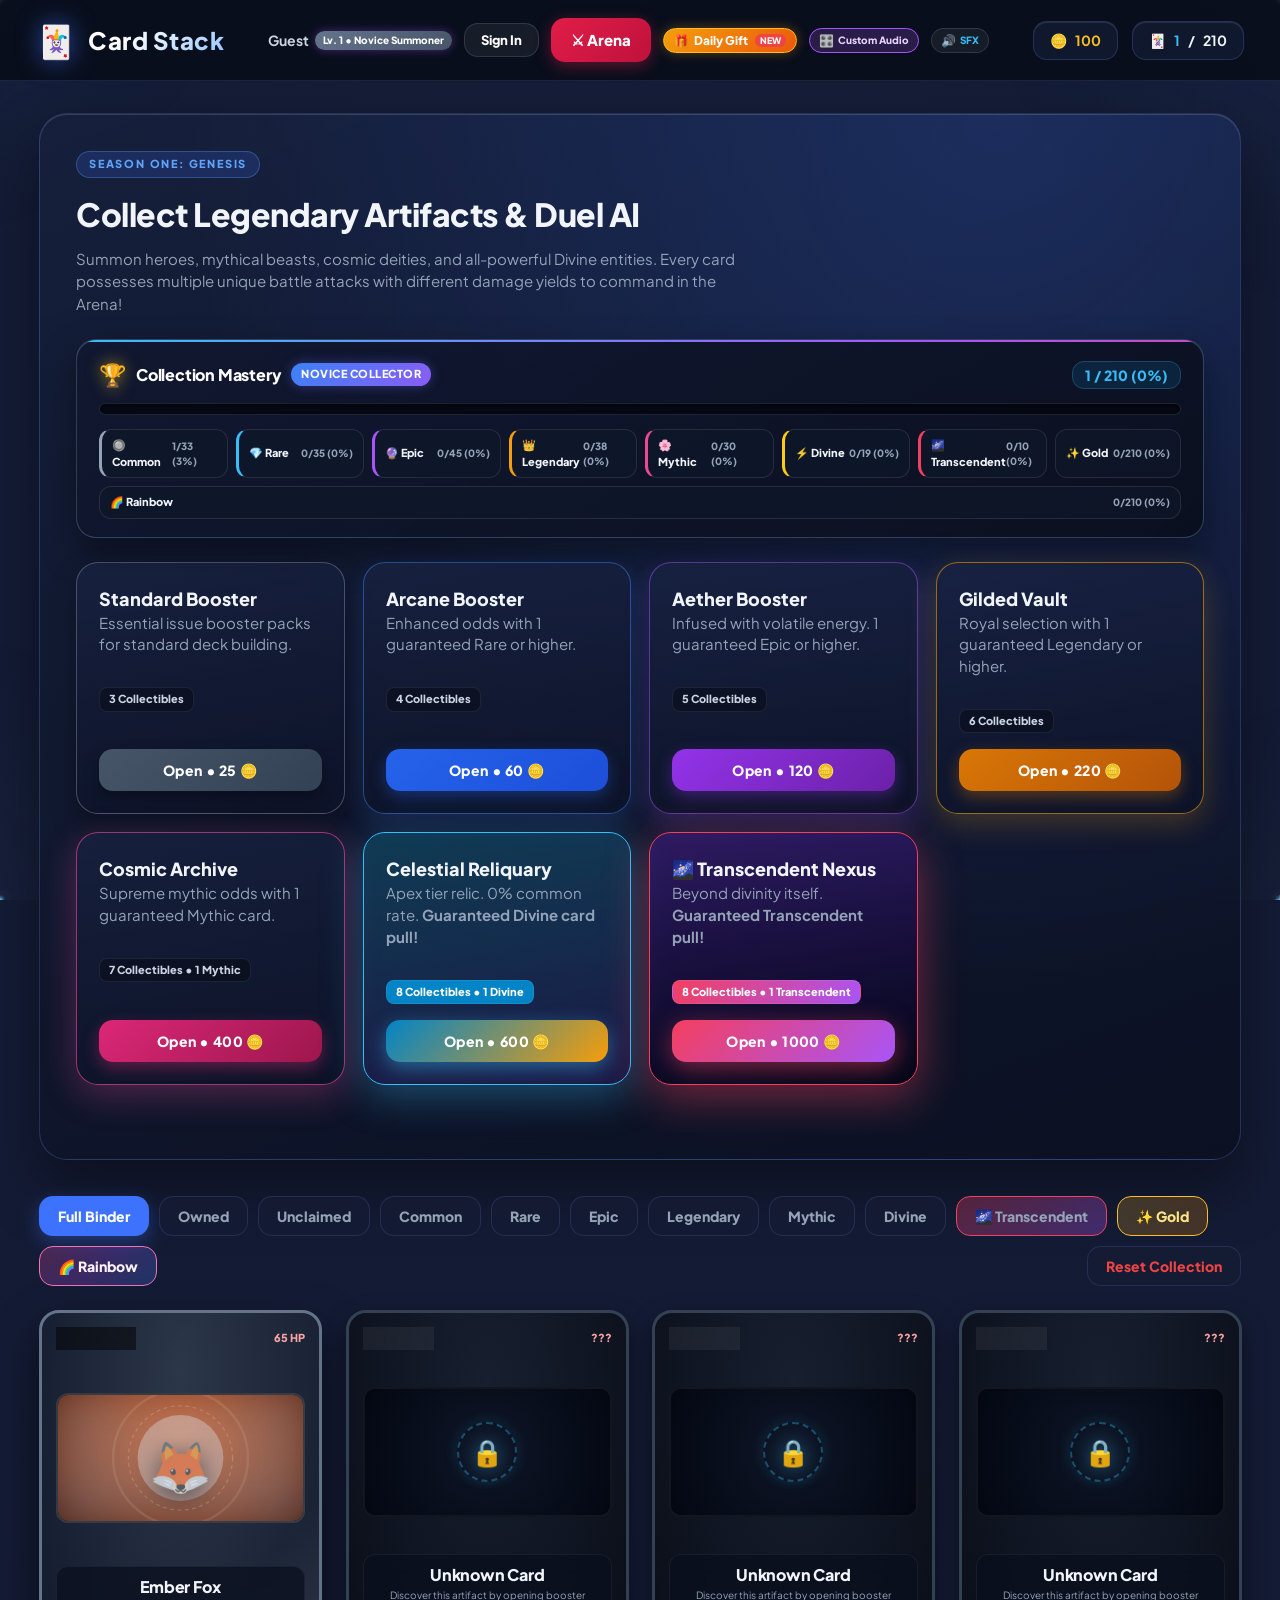
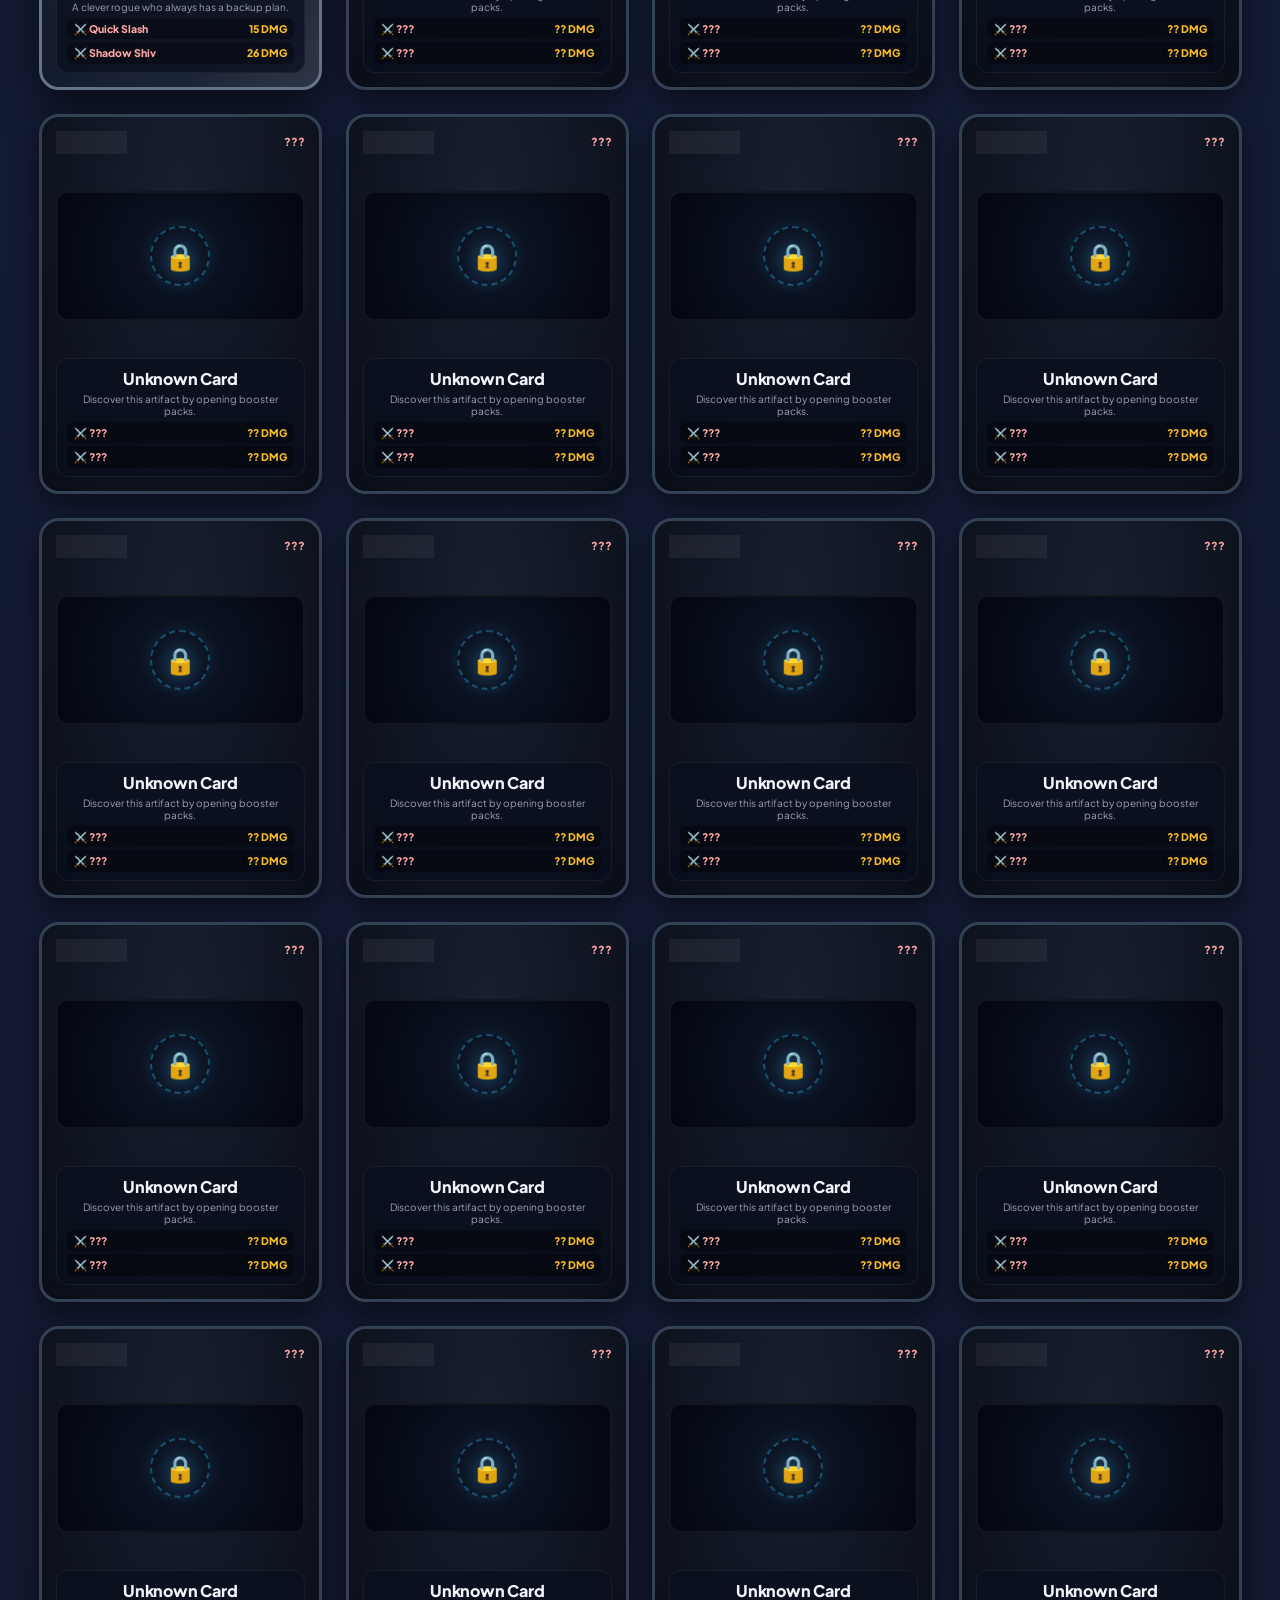
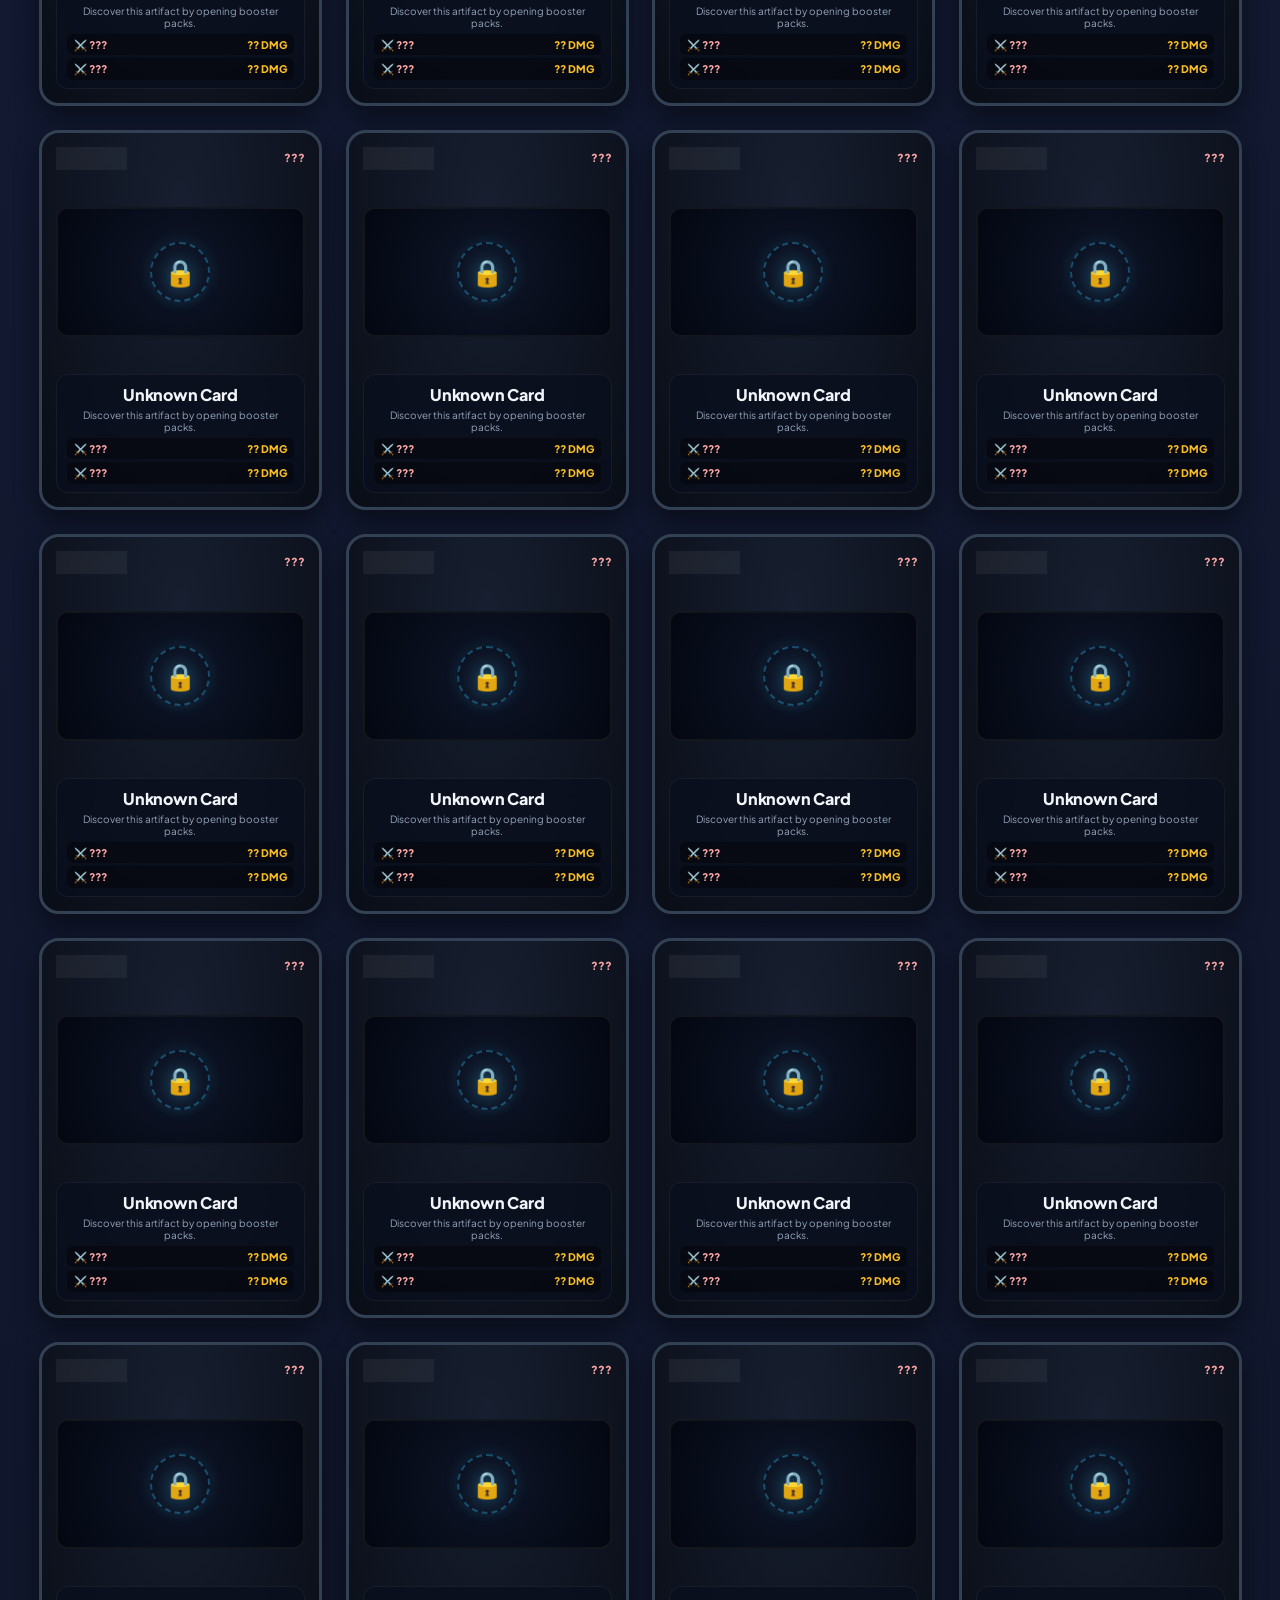
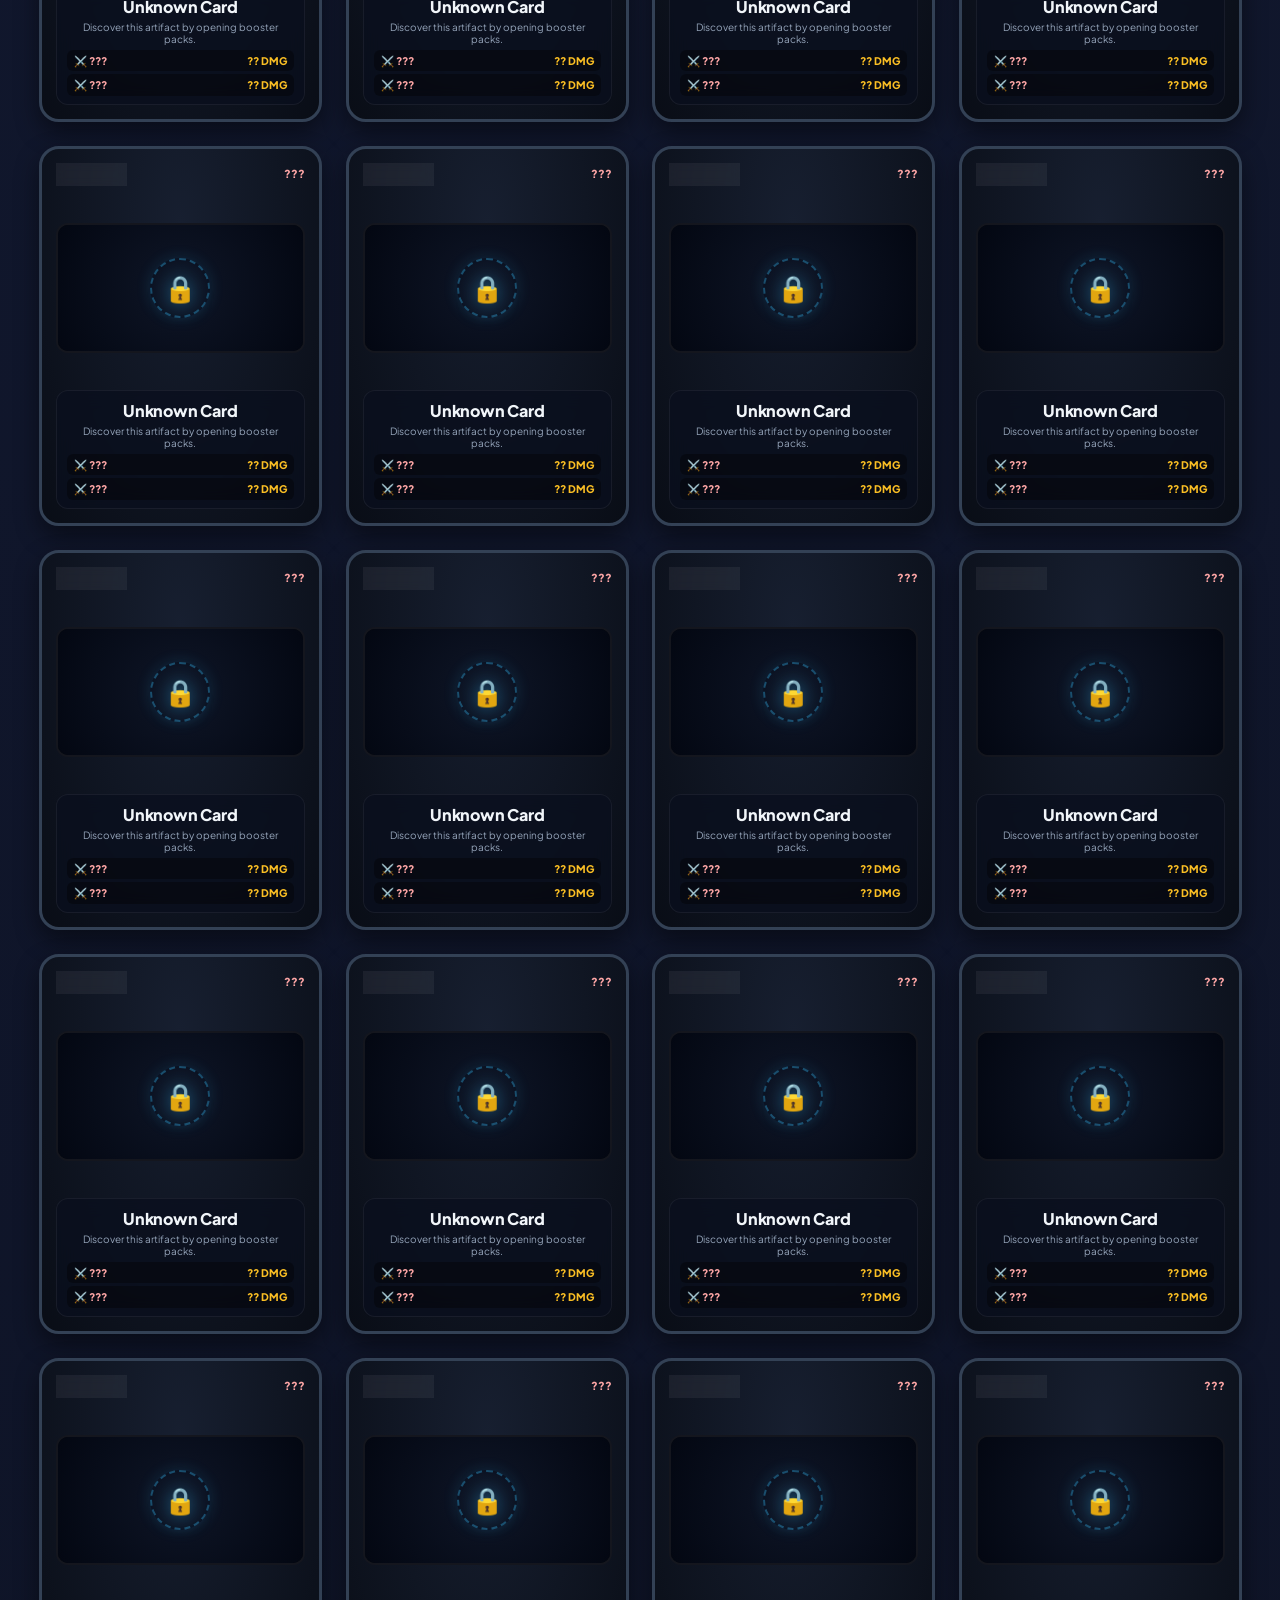
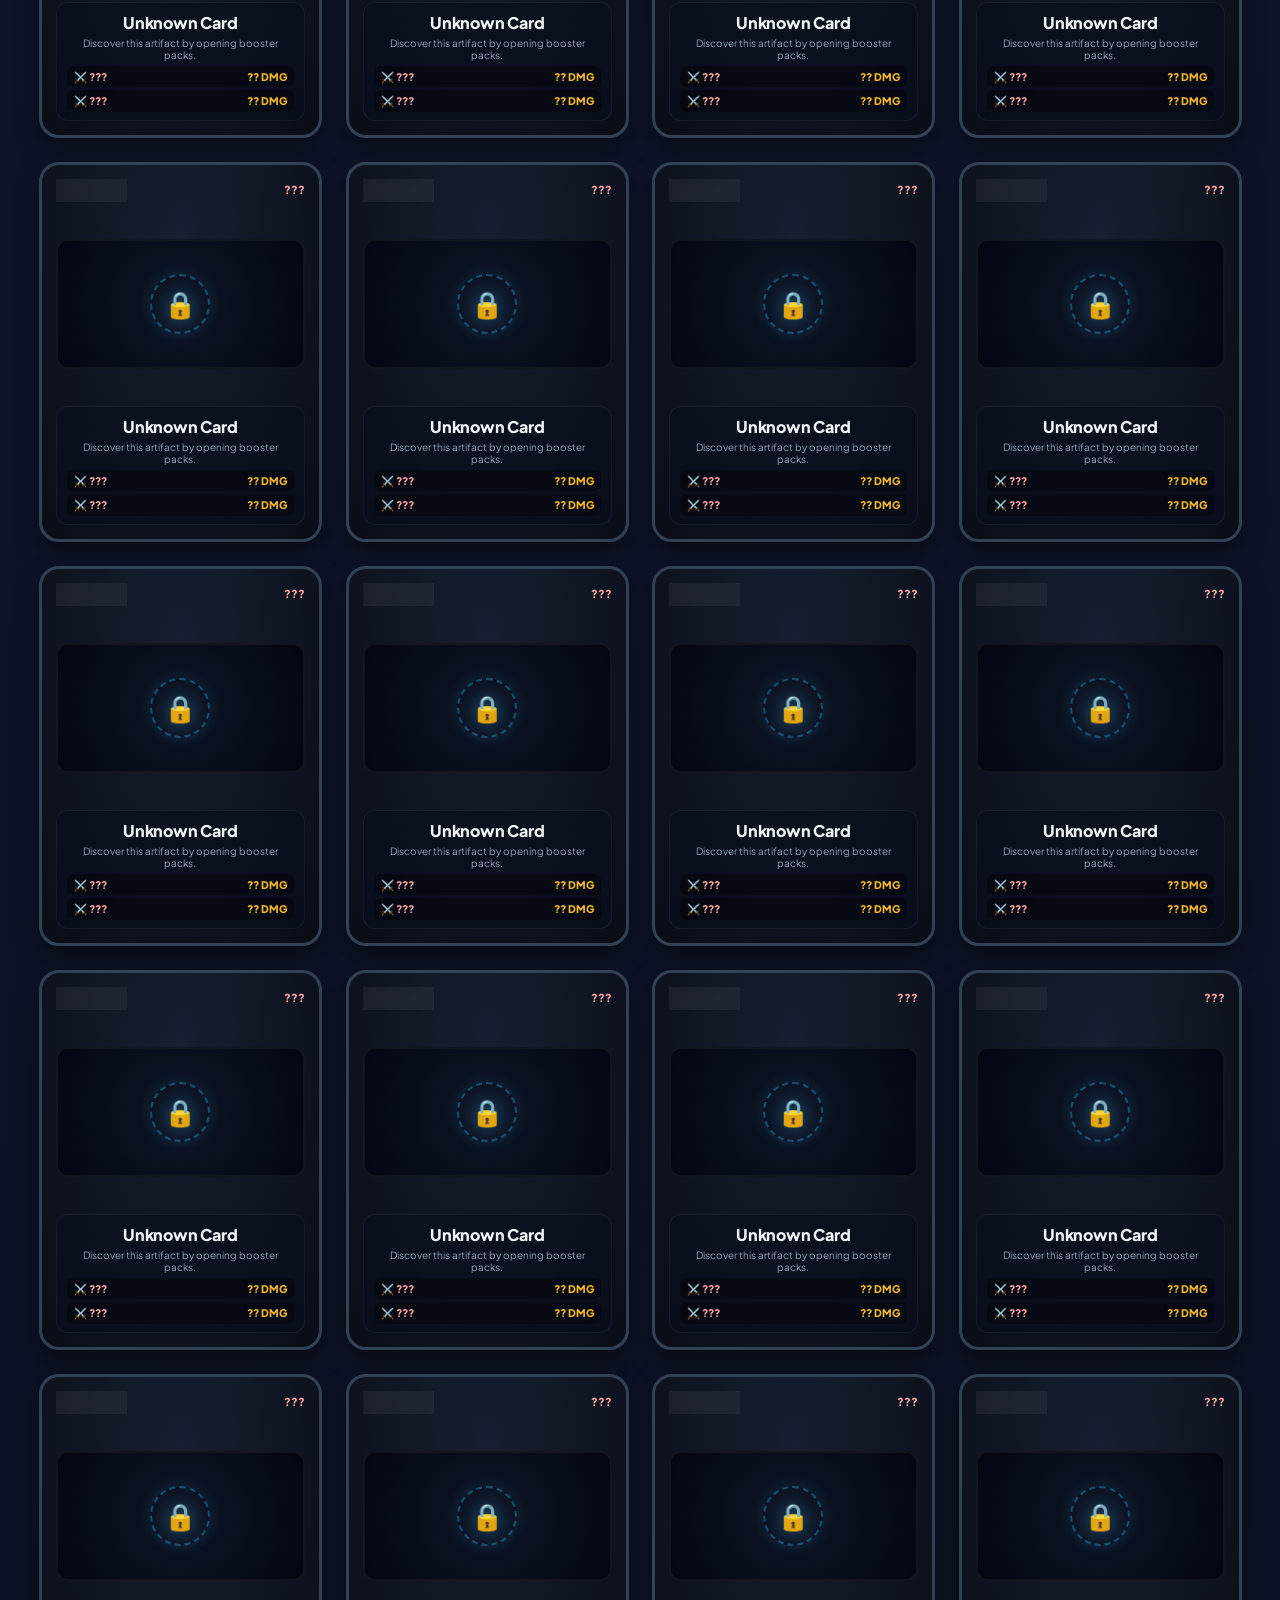
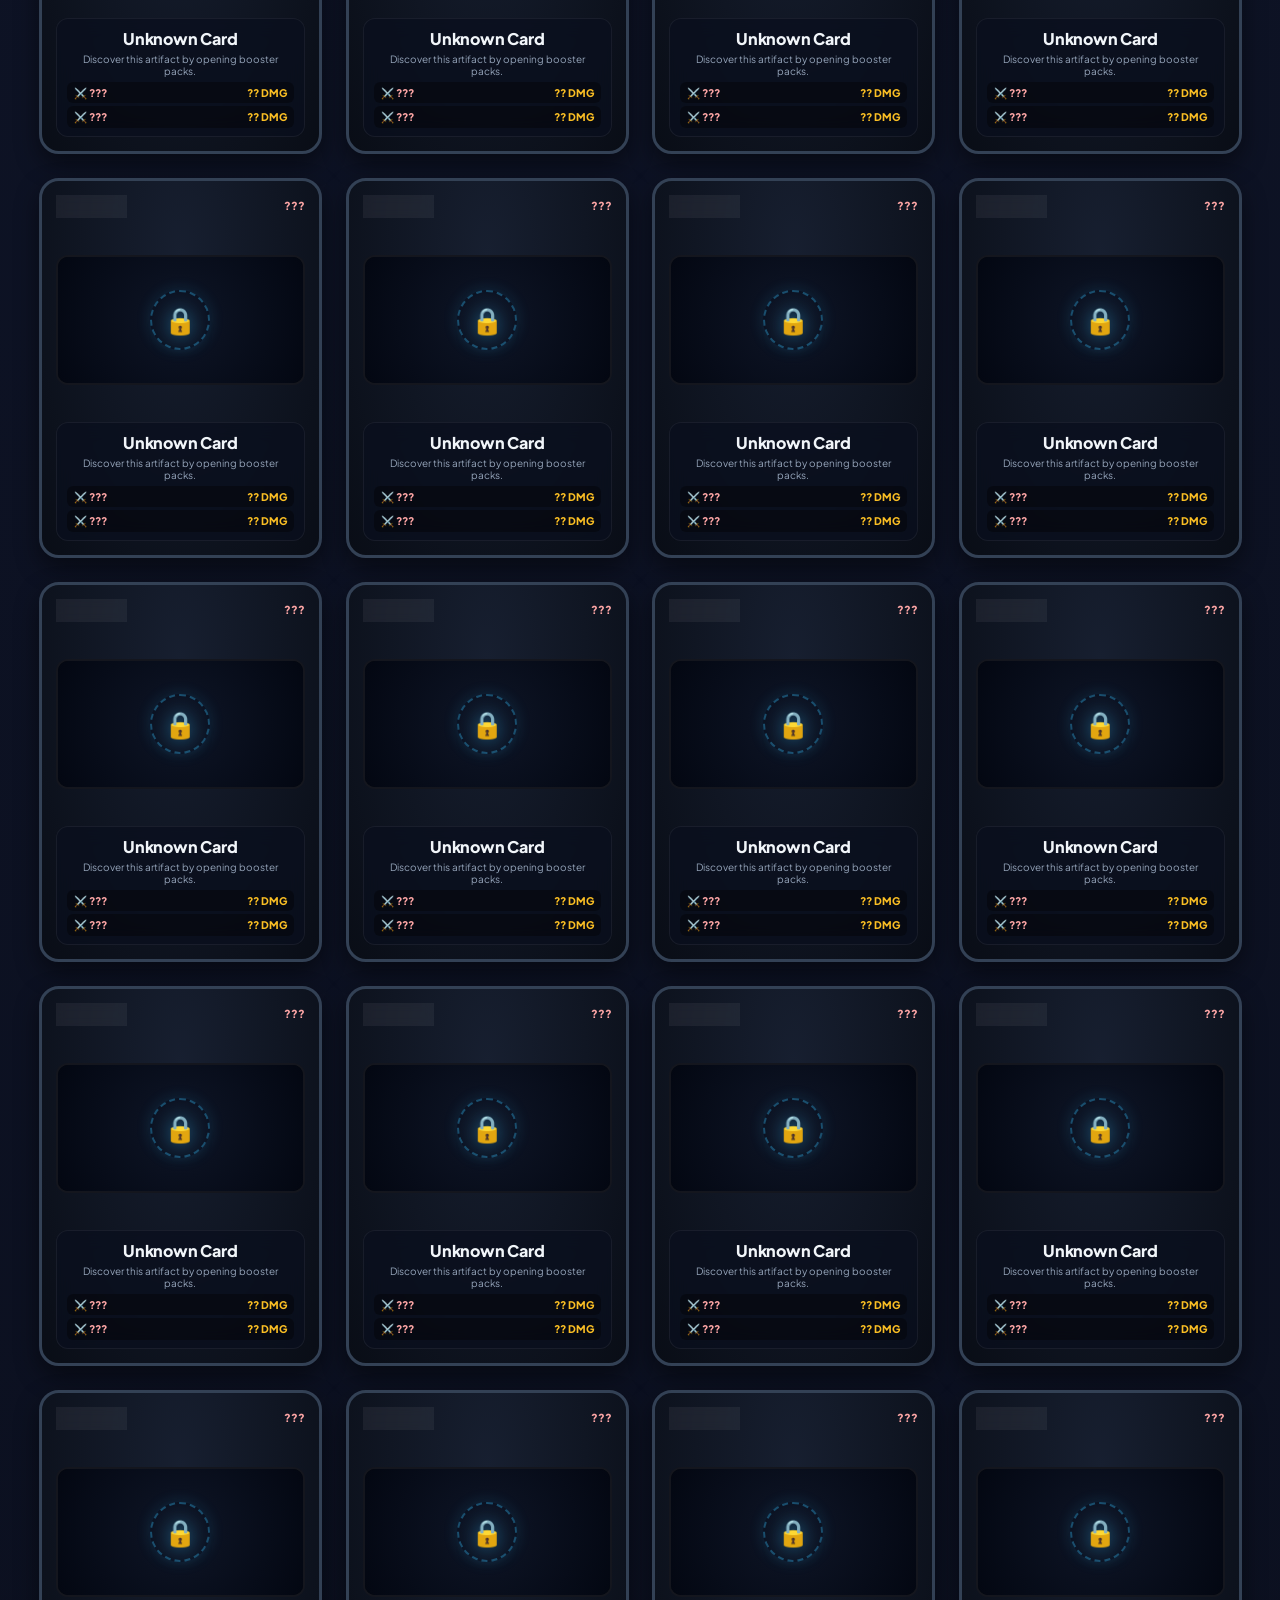
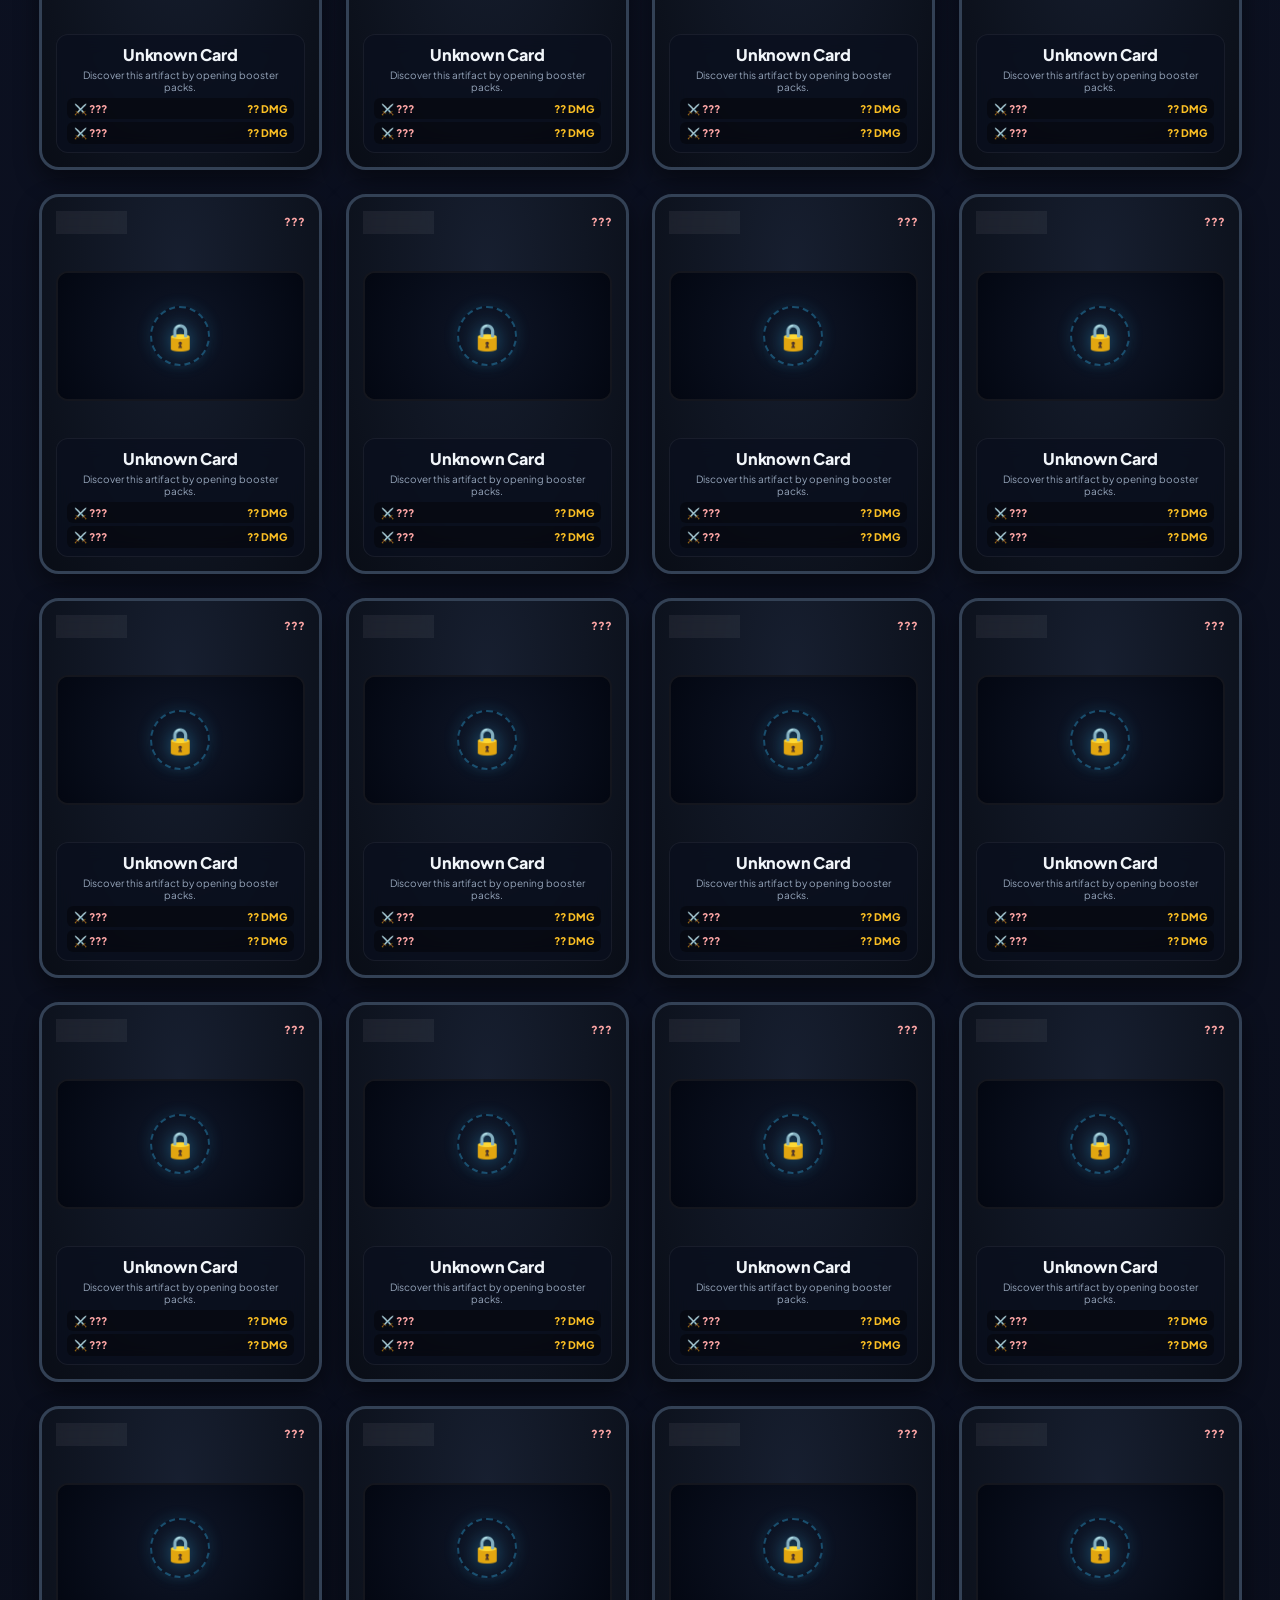
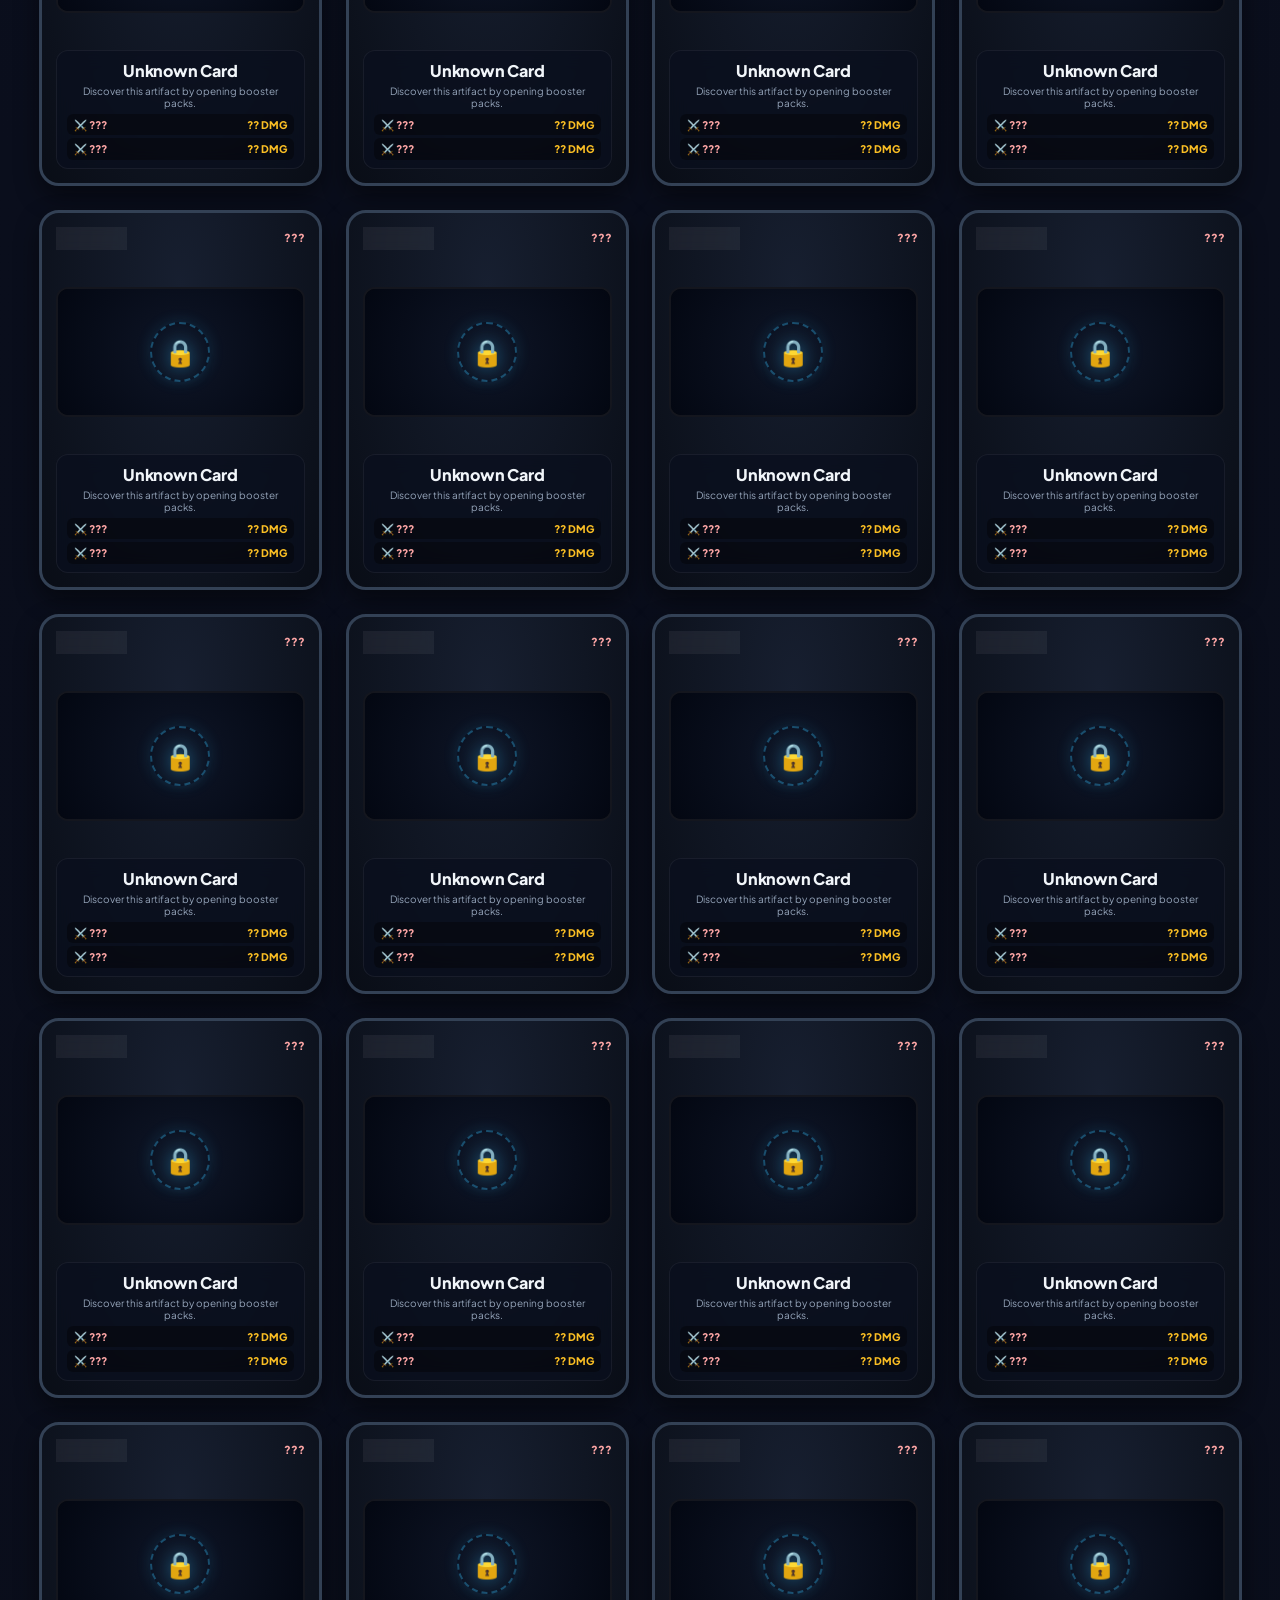
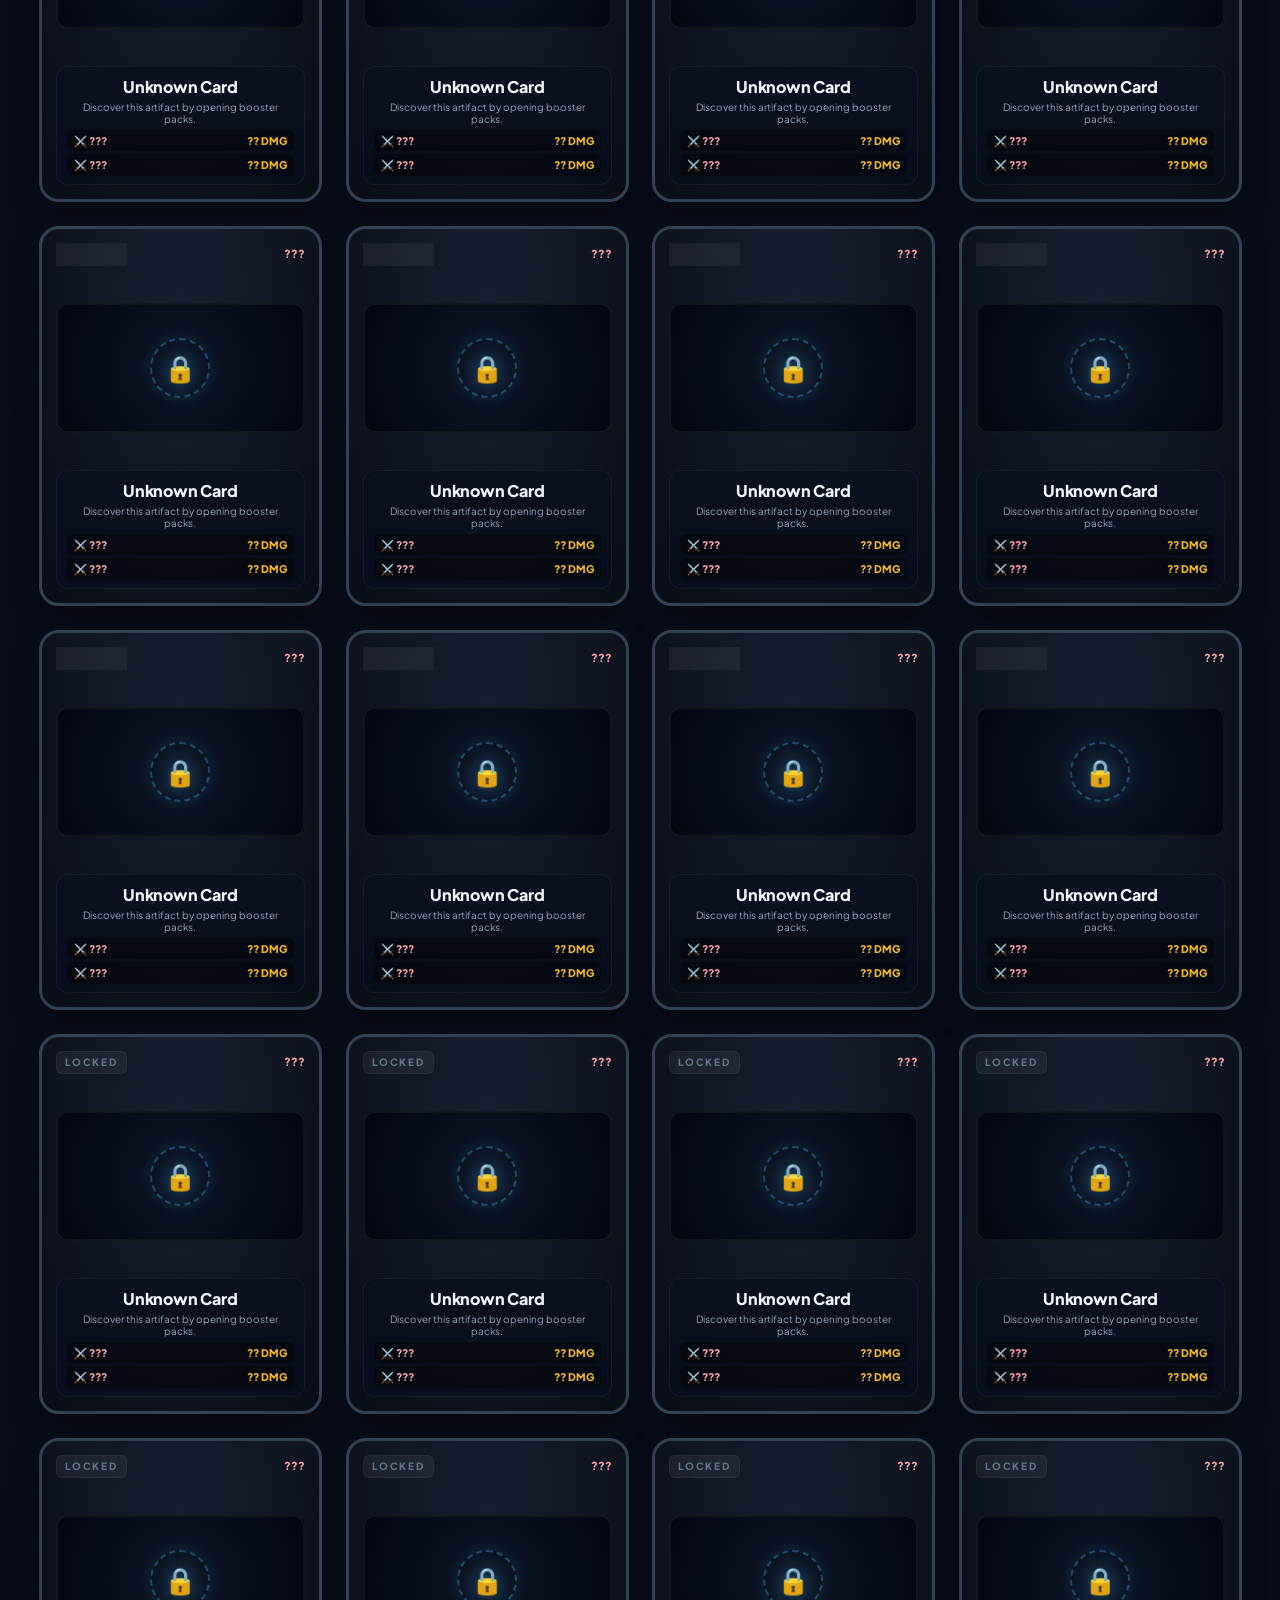
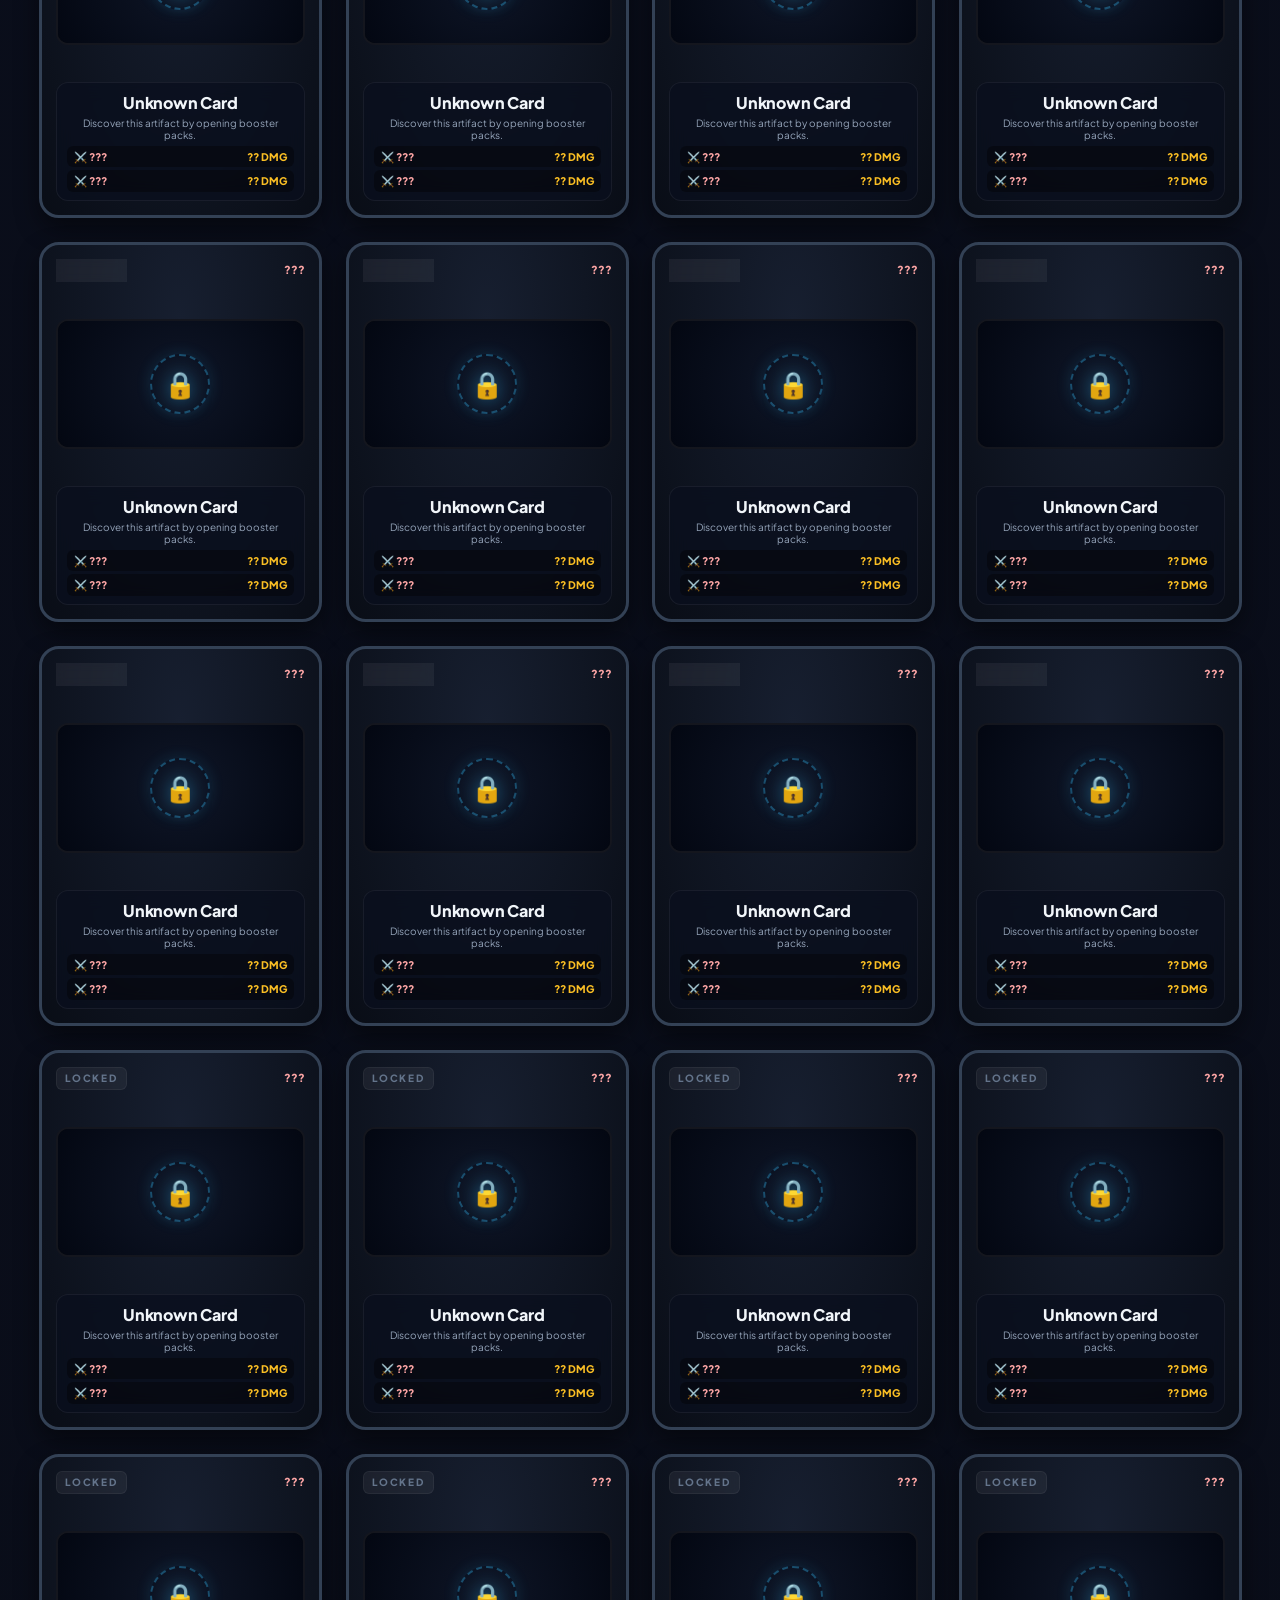
==== index.html @ 078e55ce "Add full All Rainbows and All Golds gifting functionality to Admin Hub" ====
<!DOCTYPE html>
<html lang="en">
<head>
<meta charset="UTF-8">
<meta name="viewport" content="width=device-width, initial-scale=1.0">
<title>Card Collector Pro & Arena</title>
<link rel="preconnect" href="https://fonts.googleapis.com">
<link rel="preconnect" href="https://fonts.gstatic.com" crossorigin>
<link href="https://fonts.googleapis.com/css2?family=Plus+Jakarta+Sans:wght@400;600;700;800;900&display=swap" rel="stylesheet">
<!-- Free WebRTC P2P library to connect two devices via room codes -->
<script src="https://unpkg.com/peerjs@1.5.2/dist/peerjs.min.js"></script>
<script src="https://cdn.jsdelivr.net/npm/canvas-confetti@1.9.3/dist/confetti.browser.min.js"></script>
<script src="https://accounts.google.com/gsi/client" async defer></script>
<link rel="stylesheet" href="css/styles.css?v=3.0">
</head>
<body>

<div id="lockdownBanner" style="display:none;background:linear-gradient(90deg, #7f1d1d, #ef4444, #7f1d1d);color:#fff;font-weight:900;text-align:center;padding:12px 16px;letter-spacing:1px;font-size:13px;box-shadow:0 0 25px rgba(239,68,68,0.7);z-index:9999;position:sticky;top:0">🚨 HIGH-ALERT SERVER LOCKDOWN IN EFFECT — Arena Matches and Booster Packs are Temporarily Prohibited 🚨</div>
<div id="maintenanceBanner">⚠ MAINTENANCE IN PROGRESS — Admin Test Mode Active</div>
<div id="serverEventBanner">🎉 2X COIN EVENT ACTIVE — All pack and battle rewards doubled!</div>

<div id="timedEventCountdownBanner" style="display:none;background:linear-gradient(90deg, #b45309, #f59e0b, #b45309);color:#000;font-weight:900;text-align:center;padding:10px 16px;letter-spacing:1px;font-size:13px;box-shadow:0 0 25px rgba(245,158,11,0.6);position:sticky;top:0;z-index:9998">
  ⚡ FLASH EVENT: <span id="timedEventNameDisplay">TRIPLE COINS</span> [<span id="timedEventTimerDisplay">05:00</span> REMAINING]!
</div>

<header>
  <div class="brand">
    <div class="brand-icon">🃏</div>
    <div>
      <h1>Card Stack</h1>
    </div>
  </div>
  <div class="accountArea">
    <div style="display:flex;align-items:center;gap:6px">
      <span class="accountName" id="accountLabel">Guest</span>
      <span id="summonerRankBadge" style="background:linear-gradient(135deg,#6366f1,#a855f7);color:#fff;font-size:10px;font-weight:900;padding:2px 8px;border-radius:999px;box-shadow:0 0 10px rgba(168,85,247,0.4);cursor:pointer;white-space:nowrap" title="Click to view Summoner Rank">Lv. 1 • Novice</span>
    </div>
    <button class="accountBtn" id="accountBtn">Account</button>
    <button id="arenaBtn">⚔ Arena</button>
    <button id="dailyRewardBtn" class="accountBtn" style="background:linear-gradient(135deg,#f59e0b,#ea580c);color:#fff;font-weight:900;display:flex;align-items:center;gap:5px;box-shadow:0 0 12px rgba(245,158,11,0.35);padding:4px 10px;font-size:12px;border:1px solid #fbbf24"><span id="dailyRewardIcon">🎁</span> <span>Daily Gift</span><span id="dailyRewardBadge" style="background:#ef4444;color:#fff;font-size:9px;font-weight:900;padding:1px 5px;border-radius:999px;margin-left:2px;display:none">NEW</span></button>
    <button id="openCustomAudioBtn" class="accountBtn" style="padding:4px 9px;font-size:12px;display:flex;align-items:center;gap:4px;background:rgba(168,85,247,0.2);border:1px solid #a855f7;color:#e9d5ff" title="Customize Game Sounds & Music">
      <span>🎛️</span> <span style="font-size:10px;font-weight:800">Custom Audio</span>
    </button>
    <button id="headerSfxToggleBtn" class="accountBtn" style="padding:4px 9px;font-size:12px;display:flex;align-items:center;gap:4px">
      <span id="headerSfxIcon">🔊</span> <span id="headerSfxText" style="font-size:10px;font-weight:800">SFX</span>
    </button>
    <button id="adminOpenBtn">⚡ Admin Hub <span id="homeOnlineBadge" style="background:#10b981;color:#052e16;font-size:10px;font-weight:900;padding:1px 6px;border-radius:10px;margin-left:4px">🟢 1</span></button>
  </div>
  <div class="stats">
    <div class="stat">🪙 <span id="coins" class="stat-val coin-color">100</span></div>
    <div class="stat">🃏 <span id="count" class="stat-val">0</span>/<span id="totalCardsCount">210</span></div>
  </div>
</header>

<div id="globalXpFrenzyBanner" class="global-xp-frenzy-banner" style="display:none">
  <span class="xp-frenzy-icon">🌟</span>
  <span id="globalXpFrenzyText">GLOBAL 5X XP FRENZY IS ACTIVE! (+400% Bonus Summoner XP)</span>
  <span id="globalXpFrenzyTimer" class="xp-frenzy-countdown">05:00</span>
</div>


<div id="packOverlay">
  <div class="anim-pack-container" id="packAnimStage" style="display:flex;flex-direction:column;align-items:center;gap:18px">
    <div id="animPackModel" class="pack-model">
      <div class="pack-crimp pack-crimp-top"></div>
      <div class="pack-wrapper-content">
        <div class="pack-wrapper-brand">✦ CARDSTACK TCG ✦</div>
        <div id="animPackIcon" class="pack-wrapper-icon">📦</div>
        <div id="animPackLabel" class="pack-wrapper-title">Common Pack</div>
        <div class="pack-wrapper-badge">OFFICIAL BOOSTER</div>
      </div>
      <div class="pack-tear-line" id="packTearLine"></div>
      <div class="pack-crimp pack-crimp-bottom"></div>
    </div>
    <h3 id="packOpeningStatus" style="font-weight:700;color:#94a3b8;margin:0">Unsealing Booster Pack...</h3>
  </div>

  <div class="reveal-results" id="packRevealResults" style="display:none;flex-direction:column;align-items:center;width:100%;max-width:1200px">
    <h2 id="packRevealTitle" style="font-size:28px;font-weight:900;margin:0">Cards Acquired</h2>
    <div style="font-size:13px;color:#94a3b8;margin:4px 0 10px 0">Click facedown cards to reveal your discovery!</div>
    <div class="reveal-cards-container" id="revealCardsContainer"></div>
    <div style="display:flex;gap:12px;margin-top:16px">
      <button id="packRevealAllBtn" class="accountBtn" style="padding:12px 24px;font-size:14px;background:linear-gradient(135deg,#0284c7,#2563eb);color:#fff;font-weight:800">⚡ Reveal All</button>
      <button id="packCollectBtn" style="padding:14px 40px;font-size:16px">Claim Cards</button>
    </div>
  </div>
</div>

<!-- DAILY REWARD MYSTERY VAULT MODAL -->
<div id="dailyRewardModal" class="modal-backdrop" style="display:none;position:fixed;inset:0;background:rgba(2,6,23,0.85);backdrop-filter:blur(12px);z-index:99990;align-items:center;justify-content:center;padding:16px">
  <div style="background:radial-gradient(ellipse at top, #1e1b4b, #0f172a);border:1px solid rgba(245,158,11,0.5);border-radius:24px;padding:26px;max-width:680px;width:100%;box-shadow:0 0 60px rgba(245,158,11,0.25);position:relative;max-height:92vh;overflow-y:auto">
    <button id="closeDailyRewardModalBtn" class="accountBtn" style="position:absolute;top:16px;right:16px;width:34px;height:34px;border-radius:50%;display:flex;align-items:center;justify-content:center;background:rgba(255,255,255,0.1)">✕</button>

    <div style="text-align:center;margin-bottom:20px">
      <div style="font-size:36px;margin-bottom:6px">🎁</div>
      <h2 style="margin:0;font-size:24px;font-weight:900;color:#fff;text-shadow:0 0 20px rgba(245,158,11,0.5)">Daily Fortune Vault</h2>
      <p style="margin:4px 0 0 0;font-size:13px;color:#94a3b8">Log in daily to advance your streak and unlock mythic booster packs and treasure!</p>
      <div id="dailyStreakBadge" style="display:inline-block;margin-top:10px;background:linear-gradient(135deg,#f59e0b,#d97706);color:#000;font-weight:900;font-size:12px;padding:4px 14px;border-radius:999px;box-shadow:0 0 15px rgba(245,158,11,0.4)">
        🔥 1-Day Streak
      </div>
    </div>

    <!-- 7-Day Streak Grid -->
    <div id="dailyStreakGrid" style="display:grid;grid-template-columns:repeat(auto-fit, minmax(80px, 1fr));gap:10px;margin-bottom:24px">
      <!-- 7 day cards rendered dynamically -->
    </div>

    <div style="display:flex;flex-direction:column;align-items:center;gap:12px">
      <button id="claimDailyRewardBtn" style="width:100%;max-width:360px;background:linear-gradient(135deg,#f59e0b,#ea580c);color:#000;font-weight:900;font-size:16px;padding:14px;border-radius:14px;box-shadow:0 0 30px rgba(245,158,11,0.5);cursor:pointer;border:none">
        🎁 CLAIM TODAY'S BOUNTY
      </button>
      <div id="dailyTimerStatus" style="font-size:12px;color:#94a3b8">
        Ready to claim!
      </div>
    </div>
  </div>
</div>

<div id="accountModal">
  <div class="accountBox" style="width:min(500px,94vw);max-height:92vh;overflow-y:auto">
    <div style="display:flex;justify-content:space-between;align-items:center;border-bottom:1px solid rgba(255,255,255,0.1);padding-bottom:12px;margin-bottom:16px">
      <h2 id="accountTitle" style="margin:0;font-size:22px;display:flex;align-items:center;gap:8px">
        <span>👤</span> <span>Account & Profile</span>
      </h2>
      <button id="accountModalCloseBtn" class="accountBtn" style="padding:4px 10px;font-size:14px">✕</button>
    </div>

    <!-- Cloud Sync Indicator Header -->
    <div style="display:flex;align-items:center;justify-content:space-between;background:rgba(56,189,248,0.08);border:1px solid rgba(56,189,248,0.25);border-radius:10px;padding:8px 12px;margin-bottom:14px">
      <div style="display:flex;align-items:center;gap:8px">
        <span style="font-size:16px">☁️</span>
        <div>
          <div style="font-size:12px;font-weight:800;color:#38bdf8">Global Cloud Sync Active</div>
          <div style="font-size:10px;color:#94a3b8">Play on any device & sign into different Google accounts seamlessly</div>
        </div>
      </div>
      <span id="cloudSyncLiveBadge" style="background:#0284c7;color:#fff;font-size:10px;font-weight:900;padding:2px 7px;border-radius:6px">ONLINE</span>
    </div>

    <!-- Active Profile Card (shown when logged in) -->
    <div id="activeProfileCard" style="display:none;background:rgba(255,255,255,0.04);border:1px solid rgba(255,255,255,0.12);border-radius:14px;padding:14px;margin-bottom:16px">
      <div style="display:flex;justify-content:space-between;align-items:center;flex-wrap:wrap;gap:8px">
        <div>
          <div style="font-size:11px;color:#94a3b8;text-transform:uppercase;font-weight:700">Currently Logged In</div>
          <div style="display:flex;align-items:center;gap:8px;margin-top:2px">
            <span id="activeProfileUsername" style="font-size:18px;font-weight:900;color:#fff">Cam</span>
            <span id="activeProfileBadge"></span>
          </div>
        </div>
        <button id="accountSignOutBtn" class="accountBtn" style="background:rgba(239,68,68,0.15);border-color:#ef4444;color:#fca5a5;padding:6px 12px;font-size:12px;font-weight:800">
          🚪 Sign Out
        </button>
      </div>

      <!-- Google Account Linking Status in Active Profile -->
      <div id="activeProfileGoogleSection" style="margin-top:14px;border-top:1px solid rgba(255,255,255,0.08);padding-top:12px">
        <div style="display:flex;align-items:center;justify-content:space-between;margin-bottom:6px">
          <span style="font-size:13px;font-weight:800;color:#e2e8f0;display:flex;align-items:center;gap:6px">
            <svg width="14" height="14" viewBox="0 0 48 48"><path fill="#EA4335" d="M24 9.5c3.54 0 6.71 1.22 9.21 3.6l6.85-6.85C35.9 2.38 30.47 0 24 0 14.62 0 6.51 5.38 2.56 13.22l7.98 6.19C12.43 13.72 17.74 9.5 24 9.5z"/><path fill="#4285F4" d="M46.98 24.55c0-1.57-.15-3.09-.38-4.55H24v9.02h12.94c-.58 2.96-2.26 5.48-4.78 7.18l7.73 6c4.51-4.18 7.09-10.36 7.09-17.65z"/><path fill="#FBBC05" d="M10.53 28.59c-.48-1.45-.76-2.99-.76-4.59s.27-3.14.76-4.59l-7.98-6.19C.92 16.46 0 20.12 0 24c0 3.88.92 7.54 2.56 10.78l7.97-6.19z"/><path fill="#34A853" d="M24 48c6.48 0 11.93-2.13 15.89-5.81l-7.73-6c-2.15 1.45-4.92 2.3-8.16 2.3-6.26 0-11.57-4.22-13.47-9.91l-7.98 6.19C6.51 42.62 14.62 48 24 48z"/></svg>
            <span>Linked Google Account</span>
          </span>
          <span id="profileGoogleStatusBadge" style="font-size:10px;font-weight:800;padding:2px 6px;border-radius:4px;background:rgba(255,255,255,0.08);color:#94a3b8">Checking...</span>
        </div>
        <div id="profileGoogleEmailText" style="font-size:12px;color:#cbd5e1;margin-bottom:8px">No Google account linked yet.</div>
        <div style="display:flex;gap:8px;flex-wrap:wrap">
          <button id="linkGoogleAccountBtn" type="button" class="accountBtn" style="flex:1;background:linear-gradient(135deg,#0284c7,#2563eb);color:#fff;font-size:11px;font-weight:800;padding:7px">
            🔗 Link to Google
          </button>
          <button id="unlinkGoogleAccountBtn" type="button" class="accountBtn" style="display:none;background:rgba(239,68,68,0.15);border-color:#ef4444;color:#fca5a5;font-size:11px;font-weight:800;padding:7px">
            Unlink
          </button>
          <button id="switchGoogleAccountBtn" type="button" class="accountBtn" style="background:rgba(255,255,255,0.08);border:1px solid rgba(255,255,255,0.2);color:#e2e8f0;font-size:11px;font-weight:800;padding:7px">
            🔄 Switch Google
          </button>
        </div>
      </div>

      <!-- Change Password Section inside active profile -->
      <div style="margin-top:14px;border-top:1px solid rgba(255,255,255,0.08);padding-top:12px">
        <div style="display:flex;align-items:center;justify-content:space-between;margin-bottom:8px">
          <span style="font-size:13px;font-weight:800;color:#e2e8f0;display:flex;align-items:center;gap:6px">
            🔑 Change Your Password
          </span>
        </div>
        <div style="display:flex;flex-direction:column;gap:8px">
          <input id="changePasswordNew" type="password" class="adminInput" placeholder="New Password (min 3 chars)" maxlength="40" style="margin:0">
          <input id="changePasswordConfirm" type="password" class="adminInput" placeholder="Confirm New Password" maxlength="40" style="margin:0">
          <div id="changePasswordMsg" style="font-size:12px;min-height:16px"></div>
          <button id="changePasswordBtn" style="background:linear-gradient(135deg, #10b981, #059669);color:#fff;font-weight:800;font-size:13px;padding:9px;margin:0">
            💾 Save New Password
          </button>
        </div>
      </div>

      <!-- Cross-Device Sign In & Device Link Section -->
      <div style="margin-top:14px;border-top:1px solid rgba(255,255,255,0.08);padding-top:12px">
        <div style="display:flex;align-items:center;justify-content:space-between;margin-bottom:6px">
          <span style="font-size:13px;font-weight:800;color:#38bdf8;display:flex;align-items:center;gap:6px">
            📱 Sign In on Another Device
          </span>
          <span style="font-size:10px;font-weight:800;background:rgba(56,189,248,0.2);color:#38bdf8;padding:2px 6px;border-radius:4px">INSTANT</span>
        </div>
        <p style="font-size:11px;color:#94a3b8;margin:0 0 10px 0;line-height:1.4">
          Want to play on your phone, tablet, or another computer? Use any of these 1-click methods:
        </p>
        <div style="display:flex;gap:8px;flex-wrap:wrap">
          <button id="generateDevicePairCodeBtn" class="accountBtn" style="flex:1;min-width:130px;background:linear-gradient(135deg,#7c3aed,#6d28d9);border:1px solid #a78bfa;color:#fff;font-size:11px;font-weight:800;padding:8px" type="button">
            ⚡ 6-Digit Pair Code
          </button>
          <button id="showQrCodeModalBtn" class="accountBtn" style="flex:1;min-width:110px;background:linear-gradient(135deg,#059669,#10b981);border:1px solid #34d399;color:#fff;font-size:11px;font-weight:800;padding:8px" type="button">
            📷 Scan QR Code
          </button>
          <button id="copyDeviceSyncLinkBtn" class="accountBtn" style="flex:1;min-width:130px;background:linear-gradient(135deg,#0284c7,#0369a1);border:1px solid #38bdf8;color:#fff;font-size:11px;font-weight:800;padding:8px" type="button">
            🔗 Copy Direct Link
          </button>
          <button id="copyDeviceSyncCodeBtn" class="accountBtn" style="flex:1;min-width:110px;background:rgba(255,255,255,0.08);border:1px solid rgba(255,255,255,0.2);color:#e2e8f0;font-size:11px;font-weight:800;padding:8px" type="button">
            📋 Copy Sync Code
          </button>
        </div>

        <!-- Pair Code Display Box -->
        <div id="devicePairCodeDisplayBox" style="display:none;margin-top:10px;background:rgba(124,58,237,0.15);border:1px dashed #a78bfa;border-radius:10px;padding:12px;text-align:center">
          <div style="font-size:11px;color:#c4b5fd;font-weight:700;text-transform:uppercase">6-Digit Pair Code for this account:</div>
          <div id="devicePairCodeText" style="font-size:28px;font-weight:900;letter-spacing:6px;color:#fff;margin:8px 0;font-family:monospace">------</div>
          <div style="font-size:11px;color:#ddd6fe">Enter this 6-digit code on your other device to sign in instantly!</div>
        </div>

        <!-- QR Code Display Box -->
        <div id="deviceQrCodeDisplayBox" style="display:none;margin-top:10px;background:rgba(16,185,129,0.1);border:1px solid #10b981;border-radius:10px;padding:12px;text-align:center">
          <div style="font-size:11px;color:#6ee7b7;font-weight:700;margin-bottom:8px">Point your phone camera at this QR code:</div>
          <div style="display:inline-block;padding:8px;background:#fff;border-radius:10px;box-shadow:0 4px 14px rgba(0,0,0,0.4)">
            <img id="deviceQrCodeImg" src="" alt="Sign-In QR Code" width="160" height="160" style="display:block">
          </div>
          <div style="font-size:11px;color:#a7f3d0;margin-top:8px">Scanning immediately transfers your cards and signs you in!</div>
        </div>

        <div id="deviceSyncCopiedMsg" style="color:#4ade80;font-size:12px;min-height:16px;margin-top:6px;font-weight:700"></div>
      </div>
    </div>

    <!-- Sign In / Switch Account Form -->
    <div id="signInSection" style="background:rgba(15,23,42,0.6);border:1px solid rgba(255,255,255,0.08);border-radius:14px;padding:16px">
      <div style="margin-bottom:12px;display:flex;align-items:center;justify-content:space-between">
        <h4 id="signInSectionTitle" style="margin:0;font-size:14px;color:#cbd5e1">Sign In / Switch Account</h4>
        <div style="display:flex;gap:6px">
          <button id="togglePairCodeViewBtn" type="button" class="accountBtn" style="font-size:11px;padding:3px 8px;color:#c084fc;border:1px solid #7c3aed;background:rgba(124,58,237,0.15)">
            ⚡ 6-Digit Pair
          </button>
          <button id="toggleSyncCodeViewBtn" type="button" class="accountBtn" style="font-size:11px;padding:3px 8px;color:#38bdf8;border:1px solid #0284c7;background:rgba(2,132,199,0.15)">
            📱 Sync Code
          </button>
        </div>
      </div>

      <!-- Google Sign-In Area -->
      <div style="margin-bottom:14px">
        <button id="googleSignInBtn" type="button" style="width:100%;display:flex;align-items:center;justify-content:center;gap:10px;background:#ffffff;color:#1f2937;border:1px solid #d1d5db;border-radius:12px;padding:10px 16px;font-weight:800;font-size:13px;cursor:pointer;box-shadow:0 2px 6px rgba(0,0,0,0.15);transition:all 0.2s">
          <svg width="18" height="18" viewBox="0 0 48 48"><path fill="#EA4335" d="M24 9.5c3.54 0 6.71 1.22 9.21 3.6l6.85-6.85C35.9 2.38 30.47 0 24 0 14.62 0 6.51 5.38 2.56 13.22l7.98 6.19C12.43 13.72 17.74 9.5 24 9.5z"/><path fill="#4285F4" d="M46.98 24.55c0-1.57-.15-3.09-.38-4.55H24v9.02h12.94c-.58 2.96-2.26 5.48-4.78 7.18l7.73 6c4.51-4.18 7.09-10.36 7.09-17.65z"/><path fill="#FBBC05" d="M10.53 28.59c-.48-1.45-.76-2.99-.76-4.59s.27-3.14.76-4.59l-7.98-6.19C.92 16.46 0 20.12 0 24c0 3.88.92 7.54 2.56 10.78l7.97-6.19z"/><path fill="#34A853" d="M24 48c6.48 0 11.93-2.13 15.89-5.81l-7.73-6c-2.15 1.45-4.92 2.3-8.16 2.3-6.26 0-11.57-4.22-13.47-9.91l-7.98 6.19C6.51 42.62 14.62 48 24 48z"/></svg>
          <span>Sign in with Google</span>
        </button>
      </div>

      <!-- Multiple Google Accounts Switcher (shown if 1 or more Google accounts exist on device) -->
      <div id="knownGoogleAccountsContainer" style="display:none;margin-bottom:14px;background:rgba(255,255,255,0.03);padding:10px 12px;border-radius:12px;border:1px solid rgba(255,255,255,0.08)">
        <div style="display:flex;justify-content:space-between;align-items:center;margin-bottom:8px">
          <span style="font-size:11px;font-weight:800;color:#94a3b8;text-transform:uppercase;letter-spacing:0.5px">Switch Google Account:</span>
          <button id="addGoogleAccountPromptBtn" type="button" class="accountBtn" style="font-size:10px;padding:2px 7px;color:#38bdf8;border:1px solid #0284c7;background:rgba(2,132,199,0.15)">+ Use Another</button>
        </div>
        <div id="knownGoogleAccountsList" style="display:flex;flex-direction:column;gap:6px"></div>
      </div>

      <!-- Google Account Input Prompt -->
      <div id="googleEmailPromptSection" style="display:none;margin-bottom:14px;background:rgba(15,23,42,0.85);border:1px solid rgba(56,189,248,0.3);border-radius:12px;padding:12px">
        <div style="font-size:12px;color:#cbd5e1;font-weight:700;margin-bottom:6px;display:flex;align-items:center;gap:6px">
          <svg width="14" height="14" viewBox="0 0 48 48"><path fill="#EA4335" d="M24 9.5c3.54 0 6.71 1.22 9.21 3.6l6.85-6.85C35.9 2.38 30.47 0 24 0 14.62 0 6.51 5.38 2.56 13.22l7.98 6.19C12.43 13.72 17.74 9.5 24 9.5z"/><path fill="#4285F4" d="M46.98 24.55c0-1.57-.15-3.09-.38-4.55H24v9.02h12.94c-.58 2.96-2.26 5.48-4.78 7.18l7.73 6c4.51-4.18 7.09-10.36 7.09-17.65z"/><path fill="#FBBC05" d="M10.53 28.59c-.48-1.45-.76-2.99-.76-4.59s.27-3.14.76-4.59l-7.98-6.19C.92 16.46 0 20.12 0 24c0 3.88.92 7.54 2.56 10.78l7.97-6.19z"/><path fill="#34A853" d="M24 48c6.48 0 11.93-2.13 15.89-5.81l-7.73-6c-2.15 1.45-4.92 2.3-8.16 2.3-6.26 0-11.57-4.22-13.47-9.91l-7.98 6.19C6.51 42.62 14.62 48 24 48z"/></svg>
          <span>Enter your Google Account email:</span>
        </div>
        <div style="display:flex;gap:6px">
          <input id="googleEmailInput" type="email" class="adminInput" placeholder="e.g. name@gmail.com or school Google email" style="margin:0;font-size:12px;flex:1">
          <button id="googleEmailSubmitBtn" type="button" class="accountBtn" style="background:linear-gradient(135deg,#0284c7,#2563eb);color:#fff;font-weight:800;font-size:12px;padding:8px 14px;white-space:nowrap">Continue</button>
        </div>
        <div style="display:flex;justify-content:space-between;margin-top:6px;font-size:11px">
          <span style="color:#94a3b8">Sign in with any Gmail or school Google account</span>
          <button id="cancelGooglePromptBtn" type="button" style="background:none;border:none;color:#f87171;cursor:pointer;font-size:11px">Cancel</button>
        </div>
      </div>

      <div style="display:flex;align-items:center;gap:10px;margin-bottom:14px">
        <div style="flex:1;height:1px;background:rgba(255,255,255,0.1)"></div>
        <span style="font-size:11px;font-weight:700;color:#64748b;letter-spacing:0.5px">OR SIGN IN WITH USERNAME & PASSWORD</span>
        <div style="flex:1;height:1px;background:rgba(255,255,255,0.1)"></div>
      </div>

      <!-- Quick Account Switcher for accounts existing on this device -->
      <div id="quickAccountSwitcherContainer" style="display:none;margin-bottom:12px;background:rgba(255,255,255,0.03);padding:8px 10px;border-radius:10px;border:1px solid rgba(255,255,255,0.06)">
        <div style="font-size:10px;font-weight:800;color:#94a3b8;text-transform:uppercase;letter-spacing:0.5px;margin-bottom:6px">Accounts on this Device:</div>
        <div id="quickAccountList" style="display:flex;gap:6px;flex-wrap:wrap"></div>
      </div>

      <!-- Standard Username & Password Inputs -->
      <div id="standardSignInFields">
        <input id="usernameInput" class="adminInput" placeholder="Username or Google Email" maxlength="40" style="margin-bottom:10px">
        <input id="passwordInput" type="password" class="adminInput" placeholder="Password" maxlength="40" style="margin-bottom:6px">
      </div>

      <!-- 6-Digit Pair Code Input Form -->
      <div id="devicePairCodeInputFields" style="display:none;margin-bottom:10px;background:rgba(124,58,237,0.12);border:1px dashed #7c3aed;border-radius:10px;padding:12px;text-align:center">
        <div style="font-size:12px;color:#ddd6fe;font-weight:700;margin-bottom:6px">Enter 6-Digit Pair Code from your other device:</div>
        <input id="devicePairCodeInput" type="text" class="adminInput" maxlength="6" placeholder="e.g. 842193" style="text-align:center;font-size:24px;letter-spacing:6px;width:200px;font-family:monospace;margin:0 auto;display:block">
        <button id="devicePairCodeSubmitBtn" type="button" class="accountBtn" style="margin-top:8px;background:linear-gradient(135deg,#7c3aed,#6d28d9);color:#fff;font-weight:800;padding:8px 16px;font-size:12px">⚡ Pair & Log In</button>
      </div>

      <!-- Device Sync Code Input Form (Alternative cross-device method) -->
      <div id="deviceSyncCodeFields" style="display:none;margin-bottom:6px">
        <div style="font-size:12px;color:#94a3b8;margin-bottom:6px">Paste your Device Sync Code from your other device:</div>
        <textarea id="deviceSyncCodeInput" class="adminTextarea" placeholder="Paste your Device Sync Code here..." style="min-height:54px;font-family:monospace;font-size:11px;resize:vertical"></textarea>
      </div>

      <div id="accountError" style="color:#f87171;font-size:12px;min-height:18px"></div>
      
      <div style="display:flex;gap:10px;margin-top:12px">
        <button id="accountSubmit" style="flex:1;background:linear-gradient(135deg, #3b82f6, #1d4ed8);font-weight:800">Sign In</button>
        <button id="accountCancel" class="accountBtn" style="flex:1">Close</button>
      </div>
    </div>
  </div>
</div>

<!-- Arena Hub Modal -->
<div id="battleModal">
  <div class="battleBox">
    <div style="display:flex;justify-content:space-between;align-items:center;border-bottom:1px solid rgba(255,255,255,0.1);padding-bottom:10px">
      <h2 style="margin:0;color:#fb7185">⚔ Combat Arena</h2>
      <button class="accountBtn" id="closeBattleBtn">Exit Arena</button>
    </div>

    <div id="arenaHubArea" style="display:flex;flex-direction:column;gap:18px">
      <div class="arena-picker-container">
        <div style="display:flex;justify-content:space-between;align-items:center;margin-bottom:6px">
          <b>Select Champion from your Collection:</b>
          <span id="selectedChampionBadge" style="color:#38bdf8;font-size:13px;font-weight:800"></span>
        </div>
        <div class="arena-card-carousel" id="arenaCardDeckCarousel"></div>
      </div>

      <div class="arena-mode-grid">
        <div class="arena-choice-card">
          <div style="font-size:32px">🤖</div>
          <b style="font-size:18px">Battle AI Champion</b>
          <p style="font-size:13px;color:#94a3b8;margin:0">Fight offline against an automated AI card equipped with unique attacks. Win to earn coins!</p>
          <button id="startAiMatchBtn" style="margin-top:auto;width:100%;background:#e11d48">Fight AI</button>
        </div>

        <div class="arena-choice-card">
          <div style="font-size:32px">👥</div>
          <b style="font-size:18px">Custom Match (PVP)</b>
          <p style="font-size:13px;color:#94a3b8;margin:0">Create an arena code or join another device using a 6-digit code.</p>
          <div style="display:flex;gap:8px;width:100%;margin-top:auto">
            <button id="hostMatchBtn" style="flex:1;background:#2563eb;padding:10px 8px;font-size:13px">Host Arena</button>
            <button id="showJoinMatchBtn" style="flex:1;background:#059669;padding:10px 8px;font-size:13px">Join with Code</button>
          </div>
        </div>
      </div>
    </div>

    <div id="arenaHostWaitArea" style="display:none;flex-direction:column;align-items:center;gap:14px;text-align:center;padding:20px 0">
      <h3 style="margin:0;color:#38bdf8">Arena Created!</h3>
      <p style="color:#cbd5e1;margin:0">Give this 6-digit code to another player/device to join:</p>
      <div class="code-display" id="roomCodeDisplay">------</div>
      <small style="color:#94a3b8">Waiting for rival to connect with code...</small>
      <button class="accountBtn" id="cancelHostBtn">Cancel Lobby</button>
    </div>

    <div id="arenaJoinArea" style="display:none;flex-direction:column;align-items:center;gap:14px;text-align:center;padding:20px 0">
      <h3 style="margin:0;color:#4ade80">Join Arena Match</h3>
      <p style="color:#cbd5e1;margin:0">Enter the 6-digit code shown on the host device:</p>
      <input type="text" id="joinCodeInput" class="adminInput" maxlength="6" placeholder="e.g. 842193" style="text-align:center;font-size:24px;letter-spacing:6px;width:240px;text-transform:uppercase">
      <div style="display:flex;gap:10px">
        <button id="confirmJoinCodeBtn" style="background:#059669">Connect & Fight</button>
        <button class="accountBtn" id="cancelJoinBtn">Back</button>
      </div>
    </div>

    <div id="battleFieldArea" style="display:none;flex-direction:column;gap:18px">
      <div id="victoryBanner" class="outcome-banner">
        <h2 style="margin:0;font-size:28px" id="battleOutcomeTitle">🏆 You Win!</h2>
        <span style="font-size:15px;font-weight:700;color:#fde047" id="victoryCoinsLabel">+25 Coins Added to Your Account! 🪙</span>
        <div style="display:flex;gap:12px;margin-top:12px;justify-content:center">
          <button id="battlePlayAgainBtn" class="accountBtn" style="background:#22c55e;color:#052e16;font-weight:800;padding:10px 22px;font-size:14px;border:none;border-radius:10px;cursor:pointer">Play Again</button>
          <button id="battleBackToCardsBtn" class="accountBtn" style="background:#3b82f6;color:#eff6ff;font-weight:800;padding:10px 22px;font-size:14px;border:none;border-radius:10px;cursor:pointer">Back to Cards</button>
        </div>
      </div>

      <div class="battle-arena">
        <div class="fighter-card" id="playerFighterCard">
          <span style="font-size:12px;font-weight:900;color:#38bdf8" id="playerLabelTag">YOUR HERO</span>
          <img id="playerBattleImg" src="" style="width:140px;height:95px;object-fit:cover;border-radius:10px">
          <b id="playerBattleName" style="font-size:17px">Hero</b>
          <div class="health-bar-container">
            <div id="playerHpBar" class="health-bar"></div>
          </div>
          <span id="playerHpText" style="font-size:12px;font-weight:800">100 / 100 HP</span>
        </div>

        <div style="font-size:32px;font-weight:900;color:#ef4444">VS</div>

        <div class="fighter-card" id="aiFighterCard">
          <span style="font-size:12px;font-weight:900;color:#f43f5e" id="oppLabelTag">OPPONENT</span>
          <img id="aiBattleImg" src="" style="width:140px;height:95px;object-fit:cover;border-radius:10px">
          <b id="aiBattleName" style="font-size:17px">Opponent</b>
          <div class="health-bar-container">
            <div id="aiHpBar" class="health-bar"></div>
          </div>
          <span id="aiHpText" style="font-size:12px;font-weight:800">100 / 100 HP</span>
        </div>
      </div>

      <div class="battle-log" id="battleLog"></div>

      <div class="battle-actions">
        <!-- ATTACK SKILL METER (ACTION TIMING GAUGE) -->
        <div id="attackSkillMeterContainer" style="display:none;background:rgba(15,23,42,0.95);border:2px solid #38bdf8;border-radius:14px;padding:12px;margin-bottom:12px;box-shadow:0 0 25px rgba(56,189,248,0.3);text-align:center">
          <div style="display:flex;justify-content:space-between;align-items:center;margin-bottom:8px">
            <span id="skillMeterAttackName" style="font-size:13px;font-weight:900;color:#fde047">⚔️ Readying Attack...</span>
            <span style="font-size:11px;font-weight:800;color:#94a3b8">Press [SPACEBAR] or Click STRIKE!</span>
          </div>

          <!-- Gauge Bar with 3 Skill Zones -->
          <div id="skillMeterBar" style="position:relative;height:38px;background:#090d16;border-radius:19px;overflow:hidden;border:2px solid rgba(255,255,255,0.2);margin-bottom:10px;box-shadow:inset 0 0 10px rgba(0,0,0,0.8);cursor:pointer" title="Click anywhere or press Spacebar to strike!">
            <!-- Outer Left Zone: 1/2 Power -->
            <div style="position:absolute;left:0;width:25%;height:100%;background:rgba(239,68,68,0.35);display:flex;align-items:center;justify-content:center;font-size:10px;font-weight:900;color:#fca5a5;border-right:1px solid rgba(255,255,255,0.15)">1/2 POWER</div>
            <!-- Mid Left Zone: 3/4 Power -->
            <div style="position:absolute;left:25%;width:17%;height:100%;background:rgba(245,158,11,0.4);display:flex;align-items:center;justify-content:center;font-size:10px;font-weight:900;color:#fde68a;border-right:1px solid rgba(255,255,255,0.15)">3/4</div>
            <!-- Center Zone: FULL POWER (100%) -->
            <div style="position:absolute;left:42%;width:16%;height:100%;background:linear-gradient(135deg,rgba(16,185,129,0.7),rgba(6,182,212,0.8));display:flex;align-items:center;justify-content:center;font-size:11px;font-weight:900;color:#fff;text-shadow:0 0 8px #10b981;box-shadow:0 0 15px rgba(16,185,129,0.5)">🎯 FULL</div>
            <!-- Mid Right Zone: 3/4 Power -->
            <div style="position:absolute;left:58%;width:17%;height:100%;background:rgba(245,158,11,0.4);display:flex;align-items:center;justify-content:center;font-size:10px;font-weight:900;color:#fde68a;border-left:1px solid rgba(255,255,255,0.15)">3/4</div>
            <!-- Outer Right Zone: 1/2 Power -->
            <div style="position:absolute;left:75%;width:25%;height:100%;background:rgba(239,68,68,0.35);display:flex;align-items:center;justify-content:center;font-size:10px;font-weight:900;color:#fca5a5;border-left:1px solid rgba(255,255,255,0.15)">1/2 POWER</div>

            <!-- Moving Timing Needle -->
            <div id="skillMeterNeedle" style="position:absolute;top:0;left:0%;width:8px;height:100%;background:#ffffff;border-radius:4px;box-shadow:0 0 16px 4px #38bdf8;transform:translateX(-50%);z-index:10;pointer-events:none;transition:none"></div>
          </div>

          <!-- Strike Trigger & Feedback -->
          <div style="display:flex;align-items:center;justify-content:space-between;gap:10px">
            <div id="skillMeterFeedback" style="font-size:12px;font-weight:800;color:#cbd5e1;flex:1;text-align:left">Hit when needle is in the CENTER!</div>
            <button id="skillMeterStrikeBtn" type="button" class="accountBtn" style="background:linear-gradient(135deg, #10b981, #059669);color:#fff;font-weight:900;font-size:13px;padding:8px 22px;border:none;border-radius:10px;box-shadow:0 0 15px rgba(16,185,129,0.4);cursor:pointer">
              ⚡ STRIKE!
            </button>
          </div>
        </div>

        <div style="font-size:13px;font-weight:800;color:#94a3b8" id="turnInstructionText">Choose an attack:</div>
        <div class="attacks-grid-buttons" id="playerAttacksContainer"></div>
        <div style="display:flex;gap:10px">
          <button id="godModeStrikeBtn" class="accountBtn" style="display:none;background:#f59e0b;color:#000;font-weight:900">⚡ God Strike (1-Hit KO)</button>
          <button id="forfeitBattleBtn" class="accountBtn" style="flex:1">Leave Battle</button>
        </div>
      </div>
    </div>
  </div>
</div>

<!-- Tabbed Admin Hub Modal -->
<div id="adminModal">
  <div class="adminDashboard">
    <div style="display:flex;justify-content:space-between;align-items:center;border-bottom:1px solid rgba(255,255,255,0.1);padding-bottom:12px">
      <h2 style="margin:0;color:#f43f5e" id="adminHubHeader">⚡ Supreme Admin Suite (Cam)</h2>
      <button class="accountBtn" id="adminCloseBtn">✕</button>
    </div>

    <!-- LIVE ONLINE PRESENCE BAR -->
    <div id="adminLivePresenceBar" style="display:flex;align-items:center;justify-content:space-between;background:rgba(16,185,129,0.12);border:1px solid rgba(16,185,129,0.3);padding:8px 14px;border-radius:10px;margin:12px 0;flex-wrap:wrap;gap:8px">
      <div style="display:flex;align-items:center;gap:8px">
        <span class="live-dot" style="width:10px;height:10px;background:#10b981;border-radius:50%;display:inline-block;box-shadow:0 0 10px #10b981"></span>
        <b style="font-size:13px;color:#6ee7b7">Online Players:</b>
        <span id="adminLiveOnlineCount" style="background:#10b981;color:#022c22;font-size:11px;font-weight:900;padding:2px 7px;border-radius:999px">1 Online</span>
      </div>
      <div id="adminLiveOnlineChips" style="display:flex;align-items:center;gap:6px;flex-wrap:wrap"></div>
    </div>

    <div class="admin-tabs">
      <button class="admin-tab-btn active" data-tab="tabPlayers">👥 Player Manager</button>
      <button class="admin-tab-btn" data-tab="tabEconomy">🪙 Economy & RNG</button>
      <button class="admin-tab-btn" data-tab="tabStudio">🎨 Card Studio</button>
      <button class="admin-tab-btn" data-tab="tabCardManager" id="cardManagerTabBtn">🃏 Card Manager</button>
      <button class="admin-tab-btn" data-tab="tabEvents">🌪️ World Events</button>
      <button class="admin-tab-btn" data-tab="tabBroadcast">📢 Broadcast & Leaks</button>
      <button class="admin-tab-btn" data-tab="tabChaosLab" id="chaosLabTabBtn" style="color:#fbbf24">⚡ Chaos Lab</button>
      <button class="admin-tab-btn" data-tab="tabGodRealm" id="godRealmTabBtn" style="color:#e879f9;font-weight:900">🔮 God Realm & Arcade</button>
      <button class="admin-tab-btn" data-tab="tabPermissions" id="permissionsTabBtn" style="display:none">🛡 Sub-Admin Roles</button>
      <button class="admin-tab-btn" data-tab="tabAuditLog" id="auditLogTabBtn" style="color:#38bdf8">📜 Audit & Live Log</button>
      <button class="admin-tab-btn" data-tab="tabUnreleased" id="unreleasedTabBtn" style="display:none;color:#fb7185">🔒 Unreleased Vault</button>
    </div>

    <!-- TAB 1: PLAYER MANAGER -->
    <div class="admin-tab-content active" id="tabPlayers">
      <div class="adminGrid">
        <div class="adminCard">
          <h4>🎁 Gift Cards & Skins Dispatcher</h4>
          <label style="font-size:12px;color:#94a3b8">Target Player:</label>
          <div style="display:flex;gap:8px;margin-bottom:6px">
            <input id="skinPlayerInput" class="adminInput" placeholder="Type player username..." style="flex:1;margin:0">
            <select id="skinPlayerSelect" class="adminSelect" style="flex:1;margin:0"></select>
          </div>
          <label style="font-size:12px;color:#94a3b8">Select Card to Gift:</label>
          <select id="skinSelect" class="adminSelect"></select>
          <div class="adminBtnGroup">
            <button id="adminGiveSkinBtn" style="background:#059669">🎁 Gift Card</button>
            <button id="adminTakeSkinBtn" style="background:#dc2626">Revoke Card</button>
          </div>
          <div class="adminBtnGroup" style="margin-top:4px">
            <button id="adminUnlockAllPlayerBtn" style="background:#2563eb">Unlock All for Player</button>
            <button id="adminWipePlayerBtn" style="background:#7f1d1d">Wipe Player Cards</button>
          </div>
          <div class="adminBtnGroup" style="margin-top:6px">
            <button id="adminGrantDivineMythicBtn" style="background:linear-gradient(135deg, #f59e0b, #ec4899);color:#000;font-weight:900;font-size:11px">👑 Grant All Divine & Mythics</button>
            <button id="adminMaxAccountBtn" style="background:linear-gradient(135deg, #10b981, #06b6d4);color:#000;font-weight:900;font-size:11px">💎 Max Out (∞ Coins + 100% Cards)</button>
          </div>
          <div class="adminBtnGroup" style="margin-top:6px">
            <button id="adminGiftAllRainbowsBtn" type="button" style="background:linear-gradient(135deg, #a855f7, #ec4899, #06b6d4);color:#fff;font-weight:900;font-size:11px;box-shadow:0 0 10px rgba(168,85,247,0.35)">🌈 Gift All Rainbows</button>
            <button id="adminGiftAllGoldsBtn" type="button" style="background:linear-gradient(135deg, #f59e0b, #eab308, #fbbf24);color:#000;font-weight:900;font-size:11px;box-shadow:0 0 10px rgba(234,179,8,0.35)">✨ Gift All Golds</button>
          </div>
          <div class="adminBtnGroup" style="margin-top:6px">
            <button id="adminGiftAllRainbowsAndGoldsBtn" type="button" style="background:linear-gradient(135deg, #f59e0b, #ec4899, #8b5cf6, #3b82f6);color:#fff;font-weight:900;font-size:11px;width:100%;box-shadow:0 0 12px rgba(236,72,153,0.35)">👑 Gift BOTH All Rainbows & All Golds</button>
          </div>
        </div>

        <!-- OFFLINE & DIRECT PLAYER BAN / SUSPENSION -->
        <div class="adminCard" style="border:1px solid rgba(239,68,68,0.35);background:radial-gradient(circle at top right, rgba(239,68,68,0.12), rgba(15,23,42,0.75))">
          <div style="display:flex;align-items:center;justify-content:space-between;margin-bottom:8px">
            <h4 style="margin:0;color:#fca5a5;display:flex;align-items:center;gap:6px">
              <span>⛔</span> <span>Suspend Player (Online or Offline)</span>
            </h4>
            <span style="font-size:10px;background:rgba(239,68,68,0.25);color:#fca5a5;padding:2px 8px;border-radius:4px;font-weight:800">GLOBAL CLOUD BAN</span>
          </div>
          <p style="font-size:11px;color:#94a3b8;margin:0 0 10px 0;line-height:1.4">
            Ban any player whether they are online now or completely offline. When they open the game or sign in on any device, they are immediately locked out and see your custom message with a live countdown timer.
          </p>
          <label style="font-size:12px;color:#94a3b8">Target Player Username (Online or Offline):</label>
          <div style="display:flex;gap:8px;margin-bottom:8px">
            <input id="adminBanDirectUsernameInput" class="adminInput" placeholder="Type player username to ban..." style="flex:1;margin:0">
            <select id="adminBanDirectUserSelect" class="adminSelect" style="flex:1;margin:0">
              <option value="">-- Or Select Account --</option>
            </select>
          </div>
          <div class="adminBtnGroup">
            <button id="adminBanDirectOpenBtn" type="button" style="background:linear-gradient(135deg, #ef4444, #b91c1c);color:#fff;font-weight:900">
              ⛔ Configure Ban & Send to Screen
            </button>
            <button id="adminUnbanDirectBtn" type="button" style="background:#059669;color:#fff;font-weight:900">
              🟢 Unban Player
            </button>
          </div>
        </div>

        <div class="adminCard">
          <div style="display:flex;align-items:center;justify-content:space-between;margin-bottom:6px">
            <h4 style="margin:0">👥 Active Players</h4>
            <div style="display:flex;align-items:center;gap:6px">
              <select id="adminPlayerStatusFilter" class="adminSelect" style="padding:2px 6px;font-size:11px;margin:0;min-width:115px;background:#0f172a;color:#cbd5e1;border:1px solid rgba(255,255,255,0.15)">
                <option value="all">All Accounts</option>
                <option value="online">🟢 Online Only</option>
                <option value="away">🟡 Away Only</option>
                <option value="offline">⚪ Offline Only</option>
                <option value="banned">⛔ Banned Only</option>
              </select>
            </div>
          </div>
          <div style="max-height:260px;overflow-x:auto;overflow-y:auto">
            <table style="width:100%;border-collapse:collapse;font-size:13px">
              <thead>
                <tr style="text-align:left;color:#94a3b8;border-bottom:1px solid rgba(255,255,255,0.1)">
                  <th style="padding:6px">User</th><th>Role</th><th>Status</th><th>Coins</th><th>Cards</th><th>Action</th>
                </tr>
              </thead>
              <tbody id="playerTableBody"></tbody>
            </table>
          </div>
          <div class="adminBtnGroup" style="margin-top:10px" id="adminWipeSection">
            <button id="adminUnlockAllCamBtn" style="background:#2563eb">Unlock All For Master</button>
            <button id="adminWipeOtherAccountsBtn" style="background:#991b1b">Delete All Other Accounts</button>
          </div>
        </div>

        <!-- PLAYER PRESTIGE TITLE & NAME GLOW STUDIO -->
        <div class="adminCard" style="border:1px solid rgba(245,158,11,0.35);background:radial-gradient(circle at top right, rgba(245,158,11,0.12), rgba(15,23,42,0.75))">
          <div style="display:flex;align-items:center;justify-content:space-between;margin-bottom:6px">
            <h4 style="margin:0;color:#fde047;display:flex;align-items:center;gap:6px">
              <span>👑</span> <span>Player Prestige Title & Name Glow Studio</span>
            </h4>
            <span style="font-size:10px;background:rgba(245,158,11,0.25);color:#fde047;padding:2px 8px;border-radius:4px;font-weight:800">PRESTIGE ACCENT</span>
          </div>
          <p style="font-size:11px;color:#94a3b8;margin:0 0 8px 0;line-height:1.4">
            Bestow exclusive prestigious titles and glowing animated color auras to any player. Displays prominently on their Summoner Rank badge, chat, player list, and arena cards.
          </p>
          <label style="font-size:12px;color:#94a3b8">Target Player:</label>
          <div style="display:flex;gap:8px;margin-bottom:8px">
            <select id="adminTitlePlayerSelect" class="adminSelect" style="flex:1;margin:0"></select>
            <input id="adminTitlePlayerInput" class="adminInput" placeholder="Or type username..." style="flex:1;margin:0">
          </div>
          <label style="font-size:12px;color:#94a3b8">Prestige Title Preset or Custom Text:</label>
          <div style="display:flex;gap:8px;margin-bottom:8px">
            <select id="adminTitlePresetSelect" class="adminSelect" style="flex:1;margin:0">
              <option value="">-- Choose Title Preset --</option>
              <option value="👑 Realm Sovereign">👑 Realm Sovereign</option>
              <option value="⚡ Thunder God">⚡ Thunder God</option>
              <option value="🐉 Dragon Knight">🐉 Dragon Knight</option>
              <option value="💎 Master Collector">💎 Master Collector</option>
              <option value="🔥 Hellfire Archmage">🔥 Hellfire Archmage</option>
              <option value="🃏 Cardstack Legend">🃏 Cardstack Legend</option>
              <option value="🌌 Cosmic Voidwalker">🌌 Cosmic Voidwalker</option>
              <option value="⚔️ Supreme Gladiator">⚔️ Supreme Gladiator</option>
              <option value="🌟 Transcendent Deity">🌟 Transcendent Deity</option>
            </select>
            <input id="adminTitleCustomInput" class="adminInput" placeholder="Or custom title..." style="flex:1;margin:0">
          </div>
          <label style="font-size:12px;color:#94a3b8">Title Glow & Accent Color:</label>
          <div style="display:flex;gap:8px;align-items:center;margin-bottom:10px">
            <select id="adminTitleColorSelect" class="adminSelect" style="flex:1;margin:0">
              <option value="#f59e0b">🟡 Solar Gold Glow (#f59e0b)</option>
              <option value="#a855f7">🟣 Void Violet Glow (#a855f7)</option>
              <option value="#06b6d4">🔵 Neon Cyan Glow (#06b6d4)</option>
              <option value="#10b981">🟢 Emerald Radiance (#10b981)</option>
              <option value="#ef4444">🔴 Crimson Hellfire (#ef4444)</option>
              <option value="rainbow">🌈 Prismatic Rainbow Shimmer</option>
            </select>
            <input type="color" id="adminTitleCustomColorPicker" value="#f59e0b" style="border:0;width:38px;height:38px;border-radius:8px;cursor:pointer;background:transparent" title="Custom color picker">
          </div>
          <div class="adminBtnGroup">
            <button id="adminGrantTitleBtn" type="button" style="background:linear-gradient(135deg, #f59e0b, #d97706);color:#000;font-weight:900">
              👑 Grant Prestige Title
            </button>
            <button id="adminRevokeTitleBtn" type="button" class="accountBtn" style="background:#475569;color:#fff">
              Revoke Title
            </button>
          </div>
        </div>

        <!-- LIVE PLAYER BINDER & INVENTORY INSPECTOR -->
        <div class="adminCard" style="grid-column:1 / -1;border:1px solid rgba(56,189,248,0.35);background:radial-gradient(circle at top left, rgba(14,165,233,0.12), rgba(15,23,42,0.85))">
          <div style="display:flex;align-items:center;justify-content:space-between;flex-wrap:wrap;gap:8px;margin-bottom:8px">
            <div>
              <h4 style="margin:0;color:#38bdf8;display:flex;align-items:center;gap:6px">
                <span>🔍</span> <span>Live Player Binder & Inventory Inspector</span>
              </h4>
              <span style="font-size:12px;color:#94a3b8">Inspect every card, edition, and enchantment currently owned by any player. Modify their cards live with immediate cloud sync.</span>
            </div>
            <div id="adminInspectorUserStats" style="display:flex;align-items:center;gap:8px;flex-wrap:wrap;font-size:12px">
              <span id="adminInspectorStatusBadge" style="background:rgba(100,116,139,0.2);color:#94a3b8;padding:2px 8px;border-radius:6px;font-weight:800">NO PLAYER SELECTED</span>
              <span id="adminInspectorCardCount" style="color:#cbd5e1;font-weight:700">0 Cards</span>
              <span id="adminInspectorFoilCount" style="color:#fde047;font-weight:700">0 Foils</span>
            </div>
          </div>

          <div style="display:flex;gap:10px;align-items:center;flex-wrap:wrap;margin-bottom:10px">
            <div style="flex:2;min-width:200px">
              <label style="font-size:11px;color:#94a3b8">Inspecting Player:</label>
              <select id="adminInspectorPlayerSelect" class="adminSelect" style="margin:0"></select>
            </div>
            <div style="flex:2;min-width:220px">
              <label style="font-size:11px;color:#94a3b8">Quick-Add Card to Binder:</label>
              <div style="display:flex;gap:6px">
                <select id="adminInspectorAddCardSelect" class="adminSelect" style="margin:0;flex:1"></select>
                <button id="adminInspectorAddCardBtn" type="button" class="accountBtn" style="background:#059669;color:#fff;font-weight:900;padding:6px 12px;font-size:12px">➕ Add</button>
              </div>
            </div>
            <div style="display:flex;gap:6px;padding-top:16px;flex-wrap:wrap">
              <button id="adminInspectorAllGoldBtn" type="button" class="accountBtn" style="background:rgba(245,158,11,0.2);border-color:#f59e0b;color:#fde047;font-size:11px">✨ All Gold</button>
              <button id="adminInspectorAllRainbowBtn" type="button" class="accountBtn" style="background:rgba(236,72,153,0.2);border-color:#ec4899;color:#f472b6;font-size:11px">🌈 All Rainbow</button>
              <button id="adminInspectorAllRainbowAndGoldBtn" type="button" class="accountBtn" style="background:linear-gradient(135deg,rgba(245,158,11,0.3),rgba(236,72,153,0.3));border:1px solid #f472b6;color:#fdf4ff;font-size:11px;font-weight:900">👑 Both All Rainbow & Gold</button>
              <button id="adminInspectorClearFoilsBtn" type="button" class="accountBtn" style="background:#334155;color:#94a3b8;font-size:11px">🧹 Clear Foils</button>
            </div>
          </div>

          <!-- Live Card Grid Container -->
          <div id="adminInspectorCardsGrid" style="display:grid;grid-template-columns:repeat(auto-fill,minmax(175px,1fr));gap:10px;max-height:360px;overflow-y:auto;padding-right:4px;background:rgba(0,0,0,0.3);padding:10px;border-radius:10px;border:1px solid rgba(255,255,255,0.06)">
            <div style="grid-column:1/-1;text-align:center;padding:24px;color:#64748b">Select a player above to inspect their live inventory.</div>
          </div>
        </div>

      </div>
    </div>

    <!-- TAB 2: ECONOMY & RNG -->
    <div class="admin-tab-content" id="tabEconomy">
      <div class="adminGrid">
        <div class="adminCard">
          <h4>🪙 Player Treasury Operations</h4>
          <label style="font-size:12px;color:#94a3b8">Target Player:</label>
          <div style="display:flex;gap:8px;margin-bottom:6px">
            <input id="economyPlayerInput" class="adminInput" placeholder="Type player username..." style="flex:1;margin:0">
            <select id="economyPlayerSelect" class="adminSelect" style="flex:1;margin:0"></select>
          </div>
          <label style="font-size:12px;color:#94a3b8">Coin Amount (Number or Infinity / ∞):</label>
          <div style="display:flex;gap:8px;margin-bottom:6px">
            <input type="text" id="adminPlayerCoinsAmount" class="adminInput" placeholder="Coin amount or type 'Infinity' / '∞'" value="500" style="flex:1;margin:0">
            <button id="adminQuickInfiniteCoinInputBtn" type="button" class="accountBtn" style="background:#7c3aed;padding:4px 10px;font-size:12px;font-weight:900" title="Set input to Infinite">∞ Infinite</button>
          </div>
          <div class="adminBtnGroup">
            <button id="adminAddPlayerCoinsBtn" style="background:#0284c7">+ Gift Coins</button>
            <button id="adminDeductPlayerCoinsBtn" style="background:#dc2626">- Take Coins</button>
            <button id="adminGiftInfiniteCoinsBtn" style="background:linear-gradient(135deg, #8b5cf6, #3b82f6);font-weight:800">⚡ Gift ∞ Infinite</button>
            <button id="adminSetPlayerCoinsBtn" style="background:#4f46e5">= Set Exact</button>
            <button id="adminDrainPlayerCoinsBtn" style="background:#b91c1c">Drain to 0</button>
          </div>
          <div style="border-top:1px solid rgba(255,255,255,0.1);padding-top:8px;margin-top:4px" id="masterDepositSection">
            <button id="adminAddSelfCoinsBtn" style="width:100%;background:#d97706">+10,000 Coins to Cam</button>
            <button id="adminAddSelfInfiniteCoinsBtn" style="width:100%;margin-top:6px;background:linear-gradient(135deg, #ec4899, #8b5cf6);font-weight:900">⚡ Give Cam ∞ Infinite Coins</button>
          </div>
        </div>

        <!-- CARD: REALM BACKUP & DISASTER RECOVERY SUITE -->
        <div class="adminCard" style="grid-column:1 / -1;border:1px solid rgba(16,185,129,0.3);background:rgba(15,23,42,0.85)">
          <h4 style="color:#34d399;margin:0 0 6px 0">📦 Realm Backup & Disaster Recovery Suite</h4>
          <p style="font-size:12px;color:#94a3b8;margin:0 0 10px 0">
            Export a full JSON backup of all player accounts, card ownerships, economy values, custom packs, and server settings. Restore any snapshot in one click.
          </p>
          <div style="display:flex;gap:10px;flex-wrap:wrap">
            <button id="exportRealmBackupBtn" style="background:linear-gradient(135deg, #10b981, #059669);color:#fff;font-weight:800;flex:1;min-width:180px">
              💾 Export Realm Backup (JSON)
            </button>
            <label class="accountBtn" style="background:#0284c7;color:#fff;font-weight:800;cursor:pointer;display:flex;align-items:center;justify-content:center;flex:1;min-width:180px">
              📥 Import Backup File
              <input type="file" id="importRealmBackupFileInput" accept=".json" style="display:none">
            </label>
            <button id="repairCollectionsBtn" class="accountBtn" style="background:#475569;flex:1;min-width:180px">
              🔄 Verify & Repair Collections
            </button>
          </div>
          <div id="realmBackupStatus" style="font-size:11px;color:#94a3b8;margin-top:8px;min-height:16px">Backup engine ready.</div>
        </div>

        <div class="adminCard">
          <h4>🍀 Pack Luck Multiplier (RNG)</h4>
          <select id="adminLuckSelect" class="adminSelect">
            <option value="1">1x Standard Luck (Default)</option>
            <option value="2">2x High Roller Luck</option>
            <option value="5">5x Insane Odds (Frequent Epics/Legends)</option>
            <option value="10">10x God Mode (Rain of Mythics/Divines)</option>
          </select>
          <button id="adminSaveLuckBtn" style="background:#10b981">Apply Luck Setting</button>
          <small style="color:#94a3b8">Applies to all booster pack openings across the platform.</small>
        </div>

        <!-- SUMMONER RANK CONTROLLER & GLOBAL XP FRENZY -->
        <div class="adminCard" style="grid-column:1 / -1;border:1px solid rgba(168,85,247,0.35);background:radial-gradient(circle at top, rgba(168,85,247,0.12), rgba(15,23,42,0.85))">
          <div style="display:flex;align-items:center;justify-content:space-between;flex-wrap:wrap;gap:8px">
            <h4 style="margin:0;color:#c084fc;display:flex;align-items:center;gap:6px">
              <span>🌟</span> <span>Summoner Rank Controller & Global XP Frenzy</span>
            </h4>
            <span id="adminActiveXpFrenzyBadge" style="font-size:10px;font-weight:900;padding:2px 8px;border-radius:999px;background:#475569;color:#fff">NO ACTIVE XP FRENZY</span>
          </div>
          <p style="font-size:12px;color:#94a3b8;margin:6px 0 10px 0">
            Set player Summoner Ranks & XP directly, or initiate a synchronized global XP Frenzy across all connected players with animated on-screen multipliers!
          </p>
          <div style="display:grid;grid-template-columns:2fr 1fr 1fr;gap:10px;align-items:center;margin-bottom:10px">
            <div>
              <label style="font-size:11px;color:#94a3b8">Target Player:</label>
              <select id="adminRankPlayerSelect" class="adminSelect" style="margin:0"></select>
            </div>
            <div>
              <label style="font-size:11px;color:#94a3b8">Target Level (1-50):</label>
              <input type="number" id="adminRankLevelInput" class="adminInput" min="1" max="50" value="15" style="margin:0">
            </div>
            <div style="padding-top:16px">
              <button id="adminSetRankLevelBtn" type="button" class="accountBtn" style="width:100%;background:linear-gradient(135deg, #a855f7, #6366f1);color:#fff;font-weight:900;padding:10px;font-size:12px">
                ⚡ Set Summoner Level
              </button>
            </div>
          </div>
          <div style="display:flex;gap:8px;flex-wrap:wrap;align-items:center">
            <span style="font-size:11px;font-weight:800;color:#cbd5e1">Timed XP Frenzy:</span>
            <button id="adminLaunch3xXpBtn" type="button" class="accountBtn" style="background:rgba(245,158,11,0.2);border-color:#f59e0b;color:#fde047;font-size:11px">
              🔥 5-Min 3x Global XP Surge
            </button>
            <button id="adminLaunch5xXpBtn" type="button" class="accountBtn" style="background:rgba(236,72,153,0.2);border-color:#ec4899;color:#f472b6;font-size:11px">
              🌟 10-Min 5x Transcendent XP Frenzy
            </button>
            <button id="adminCancelXpBtn" type="button" class="accountBtn" style="background:rgba(239,68,68,0.2);border-color:#ef4444;color:#fca5a5;font-size:11px">
              🛑 Cancel XP Frenzy
            </button>
          </div>
        </div>

      </div>
    </div>

    <!-- TAB 3: CARD STUDIO -->
    <div class="admin-tab-content" id="tabStudio">
      <div class="adminCard">
        <h4>🎨 Card Picture Studio & Multiple Attacks Creator</h4>
        <div style="display:grid;grid-template-columns:1fr 1fr;gap:16px">
          <div class="draw-canvas-container">
            <span style="font-size:12px;font-weight:700;color:#cbd5e1">Draw / Sketch Picture</span>
            <canvas id="artCanvas" width="240" height="150"></canvas>
            <div class="canvas-tools">
              <input type="color" id="brushColor" value="#38bdf8" style="border:0;width:34px;height:34px;border-radius:8px;cursor:pointer">
              <input type="range" id="brushSize" min="2" max="25" value="6" style="width:70px">
              <button class="accountBtn" id="clearCanvasBtn" style="padding:6px 12px;font-size:12px">Clear</button>
            </div>
          </div>

          <div style="display:flex;flex-direction:column;gap:8px">
            <input id="newCardName" class="adminInput" placeholder="Card Name (e.g. Solar Phoenix)" maxlength="20">
            <select id="newCardRarity" class="adminSelect">
              <option value="common">Common</option>
              <option value="rare">Rare</option>
              <option value="epic">Epic</option>
              <option value="legendary">Legendary</option>
              <option value="mythic">Mythic</option>
              <option value="divine">Divine</option>
            </select>
            <input id="newCardDesc" class="adminInput" placeholder="Card lore description...">

            <div style="display:flex;gap:6px">
              <input id="newCardAttack1Name" class="adminInput" placeholder="Attack 1 (e.g. Flame Kick)">
              <input id="newCardAttack1Dmg" type="number" class="adminInput" placeholder="DMG 1" style="width:90px" value="20">
            </div>

            <div style="display:flex;gap:6px">
              <input id="newCardAttack2Name" class="adminInput" placeholder="Attack 2 (e.g. Solar Burst)">
              <input id="newCardAttack2Dmg" type="number" class="adminInput" placeholder="DMG 2" style="width:90px" value="38">
            </div>

            <input id="newCardImageUrl" class="adminInput" placeholder="Paste Image URL (https://...)">
            <div style="display:flex;gap:6px;align-items:center">
              <span style="font-size:12px;color:#94a3b8">Or Upload:</span>
              <input type="file" id="imageFileInput" accept="image/*" style="font-size:12px;color:#94a3b8">
            </div>
          </div>
        </div>

        <div style="margin-top:8px;margin-bottom:4px">
          <label style="font-size:12px;color:#cbd5e1;display:flex;align-items:center;gap:7px;cursor:pointer">
            <input type="checkbox" id="newCardAutoUnlock" style="cursor:pointer;accent-color:#9333ea;width:15px;height:15px">
            <span>Instant claim to my collection (Leave unchecked to discover from booster packs like every other card)</span>
          </label>
        </div>
        <div class="adminBtnGroup" style="margin-top:6px">
          <button id="adminCreateCardBtn" style="background:#9333ea">Spawn Brand New Card with Art</button>
          <button id="adminUpdateCardArtBtn" style="background:#0284c7">Update Selected Existing Card's Art</button>
        </div>

        <div id="studioCustomCardsContainer" style="margin-top:16px;border-top:1px solid rgba(255,255,255,0.1);padding-top:14px">
          <div style="display:flex;align-items:center;justify-content:space-between;margin-bottom:8px">
            <span style="font-size:13px;font-weight:800;color:#cbd5e1">🌐 Live Studio Cards on Home Page & Packs (<span id="studioCustomCardsCount">0</span>)</span>
            <span style="font-size:11px;color:#94a3b8">Active in Home Binder & drops from packs for everyone</span>
          </div>
          <div id="studioCustomCardsList" style="display:flex;flex-direction:column;gap:8px;max-height:220px;overflow-y:auto"></div>
        </div>
      </div>
    </div>

    <!-- TAB: CARD MANAGER -->
    <div class="admin-tab-content" id="tabCardManager">
      <div class="adminCard" style="margin-bottom:12px;background:rgba(15,23,42,0.7);border:1px solid rgba(56,189,248,0.3)">
        <div style="display:flex;align-items:center;justify-content:space-between;flex-wrap:wrap;gap:10px;margin-bottom:10px">
          <div>
            <h4 style="margin:0;color:#38bdf8;display:flex;align-items:center;gap:6px;font-size:16px">
              <span>🃏</span> Master Card Manager
            </h4>
            <span style="font-size:12px;color:#94a3b8">Inspect every card in Cardstack, edit card health to custom values or Infinite HP (∞), edit attack damage or make attacks deal Infinite Damage (⚡ ∞ Instant KO), add/delete attacks, and manage cards.</span>
          </div>
          <div style="font-size:12px;color:#38bdf8;font-weight:900;background:rgba(56,189,248,0.15);padding:4px 12px;border-radius:20px;border:1px solid rgba(56,189,248,0.4)">
            Showing <span id="cardManagerShowingCount">0</span> of <span id="cardManagerTotalCount">0</span> Cards
          </div>
        </div>
        <div style="display:flex;gap:10px;flex-wrap:wrap">
          <input type="text" id="cardManagerSearchInput" class="adminInput" placeholder="🔍 Search cards by name or attack..." style="flex:2;margin:0;min-width:180px">
          <select id="cardManagerRarityFilter" class="adminSelect" style="flex:1;margin:0;min-width:140px">
            <option value="all">All Rarities & Types</option>
            <option value="common">Common</option>
            <option value="rare">Rare</option>
            <option value="epic">Epic</option>
            <option value="legendary">Legendary</option>
            <option value="mythic">Mythic</option>
            <option value="divine">Divine</option>
            <option value="studio">🎨 Studio Cards Only</option>
            <option value="vault">🔒 Unreleased Vault Only</option>
            <option value="infinite_hp">❤️ Infinite HP Cards</option>
            <option value="infinite_dmg">⚡ Infinite DMG Cards</option>
          </select>
        </div>
        <div style="display:flex;gap:8px;margin-top:10px;flex-wrap:wrap;align-items:center">
          <span style="font-size:11px;font-weight:800;color:#94a3b8">⚡ Quick Stat Balancers:</span>
          <button id="bulkBuffDamageBtn" class="accountBtn" style="font-size:11px;background:rgba(245,158,11,0.2);border-color:#f59e0b;color:#fde047">
            ⚔️ Buff All Attacks (+15% DMG)
          </button>
          <button id="bulkBuffHpBtn" class="accountBtn" style="font-size:11px;background:rgba(16,185,129,0.2);border-color:#10b981;color:#6ee7b7">
            🛡️ Buff All Tankiness (+20% HP)
          </button>
          <button id="bulkResetStatsBtn" class="accountBtn" style="font-size:11px;background:rgba(239,68,68,0.2);border-color:#ef4444;color:#fca5a5">
            🔄 Reset Custom Stats
          </button>
        </div>
      </div>

      <div id="cardManagerList" style="display:flex;flex-direction:column;gap:14px;max-height:72vh;overflow-y:auto;padding-right:8px">
        <!-- Rendered dynamically -->
      </div>
    </div>

    <!-- TAB 4: WORLD EVENTS & CHAOS -->
    <div class="admin-tab-content" id="tabEvents">
      <div class="adminGrid">
        <div class="adminCard" style="border:1px solid rgba(239,68,68,0.5);background:radial-gradient(circle at top, rgba(239,68,68,0.18), rgba(15,23,42,0.85));grid-column:1 / -1">
          <div style="display:flex;align-items:center;justify-content:space-between;margin-bottom:8px">
            <h4 style="margin:0;color:#ef4444;display:flex;align-items:center;gap:6px">
              <span>🚨</span> High-Alert Server Lockdown Mode
            </h4>
            <span id="lockdownBadgeStatus" style="font-size:11px;font-weight:900;padding:3px 10px;border-radius:6px;background:rgba(239,68,68,0.2);color:#fca5a5;border:1px solid rgba(239,68,68,0.4)">
              STATUS: INACTIVE
            </span>
          </div>
          <p style="font-size:12px;color:#cbd5e1;margin-bottom:12px;line-height:1.4">
            Initiate a full emergency lockdown. While active, <b>people cannot enter any matches</b> (solo battles, hosting multiplayer, joining rooms) and <b>people cannot open any booster packs</b>.
          </p>
          <div style="display:flex;align-items:center;justify-content:space-between;background:rgba(0,0,0,0.35);padding:10px 14px;border-radius:8px;border:1px solid rgba(239,68,68,0.3)">
            <div>
              <b style="font-size:13px;display:block;color:#fff">Emergency Lockdown Switch:</b>
              <small style="color:#94a3b8">Instant network broadcast across all connected players & tabs</small>
            </div>
            <button id="toggleLockdownBtn" class="accountBtn" style="background:#475569;min-width:120px;font-weight:900;font-size:13px;letter-spacing:0.5px">LOCKDOWN: OFF</button>
          </div>
        </div>
        <div class="adminCard">
          <h4>🎉 Global Booster & Economy Modifiers</h4>
          <label style="font-size:12px;color:#94a3b8">Coin Multiplier Event:</label>
          <select id="eventCoinMultiplierSelect" class="adminSelect">
            <option value="1">1x Standard Coins</option>
            <option value="2">2x Double Coin Fever (Active)</option>
            <option value="3">3x Triple Coin Extravaganza</option>
          </select>
          
          <label style="font-size:12px;color:#94a3b8">Pack Cost Discount:</label>
          <select id="eventPackDiscountSelect" class="adminSelect">
            <option value="0">Full Standard Price (0% Off)</option>
            <option value="25">Flash Sale (25% Off All Packs)</option>
            <option value="50">Black Friday Mega Sale (50% Off!)</option>
          </select>
          <button id="applyServerEventsBtn" style="background:#f59e0b;color:#000;font-weight:900">Broadcast World Event</button>
        </div>

        <!-- CARD: TIMED FLASH EVENTS SCHEDULER -->
        <div class="adminCard" style="grid-column:1 / -1;border:1px solid rgba(245,158,11,0.4);background:radial-gradient(circle at top, rgba(245,158,11,0.15), rgba(15,23,42,0.85))">
          <div style="display:flex;align-items:center;justify-content:space-between">
            <h4 style="margin:0;color:#fbbf24">⏱️ Timed Flash Events Scheduler (Live Countdown)</h4>
            <span id="activeFlashEventBadge" style="font-size:11px;font-weight:900;padding:2px 8px;border-radius:999px;background:#475569;color:#fff">NO FLASH EVENT</span>
          </div>
          <p style="font-size:12px;color:#cbd5e1;margin:8px 0">
            Launch temporary high-stakes events with a synchronized live countdown timer across all players' screens! Automatically reverts when timer ends.
          </p>
          <div style="display:grid;grid-template-columns:repeat(auto-fit,minmax(200px,1fr));gap:8px">
            <button class="accountBtn flashEventLaunchBtn" data-event="tripleCoins" data-dur="300" data-name="3X COIN FRENZY" style="background:rgba(245,158,11,0.2);border-color:#f59e0b;color:#fde047">
              ⚡ 5-Min Triple Coins (3x)
            </button>
            <button class="accountBtn flashEventLaunchBtn" data-event="godLuck" data-dur="600" data-name="50X GOD LUCK SURGE" style="background:rgba(236,72,153,0.2);border-color:#ec4899;color:#f472b6">
              🔥 10-Min 50x God Luck Surge
            </button>
            <button class="accountBtn flashEventLaunchBtn" data-event="packSale" data-dur="900" data-name="50% PACK FLASH SALE" style="background:rgba(6,182,212,0.2);border-color:#06b6d4;color:#67e8f9">
              🎁 15-Min 50% Off Pack Sale
            </button>
          </div>
          <button id="cancelActiveFlashEventBtn" class="accountBtn" style="width:100%;margin-top:8px;background:rgba(239,68,68,0.2);border-color:#ef4444;color:#fca5a5">
            🛑 Cancel Current Flash Event
          </button>
        </div>

        <div class="adminCard">
          <h4>⚠️ Security & Superpowers</h4>
          <div style="display:flex;flex-direction:column;gap:10px">
            <div style="display:flex;align-items:center;justify-content:space-between">
              <span><b>Maintenance Mode Lock:</b></span>
              <button id="toggleMaintenanceBtn" class="accountBtn" style="background:#ef4444">OFF</button>
            </div>
            <div style="display:flex;align-items:center;justify-content:space-between">
              <span><b>Admin Arena God Strike:</b></span>
              <button id="toggleGodModeBtn" class="accountBtn" style="background:#10b981">ENABLED</button>
            </div>
          </div>
          <small style="color:#94a3b8;margin-top:10px">Maintenance mode locks the packs and arena for non-admins. God Strike enables an instant-kill cheat inside battles for quick testing.</small>
        </div>
      </div>
    </div>

    <!-- TAB 5: BROADCAST -->
    <div class="admin-tab-content" id="tabBroadcast">
      <div class="adminGrid">
        <div class="adminCard">
          <h4>📢 Global News, Leaks & Game Broadcasts</h4>
          <textarea id="adminLeakInput" class="adminTextarea" placeholder="Type secret leaks, patch notes, or updates to display on the main page..."></textarea>
          <div class="adminBtnGroup">
            <button id="adminPostLeakBtn" style="background:#3b82f6">Broadcast</button>
            <button id="adminClearLeakBtn" style="background:#475569">Delete Announcement</button>
          </div>
        </div>

        <div class="adminCard">
          <h4>⚡ Instant Screen Marquee & Hype Ticker</h4>
          <p style="font-size:12px;color:#94a3b8;margin:0 0 8px 0">Broadcast an animated glowing cyberpunk banner across the top of all connected players' screens.</p>
          <div style="display:flex;gap:6px;flex-wrap:wrap;margin-bottom:8px">
            <button type="button" class="accountBtn hypePresetBtn" data-text="👑 MASTER CAM HAS ENTERED THE REALM!" style="font-size:11px;background:rgba(245,158,11,0.2);color:#fde047;border:1px solid #f59e0b">👑 Cam Entered</button>
            <button type="button" class="accountBtn hypePresetBtn" data-text="🏆 ARENA TOURNAMENT IS NOW COMMENCING!" style="font-size:11px;background:rgba(16,185,129,0.2);color:#6ee7b7;border:1px solid #10b981">🏆 Tournament</button>
            <button type="button" class="accountBtn hypePresetBtn" data-text="🔥 10X GOD LUCK IS ACTIVE FOR ALL PACKS!" style="font-size:11px;background:rgba(236,72,153,0.2);color:#f472b6;border:1px solid #ec4899">🔥 10x God Luck</button>
            <button type="button" class="accountBtn hypePresetBtn" data-text="🚨 EMERGENCY: WORLD BOSS HAS AWOKEN!" style="font-size:11px;background:rgba(239,68,68,0.2);color:#fca5a5;border:1px solid #ef4444">🚨 World Boss</button>
            <button type="button" class="accountBtn hypePresetBtn" data-text="🎁 GOLDEN AIRDROP IS DROPPING ACROSS THE REALM!" style="font-size:11px;background:rgba(6,182,212,0.2);color:#67e8f9;border:1px solid #06b6d4">🎁 Airdrop Alert</button>
          </div>
          <input id="adminMarqueeInput" class="adminInput" placeholder="Or type custom screen banner announcement..." style="margin-bottom:8px">
          <div class="adminBtnGroup">
            <button id="adminBroadcastMarqueeBtn" style="background:linear-gradient(135deg, #06b6d4, #3b82f6);font-weight:900">📢 Broadcast Screen Banner</button>
            <button id="adminDismissMarqueeBtn" style="background:#475569">Dismiss Banner</button>
          </div>
        </div>
      </div>
    </div>

    <!-- TAB: CHAOS LAB & GOD TOOLS -->
    <div class="admin-tab-content" id="tabChaosLab">
      <div class="adminGrid">

        <!-- CARD 1: VISUAL GOD POWERS & SCREEN FX -->
        <div class="adminCard">
          <h4>⚡ Screen FX & Particle Cannons</h4>
          <p style="font-size:12px;color:#94a3b8;margin:0">
            Trigger visual phenomena, card showers, and chromatic screen FX across the client.
          </p>
          <div style="display:grid;grid-template-columns:1fr 1fr;gap:8px">
            <button id="chaosCardRainBtn" class="accountBtn" style="background:#8b5cf6;padding:9px;font-size:12px;font-weight:700">🌧️ Card Rain Storm</button>
            <button id="chaosConfettiStormBtn" class="accountBtn" style="background:#ec4899;padding:9px;font-size:12px;font-weight:700">🎉 Mega Confetti</button>
            <button id="chaosEmpGlitchBtn" class="accountBtn" style="background:#ef4444;padding:9px;font-size:12px;font-weight:700">💥 Nuclear EMP Shake</button>
            <button id="chaosDiscoModeBtn" class="accountBtn" style="background:#06b6d4;padding:9px;font-size:12px;font-weight:700">🌈 Rainbow Disco Aura</button>
            <button id="chaosCoinRainBtn" class="accountBtn" style="background:#eab308;padding:9px;font-size:12px;font-weight:700;grid-column:1/-1;color:#000">🪙 Interactive Coin Shower</button>
          </div>
          <div id="chaosFxStatus" style="font-size:11px;color:#cbd5e1;background:rgba(0,0,0,0.3);padding:6px 10px;border-radius:6px;min-height:22px;display:flex;align-items:center">
            Ready to broadcast visual phenomena.
          </div>
        </div>

        <!-- CARD 2: HIGH-ROLLER CASINO & LUCKY WHEEL -->
        <div class="adminCard">
          <h4>🎰 High-Roller Lucky Wheel</h4>
          <label style="font-size:12px;color:#94a3b8">Target Beneficiary:</label>
          <div style="display:flex;gap:8px">
            <select id="chaosCasinoTargetSelect" class="adminSelect" style="flex:1;margin:0"></select>
            <input id="chaosCasinoTargetInput" class="adminInput" placeholder="Or type username..." style="flex:1;margin:0">
          </div>
          <div id="chaosCasinoDisplay" style="background:radial-gradient(circle, #1e1b4b, #0f172a);border:2px solid #f59e0b;border-radius:12px;padding:14px;text-align:center;box-shadow:0 0 15px rgba(245,158,11,0.25)">
            <div style="font-size:11px;font-weight:800;text-transform:uppercase;color:#fde68a;letter-spacing:1px">Lucky Wheel Prize Reel</div>
            <div id="chaosCasinoReel" style="font-size:16px;font-weight:900;color:#fff;margin:8px 0;text-shadow:0 0 10px #fbbf24">✨ PULL LEVER TO SPIN ✨</div>
            <div id="chaosCasinoSub" style="font-size:11px;color:#94a3b8">Prizes: 10k-50k Coins, Mythic & Divine Cards, God Luck Boosts</div>
          </div>
          <button id="chaosSpinReelBtn" style="background:linear-gradient(135deg, #f59e0b, #d97706);color:#000;font-weight:900;font-size:13px;padding:10px">🎰 SPIN LUCKY REEL</button>
        </div>

        <!-- CARD 3: 100x SPEED PACK BUSTER (BENCHMARK & MASS OPENER) -->
        <div class="adminCard" style="grid-column: 1 / -1">
          <div style="display:flex;align-items:center;justify-content:space-between;flex-wrap:wrap;gap:8px">
            <h4>🌪️ 100x Pack Buster & Drop Matrix Benchmark</h4>
            <div style="display:flex;align-items:center;gap:12px">
              <label style="font-size:12px;color:#cbd5e1;display:flex;align-items:center;gap:6px;cursor:pointer">
                <input type="checkbox" id="chaosPackClaimCards" style="cursor:pointer;accent-color:#10b981;width:15px;height:15px">
                <span>Keep Pulled Cards in Collection</span>
              </label>
            </div>
          </div>
          <div style="display:grid;grid-template-columns:2fr 1fr 1fr auto;gap:8px;align-items:center">
            <select id="chaosPackSelect" class="adminSelect" style="margin:0"></select>
            <select id="chaosPackCountSelect" class="adminSelect" style="margin:0">
              <option value="10">10 Packs</option>
              <option value="25">25 Packs</option>
              <option value="50">50 Packs</option>
              <option value="100" selected>100 Packs</option>
            </select>
            <button id="chaosRunPackBusterBtn" style="background:linear-gradient(135deg, #8b5cf6, #6366f1);font-weight:900;margin:0;padding:10px 14px">⚡ Unleash Simulation</button>
          </div>
          <div id="chaosPackBusterStats" style="background:rgba(0,0,0,0.35);border:1px solid rgba(255,255,255,0.08);border-radius:10px;padding:12px;font-size:12px;min-height:60px">
            <span style="color:#94a3b8">Select a booster pack tier and run simulation to benchmark drop rates or instantly mass-open into your collection.</span>
          </div>
        </div>

        <!-- CARD 4: SYNTH SFX SOUNDBOARD -->
        <div class="adminCard">
          <div style="display:flex;align-items:center;justify-content:space-between;flex-wrap:wrap;gap:6px">
            <h4>🔊 Master SFX Synth Soundboard</h4>
            <div style="display:flex;align-items:center;gap:10px">
              <label style="font-size:11px;color:#cbd5e1;display:flex;align-items:center;gap:5px;cursor:pointer">
                <input type="checkbox" id="chaosBroadcastSfxToggle" style="accent-color:#10b981;cursor:pointer">
                <span style="font-weight:700;color:#6ee7b7">📢 Realm Broadcast</span>
              </label>
              <div style="display:flex;align-items:center;gap:4px">
                <label style="font-size:11px;color:#94a3b8">Vol:</label>
                <input type="range" id="chaosSfxVolume" min="0" max="100" value="70" style="width:60px;accent-color:#38bdf8">
              </div>
            </div>
          </div>
          <div style="display:grid;grid-template-columns:repeat(auto-fill, minmax(135px, 1fr));gap:6px;max-height:260px;overflow-y:auto;padding-right:4px">
            <button class="accountBtn chaosSoundBtn" data-sfx="triumph" style="background:rgba(16,185,129,0.15);border-color:#10b981;color:#6ee7b7">🎺 Victory Brass</button>
            <button class="accountBtn chaosSoundBtn" data-sfx="packTear" style="background:rgba(56,189,248,0.15);border-color:#38bdf8;color:#7dd3fc">📦 Foil Unseal</button>
            <button class="accountBtn chaosSoundBtn" data-sfx="laser" style="background:rgba(236,72,153,0.15);border-color:#ec4899;color:#f472b6">⚡ Plasma Laser</button>
            <button class="accountBtn chaosSoundBtn" data-sfx="warp" style="background:rgba(139,92,246,0.15);border-color:#8b5cf6;color:#c084fc">🌌 Cosmic Warp</button>
            <button class="accountBtn chaosSoundBtn" data-sfx="coins" style="background:rgba(245,158,11,0.15);border-color:#f59e0b;color:#fcd34d">💰 Gold Cascade</button>
            <button class="accountBtn chaosSoundBtn" data-sfx="siren" style="background:rgba(239,68,68,0.15);border-color:#ef4444;color:#fca5a5">🚨 Alert Siren</button>
            <button class="accountBtn chaosSoundBtn" data-sfx="ascension" style="background:rgba(6,182,212,0.15);border-color:#06b6d4;color:#67e8f9">👑 Celestial Bells</button>
            <button class="accountBtn chaosSoundBtn" data-sfx="detonation" style="background:rgba(220,38,38,0.15);border-color:#dc2626;color:#f87171">💣 Seismic Blast</button>
            <button class="accountBtn chaosSoundBtn" data-sfx="critical" style="background:rgba(244,63,94,0.15);border-color:#f43f5e;color:#fda4af">💥 Lethal Critical</button>
            <button class="accountBtn chaosSoundBtn" data-sfx="hit" style="background:rgba(251,146,60,0.15);border-color:#fb923c;color:#fed7aa">🥊 Melee Impact</button>
            <button class="accountBtn chaosSoundBtn" data-sfx="cardFlip" style="background:rgba(59,130,246,0.15);border-color:#3b82f6;color:#93c5fd">🃏 Card Turnover</button>
            <button class="accountBtn chaosSoundBtn" data-sfx="cardSlide" style="background:rgba(100,116,139,0.25);border-color:#64748b;color:#cbd5e1">🗂️ Card Sleeve</button>
            <button class="accountBtn chaosSoundBtn" data-sfx="goldGlint" style="background:rgba(234,179,8,0.18);border-color:#eab308;color:#fef08a">✨ 24K Glint</button>
            <button class="accountBtn chaosSoundBtn" data-sfx="sparkle" style="background:rgba(168,85,247,0.18);border-color:#a855f7;color:#e9d5ff">🌈 Rainbow Gleam</button>
            <button class="accountBtn chaosSoundBtn" data-sfx="fire" style="background:rgba(239,68,68,0.18);border-color:#ef4444;color:#fca5a5">🔥 Nether Inferno</button>
            <button class="accountBtn chaosSoundBtn" data-sfx="ice" style="background:rgba(56,189,248,0.18);border-color:#38bdf8;color:#bae6fd">❄️ Frost Glacial</button>
            <button class="accountBtn chaosSoundBtn" data-sfx="lightning" style="background:rgba(234,179,8,0.18);border-color:#eab308;color:#fef08a">⚡ Lightning Arc</button>
            <button class="accountBtn chaosSoundBtn" data-sfx="void" style="background:rgba(124,58,237,0.18);border-color:#7c3aed;color:#ddd6fe">🕳️ Singularity Void</button>
            <button class="accountBtn chaosSoundBtn" data-sfx="heal" style="background:rgba(16,185,129,0.18);border-color:#10b981;color:#a7f3d0">🌿 Gaia Vitality</button>
            <button class="accountBtn chaosSoundBtn" data-sfx="shield" style="background:rgba(14,165,233,0.18);border-color:#0ea5e9;color:#bae6fd">🛡️ Shield Deflect</button>
            <button class="accountBtn chaosSoundBtn" data-sfx="click" style="background:rgba(148,163,184,0.15);border-color:#94a3b8;color:#e2e8f0">👆 Haptic Tap</button>
          </div>
        </div>

        <!-- CARD 5: WORLD BOSS RAID SUMMONER -->
        <div class="adminCard">
          <h4>👾 World Boss Raid Summoner</h4>
          <div style="display:flex;gap:8px">
            <select id="chaosBossSelect" class="adminSelect" style="flex:1;margin:0">
              <option value="ignis">🔥 Ignis, The Solar Behemoth (10,000 HP)</option>
              <option value="umbra">🌑 Umbra, The Void Leviathan (25,000 HP)</option>
              <option value="chronos">⚡ Chronos, The Time Devourer (50,000 HP)</option>
              <option value="custom">✨ Custom World Boss...</option>
            </select>
          </div>
          <div id="chaosCustomBossInputs" style="display:none;grid-template-columns:1fr 1fr;gap:6px">
            <input id="chaosCustomBossName" class="adminInput" placeholder="Boss Name..." style="margin:0">
            <input id="chaosCustomBossHp" class="adminInput" type="number" placeholder="Boss Max HP..." value="15000" style="margin:0">
          </div>
          <div class="adminBtnGroup">
            <button id="chaosSummonBossBtn" style="background:linear-gradient(135deg, #dc2626, #b91c1c);color:#fff;font-weight:900">⚔️ Summon World Boss</button>
            <button id="chaosDismissBossBtn" style="background:#475569">🛑 Dismiss Raid</button>
          </div>
          <div id="chaosBossAdminControls" style="display:none;margin-top:6px;gap:6px" class="adminBtnGroup">
            <button id="chaosHealBossBtn" class="accountBtn" style="background:#059669;font-size:11px">💖 Restore Full HP</button>
            <button id="chaosNukeBossBtn" class="accountBtn" style="background:#991b1b;font-size:11px">⚡ Admin 5,000 DMG Strike</button>
          </div>
        </div>

        <!-- CARD 6: REALM MYSTERY LOOT CRATE AIRDROP -->
        <div class="adminCard">
          <h4>🎁 Realm Mystery Loot Crate Airdrop</h4>
          <p style="font-size:12px;color:#94a3b8;margin:0 0 10px 0">
            Air-drop a floating golden parachute crate onto all players' screens! Anyone who clicks the crate claims 10k-30k coins + a guaranteed random Mythic or Divine card.
          </p>
          <div class="adminBtnGroup">
            <button id="chaosAirdropBtn" style="background:linear-gradient(135deg, #f59e0b, #ea580c);color:#000;font-weight:900;font-size:13px;padding:11px">
              🚀 Launch Realm Airdrop to All Players
            </button>
          </div>
          <div id="chaosAirdropStatus" style="font-size:11px;color:#cbd5e1;background:rgba(0,0,0,0.3);padding:6px 10px;border-radius:6px;margin-top:8px;min-height:20px">
            Airdrop ready for launch.
          </div>
        </div>

        <!-- CARD 7: REALM WEATHER & ENVIRONMENTAL AURA -->
        <div class="adminCard">
          <div style="display:flex;align-items:center;justify-content:space-between">
            <h4 style="margin:0">🌌 Realm Weather & Environmental Aura</h4>
            <span id="chaosWeatherBadge" style="font-size:10px;font-weight:900;padding:2px 8px;border-radius:999px;background:#475569;color:#fff">CLEAR SKIES</span>
          </div>
          <p style="font-size:12px;color:#94a3b8;margin:8px 0">
            Cast ambient weather phenomena and glowing particle auras across all connected players' browsers in real time.
          </p>
          <div style="display:grid;grid-template-columns:1fr 1fr;gap:8px">
            <button class="accountBtn chaosWeatherBtn" data-weather="blizzard" style="background:rgba(56,189,248,0.15);border-color:#38bdf8;color:#7dd3fc">❄️ Glacial Blizzard</button>
            <button class="accountBtn chaosWeatherBtn" data-weather="solar" style="background:rgba(245,158,11,0.15);border-color:#f59e0b;color:#fcd34d">🌋 Solar Ember Storm</button>
            <button class="accountBtn chaosWeatherBtn" data-weather="cosmic" style="background:rgba(139,92,246,0.15);border-color:#8b5cf6;color:#c084fc">🌌 Cosmic Starfield</button>
            <button class="accountBtn chaosWeatherBtn" data-weather="matrix" style="background:rgba(16,185,129,0.15);border-color:#10b981;color:#6ee7b7">⚡ Cyber Matrix</button>
          </div>
          <button id="chaosWeatherClearBtn" class="accountBtn" style="width:100%;margin-top:8px;background:rgba(255,255,255,0.08);border-color:rgba(255,255,255,0.2);color:#cbd5e1">☀️ Reset to Clear Skies</button>
        </div>

        <!-- CARD 8: CHAOS CARD FUSION & MUTATION CHAMBER -->
        <div class="adminCard" style="grid-column: 1 / -1; border: 1px solid rgba(168, 85, 247, 0.4); background: radial-gradient(ellipse at top, rgba(88, 28, 135, 0.45), rgba(15, 23, 42, 0.95))">
          <div style="display:flex;align-items:center;justify-content:space-between;flex-wrap:wrap;gap:8px">
            <h4 style="margin:0;color:#c084fc">🧬 Chaos Card Fusion & Mutation Chamber</h4>
            <span style="font-size:11px;background:rgba(168,85,247,0.25);border:1px solid #a855f7;color:#e9d5ff;padding:3px 10px;border-radius:999px;font-weight:800">ALCHEMIST FORGE</span>
          </div>
          <p style="font-size:12px;color:#94a3b8;margin:6px 0 12px 0">
            Synthesize two existing cards into a powerful mutated hybrid card with composite dual-elemental attacks, amplified damage multipliers, and unique hybrid artwork.
          </p>

          <div style="display:grid;grid-template-columns:1fr 1fr;gap:12px">
            <div>
              <label style="font-size:12px;color:#cbd5e1;font-weight:700">Primary Catalyst Card:</label>
              <select id="chaosFusionCardA" class="adminSelect"></select>
            </div>
            <div>
              <label style="font-size:12px;color:#cbd5e1;font-weight:700">Secondary Essence Card:</label>
              <select id="chaosFusionCardB" class="adminSelect"></select>
            </div>
          </div>

          <div style="display:grid;grid-template-columns:2fr 1fr 1fr;gap:10px;margin-top:8px;align-items:center">
            <div>
              <label style="font-size:12px;color:#cbd5e1;font-weight:700">Mutation Archetype:</label>
              <select id="chaosFusionTier" class="adminSelect" style="margin:0">
                <option value="synergy">⚡ Dual-Synergy (+35% DMG Boost & Hybrid Attacks)</option>
                <option value="void">🔮 Void Transmutation (Dark Matter Aura & 2x Crit)</option>
                <option value="omega" selected>👑 Omega Ascension (Transcendent Divine Rarity & 3 Multi-Attacks)</option>
              </select>
            </div>
            <div>
              <label style="font-size:12px;color:#cbd5e1;font-weight:700">Custom Hybrid Name:</label>
              <input id="chaosFusionCustomName" class="adminInput" placeholder="Auto-generated if blank..." style="margin:0">
            </div>
            <div style="padding-top:16px">
              <button id="chaosRandomFusionBtn" type="button" class="accountBtn" style="background:#334155;color:#e2e8f0;width:100%;padding:10px;font-size:12px;font-weight:700">🎲 Random Pair</button>
            </div>
          </div>

          <!-- Fusion Hologram Preview -->
          <div id="chaosFusionPreviewBox" style="margin-top:12px;background:rgba(0,0,0,0.45);border:1px dashed rgba(168,85,247,0.5);border-radius:10px;padding:12px;display:flex;align-items:center;gap:16px;flex-wrap:wrap">
            <div id="chaosFusionPreviewThumb" style="width:70px;height:95px;border-radius:8px;border:2px solid #a855f7;background:#0f172a;display:flex;align-items:center;justify-content:center;font-size:28px;box-shadow:0 0 15px rgba(168,85,247,0.5)">🧬</div>
            <div style="flex:1;min-width:200px">
              <div id="chaosFusionPreviewName" style="font-weight:900;font-size:15px;color:#f3e8ff">Select two cards to generate fusion matrix...</div>
              <div id="chaosFusionPreviewRarity" style="font-size:12px;color:#c084fc;font-weight:700">Rarity: Transcendent Mutation</div>
              <div id="chaosFusionPreviewAttacks" style="font-size:11px;color:#94a3b8;margin-top:4px">Attacks will be synthesized from both parents with synergy multipliers.</div>
            </div>
            <div>
              <button id="chaosIgniteFusionBtn" style="background:linear-gradient(135deg, #a855f7, #6366f1);color:#fff;font-weight:900;padding:12px 20px;font-size:13px;border-radius:8px;box-shadow:0 0 20px rgba(168,85,247,0.6)">
                ⚡ Ignite Fusion & Claim
              </button>
            </div>
          </div>
        </div>

        <!-- CARD 9: CHAOS LOOT GOBLIN RUSH -->
        <div class="adminCard">
          <div style="display:flex;align-items:center;justify-content:space-between">
            <h4 style="margin:0;color:#fbbf24">💰 Chaos Loot Goblin Rush</h4>
            <span style="font-size:10px;font-weight:800;background:rgba(245,158,11,0.2);color:#fde68a;padding:2px 8px;border-radius:999px">MINIGAME</span>
          </div>
          <p style="font-size:12px;color:#94a3b8;margin:8px 0">
            Unleash a frantic Golden Loot Goblin across the screen! Click or tap the goblin to smack coins out of its sack (+250 to +500 coins per tap). Smacking it 10 times triggers a Jackpot Loot Explosion!
          </p>
          <div class="adminBtnGroup">
            <button id="chaosSpawnGoblinBtn" style="background:linear-gradient(135deg, #f59e0b, #d97706);color:#000;font-weight:900;font-size:12px;padding:10px">
              🏃 Unleash Loot Goblin
            </button>
            <button id="chaosBroadcastGoblinBtn" style="background:#7c3aed;color:#fff;font-weight:800;font-size:12px;padding:10px">
              📢 Realm-Wide Goblin Hunt
            </button>
          </div>
          <div id="chaosGoblinStatus" style="font-size:11px;color:#94a3b8;margin-top:8px">
            Goblin is resting in the treasury dungeon.
          </div>
        </div>

        <!-- CARD 10: ZERO-G PHYSICS & SINGULARITY FIELD -->
        <div class="adminCard">
          <div style="display:flex;align-items:center;justify-content:space-between">
            <h4 style="margin:0;color:#38bdf8">🌀 Zero-G Physics & Cosmic Singularity</h4>
            <span style="font-size:10px;font-weight:800;background:rgba(56,189,248,0.2);color:#bae6fd;padding:2px 8px;border-radius:999px">PHYSICS ANOMALY</span>
          </div>
          <p style="font-size:12px;color:#94a3b8;margin:8px 0">
            Override the realm gravitational constant. Float interactive card shards in 3D zero-G space, spawn a gravity black hole, or enter bullet-time.
          </p>
          <div style="display:grid;grid-template-columns:1fr 1fr;gap:8px">
            <button id="chaosZeroGBtn" class="accountBtn" style="background:rgba(56,189,248,0.15);border-color:#38bdf8;color:#7dd3fc;padding:9px;font-weight:700">🚀 Float Zero-G Cards</button>
            <button id="chaosSingularityBtn" class="accountBtn" style="background:rgba(168,85,247,0.15);border-color:#a855f7;color:#d8b4fe;padding:9px;font-weight:700">🕳️ Black Hole Vortex</button>
            <button id="chaosSlomoBtn" class="accountBtn" style="background:rgba(16,185,129,0.15);border-color:#10b981;color:#6ee7b7;padding:9px;font-weight:700">⏳ Matrix Bullet-Time</button>
            <button id="chaosClearGravityBtn" class="accountBtn" style="background:rgba(239,68,68,0.15);border-color:#ef4444;color:#fca5a5;padding:9px;font-weight:700">⏹️ Restore Gravity</button>
          </div>
          <div id="chaosGravityStatus" style="font-size:11px;color:#94a3b8;margin-top:8px">
            Standard Earth gravity (1.0G).
          </div>
        </div>

        <!-- CARD 11: CARD POWER OVERDRIVE & FINISHER INFUSION -->
        <div class="adminCard" style="grid-column: 1 / -1">
          <div style="display:flex;align-items:center;justify-content:space-between">
            <h4 style="margin:0;color:#f43f5e">⚡ Card Stat Overdrive & Finisher Infusion</h4>
            <span style="font-size:10px;font-weight:800;background:rgba(244,63,94,0.2);color:#fecdd3;padding:2px 8px;border-radius:999px">GOD LAB STATS</span>
          </div>
          <p style="font-size:12px;color:#94a3b8;margin:8px 0">
            Select any card to inject God Mode multipliers into its attack damage, or equip an exclusive 3rd ultimate finisher attack to obliterate opponents in Arena.
          </p>
          <div style="display:grid;grid-template-columns:2fr 1fr 1fr 1fr;gap:8px;align-items:center">
            <select id="chaosOverdriveCardSelect" class="adminSelect" style="margin:0"></select>
            <select id="chaosOverdriveMultiplier" class="adminSelect" style="margin:0">
              <option value="2">2x DMG Surge</option>
              <option value="5" selected>5x Chaos Overdrive</option>
              <option value="10">10x Cosmic Wrath</option>
              <option value="999">🌌 God Finisher (999 DMG)</option>
            </select>
            <button id="chaosApplyOverdriveBtn" style="background:linear-gradient(135deg, #f43f5e, #e11d48);color:#fff;font-weight:900;padding:10px 14px;margin:0">
              ⚡ Inject Overdrive
            </button>
            <button id="chaosResetOverdriveBtn" class="accountBtn" style="background:#334155;color:#94a3b8;padding:10px 14px;margin:0">
              🔄 Reset Stat Buffs
            </button>
          </div>
          <div id="chaosOverdriveStatus" style="font-size:11px;color:#94a3b8;margin-top:8px">
            Select a card to inspect attack values and inject overdrive power.
          </div>
        </div>

        <!-- CARD 12: MYTHIC CHAOS TITAN GENERATOR -->
        <div class="adminCard" style="grid-column: 1 / -1; border: 1px solid rgba(236, 72, 153, 0.45); background: radial-gradient(ellipse at top, rgba(131, 24, 67, 0.4), rgba(15, 23, 42, 0.95))">
          <div style="display:flex;align-items:center;justify-content:space-between;flex-wrap:wrap;gap:8px">
            <h4 style="margin:0;color:#f472b6">🐉 Mythic Chaos Titan Generator</h4>
            <span style="font-size:11px;background:rgba(236,72,153,0.25);border:1px solid #ec4899;color:#fbcfe8;padding:3px 10px;border-radius:999px;font-weight:800">PRIMORDIAL FORGE</span>
          </div>
          <p style="font-size:12px;color:#94a3b8;margin:6px 0 12px 0">
            Synthesize an omnipotent mythical god beast with custom primal element, high vitality, and 3 devastating cosmic attacks. Once forged, claims directly into your binder and Arena deck.
          </p>

          <div style="display:grid;grid-template-columns:repeat(auto-fit,minmax(200px,1fr));gap:10px">
            <div>
              <label style="font-size:12px;color:#cbd5e1;font-weight:700">Element & Domain:</label>
              <select id="chaosTitanElement" class="adminSelect" style="margin:0">
                <option value="solar">🔥 Solar Nether (Hellfire & Blaze)</option>
                <option value="cosmic" selected>⚡ Cosmic Thunder (Plasma Storm & Supernova)</option>
                <option value="void">🔮 Void Abyssal (Dark Matter & Event Horizon)</option>
                <option value="gaia">🌿 Primordial Gaia (Earthquake & Titan Wrath)</option>
                <option value="cryo">❄️ Glacial Cryo (Absolute Zero & Cataclysm)</option>
                <option value="omni">👑 Omni Chaos (Genesis & Divine Retribution)</option>
              </select>
            </div>
            <div>
              <label style="font-size:12px;color:#cbd5e1;font-weight:700">Titan Archetype:</label>
              <select id="chaosTitanArchetype" class="adminSelect" style="margin:0">
                <option value="Wyrm">🐉 Primordial Wyrm</option>
                <option value="Phoenix">🦅 Solar Phoenix</option>
                <option value="Behemoth" selected>🦣 Cataclysmic Behemoth</option>
                <option value="Sovereign">👑 Cosmic Sovereign</option>
                <option value="Leviathan">🐋 Abyssal Leviathan</option>
              </select>
            </div>
            <div>
              <label style="font-size:12px;color:#cbd5e1;font-weight:700">Titan Name (Optional):</label>
              <input id="chaosTitanNameInput" class="adminInput" placeholder="Auto-generated if blank..." style="margin:0">
            </div>
            <div>
              <label style="font-size:12px;color:#cbd5e1;font-weight:700">Rarity Tier:</label>
              <select id="chaosTitanRarity" class="adminSelect" style="margin:0">
                <option value="transcendent" selected>✨ Transcendent (Divine Aura)</option>
                <option value="divine">👑 Divine (Gold Shimmer)</option>
                <option value="mythic">🔮 Mythic (Violet Radiance)</option>
              </select>
            </div>
          </div>

          <!-- Titan Preview Box -->
          <div id="chaosTitanPreviewBox" style="margin-top:12px;background:rgba(0,0,0,0.45);border:1px dashed rgba(236,72,153,0.5);border-radius:10px;padding:12px;display:flex;align-items:center;gap:16px;flex-wrap:wrap">
            <div id="chaosTitanPreviewThumb" style="width:75px;height:105px;border-radius:8px;border:2px solid #ec4899;background:#0f172a;display:flex;align-items:center;justify-content:center;font-size:32px;box-shadow:0 0 15px rgba(236,72,153,0.5)">⚡</div>
            <div style="flex:1;min-width:220px">
              <div id="chaosTitanPreviewName" style="font-weight:900;font-size:16px;color:#fff">Thunder Behemoth of the Stars</div>
              <div id="chaosTitanPreviewMeta" style="font-size:12px;color:#f472b6;font-weight:700">Rarity: Transcendent • HP: 220</div>
              <div id="chaosTitanPreviewAttacks" style="font-size:11px;color:#cbd5e1;margin-top:4px">
                1. Plasma Spark (65 DMG) • 2. Thunderstorm (110 DMG) • 3. Supernova Blast (240 DMG)
              </div>
            </div>
            <div style="display:flex;gap:8px;flex-wrap:wrap">
              <button id="chaosRandomTitanBtn" type="button" class="accountBtn" style="background:#334155;color:#e2e8f0;padding:10px 14px;font-size:12px;font-weight:700">🎲 Randomize</button>
              <button id="chaosForgeTitanBtn" style="background:linear-gradient(135deg, #ec4899, #be185d);color:#fff;font-weight:900;padding:10px 20px;font-size:13px;border-radius:8px;box-shadow:0 0 20px rgba(236,72,153,0.6)">
                👑 Forge & Claim Titan Card
              </button>
            </div>
          </div>
        </div>

        <!-- CARD 13: COLOSSEUM BOSS RUSH GAUNTLET -->
        <div class="adminCard" style="grid-column: 1 / -1; border: 1px solid rgba(59, 130, 246, 0.45)">
          <div style="display:flex;align-items:center;justify-content:space-between;flex-wrap:wrap;gap:8px">
            <h4 style="margin:0;color:#60a5fa">⚔️ Colosseum Boss Rush Gauntlet</h4>
            <span style="font-size:11px;background:rgba(59,130,246,0.25);border:1px solid #3b82f6;color:#bfdbfe;padding:3px 10px;border-radius:999px;font-weight:800">COMBAT MINIGAME</span>
          </div>
          <p style="font-size:12px;color:#94a3b8;margin:6px 0 10px 0">
            Pick your strongest card and test its mettle through 5 relentless waves of Chaos Monsters. Conquer all 5 stages to claim +10,000 Coins and a guaranteed high-rarity card reward!
          </p>

          <div style="display:grid;grid-template-columns:2fr 1fr 1fr;gap:10px;align-items:center">
            <div>
              <label style="font-size:12px;color:#cbd5e1;font-weight:700">Select Gladiator Champion:</label>
              <select id="chaosGauntletChampionSelect" class="adminSelect" style="margin:0"></select>
            </div>
            <div>
              <label style="font-size:12px;color:#cbd5e1;font-weight:700">Combat Speed:</label>
              <select id="chaosGauntletSpeedSelect" class="adminSelect" style="margin:0">
                <option value="600">Normal (600ms)</option>
                <option value="250" selected>Turbo (250ms)</option>
                <option value="0">⚡ Instant Sim</option>
              </select>
            </div>
            <div style="padding-top:16px">
              <button id="chaosStartGauntletBtn" style="background:linear-gradient(135deg, #2563eb, #1d4ed8);color:#fff;font-weight:900;width:100%;padding:10px;font-size:13px;border-radius:8px">
                ⚔️ Start Boss Rush
              </button>
            </div>
          </div>

          <!-- Live Gauntlet Arena Viewport -->
          <div id="chaosGauntletArenaBox" style="display:none;margin-top:12px;background:rgba(0,0,0,0.5);border:1px solid rgba(59,130,246,0.3);border-radius:10px;padding:12px">
            <div style="display:flex;align-items:center;justify-content:space-between;margin-bottom:8px">
              <span id="chaosGauntletStageBadge" style="font-size:12px;font-weight:900;color:#fde047;background:rgba(234,179,8,0.2);padding:2px 8px;border-radius:6px">WAVE 1 / 5</span>
              <span id="chaosGauntletOpponentTitle" style="font-size:13px;font-weight:800;color:#f87171">Shadow Stalker</span>
            </div>

            <div style="display:grid;grid-template-columns:1fr 1fr;gap:12px;margin-bottom:10px">
              <!-- Player Fighter -->
              <div style="background:rgba(15,23,42,0.8);border:1px solid #3b82f6;border-radius:8px;padding:8px">
                <div style="display:flex;justify-content:space-between;font-size:11px;font-weight:800;color:#93c5fd">
                  <span id="chaosGauntletHeroName">Champion</span>
                  <span id="chaosGauntletHeroHpText">100 / 100 HP</span>
                </div>
                <div style="height:10px;background:#1e293b;border-radius:5px;overflow:hidden;margin-top:4px">
                  <div id="chaosGauntletHeroHpBar" style="height:100%;width:100%;background:linear-gradient(90deg, #3b82f6, #60a5fa);transition:width 0.2s"></div>
                </div>
              </div>

              <!-- Enemy Fighter -->
              <div style="background:rgba(15,23,42,0.8);border:1px solid #ef4444;border-radius:8px;padding:8px">
                <div style="display:flex;justify-content:space-between;font-size:11px;font-weight:800;color:#fca5a5">
                  <span id="chaosGauntletEnemyName">Enemy Boss</span>
                  <span id="chaosGauntletEnemyHpText">200 / 200 HP</span>
                </div>
                <div style="height:10px;background:#1e293b;border-radius:5px;overflow:hidden;margin-top:4px">
                  <div id="chaosGauntletEnemyHpBar" style="height:100%;width:100%;background:linear-gradient(90deg, #ef4444, #f87171);transition:width 0.2s"></div>
                </div>
              </div>
            </div>

            <!-- Action Log -->
            <div id="chaosGauntletCombatLog" style="height:90px;overflow-y:auto;background:rgba(0,0,0,0.4);border-radius:6px;padding:8px;font-family:monospace;font-size:11px;color:#cbd5e1;line-height:1.4"></div>
          </div>
        </div>

        <!-- CARD 14: PRISMATIC REALITY SHADERS & ATMOSPHERE -->
        <div class="adminCard">
          <div style="display:flex;align-items:center;justify-content:space-between">
            <h4 style="margin:0;color:#c084fc">🔮 Prismatic Reality Shaders</h4>
            <span id="chaosShaderBadge" style="font-size:10px;font-weight:800;background:rgba(168,85,247,0.2);color:#e9d5ff;padding:2px 8px;border-radius:999px">STANDARD</span>
          </div>
          <p style="font-size:12px;color:#94a3b8;margin:8px 0">
            Engage visual screen post-processing filters across the entire browser client in real time.
          </p>
          <div style="display:grid;grid-template-columns:1fr 1fr;gap:8px">
            <button class="accountBtn chaosShaderBtn" data-shader="neon" style="background:rgba(6,182,212,0.15);border-color:#06b6d4;color:#67e8f9;padding:9px;font-weight:700">🌆 Cyber Neon</button>
            <button class="accountBtn chaosShaderBtn" data-shader="blood" style="background:rgba(239,68,68,0.15);border-color:#ef4444;color:#fca5a5;padding:9px;font-weight:700">🩸 Blood Moon</button>
            <button class="accountBtn chaosShaderBtn" data-shader="vhs" style="background:rgba(234,179,8,0.15);border-color:#eab308;color:#fde047;padding:9px;font-weight:700">📼 Retro VHS</button>
            <button class="accountBtn chaosShaderBtn" data-shader="chroma" style="background:rgba(236,72,153,0.15);border-color:#ec4899;color:#fbcfe8;padding:9px;font-weight:700">🌈 Chroma Shift</button>
          </div>
          <button id="chaosClearShadersBtn" class="accountBtn" style="width:100%;margin-top:8px;background:rgba(255,255,255,0.08);border-color:rgba(255,255,255,0.2);color:#cbd5e1">☀️ Reset Normal Atmosphere</button>
        </div>

        <!-- CARD 15: INSTANT CHAOS DIVINE PACK UNPACKER -->
        <div class="adminCard">
          <div style="display:flex;align-items:center;justify-content:space-between">
            <h4 style="margin:0;color:#fde047">📦 Instant Chaos Divine Pack</h4>
            <span style="font-size:10px;font-weight:800;background:rgba(245,158,11,0.2);color:#fef08a;padding:2px 8px;border-radius:999px">100% GOD TIER</span>
          </div>
          <p style="font-size:12px;color:#94a3b8;margin:8px 0">
            Instantly burst open a 5-card God Pack with 100% guaranteed Divine, Mythic, or Transcendent cards. Auto-adds unowned cards + 2,500 bonus coins!
          </p>
          <div style="display:flex;gap:8px">
            <select id="chaosInstantPackTheme" class="adminSelect" style="flex:1;margin:0">
              <option value="divine">👑 All-Divine Celestial Pack</option>
              <option value="mythic">🔮 Void & Mythic Dominator</option>
              <option value="transcendent">✨ Transcendent Chaos Gods</option>
            </select>
            <button id="chaosInstantPackBtn" style="background:linear-gradient(135deg, #f59e0b, #d97706);color:#000;font-weight:900;padding:9px 14px;border-radius:8px">
              ⚡ Open Pack
            </button>
          </div>
          <div id="chaosInstantPackResults" style="display:none;margin-top:10px;background:rgba(0,0,0,0.4);border-radius:8px;padding:8px">
            <div id="chaosInstantPackCardsRow" style="display:flex;gap:8px;overflow-x:auto;padding-bottom:4px"></div>
          </div>
        </div>

        <!-- MASTER AMBIENT SOUNDSCAPE & SYNTH JUKEBOX -->
        <div class="adminCard" style="grid-column:1 / -1;border:1px solid rgba(6,182,212,0.35);background:radial-gradient(circle at top right, rgba(6,182,212,0.12), rgba(15,23,42,0.85))">
          <div style="display:flex;align-items:center;justify-content:space-between;flex-wrap:wrap;gap:8px">
            <h4 style="margin:0;color:#22d3ee;display:flex;align-items:center;gap:6px">
              <span>🎵</span> <span>Master Ambient Soundscape & Synthwave Jukebox</span>
            </h4>
            <div style="display:flex;align-items:center;gap:12px">
              <label style="font-size:11px;color:#cbd5e1;display:flex;align-items:center;gap:5px;cursor:pointer">
                <input type="checkbox" id="adminJukeboxBroadcastToggle" style="accent-color:#06b6d4;cursor:pointer">
                <span style="font-weight:700;color:#67e8f9">📢 Broadcast Soundtrack to Realm</span>
              </label>
              <div style="display:flex;align-items:center;gap:4px">
                <label style="font-size:11px;color:#94a3b8">Vol:</label>
                <input type="range" id="adminJukeboxVolume" min="0" max="100" value="40" style="width:70px;accent-color:#06b6d4">
              </div>
            </div>
          </div>
          <p style="font-size:12px;color:#94a3b8;margin:6px 0 10px 0">
            Procedural client-side audio synthesis using Web Audio API oscillators, stereo reverbs, and resonant filters. Stream atmospheric background soundtrack loops locally or to all connected peers!
          </p>
          <div style="display:grid;grid-template-columns:repeat(auto-fit,minmax(180px,1fr));gap:8px">
            <button type="button" class="accountBtn adminJukeboxTrackBtn" data-track="cyberwave" style="background:rgba(6,182,212,0.15);border-color:#06b6d4;color:#67e8f9;padding:10px;font-size:12px;font-weight:700">
              🌃 Cyber Synthwave
            </button>
            <button type="button" class="accountBtn adminJukeboxTrackBtn" data-track="bossbattle" style="background:rgba(239,68,68,0.15);border-color:#ef4444;color:#fca5a5;padding:10px;font-size:12px;font-weight:700">
              🌋 Hellfire Boss Battle
            </button>
            <button type="button" class="accountBtn adminJukeboxTrackBtn" data-track="celestial" style="background:rgba(168,85,247,0.15);border-color:#a855f7;color:#d8b4fe;padding:10px;font-size:12px;font-weight:700">
              🌌 Celestial Orbit
            </button>
            <button type="button" class="accountBtn adminJukeboxTrackBtn" data-track="tavern" style="background:rgba(245,158,11,0.15);border-color:#f59e0b;color:#fcd34d;padding:10px;font-size:12px;font-weight:700">
              🏰 Citadel Tavern
            </button>
          </div>
          <div style="display:flex;align-items:center;justify-content:space-between;margin-top:10px;background:rgba(0,0,0,0.3);padding:8px 12px;border-radius:8px">
            <span id="adminJukeboxStatusText" style="font-size:12px;color:#94a3b8">Current Track: None (Silent)</span>
            <button id="adminJukeboxStopBtn" type="button" class="accountBtn" style="background:#334155;color:#f87171;font-size:11px;padding:6px 14px">
              ⏹️ Silence Music
            </button>
          </div>
        </div>

      </div>
    </div>

    <!-- TAB: GOD REALM & ARCADE -->
    <div class="admin-tab-content" id="tabGodRealm">
      <div class="adminGrid">

        <!-- CARD 1: REALITY WARP & SCREEN PHYSICS ENGINE -->
        <div class="adminCard">
          <div style="display:flex;align-items:center;justify-content:space-between">
            <h4 style="margin:0;color:#e879f9">🛸 Reality Warp & Screen Physics</h4>
            <span id="realityWarpBadge" style="font-size:10px;font-weight:900;padding:2px 8px;border-radius:999px;background:#475569;color:#fff">NORMAL SPACE</span>
          </div>
          <p style="font-size:12px;color:#94a3b8;margin:8px 0">
            Manipulate game physics, viewport gravity, and CRT filters across all connected players' screens.
          </p>
          <div style="display:grid;grid-template-columns:1fr 1fr;gap:8px">
            <button id="toggleZeroGravityBtn" class="accountBtn" style="background:rgba(168,85,247,0.2);border-color:#a855f7;color:#d8b4fe">🎈 Zero-G Floating</button>
            <button id="toggleTurboSpeedBtn" class="accountBtn" style="background:rgba(234,179,8,0.2);border-color:#eab308;color:#fde047">⚡ 2x Turbo Speed</button>
            <button id="toggleCrtArcadeBtn" class="accountBtn" style="background:rgba(6,182,212,0.2);border-color:#06b6d4;color:#67e8f9">📺 80s Retro CRT</button>
            <button id="toggleMirrorWorldBtn" class="accountBtn" style="background:rgba(244,63,94,0.2);border-color:#f43f5e;color:#fda4af">🪞 Mirror World</button>
          </div>
          <button id="resetAllRealityWarpsBtn" class="accountBtn" style="width:100%;margin-top:8px;background:rgba(255,255,255,0.08);color:#cbd5e1">☀️ Reset Normal Physics</button>
        </div>

        <!-- CARD 2: DIVINE MEGA-JACKPOT SLOT MACHINE -->
        <div class="adminCard">
          <h4 style="color:#fbbf24">🎰 Divine Omni-Jackpot Slot Machine</h4>
          <p style="font-size:12px;color:#94a3b8;margin:0 0 10px 0">
            Pull the arcade slot machine lever! Matching 3 symbols rewards all active players across the realm.
          </p>
          <div class="slot-machine-frame">
            <div style="font-size:11px;font-weight:900;color:#fde68a;text-transform:uppercase;letter-spacing:1px">Retro Omni-Slot</div>
            <div class="slot-reels-container">
              <div class="slot-reel" id="slotReel1">👑</div>
              <div class="slot-reel" id="slotReel2">💎</div>
              <div class="slot-reel" id="slotReel3">⚡</div>
            </div>
            <div id="slotMachineOutcome" style="font-size:12px;font-weight:800;color:#cbd5e1;min-height:20px">Pull the lever to test your luck!</div>
          </div>
          <div class="adminBtnGroup" style="margin-top:10px">
            <button id="spinOmniSlotBtn" style="background:linear-gradient(135deg, #f59e0b, #d97706);color:#000;font-weight:900;flex:2">🎰 PULL SLOT LEVER</button>
            <button id="forceJackpotBtn" class="accountBtn" style="background:#7c3aed;color:#fff;font-weight:800;flex:1">👑 Force Jackpot</button>
          </div>
        </div>

        <!-- CARD 3: GLADIATOR ARENA MATCH SIMULATOR (FULL WIDTH) -->
        <div class="adminCard" style="grid-column:1 / -1">
          <h4 style="color:#38bdf8">⚔️ Gladiator Duel Simulator (Card vs Card Benchmarker)</h4>
          <p style="font-size:12px;color:#94a3b8;margin:0 0 10px 0">
            Pit any two cards from the 55+ card roster against each other in automated simulation duels with real combat damage formulas and skill timing.
          </p>
          <div style="display:grid;grid-template-columns:repeat(auto-fit,minmax(220px,1fr));gap:10px;align-items:center">
            <div>
              <label style="font-size:11px;color:#94a3b8">Challenger A (Blue Corner):</label>
              <select id="simChallengerASelect" class="adminSelect" style="margin:0"></select>
            </div>
            <div>
              <label style="font-size:11px;color:#94a3b8">Challenger B (Red Corner):</label>
              <select id="simChallengerBSelect" class="adminSelect" style="margin:0"></select>
            </div>
            <div>
              <label style="font-size:11px;color:#94a3b8">Match Rounds:</label>
              <select id="simRoundsSelect" class="adminSelect" style="margin:0">
                <option value="1">1 Epic Showcase Round</option>
                <option value="10">10 Fast Benchmark Rounds</option>
                <option value="100" selected>100 Statistical Simulation Rounds</option>
              </select>
            </div>
            <div style="display:flex;align-items:flex-end">
              <button id="runGladiatorSimBtn" style="background:linear-gradient(135deg,#0284c7,#2563eb);color:#fff;font-weight:900;margin:0;width:100%;height:38px">
                ⚔️ Run Gladiator Duel
              </button>
            </div>
          </div>

          <div id="simResultsContainer" style="display:none;margin-top:12px;background:rgba(0,0,0,0.4);border:1px solid rgba(255,255,255,0.08);border-radius:10px;padding:12px">
            <div id="simHeaderBadge" style="text-align:center;font-size:14px;font-weight:900;color:#fbbf24;margin-bottom:8px"></div>
            <div style="display:flex;gap:12px;align-items:center;margin-bottom:8px">
              <div id="simBarA" style="height:14px;background:#38bdf8;border-radius:7px;transition:width 0.4s;min-width:5%"></div>
              <div id="simBarB" style="height:14px;background:#f43f5e;border-radius:7px;transition:width 0.4s;min-width:5%"></div>
            </div>
            <div id="simScoreText" style="display:flex;justify-content:space-between;font-size:12px;font-weight:800;color:#cbd5e1;margin-bottom:8px"></div>
            <div id="simCombatLog" style="font-family:monospace;font-size:11px;color:#94a3b8;max-height:120px;overflow-y:auto;background:rgba(0,0,0,0.3);padding:8px;border-radius:6px"></div>
          </div>
        </div>

        <!-- CARD 4: SECRET PROMO CODES & EASTER EGGS -->
        <div class="adminCard">
          <h4 style="color:#34d399">🎟️ Secret Promo Codes & Easter Egg Cheats</h4>
          <p style="font-size:12px;color:#94a3b8;margin:0 0 8px 0">
            Create custom redemption promo codes or trigger instant one-click cheat codes for any player.
          </p>

          <label style="font-size:11px;color:#94a3b8">Instant One-Click Cheats (Click to Run):</label>
          <div style="display:grid;grid-template-columns:1fr 1fr;gap:6px;margin-bottom:10px">
            <button class="accountBtn instantCheatBtn" data-cheat="rich" style="font-size:11px;background:rgba(234,179,8,0.15);color:#fde047;border-color:#eab308">🪙 +1M Coins Cheat</button>
            <button class="accountBtn instantCheatBtn" data-cheat="divine" style="font-size:11px;background:rgba(168,85,247,0.15);color:#d8b4fe;border-color:#a855f7">👑 All Divines Cheat</button>
            <button class="accountBtn instantCheatBtn" data-cheat="godArmor" style="font-size:11px;background:rgba(16,185,129,0.15);color:#6ee7b7;border-color:#10b981">🛡️ God-HP Next Battle</button>
            <button class="accountBtn instantCheatBtn" data-cheat="onePunch" style="font-size:11px;background:rgba(239,68,68,0.15);color:#fca5a5;border-color:#ef4444">⚡ One-Punch 99K DMG</button>
            <button class="accountBtn instantCheatBtn" data-cheat="allRainbows" style="font-size:11px;background:rgba(236,72,153,0.15);color:#f472b6;border-color:#ec4899">🌈 All Rainbows Cheat</button>
            <button class="accountBtn instantCheatBtn" data-cheat="allGolds" style="font-size:11px;background:rgba(234,179,8,0.15);color:#fde047;border-color:#eab308">✨ All Golds Cheat</button>
            <button class="accountBtn instantCheatBtn" data-cheat="bothFoils" style="grid-column:1/-1;font-size:11px;background:linear-gradient(135deg,rgba(236,72,153,0.2),rgba(234,179,8,0.2));color:#fdf4ff;border:1px solid #f472b6;font-weight:800">👑 All Rainbows & Golds Cheat</button>
          </div>

          <label style="font-size:11px;color:#94a3b8">Create Custom Promo Code:</label>
          <div style="display:flex;gap:6px;margin-bottom:6px">
            <input id="customPromoCodeInput" class="adminInput" placeholder="Code (e.g. CAM50K)" style="margin:0;flex:1;text-transform:uppercase">
            <input type="number" id="customPromoCoinsInput" class="adminInput" placeholder="Coins" value="25000" style="margin:0;width:90px">
          </div>
          <div class="adminBtnGroup">
            <button id="createPromoCodeBtn" style="background:#10b981;font-weight:800;font-size:12px">✨ Create & Broadcast Code</button>
            <button id="clearAllPromoCodesBtn" class="accountBtn" style="font-size:12px">Clear Codes</button>
          </div>
          <div id="activePromoCodesList" style="margin-top:8px;font-size:11px;color:#cbd5e1;max-height:80px;overflow-y:auto"></div>
        </div>

        <!-- CARD 5: REDEEM SECRET CODE BOX -->
        <div class="adminCard">
          <h4 style="color:#fde047">🎁 Promo Code Redemption Box</h4>
          <p style="font-size:12px;color:#94a3b8;margin:0 0 8px 0">
            Enter any active promo code to instantly claim coins, cards, and special powers.
          </p>
          <div style="display:flex;gap:6px;margin-bottom:8px">
            <input id="redeemPromoInput" class="adminInput" placeholder="Enter Promo Code..." style="margin:0;text-transform:uppercase;flex:1">
            <button id="redeemPromoBtn" style="background:linear-gradient(135deg, #10b981, #059669);color:#fff;font-weight:900;padding:8px 16px;margin:0">
              Claim Code
            </button>
          </div>
          <div id="redeemPromoStatus" style="font-size:12px;font-weight:800;min-height:20px;color:#cbd5e1"></div>
        </div>

      </div>
    </div>

    <!-- TAB 6: SUB-ADMIN PERMISSIONS (Master Cam Only) -->
    <div class="admin-tab-content" id="tabPermissions">
      <div class="adminGrid">
        <div class="adminCard">
          <h4>🛡️ Appoint Sub-Admin & Configure Privileges</h4>
          <label style="font-size:12px;color:#94a3b8">Target Player:</label>
          <div style="display:flex;gap:8px">
            <select id="subAdminTargetSelect" class="adminSelect" style="flex:1"></select>
            <input id="subAdminCustomPlayerInput" class="adminInput" placeholder="Or type player username..." style="flex:1;margin:0">
          </div>

          <label style="font-size:11px;color:#94a3b8;margin-top:6px;display:block">Eligible Players in Game (Click to Select):</label>
          <div id="subAdminAvailablePlayersList" style="display:flex;flex-direction:column;gap:6px;max-height:130px;overflow-y:auto;background:rgba(0,0,0,0.25);border:1px solid rgba(255,255,255,0.08);border-radius:8px;padding:8px;margin-bottom:8px"></div>

          <label style="font-size:12px;color:#94a3b8">Daily Gift Coin Cap (0 = cannot gift coins):</label>
          <input type="number" id="subAdminDailyCapInput" class="adminInput" value="500" min="0">

          <div style="display:flex;align-items:center;gap:8px;margin:4px 0">
            <input type="checkbox" id="subAdminAllowSkinsCheck" checked style="width:16px;height:16px">
            <label for="subAdminAllowSkinsCheck" style="font-size:13px;font-weight:700">Allow Gifting Card Skins</label>
          </div>

          <label style="font-size:12px;color:#94a3b8">Allowed Skins Sub-Admin Can Gift:</label>
          <div class="skin-checklist-box" id="subAdminSkinsChecklist"></div>

          <label style="font-size:12px;color:#cbd5e1;font-weight:700;display:block;margin-top:10px">Allowed Console Features & Powers:</label>
          <div style="display:grid;grid-template-columns:1fr 1fr;gap:8px;background:rgba(0,0,0,0.3);padding:10px;border-radius:8px;border:1px solid rgba(255,255,255,0.08);margin-bottom:10px">
            <label style="display:flex;align-items:center;gap:6px;font-size:12px;color:#e2e8f0;cursor:pointer">
              <input type="checkbox" id="subAdminPermPlayers" checked style="width:15px;height:15px">
              <span>👥 Player Manager</span>
            </label>
            <label style="display:flex;align-items:center;gap:6px;font-size:12px;color:#e2e8f0;cursor:pointer">
              <input type="checkbox" id="subAdminPermStudio" style="width:15px;height:15px">
              <span>🎨 Card Studio</span>
            </label>
            <label style="display:flex;align-items:center;gap:6px;font-size:12px;color:#e2e8f0;cursor:pointer">
              <input type="checkbox" id="subAdminPermCardManager" style="width:15px;height:15px">
              <span>🃏 Card Manager</span>
            </label>
            <label style="display:flex;align-items:center;gap:6px;font-size:12px;color:#e2e8f0;cursor:pointer">
              <input type="checkbox" id="subAdminPermEconomy" style="width:15px;height:15px">
              <span>🪙 Economy & RNG</span>
            </label>
            <label style="display:flex;align-items:center;gap:6px;font-size:12px;color:#e2e8f0;cursor:pointer">
              <input type="checkbox" id="subAdminPermEvents" style="width:15px;height:15px">
              <span>🌪️ World Events</span>
            </label>
            <label style="display:flex;align-items:center;gap:6px;font-size:12px;color:#e2e8f0;cursor:pointer">
              <input type="checkbox" id="subAdminPermBroadcast" style="width:15px;height:15px">
              <span>📢 Broadcast & Leaks</span>
            </label>
            <label style="display:flex;align-items:center;gap:6px;font-size:12px;color:#e2e8f0;cursor:pointer">
              <input type="checkbox" id="subAdminPermChaosLab" style="width:15px;height:15px">
              <span>⚡ Chaos Lab</span>
            </label>
          </div>

          <button id="saveSubAdminRoleBtn" style="background:linear-gradient(135deg,#059669,#10b981);margin-top:6px">Assign Sub-Admin Privileges</button>
        </div>

        <div class="adminCard">
          <h4>📋 Active Appointed Admins</h4>
          <div id="subAdminRolesList" style="display:flex;flex-direction:column;gap:10px;max-height:360px;overflow-y:auto"></div>
        </div>
      </div>
    </div>

    <!-- TAB 7: UNRELEASED VAULT (Master Cam Only) -->
    <div class="admin-tab-content" id="tabUnreleased">
      <div style="display:flex;align-items:center;justify-content:space-between;background:rgba(244,63,94,0.1);border:1px solid rgba(244,63,94,0.3);padding:12px 16px;border-radius:12px;margin-bottom:18px">
        <div>
          <b style="color:#fb7185;font-size:14px">🔒 Stealth Mode Creator Studio</b>
          <div style="font-size:12px;color:#94a3b8">Everything designed here is 100% private to Cam. Invisible to normal players, guests, and sub-admins.</div>
        </div>
        <label style="display:flex;align-items:center;gap:8px;cursor:pointer;font-size:12px;color:#cbd5e1;font-weight:700">
          <input type="checkbox" id="toggleShowUnreleasedInBinderCheck" style="width:16px;height:16px">
          <span>Show in Cam's Collection Binder</span>
        </label>
      </div>

      <div class="adminGrid">
        <!-- Card 1: Custom Rarity Designer -->
        <div class="adminCard">
          <h4>🌟 Custom Rarity Designer</h4>
          <p style="font-size:12px;color:#94a3b8;margin:0">Invent brand new rarity tiers with custom names, custom colors, and glowing foils.</p>

          <label style="font-size:12px;color:#cbd5e1;font-weight:700;display:block;margin-top:8px">Rarity Name:</label>
          <input id="customRarityName" class="adminInput" placeholder="Type new rarity name (e.g. Transcendent, Nebula, Void, Celestial)..." style="font-size:13px">

          <label style="font-size:12px;color:#cbd5e1;font-weight:700;display:block;margin-top:6px">Choose Custom Color:</label>
          <div style="display:flex;align-items:center;gap:10px;background:rgba(0,0,0,0.3);padding:10px 12px;border-radius:10px;border:1px solid rgba(255,255,255,0.08)">
            <input type="color" id="customRarityColor" value="#ec4899" style="width:44px;height:38px;padding:2px;border-radius:8px;border:1px solid rgba(255,255,255,0.2);cursor:pointer;background:none">
            <input type="text" id="customRarityHex" class="adminInput" value="#ec4899" placeholder="#ec4899" style="width:90px;margin:0;font-family:monospace;font-weight:700;text-transform:uppercase">
            <div id="customRarityColorPreview" style="flex:1;height:38px;border-radius:8px;background:radial-gradient(ellipse at 50% 15%, #ec489955 0%, #030712 100%);border:2px solid #ec4899;display:flex;align-items:center;justify-content:center;font-size:12px;font-weight:800;color:#ec4899;box-shadow:0 0 12px rgba(236,72,153,0.5)">
              ✦ Foil Preview
            </div>
          </div>

          <div style="display:flex;gap:10px;margin-top:8px">
            <div style="flex:2">
              <label style="font-size:11px;color:#94a3b8">Theme Preset (Optional):</label>
              <select id="customRarityPreset" class="adminSelect" style="margin:0">
                <option value="custom" selected>Use Custom Color</option>
                <option value="prismatic">Prismatic Hologram (#38bdf8)</option>
                <option value="void">Abyssal Void (#f43f5e)</option>
                <option value="nebula">Cosmic Nebula (#c084fc)</option>
                <option value="solar">Solar Radiance (#fbbf24)</option>
                <option value="cyber">Cyber Matrix (#10b981)</option>
              </select>
            </div>
            <div style="flex:1">
              <label style="font-size:11px;color:#94a3b8">Power Rank:</label>
              <input type="number" id="customRarityRank" class="adminInput" value="7" min="1" max="25" style="margin:0">
            </div>
          </div>

          <button id="createCustomRarityBtn" style="background:linear-gradient(135deg,#8b5cf6,#6d28d9);font-weight:700;margin-top:10px">✨ Create Custom Rarity</button>

          <h5 style="margin:12px 0 4px;color:#cbd5e1;font-size:13px">Active Custom Rarities</h5>
          <div id="customRaritiesList" style="display:flex;flex-wrap:wrap;gap:8px;max-height:160px;overflow-y:auto"></div>
        </div>

        <!-- Card 2: Unreleased Card Designer -->
        <div class="adminCard">
          <h4>🎴 Card Designer</h4>
          <p style="font-size:12px;color:#94a3b8;margin:0">Create private cards with custom stats, HP, and attacks using any standard or custom rarity.</p>
          
          <input id="unreleasedCardName" class="adminInput" placeholder="Card Name (e.g. Chronos Eclipse)">
          
          <div style="display:flex;gap:8px">
            <div style="flex:1">
              <label style="font-size:11px;color:#94a3b8">Rarity Tier:</label>
              <select id="unreleasedCardRarity" class="adminSelect"></select>
            </div>
            <div style="flex:1">
              <label style="font-size:11px;color:#94a3b8">Health Points (HP):</label>
              <input type="number" id="unreleasedCardHp" class="adminInput" value="180" min="50" max="999">
            </div>
          </div>

          <div style="display:flex;gap:8px">
            <input id="unreleasedCardAtk1Name" class="adminInput" placeholder="Attack 1 (e.g. Void Slash)" style="flex:2">
            <input type="number" id="unreleasedCardAtk1Dmg" class="adminInput" placeholder="DMG" value="45" min="1" max="500" style="flex:1">
          </div>

          <div style="display:flex;gap:8px">
            <input id="unreleasedCardAtk2Name" class="adminInput" placeholder="Attack 2 (e.g. Cosmic Rift)" style="flex:2">
            <input type="number" id="unreleasedCardAtk2Dmg" class="adminInput" placeholder="DMG" value="85" min="1" max="500" style="flex:1">
          </div>

          <label style="font-size:11px;color:#cbd5e1;font-weight:700;display:block;margin-top:6px">Card Artwork / Picture:</label>
          <div style="background:rgba(0,0,0,0.25);border:1px solid rgba(255,255,255,0.08);border-radius:10px;padding:8px 10px;margin-bottom:6px">
            <input id="unreleasedCardImageUrl" class="adminInput" placeholder="Paste Image URL (https://... or upload below)" style="margin-bottom:6px">
            <div style="display:flex;align-items:center;justify-content:space-between;gap:8px">
              <label style="font-size:11px;color:#94a3b8;display:flex;align-items:center;gap:6px;cursor:pointer">
                <span>📁 Upload Picture:</span>
                <input type="file" id="unreleasedCardFileInput" accept="image/*" style="font-size:11px;color:#cbd5e1">
              </label>
              <div id="unreleasedCardImagePreviewWrap" style="display:none;align-items:center;gap:6px">
                <img id="unreleasedCardImagePreview" src="" style="width:36px;height:48px;border-radius:6px;object-fit:cover;border:1px solid #f43f5e">
                <button type="button" id="unreleasedCardImageClearBtn" style="padding:2px 6px;font-size:10px;background:#ef4444;border-radius:4px;border:none;color:#fff;cursor:pointer">✕</button>
              </div>
            </div>
            <div style="font-size:10px;color:#64748b;margin-top:4px">Upload any picture file from device, or paste a link. (Fallback: emoji icon below).</div>
          </div>

          <div style="display:flex;gap:8px">
            <div style="flex:1">
              <label style="font-size:11px;color:#94a3b8">Emoji Icon:</label>
              <input id="unreleasedCardEmoji" class="adminInput" value="🗝️" placeholder="Emoji" style="text-align:center">
            </div>
            <div style="flex:1">
              <label style="font-size:11px;color:#94a3b8">Aura Theme:</label>
              <select id="unreleasedCardTheme" class="adminSelect">
                <option value="crimson">Crimson Void</option>
                <option value="glitch">Glitch Cyber</option>
                <option value="abyss">Deep Abyss</option>
                <option value="celestial">Celestial Gold</option>
                <option value="emerald">Shadow Emerald</option>
              </select>
            </div>
          </div>

          <textarea id="unreleasedCardDesc" class="adminTextarea" placeholder="Card Lore / Description (e.g. A classified entity discovered in deep spacetime.)"></textarea>
          
          <button id="createUnreleasedCardBtn" style="background:linear-gradient(135deg,#f43f5e,#be123c);font-weight:700">✨ Create Unreleased Card</button>

          <h5 style="margin:10px 0 4px;color:#cbd5e1;font-size:13px">Active Private Cards</h5>
          <div id="unreleasedCardsList" style="display:flex;flex-direction:column;gap:8px;max-height:200px;overflow-y:auto"></div>
        </div>

        <!-- Card 3: Pack Designer & Vault Rack (Full Width) -->
        <div class="adminCard" style="grid-column:1/-1">
          <h4>📦 Pack Designer & Vault Rack</h4>
          <p style="font-size:12px;color:#94a3b8;margin:0">Design custom booster packs with custom card counts, guaranteed rarities, and test-open them right here.</p>

          <div style="display:grid;grid-template-columns:repeat(auto-fit,minmax(200px,1fr));gap:10px;margin-top:10px">
            <div>
              <label style="font-size:11px;color:#94a3b8">Pack Name:</label>
              <input id="unreleasedPackName" class="adminInput" placeholder="Pack Name (e.g. Classified Black Ops Vault)">
            </div>
            <div>
              <label style="font-size:11px;color:#94a3b8">Coin Cost:</label>
              <input type="number" id="unreleasedPackCost" class="adminInput" value="100" min="0" max="99999">
            </div>
            <div>
              <label style="font-size:11px;color:#94a3b8">Cards Count:</label>
              <input type="number" id="unreleasedPackCardCount" class="adminInput" value="5" min="1" max="12">
            </div>
            <div>
              <label style="font-size:11px;color:#94a3b8">Pack Icon (Emoji):</label>
              <input id="unreleasedPackIcon" class="adminInput" value="🔒" placeholder="Icon" style="text-align:center">
            </div>
          </div>

          <div style="display:grid;grid-template-columns:repeat(auto-fit,minmax(200px,1fr));gap:10px;margin-top:8px">
            <div>
              <label style="font-size:11px;color:#94a3b8">Foil Visual Styling:</label>
              <select id="unreleasedPackVisual" class="adminSelect">
                <option value="crimson">Crimson Obsidian</option>
                <option value="violet">Void Neon Violet</option>
                <option value="gold">Classified Gilded</option>
                <option value="cyber">Matrix Cyber Glitch</option>
                <option value="prismatic">Prismatic Rainbow</option>
              </select>
            </div>
            <div>
              <label style="font-size:11px;color:#94a3b8">Guaranteed Minimum Rarity:</label>
              <select id="unreleasedPackMinRarity" class="adminSelect"></select>
            </div>
            <div>
              <label style="font-size:11px;color:#94a3b8">Card Drop Mode:</label>
              <select id="unreleasedPackDropMode" class="adminSelect">
                <option value="unreleased_only">Unreleased Cards Only</option>
                <option value="unreleased_guaranteed">Guaranteed Unreleased + All Tiers</option>
                <option value="high_tier">High-Tier Mythic / Divine / Custom Focus</option>
              </select>
            </div>
            <div>
              <label style="font-size:11px;color:#94a3b8">Pack Description:</label>
              <input id="unreleasedPackDesc" class="adminInput" placeholder="Pack Lore" value="Experimental booster pack with classified unreleased prototypes.">
            </div>
          </div>

          <button id="createUnreleasedPackBtn" style="background:linear-gradient(135deg,#e11d48,#9f1239);font-weight:700;margin-top:10px">📦 Create Booster Pack</button>

          <h5 style="margin:16px 0 6px;color:#cbd5e1;font-size:13px">Active Private Booster Packs (Click ✨ Open to Test)</h5>
          <div id="unreleasedPacksList" style="display:grid;grid-template-columns:repeat(auto-fill,minmax(280px,1fr));gap:10px"></div>
        </div>
      </div>
    </div>

    <!-- TAB: REALM AUDIT LOG & LIVE ACTIVITY FEED -->
    <div class="admin-tab-content" id="tabAuditLog">
      <div class="adminCard" style="background:rgba(15,23,42,0.85);border:1px solid rgba(56,189,248,0.3)">
        <div style="display:flex;align-items:center;justify-content:space-between;flex-wrap:wrap;gap:10px;margin-bottom:8px">
          <div>
            <h4 style="margin:0;color:#38bdf8;display:flex;align-items:center;gap:6px;font-size:16px">
              <span>📜</span> Master Realm Audit Log & Live Activity Stream
            </h4>
            <span style="font-size:12px;color:#94a3b8">Real-time tamper-evident ledger tracking every moderation command, coin grant, card transfer, world event, and chaos invocation.</span>
          </div>
          <div style="display:flex;gap:6px">
            <button id="adminAuditExportJsonBtn" type="button" class="accountBtn" style="background:#0284c7;color:#fff;font-size:11px;padding:6px 12px;font-weight:700">📥 Export JSON</button>
            <button id="adminAuditExportTxtBtn" type="button" class="accountBtn" style="background:#475569;color:#fff;font-size:11px;padding:6px 12px">📄 Export Text</button>
            <button id="adminAuditClearBtn" type="button" class="accountBtn" style="background:#991b1b;color:#fca5a5;font-size:11px;padding:6px 12px">🗑️ Clear</button>
          </div>
        </div>

        <div style="display:flex;gap:8px;flex-wrap:wrap;align-items:center;margin-bottom:10px">
          <input type="text" id="adminAuditSearchInput" class="adminInput" placeholder="🔍 Search audit log by user, command, or keyword..." style="flex:2;margin:0;min-width:200px">
          <div style="display:flex;gap:4px;flex-wrap:wrap">
            <button type="button" class="accountBtn auditCategoryPill active" data-cat="all" style="font-size:11px;padding:5px 10px">All</button>
            <button type="button" class="accountBtn auditCategoryPill" data-cat="MODERATION" style="font-size:11px;padding:5px 10px;color:#f87171">🛡️ Mod</button>
            <button type="button" class="accountBtn auditCategoryPill" data-cat="ECONOMY" style="font-size:11px;padding:5px 10px;color:#fde047">🪙 Economy</button>
            <button type="button" class="accountBtn auditCategoryPill" data-cat="INVENTORY" style="font-size:11px;padding:5px 10px;color:#67e8f9">🃏 Cards</button>
            <button type="button" class="accountBtn auditCategoryPill" data-cat="CHAOS" style="font-size:11px;padding:5px 10px;color:#e879f9">⚡ Chaos</button>
            <button type="button" class="accountBtn auditCategoryPill" data-cat="AUDIO" style="font-size:11px;padding:5px 10px;color:#34d399">🎵 Audio</button>
          </div>
        </div>

        <!-- Live Log Container -->
        <div id="adminAuditFeedList" style="display:flex;flex-direction:column;gap:6px;max-height:55vh;overflow-y:auto;background:rgba(0,0,0,0.5);border:1px solid rgba(255,255,255,0.08);border-radius:10px;padding:10px;font-family:monospace;font-size:12px">
          <!-- Populated dynamically -->
        </div>
      </div>
    </div>

  </div>
</div>

<main>
  <section id="leaksSection" style="display:none;background:rgba(30,41,59,0.7);border-left:4px solid #a855f7;padding:16px 20px;border-radius:12px;margin-bottom:24px">
    <div style="font-size:12px;font-weight:800;color:#c084fc;text-transform:uppercase;letter-spacing:1px">Developer Broadcast</div>
    <div id="leaksContent" style="color:#e2e8f0;margin-top:4px"></div>
  </section>

  <section class="hero">
    <span class="hero-tag">Season One: Genesis</span>
    <h2>Collect Legendary Artifacts & Duel AI</h2>
    <p>Summon heroes, mythical beasts, cosmic deities, and all-powerful Divine entities. Every card possesses multiple unique battle attacks with different damage yields to command in the Arena!</p>
    
    <!-- COLLECTION MASTERY & COMPLETION HUD -->
    <div class="mastery-hud-container" id="masteryHudContainer">
      <div class="mastery-hud-header">
        <div class="mastery-hud-rank">
          <span class="mastery-hud-icon">🏆</span>
          <span class="mastery-hud-title">Collection Mastery</span>
          <span class="mastery-hud-tier" id="masteryTierBadge">Novice Collector</span>
        </div>
        <div class="mastery-hud-stats">
          <span id="masteryProgressText" class="mastery-hud-counter">0 / 210 (0%)</span>
        </div>
      </div>
      <div class="mastery-progress-bar-track">
        <div class="mastery-progress-bar-fill" id="masteryProgressBarFill" style="width: 0%">
          <div class="mastery-progress-bar-shine"></div>
        </div>
      </div>
      <div class="mastery-rarity-breakdown" id="masteryRarityBreakdown"></div>
    </div>
    
    <div class="pack-grid">
      <div class="pack-card pack-common">
        <div>
          <div class="pack-title">Standard Booster</div>
          <p class="pack-info">Essential issue booster packs for standard deck building.</p>
          <span class="pack-badge">3 Collectibles</span>
        </div>
        <button class="pack-btn pack-common-btn" onclick="startPackOpening('common')"><span id="price-common">Open • 25 🪙</span></button>
      </div>
      <div class="pack-card pack-rare">
        <div>
          <div class="pack-title">Arcane Booster</div>
          <p class="pack-info">Enhanced odds with 1 guaranteed Rare or higher.</p>
          <span class="pack-badge">4 Collectibles</span>
        </div>
        <button class="pack-btn pack-rare-btn" onclick="startPackOpening('rare')"><span id="price-rare">Open • 60 🪙</span></button>
      </div>
      <div class="pack-card pack-epic">
        <div>
          <div class="pack-title">Aether Booster</div>
          <p class="pack-info">Infused with volatile energy. 1 guaranteed Epic or higher.</p>
          <span class="pack-badge">5 Collectibles</span>
        </div>
        <button class="pack-btn pack-epic-btn" onclick="startPackOpening('epic')"><span id="price-epic">Open • 120 🪙</span></button>
      </div>
      <div class="pack-card pack-legendary">
        <div>
          <div class="pack-title">Gilded Vault</div>
          <p class="pack-info">Royal selection with 1 guaranteed Legendary or higher.</p>
          <span class="pack-badge">6 Collectibles</span>
        </div>
        <button class="pack-btn pack-legendary-btn" onclick="startPackOpening('legendary')"><span id="price-legendary">Open • 220 🪙</span></button>
      </div>
      <div class="pack-card pack-mythic">
        <div>
          <div class="pack-title">Cosmic Archive</div>
          <p class="pack-info">Supreme mythic odds with 1 guaranteed Mythic card.</p>
          <span class="pack-badge">7 Collectibles • 1 Mythic</span>
        </div>
        <button class="pack-btn pack-mythic-btn" onclick="startPackOpening('mythic')"><span id="price-mythic">Open • 400 🪙</span></button>
      </div>
      <div class="pack-card pack-divine">
        <div>
          <div class="pack-title">Celestial Reliquary</div>
          <p class="pack-info">Apex tier relic. 0% common rate. <b>Guaranteed Divine card pull!</b></p>
          <span class="pack-badge" style="background:#0284c7;color:#fff">8 Collectibles • 1 Divine</span>
        </div>
        <button class="pack-btn pack-divine-btn" onclick="startPackOpening('divine')"><span id="price-divine">Open • 600 🪙</span></button>
      </div>
      <div class="pack-card pack-transcendent">
        <div>
          <div class="pack-title">🌌 Transcendent Nexus</div>
          <p class="pack-info">Beyond divinity itself. <b>Guaranteed Transcendent pull!</b></p>
          <span class="pack-badge" style="background:linear-gradient(135deg,#f43f5e,#a855f7);color:#fff">8 Collectibles • 1 Transcendent</span>
        </div>
        <button class="pack-btn pack-transcendent-btn" onclick="startPackOpening('transcendent')"><span id="price-transcendent">Open • 1,000 🪙</span></button>
      </div>
    </div>
    <div id="message" style="margin-top:14px;font-weight:700;color:#60a5fa;min-height:24px"></div>
  </section>

  <div id="worldBossBanner" style="display:none"></div>
  <div class="controls">
    <button class="active" data-filter="all">Full Binder</button>
    <button data-filter="collected">Owned</button>
    <button data-filter="missing">Unclaimed</button>
    <button data-filter="rarity-common">Common</button>
    <button data-filter="rarity-rare">Rare</button>
    <button data-filter="rarity-epic">Epic</button>
    <button data-filter="rarity-legendary">Legendary</button>
    <button data-filter="rarity-mythic">Mythic</button>
    <button data-filter="rarity-divine">Divine</button>
    <button data-filter="rarity-transcendent" style="background:linear-gradient(135deg,rgba(244,63,94,0.3),rgba(168,85,247,0.3));border-color:#f43f5e">🌌 Transcendent</button>
    <button data-filter="foil-gold" style="background:linear-gradient(135deg,rgba(251,191,36,0.2),rgba(217,119,6,0.25));border-color:#fbbf24;color:#fde68a">✨ Gold</button>
    <button data-filter="foil-rainbow" style="background:linear-gradient(135deg,rgba(236,72,153,0.25),rgba(168,85,247,0.25),rgba(59,130,246,0.25));border-color:#f472b6;color:#fdf2f8">🌈 Rainbow</button>
    <button id="resetBtn" style="margin-left:auto;color:#ef4444">Reset Collection</button>
  </div>

  <div id="grid" class="grid"></div>
</main>

<!-- 3D HOLOGRAPHIC CARD INSPECTION MODAL -->
<div id="cardDetailModal" class="modal-backdrop" style="display:none;position:fixed;inset:0;background:rgba(2,6,23,0.85);backdrop-filter:blur(10px);z-index:99990;align-items:center;justify-content:center;padding:16px">
  <div class="card-detail-stage" style="display:flex;gap:24px;background:rgba(15,23,42,0.95);border:1px solid rgba(56,189,248,0.3);border-radius:24px;padding:24px;max-width:850px;width:100%;box-shadow:0 0 50px rgba(56,189,248,0.25);position:relative;flex-wrap:wrap;max-height:92vh;overflow-y:auto">
    <button id="closeCardDetailBtn" class="accountBtn" style="position:absolute;top:14px;right:14px;font-size:16px;padding:4px 10px;background:rgba(255,255,255,0.1);border-radius:50%;width:36px;height:36px;display:flex;align-items:center;justify-content:center">✕</button>

    <div style="flex:1;min-width:260px;display:flex;flex-direction:column;align-items:center;justify-content:center;perspective:1000px">
      <div class="detail-pedestal-wrapper">
        <div id="detailCardElement" class="card" style="width:260px;height:420px;cursor:grab">
          <!-- Rendered dynamically -->
        </div>
        <div class="detail-card-pedestal">
          <div class="detail-pedestal-ring ring-outer"></div>
          <div class="detail-pedestal-ring ring-inner"></div>
          <div class="detail-pedestal-glow"></div>
        </div>
      </div>
      <div style="display:flex;gap:8px;margin-top:12px;align-items:center;flex-wrap:wrap;justify-content:center">
        <small style="color:#94a3b8;font-size:11px">✨ Hover to tilt foil</small>
        <button id="detailOrbitToggleBtn" class="accountBtn" style="font-size:11px;padding:4px 10px;background:rgba(255,255,255,0.08);border-radius:20px">🔄 Auto-Orbit</button>
      </div>
    </div>

    <div style="flex:1.4;min-width:280px;display:flex;flex-direction:column;justify-content:space-between">
      <div>
        <div style="display:flex;align-items:center;justify-content:space-between;margin-bottom:6px">
          <span id="detailCardRarity" class="rarity" style="font-size:11px">DIVINE</span>
          <span id="detailCardHp" style="font-size:16px;font-weight:900;color:#f87171">❤️ 230 HP</span>
        </div>
        <h2 id="detailCardName" style="margin:0 0 8px 0;font-size:26px;color:#fff;font-weight:900">Solarius Omnis</h2>
        <p id="detailCardDesc" style="color:#94a3b8;font-size:13px;line-height:1.5;margin:0 0 16px 0">Emperor of the Stellar Pantheon.</p>

        <h4 style="margin:0 0 8px 0;font-size:13px;color:#38bdf8;text-transform:uppercase;letter-spacing:1px">Combat Abilities</h4>
        <div id="detailCardAttacks" style="display:flex;flex-direction:column;gap:8px;margin-bottom:16px">
          <!-- Dynamic attacks -->
        </div>

        <!-- ELEMENTAL AURA INFUSION & FORGE -->
        <div style="margin-bottom:16px;background:rgba(255,255,255,0.03);border:1px solid rgba(255,255,255,0.08);border-radius:12px;padding:12px">
          <div style="display:flex;align-items:center;justify-content:space-between;margin-bottom:6px">
            <h4 style="margin:0;font-size:12px;color:#38bdf8;text-transform:uppercase;letter-spacing:1px">⚡ Elemental Aura Infusion</h4>
            <span id="detailActiveEnchantBadge" style="font-size:9.5px;padding:2px 8px;border-radius:999px;background:rgba(255,255,255,0.08);color:#94a3b8;font-weight:800">NONE</span>
          </div>
          <p style="font-size:11px;color:#94a3b8;margin:0 0 8px 0">Infuse your artifact with elemental power to unlock special glowing auras and Arena combat buffs.</p>
          <div style="display:grid;grid-template-columns:repeat(auto-fit, minmax(75px, 1fr));gap:6px" id="detailEnchantButtonGroup">
            <button class="accountBtn detailEnchantBtn active" data-enchant="none" style="font-size:10.5px;padding:6px 2px">None</button>
            <button class="accountBtn detailEnchantBtn" data-enchant="inferno" style="font-size:10.5px;padding:6px 2px;border-color:#f97316;color:#fdba74">🔥 Inferno</button>
            <button class="accountBtn detailEnchantBtn" data-enchant="plasma" style="font-size:10.5px;padding:6px 2px;border-color:#38bdf8;color:#7dd3fc">⚡ Plasma</button>
            <button class="accountBtn detailEnchantBtn" data-enchant="glacial" style="font-size:10.5px;padding:6px 2px;border-color:#06b6d4;color:#67e8f9">❄️ Glacial</button>
            <button class="accountBtn detailEnchantBtn" data-enchant="void" style="font-size:10.5px;padding:6px 2px;border-color:#a855f7;color:#d8b4fe">🌌 Void</button>
            <button class="accountBtn detailEnchantBtn" data-enchant="gaia" style="font-size:10.5px;padding:6px 2px;border-color:#10b981;color:#6ee7b7">🌿 Gaia</button>
          </div>
          <div id="detailEnchantBuffDesc" style="font-size:10.5px;color:#cbd5e1;margin-top:6px;font-style:italic">No active elemental infusion.</div>
        </div>

        <h4 style="margin:0 0 8px 0;font-size:13px;color:#fbbf24;text-transform:uppercase;letter-spacing:1px">Holographic Foil Edition</h4>
        <div style="display:grid;grid-template-columns:repeat(auto-fit, minmax(80px, 1fr));gap:6px;margin-bottom:16px" id="detailFoilButtonGroup">
          <button class="accountBtn detailFoilBtn active" data-foil="standard" style="font-size:11px;padding:6px 4px">Standard</button>
          <button class="accountBtn detailFoilBtn" data-foil="holo" style="font-size:11px;padding:6px 4px">Prism Holo</button>
          <button class="accountBtn detailFoilBtn" data-foil="gold" style="font-size:11px;padding:6px 4px">Golden Sun</button>
          <button class="accountBtn detailFoilBtn" data-foil="shadow" style="font-size:11px;padding:6px 4px">Void Dark</button>
          <button class="accountBtn detailFoilBtn" data-foil="cyber" style="font-size:11px;padding:6px 4px">Cyber Neon</button>
          <button class="accountBtn detailFoilBtn" data-foil="starlight" style="font-size:11px;padding:6px 4px">✨ Starlight</button>
          <button class="accountBtn detailFoilBtn" data-foil="lava" style="font-size:11px;padding:6px 4px">🌋 Lava</button>
        </div>
      </div>

      <div style="display:flex;gap:8px;flex-wrap:wrap">
        <button id="detailSetChampionBtn" style="flex:1.3;background:linear-gradient(135deg,#e11d48,#be123c);color:#fff;font-weight:900;padding:12px 14px">
          ⚔️ Set as Arena Champion
        </button>
        <button id="detailPlayCryBtn" class="accountBtn" style="flex:1;background:rgba(56,189,248,0.2);border-color:#38bdf8;color:#38bdf8;font-weight:800;padding:12px 14px">
          🔊 Battle Cry
        </button>
      </div>
    </div>
  </div>
</div>

<!-- SUMMONER MASTERY & ACHIEVEMENTS MODAL -->
<div id="summonerModal" class="modal-backdrop" style="display:none;position:fixed;inset:0;background:rgba(2,6,23,0.85);backdrop-filter:blur(10px);z-index:99990;align-items:center;justify-content:center;padding:16px">
  <div style="background:rgba(15,23,42,0.95);border:1px solid rgba(168,85,247,0.3);border-radius:24px;padding:24px;max-width:620px;width:100%;box-shadow:0 0 50px rgba(168,85,247,0.25);position:relative;max-height:92vh;overflow-y:auto">
    <div style="display:flex;justify-content:space-between;align-items:center;border-bottom:1px solid rgba(255,255,255,0.08);padding-bottom:12px;margin-bottom:16px">
      <div style="display:flex;align-items:center;gap:10px">
        <span style="font-size:26px">👑</span>
        <div>
          <h2 style="margin:0;font-size:20px;color:#fff;font-weight:900">Summoner Mastery & Trophies</h2>
          <span style="font-size:12px;color:#94a3b8">Earn XP, rank up, and claim bounties!</span>
        </div>
      </div>
      <button id="closeSummonerModalBtn" class="accountBtn" style="padding:4px 10px;font-size:14px">✕</button>
    </div>

    <!-- Level & XP Hero Box -->
    <div style="background:linear-gradient(135deg, rgba(99,102,241,0.2), rgba(168,85,247,0.2));border:1px solid rgba(168,85,247,0.4);border-radius:16px;padding:16px;margin-bottom:18px">
      <div style="display:flex;justify-content:space-between;align-items:center;margin-bottom:8px">
        <div>
          <span id="masteryRankTitle" style="font-size:18px;font-weight:900;color:#fff">Novice Summoner</span>
          <div style="font-size:12px;color:#c084fc;font-weight:700" id="masteryLevelText">Level 1</div>
        </div>
        <div style="text-align:right">
          <span style="font-size:12px;color:#94a3b8">Total XP:</span>
          <div style="font-size:18px;font-weight:900;color:#fde047" id="masteryXpText">120 XP</div>
        </div>
      </div>
      <div style="height:10px;background:rgba(0,0,0,0.4);border-radius:5px;overflow:hidden">
        <div id="masteryXpBar" style="height:100%;width:20%;background:linear-gradient(90deg, #6366f1, #a855f7, #ec4899);border-radius:5px;transition:width 0.4s ease"></div>
      </div>
      <div style="display:flex;justify-content:space-between;font-size:11px;color:#94a3b8;margin-top:6px">
        <span id="masteryCurLevelSpan">Lv. 1</span>
        <span id="masteryNextLevelSpan">Lv. 2 (350 XP)</span>
      </div>
    </div>

    <h4 style="margin:0 0 10px 0;font-size:14px;color:#38bdf8;text-transform:uppercase;letter-spacing:1px">Mastery Trophies & Coin Bounties</h4>
    <div id="masteryAchievementsList" style="display:flex;flex-direction:column;gap:10px">
      <!-- Rendered dynamically -->
    </div>
  </div>
</div>

<!-- ADMIN SUSPEND/BAN PLAYER MODAL -->
<div id="adminBanDialogModal" class="modal-backdrop" style="display:none;position:fixed;inset:0;background:rgba(2,6,23,0.88);backdrop-filter:blur(10px);z-index:99995;align-items:center;justify-content:center;padding:16px">
  <div style="background:linear-gradient(135deg, #1e1014, #0f172a);border:1px solid #ef4444;border-radius:20px;padding:24px;max-width:500px;width:100%;box-shadow:0 0 45px rgba(239,68,68,0.35);position:relative">
    <div style="display:flex;justify-content:space-between;align-items:center;border-bottom:1px solid rgba(255,255,255,0.08);padding-bottom:12px;margin-bottom:16px">
      <div style="display:flex;align-items:center;gap:10px">
        <span style="font-size:24px">⛔</span>
        <div>
          <h3 style="margin:0;font-size:18px;color:#fca5a5;font-weight:900">Suspend Player Account</h3>
          <span style="font-size:12px;color:#94a3b8">Target Player: <b id="adminBanTargetName" style="color:#fff">Player</b></span>
        </div>
      </div>
      <button id="closeAdminBanModalBtn" class="accountBtn" style="padding:4px 10px;font-size:14px">✕</button>
    </div>

    <!-- Custom Message Input -->
    <div style="margin-bottom:14px">
      <label style="display:block;font-size:12px;font-weight:700;color:#cbd5e1;margin-bottom:6px">Message to Display on Their Screen:</label>
      <input id="adminBanMessageInput" class="adminInput" placeholder="e.g. 15-minute cooldown for spamming packs..." style="margin:0 0 6px 0;width:100%;font-size:13px" value="Your account has been temporarily suspended by Master Cam.">
      <div style="display:flex;flex-wrap:wrap;gap:6px">
        <button type="button" class="accountBtn banPresetBtn" data-msg="15-minute cooldown for spamming packs." data-duration="15" style="font-size:10px;padding:3px 8px;background:rgba(239,68,68,0.15);color:#fca5a5;border-color:#ef4444">⏱️ 15m Cooldown</button>
        <button type="button" class="accountBtn banPresetBtn" data-msg="Suspended for trade policy violation." data-duration="60" style="font-size:10px;padding:3px 8px;background:rgba(239,68,68,0.15);color:#fca5a5;border-color:#ef4444">⚠️ Trade Violation (1h)</button>
        <button type="button" class="accountBtn banPresetBtn" data-msg="Suspended for disruptive or toxic conduct." data-duration="1440" style="font-size:10px;padding:3px 8px;background:rgba(239,68,68,0.15);color:#fca5a5;border-color:#ef4444">🛑 Disruptive Conduct (24h)</button>
        <button type="button" class="accountBtn banPresetBtn" data-msg="Permanent suspension. Contact Master Cam." data-duration="perm" style="font-size:10px;padding:3px 8px;background:rgba(239,68,68,0.15);color:#fca5a5;border-color:#ef4444">🔒 Permanent</button>
      </div>
    </div>

    <!-- Duration Selector -->
    <div style="margin-bottom:18px">
      <label style="display:block;font-size:12px;font-weight:700;color:#cbd5e1;margin-bottom:6px">Suspension Duration:</label>
      <select id="adminBanDurationSelect" class="adminSelect" style="margin:0 0 8px 0;width:100%">
        <option value="5">5 Minutes</option>
        <option value="15" selected>15 Minutes</option>
        <option value="60">1 Hour</option>
        <option value="1440">24 Hours (1 Day)</option>
        <option value="10080">7 Days (1 Week)</option>
        <option value="perm">Permanent (Indefinite)</option>
        <option value="custom">Custom Duration (Minutes)...</option>
      </select>
      <input type="number" id="adminBanCustomMinutesInput" class="adminInput" placeholder="Enter duration in minutes..." style="display:none;margin:0;width:100%" min="1">
    </div>

    <!-- Action Buttons -->
    <div style="display:flex;gap:10px">
      <button id="adminCancelBanBtn" class="accountBtn" style="flex:1;padding:10px;font-weight:700">Cancel</button>
      <button id="adminConfirmBanBtn" style="flex:2;background:linear-gradient(135deg, #ef4444, #b91c1c);color:#fff;font-weight:900;padding:10px;border-radius:8px;box-shadow:0 0 15px rgba(239,68,68,0.4)">
        ⛔ Confirm Ban & Send to Screen
      </button>
    </div>
  </div>
</div>

<!-- PLAYER SUSPENSION / BANNED SCREEN OVERLAY -->
<div id="bannedScreenOverlay" style="display:none;position:fixed;inset:0;background:rgba(8,10,18,0.96);backdrop-filter:blur(16px);z-index:9999999;align-items:center;justify-content:center;padding:20px;text-align:center">
  <div style="background:radial-gradient(circle at top, #200f14, #0b0c10);border:2px solid #ef4444;border-radius:20px;padding:32px 24px;max-width:520px;width:100%;box-shadow:0 0 60px rgba(239,68,68,0.5), inset 0 0 20px rgba(239,68,68,0.2);color:#fff;position:relative">
    <div style="font-size:54px;margin-bottom:10px;filter:drop-shadow(0 0 16px #ef4444)">⛔</div>
    <h2 style="margin:0 0 4px 0;color:#fca5a5;font-size:24px;font-weight:900;letter-spacing:1px">ACCOUNT SUSPENDED</h2>
    <div style="font-size:13px;color:#94a3b8;margin-bottom:16px">Account: <b id="bannedScreenAccountName" style="color:#fff">Player</b></div>

    <div style="margin-bottom:16px;text-align:left">
      <div style="font-size:11px;font-weight:800;color:#f87171;text-transform:uppercase;letter-spacing:1px;margin-bottom:6px">Message from Master Admin Cam:</div>
      <div id="bannedScreenReasonText" style="background:rgba(0,0,0,0.55);border:1px solid rgba(239,68,68,0.4);border-radius:12px;padding:14px;font-size:14px;color:#fecaca;line-height:1.5;font-weight:600;min-height:50px;display:flex;align-items:center;justify-content:center;text-align:center">
        Your account has been suspended by Master Cam.
      </div>
    </div>

    <!-- Countdown Timer Container (for timed bans) -->
    <div id="bannedCountdownContainer" style="display:none;margin-bottom:18px;background:rgba(239,68,68,0.12);border:1px solid rgba(239,68,68,0.35);border-radius:12px;padding:14px">
      <div style="font-size:11px;font-weight:800;color:#fca5a5;text-transform:uppercase;letter-spacing:1px">Suspension Time Remaining:</div>
      <div id="bannedScreenCountdown" style="font-size:36px;font-weight:900;color:#fde047;font-family:monospace;margin:6px 0;text-shadow:0 0 15px rgba(234,179,8,0.6)">00:00</div>
      <div style="font-size:11px;color:#94a3b8">You will be automatically unbanned when the timer reaches zero.</div>
    </div>

    <!-- Permanent Notice Container -->
    <div id="bannedPermanentContainer" style="display:none;margin-bottom:18px;background:rgba(239,68,68,0.12);border:1px solid rgba(239,68,68,0.3);border-radius:12px;padding:12px;font-size:12px;color:#fca5a5">
      <b>Status: Indefinite Suspension</b><br>
      <span style="font-size:11px;color:#94a3b8">Your suspension remains active until unbanned by Master Cam.</span>
    </div>

    <div style="display:flex;gap:10px;justify-content:center">
      <button id="bannedScreenSignOutBtn" style="background:#334155;color:#e2e8f0;border:1px solid #475569;padding:10px 20px;border-radius:8px;font-weight:700;cursor:pointer">
        🚪 Sign Out / Play as Guest
      </button>
    </div>
  </div>
</div>

<!-- AMBIENT COSMOS PARTICLES CANVAS -->
<canvas id="ambientCosmosCanvas" style="position:fixed;inset:0;pointer-events:none;z-index:-2;opacity:0.65"></canvas>


<!-- CUSTOM AUDIO & VIDEO GAME SOUND STUDIO MODAL -->
<div id="customAudioModal" class="modal-backdrop" style="display:none;position:fixed;inset:0;background:rgba(2,6,23,0.88);backdrop-filter:blur(14px);z-index:99990;align-items:center;justify-content:center;padding:16px">
  <div style="background:radial-gradient(circle at top, #1e1b4b, #0f172a);border:1px solid rgba(168,85,247,0.4);border-radius:20px;padding:24px;max-width:760px;width:100%;max-height:90vh;overflow-y:auto;box-shadow:0 0 40px rgba(168,85,247,0.25);color:#fff">
    
    <!-- Modal Header -->
    <div style="display:flex;justify-content:space-between;align-items:center;border-bottom:1px solid rgba(255,255,255,0.1);padding-bottom:14px;margin-bottom:18px">
      <div style="display:flex;align-items:center;gap:10px">
        <span style="font-size:26px">🎛️</span>
        <div>
          <h3 style="margin:0;font-size:18px;font-weight:900;background:linear-gradient(135deg,#c084fc,#38bdf8);-webkit-background-clip:text;-webkit-text-fill-color:transparent">Custom Audio & Video Game Sound Studio</h3>
          <span style="font-size:12px;color:#94a3b8">Upload your own audio files or paste URLs to replace any sound in the game, or choose from authentic video game soundtracks!</span>
        </div>
      </div>
      <button id="closeCustomAudioModalBtn" class="accountBtn" style="padding:4px 10px;font-size:14px">✕</button>
    </div>

    <!-- SECTION 1: BACKGROUND MUSIC SOUNDTRACK -->
    <div style="background:rgba(15,23,42,0.6);border:1px solid rgba(168,85,247,0.25);border-radius:14px;padding:16px;margin-bottom:18px">
      <div style="display:flex;align-items:center;justify-content:space-between;flex-wrap:wrap;gap:8px;margin-bottom:12px">
        <h4 style="margin:0;color:#c084fc;display:flex;align-items:center;gap:6px;font-size:15px">
          <span>🎵</span> Game Soundtrack & Background Music
        </h4>
        <div style="display:flex;align-items:center;gap:10px">
          <label style="font-size:11px;color:#cbd5e1;display:flex;align-items:center;gap:4px">
            <span>Vol:</span>
            <input type="range" id="customBgmVolumeSlider" min="0" max="100" value="45" style="width:70px;accent-color:#c084fc">
          </label>
          <button id="customBgmStopBtn" type="button" class="accountBtn" style="background:#334155;color:#f87171;font-size:11px;padding:4px 10px">⏹️ Silence Music</button>
        </div>
      </div>

      <!-- Video Game Soundtracks Selector -->
      <div style="font-size:11px;color:#94a3b8;font-weight:800;text-transform:uppercase;margin-bottom:6px">Select Video Game Soundtrack:</div>
      <div style="display:grid;grid-template-columns:repeat(auto-fit,minmax(140px,1fr));gap:6px;margin-bottom:14px">
        <button type="button" class="accountBtn customAudioTrackBtn" data-track="arcade" style="background:rgba(234,179,8,0.15);border-color:#eab308;color:#fde047;padding:8px;font-size:11px;font-weight:700">👾 8-Bit Arcade</button>
        <button type="button" class="accountBtn customAudioTrackBtn" data-track="cyberwave" style="background:rgba(6,182,212,0.15);border-color:#06b6d4;color:#67e8f9;padding:8px;font-size:11px;font-weight:700">🌆 Cyber Synthwave</button>
        <button type="button" class="accountBtn customAudioTrackBtn" data-track="bossbattle" style="background:rgba(239,68,68,0.15);border-color:#ef4444;color:#fca5a5;padding:8px;font-size:11px;font-weight:700">🌋 Boss Battle</button>
        <button type="button" class="accountBtn customAudioTrackBtn" data-track="celestial" style="background:rgba(168,85,247,0.15);border-color:#a855f7;color:#d8b4fe;padding:8px;font-size:11px;font-weight:700">🌌 Celestial Orbit</button>
        <button type="button" class="accountBtn customAudioTrackBtn" data-track="tavern" style="background:rgba(245,158,11,0.15);border-color:#f59e0b;color:#fcd34d;padding:8px;font-size:11px;font-weight:700">🏰 Citadel Tavern</button>
        <button type="button" class="accountBtn customAudioTrackBtn" data-track="custom" id="customBgmTrackBtn" style="background:rgba(236,72,153,0.15);border-color:#ec4899;color:#f472b6;padding:8px;font-size:11px;font-weight:700">⭐ My Custom Track</button>
      </div>

      <!-- Upload / Link Custom Background Music -->
      <div style="background:rgba(0,0,0,0.3);border:1px dashed rgba(255,255,255,0.15);border-radius:10px;padding:12px">
        <div style="display:flex;align-items:center;justify-content:space-between;margin-bottom:8px">
          <span style="font-size:12px;font-weight:800;color:#f472b6">⭐ Upload or Link Your Own Background Music:</span>
          <span id="customBgmStatusBadge" style="font-size:10px;font-weight:900;padding:2px 8px;border-radius:999px;background:#334155;color:#94a3b8">No Custom Track Set</span>
        </div>
        <div style="display:flex;gap:8px;align-items:center;flex-wrap:wrap">
          <input type="file" id="customBgmFileInput" accept="audio/*" style="display:none">
          <button type="button" class="accountBtn" onclick="document.getElementById('customBgmFileInput').click()" style="background:#2563eb;color:#fff;font-size:11px;padding:6px 12px;font-weight:700">📁 Upload Audio File</button>
          <input type="text" id="customBgmUrlInput" class="adminInput" placeholder="Or paste direct Audio URL (MP3/WAV/OGG)..." style="flex:1;margin:0;min-width:180px;font-size:12px">
          <button type="button" id="saveCustomBgmUrlBtn" class="accountBtn" style="background:#059669;color:#fff;font-size:11px;padding:6px 12px;font-weight:700">Save</button>
          <button type="button" id="resetCustomBgmBtn" class="accountBtn" style="background:#475569;color:#cbd5e1;font-size:11px;padding:6px 10px">Reset</button>
        </div>
      </div>
    </div>

    <!-- SECTION 2: SOUND EFFECTS CUSTOMIZER -->
    <div style="background:rgba(15,23,42,0.6);border:1px solid rgba(56,189,248,0.25);border-radius:14px;padding:16px;margin-bottom:18px">
      <div style="display:flex;align-items:center;justify-content:space-between;margin-bottom:12px;flex-wrap:wrap;gap:8px">
        <div>
          <h4 style="margin:0;color:#38bdf8;display:flex;align-items:center;gap:6px;font-size:15px">
            <span>🔊</span> Sound Effects Customizer (Upload Your Own Sounds)
          </h4>
          <span style="font-size:11px;color:#94a3b8">Replace any game sound effect with your own uploaded audio or web audio URL. Leave empty to use the video game procedural synthesizer.</span>
        </div>
        <div style="display:flex;gap:6px">
          <button type="button" id="exportCustomAudioBtn" class="accountBtn" style="background:#0284c7;color:#fff;font-size:10px;padding:4px 8px">💾 Export Soundpack</button>
          <button type="button" id="importCustomAudioBtn" class="accountBtn" style="background:#475569;color:#fff;font-size:10px;padding:4px 8px">📂 Import</button>
          <input type="file" id="importCustomAudioFileInput" accept=".json" style="display:none">
          <button type="button" id="resetAllCustomAudioBtn" class="accountBtn" style="background:#7f1d1d;color:#fca5a5;font-size:10px;padding:4px 8px">🔄 Reset All</button>
        </div>
      </div>

      <!-- Hidden generic file uploader for SFX -->
      <input type="file" id="genericSfxFileInput" accept="audio/*" style="display:none">

      <!-- SFX Items List -->
      <div id="customSfxListContainer" style="display:flex;flex-direction:column;gap:8px;max-height:42vh;overflow-y:auto;padding-right:4px">
        <!-- Rendered dynamically by renderCustomAudioUI() -->
      </div>
    </div>

    <div style="display:flex;justify-content:flex-end">
      <button type="button" id="doneCustomAudioBtn" class="accountBtn" style="background:linear-gradient(135deg,#c084fc,#38bdf8);color:#0f172a;font-weight:900;padding:8px 24px;font-size:13px">Done / Close</button>
    </div>

  </div>
</div>

<script src="js/cards-data.js?v=3.0"></script>
<script src="js/admin.js?v=3.0"></script>
<script src="js/arena.js?v=3.0"></script>
<script src="js/presence.js?v=3.0"></script>
<script src="js/app.js?v=3.0"></script>
<!-- REALM WEATHER PARTICLES CANVAS -->
<canvas id="realmWeatherCanvas"></canvas>

<!-- REALM MARQUEE HYPE BANNER -->
<div id="realmMarqueeBanner"></div>

<!-- REALM AIRDROP CONTAINER -->
<div id="realmAirdropContainer"></div>

</body>
</html>
---- css/styles.css ----
:root{
  --bg-core: #090c15;
  --panel-bg: rgba(16, 22, 40, 0.72);
  --panel-border: rgba(90, 115, 175, 0.22);
  --accent-blue: #3d72fe;
  --accent-gold: #f59e0b;
  --glow-legendary: 0 0 35px rgba(245, 158, 11, 0.45);
  --glow-mythic: 0 0 45px rgba(236, 72, 153, 0.6);
  --glow-divine: 0 0 55px rgba(56, 189, 248, 0.8), 0 0 30px rgba(250, 204, 21, 0.7);
}

*{box-sizing:border-box}
body{
  margin:0;
  font-family:'Plus Jakarta Sans', -apple-system, BlinkMacSystemFont, "Segoe UI", Roboto, sans-serif;
  color:#f1f5f9;
  background: radial-gradient(circle at 50% 0%, #151d38 0%, #0a0e1c 50%, var(--bg-core) 100%);
  min-height:100vh;
  overflow-x:hidden;
  line-height:1.5;
}

header{
  padding:16px 36px;
  display:flex;
  justify-content:space-between;
  align-items:center;
  background:rgba(8, 12, 24, 0.85);
  backdrop-filter:blur(18px);
  -webkit-backdrop-filter:blur(18px);
  border-bottom:1px solid var(--panel-border);
  position:sticky;
  top:0;
  z-index:30;
}
.brand{display:flex;align-items:center;gap:12px}
.brand-icon{font-size:32px;filter:drop-shadow(0 0 12px rgba(61,114,254,0.6))}
h1{
  margin:0;
  font-size:24px;
  font-weight:900;
  letter-spacing:0.5px;
  background:linear-gradient(135deg, #ffffff 30%, #93c5fd 100%);
  -webkit-background-clip:text;
  -webkit-text-fill-color:transparent;
}

.stats{display:flex;gap:14px;align-items:center}
.stat{
  background:rgba(20, 29, 54, 0.7);
  border:1px solid rgba(80, 110, 180, 0.3);
  padding:8px 16px;
  border-radius:14px;
  display:flex;
  align-items:center;
  gap:8px;
  font-weight:700;
  font-size:14px;
  box-shadow:inset 0 1px 0 rgba(255,255,255,0.1);
}
.stat-val{color:#38bdf8}
.stat-val.coin-color{color:#fbbf24}

main{max-width:1250px;margin:auto;padding:32px 24px}

.hero{
  background:radial-gradient(ellipse at 80% 0%, rgba(61,114,254,0.2) 0%, transparent 60%),
             linear-gradient(160deg, rgba(22,32,60,0.85) 0%, rgba(11,16,33,0.92) 100%);
  border:1px solid rgba(90, 120, 200, 0.3);
  border-radius:28px;
  padding:36px;
  box-shadow:0 30px 60px rgba(0,0,0,0.4), inset 0 1px 0 rgba(255,255,255,0.15);
  margin-bottom:36px;
}
.hero-tag{
  display:inline-block;
  font-size:11px;
  font-weight:800;
  letter-spacing:1.8px;
  text-transform:uppercase;
  background:rgba(61,114,254,0.18);
  color:#60a5fa;
  padding:4px 12px;
  border-radius:20px;
  border:1px solid rgba(96,165,250,0.3);
  margin-bottom:12px;
}
.hero h2{font-size:32px;font-weight:900;margin:0 0 10px;letter-spacing:-0.5px}
.hero p{color:#94a3b8;margin:0 0 24px;max-width:680px;font-size:15px}

.pack-grid{
  display:grid;
  grid-template-columns:repeat(auto-fit,minmax(215px,1fr));
  gap:18px;
  margin-top:20px;
}
.pack-card{
  background:linear-gradient(170deg, rgba(26, 36, 68, 0.7) 0%, rgba(13, 19, 39, 0.85) 100%);
  border:1px solid rgba(120, 150, 220, 0.2);
  border-radius:22px;
  padding:22px;
  display:flex;
  flex-direction:column;
  justify-content:space-between;
  gap:16px;
  position:relative;
  overflow:hidden;
  transition:all 0.3s cubic-bezier(0.2, 0.8, 0.2, 1);
  box-shadow:0 12px 28px rgba(0,0,0,0.3);
}
.pack-card:hover{
  transform:translateY(-6px);
  border-color:rgba(147, 197, 253, 0.45);
  box-shadow:0 20px 40px rgba(0,0,0,0.5);
}

.pack-card.pack-common{border-color:rgba(148, 163, 184, 0.4)}
.pack-card.pack-rare{border-color:rgba(59, 130, 246, 0.5);box-shadow:0 10px 25px rgba(59,130,246,0.15)}
.pack-card.pack-epic{border-color:rgba(168, 85, 247, 0.5);box-shadow:0 10px 25px rgba(168,85,247,0.18)}
.pack-card.pack-legendary{border-color:rgba(245, 158, 11, 0.6);box-shadow:0 10px 30px rgba(245,158,11,0.22)}
.pack-card.pack-mythic{border-color:rgba(236, 72, 153, 0.65);box-shadow:0 10px 35px rgba(236,72,153,0.3)}
.pack-card.pack-divine{
  border-color:#38bdf8;
  box-shadow:0 10px 40px rgba(56, 189, 248, 0.35);
  background:linear-gradient(170deg, rgba(14, 116, 144, 0.4) 0%, rgba(30, 27, 75, 0.85) 100%);
}
.pack-card.pack-unreleased{
  border-color:#f43f5e;
  box-shadow:0 10px 35px rgba(244,63,94,0.3);
  background:linear-gradient(170deg, rgba(136, 19, 55, 0.45) 0%, rgba(15, 23, 42, 0.9) 100%);
}
.pack-card.pack-unreleased:hover{
  border-color:#fb7185;
  box-shadow:0 16px 45px rgba(244,63,94,0.45);
}

.pack-title{font-size:18px;font-weight:800;display:flex;align-items:center;gap:8px}
.pack-info{color:#94a3b8;font-size:13px;line-height:1.45;margin:8px 0 0}
.pack-badge{
  display:inline-block;
  padding:3px 9px;
  border-radius:8px;
  font-size:11px;
  font-weight:800;
  background:rgba(0,0,0,0.3);
  border:1px solid rgba(255,255,255,0.08);
  margin-top:8px;
  color:#cbd5e1;
}

button{
  border:0;
  border-radius:14px;
  padding:12px 20px;
  font-size:15px;
  font-weight:800;
  cursor:pointer;
  background:linear-gradient(135deg, #3b82f6, #1d4ed8);
  color:white;
  transition:all 0.2s cubic-bezier(0.2,0.8,0.2,1);
  box-shadow:0 8px 20px rgba(37,99,235,0.35);
  font-family:inherit;
}
button:hover{
  transform:translateY(-2px);
  filter:brightness(1.1);
  box-shadow:0 12px 25px rgba(37,99,235,0.45);
}
button:active{transform:translateY(0)}

.pack-btn{width:100%;padding:12px 14px;font-size:14px;letter-spacing:0.3px}
.pack-btn.pack-common-btn{background:linear-gradient(135deg, #475569, #334155);box-shadow:0 6px 16px rgba(0,0,0,0.3)}
.pack-btn.pack-rare-btn{background:linear-gradient(135deg, #2563eb, #1d4ed8);box-shadow:0 6px 16px rgba(37,99,235,0.35)}
.pack-btn.pack-epic-btn{background:linear-gradient(135deg, #9333ea, #6b21a8);box-shadow:0 6px 16px rgba(147,51,234,0.35)}
.pack-btn.pack-legendary-btn{background:linear-gradient(135deg, #d97706, #b45309);box-shadow:0 6px 16px rgba(217,119,6,0.35)}
.pack-btn.pack-mythic-btn{background:linear-gradient(135deg, #db2777, #9d174d);box-shadow:0 6px 16px rgba(219,39,119,0.4)}
.pack-btn.pack-divine-btn{
  background:linear-gradient(135deg, #0284c7, #f59e0b);
  box-shadow:0 6px 20px rgba(56, 189, 248, 0.45);
  color:#fff;
}

.controls{display:flex;gap:10px;flex-wrap:wrap;margin-bottom:24px;align-items:center}
.controls button{
  background:rgba(20, 28, 52, 0.7);
  border:1px solid rgba(80, 110, 180, 0.25);
  box-shadow:none;
  font-size:14px;
  padding:10px 18px;
  color:#94a3b8;
}
.controls button.active{
  background:var(--accent-blue);
  color:white;
  border-color:transparent;
  box-shadow:0 6px 18px rgba(61,114,254,0.35);
}

.grid{display:grid;grid-template-columns:repeat(auto-fill,minmax(225px,1fr));gap:24px}
.card{
  height:380px;
  border-radius:20px;
  position:relative;
  transition:transform 0.3s cubic-bezier(0.2, 0.8, 0.2, 1), box-shadow 0.3s ease;
}
.card:hover{transform:translateY(-6px)}

.face{
  width:100%;
  height:100%;
  border-radius:20px;
  padding:14px;
  display:flex;
  flex-direction:column;
  justify-content:space-between;
  box-shadow:0 18px 40px rgba(0,0,0,0.55);
  overflow:hidden;
  position:relative;
  border-width:3px;
  border-style:solid;
  border-color:transparent;
}

.face::before{
  content:'';
  position:absolute;
  inset:0;
  background:linear-gradient(125deg, transparent 0%, rgba(255,255,255,0.02) 30%, rgba(255,255,255,0.22) 48%, rgba(255,255,255,0.5) 52%, transparent 100%);
  background-size:250% 250%;
  animation:foilGlint 6s infinite ease-in-out;
  pointer-events:none;
  z-index:3;
}

.face.common{background:radial-gradient(ellipse at 50% 15%, #2a3547 0%, #0f172a 100%);border-color:#64748b}
.face.rare{background:radial-gradient(ellipse at 50% 15%, #1e3a8a 0%, #0b132b 100%);border-color:#3b82f6;box-shadow:0 0 25px rgba(59,130,246,0.3)}
.face.epic{background:radial-gradient(ellipse at 50% 15%, #581c87 0%, #150624 100%);border-color:#a855f7;box-shadow:0 0 30px rgba(168,85,247,0.35)}
.face.legendary{background:radial-gradient(ellipse at 50% 15%, #78350f 0%, #1c0901 100%);border-color:#f59e0b;box-shadow:var(--glow-legendary)}
.face.mythic{background:radial-gradient(ellipse at 50% 15%, #831843 0%, #1f040e 100%);border-color:#ec4899;box-shadow:var(--glow-mythic)}
.face.divine{
  background:radial-gradient(ellipse at 50% 15%, #075985 0%, #1e1b4b 60%, #020617 100%);
  border-color:#38bdf8;
  box-shadow:var(--glow-divine);
  animation:divinePulse 4s infinite alternate;
}

@keyframes divinePulse{
  0%{border-color:#38bdf8; box-shadow:0 0 40px rgba(56, 189, 248, 0.7)}
  100%{border-color:#facc15; box-shadow:0 0 55px rgba(250, 204, 21, 0.8)}
}

.card.locked .face{background:radial-gradient(ellipse at 50% 20%, #171f30 0%, #090d16 100%);border-color:#334155;box-shadow:0 10px 25px rgba(0,0,0,0.45)}
.card.locked .face::before{display:none}
.card.locked .card-art-img{filter:grayscale(1) brightness(0.2) blur(2px);opacity:0.25}
.card.locked .card-art-frame{border-color:rgba(255,255,255,0.05);background:#070a12}
.card.locked .card-aura{display:none}
.card.locked .rarity{background:rgba(255,255,255,0.06);color:#64748b;border-color:rgba(255,255,255,0.05)}

@keyframes foilGlint{0%{background-position:0% 0%}50%{background-position:100% 100%}100%{background-position:0% 0%}}

.card-top{display:flex;justify-content:space-between;align-items:center;z-index:4}
.rarity{
  font-size:10px;
  text-transform:uppercase;
  letter-spacing:1.8px;
  font-weight:900;
  padding:3px 8px;
  border-radius:6px;
  background:rgba(0,0,0,0.5);
  backdrop-filter:blur(4px);
  border:1px solid rgba(255,255,255,0.1);
}

.card-art-frame{
  position:relative;
  width:100%;
  height:130px;
  border-radius:12px;
  overflow:hidden;
  border:2px solid rgba(255,255,255,0.18);
  background:#090d18;
  display:flex;
  align-items:center;
  justify-content:center;
  box-shadow:inset 0 0 15px rgba(0,0,0,0.7);
  z-index:2;
  margin:4px 0;
}
.card-art-img{
  width:100%;
  height:100%;
  object-fit:cover;
  transition:transform 0.4s ease;
}
.card:hover .card-art-img{transform:scale(1.06)}

.card-aura{position:absolute;inset:-10px;filter:blur(24px);opacity:0.4;z-index:1;pointer-events:none}
.common .card-aura{background:#94a3b8}
.rare .card-aura{background:#38bdf8}
.epic .card-aura{background:#c084fc}
.legendary .card-aura{background:#fbbf24}
.mythic .card-aura{background:#f472b6}
.divine .card-aura{background:#38bdf8}

.card-bottom{
  z-index:4;
  background:rgba(10, 15, 30, 0.75);
  backdrop-filter:blur(10px);
  padding:8px 10px;
  border-radius:12px;
  border:1px solid rgba(255,255,255,0.06);
}
.name{text-align:center;font-size:16px;font-weight:900;letter-spacing:-0.2px;margin-bottom:2px}
.desc{text-align:center;color:#94a3b8;font-size:10px;line-height:1.25}

.attacks-list{
  display:flex;
  flex-direction:column;
  gap:3px;
  margin-top:4px;
}
.attack-preview{
  display:flex;
  justify-content:space-between;
  background:rgba(0,0,0,0.35);
  padding:3px 7px;
  border-radius:6px;
  font-size:10.5px;
  font-weight:800;
}
.attack-name{color:#fca5a5}
.attack-dmg{color:#fbbf24}

.accountArea{display:flex;align-items:center;gap:12px}
.accountName{color:#cbd5e1;font-weight:700;font-size:14px}
.accountBtn{padding:8px 16px;font-size:13px;background:rgba(255,255,255,0.06);border:1px solid rgba(255,255,255,0.12);box-shadow:none}
#adminOpenBtn{
  display:none;
  background:linear-gradient(135deg, #e11d48, #9f1239);
  border:1px solid rgba(255,255,255,0.2);
  padding:8px 16px;
  font-size:13px;
  box-shadow:0 4px 15px rgba(225,29,72,0.3);
}

#arenaBtn{
  background:linear-gradient(135deg, #e11d48, #be123c);
  box-shadow:0 4px 15px rgba(225,29,72,0.4);
}

#packOverlay{
  position:fixed;
  inset:0;
  background:radial-gradient(circle at center, rgba(14,23,47,0.96) 0%, rgba(5,8,18,0.98) 100%);
  backdrop-filter:blur(20px);
  z-index:60;
  display:none;
  flex-direction:column;
  align-items:center;
  justify-content:center;
  padding:24px;
}
#packOverlay.show{display:flex}

.pack-model{
  width:180px;
  height:260px;
  border-radius:24px;
  display:flex;
  flex-direction:column;
  align-items:center;
  justify-content:center;
  box-shadow:0 30px 70px rgba(0,0,0,0.9), inset 0 0 20px rgba(255,255,255,0.15);
  border:3px solid rgba(255,255,255,0.25);
  position:relative;
  animation:packHover 2.5s ease-in-out infinite;
}
.pack-model.shaking{animation:packRumble 0.8s ease-in-out infinite}
.pack-model.burst{animation:packBurst 0.6s cubic-bezier(0.1, 0.9, 0.2, 1) forwards}

@keyframes packRumble{
  0%,100%{transform:translate(0,0) rotate(0deg) scale(1.02)}
  25%{transform:translate(-6px, -4px) rotate(-4deg) scale(1.06)}
  75%{transform:translate(6px, 4px) rotate(4deg) scale(1.1)}
}

.reveal-cards-container{
  display:flex;
  flex-wrap:wrap;
  justify-content:center;
  gap:20px;
  width:100%;
  margin:28px 0;
  max-height:68vh;
  overflow-y:auto;
  padding:20px;
}
.reveal-card-item{
  width:210px;
  height:360px;
  opacity:0;
  transform:translateY(50px) scale(0.85);
  animation:cardPop 0.6s cubic-bezier(0.16, 1, 0.3, 1) forwards;
}
@keyframes cardPop{to{opacity:1;transform:translateY(0) scale(1)}}

.reveal-badge{
  text-align:center;
  font-size:11px;
  font-weight:900;
  letter-spacing:1px;
  padding:5px 8px;
  border-radius:8px;
  margin-top:8px;
  text-transform:uppercase;
}
.reveal-badge.new{background:#16a34a;color:#fff;box-shadow:0 4px 12px rgba(22,163,74,0.4)}
.reveal-badge.dup{background:#334155;color:#94a3b8}

#accountModal, #adminModal, #battleModal{
  position:fixed;
  inset:0;
  background:rgba(2,4,12,0.85);
  backdrop-filter:blur(14px);
  z-index:50;
  display:none;
  align-items:center;
  justify-content:center;
}
#accountModal.show, #adminModal.show, #battleModal.show{display:flex}
.accountBox, .adminDashboard, .battleBox{
  background:linear-gradient(160deg, #16203c 0%, #0d1326 100%);
  border:1px solid rgba(255,255,255,0.15);
  border-radius:24px;
  padding:32px;
  box-shadow:0 30px 80px rgba(0,0,0,0.6);
}

.adminDashboard{width:min(1060px, 96vw);max-height:92vh;overflow-y:auto}

.admin-tabs{
  display:flex;
  gap:8px;
  border-bottom:1px solid rgba(255,255,255,0.12);
  padding-bottom:12px;
  margin-top:14px;
  overflow-x:auto;
}
.admin-tab-btn{
  background:rgba(20,28,52,0.6);
  border:1px solid rgba(80,110,180,0.25);
  border-radius:10px;
  padding:9px 15px;
  font-size:13px;
  color:#94a3b8;
  cursor:pointer;
  white-space:nowrap;
  transition:all 0.2s;
}
.admin-tab-btn.active{
  background:#f43f5e;
  border-color:transparent;
  color:white;
  box-shadow:0 4px 12px rgba(244,63,94,0.35);
}

.admin-tab-content{
  display:none;
  margin-top:20px;
}
.admin-tab-content.active{
  display:block;
}

.adminGrid{display:grid;grid-template-columns:1fr 1fr;gap:20px}
@media(max-width:840px){.adminGrid{grid-template-columns:1fr}}

.adminCard{
  background:rgba(10, 15, 30, 0.65);
  border:1px solid rgba(255,255,255,0.08);
  border-radius:18px;
  padding:20px;
  display:flex;
  flex-direction:column;
  gap:12px;
}
.adminCard h4{margin:0;color:#f43f5e;font-size:15px;display:flex;align-items:center;gap:6px}
.adminInput, .adminSelect, .adminTextarea{
  width:100%;
  padding:10px 14px;
  border-radius:10px;
  border:1px solid rgba(255,255,255,0.15);
  background:rgba(0,0,0,0.4);
  color:white;
  font-family:inherit;
  font-size:13px;
}
.adminTextarea{resize:vertical;min-height:55px}
.adminBtnGroup{display:flex;gap:8px;flex-wrap:wrap}
.adminBtnGroup button{flex:1;padding:10px 12px;font-size:13px;border-radius:10px}

.skin-checklist-box{
  max-height:130px;
  overflow-y:auto;
  background:rgba(0,0,0,0.3);
  border:1px solid rgba(255,255,255,0.12);
  border-radius:10px;
  padding:10px;
  display:flex;
  flex-direction:column;
  gap:6px;
}
.skin-check-item{
  display:flex;
  align-items:center;
  gap:8px;
  font-size:12px;
  color:#cbd5e1;
}

.draw-canvas-container{
  display:flex;
  flex-direction:column;
  align-items:center;
  gap:8px;
  background:#050811;
  padding:10px;
  border-radius:12px;
  border:1px solid rgba(255,255,255,0.1);
}
#artCanvas{
  background:#0f172a;
  border-radius:8px;
  border:2px solid #334155;
  cursor:crosshair;
}
.canvas-tools{
  display:flex;
  gap:10px;
  align-items:center;
  width:100%;
  justify-content:center;
  flex-wrap:wrap;
}

/* Battle Modal Styles */
.battleBox{
  width:min(950px, 95vw);
  max-height:92vh;
  overflow-y:auto;
  display:flex;
  flex-direction:column;
  gap:20px;
  position:relative;
}
.battle-arena{
  display:grid;
  grid-template-columns:1fr auto 1fr;
  gap:24px;
  align-items:center;
}
@media(max-width:700px){
  .battle-arena{grid-template-columns:1fr;text-align:center}
}
.fighter-card{
  background:rgba(15, 23, 42, 0.8);
  border:2px solid rgba(255,255,255,0.15);
  border-radius:18px;
  padding:16px;
  display:flex;
  flex-direction:column;
  align-items:center;
  gap:8px;
  position:relative;
  transition:transform 0.2s cubic-bezier(0.18, 0.89, 0.32, 1.28);
}

.lunge-right{animation:animLungeRight 0.35s ease forwards}
.lunge-left{animation:animLungeLeft 0.35s ease forwards}
.hit-shake{animation:animHitShake 0.4s ease forwards}

@keyframes animLungeRight{
  0%{transform:translateX(0) scale(1)}
  45%{transform:translateX(55px) scale(1.08)}
  100%{transform:translateX(0) scale(1)}
}
@keyframes animLungeLeft{
  0%{transform:translateX(0) scale(1)}
  45%{transform:translateX(-55px) scale(1.08)}
  100%{transform:translateX(0) scale(1)}
}
@keyframes animHitShake{
  0%{transform:translate(0,0);filter:brightness(1)}
  20%{transform:translate(-10px, -6px);filter:brightness(2.2) drop-shadow(0 0 15px #ef4444)}
  40%{transform:translate(10px, 6px);filter:brightness(2.5) drop-shadow(0 0 20px #ef4444)}
  60%{transform:translate(-6px, 4px);filter:brightness(1.8)}
  80%{transform:translate(6px, -4px);filter:brightness(1.3)}
  100%{transform:translate(0,0);filter:brightness(1)}
}

.health-bar-container{
  width:100%;
  height:14px;
  background:#1e293b;
  border-radius:8px;
  overflow:hidden;
  border:1px solid rgba(255,255,255,0.1);
}
.health-bar{
  height:100%;
  width:100%;
  background:linear-gradient(90deg, #ef4444, #22c55e);
  transition:width 0.4s ease;
}
.battle-log{
  background:rgba(0,0,0,0.5);
  border:1px solid rgba(255,255,255,0.1);
  border-radius:14px;
  padding:14px;
  height:120px;
  overflow-y:auto;
  font-size:13px;
  color:#cbd5e1;
  display:flex;
  flex-direction:column;
  gap:6px;
}
.battle-actions{
  display:flex;
  flex-direction:column;
  gap:10px;
}
.attacks-grid-buttons{
  display:grid;
  grid-template-columns:1fr 1fr;
  gap:10px;
}
@media(max-width:550px){.attacks-grid-buttons{grid-template-columns:1fr}}

.attack-btn{
  background:linear-gradient(135deg, #1e293b, #0f172a);
  border:1px solid rgba(255,255,255,0.15);
  border-radius:12px;
  padding:10px 14px;
  display:flex;
  justify-content:space-between;
  align-items:center;
  cursor:pointer;
  transition:all 0.2s;
}
.attack-btn:hover:not(:disabled){
  background:linear-gradient(135deg, #334155, #1e293b);
  border-color:#38bdf8;
  transform:translateY(-2px);
}
.attack-btn:disabled{
  opacity:0.4;
  cursor:not-allowed;
  transform:none;
}

.arena-mode-grid{
  display:grid;
  grid-template-columns:1fr 1fr;
  gap:16px;
}
@media(max-width:650px){.arena-mode-grid{grid-template-columns:1fr}}
.arena-choice-card{
  background:rgba(15,23,42,0.6);
  border:2px solid rgba(255,255,255,0.12);
  border-radius:16px;
  padding:20px;
  display:flex;
  flex-direction:column;
  gap:10px;
  align-items:center;
  text-align:center;
}
.code-display{
  font-size:32px;
  font-weight:900;
  letter-spacing:6px;
  color:#38bdf8;
  background:#050b18;
  padding:10px 24px;
  border-radius:12px;
  border:2px dashed #0284c7;
  user-select:all;
}

/* Visual Card Picker for Arena */
.arena-picker-container{
  background:rgba(10, 15, 28, 0.7);
  border:1px solid rgba(255,255,255,0.1);
  border-radius:16px;
  padding:16px;
}
.arena-card-carousel{
  display:flex;
  gap:14px;
  overflow-x:auto;
  padding:10px 4px 16px;
  scrollbar-width:thin;
}
.arena-pick-item{
  flex:0 0 170px;
  height:260px;
  border-radius:14px;
  border:2px solid rgba(255,255,255,0.12);
  background:rgba(15, 23, 42, 0.9);
  padding:10px;
  display:flex;
  flex-direction:column;
  justify-content:space-between;
  cursor:pointer;
  transition:all 0.25s ease;
  position:relative;
}
.arena-pick-item:hover{
  transform:translateY(-4px);
  border-color:#38bdf8;
}
.arena-pick-item.selected{
  border-color:#38bdf8;
  box-shadow:0 0 20px rgba(56,189,248,0.5);
  transform:translateY(-5px) scale(1.02);
}
.arena-pick-item.selected::after{
  content:'✓ SELECTED';
  position:absolute;
  top:-8px;
  right:10px;
  background:#0284c7;
  color:#fff;
  font-size:9px;
  font-weight:900;
  padding:2px 6px;
  border-radius:6px;
}

#victoryBanner{
  display:none;
  border-radius:16px;
  padding:20px 28px;
  text-align:center;
  animation:cardPop 0.5s cubic-bezier(0.16, 1, 0.3, 1) forwards;
  z-index: 10;
}
#victoryBanner.show{
  display:flex;
  flex-direction:column;
  align-items:center;
  gap:8px;
}
#victoryBanner.outcome-win{
  background:linear-gradient(135deg, rgba(22, 101, 52, 0.95), rgba(6, 78, 59, 0.98));
  border:2px solid #4ade80;
  box-shadow: 0 0 35px rgba(74, 222, 128, 0.35);
}
#victoryBanner.outcome-win #battleOutcomeTitle{
  color: #86efac;
}
#victoryBanner.outcome-lose{
  background:linear-gradient(135deg, rgba(127, 29, 29, 0.95), rgba(69, 10, 10, 0.98));
  border:2px solid #ef4444;
  box-shadow: 0 0 35px rgba(239, 68, 68, 0.35);
}
#victoryBanner.outcome-lose #battleOutcomeTitle{
  color: #fca5a5;
}

#battlePlayAgainBtn, #battleBackToCardsBtn{
  transition: transform 0.15s ease, filter 0.15s ease, box-shadow 0.15s ease;
}
#battlePlayAgainBtn:hover{
  filter: brightness(1.1);
  transform: translateY(-2px) scale(1.02);
  box-shadow: 0 4px 14px rgba(34, 197, 94, 0.4);
}
#battlePlayAgainBtn:active{
  transform: translateY(0) scale(0.98);
}
#battleBackToCardsBtn:hover{
  filter: brightness(1.1);
  transform: translateY(-2px) scale(1.02);
  box-shadow: 0 4px 14px rgba(59, 130, 246, 0.4);
}
#battleBackToCardsBtn:active{
  transform: translateY(0) scale(0.98);
}

#maintenanceBanner{
  display:none;
  background:#ef4444;
  color:#fff;
  text-align:center;
  padding:10px;
  font-weight:800;
  font-size:14px;
}
#serverEventBanner{
  display:none;
  background:linear-gradient(90deg, #d97706, #f59e0b);
  color:#0f172a;
  text-align:center;
  padding:8px;
  font-weight:900;
  font-size:13px;
  letter-spacing:1px;
}

/* Live Presence Pulse Animation */
@keyframes pulseLiveDot {
  0% { transform: scale(0.9); box-shadow: 0 0 0 0 rgba(16, 185, 129, 0.7); }
  70% { transform: scale(1.15); box-shadow: 0 0 0 6px rgba(16, 185, 129, 0); }
  100% { transform: scale(0.9); box-shadow: 0 0 0 0 rgba(16, 185, 129, 0); }
}
.live-dot {
  animation: pulseLiveDot 2s infinite ease-in-out;
}

/* Chaos Lab & God Tools Styles */
@keyframes cardRainFall {
  0% { transform: translateY(-120px) rotate(0deg) scale(0.85); opacity: 0; }
  10% { opacity: 1; }
  85% { opacity: 1; }
  100% { transform: translateY(105vh) rotate(360deg) scale(1.05); opacity: 0; }
}
.chaos-rain-card {
  position: fixed;
  z-index: 999999;
  pointer-events: none;
}

@keyframes chaosScreenShake {
  0% { transform: translate(0, 0) rotate(0deg); }
  20% { transform: translate(-10px, 7px) rotate(-1.5deg); }
  40% { transform: translate(9px, -7px) rotate(1.5deg); }
  60% { transform: translate(-7px, -5px) rotate(-1deg); }
  80% { transform: translate(7px, 6px) rotate(1deg); }
  100% { transform: translate(0, 0) rotate(0deg); }
}
.chaos-screen-shake {
  animation: chaosScreenShake 0.45s ease-in-out infinite;
}

@keyframes discoBorderGlow {
  0% { filter: hue-rotate(0deg); }
  100% { filter: hue-rotate(360deg); }
}
body.disco-mode-active .card,
body.disco-mode-active .pack-card,
body.disco-mode-active header {
  animation: discoBorderGlow 3s linear infinite !important;
  box-shadow: 0 0 25px rgba(236, 72, 153, 0.7) !important;
}

.world-boss-container {
  background: linear-gradient(135deg, rgba(24, 12, 36, 0.95), rgba(42, 12, 22, 0.95));
  border: 2px solid #ef4444;
  border-radius: 16px;
  padding: 18px 24px;
  box-shadow: 0 0 35px rgba(239, 68, 68, 0.35);
  display: flex;
  align-items: center;
  justify-content: space-between;
  gap: 20px;
  flex-wrap: wrap;
  position: relative;
  overflow: hidden;
  margin-bottom: 20px;
}
@media(max-width: 768px){
  .world-boss-container {
    flex-direction: column;
    align-items: stretch;
    padding: 14px;
    gap: 14px;
  }
}

@keyframes floatDmgUp {
  0% { opacity: 1; transform: translate(-50%, 0) scale(1); }
  50% { transform: translate(-50%, -30px) scale(1.3); }
  100% { opacity: 0; transform: translate(-50%, -60px) scale(1.1); }
}
.chaos-floating-dmg {
  position: absolute;
  font-weight: 900;
  font-size: 22px;
  color: #fbbf24;
  text-shadow: 0 0 10px #ef4444, 0 0 20px #000;
  pointer-events: none;
  z-index: 1000;
  animation: floatDmgUp 0.9s ease-out forwards;
}

/* ========================================================
   REALM WEATHER, AMBIENT AURA & CHAOS AIRDROP ENGINE
   ======================================================== */
#realmWeatherCanvas {
  position: fixed;
  top: 0;
  left: 0;
  width: 100vw;
  height: 100vh;
  pointer-events: none;
  z-index: 8000;
}

#realmMarqueeBanner {
  position: fixed;
  top: 0;
  left: 0;
  right: 0;
  background: linear-gradient(90deg, #dc2626, #f59e0b, #06b6d4, #8b5cf6, #dc2626);
  background-size: 300% 100%;
  animation: marqueeGrad 3s linear infinite;
  color: #fff;
  font-weight: 900;
  font-size: 14px;
  padding: 10px 20px;
  z-index: 99999;
  box-shadow: 0 4px 25px rgba(0,0,0,0.85);
  display: none;
  align-items: center;
  justify-content: center;
  gap: 12px;
  letter-spacing: 0.5px;
  text-transform: uppercase;
}

@keyframes marqueeGrad {
  0% { background-position: 0% 50%; }
  100% { background-position: 100% 50%; }
}

/* Floating Golden Airdrop Parachute Crate */
.chaos-airdrop-crate {
  position: fixed;
  z-index: 99990;
  cursor: pointer;
  display: flex;
  flex-direction: column;
  align-items: center;
  transition: transform 0.2s cubic-bezier(0.34, 1.56, 0.64, 1);
  filter: drop-shadow(0 10px 25px rgba(245, 158, 11, 0.6));
  animation: parachuteSway 3s ease-in-out infinite alternate;
}
.chaos-airdrop-crate:hover {
  transform: scale(1.15) !important;
}
.chaos-airdrop-box {
  background: linear-gradient(135deg, #f59e0b, #b45309);
  border: 2px solid #fef08a;
  border-radius: 12px;
  padding: 12px 18px;
  color: #000;
  font-weight: 900;
  font-size: 15px;
  display: flex;
  align-items: center;
  gap: 8px;
  box-shadow: 0 0 20px #f59e0b;
}

@keyframes parachuteSway {
  0% { transform: rotate(-5deg); }
  100% { transform: rotate(5deg); }
}

/* ========================================================
   GOD REALM, REALITY WARP & ARCADE STYLING
   ======================================================== */
@keyframes zeroGravityFloat {
  0% { transform: translateY(0px) rotate(0deg); }
  33% { transform: translateY(-14px) rotate(1.5deg); }
  66% { transform: translateY(10px) rotate(-1.5deg); }
  100% { transform: translateY(0px) rotate(0deg); }
}
body.zero-gravity-active .card,
body.zero-gravity-active .pack-card,
body.zero-gravity-active .adminCard,
body.zero-gravity-active header,
body.zero-gravity-active .battleBox {
  animation: zeroGravityFloat 6s ease-in-out infinite alternate !important;
}

body.crt-arcade-active::before {
  content: " ";
  display: block;
  position: fixed;
  top: 0; left: 0; bottom: 0; right: 0;
  background: linear-gradient(rgba(18, 16, 16, 0) 50%, rgba(0, 0, 0, 0.4) 50%), linear-gradient(90deg, rgba(255, 0, 0, 0.04), rgba(0, 255, 0, 0.02), rgba(0, 0, 255, 0.04));
  z-index: 99995;
  background-size: 100% 3px, 6px 100%;
  pointer-events: none;
}
body.crt-arcade-active {
  filter: contrast(1.15) brightness(1.1) saturate(1.2);
}

body.mirror-dimension-active {
  transform: scaleX(-1);
}

body.turbo-speed-active * {
  animation-duration: 0.3s !important;
  transition-duration: 0.15s !important;
}

.slot-machine-frame {
  background: radial-gradient(circle, #2e1065, #090d16);
  border: 3px solid #f59e0b;
  border-radius: 16px;
  padding: 16px;
  text-align: center;
  box-shadow: 0 0 30px rgba(245, 158, 11, 0.3);
}
.slot-reels-container {
  display: flex;
  justify-content: center;
  gap: 12px;
  margin: 12px 0;
}
.slot-reel {
  width: 75px;
  height: 90px;
  background: #020617;
  border: 2px solid #a855f7;
  border-radius: 12px;
  display: flex;
  align-items: center;
  justify-content: center;
  font-size: 42px;
  box-shadow: inset 0 0 15px rgba(0,0,0,0.9);
  transition: transform 0.15s ease;
}
.slot-reel.spinning {
  animation: reelSpinAnim 0.12s linear infinite;
}
@keyframes reelSpinAnim {
  0% { transform: translateY(-6px); filter: blur(2px); }
  50% { transform: translateY(6px); filter: blur(2px); }
  100% { transform: translateY(-6px); filter: blur(2px); }
}

/* ========================================================
   HOLOGRAPHIC 3D FOIL TILT, PRISMATIC SHIMMER & AUDIO UI
   ======================================================== */
.card {
  perspective: 1000px;
  transform-style: preserve-3d;
  will-change: transform;
}

.holo-glint {
  position: absolute;
  inset: 0;
  border-radius: 18px;
  pointer-events: none;
  z-index: 6;
  opacity: 0;
  transition: opacity 0.25s ease;
  mix-blend-mode: color-dodge;
}

/* Prismatic Celestial Auras for Divine & Mythic cards */
.face.divine {
  position: relative;
}
.face.divine::after {
  content: '';
  position: absolute;
  inset: -3px;
  border-radius: 22px;
  background: linear-gradient(60deg, #38bdf8, #facc15, #f43f5e, #38bdf8);
  background-size: 300% 300%;
  z-index: -1;
  animation: divineAuraShift 4s ease infinite;
  filter: blur(5px);
  opacity: 0.85;
  pointer-events: none;
}
@keyframes divineAuraShift {
  0% { background-position: 0% 50%; }
  50% { background-position: 100% 50%; }
  100% { background-position: 0% 50%; }
}

.face.mythic {
  position: relative;
}
.face.mythic::after {
  content: '';
  position: absolute;
  inset: -3px;
  border-radius: 22px;
  background: linear-gradient(60deg, #ec4899, #a855f7, #06b6d4, #ec4899);
  background-size: 300% 300%;
  z-index: -1;
  animation: divineAuraShift 4.5s ease infinite;
  filter: blur(4px);
  opacity: 0.75;
  pointer-events: none;
}

.face.legendary {
  position: relative;
}
.face.legendary::after {
  content: '';
  position: absolute;
  inset: -2px;
  border-radius: 22px;
  background: linear-gradient(60deg, #f59e0b, #ea580c, #ef4444, #f59e0b);
  background-size: 300% 300%;
  z-index: -1;
  animation: divineAuraShift 5s ease infinite;
  filter: blur(3px);
  opacity: 0.65;
  pointer-events: none;
}

#summonerRankBadge:hover {
  transform: scale(1.05);
  box-shadow: 0 0 15px rgba(168,85,247,0.7);
}

/* ========================================================
   CARD FLIP-TO-REVEAL & 3D PACK UNSEALING
   ======================================================== */
.reveal-cards-container {
  display: flex;
  flex-wrap: wrap;
  justify-content: center;
  gap: 20px;
  perspective: 1200px;
  margin: 16px 0;
}

.flip-card-wrapper {
  perspective: 1200px;
  cursor: pointer;
  position: relative;
  width: 220px;
  height: 360px;
  transition: transform 0.3s cubic-bezier(0.2, 0.8, 0.2, 1);
}
.flip-card-wrapper:hover {
  transform: translateY(-8px) scale(1.02);
}

.flip-card-inner {
  position: relative;
  width: 100%;
  height: 100%;
  transition: transform 0.75s cubic-bezier(0.4, 0, 0.2, 1);
  transform-style: preserve-3d;
}
.flip-card-wrapper.flipped .flip-card-inner {
  transform: rotateY(180deg);
}

.flip-card-front, .flip-card-back {
  position: absolute;
  inset: 0;
  backface-visibility: hidden;
  border-radius: 20px;
  overflow: hidden;
}

.flip-card-back {
  background: radial-gradient(circle at center, #1e293b, #090d16);
  border: 3px solid #38bdf8;
  box-shadow: 0 0 30px rgba(56, 189, 248, 0.4);
  display: flex;
  flex-direction: column;
  align-items: center;
  justify-content: center;
  gap: 12px;
  transform: rotateY(0deg);
  animation: pulseCardBack 2.5s infinite alternate;
}
@keyframes pulseCardBack {
  0% { box-shadow: 0 0 20px rgba(56, 189, 248, 0.3); border-color: #38bdf8; }
  100% { box-shadow: 0 0 35px rgba(168, 85, 247, 0.5); border-color: #a855f7; }
}

.flip-card-front {
  transform: rotateY(180deg);
}

/* Foil Custom Editions */
.foil-holo .face {
  background-image: repeating-linear-gradient(45deg, rgba(255,255,255,0.08) 0px, rgba(255,255,255,0.08) 2px, transparent 2px, transparent 6px) !important;
}
.foil-gold .face {
  border-color: #fbbf24 !important;
  box-shadow: 0 0 40px rgba(251, 191, 36, 0.7) !important;
}
.foil-shadow .face {
  border-color: #6b21a8 !important;
  filter: contrast(1.15) brightness(0.85);
  box-shadow: 0 0 40px rgba(107, 33, 168, 0.7) !important;
}

/* Achievement Item styling */
.achievement-card {
  display: flex;
  align-items: center;
  justify-content: space-between;
  background: rgba(255, 255, 255, 0.04);
  border: 1px solid rgba(255, 255, 255, 0.08);
  border-radius: 14px;
  padding: 12px 16px;
  gap: 12px;
  transition: all 0.25s ease;
}
.achievement-card.completed {
  border-color: rgba(52, 211, 153, 0.4);
  background: rgba(16, 185, 129, 0.06);
}
.achievement-card.claimed {
  opacity: 0.65;
  border-color: rgba(255, 255, 255, 0.05);
}

/* ========================================================
   TRANSCENDENT RARITY (APEX TIER 7)
   ======================================================== */
.face.transcendent {
  background: radial-gradient(ellipse at 50% 15%, #4c1d95 0%, #1e1b4b 45%, #020617 100%);
  border: 2px solid #f43f5e;
  box-shadow: 0 0 40px rgba(244, 63, 94, 0.7), 0 0 20px rgba(168, 85, 247, 0.5);
  animation: transcendentPulse 3.5s infinite alternate;
  position: relative;
}
@keyframes transcendentPulse {
  0% {
    border-color: #f43f5e;
    box-shadow: 0 0 40px rgba(244, 63, 94, 0.75), 0 0 20px rgba(168, 85, 247, 0.5);
  }
  33% {
    border-color: #38bdf8;
    box-shadow: 0 0 45px rgba(56, 189, 248, 0.8), 0 0 25px rgba(244, 63, 94, 0.6);
  }
  66% {
    border-color: #facc15;
    box-shadow: 0 0 50px rgba(250, 204, 21, 0.85), 0 0 30px rgba(56, 189, 248, 0.6);
  }
  100% {
    border-color: #a855f7;
    box-shadow: 0 0 55px rgba(168, 85, 247, 0.9), 0 0 35px rgba(250, 204, 21, 0.7);
  }
}

.face.transcendent::after {
  content: '';
  position: absolute;
  inset: -4px;
  border-radius: 22px;
  background: linear-gradient(60deg, #f43f5e, #a855f7, #38bdf8, #facc15, #f43f5e);
  background-size: 350% 350%;
  z-index: -1;
  animation: transcendentAuraShift 4s ease infinite;
  filter: blur(6px);
  opacity: 0.9;
  pointer-events: none;
}
@keyframes transcendentAuraShift {
  0% { background-position: 0% 50%; }
  50% { background-position: 100% 50%; }
  100% { background-position: 0% 50%; }
}

.rarity.transcendent {
  background: linear-gradient(135deg, rgba(244, 63, 94, 0.35), rgba(168, 85, 247, 0.35)) !important;
  color: #fda4af !important;
  border: 1px solid rgba(244, 63, 94, 0.8) !important;
  box-shadow: 0 0 14px rgba(244, 63, 94, 0.6) !important;
}

.pack-card.pack-transcendent {
  border-color: #f43f5e;
  box-shadow: 0 12px 45px rgba(244, 63, 94, 0.45);
  background: linear-gradient(170deg, rgba(76, 29, 149, 0.5) 0%, rgba(2, 6, 23, 0.95) 100%);
  animation: transcendentPackGlow 3s infinite alternate;
}
@keyframes transcendentPackGlow {
  0% { border-color: #f43f5e; box-shadow: 0 12px 45px rgba(244, 63, 94, 0.45); }
  50% { border-color: #38bdf8; box-shadow: 0 12px 50px rgba(56, 189, 248, 0.55); }
  100% { border-color: #facc15; box-shadow: 0 12px 55px rgba(250, 204, 21, 0.6); }
}

.pack-btn.pack-transcendent-btn {
  background: linear-gradient(135deg, #f43f5e, #a855f7, #38bdf8);
  background-size: 200% 200%;
  animation: transcendentBtnShift 3.5s ease infinite;
  box-shadow: 0 6px 25px rgba(244, 63, 94, 0.5);
  color: #fff;
}
@keyframes transcendentBtnShift {
  0% { background-position: 0% 50%; }
  50% { background-position: 100% 50%; }
  100% { background-position: 0% 50%; }
}


/* ========================================================
   NEXT-GEN VISUAL UPGRADES: COSMOS, MASTERY & FOIL SHADERS
   ======================================================== */

/* Smooth Sleek Scrollbars */
::-webkit-scrollbar {
  width: 8px;
  height: 8px;
}
::-webkit-scrollbar-track {
  background: rgba(10, 15, 30, 0.6);
}
::-webkit-scrollbar-thumb {
  background: linear-gradient(180deg, #38bdf8, #818cf8);
  border-radius: 4px;
}
::-webkit-scrollbar-thumb:hover {
  background: linear-gradient(180deg, #60a5fa, #a855f7);
}

/* Collection Mastery & Progress HUD */
.mastery-hud-container {
  background: linear-gradient(145deg, rgba(17, 24, 48, 0.85) 0%, rgba(10, 14, 28, 0.9) 100%);
  border: 1px solid rgba(147, 197, 253, 0.25);
  border-radius: 20px;
  padding: 18px 22px;
  margin: 18px 0 24px;
  box-shadow: 0 16px 36px rgba(0, 0, 0, 0.4), inset 0 1px 0 rgba(255, 255, 255, 0.12);
  position: relative;
  overflow: hidden;
}
.mastery-hud-container::before {
  content: '';
  position: absolute;
  top: 0;
  left: 0;
  right: 0;
  height: 2px;
  background: linear-gradient(90deg, #38bdf8, #a855f7, #f43f5e, #facc15, #38bdf8);
  background-size: 300% 100%;
  animation: marqueeGrad 4s linear infinite;
}
.mastery-hud-header {
  display: flex;
  justify-content: space-between;
  align-items: center;
  margin-bottom: 12px;
  flex-wrap: wrap;
  gap: 10px;
}
.mastery-hud-rank {
  display: flex;
  align-items: center;
  gap: 10px;
}
.mastery-hud-icon {
  font-size: 22px;
  filter: drop-shadow(0 0 8px rgba(250, 204, 21, 0.6));
}
.mastery-hud-title {
  font-size: 16px;
  font-weight: 800;
  letter-spacing: -0.2px;
  color: #fff;
}
.mastery-hud-tier {
  font-size: 11px;
  font-weight: 900;
  letter-spacing: 0.5px;
  padding: 3px 10px;
  border-radius: 999px;
  background: linear-gradient(135deg, #3b82f6, #8b5cf6);
  color: #fff;
  box-shadow: 0 0 12px rgba(99, 102, 241, 0.4);
  text-transform: uppercase;
}
.mastery-hud-counter {
  font-size: 14px;
  font-weight: 900;
  color: #38bdf8;
  background: rgba(14, 165, 233, 0.12);
  border: 1px solid rgba(56, 189, 248, 0.25);
  padding: 4px 12px;
  border-radius: 12px;
}
.mastery-progress-bar-track {
  width: 100%;
  height: 12px;
  background: rgba(5, 8, 18, 0.8);
  border-radius: 999px;
  overflow: hidden;
  position: relative;
  border: 1px solid rgba(255, 255, 255, 0.1);
  box-shadow: inset 0 2px 6px rgba(0, 0, 0, 0.6);
}
.mastery-progress-bar-fill {
  height: 100%;
  background: linear-gradient(90deg, #2563eb, #7c3aed, #ec4899, #f59e0b, #38bdf8);
  background-size: 300% 100%;
  animation: marqueeGrad 6s linear infinite;
  border-radius: 999px;
  position: relative;
  transition: width 0.6s cubic-bezier(0.16, 1, 0.3, 1);
  box-shadow: 0 0 18px rgba(124, 58, 237, 0.6);
}
.mastery-progress-bar-shine {
  position: absolute;
  top: 0;
  left: 0;
  bottom: 0;
  right: 0;
  background: linear-gradient(90deg, transparent 0%, rgba(255,255,255,0.4) 50%, transparent 100%);
  background-size: 200% 100%;
  animation: barShine 3s infinite linear;
}
@keyframes barShine {
  0% { background-position: -200% 0; }
  100% { background-position: 200% 0; }
}
.mastery-rarity-breakdown {
  display: flex;
  gap: 8px;
  margin-top: 14px;
  flex-wrap: wrap;
}
.mastery-chip {
  flex: 1;
  min-width: 120px;
  background: rgba(15, 23, 42, 0.7);
  border: 1px solid rgba(255, 255, 255, 0.1);
  border-radius: 12px;
  padding: 7px 10px;
  display: flex;
  align-items: center;
  justify-content: space-between;
  cursor: pointer;
  transition: all 0.2s ease;
  font-size: 11px;
  font-weight: 800;
}
.mastery-chip:hover {
  transform: translateY(-2px);
  border-color: rgba(255, 255, 255, 0.3);
  background: rgba(30, 41, 59, 0.85);
}
.mastery-chip.chip-common { border-left: 3px solid #94a3b8; }
.mastery-chip.chip-rare { border-left: 3px solid #38bdf8; }
.mastery-chip.chip-epic { border-left: 3px solid #a855f7; }
.mastery-chip.chip-legendary { border-left: 3px solid #f59e0b; }
.mastery-chip.chip-mythic { border-left: 3px solid #ec4899; }
.mastery-chip.chip-divine { border-left: 3px solid #facc15; }
.mastery-chip.chip-transcendent { border-left: 3px solid #f43f5e; }

/* Physical 3D Booster Pack Wrapper */
.pack-model {
  width: 220px;
  height: 310px;
  border-radius: 18px;
  position: relative;
  overflow: hidden;
  box-shadow: 0 25px 60px rgba(0, 0, 0, 0.85), inset 0 0 25px rgba(255, 255, 255, 0.2);
  display: flex;
  flex-direction: column;
  justify-content: space-between;
  transition: transform 0.3s ease;
  border: 2px solid rgba(255, 255, 255, 0.3);
}
.pack-crimp {
  height: 18px;
  background: repeating-linear-gradient(90deg, rgba(255,255,255,0.2) 0px, rgba(255,255,255,0.2) 3px, rgba(0,0,0,0.3) 3px, rgba(0,0,0,0.3) 6px);
  border-top: 1px solid rgba(255,255,255,0.3);
  border-bottom: 1px solid rgba(0,0,0,0.4);
  box-shadow: inset 0 2px 4px rgba(0,0,0,0.4);
}
.pack-wrapper-content {
  display: flex;
  flex-direction: column;
  align-items: center;
  justify-content: center;
  padding: 16px;
  text-align: center;
  gap: 8px;
  flex: 1;
  position: relative;
  z-index: 2;
}
.pack-wrapper-brand {
  font-size: 10px;
  font-weight: 900;
  letter-spacing: 2px;
  color: rgba(255, 255, 255, 0.7);
  text-transform: uppercase;
}
.pack-wrapper-icon {
  font-size: 64px;
  filter: drop-shadow(0 10px 20px rgba(0,0,0,0.5));
  animation: packIconFloat 2.5s ease-in-out infinite alternate;
}
@keyframes packIconFloat {
  0% { transform: translateY(0px) scale(1); }
  100% { transform: translateY(-6px) scale(1.05); }
}
.pack-wrapper-title {
  font-size: 16px;
  font-weight: 900;
  letter-spacing: 0.5px;
  text-transform: uppercase;
  color: #fff;
  text-shadow: 0 2px 8px rgba(0,0,0,0.7);
}
.pack-wrapper-badge {
  font-size: 9px;
  font-weight: 800;
  letter-spacing: 1.5px;
  background: rgba(0, 0, 0, 0.5);
  border: 1px solid rgba(255, 255, 255, 0.15);
  padding: 3px 8px;
  border-radius: 999px;
  color: #cbd5e1;
}
.pack-tear-line {
  position: absolute;
  top: 50%;
  left: 0;
  right: 0;
  height: 3px;
  background: linear-gradient(90deg, transparent, #38bdf8, #fff, #38bdf8, transparent);
  opacity: 0;
  z-index: 5;
  box-shadow: 0 0 12px #38bdf8;
}
.pack-model.unsealing .pack-tear-line {
  opacity: 1;
  animation: packLaserTear 0.6s ease-in-out forwards;
}
@keyframes packLaserTear {
  0% { transform: scaleX(0); opacity: 0; }
  50% { transform: scaleX(1); opacity: 1; }
  100% { transform: scaleX(1.1) translateY(-2px); opacity: 0; }
}

/* Rarity Anticipation Halos for Facedown Cards */
.flip-card-wrapper[data-rarity="transcendent"] .flip-card-back {
  border-color: #f43f5e !important;
  box-shadow: 0 0 45px rgba(244, 63, 94, 0.85), 0 0 25px rgba(168, 85, 247, 0.7) !important;
  animation: transcendentAuraPulse 1.8s infinite alternate !important;
}
@keyframes transcendentAuraPulse {
  0% { box-shadow: 0 0 35px rgba(244, 63, 94, 0.7), 0 0 15px rgba(56, 189, 248, 0.5); }
  100% { box-shadow: 0 0 60px rgba(244, 63, 94, 1), 0 0 35px rgba(250, 204, 21, 0.9); }
}
.flip-card-wrapper[data-rarity="divine"] .flip-card-back {
  border-color: #facc15 !important;
  box-shadow: 0 0 40px rgba(250, 204, 21, 0.8), 0 0 25px rgba(56, 189, 248, 0.6) !important;
  animation: divineAuraPulse 2s infinite alternate !important;
}
@keyframes divineAuraPulse {
  0% { box-shadow: 0 0 25px rgba(250, 204, 21, 0.6); }
  100% { box-shadow: 0 0 50px rgba(56, 189, 248, 0.9), 0 0 30px rgba(250, 204, 21, 0.9); }
}
.flip-card-wrapper[data-rarity="mythic"] .flip-card-back {
  border-color: #ec4899 !important;
  box-shadow: 0 0 35px rgba(236, 72, 153, 0.7) !important;
}
.flip-card-wrapper[data-rarity="legendary"] .flip-card-back {
  border-color: #f59e0b !important;
  box-shadow: 0 0 30px rgba(245, 158, 11, 0.65) !important;
}
.flip-card-wrapper[data-rarity="epic"] .flip-card-back {
  border-color: #a855f7 !important;
  box-shadow: 0 0 24px rgba(168, 85, 247, 0.55) !important;
}
.flip-card-wrapper[data-rarity="rare"] .flip-card-back {
  border-color: #38bdf8 !important;
  box-shadow: 0 0 20px rgba(56, 189, 248, 0.45) !important;
}

/* Locked Card Mystical Runic Cipher */
.locked-rune-cipher {
  position: absolute;
  inset: 0;
  display: flex;
  flex-direction: column;
  align-items: center;
  justify-content: center;
  gap: 8px;
  background: radial-gradient(circle, rgba(15, 23, 42, 0.85) 0%, rgba(3, 7, 18, 0.96) 100%);
  z-index: 3;
  pointer-events: none;
}
.locked-rune-ring {
  width: 60px;
  height: 60px;
  border: 2px dashed rgba(56, 189, 248, 0.35);
  border-radius: 50%;
  animation: runeRingSpin 12s linear infinite;
  position: absolute;
  box-shadow: 0 0 15px rgba(56, 189, 248, 0.15);
}
@keyframes runeRingSpin {
  0% { transform: rotate(0deg); }
  100% { transform: rotate(360deg); }
}
.locked-lock-icon {
  font-size: 26px;
  filter: drop-shadow(0 0 10px rgba(56, 189, 248, 0.5));
  animation: lockPulse 2.5s ease-in-out infinite alternate;
}
@keyframes lockPulse {
  0% { transform: scale(0.95); opacity: 0.7; }
  100% { transform: scale(1.05); opacity: 1; }
}
.card.locked:hover .locked-rune-ring {
  border-color: rgba(56, 189, 248, 0.7);
  box-shadow: 0 0 25px rgba(56, 189, 248, 0.4);
}
.card.locked:hover .locked-lock-icon {
  filter: drop-shadow(0 0 16px rgba(56, 189, 248, 0.9));
}

/* 3D Pedestal in Inspection Modal */
.detail-pedestal-wrapper {
  position: relative;
  display: flex;
  flex-direction: column;
  align-items: center;
}
.detail-card-pedestal {
  position: absolute;
  bottom: -24px;
  width: 240px;
  height: 50px;
  display: flex;
  align-items: center;
  justify-content: center;
  pointer-events: none;
}
.detail-pedestal-ring {
  position: absolute;
  border-radius: 50%;
  transform: rotateX(75deg);
}
.detail-pedestal-ring.ring-outer {
  width: 230px;
  height: 120px;
  border: 2px dashed rgba(56, 189, 248, 0.5);
  animation: runeRingSpin 10s linear infinite;
}
.detail-pedestal-ring.ring-inner {
  width: 170px;
  height: 90px;
  border: 2px solid rgba(168, 85, 247, 0.6);
  animation: runeRingSpin 7s linear infinite reverse;
  box-shadow: 0 0 20px rgba(168, 85, 247, 0.5);
}
.detail-pedestal-glow {
  position: absolute;
  width: 140px;
  height: 50px;
  background: radial-gradient(ellipse at center, rgba(56, 189, 248, 0.45) 0%, transparent 75%);
  filter: blur(12px);
}
.card-auto-orbit {
  animation: cardAutoOrbitAnim 5s ease-in-out infinite !important;
}
@keyframes cardAutoOrbitAnim {
  0% { transform: perspective(800px) rotateX(10deg) rotateY(-14deg) scale(1.04); }
  25% { transform: perspective(800px) rotateX(-8deg) rotateY(-10deg) scale(1.05); }
  50% { transform: perspective(800px) rotateX(-12deg) rotateY(14deg) scale(1.04); }
  75% { transform: perspective(800px) rotateX(8deg) rotateY(10deg) scale(1.05); }
  100% { transform: perspective(800px) rotateX(10deg) rotateY(-14deg) scale(1.04); }
}

/* Cyber Neon Foil */
.foil-cyber .face {
  background-image: repeating-linear-gradient(0deg, rgba(6, 182, 212, 0.15) 0px, transparent 2px, transparent 8px), repeating-linear-gradient(90deg, rgba(236, 72, 153, 0.15) 0px, transparent 2px, transparent 8px) !important;
  border-color: #06b6d4 !important;
  box-shadow: 0 0 35px rgba(6, 182, 212, 0.7), 0 0 20px rgba(236, 72, 153, 0.5) !important;
}

/* ========================================================
   CHAOS LAB ADVANCED MODULES & VISUAL FX
   ======================================================== */

/* Chaos Loot Goblin */
#chaosLootGoblin {
  position: fixed;
  width: 72px;
  height: 72px;
  z-index: 99999;
  cursor: pointer;
  user-select: none;
  filter: drop-shadow(0 0 16px rgba(245, 158, 11, 0.85));
  transition: transform 0.12s ease-out;
}
#chaosLootGoblin:hover {
  transform: scale(1.15);
}
#chaosLootGoblin:active {
  transform: scale(0.9);
}
.goblin-body {
  width: 100%;
  height: 100%;
  border-radius: 50%;
  background: radial-gradient(circle at 35% 35%, #fef08a, #f59e0b 60%, #b45309);
  border: 3px solid #fef08a;
  display: flex;
  flex-direction: column;
  align-items: center;
  justify-content: center;
  font-size: 32px;
  box-shadow: inset -4px -4px 10px rgba(0,0,0,0.5), 0 0 20px #f59e0b;
  animation: goblinScamperAnim 0.35s infinite alternate ease-in-out;
}
.goblin-sack {
  position: absolute;
  bottom: -4px;
  right: -8px;
  font-size: 22px;
  filter: drop-shadow(0 2px 4px rgba(0,0,0,0.6));
  animation: goblinSackShake 0.25s infinite alternate;
}
.goblin-hp-bar {
  position: absolute;
  top: -10px;
  left: 50%;
  transform: translateX(-50%);
  width: 56px;
  height: 6px;
  background: rgba(0,0,0,0.7);
  border-radius: 3px;
  border: 1px solid rgba(255,255,255,0.4);
  overflow: hidden;
}
.goblin-hp-fill {
  height: 100%;
  background: linear-gradient(90deg, #ef4444, #10b981);
  width: 100%;
  transition: width 0.1s linear;
}

@keyframes goblinScamperAnim {
  0% { transform: translateY(0) rotate(-6deg); }
  100% { transform: translateY(-8px) rotate(6deg); }
}
@keyframes goblinSackShake {
  0% { transform: rotate(-10deg); }
  100% { transform: rotate(10deg); }
}

/* Floating Bouncing Coin Popups */
.goblin-coin-popup {
  position: fixed;
  font-weight: 900;
  font-size: 15px;
  color: #fde047;
  text-shadow: 0 0 8px rgba(0,0,0,0.9), 0 0 12px #eab308;
  pointer-events: none;
  z-index: 100000;
  animation: coinFloatUp 0.8s ease-out forwards;
}
@keyframes coinFloatUp {
  0% { opacity: 1; transform: translateY(0) scale(0.8); }
  50% { transform: translateY(-30px) scale(1.2); }
  100% { opacity: 0; transform: translateY(-60px) scale(1); }
}

/* Zero-G Floating Cards */
.chaos-zero-g-card {
  position: fixed;
  width: 60px;
  height: 85px;
  border-radius: 8px;
  background: rgba(15, 23, 42, 0.85);
  border: 2px solid #38bdf8;
  box-shadow: 0 0 15px rgba(56, 189, 248, 0.4);
  z-index: 99990;
  pointer-events: auto;
  cursor: grab;
  user-select: none;
  display: flex;
  flex-direction: column;
  align-items: center;
  justify-content: center;
  padding: 4px;
  text-align: center;
  transition: box-shadow 0.2s;
}
.chaos-zero-g-card:hover {
  box-shadow: 0 0 25px rgba(168, 85, 247, 0.8);
  border-color: #c084fc;
}
.chaos-zero-g-card:active {
  cursor: grabbing;
}

/* Cosmic Singularity (Black Hole) */
#chaosSingularityVortex {
  position: fixed;
  top: 50%;
  left: 50%;
  transform: translate(-50%, -50%);
  width: 220px;
  height: 220px;
  border-radius: 50%;
  background: radial-gradient(circle, #000 45%, #3b0764 70%, transparent 85%);
  box-shadow: 0 0 60px 20px #8b5cf6, inset 0 0 40px #000;
  z-index: 99980;
  pointer-events: none;
  animation: singularitySpin 4s linear infinite;
}
#chaosSingularityVortex::after {
  content: '';
  position: absolute;
  top: -15%;
  left: -15%;
  width: 130%;
  height: 130%;
  border-radius: 50%;
  border: 4px dashed rgba(236, 72, 153, 0.75);
  animation: singularityAccretion 2.5s linear infinite reverse;
}
@keyframes singularitySpin {
  0% { transform: translate(-50%, -50%) rotate(0deg) scale(1); }
  50% { transform: translate(-50%, -50%) rotate(180deg) scale(1.08); }
  100% { transform: translate(-50%, -50%) rotate(360deg) scale(1); }
}
@keyframes singularityAccretion {
  0% { transform: rotate(0deg); opacity: 0.8; }
  50% { transform: rotate(180deg); opacity: 0.4; }
  100% { transform: rotate(360deg); opacity: 0.8; }
}

/* Bullet-Time Matrix Slomo Overlay */
.matrix-slomo-active {
  filter: contrast(1.15) brightness(0.9) hue-rotate(90deg) !important;
  transition: filter 0.5s ease-out;
}

/* ========================================================
   CHAOS LAB EXPANSION: TITAN FORGE, GAUNTLET, SHADERS & PACK
   ======================================================== */

/* Interactive Falling Gold Coins */
.chaos-falling-coin {
  position: fixed;
  font-size: 26px;
  cursor: pointer;
  user-select: none;
  z-index: 99995;
  filter: drop-shadow(0 0 10px #f59e0b);
  animation: coinDropAnim 6s linear forwards, coinWobble 0.6s ease-in-out infinite alternate;
  transition: transform 0.15s ease-out;
}
.chaos-falling-coin:hover {
  transform: scale(1.3);
}
@keyframes coinDropAnim {
  0% { top: -40px; opacity: 1; }
  90% { opacity: 1; }
  100% { top: 105vh; opacity: 0; }
}
@keyframes coinWobble {
  0% { transform: rotate(-15deg); }
  100% { transform: rotate(15deg); }
}

/* Screen Shaders */
body.shader-cyber-neon {
  filter: contrast(1.18) saturate(1.6) brightness(1.02) !important;
  box-shadow: inset 0 0 100px rgba(6, 182, 212, 0.4), inset 0 0 150px rgba(236, 72, 153, 0.3) !important;
}

body.shader-blood-moon {
  filter: contrast(1.2) sepia(0.65) hue-rotate(320deg) saturate(2.2) !important;
  box-shadow: inset 0 0 120px rgba(220, 38, 38, 0.65), inset 0 0 40px #000 !important;
}

body.shader-vhs-retro {
  filter: contrast(1.1) brightness(1.05) saturate(1.3) !important;
  background-image: repeating-linear-gradient(0deg, rgba(0,0,0,0.18) 0px, rgba(0,0,0,0.18) 1px, transparent 1px, transparent 3px) !important;
  text-shadow: 1px 0 #ef4444, -1px 0 #3b82f6;
}

body.shader-prismatic {
  filter: contrast(1.08) hue-rotate(60deg) saturate(1.5) !important;
  animation: chromaticPulse 8s infinite alternate ease-in-out;
}
@keyframes chromaticPulse {
  0% { filter: contrast(1.08) hue-rotate(0deg) saturate(1.5); }
  50% { filter: contrast(1.15) hue-rotate(180deg) saturate(1.8); }
  100% { filter: contrast(1.08) hue-rotate(360deg) saturate(1.5); }
}

/* Instant God Pack Mini Card */
.instant-god-card {
  flex: 0 0 110px;
  background: rgba(15, 23, 42, 0.9);
  border-radius: 8px;
  border: 2px solid #f59e0b;
  padding: 6px;
  text-align: center;
  box-shadow: 0 0 12px rgba(245, 158, 11, 0.4);
  position: relative;
  user-select: none;
  animation: popInCard 0.35s ease-out;
}
.instant-god-card.transcendent {
  border-color: #ec4899;
  box-shadow: 0 0 15px rgba(236, 72, 153, 0.6);
}
.instant-god-card.divine {
  border-color: #f59e0b;
  box-shadow: 0 0 15px rgba(245, 158, 11, 0.6);
}
.instant-god-card.mythic {
  border-color: #a855f7;
  box-shadow: 0 0 15px rgba(168, 85, 247, 0.6);
}
@keyframes popInCard {
  0% { opacity: 0; transform: scale(0.6) translateY(20px); }
  100% { opacity: 1; transform: scale(1) translateY(0); }
}

/* ========================================================
   PLAYER SUSPENSION & BAN DIALOG ENHANCEMENTS
   ======================================================== */
.banPresetBtn {
  transition: all 0.2s ease !important;
  cursor: pointer !important;
}
.banPresetBtn:hover {
  background: rgba(239, 68, 68, 0.35) !important;
  border-color: #f87171 !important;
  transform: translateY(-1px);
}
@keyframes banBorderPulse {
  0%, 100% {
    box-shadow: 0 0 50px rgba(239, 68, 68, 0.45), inset 0 0 20px rgba(239, 68, 68, 0.15);
    border-color: #ef4444;
  }
  50% {
    box-shadow: 0 0 80px rgba(239, 68, 68, 0.75), inset 0 0 35px rgba(239, 68, 68, 0.3);
    border-color: #f87171;
  }
}
#bannedScreenOverlay > div {
  animation: banBorderPulse 2.8s infinite alternate ease-in-out;
}

/* ========================================================
   DYNAMIC 3D HOLOGRAPHIC FOIL & SPECULAR REFLECTION
   ======================================================== */
.card-holo-glare {
  position: absolute;
  inset: 0;
  border-radius: inherit;
  pointer-events: none;
  z-index: 5;
  mix-blend-mode: color-dodge;
  opacity: 0;
  transition: opacity 0.3s ease;
}

.foil-standard .card-holo-glare {
  background: radial-gradient(circle at 50% 50%, rgba(255,255,255,0.45) 0%, transparent 60%);
}

.foil-holo .card-holo-glare, .foil-prism .card-holo-glare {
  background: linear-gradient(135deg, rgba(255,0,0,0.35) 0%, rgba(255,154,0,0.35) 15%, rgba(208,222,33,0.35) 30%, rgba(79,220,74,0.35) 45%, rgba(63,218,216,0.35) 60%, rgba(47,201,226,0.35) 75%, rgba(149,0,255,0.35) 90%);
  background-size: 200% 200%;
}

.foil-gold .card-holo-glare {
  background: radial-gradient(circle at 50% 50%, rgba(254, 240, 138, 0.75) 0%, rgba(234, 179, 8, 0.45) 40%, transparent 75%);
  box-shadow: inset 0 0 25px rgba(251, 191, 36, 0.6);
}

.foil-shadow .card-holo-glare {
  background: radial-gradient(circle at 50% 50%, rgba(192, 132, 252, 0.65) 0%, rgba(88, 28, 135, 0.55) 45%, transparent 80%);
  box-shadow: inset 0 0 30px rgba(168, 85, 247, 0.6);
}

.foil-cyber .card-holo-glare {
  background: repeating-linear-gradient(0deg, rgba(6, 182, 212, 0.25) 0px, rgba(6, 182, 212, 0.25) 2px, transparent 2px, transparent 6px),
              radial-gradient(circle at 50% 50%, rgba(236, 72, 153, 0.55) 0%, transparent 70%);
}

.foil-starlight .card-holo-glare {
  background: radial-gradient(circle at 50% 50%, rgba(255, 255, 255, 0.85) 0%, rgba(192, 132, 252, 0.45) 30%, transparent 70%);
  filter: drop-shadow(0 0 10px #fff);
}

.foil-lava .card-holo-glare {
  background: radial-gradient(circle at 50% 50%, rgba(249, 115, 22, 0.75) 0%, rgba(220, 38, 38, 0.45) 45%, transparent 75%);
  box-shadow: inset 0 0 30px rgba(239, 68, 68, 0.7);
}

/* ========================================================
   ELEMENTAL AURA INFUSION & FORGE STYLES
   ======================================================== */
.enchant-badge {
  font-size: 9px;
  font-weight: 900;
  padding: 2px 6px;
  border-radius: 4px;
  letter-spacing: 0.5px;
  display: inline-flex;
  align-items: center;
  gap: 3px;
  margin-left: 4px;
  animation: pulseEnchantBadge 2s infinite alternate ease-in-out;
}
@keyframes pulseEnchantBadge {
  0% { transform: scale(1); filter: brightness(1); }
  100% { transform: scale(1.05); filter: brightness(1.2); }
}

.enchant-inferno {
  box-shadow: 0 0 25px rgba(249, 115, 22, 0.65), inset 0 0 15px rgba(239, 68, 68, 0.35) !important;
  border-color: #f97316 !important;
}
.enchant-badge.inferno { background: linear-gradient(135deg, #f97316, #dc2626); color: #fff; }

.enchant-plasma {
  box-shadow: 0 0 25px rgba(56, 189, 248, 0.65), inset 0 0 15px rgba(37, 99, 235, 0.35) !important;
  border-color: #38bdf8 !important;
}
.enchant-badge.plasma { background: linear-gradient(135deg, #38bdf8, #2563eb); color: #fff; }

.enchant-glacial {
  box-shadow: 0 0 25px rgba(6, 182, 212, 0.65), inset 0 0 15px rgba(14, 165, 233, 0.35) !important;
  border-color: #06b6d4 !important;
}
.enchant-badge.glacial { background: linear-gradient(135deg, #06b6d4, #0284c7); color: #fff; }

.enchant-void {
  box-shadow: 0 0 25px rgba(168, 85, 247, 0.65), inset 0 0 15px rgba(88, 28, 135, 0.45) !important;
  border-color: #a855f7 !important;
}
.enchant-badge.void { background: linear-gradient(135deg, #a855f7, #6b21a8); color: #fff; }

.enchant-gaia {
  box-shadow: 0 0 25px rgba(16, 185, 129, 0.65), inset 0 0 15px rgba(5, 150, 105, 0.35) !important;
  border-color: #10b981 !important;
}
.enchant-badge.gaia { background: linear-gradient(135deg, #10b981, #047857); color: #fff; }

/* ========================================================
   RAINBOW & GOLD FOIL CARD SYSTEM
   ======================================================== */
@keyframes goldFoilGleam {
  0% { filter: drop-shadow(0 0 10px rgba(245, 158, 11, 0.4)) brightness(1); }
  50% { filter: drop-shadow(0 0 24px rgba(251, 191, 36, 0.8)) brightness(1.15); }
  100% { filter: drop-shadow(0 0 10px rgba(245, 158, 11, 0.4)) brightness(1); }
}

@keyframes rainbowBorderShift {
  0% { filter: hue-rotate(0deg); }
  50% { filter: hue-rotate(180deg); }
  100% { filter: hue-rotate(360deg); }
}

@keyframes rainbowFoilGlare {
  0% { background-position: 0% 0%; }
  50% { background-position: 100% 100%; }
  100% { background-position: 0% 0%; }
}

/* 24K Gold Edition */
.gold-edition-card {
  box-shadow: 0 0 32px rgba(251, 191, 36, 0.75), inset 0 0 22px rgba(245, 158, 11, 0.45) !important;
  border: 2px solid #fbbf24 !important;
  animation: goldFoilGleam 4s infinite ease-in-out;
  position: relative;
}
.gold-edition-card::before {
  content: '';
  position: absolute;
  inset: 0;
  background: linear-gradient(135deg, rgba(255, 255, 255, 0.35) 0%, rgba(251, 191, 36, 0.25) 25%, transparent 50%, rgba(245, 158, 11, 0.25) 75%, rgba(255, 255, 255, 0.35) 100%);
  pointer-events: none;
  border-radius: inherit;
  mix-blend-mode: overlay;
  z-index: 4;
}
.gold-edition-tag {
  background: linear-gradient(135deg, #fbbf24, #d97706);
  color: #1e1b4b;
  font-weight: 900;
  font-size: 8.5px;
  padding: 2px 7px;
  border-radius: 4px;
  letter-spacing: 0.5px;
  box-shadow: 0 0 10px rgba(251, 191, 36, 0.7);
  margin-left: 5px;
  display: inline-flex;
  align-items: center;
  gap: 3px;
  text-shadow: 0 1px 0 rgba(255, 255, 255, 0.4);
}

/* Prismatic Rainbow Edition */
.rainbow-edition-card {
  border: 2px solid transparent !important;
  background-image: linear-gradient(rgba(15, 23, 42, 0.96), rgba(15, 23, 42, 0.96)), linear-gradient(135deg, #f43f5e, #ec4899, #a855f7, #6366f1, #06b6d4, #10b981, #facc15, #f43f5e) !important;
  background-origin: border-box !important;
  background-clip: padding-box, border-box !important;
  box-shadow: 0 0 35px rgba(236, 72, 153, 0.6), 0 0 60px rgba(168, 85, 247, 0.4) !important;
  position: relative;
}
.rainbow-edition-card::before {
  content: '';
  position: absolute;
  inset: 0;
  background: linear-gradient(115deg, transparent 20%, rgba(244, 63, 94, 0.35) 35%, rgba(168, 85, 247, 0.35) 50%, rgba(59, 130, 246, 0.35) 65%, rgba(16, 185, 129, 0.35) 80%, transparent 95%);
  background-size: 250% 250%;
  animation: rainbowFoilGlare 6s infinite linear;
  pointer-events: none;
  border-radius: inherit;
  mix-blend-mode: color-dodge;
  z-index: 4;
}
.rainbow-edition-tag {
  background: linear-gradient(135deg, #f43f5e, #ec4899, #a855f7, #3b82f6, #10b981, #facc15);
  background-size: 200% 200%;
  animation: rainbowFoilGlare 4s infinite linear;
  color: #fff;
  font-weight: 900;
  font-size: 8.5px;
  padding: 2px 7px;
  border-radius: 4px;
  letter-spacing: 0.5px;
  box-shadow: 0 0 12px rgba(236, 72, 153, 0.7);
  margin-left: 5px;
  display: inline-flex;
  align-items: center;
  gap: 3px;
  text-shadow: 0 1px 2px rgba(0, 0, 0, 0.6);
}

/* ========================================================
   DAILY FORTUNE VAULT & 7-DAY STREAK STYLES
   ======================================================== */
.daily-streak-card {
  background: rgba(255, 255, 255, 0.04);
  border: 1px solid rgba(255, 255, 255, 0.1);
  border-radius: 12px;
  padding: 12px 6px;
  text-align: center;
  transition: all 0.25s ease;
  position: relative;
  display: flex;
  flex-direction: column;
  align-items: center;
  gap: 4px;
}
.daily-streak-card.active {
  background: linear-gradient(180deg, rgba(245, 158, 11, 0.2), rgba(15, 23, 42, 0.8));
  border-color: #f59e0b;
  box-shadow: 0 0 20px rgba(245, 158, 11, 0.4);
  transform: translateY(-3px) scale(1.03);
}
.daily-streak-card.claimed {
  opacity: 0.6;
  border-color: #10b981;
  background: rgba(16, 185, 129, 0.08);
}
.daily-streak-card.claimed::after {
  content: '✓';
  position: absolute;
  top: 4px;
  right: 6px;
  color: #10b981;
  font-weight: 900;
  font-size: 13px;
}
.daily-day-label {
  font-size: 10px;
  font-weight: 800;
  color: #94a3b8;
  text-transform: uppercase;
}
.daily-streak-card.active .daily-day-label {
  color: #fde68a;
}
.daily-chest-icon {
  font-size: 26px;
  margin: 2px 0;
  transition: transform 0.3s cubic-bezier(0.34, 1.56, 0.64, 1);
}
.daily-streak-card.active .daily-chest-icon {
  animation: chestBounce 1.5s infinite alternate ease-in-out;
}
@keyframes chestBounce {
  0% { transform: translateY(0) scale(1); }
  100% { transform: translateY(-4px) scale(1.1); }
}
.daily-reward-label {
  font-size: 11px;
  font-weight: 900;
  color: #fff;
  line-height: 1.2;
}

/* ========================================================
   ADMIN SUITE EXPANSION STYLES: INSPECTOR, AUDIT & XP FRENZY
   ======================================================== */
.global-xp-frenzy-banner {
  background: linear-gradient(90deg, #9333ea, #ec4899, #f59e0b, #9333ea);
  background-size: 300% 300%;
  animation: rainbowFoilGlare 5s infinite linear;
  color: #fff;
  padding: 8px 16px;
  font-size: 13px;
  font-weight: 900;
  display: flex;
  align-items: center;
  justify-content: center;
  gap: 10px;
  box-shadow: 0 4px 20px rgba(236, 72, 153, 0.4);
  text-shadow: 0 1px 2px rgba(0, 0, 0, 0.5);
  z-index: 100;
  letter-spacing: 0.5px;
}
.xp-frenzy-countdown {
  background: rgba(0, 0, 0, 0.45);
  border: 1px solid rgba(255, 255, 255, 0.4);
  padding: 2px 8px;
  border-radius: 999px;
  font-family: monospace;
  font-size: 12px;
  color: #fef08a;
}

/* Live Player Binder Inspector Card Tile */
.admin-inspector-card-tile {
  background: rgba(15, 23, 42, 0.9);
  border: 1px solid rgba(255, 255, 255, 0.12);
  border-radius: 10px;
  padding: 8px;
  display: flex;
  flex-direction: column;
  gap: 6px;
  position: relative;
  transition: transform 0.15s ease, border-color 0.15s ease;
}
.admin-inspector-card-tile:hover {
  transform: translateY(-2px);
  border-color: rgba(56, 189, 248, 0.5);
  box-shadow: 0 4px 15px rgba(0, 0, 0, 0.4);
}
.admin-inspector-card-header {
  display: flex;
  align-items: center;
  gap: 8px;
}
.admin-inspector-thumb {
  width: 36px;
  height: 48px;
  border-radius: 4px;
  object-fit: cover;
  border: 1px solid rgba(255, 255, 255, 0.2);
  background: #000;
}
.admin-inspector-info {
  flex: 1;
  min-width: 0;
}
.admin-inspector-name {
  font-size: 12px;
  font-weight: 800;
  color: #fff;
  white-space: nowrap;
  overflow: hidden;
  text-overflow: ellipsis;
}
.admin-inspector-meta {
  font-size: 10px;
  color: #94a3b8;
  display: flex;
  align-items: center;
  gap: 4px;
  flex-wrap: wrap;
}
.admin-inspector-actions {
  display: flex;
  gap: 4px;
  flex-wrap: wrap;
  margin-top: 4px;
}
.admin-inspector-btn {
  font-size: 10px !important;
  font-weight: 800 !important;
  padding: 3px 6px !important;
  border-radius: 5px !important;
  cursor: pointer;
  border: 1px solid transparent;
}
.admin-inspector-btn.active-gold {
  background: linear-gradient(135deg, #fbbf24, #d97706) !important;
  color: #1e1b4b !important;
  border-color: #fde68a !important;
  box-shadow: 0 0 8px rgba(251, 191, 36, 0.6) !important;
}
.admin-inspector-btn.active-rainbow {
  background: linear-gradient(135deg, #f43f5e, #ec4899, #a855f7) !important;
  color: #fff !important;
  border-color: #fbcfe8 !important;
  box-shadow: 0 0 10px rgba(236, 72, 153, 0.6) !important;
}

/* Audit Log Stream Entry */
.audit-log-row {
  display: flex;
  align-items: flex-start;
  gap: 8px;
  padding: 6px 10px;
  border-radius: 6px;
  background: rgba(255, 255, 255, 0.02);
  border-left: 3px solid #64748b;
  font-size: 11.5px;
  line-height: 1.4;
  word-break: break-word;
}
.audit-log-row:nth-child(even) {
  background: rgba(0, 0, 0, 0.2);
}
.audit-cat-MODERATION { border-left-color: #ef4444 !important; }
.audit-cat-ECONOMY { border-left-color: #f59e0b !important; }
.audit-cat-INVENTORY { border-left-color: #38bdf8 !important; }
.audit-cat-PRESTIGE { border-left-color: #c084fc !important; }
.audit-cat-EVENTS { border-left-color: #10b981 !important; }
.audit-cat-CHAOS { border-left-color: #ec4899 !important; }
.audit-cat-AUDIO { border-left-color: #06b6d4 !important; }

.audit-badge {
  font-size: 9px;
  font-weight: 900;
  padding: 1px 6px;
  border-radius: 4px;
  text-transform: uppercase;
  letter-spacing: 0.5px;
  white-space: nowrap;
}
.audit-badge-MODERATION { background: rgba(239, 68, 68, 0.2); color: #fca5a5; border: 1px solid rgba(239, 68, 68, 0.4); }
.audit-badge-ECONOMY { background: rgba(245, 158, 11, 0.2); color: #fde047; border: 1px solid rgba(245, 158, 11, 0.4); }
.audit-badge-INVENTORY { background: rgba(56, 189, 248, 0.2); color: #7dd3fc; border: 1px solid rgba(56, 189, 248, 0.4); }
.audit-badge-PRESTIGE { background: rgba(192, 132, 252, 0.2); color: #e9d5ff; border: 1px solid rgba(192, 132, 252, 0.4); }
.audit-badge-EVENTS { background: rgba(16, 185, 129, 0.2); color: #6ee7b7; border: 1px solid rgba(16, 185, 129, 0.4); }
.audit-badge-CHAOS { background: rgba(236, 72, 153, 0.2); color: #fbcfe8; border: 1px solid rgba(236, 72, 153, 0.4); }
.audit-badge-AUDIO { background: rgba(6, 182, 212, 0.2); color: #a5f3fc; border: 1px solid rgba(6, 182, 212, 0.4); }

.audit-time {
  color: #64748b;
  font-size: 10px;
  font-family: monospace;
  white-space: nowrap;
}
.audit-actor {
  color: #fbbf24;
  font-weight: 800;
}
.audit-category-pill.active {
  background: #38bdf8 !important;
  color: #0f172a !important;
  font-weight: 900;
}
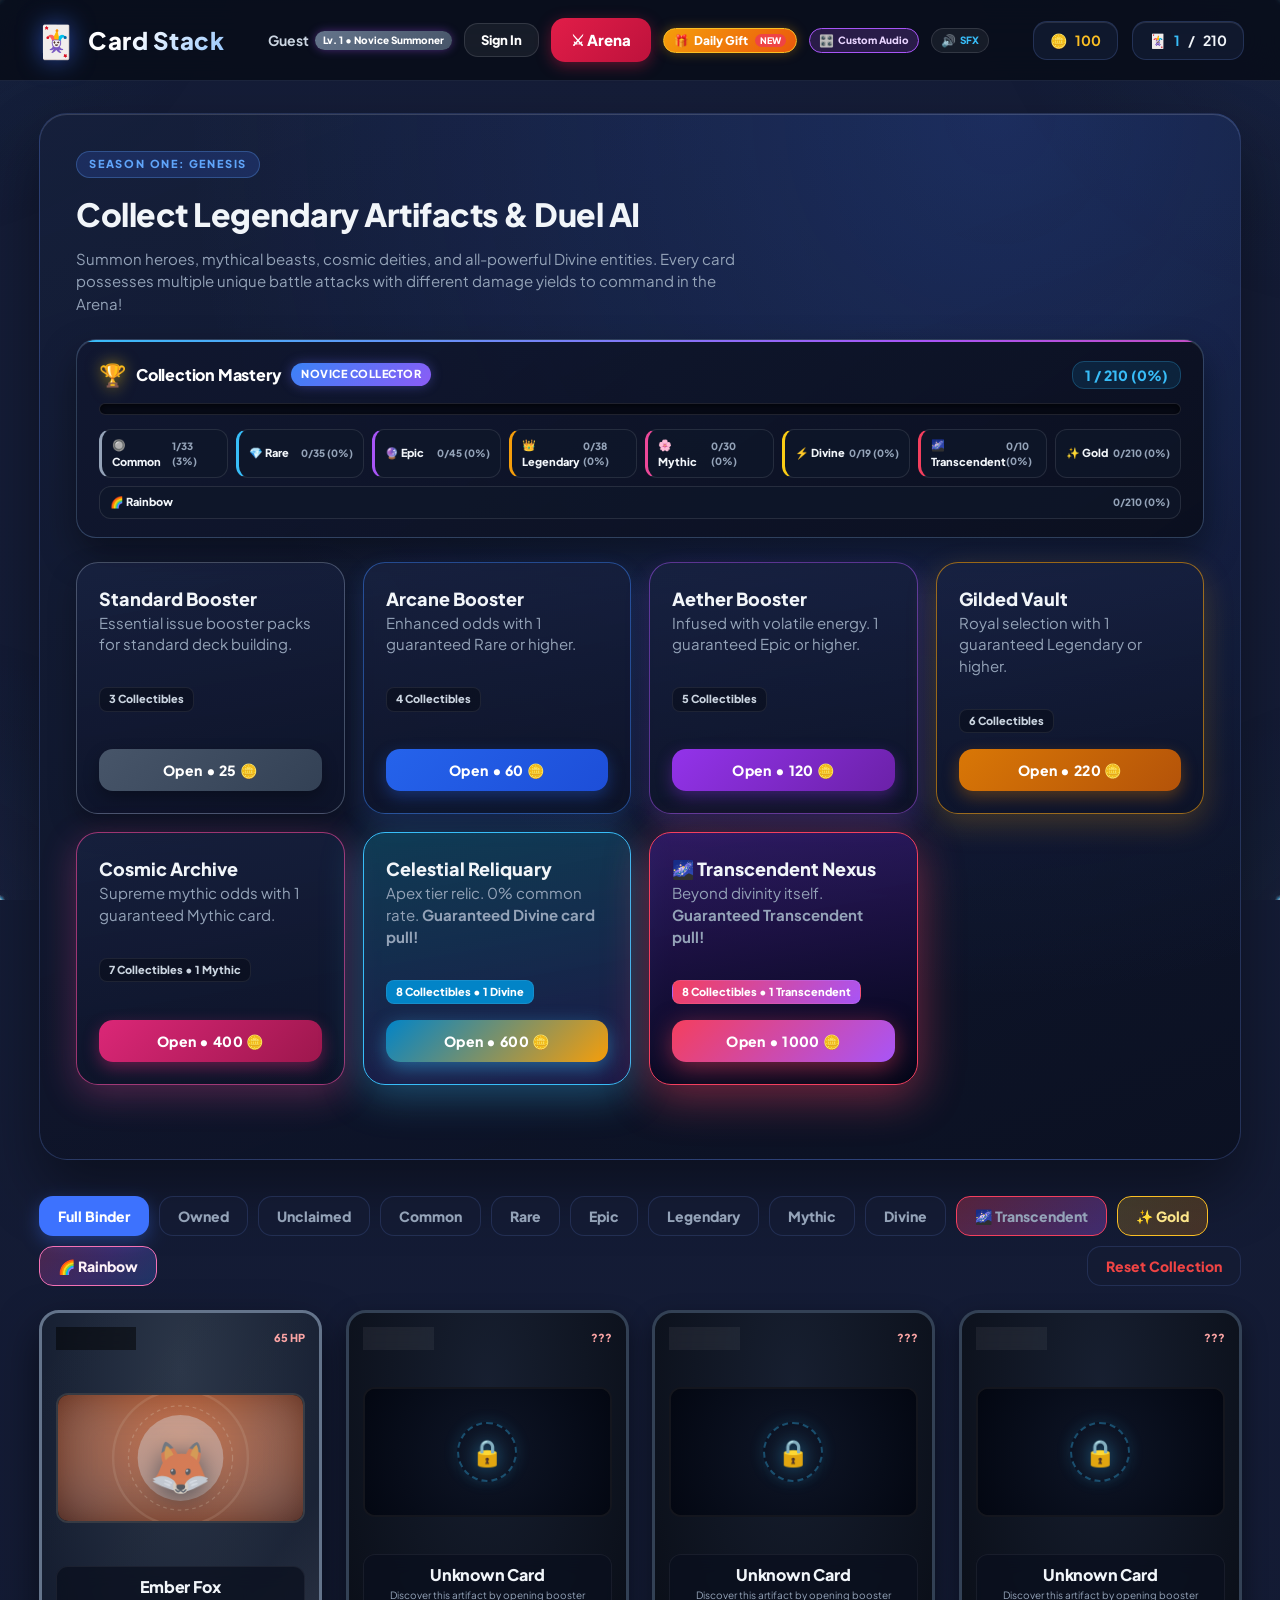
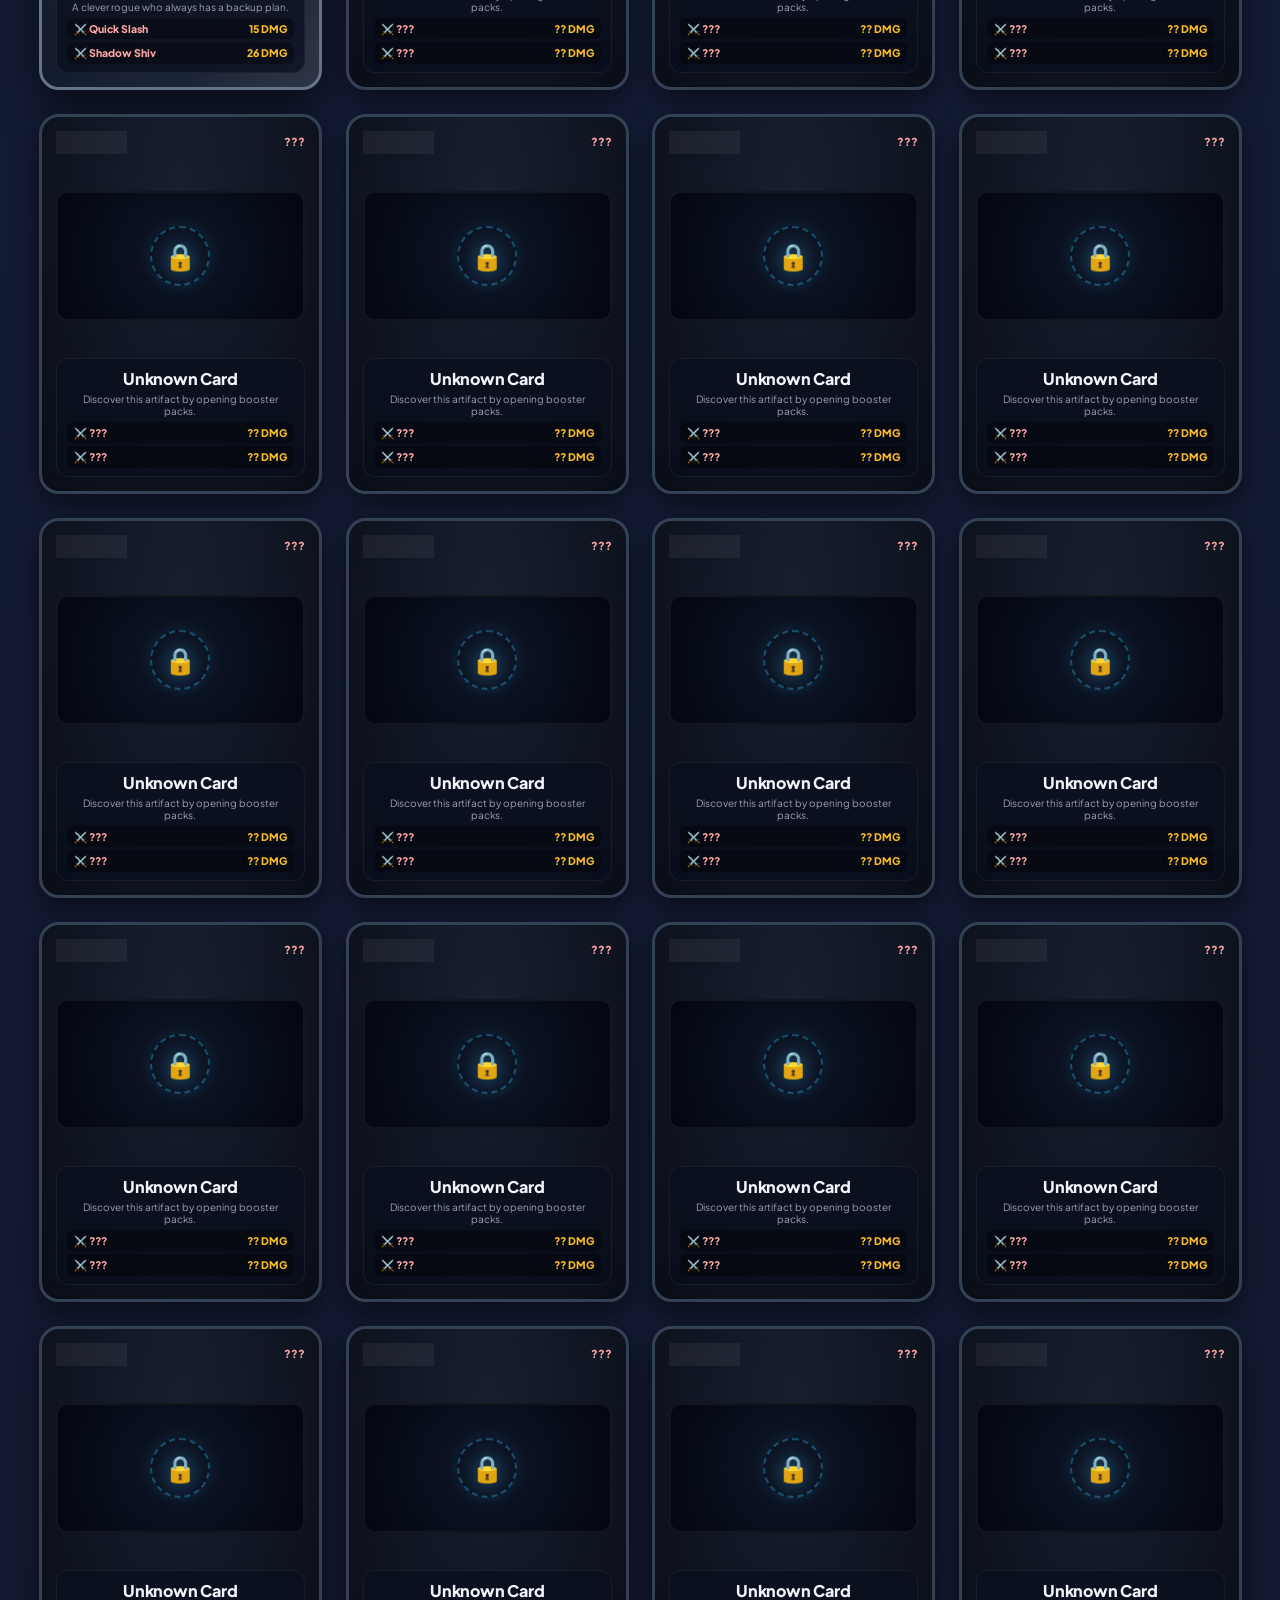
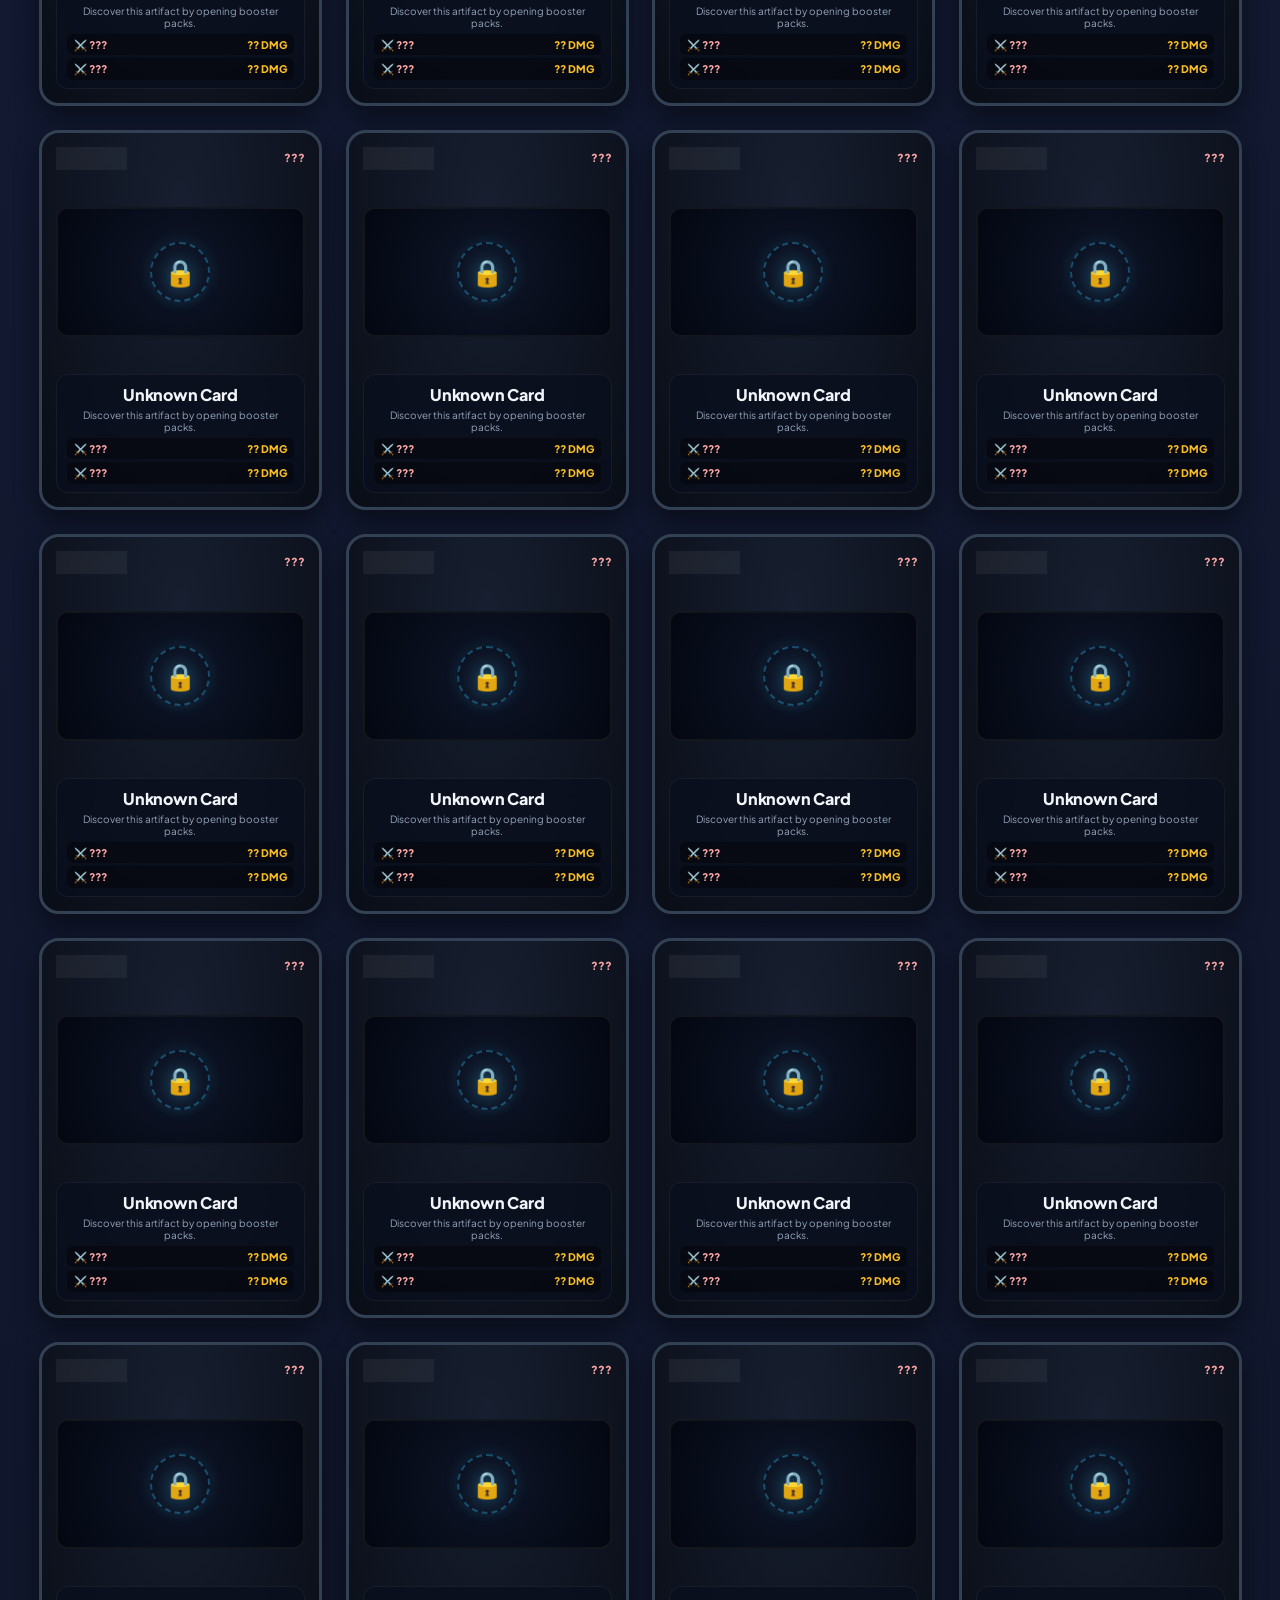
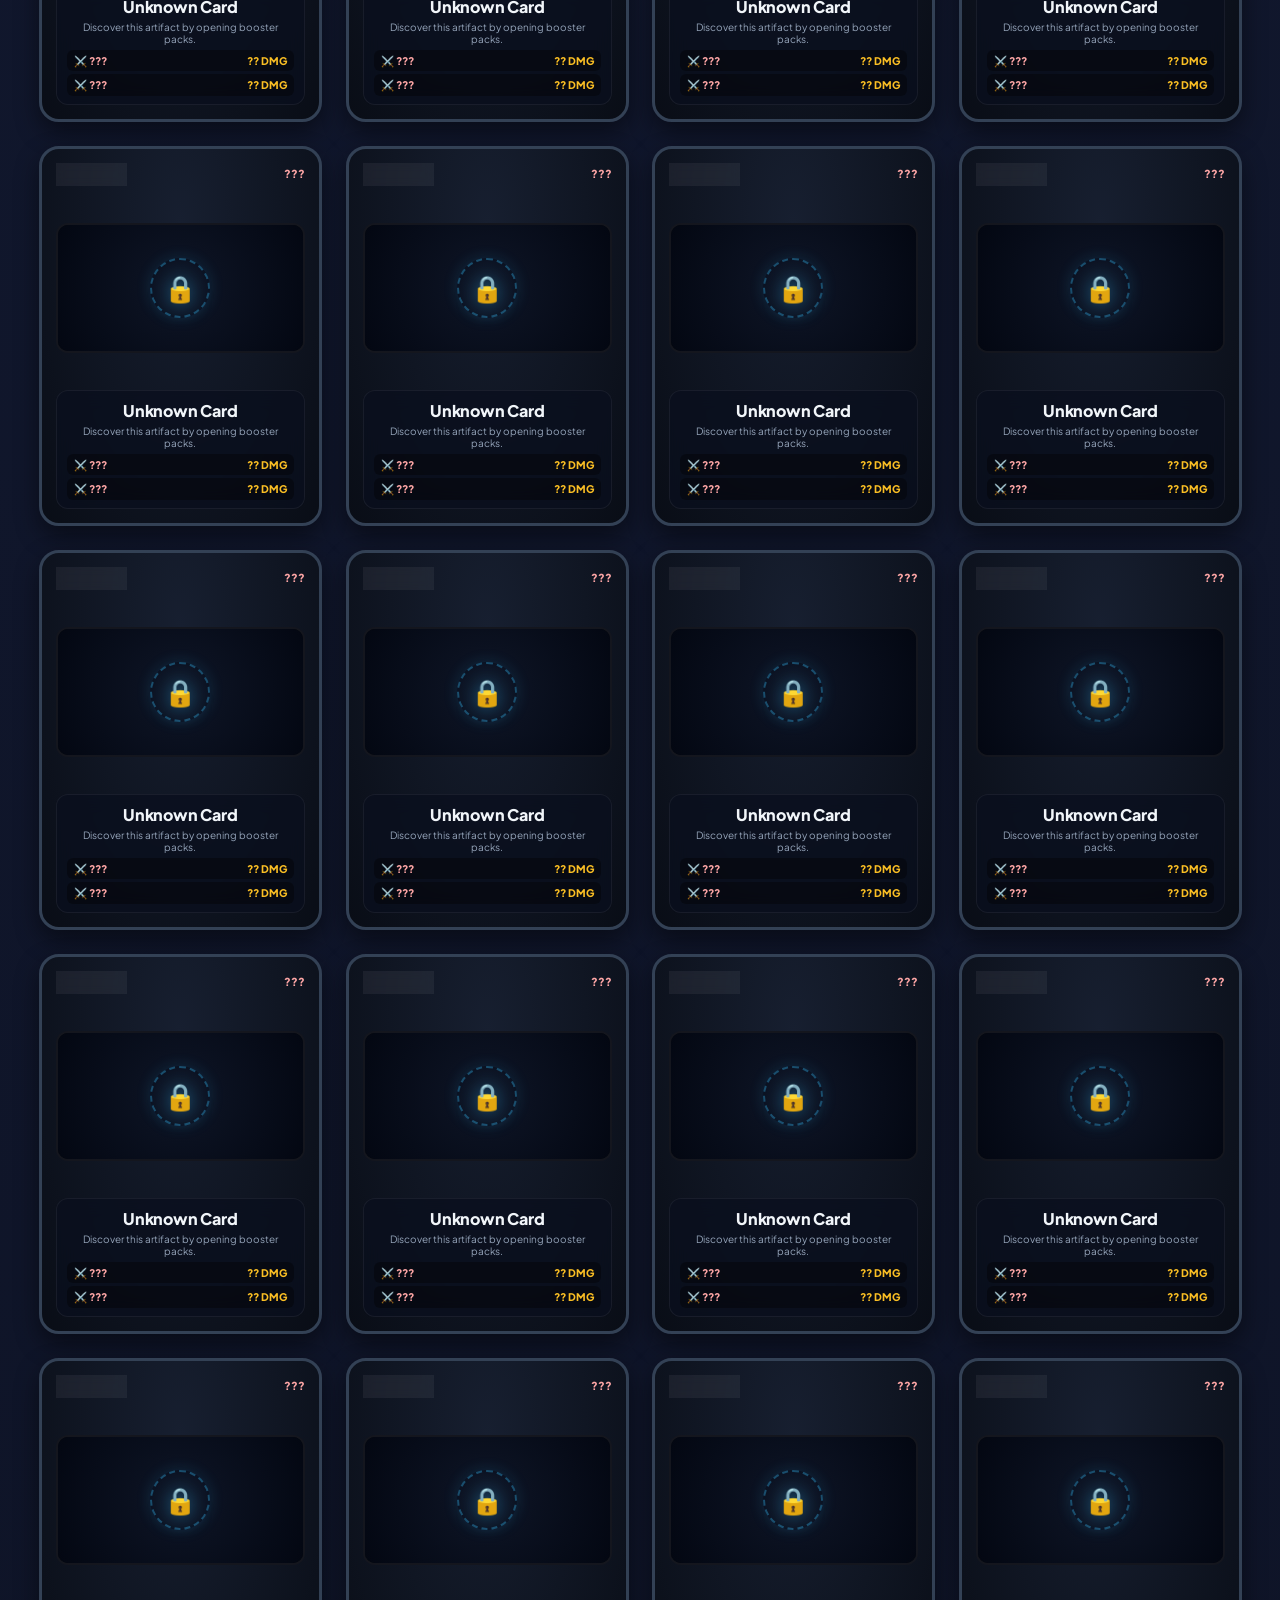
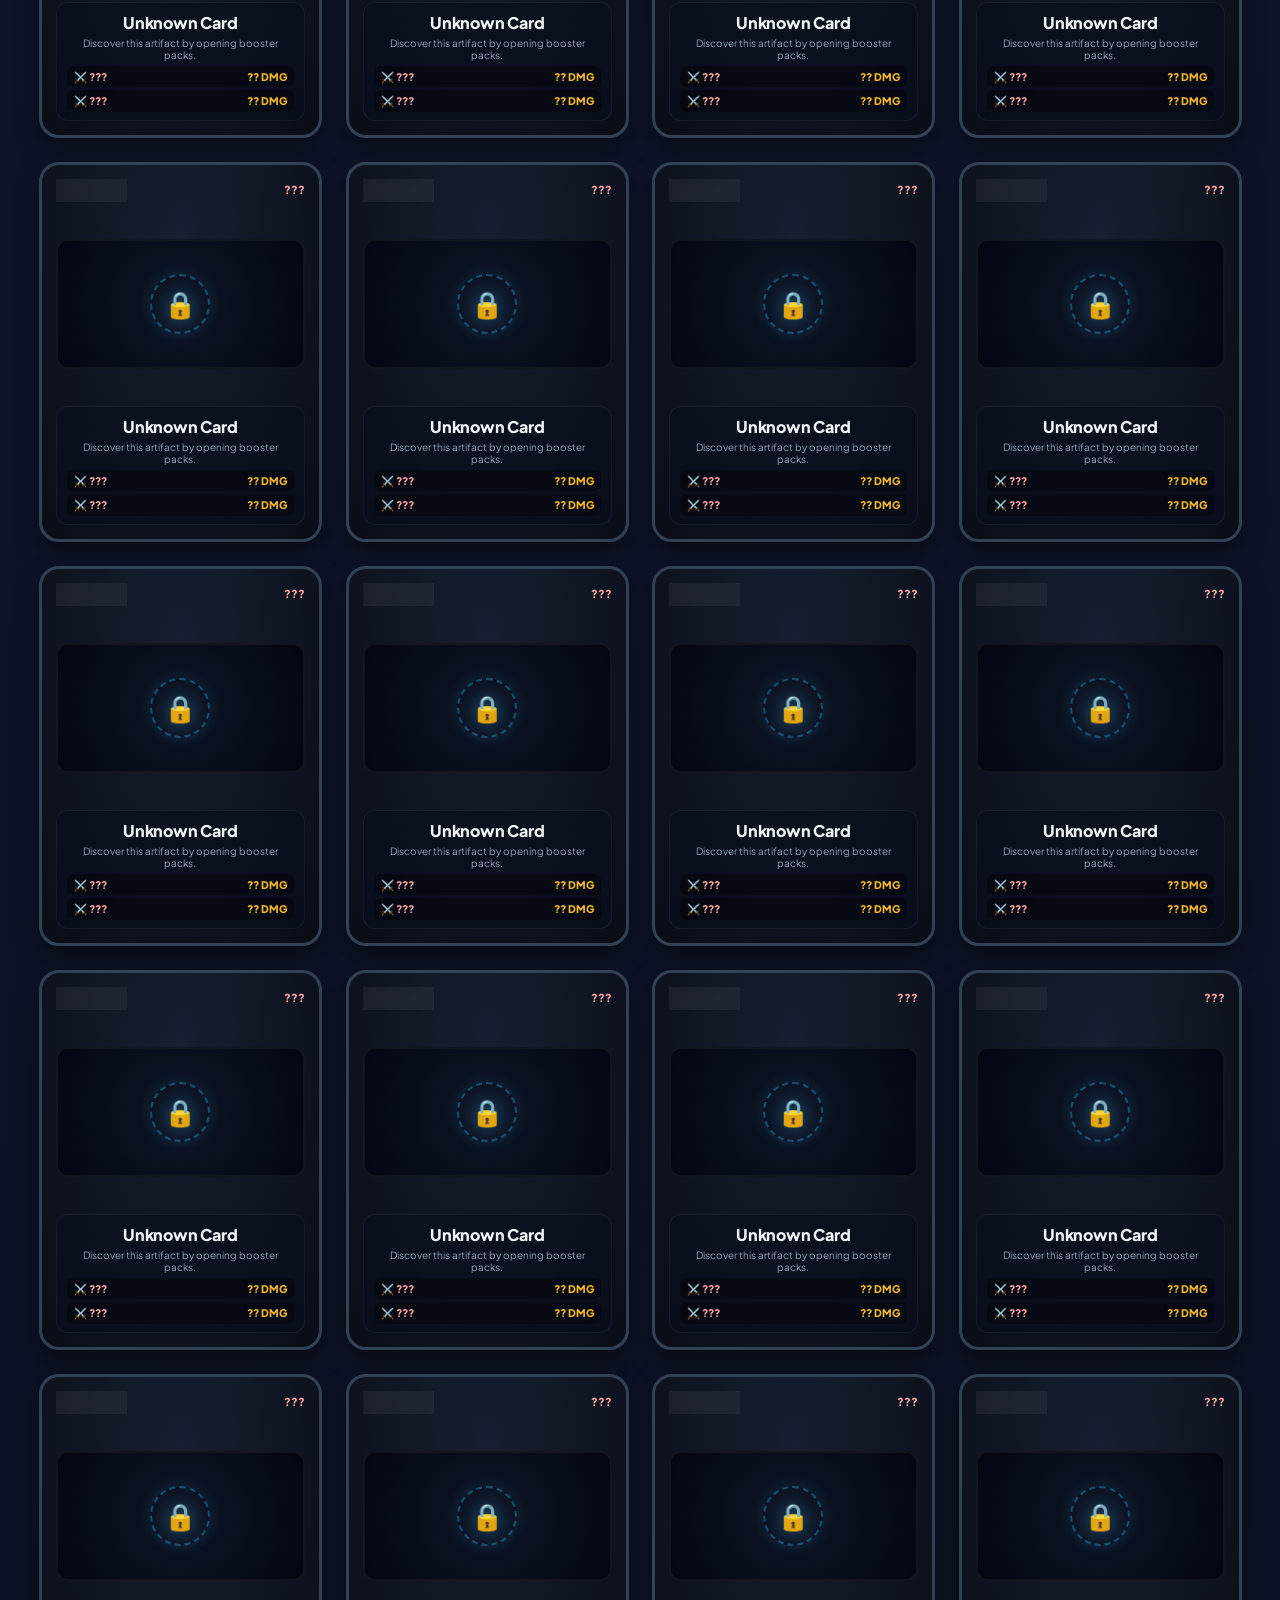
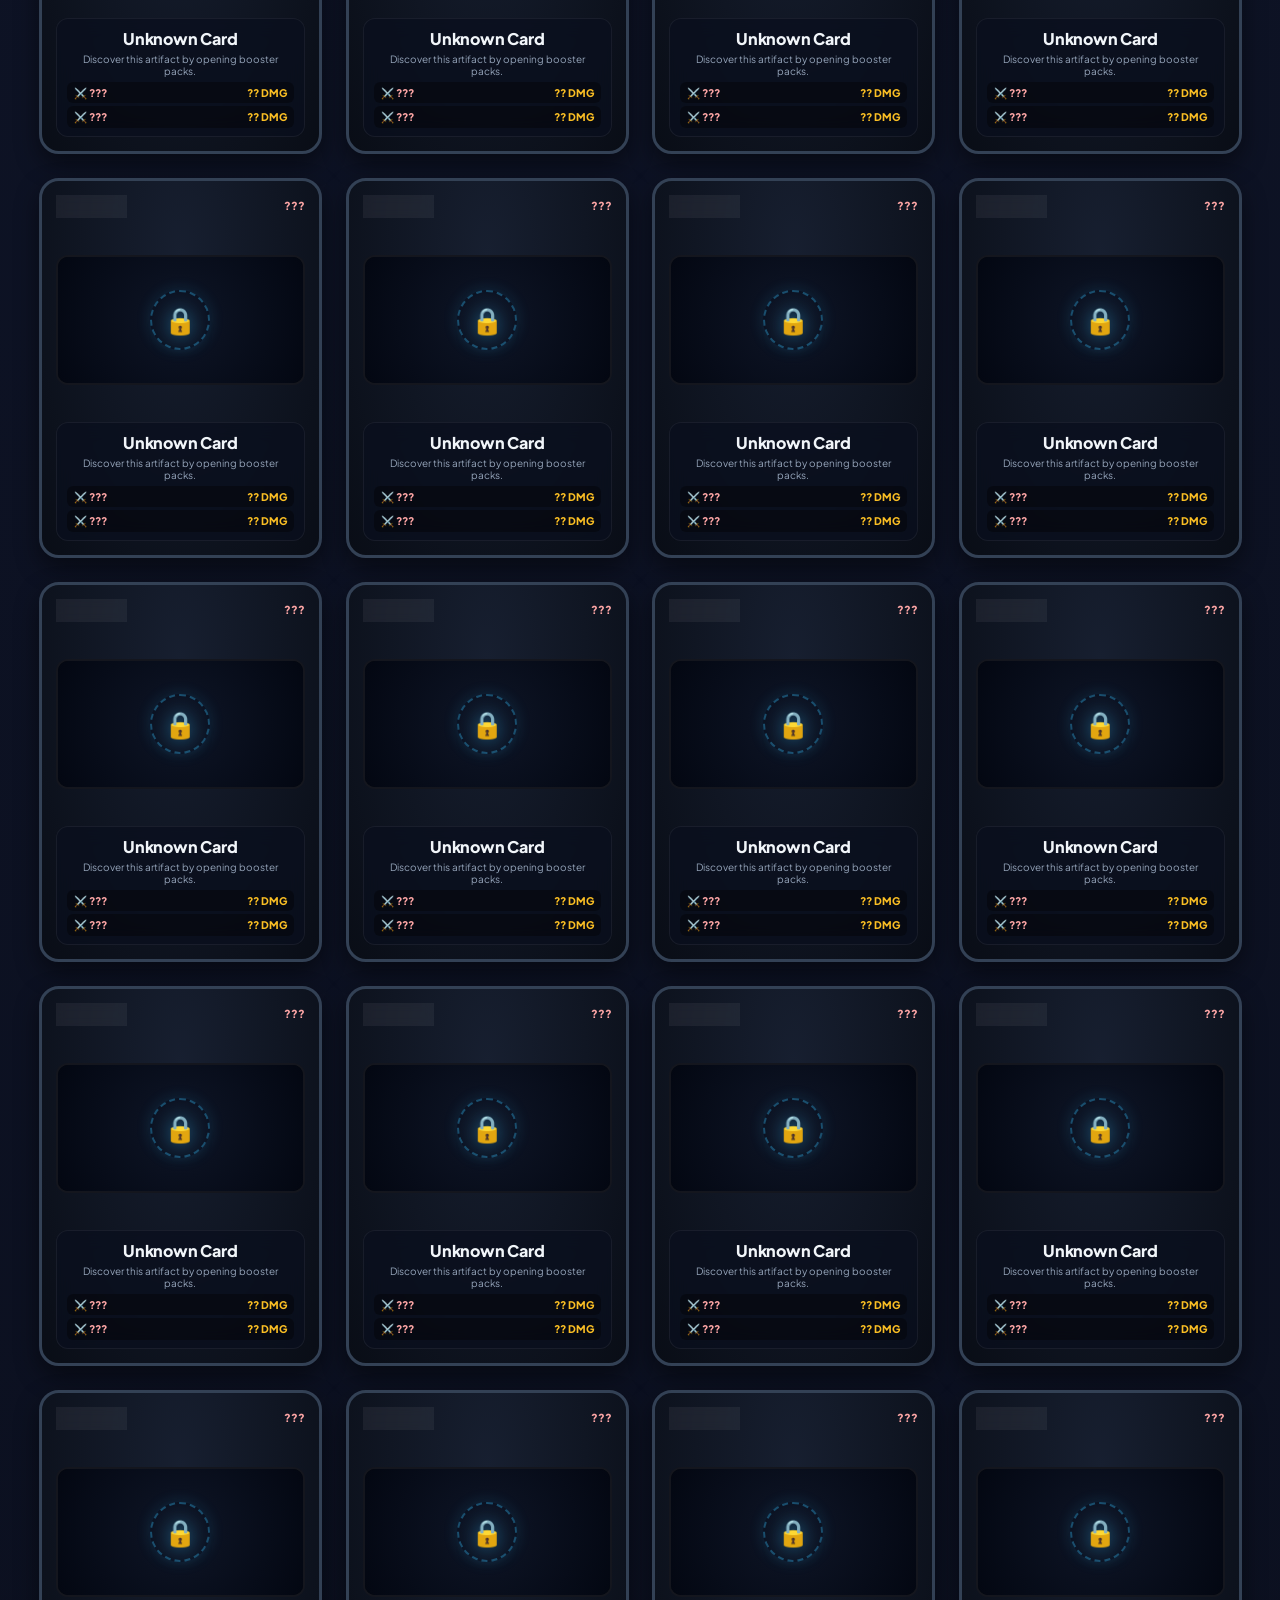
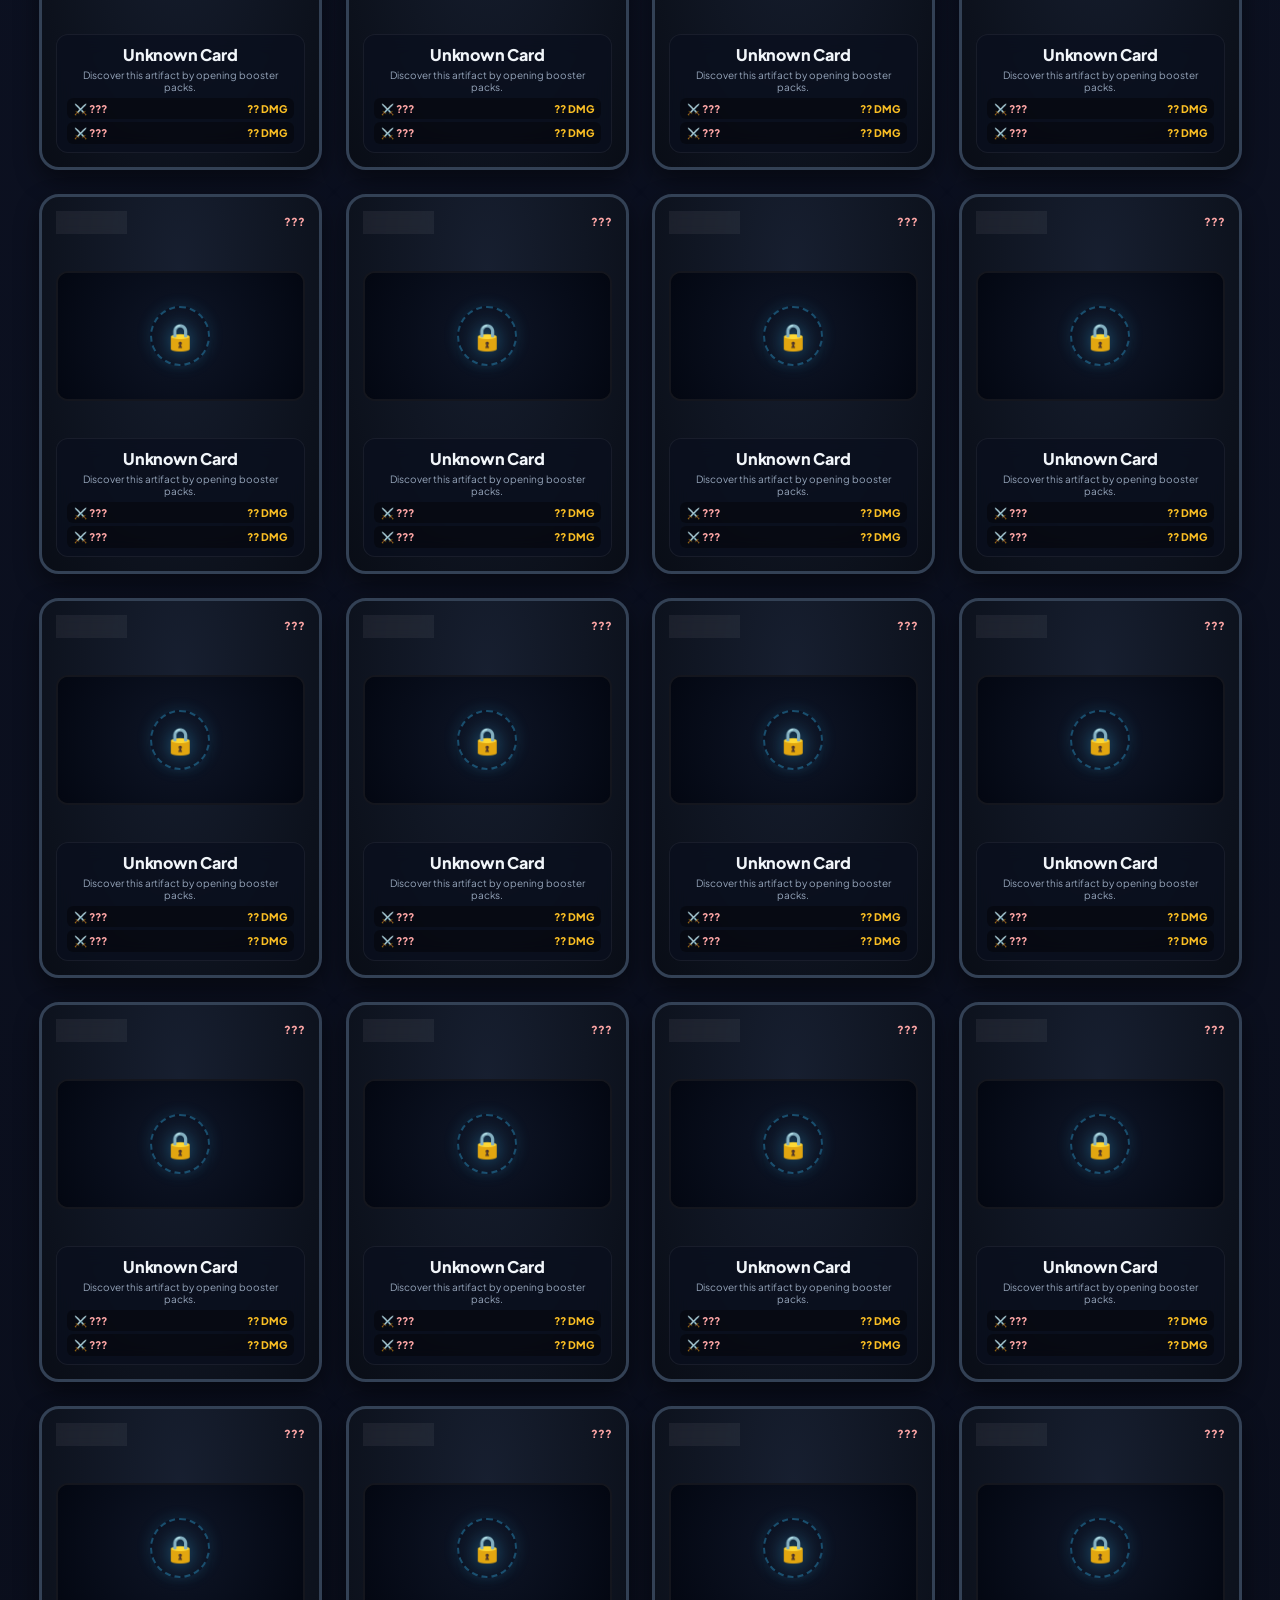
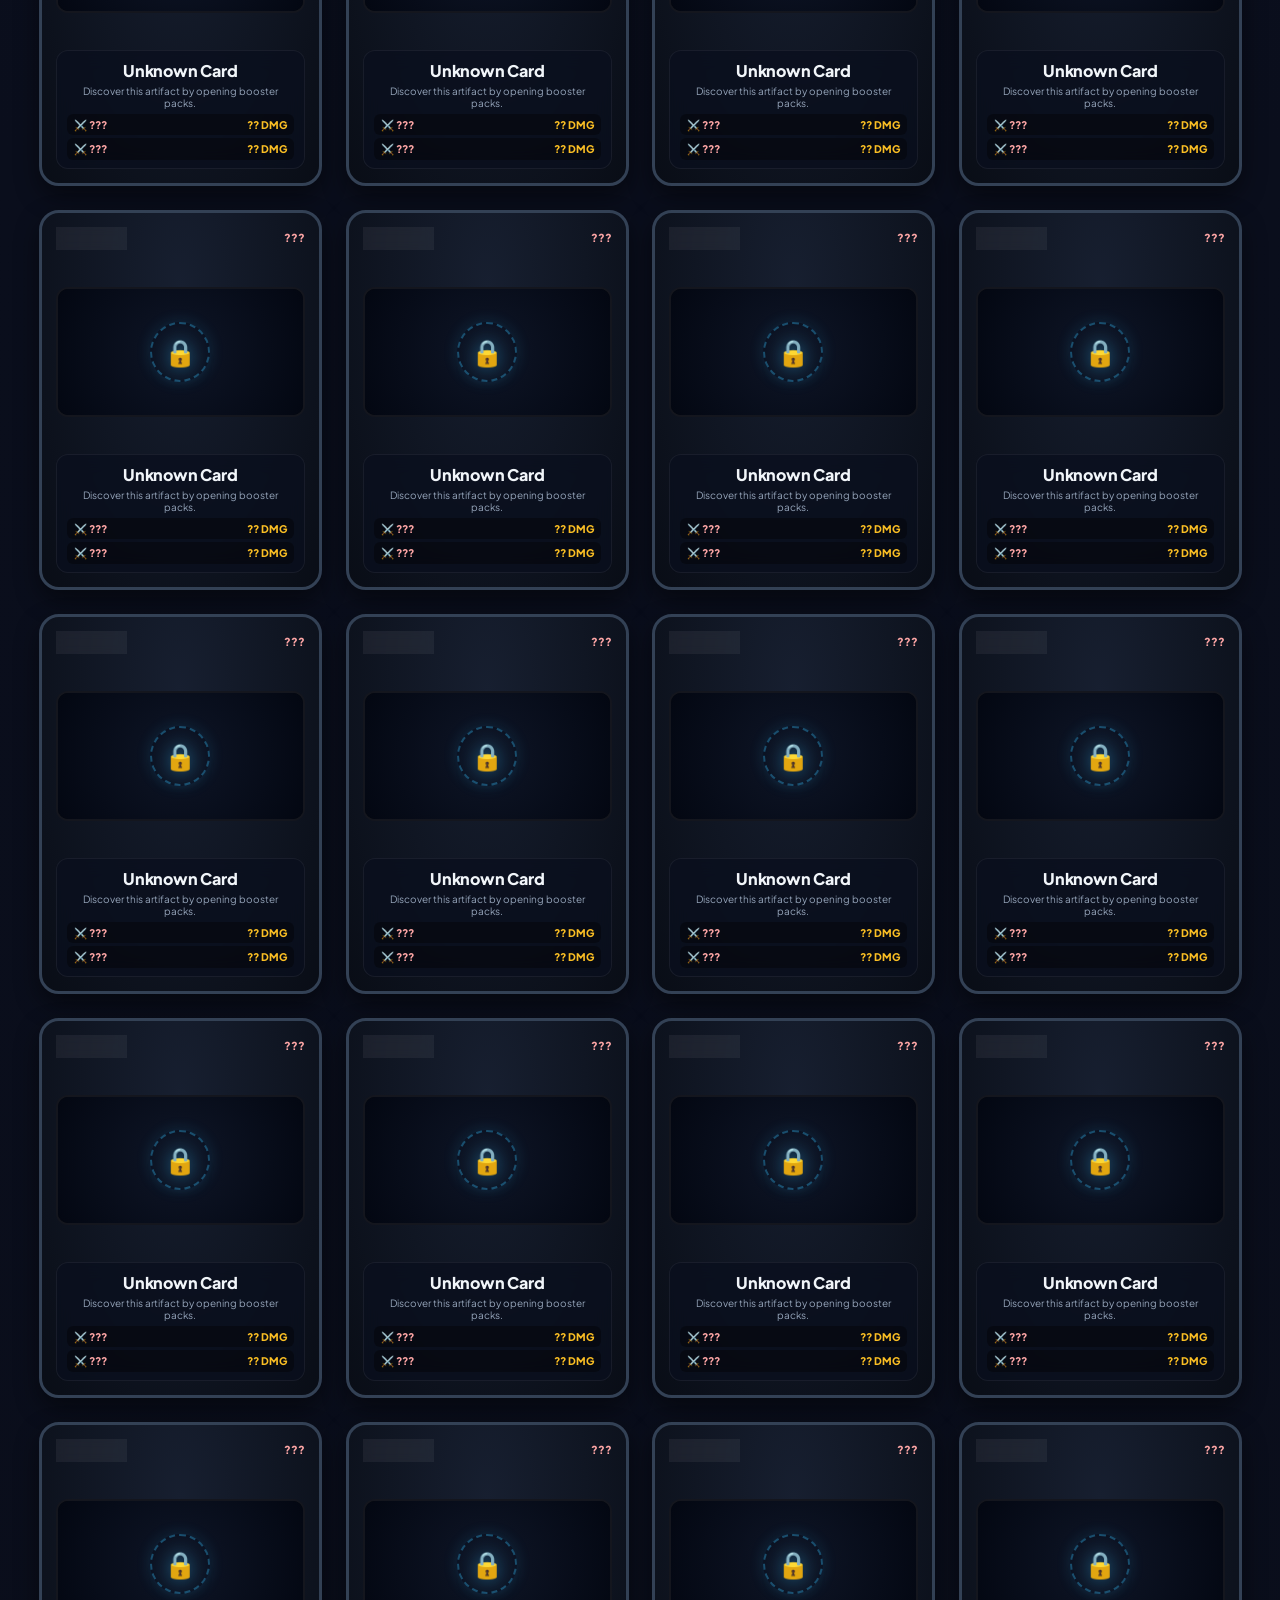
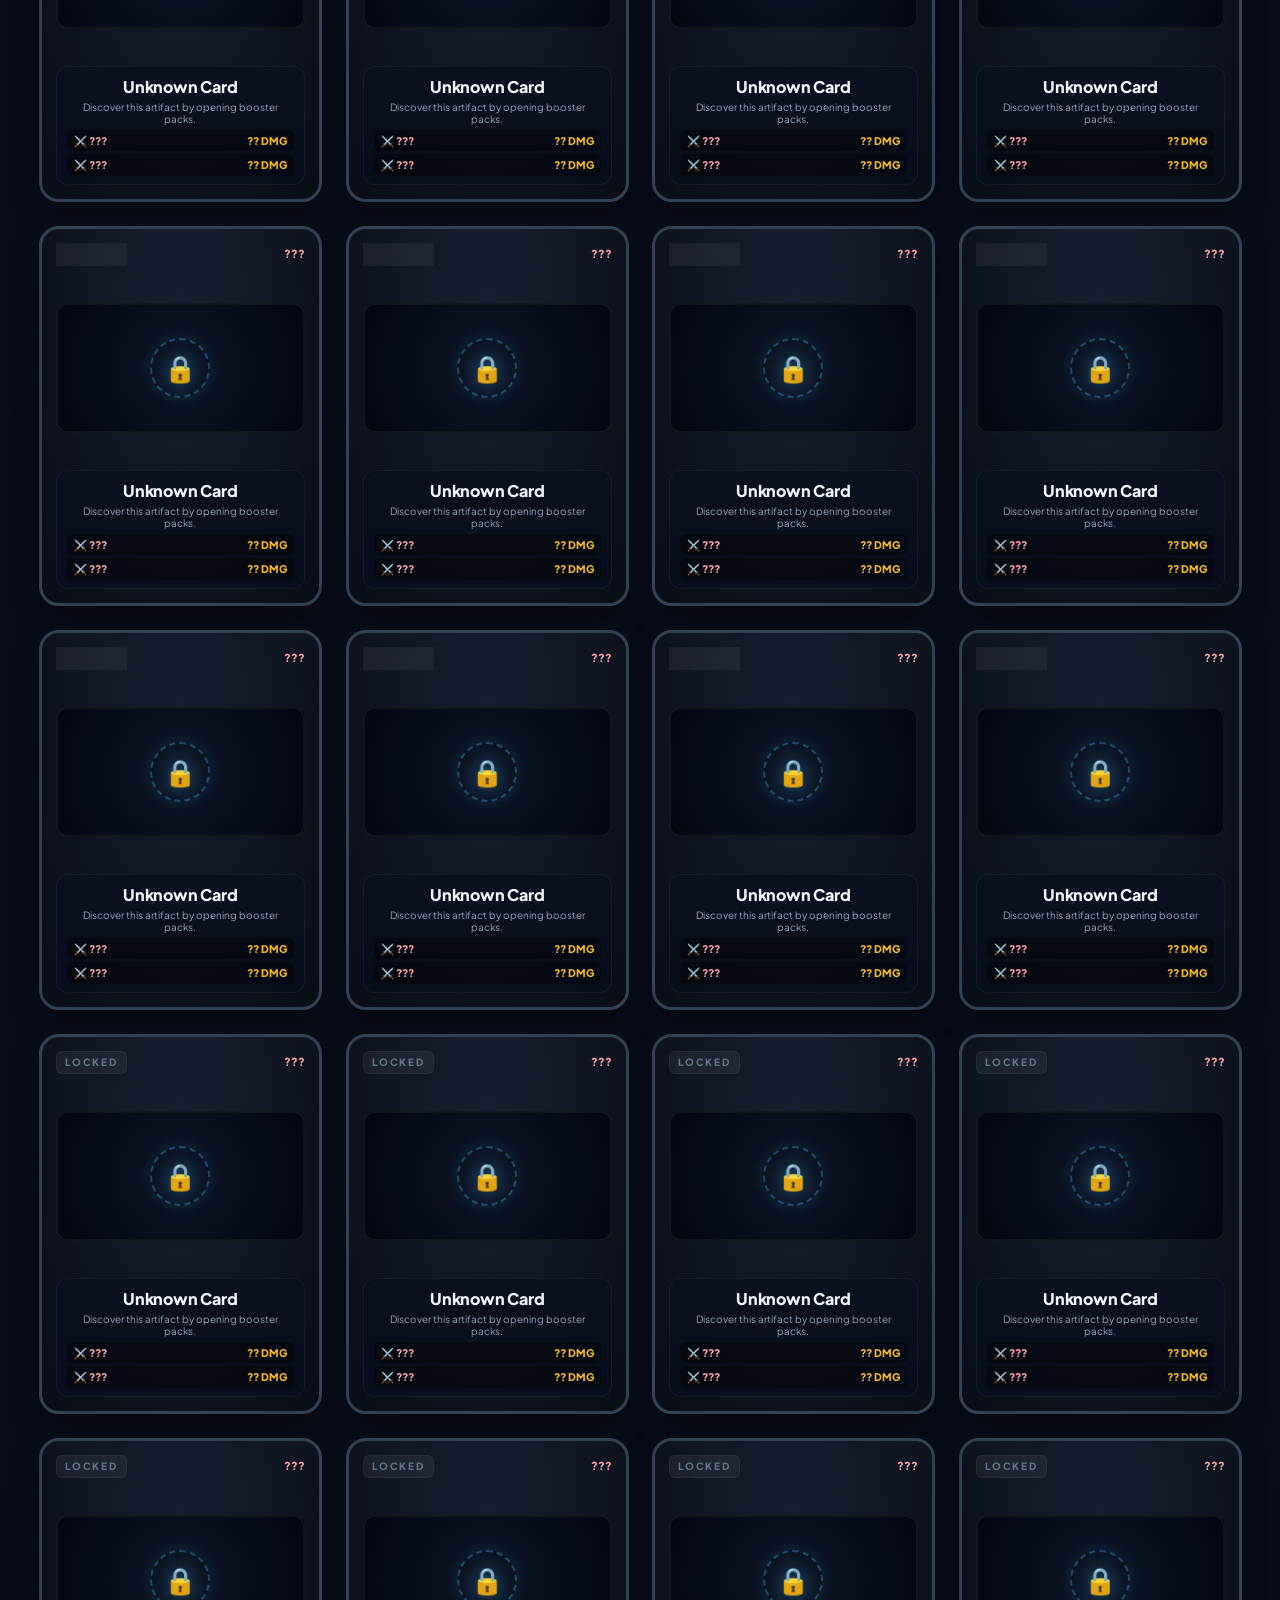
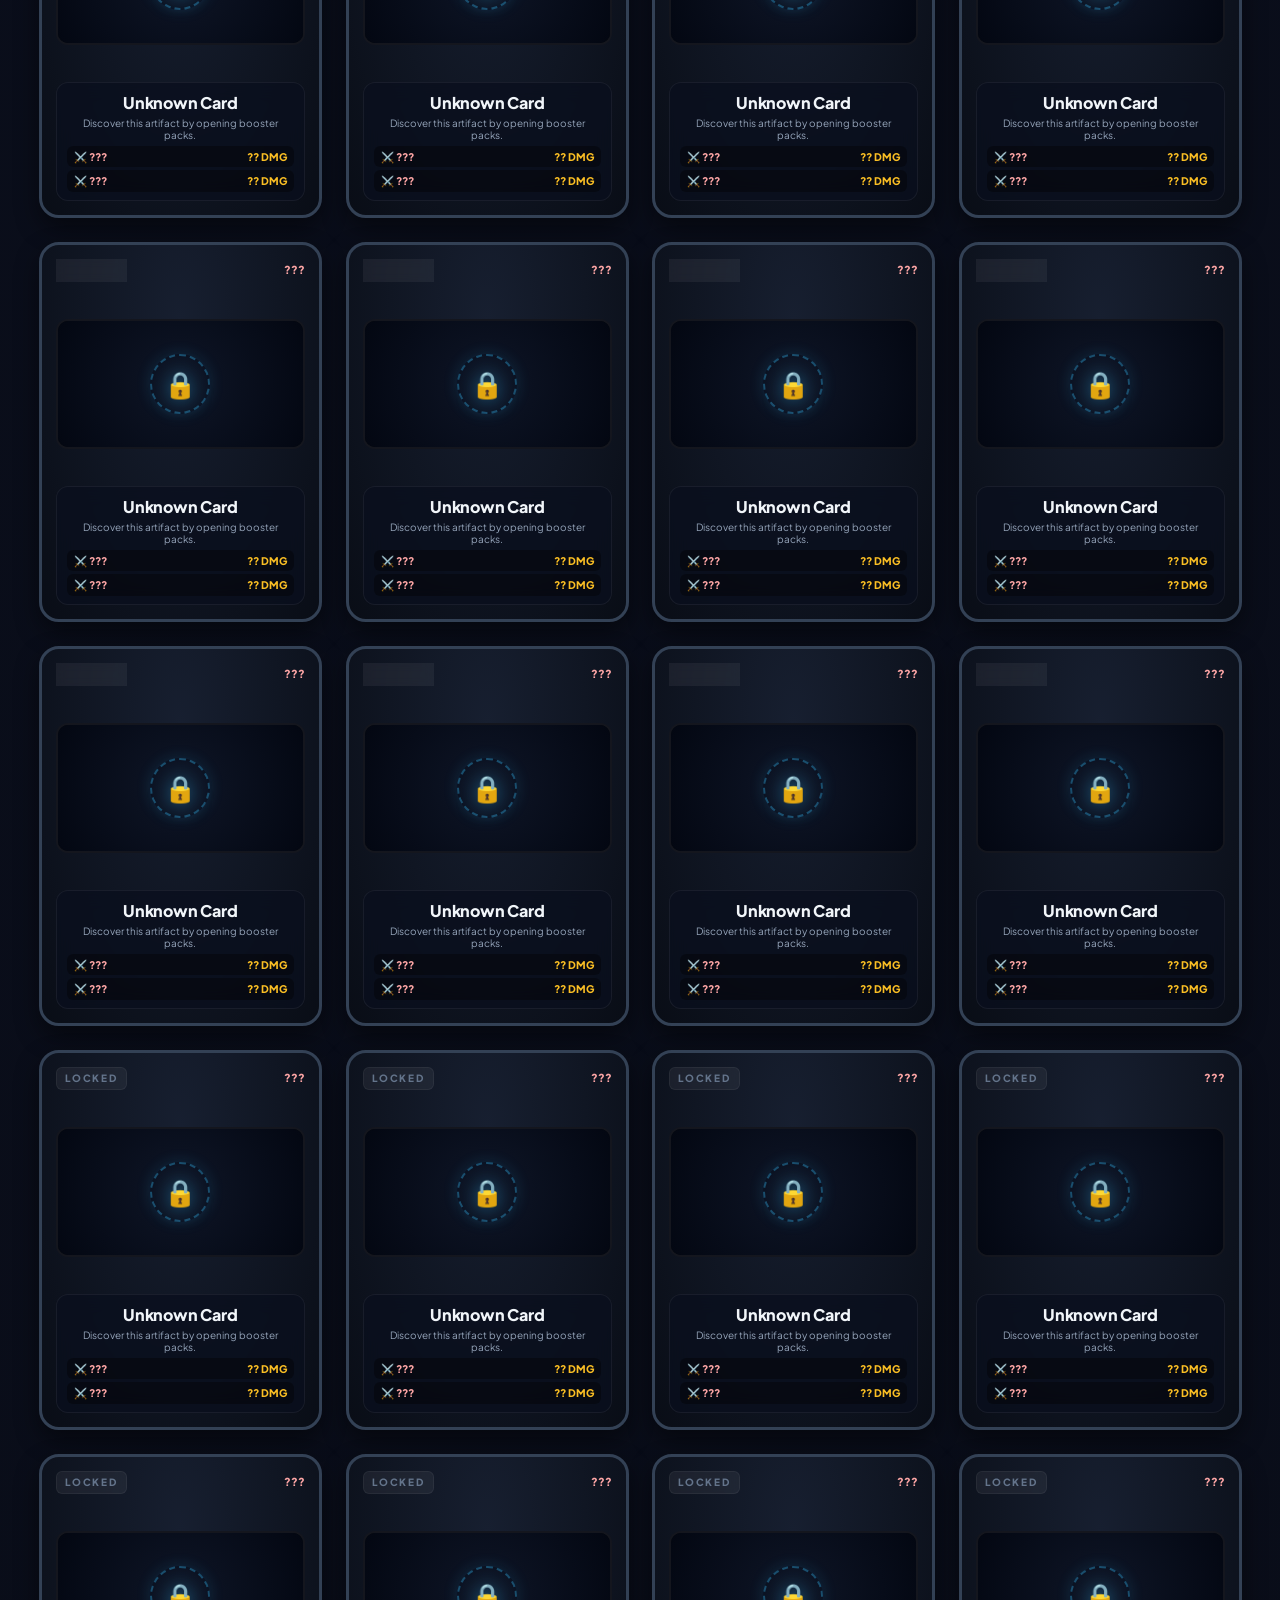
==== commit a290f764: "Add live video and picture screen broadcasting engine to Admin Hub" ====
--- a/index.html
+++ b/index.html
@@ -1011,6 +1011,111 @@
           <div class="adminBtnGroup">
             <button id="adminBroadcastMarqueeBtn" style="background:linear-gradient(135deg, #06b6d4, #3b82f6);font-weight:900">📢 Broadcast Screen Banner</button>
             <button id="adminDismissMarqueeBtn" style="background:#475569">Dismiss Banner</button>
+          </div>
+        </div>
+
+        <!-- CARD: LIVE REALM MEDIA BROADCASTER (VIDEO & PICTURE STREAM) -->
+        <div class="adminCard" style="grid-column: 1 / -1; border: 1px solid rgba(6, 182, 212, 0.4); background: radial-gradient(circle at top left, rgba(6, 182, 212, 0.08), rgba(15, 23, 42, 0.85));">
+          <div style="display:flex;align-items:center;justify-content:space-between;margin-bottom:8px;flex-wrap:wrap;gap:8px">
+            <h4 style="margin:0;color:#38bdf8;display:flex;align-items:center;gap:8px;font-size:16px">
+              <span>📺</span> <span>Live Screen Media Broadcaster (Video & Picture Stream)</span>
+            </h4>
+            <span style="font-size:10px;background:rgba(6, 182, 212, 0.2);color:#38bdf8;padding:3px 10px;border-radius:999px;font-weight:900;border:1px solid rgba(6, 182, 212, 0.4)">
+              REAL-TIME P2P SCREEN BROADCAST
+            </span>
+          </div>
+          <p style="font-size:12px;color:#94a3b8;margin:0 0 12px 0;line-height:1.5">
+            Broadcast any video, picture, GIF, or YouTube clip directly to every connected player's screen across the entire realm simultaneously. Perfect for trailers, announcements, card reveals, memes, or cinematics.
+          </p>
+
+          <!-- Quick Presets -->
+          <div style="display:flex;gap:8px;margin-bottom:12px;flex-wrap:wrap;align-items:center">
+            <label style="font-size:11px;color:#94a3b8;font-weight:700">Quick Presets:</label>
+            <button type="button" class="accountBtn mediaPresetBtn" data-type="image" data-url="https://images.unsplash.com/photo-1579783902614-a3fb3927b675?w=1000&auto=format&fit=crop" data-title="👑 SUPREME CARDSTACK CHAMPIONSHIP!" data-caption="Master Cam presents the Realm of Legends." style="font-size:11px;padding:3px 8px;background:rgba(245,158,11,0.2);color:#fde047;border:1px solid #f59e0b">🏆 Champion Trophy</button>
+            <button type="button" class="accountBtn mediaPresetBtn" data-type="image" data-url="https://images.unsplash.com/photo-1518709268805-4e9042af9f23?w=1000&auto=format&fit=crop" data-title="🌋 PRIMORDIAL WORLD BOSS AWAKENS!" data-caption="Prepare your arena champions for war!" style="font-size:11px;padding:3px 8px;background:rgba(239,68,68,0.2);color:#fca5a5;border:1px solid #ef4444">🌋 World Boss</button>
+            <button type="button" class="accountBtn mediaPresetBtn" data-type="video" data-url="https://commondatastorage.googleapis.com/gtv-videos-bucket/sample/BigBuckBunny.mp4" data-title="🎬 CARDSTACK REALM CINEMATIC TRAILER" data-caption="Witness the cosmic expansion live." style="font-size:11px;padding:3px 8px;background:rgba(168,85,247,0.2);color:#d8b4fe;border:1px solid #a855f7">🎬 Sample HD Video</button>
+            <button type="button" class="accountBtn mediaPresetBtn" data-type="youtube" data-url="https://www.youtube.com/watch?v=dQw4w9WgXcQ" data-title="🎵 SECRET REALM ANTHEM" data-caption="Never gonna give the realm up!" style="font-size:11px;padding:3px 8px;background:rgba(236,72,153,0.2);color:#f472b6;border:1px solid #ec4899">🎵 Realm Anthem</button>
+          </div>
+
+          <div style="display:grid;grid-template-columns: repeat(auto-fit, minmax(280px, 1fr)); gap: 12px; margin-bottom: 12px">
+            <!-- Media Source Column -->
+            <div style="background:rgba(0,0,0,0.3);padding:12px;border-radius:10px;border:1px solid rgba(255,255,255,0.06)">
+              <label style="font-size:11px;color:#94a3b8;font-weight:700">1. Media Source (URL or Local File):</label>
+              <div style="display:flex;gap:6px;margin:6px 0">
+                <select id="adminBroadcastMediaType" class="adminSelect" style="width:115px;margin:0;font-size:11px">
+                  <option value="auto">🔄 Auto Detect</option>
+                  <option value="image">🖼️ Picture / GIF</option>
+                  <option value="video">🎥 Video (MP4)</option>
+                  <option value="youtube">🔴 YouTube</option>
+                </select>
+                <input id="adminBroadcastMediaUrl" class="adminInput" placeholder="Paste image, video, or YouTube URL..." style="margin:0;flex:1;font-size:12px">
+              </div>
+
+              <div style="display:flex;align-items:center;justify-content:space-between;gap:8px;margin-top:8px">
+                <input type="file" id="adminBroadcastFileInput" accept="image/*,video/*" style="display:none">
+                <button type="button" id="adminBroadcastUploadFileBtn" class="accountBtn" style="background:#2563eb;color:#fff;font-size:11px;padding:6px 12px;font-weight:700">
+                  📁 Upload Local Picture/Video
+                </button>
+                <span id="adminBroadcastFileStatus" style="font-size:10px;color:#94a3b8;overflow:hidden;text-overflow:ellipsis;white-space:nowrap;max-width:180px">
+                  No local file loaded
+                </span>
+                <button type="button" id="adminBroadcastClearFileBtn" class="accountBtn" style="background:#334155;color:#fca5a5;font-size:10px;padding:4px 8px;display:none">
+                  ✖ Clear
+                </button>
+              </div>
+            </div>
+
+            <!-- Configuration Column -->
+            <div style="background:rgba(0,0,0,0.3);padding:12px;border-radius:10px;border:1px solid rgba(255,255,255,0.06)">
+              <label style="font-size:11px;color:#94a3b8;font-weight:700">2. Title & Caption:</label>
+              <input id="adminBroadcastTitle" class="adminInput" placeholder="Title (e.g. 🚨 SPECIAL ANNOUNCEMENT FROM CAM)" value="🚨 SPECIAL ANNOUNCEMENT FROM MASTER CAM" style="margin:6px 0;font-size:12px">
+              <input id="adminBroadcastCaption" class="adminInput" placeholder="Subtitle / Caption (e.g. Check out this new update!)" style="margin:0 0 8px 0;font-size:11px">
+
+              <div style="display:flex;gap:6px;flex-wrap:wrap">
+                <div style="flex:1;min-width:120px">
+                  <label style="font-size:10px;color:#94a3b8">Display Mode:</label>
+                  <select id="adminBroadcastDisplayMode" class="adminSelect" style="margin:2px 0 0 0;font-size:11px;padding:4px 6px">
+                    <option value="cinema">🎬 Fullscreen Cinema</option>
+                    <option value="pip">📌 Picture-in-Picture</option>
+                  </select>
+                </div>
+                <div style="flex:1;min-width:120px">
+                  <label style="font-size:10px;color:#94a3b8">Auto-Dismiss Timer:</label>
+                  <select id="adminBroadcastDuration" class="adminSelect" style="margin:2px 0 0 0;font-size:11px;padding:4px 6px">
+                    <option value="0">Manual Close Only (Until Dismissed)</option>
+                    <option value="10">10 Seconds</option>
+                    <option value="15" selected>15 Seconds</option>
+                    <option value="30">30 Seconds</option>
+                    <option value="60">60 Seconds</option>
+                  </select>
+                </div>
+                <div style="flex:1;min-width:120px">
+                  <label style="font-size:10px;color:#94a3b8">Audio Fanfare:</label>
+                  <select id="adminBroadcastSound" class="adminSelect" style="margin:2px 0 0 0;font-size:11px;padding:4px 6px">
+                    <option value="triumph">🎺 Victory Fanfare</option>
+                    <option value="ascension">👑 Ascension Chime</option>
+                    <option value="laser">⚡ Laser Beam</option>
+                    <option value="detonation">💣 Seismic Boom</option>
+                    <option value="coins">💰 Coin Chime</option>
+                    <option value="none">🔇 Silent</option>
+                  </select>
+                </div>
+              </div>
+            </div>
+          </div>
+
+          <!-- Broadcast Action Buttons -->
+          <div style="display:flex;gap:8px;flex-wrap:wrap;align-items:center">
+            <button type="button" id="adminBroadcastMediaSendBtn" style="background:linear-gradient(135deg, #06b6d4, #3b82f6);color:#fff;font-weight:900;padding:10px 18px;font-size:13px;box-shadow:0 0 15px rgba(6,182,212,0.4)">
+              🚀 Broadcast to Everyone's Screen
+            </button>
+            <button type="button" id="adminBroadcastMediaPreviewBtn" class="accountBtn" style="background:rgba(255,255,255,0.1);color:#fff;font-size:12px;padding:10px 16px;font-weight:700">
+              👁️ Preview On My Screen
+            </button>
+            <button type="button" id="adminBroadcastMediaDismissBtn" class="accountBtn" style="background:#475569;color:#fca5a5;font-size:12px;padding:10px 16px;font-weight:700">
+              ⏹️ Dismiss Broadcast On All Screens
+            </button>
+            <span id="adminBroadcastStatus" style="font-size:11px;color:#34d399;font-weight:700;margin-left:auto"></span>
           </div>
         </div>
       </div>
@@ -2229,6 +2334,73 @@
   </div>
 </div>
 
+<!-- REALM MEDIA BROADCAST OVERLAY (VIDEO & PICTURE STREAM) -->
+<div id="realmMediaBroadcastOverlay" style="display:none;position:fixed;inset:0;background:rgba(3,7,18,0.88);backdrop-filter:blur(14px);z-index:999999;align-items:center;justify-content:center;padding:16px;transition:background 0.3s ease">
+  <div id="realmMediaBroadcastCard" style="background:linear-gradient(145deg, #0f172a, #090d16);border:2px solid rgba(6,182,212,0.7);border-radius:20px;max-width:800px;width:100%;box-shadow:0 0 60px rgba(6,182,212,0.4), 0 25px 50px rgba(0,0,0,0.9);overflow:hidden;display:flex;flex-direction:column;position:relative;transition:all 0.3s ease">
+    
+    <!-- Top Header Bar -->
+    <div style="background:rgba(0,0,0,0.55);border-bottom:1px solid rgba(255,255,255,0.1);padding:10px 14px;display:flex;align-items:center;justify-content:space-between;gap:8px">
+      <div style="display:flex;align-items:center;gap:8px;min-width:0">
+        <span style="display:inline-block;width:10px;height:10px;border-radius:50%;background:#ef4444;box-shadow:0 0 10px #ef4444"></span>
+        <span style="font-size:11px;font-weight:900;letter-spacing:1px;color:#fca5a5;text-transform:uppercase">LIVE BROADCAST</span>
+        <span id="realmMediaBroadcastSender" style="font-size:11px;color:#94a3b8;font-weight:700">• Master Admin Cam</span>
+      </div>
+
+      <div style="display:flex;align-items:center;gap:8px">
+        <span id="realmMediaCountdownBadge" style="display:none;font-size:10px;background:rgba(6,182,212,0.2);color:#67e8f9;padding:2px 8px;border-radius:999px;font-weight:800;border:1px solid rgba(6,182,212,0.4)">
+          Closing in 15s
+        </span>
+        <button id="realmMediaTogglePipBtn" type="button" style="background:transparent;border:none;color:#94a3b8;cursor:pointer;font-size:14px;padding:2px 6px" title="Toggle Picture-in-Picture">📌</button>
+        <button id="realmMediaCloseBtn" type="button" style="background:transparent;border:none;color:#fca5a5;cursor:pointer;font-size:16px;font-weight:900;padding:2px 6px" title="Close Broadcast">✕</button>
+      </div>
+    </div>
+
+    <!-- Title Bar -->
+    <div id="realmMediaTitleContainer" style="padding:10px 16px 4px 16px">
+      <h3 id="realmMediaTitle" style="margin:0;font-size:18px;font-weight:900;color:#fff;text-shadow:0 0 10px rgba(6,182,212,0.5)">
+        🚨 SPECIAL REALM BROADCAST
+      </h3>
+    </div>
+
+    <!-- Media Stage -->
+    <div id="realmMediaStage" style="position:relative;width:100%;min-height:220px;max-height:520px;background:#000;display:flex;align-items:center;justify-content:center;overflow:hidden">
+      <!-- Image Player -->
+      <img id="realmMediaImage" src="" alt="Broadcast Image" style="display:none;width:100%;max-height:520px;object-fit:contain">
+
+      <!-- HTML5 Video Player -->
+      <video id="realmMediaVideo" controls autoplay playsinline style="display:none;width:100%;max-height:520px;background:#000"></video>
+
+      <!-- YouTube / External Iframe -->
+      <iframe id="realmMediaIframe" src="" allow="accelerometer; autoplay; clipboard-write; encrypted-media; gyroscope; picture-in-picture" allowfullscreen style="display:none;width:100%;aspect-ratio:16/9;max-height:520px;border:none"></iframe>
+
+      <!-- Error / Fallback placeholder -->
+      <div id="realmMediaFallback" style="display:none;padding:30px;text-align:center;color:#94a3b8">
+        <div style="font-size:36px;margin-bottom:8px">⚠️</div>
+        <div style="font-size:14px;font-weight:700;color:#fca5a5">Unable to load media</div>
+        <div id="realmMediaFallbackMsg" style="font-size:11px;margin-top:4px">Check source URL or format</div>
+      </div>
+    </div>
+
+    <!-- Caption / Subtitle Bar & Live Reactions -->
+    <div style="background:rgba(0,0,0,0.5);border-top:1px solid rgba(255,255,255,0.06);padding:10px 16px;display:flex;align-items:center;justify-content:space-between;flex-wrap:wrap;gap:8px">
+      <div id="realmMediaCaption" style="font-size:13px;color:#cbd5e1;font-weight:500;flex:1;min-width:200px">
+        Broadcasted to all players across the realm.
+      </div>
+      
+      <!-- Interactive Live Reaction Emojis -->
+      <div style="display:flex;align-items:center;gap:4px">
+        <span style="font-size:10px;color:#64748b;font-weight:700;margin-right:2px">React:</span>
+        <button type="button" class="realmReactionBtn" data-emoji="🔥" style="background:rgba(255,255,255,0.08);border:none;border-radius:6px;cursor:pointer;font-size:14px;padding:3px 6px">🔥</button>
+        <button type="button" class="realmReactionBtn" data-emoji="👑" style="background:rgba(255,255,255,0.08);border:none;border-radius:6px;cursor:pointer;font-size:14px;padding:3px 6px">👑</button>
+        <button type="button" class="realmReactionBtn" data-emoji="⚡" style="background:rgba(255,255,255,0.08);border:none;border-radius:6px;cursor:pointer;font-size:14px;padding:3px 6px">⚡</button>
+        <button type="button" class="realmReactionBtn" data-emoji="🎉" style="background:rgba(255,255,255,0.08);border:none;border-radius:6px;cursor:pointer;font-size:14px;padding:3px 6px">🎉</button>
+        <button type="button" class="realmReactionBtn" data-emoji="❤️" style="background:rgba(255,255,255,0.08);border:none;border-radius:6px;cursor:pointer;font-size:14px;padding:3px 6px">❤️</button>
+      </div>
+    </div>
+
+  </div>
+</div>
+
 <!-- PLAYER SUSPENSION / BANNED SCREEN OVERLAY -->
 <div id="bannedScreenOverlay" style="display:none;position:fixed;inset:0;background:rgba(8,10,18,0.96);backdrop-filter:blur(16px);z-index:9999999;align-items:center;justify-content:center;padding:20px;text-align:center">
   <div style="background:radial-gradient(circle at top, #200f14, #0b0c10);border:2px solid #ef4444;border-radius:20px;padding:32px 24px;max-width:520px;width:100%;box-shadow:0 0 60px rgba(239,68,68,0.5), inset 0 0 20px rgba(239,68,68,0.2);color:#fff;position:relative">
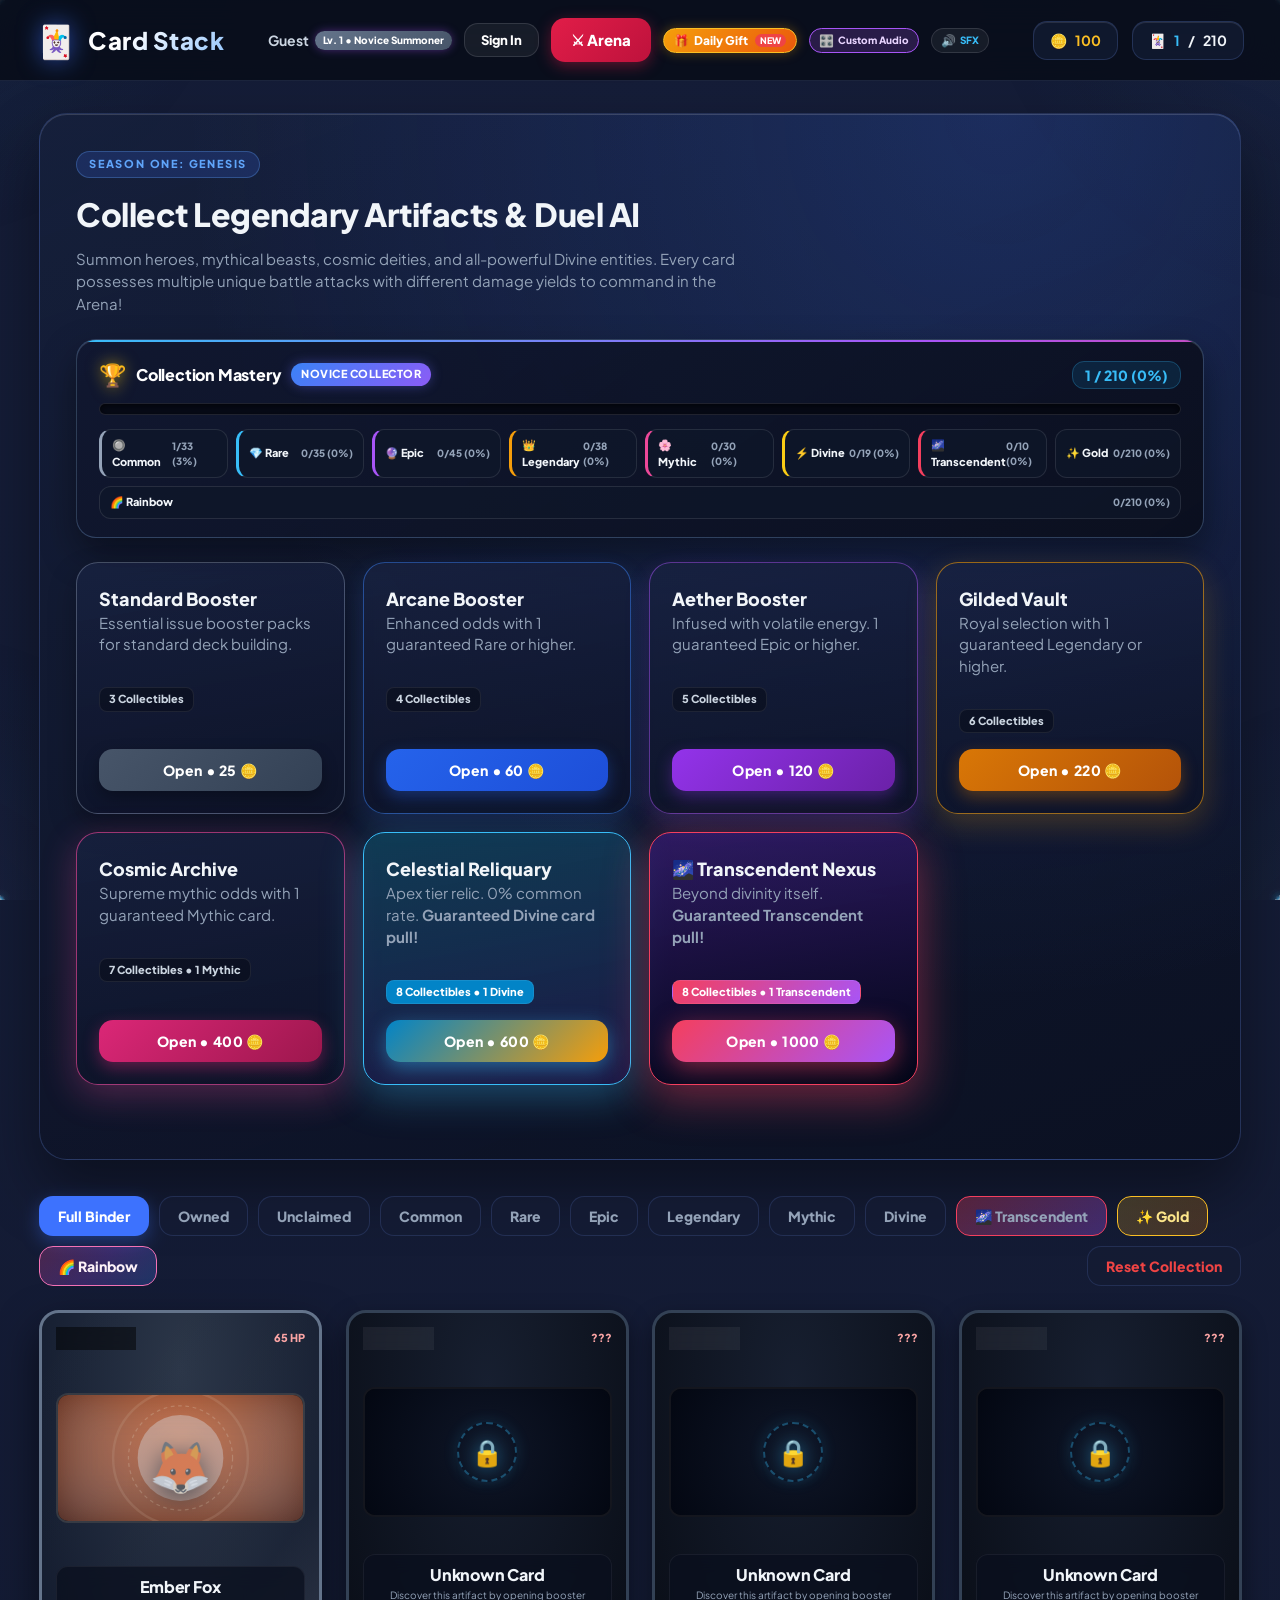
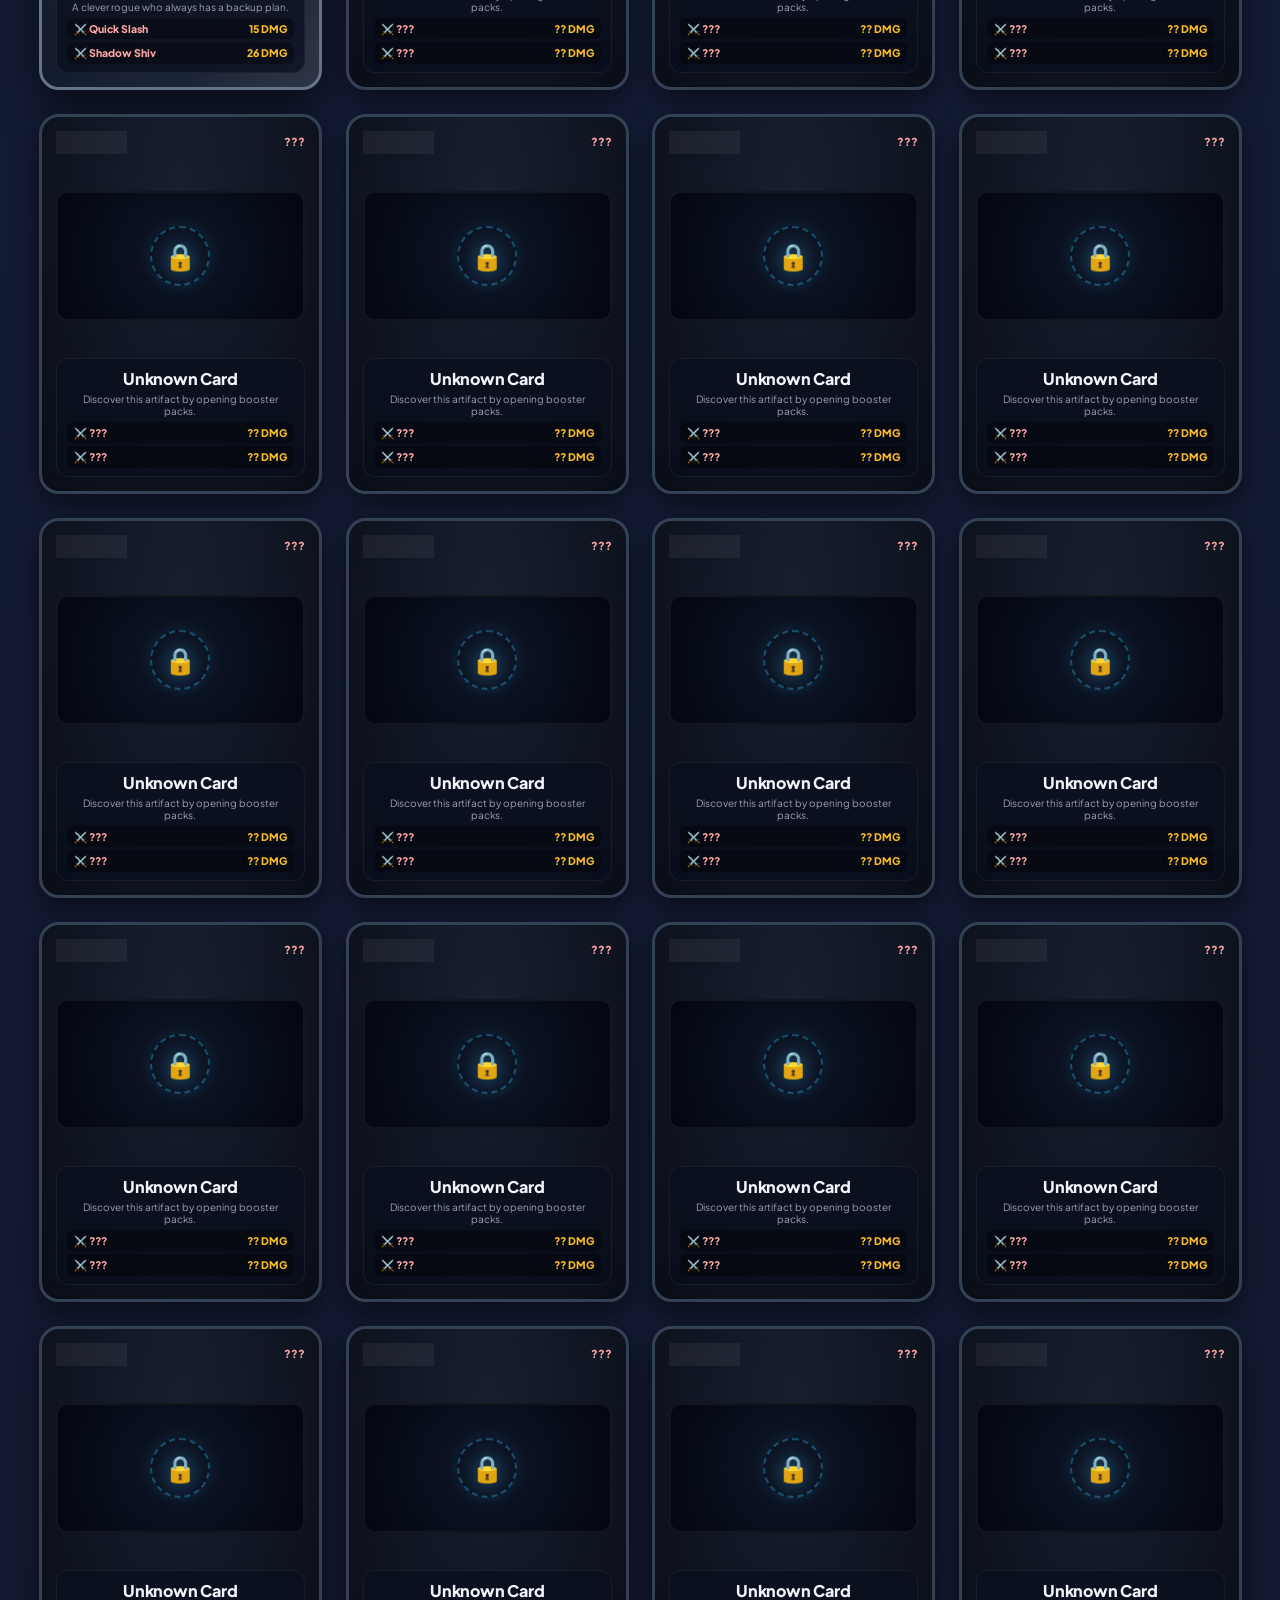
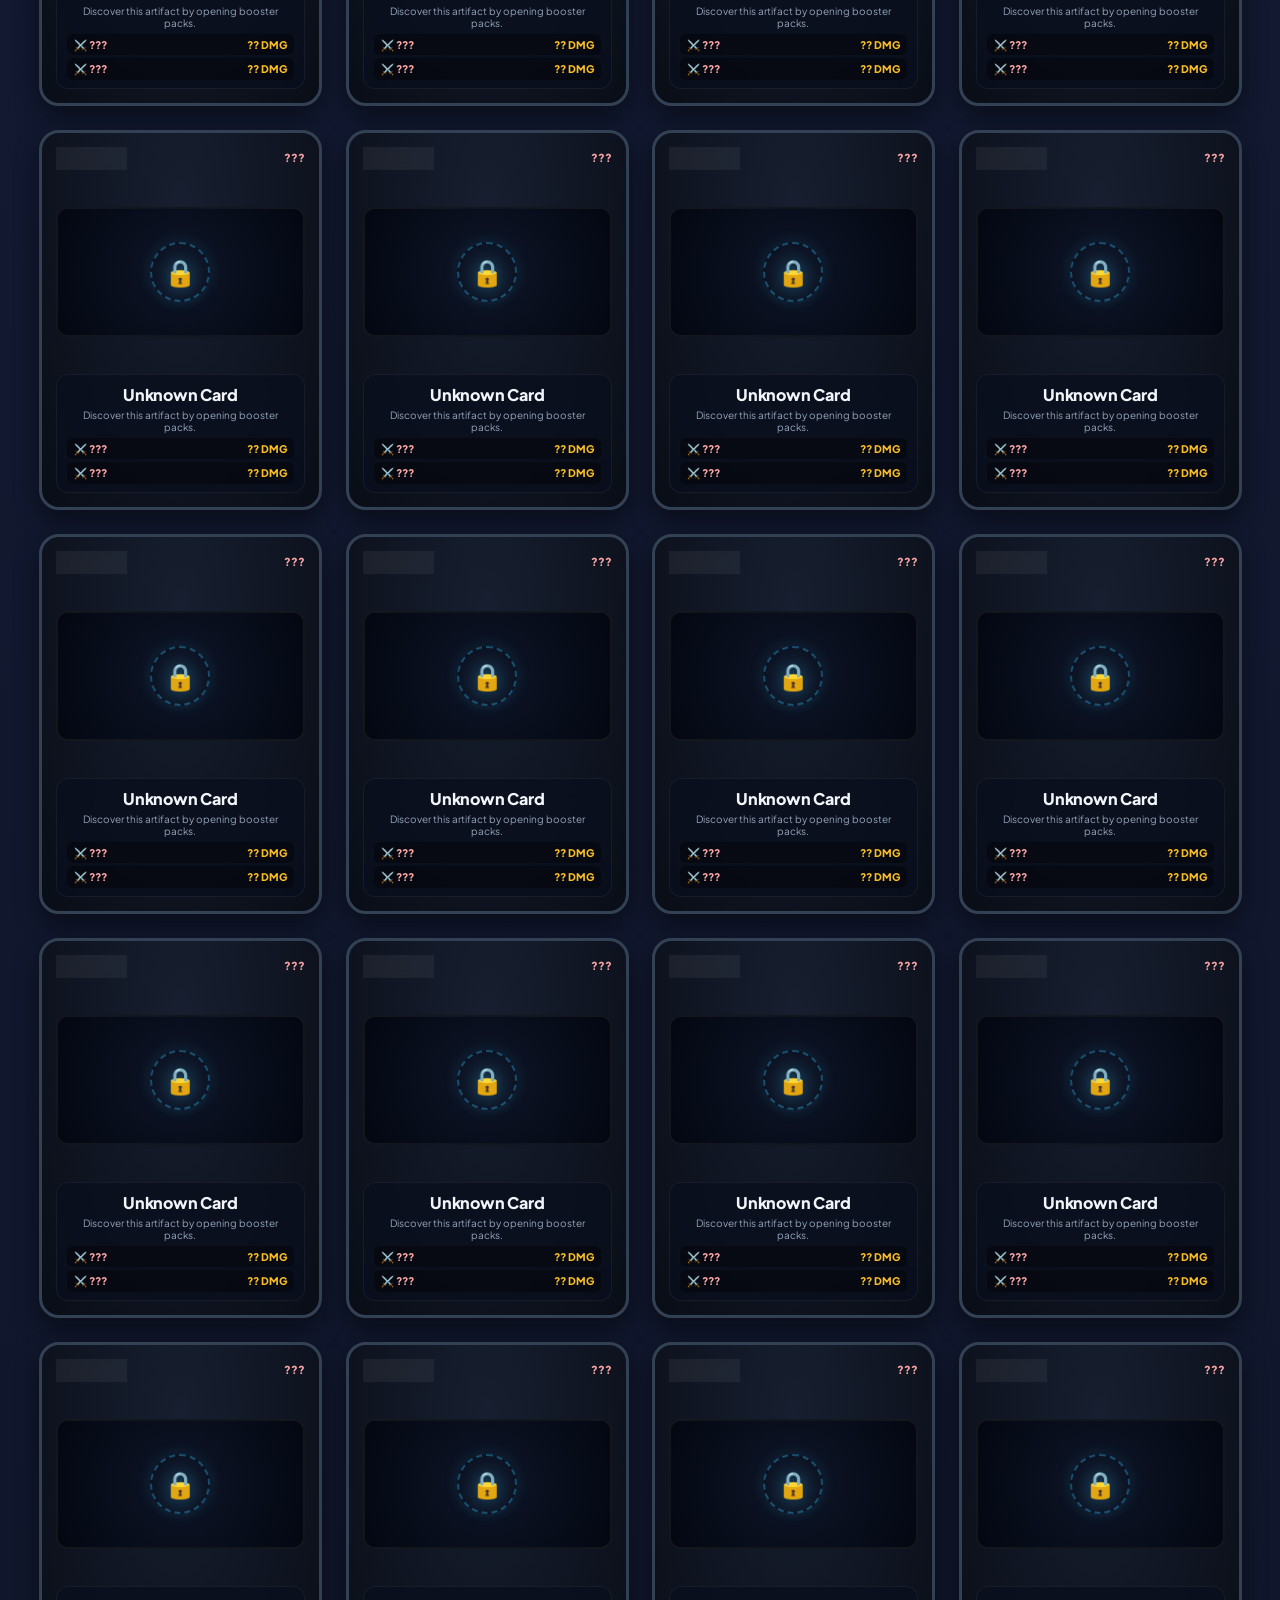
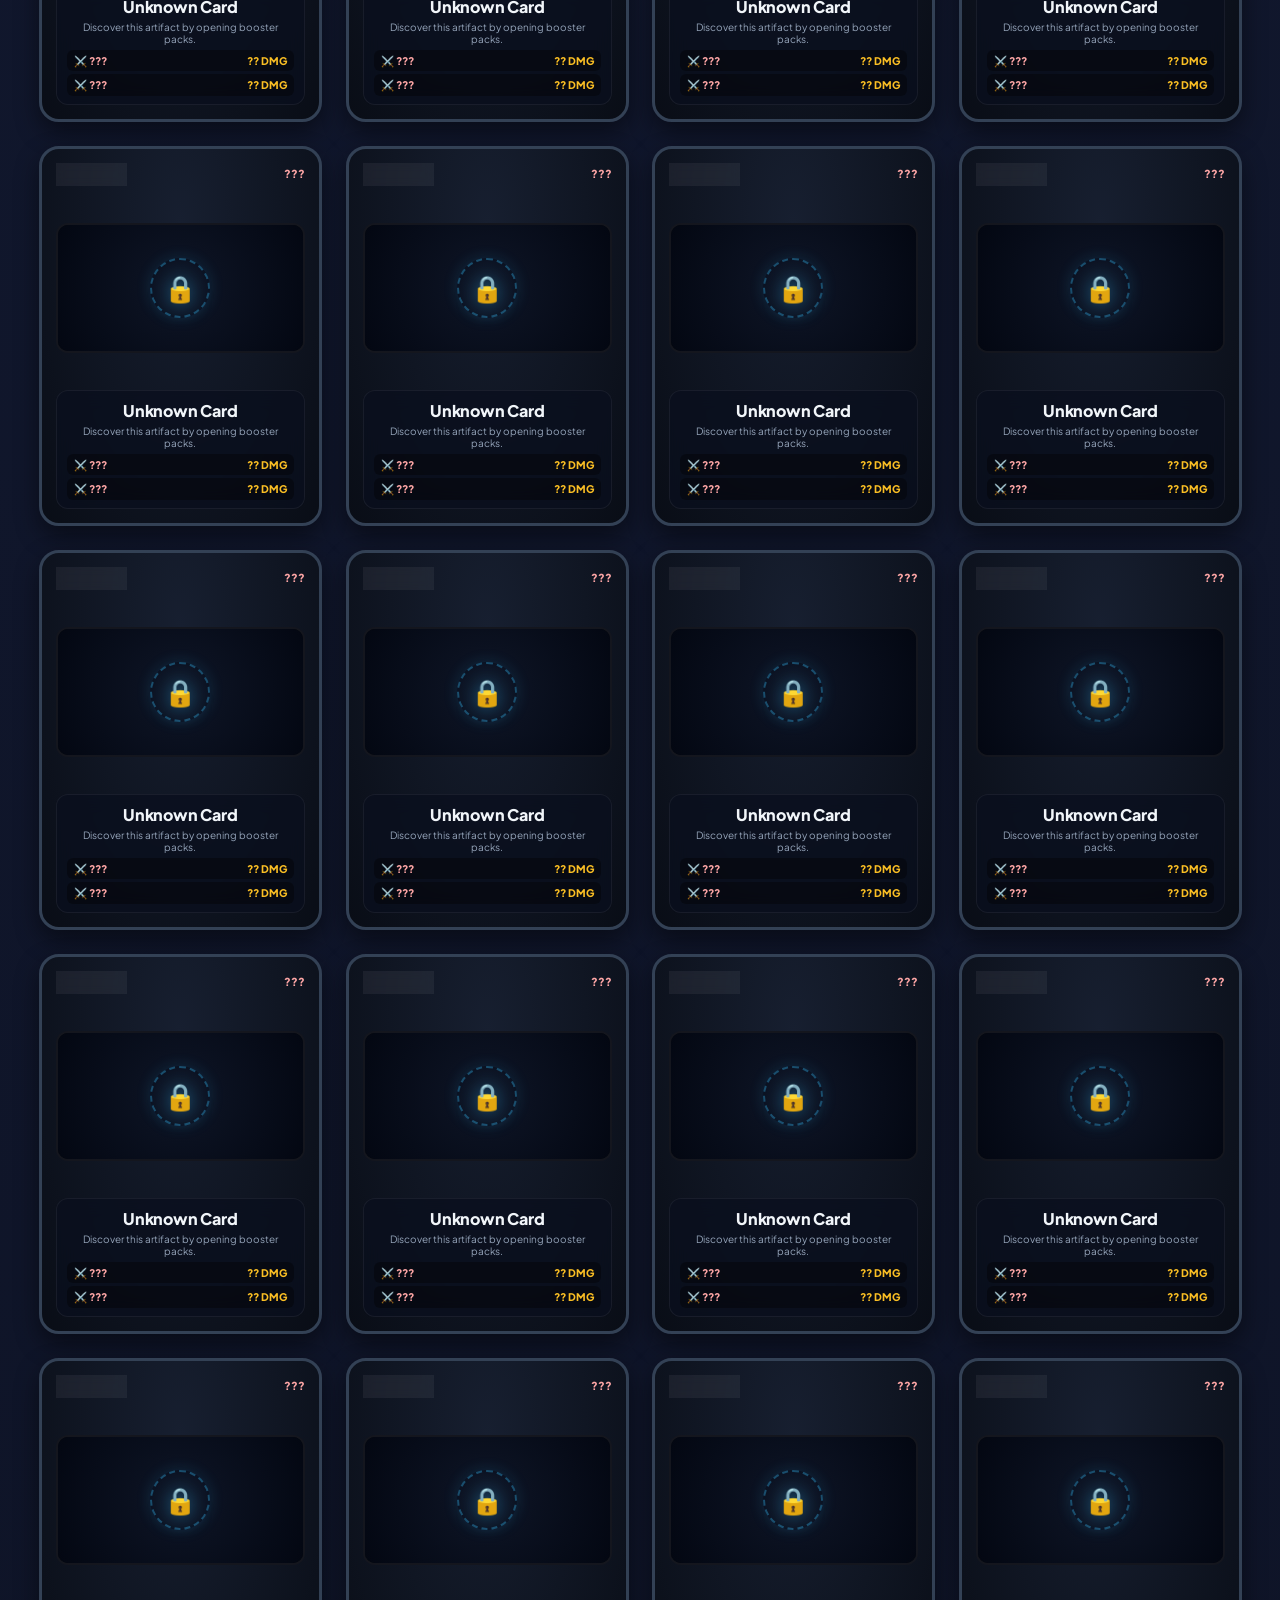
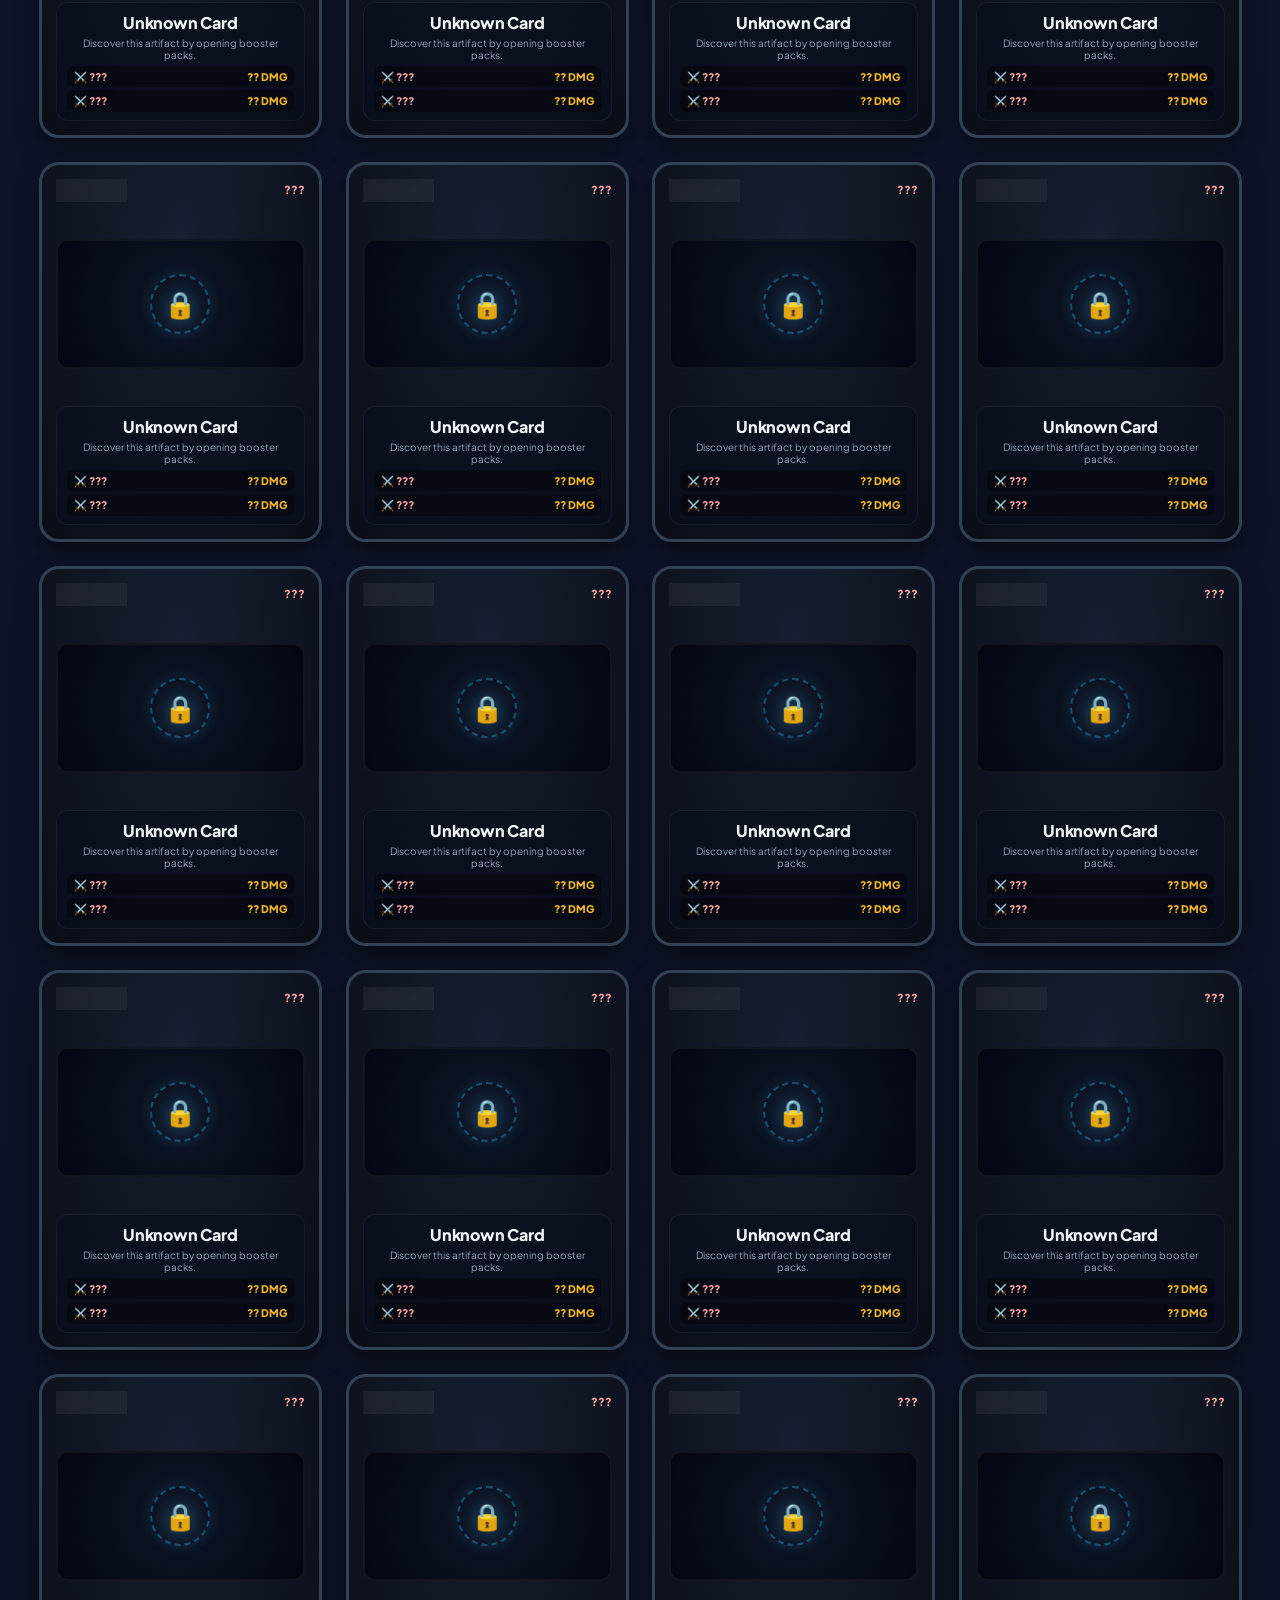
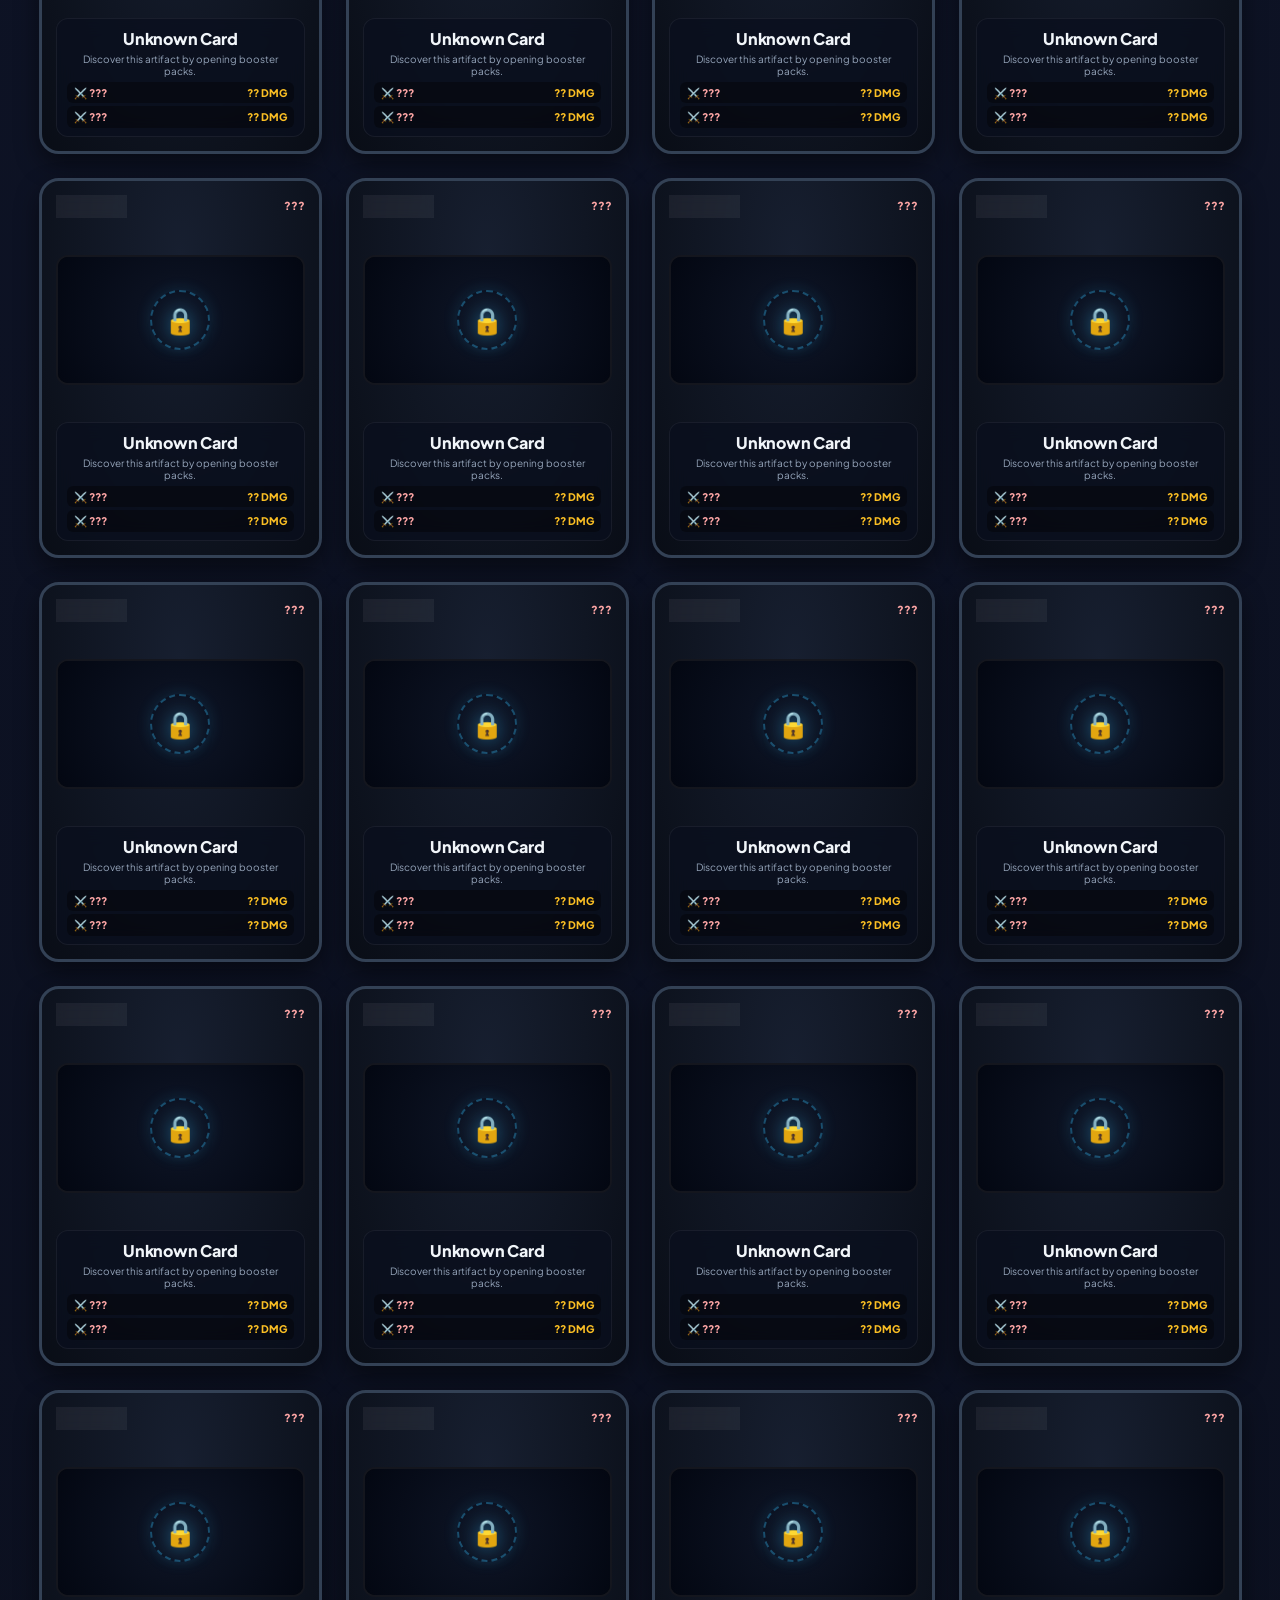
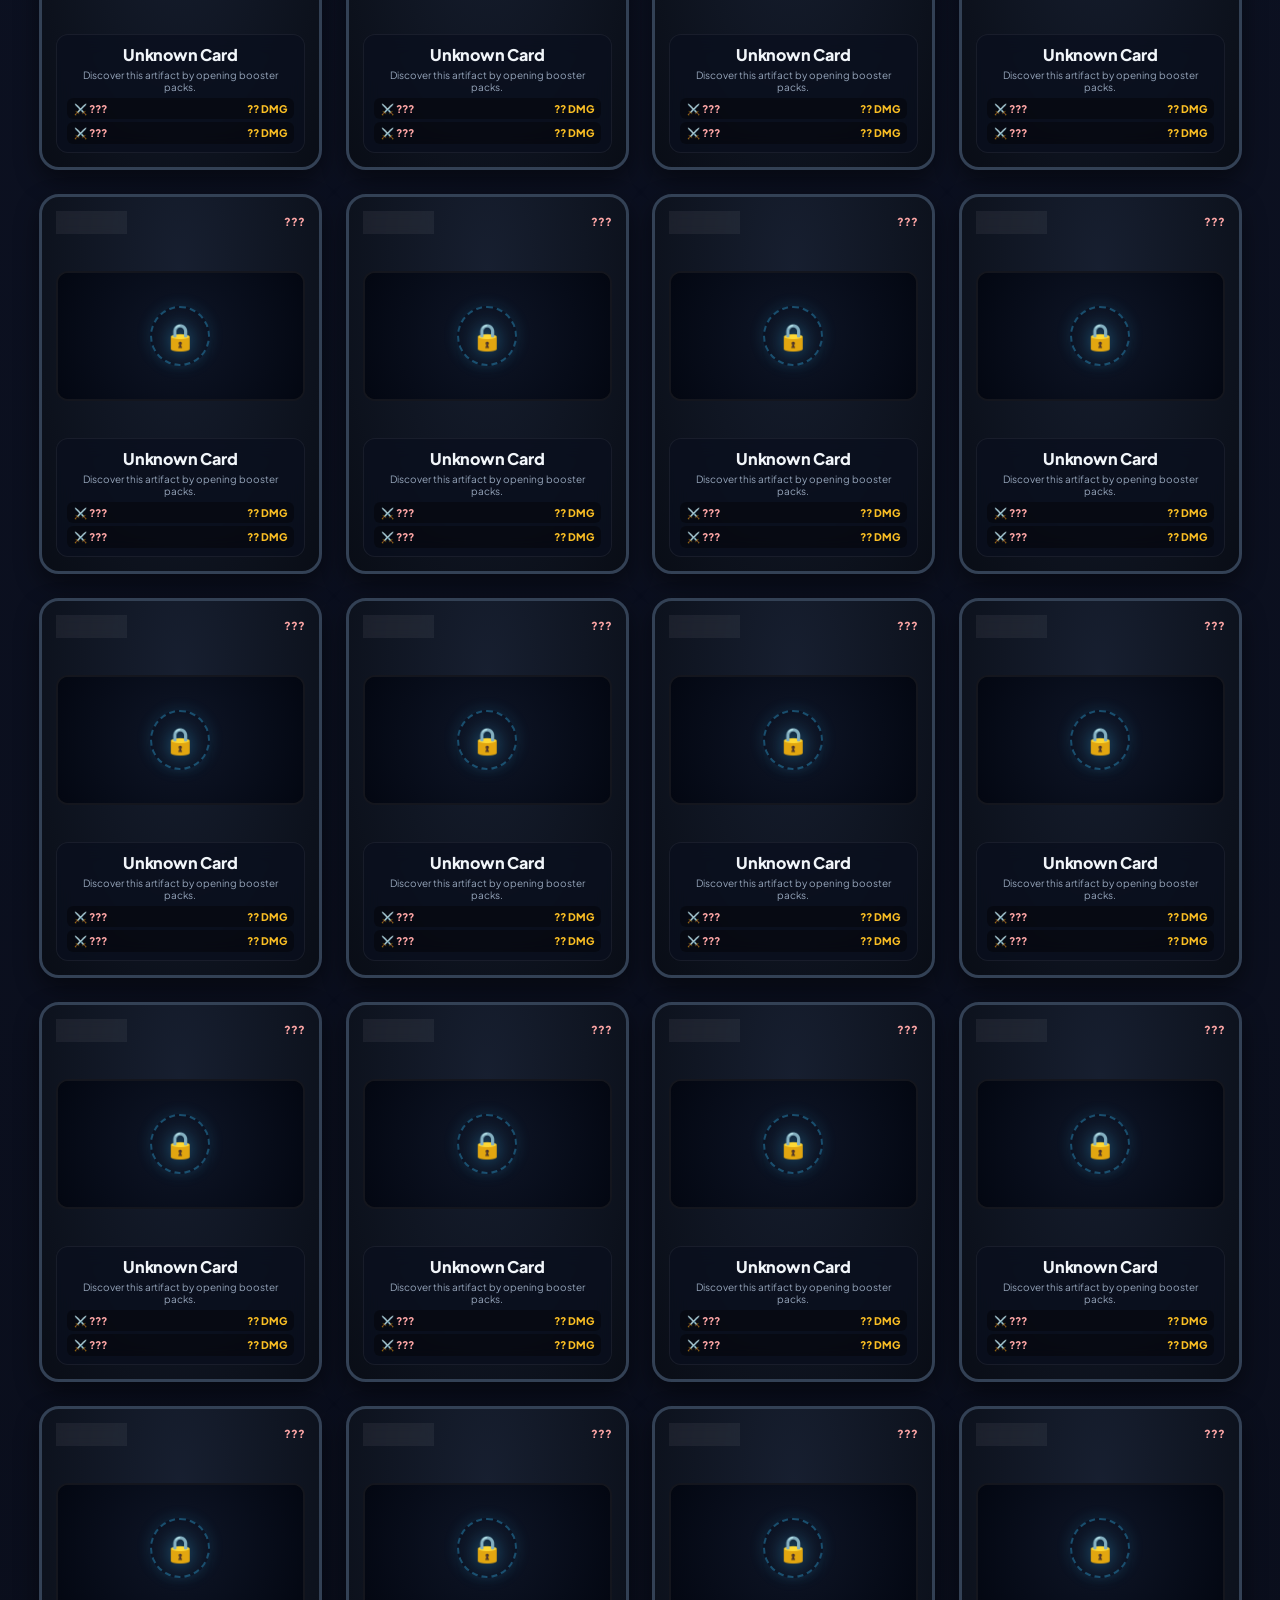
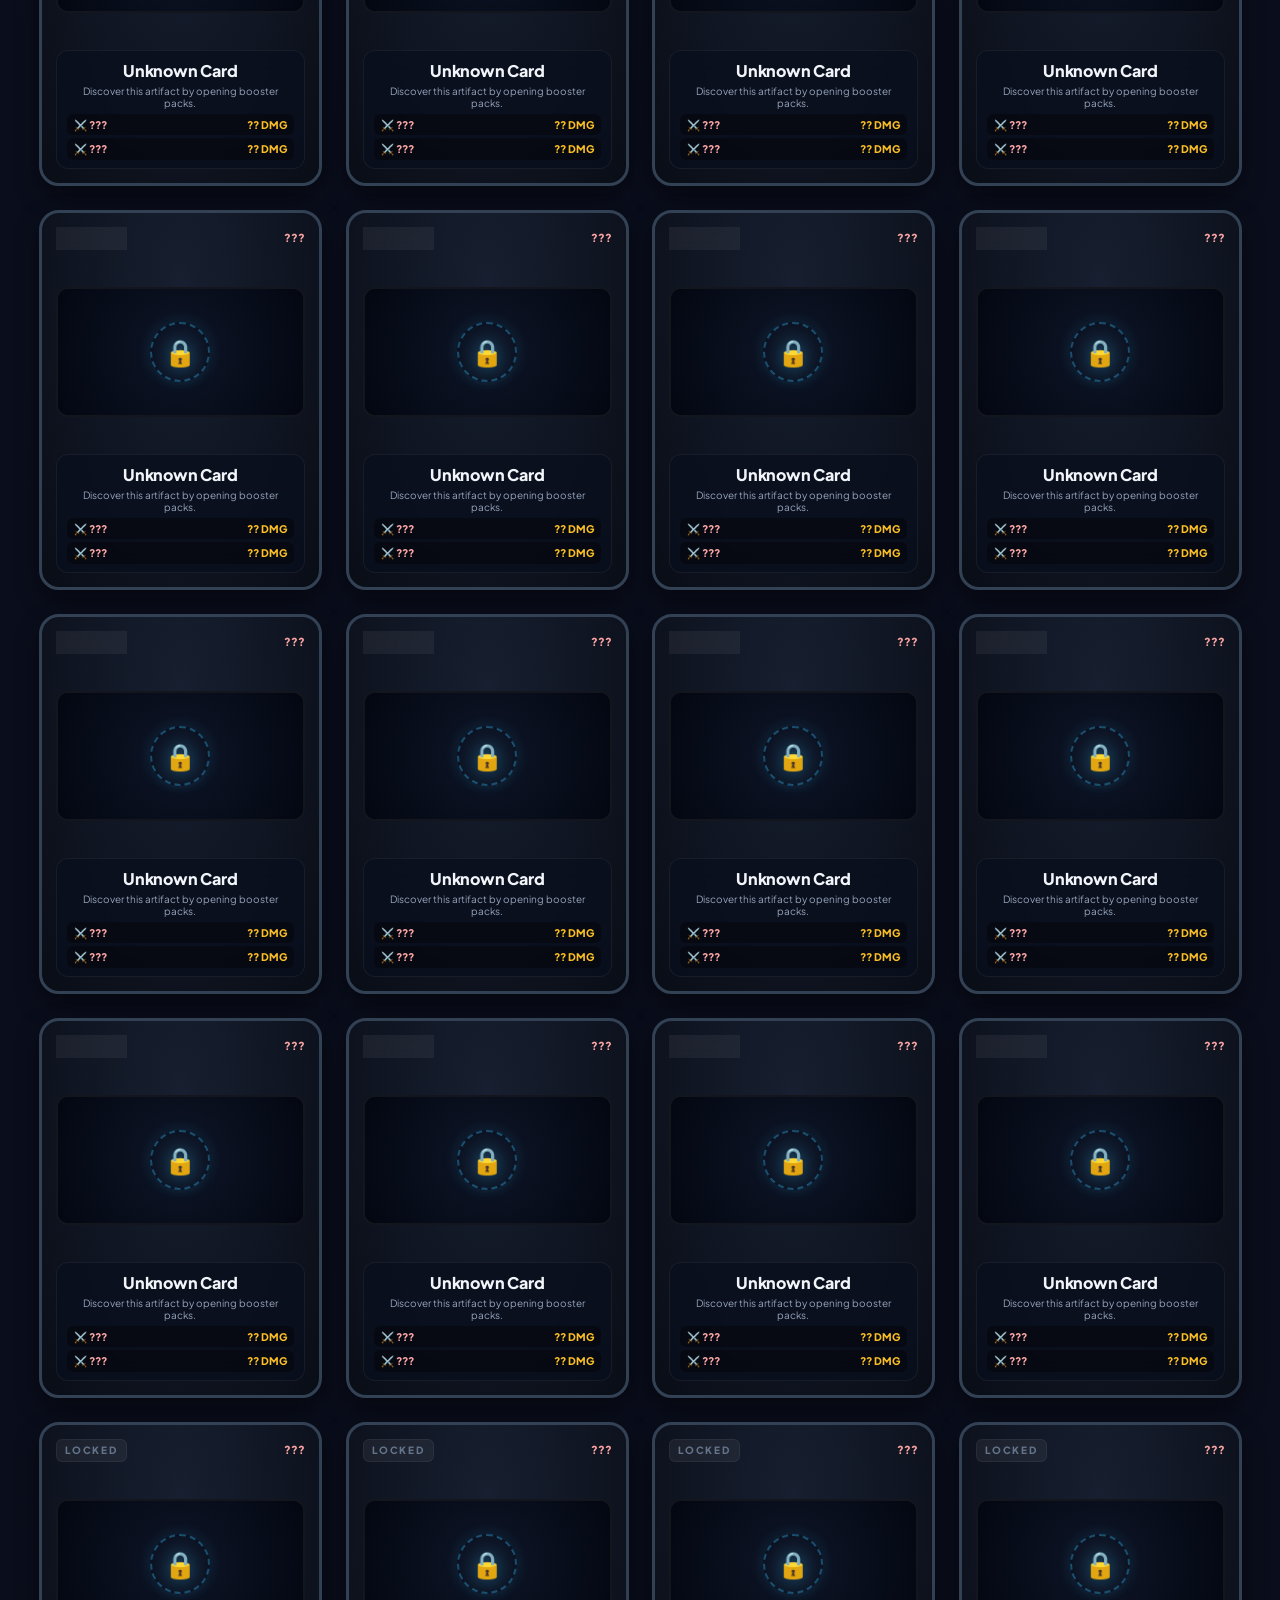
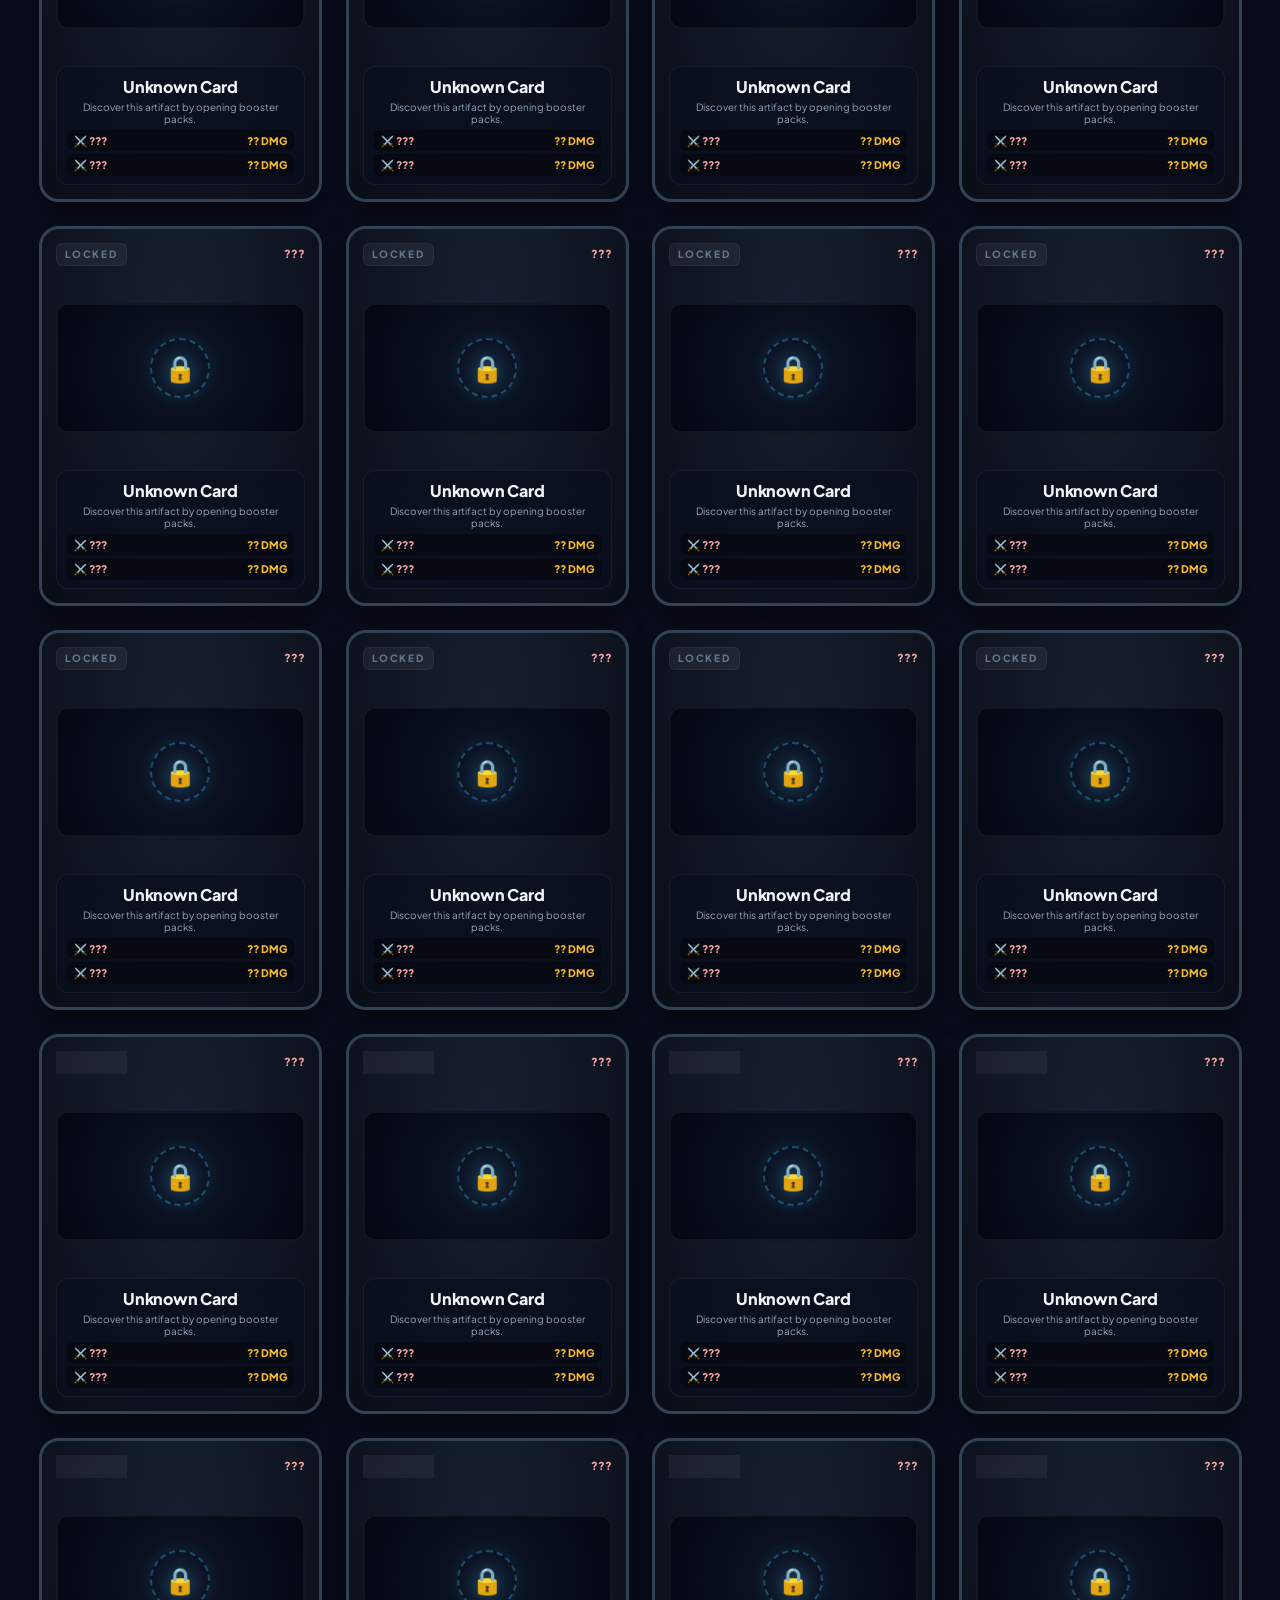
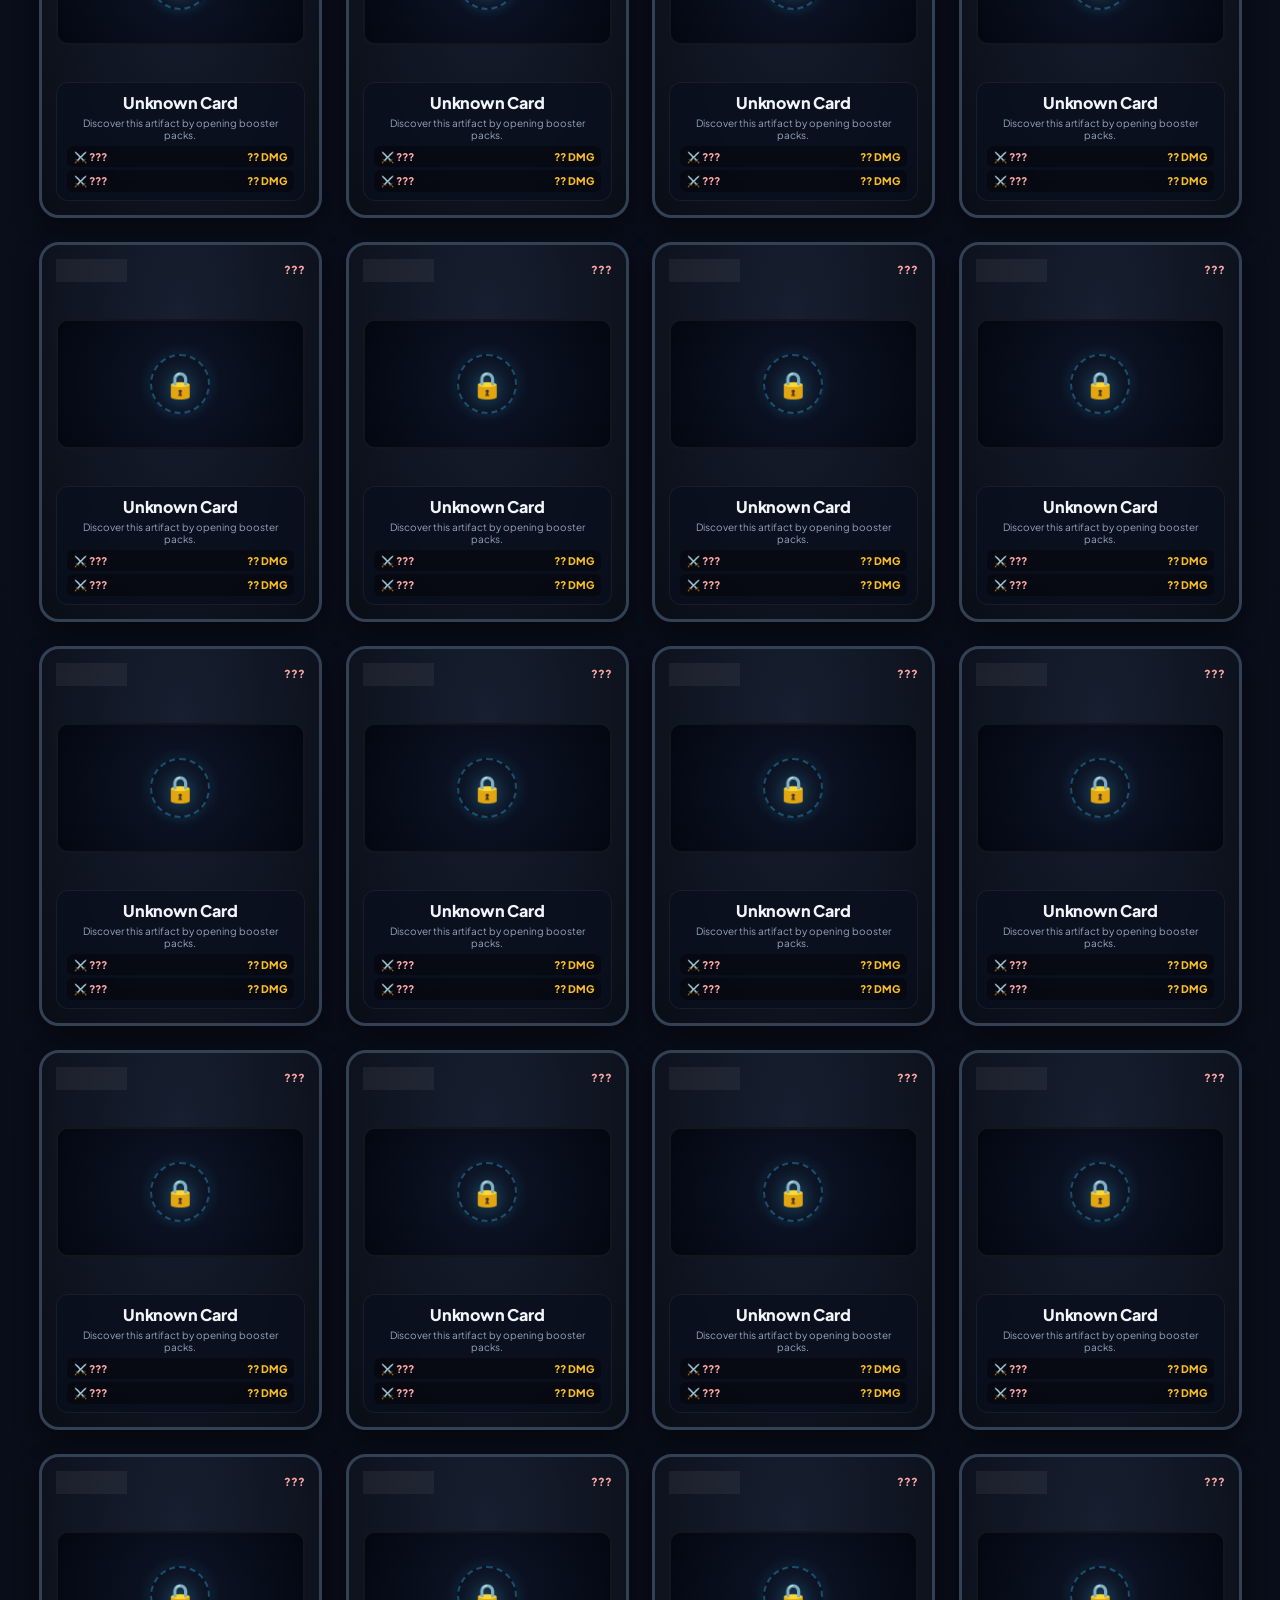
==== commit 9245d8d0: "Zero-G float all cards everywhere and fix Mac black screen on retro and blood moon" ====
--- a/index.html
+++ b/index.html
@@ -2536,6 +2536,9 @@
 <script src="js/arena.js?v=3.0"></script>
 <script src="js/presence.js?v=3.0"></script>
 <script src="js/app.js?v=3.0"></script>
+<!-- REALM SCREEN SHADER OVERLAY (ATMOSPHERE & CRT OVERLAY) -->
+<div id="realmScreenShaderOverlay" aria-hidden="true"></div>
+
 <!-- REALM WEATHER PARTICLES CANVAS -->
 <canvas id="realmWeatherCanvas"></canvas>
 
--- a/css/styles.css
+++ b/css/styles.css
@@ -972,32 +972,60 @@
 /* ========================================================
    GOD REALM, REALITY WARP & ARCADE STYLING
    ======================================================== */
-@keyframes zeroGravityFloat {
-  0% { transform: translateY(0px) rotate(0deg); }
-  33% { transform: translateY(-14px) rotate(1.5deg); }
-  66% { transform: translateY(10px) rotate(-1.5deg); }
-  100% { transform: translateY(0px) rotate(0deg); }
-}
+/* Collection Binder & UI Staggered Zero-G Float Animations */
+@keyframes zeroGravityFloatA {
+  0% { transform: translate3d(0, 0, 0) rotate(0deg); }
+  50% { transform: translate3d(-8px, -24px, 0) rotate(-3deg); }
+  100% { transform: translate3d(10px, 16px, 0) rotate(2.5deg); }
+}
+@keyframes zeroGravityFloatB {
+  0% { transform: translate3d(0, 0, 0) rotate(0deg); }
+  50% { transform: translate3d(12px, -30px, 0) rotate(3.5deg); }
+  100% { transform: translate3d(-6px, 18px, 0) rotate(-2.8deg); }
+}
+@keyframes zeroGravityFloatC {
+  0% { transform: translate3d(0, 0, 0) rotate(0deg); }
+  50% { transform: translate3d(-14px, -18px, 0) rotate(2.8deg); }
+  100% { transform: translate3d(14px, -28px, 0) rotate(-3.5deg); }
+}
+@keyframes zeroGravityFloatD {
+  0% { transform: translate3d(0, 0, 0) rotate(0deg); }
+  50% { transform: translate3d(8px, -32px, 0) rotate(-4deg); }
+  100% { transform: translate3d(-12px, 20px, 0) rotate(3deg); }
+}
+
 body.zero-gravity-active .card,
 body.zero-gravity-active .pack-card,
 body.zero-gravity-active .adminCard,
 body.zero-gravity-active header,
 body.zero-gravity-active .battleBox {
-  animation: zeroGravityFloat 6s ease-in-out infinite alternate !important;
-}
-
-body.crt-arcade-active::before {
-  content: " ";
-  display: block;
-  position: fixed;
-  top: 0; left: 0; bottom: 0; right: 0;
-  background: linear-gradient(rgba(18, 16, 16, 0) 50%, rgba(0, 0, 0, 0.4) 50%), linear-gradient(90deg, rgba(255, 0, 0, 0.04), rgba(0, 255, 0, 0.02), rgba(0, 0, 255, 0.04));
-  z-index: 99995;
-  background-size: 100% 3px, 6px 100%;
-  pointer-events: none;
+  animation: zeroGravityFloatA 7s ease-in-out infinite alternate !important;
+}
+body.zero-gravity-active #grid .card:nth-child(2n) {
+  animation: zeroGravityFloatB 8.2s ease-in-out infinite alternate !important;
+  animation-delay: -2s !important;
+}
+body.zero-gravity-active #grid .card:nth-child(3n) {
+  animation: zeroGravityFloatC 6.6s ease-in-out infinite alternate !important;
+  animation-delay: -4s !important;
+}
+body.zero-gravity-active #grid .card:nth-child(5n) {
+  animation: zeroGravityFloatD 9s ease-in-out infinite alternate !important;
+  animation-delay: -1.5s !important;
+}
+
+/* 80s Retro CRT Effect - Mac WebKit Safe, Zero Blackout */
+#realmScreenShaderOverlay.crt-arcade-active,
+body.crt-arcade-active #realmScreenShaderOverlay {
+  opacity: 1 !important;
+  background: linear-gradient(rgba(18, 16, 16, 0) 50%, rgba(0, 0, 0, 0.22) 50%),
+              repeating-linear-gradient(0deg, rgba(0, 0, 0, 0.08) 0px, rgba(0, 0, 0, 0.08) 1px, transparent 1px, transparent 3px) !important;
+  background-size: 100% 4px, 100% 3px !important;
+  box-shadow: inset 0 0 90px rgba(0, 0, 0, 0.5) !important;
 }
 body.crt-arcade-active {
-  filter: contrast(1.15) brightness(1.1) saturate(1.2);
+  /* Safe text illumination without crushing root body filter */
+  text-shadow: 0.5px 0.5px 1px rgba(6, 182, 212, 0.35);
 }
 
 body.mirror-dimension-active {
@@ -1775,33 +1803,137 @@
   100% { opacity: 0; transform: translateY(-60px) scale(1); }
 }
 
-/* Zero-G Floating Cards */
+/* Zero-G Authentic Floating Card Entities */
 .chaos-zero-g-card {
   position: fixed;
-  width: 60px;
-  height: 85px;
-  border-radius: 8px;
-  background: rgba(15, 23, 42, 0.85);
+  width: 100px;
+  height: 144px;
+  border-radius: 10px;
+  background: linear-gradient(145deg, rgba(15, 23, 42, 0.94), rgba(9, 13, 22, 0.96));
   border: 2px solid #38bdf8;
-  box-shadow: 0 0 15px rgba(56, 189, 248, 0.4);
+  box-shadow: 0 10px 25px rgba(0, 0, 0, 0.65), 0 0 16px rgba(56, 189, 248, 0.4);
   z-index: 99990;
   pointer-events: auto;
   cursor: grab;
   user-select: none;
+  -webkit-user-select: none;
   display: flex;
   flex-direction: column;
+  padding: 6px;
+  box-sizing: border-box;
+  text-align: center;
+  will-change: transform;
+  transform-style: preserve-3d;
+  backface-visibility: hidden;
+  transition: box-shadow 0.2s, border-color 0.2s;
+  overflow: hidden;
+}
+
+@media (max-width: 600px) {
+  .chaos-zero-g-card {
+    width: 78px;
+    height: 114px;
+    padding: 4px;
+  }
+}
+
+.chaos-zero-g-card:hover {
+  box-shadow: 0 15px 35px rgba(0, 0, 0, 0.85), 0 0 30px rgba(168, 85, 247, 0.85);
+  border-color: #c084fc;
+  z-index: 99994;
+}
+
+.chaos-zero-g-card.is-dragging {
+  cursor: grabbing !important;
+  box-shadow: 0 20px 45px rgba(0, 0, 0, 0.95), 0 0 40px rgba(56, 189, 248, 0.9) !important;
+  border-color: #38bdf8 !important;
+  z-index: 99995 !important;
+}
+
+/* Zero-G Card Inner Sections */
+.zero-g-card-top {
+  display: flex;
+  justify-content: space-between;
+  align-items: center;
+  font-size: 8px;
+  font-weight: 800;
+  line-height: 1;
+  margin-bottom: 4px;
+}
+.zero-g-rarity {
+  text-transform: uppercase;
+  letter-spacing: 0.5px;
+  max-width: 65px;
+  overflow: hidden;
+  text-overflow: ellipsis;
+  white-space: nowrap;
+}
+.zero-g-hp {
+  color: #fca5a5;
+  font-weight: 900;
+}
+
+.zero-g-card-art {
+  flex: 1;
+  width: 100%;
+  border-radius: 6px;
+  overflow: hidden;
+  position: relative;
+  background: #020617;
+  display: flex;
   align-items: center;
   justify-content: center;
-  padding: 4px;
-  text-align: center;
-  transition: box-shadow 0.2s;
-}
-.chaos-zero-g-card:hover {
-  box-shadow: 0 0 25px rgba(168, 85, 247, 0.8);
-  border-color: #c084fc;
-}
-.chaos-zero-g-card:active {
-  cursor: grabbing;
+}
+.zero-g-card-art img {
+  width: 100%;
+  height: 100%;
+  object-fit: cover;
+  pointer-events: none;
+  display: block;
+}
+
+.zero-g-card-bot {
+  margin-top: 4px;
+  line-height: 1.2;
+}
+.zero-g-name {
+  font-size: 9px;
+  font-weight: 900;
+  color: #ffffff;
+  overflow: hidden;
+  text-overflow: ellipsis;
+  white-space: nowrap;
+  text-shadow: 0 1px 3px rgba(0,0,0,0.8);
+}
+.zero-g-atk {
+  font-size: 7.5px;
+  color: #94a3b8;
+  font-weight: 700;
+  overflow: hidden;
+  text-overflow: ellipsis;
+  white-space: nowrap;
+}
+
+/* Rarity specific glow borders for zero-G floaters */
+.chaos-zero-g-card.common { border-color: #94a3b8; }
+.chaos-zero-g-card.uncommon { border-color: #10b981; box-shadow: 0 8px 20px rgba(0,0,0,0.5), 0 0 14px rgba(16, 185, 129, 0.4); }
+.chaos-zero-g-card.rare { border-color: #3b82f6; box-shadow: 0 8px 20px rgba(0,0,0,0.5), 0 0 14px rgba(59, 130, 246, 0.4); }
+.chaos-zero-g-card.epic { border-color: #a855f7; box-shadow: 0 8px 20px rgba(0,0,0,0.5), 0 0 16px rgba(168, 85, 247, 0.5); }
+.chaos-zero-g-card.legendary { border-color: #f59e0b; box-shadow: 0 8px 20px rgba(0,0,0,0.5), 0 0 18px rgba(245, 158, 11, 0.6); }
+.chaos-zero-g-card.mythic { border-color: #ec4899; box-shadow: 0 8px 20px rgba(0,0,0,0.5), 0 0 20px rgba(236, 72, 153, 0.65); }
+.chaos-zero-g-card.divine { border-color: #38bdf8; box-shadow: 0 8px 20px rgba(0,0,0,0.5), 0 0 22px rgba(56, 189, 248, 0.8), 0 0 10px rgba(250, 204, 21, 0.6); }
+.chaos-zero-g-card.transcendent { border-color: #c084fc; box-shadow: 0 8px 20px rgba(0,0,0,0.5), 0 0 24px rgba(192, 132, 252, 0.8); }
+.chaos-zero-g-card.void { border-color: #818cf8; box-shadow: 0 8px 20px rgba(0,0,0,0.7), inset 0 0 15px #312e81, 0 0 22px #4f46e5; }
+
+/* Rainbow & Gold Foil editions for zero-G floaters */
+.chaos-zero-g-card.rainbow-edition-card {
+  border-color: #f43f5e !important;
+  animation: rainbowBorderCycle 4s linear infinite;
+  box-shadow: 0 8px 20px rgba(0,0,0,0.5), 0 0 25px rgba(244, 63, 94, 0.7) !important;
+}
+.chaos-zero-g-card.gold-edition-card {
+  border-color: #f59e0b !important;
+  box-shadow: 0 8px 20px rgba(0,0,0,0.5), 0 0 25px rgba(245, 158, 11, 0.8), inset 0 0 12px rgba(253, 224, 71, 0.4) !important;
 }
 
 /* Cosmic Singularity (Black Hole) */
@@ -1875,31 +2007,63 @@
   100% { transform: rotate(15deg); }
 }
 
-/* Screen Shaders */
-body.shader-cyber-neon {
-  filter: contrast(1.18) saturate(1.6) brightness(1.02) !important;
-  box-shadow: inset 0 0 100px rgba(6, 182, 212, 0.4), inset 0 0 150px rgba(236, 72, 153, 0.3) !important;
+/* ========================================================
+   SCREEN SHADERS & ATMOSPHERE (Mac WebKit Safe, Zero Blackout)
+   ======================================================== */
+#realmScreenShaderOverlay {
+  position: fixed;
+  inset: 0;
+  width: 100vw;
+  height: 100vh;
+  pointer-events: none;
+  z-index: 99992;
+  opacity: 0;
+  transition: opacity 0.4s ease, background 0.4s ease;
+  overflow: hidden;
+}
+
+/* Blood Moon Eclipse - Mac Safe, Radiant Crimson Atmospheric Aura */
+#realmScreenShaderOverlay.shader-blood-moon,
+body.shader-blood-moon #realmScreenShaderOverlay {
+  opacity: 1 !important;
+  background: radial-gradient(circle at 80% 20%, rgba(220, 38, 38, 0.26) 0%, rgba(153, 27, 27, 0.18) 35%, rgba(15, 23, 42, 0.1) 75%, rgba(0, 0, 0, 0.25) 100%) !important;
+  box-shadow: inset 0 0 130px rgba(220, 38, 38, 0.55), inset 0 0 50px rgba(0, 0, 0, 0.35) !important;
 }
 
 body.shader-blood-moon {
-  filter: contrast(1.2) sepia(0.65) hue-rotate(320deg) saturate(2.2) !important;
-  box-shadow: inset 0 0 120px rgba(220, 38, 38, 0.65), inset 0 0 40px #000 !important;
+  --panel-border: rgba(239, 68, 68, 0.4) !important;
+  --accent-blue: #ef4444 !important;
+}
+
+/* Retro VHS Shader - Mac Safe, Zero Blackout */
+#realmScreenShaderOverlay.shader-vhs-retro,
+body.shader-vhs-retro #realmScreenShaderOverlay {
+  opacity: 1 !important;
+  background: repeating-linear-gradient(0deg, rgba(0, 0, 0, 0.12) 0px, rgba(0, 0, 0, 0.12) 1px, transparent 1px, transparent 3px) !important;
+  box-shadow: inset 0 0 80px rgba(0, 0, 0, 0.45) !important;
 }
 
 body.shader-vhs-retro {
-  filter: contrast(1.1) brightness(1.05) saturate(1.3) !important;
-  background-image: repeating-linear-gradient(0deg, rgba(0,0,0,0.18) 0px, rgba(0,0,0,0.18) 1px, transparent 1px, transparent 3px) !important;
-  text-shadow: 1px 0 #ef4444, -1px 0 #3b82f6;
-}
-
-body.shader-prismatic {
-  filter: contrast(1.08) hue-rotate(60deg) saturate(1.5) !important;
-  animation: chromaticPulse 8s infinite alternate ease-in-out;
-}
-@keyframes chromaticPulse {
-  0% { filter: contrast(1.08) hue-rotate(0deg) saturate(1.5); }
-  50% { filter: contrast(1.15) hue-rotate(180deg) saturate(1.8); }
-  100% { filter: contrast(1.08) hue-rotate(360deg) saturate(1.5); }
+  text-shadow: 1px 0 rgba(239, 68, 68, 0.45), -1px 0 rgba(59, 130, 246, 0.45);
+}
+
+/* Cyber Neon Shader - Mac Safe */
+#realmScreenShaderOverlay.shader-cyber-neon,
+body.shader-cyber-neon #realmScreenShaderOverlay {
+  opacity: 1 !important;
+  box-shadow: inset 0 0 90px rgba(6, 182, 212, 0.3), inset 0 0 140px rgba(236, 72, 153, 0.25) !important;
+}
+
+/* Prismatic Chroma Shift - Mac Safe */
+#realmScreenShaderOverlay.shader-prismatic,
+body.shader-prismatic #realmScreenShaderOverlay {
+  opacity: 1 !important;
+  animation: safeChromaticShift 8s infinite alternate ease-in-out !important;
+}
+@keyframes safeChromaticShift {
+  0% { box-shadow: inset 0 0 90px rgba(168, 85, 247, 0.35); }
+  50% { box-shadow: inset 0 0 110px rgba(6, 182, 212, 0.4); }
+  100% { box-shadow: inset 0 0 90px rgba(236, 72, 153, 0.35); }
 }
 
 /* Instant God Pack Mini Card */
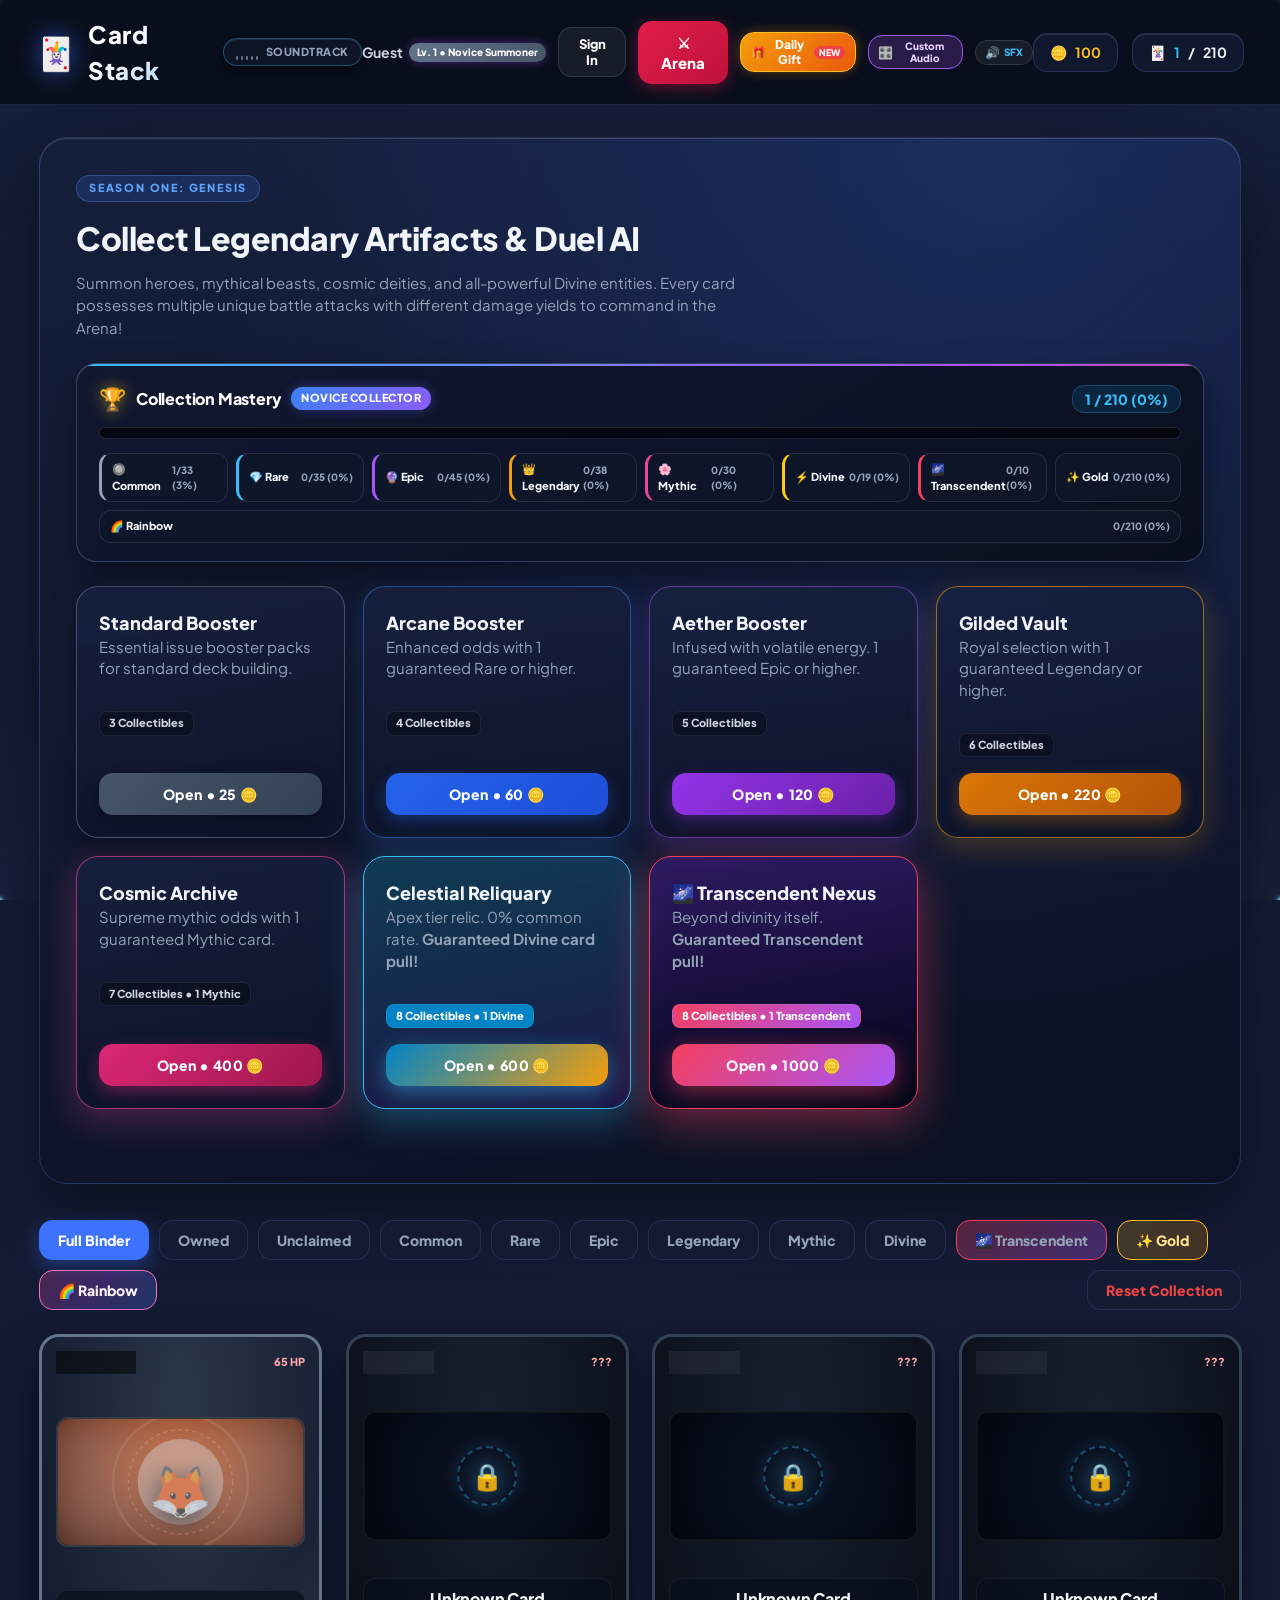
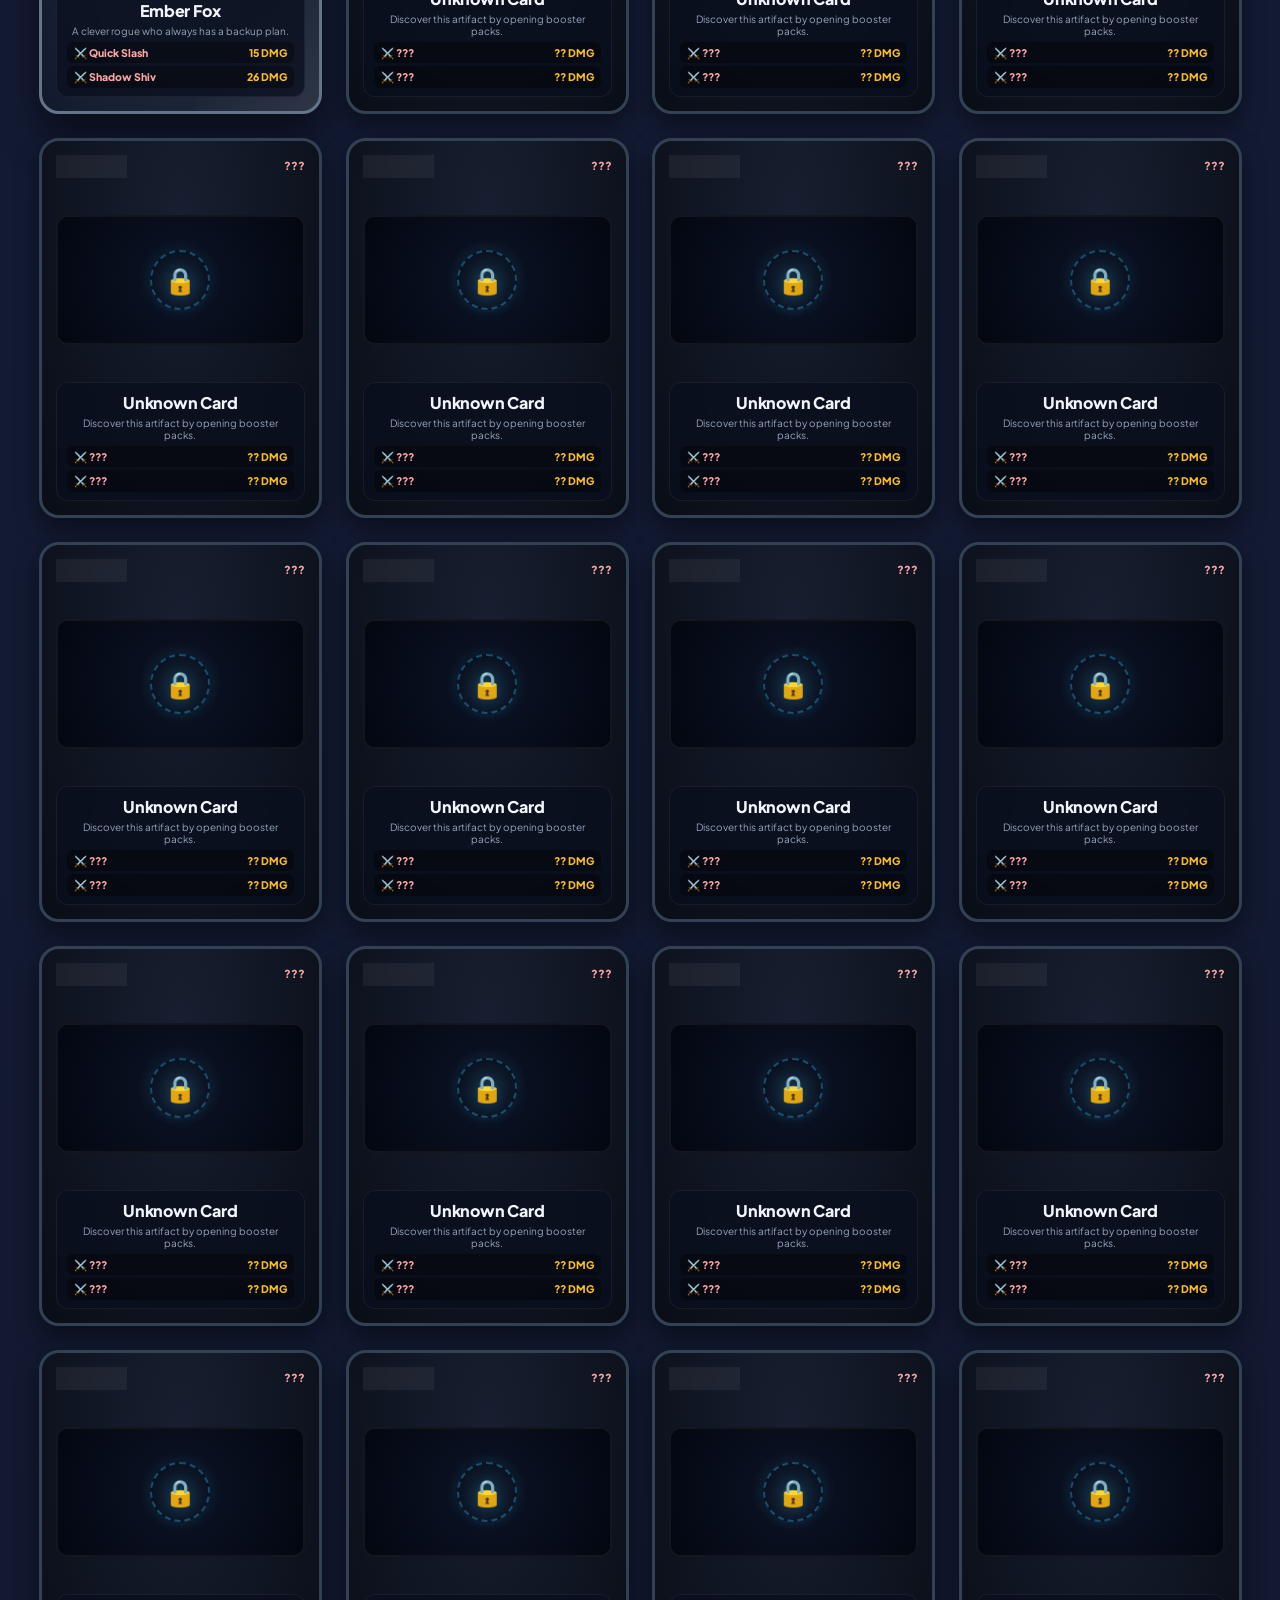
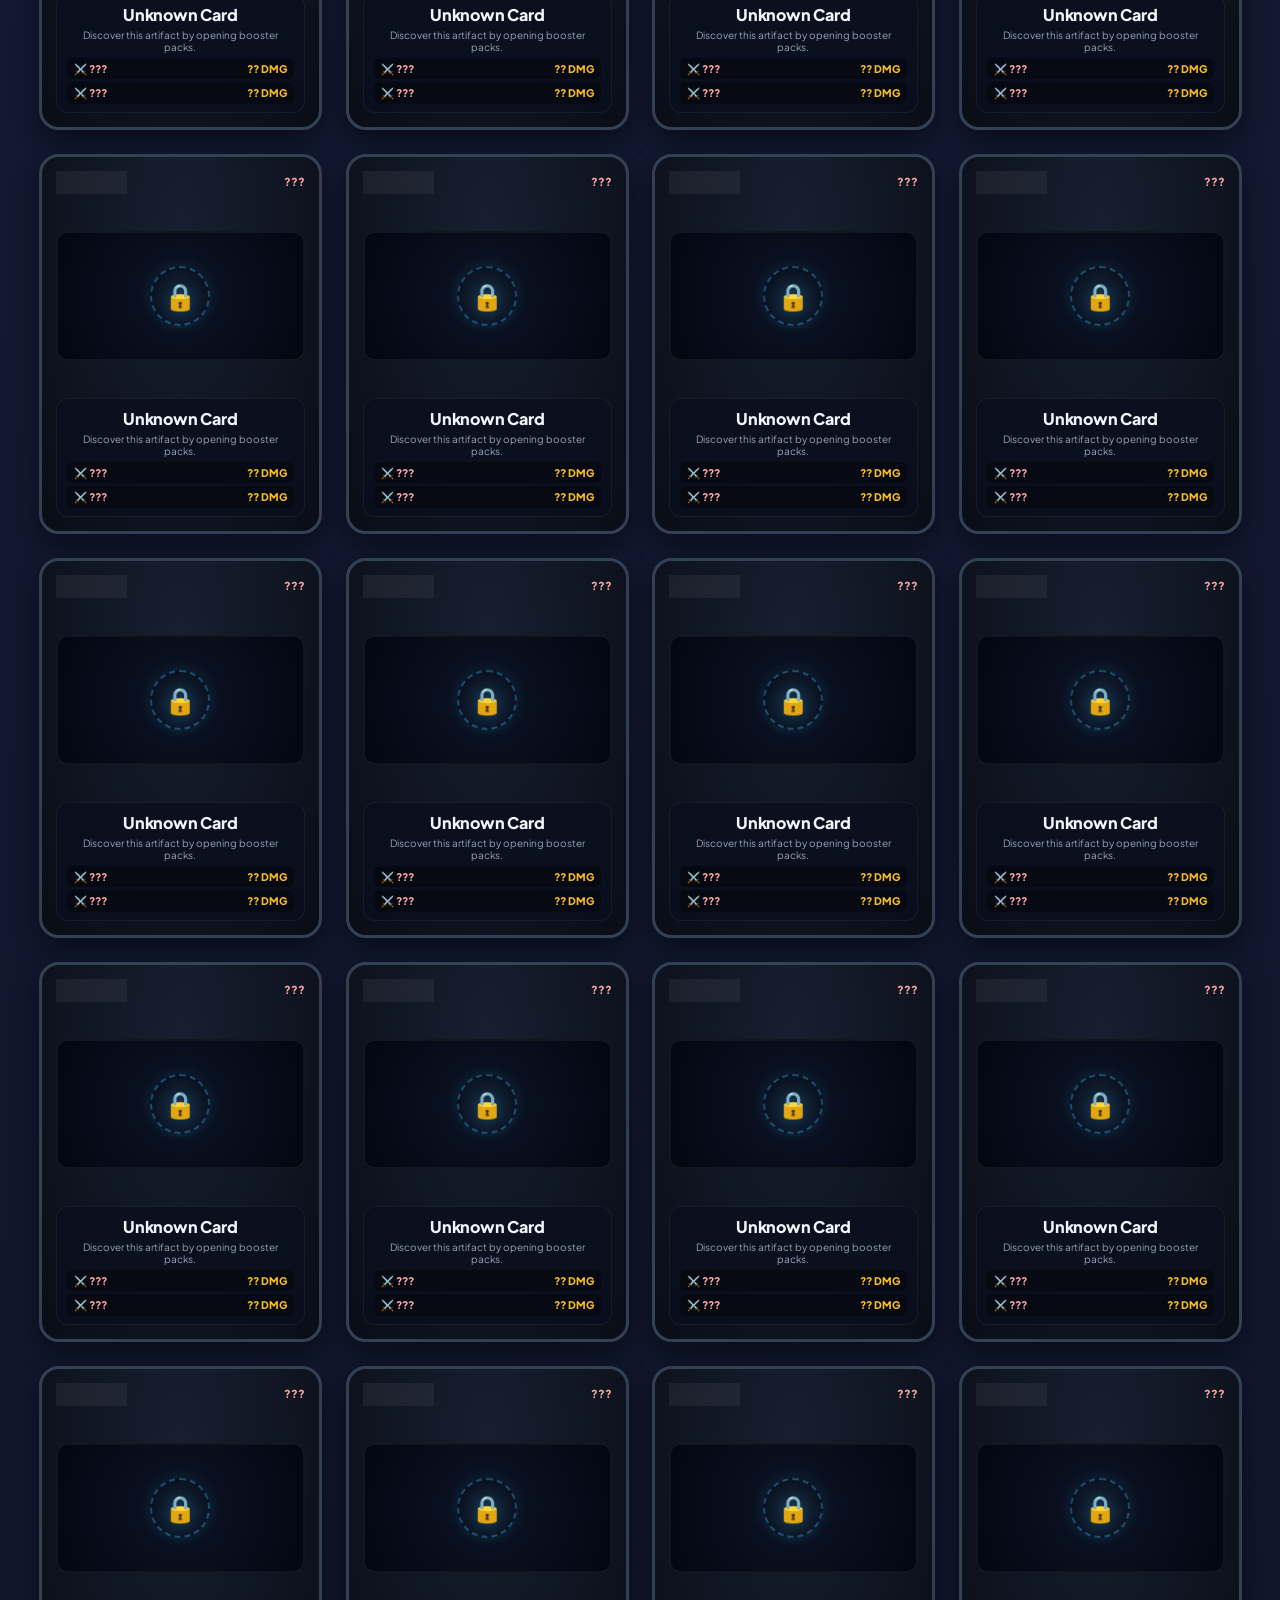
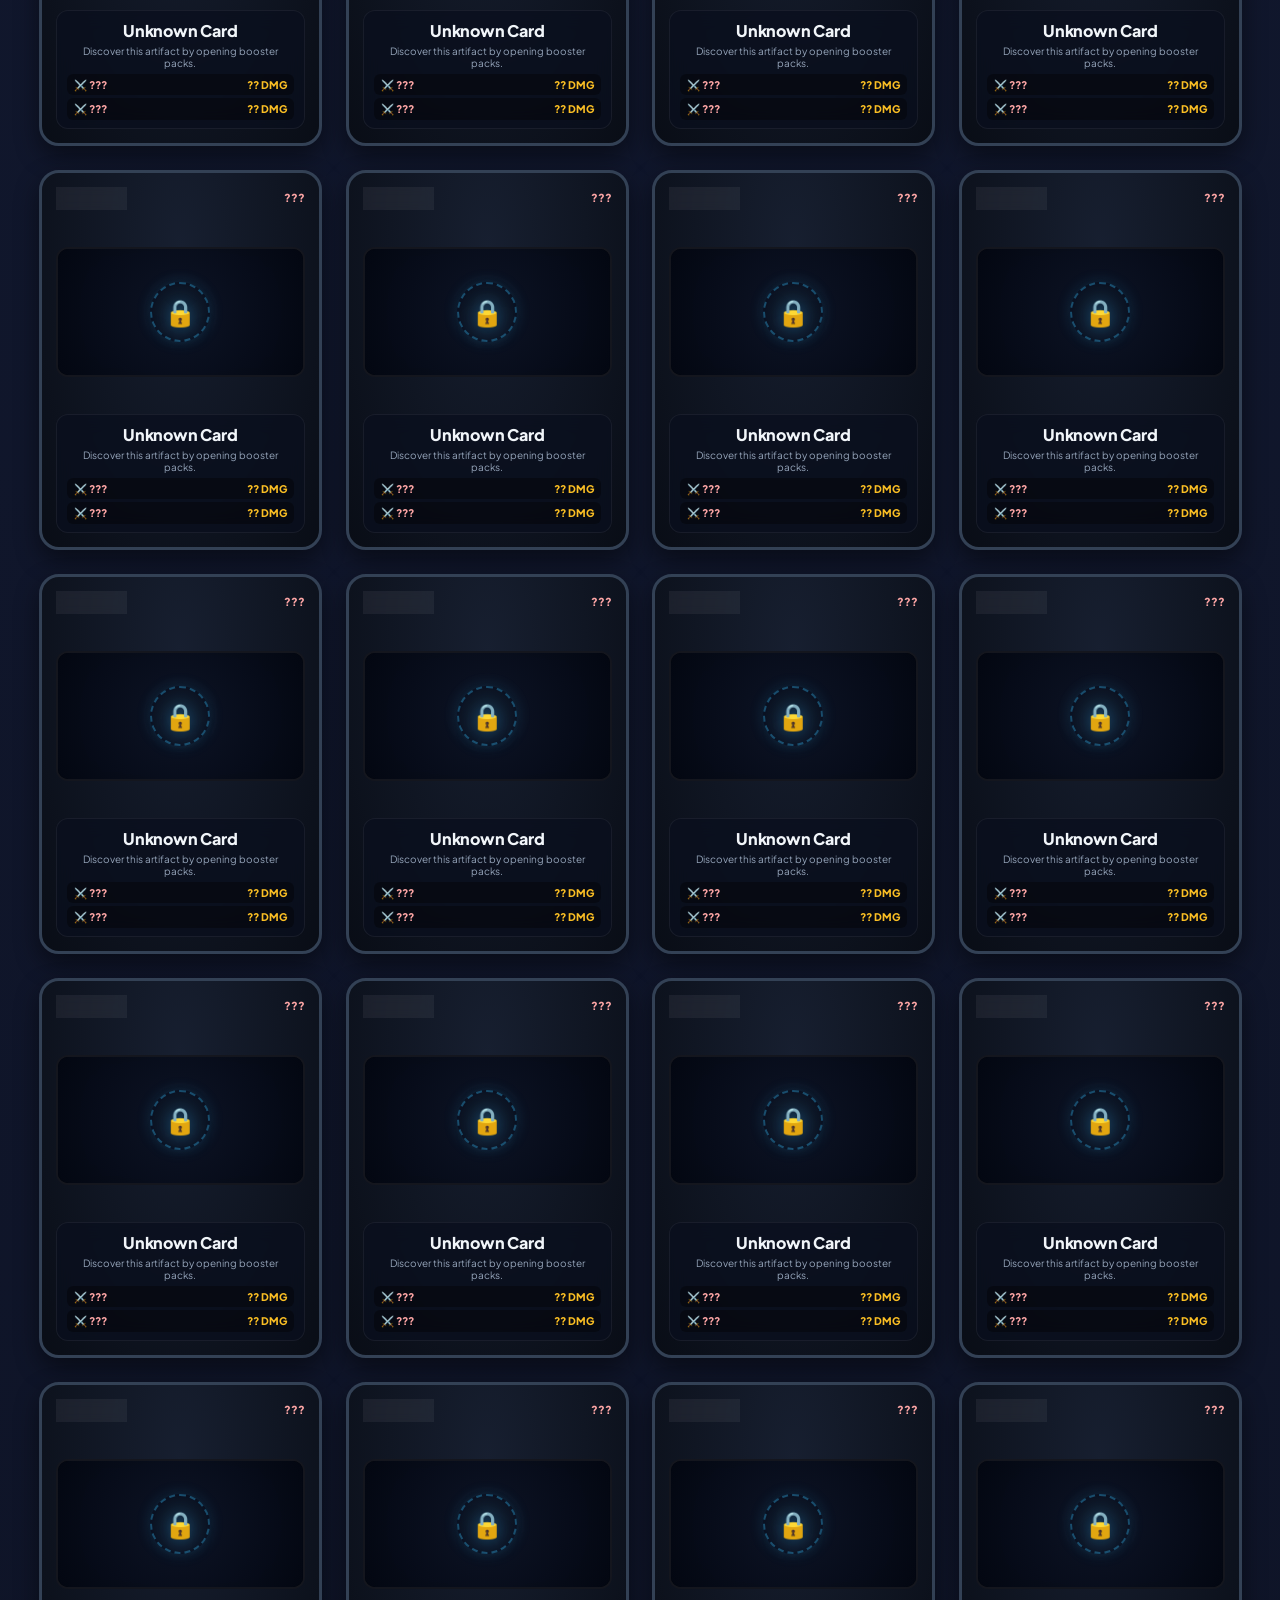
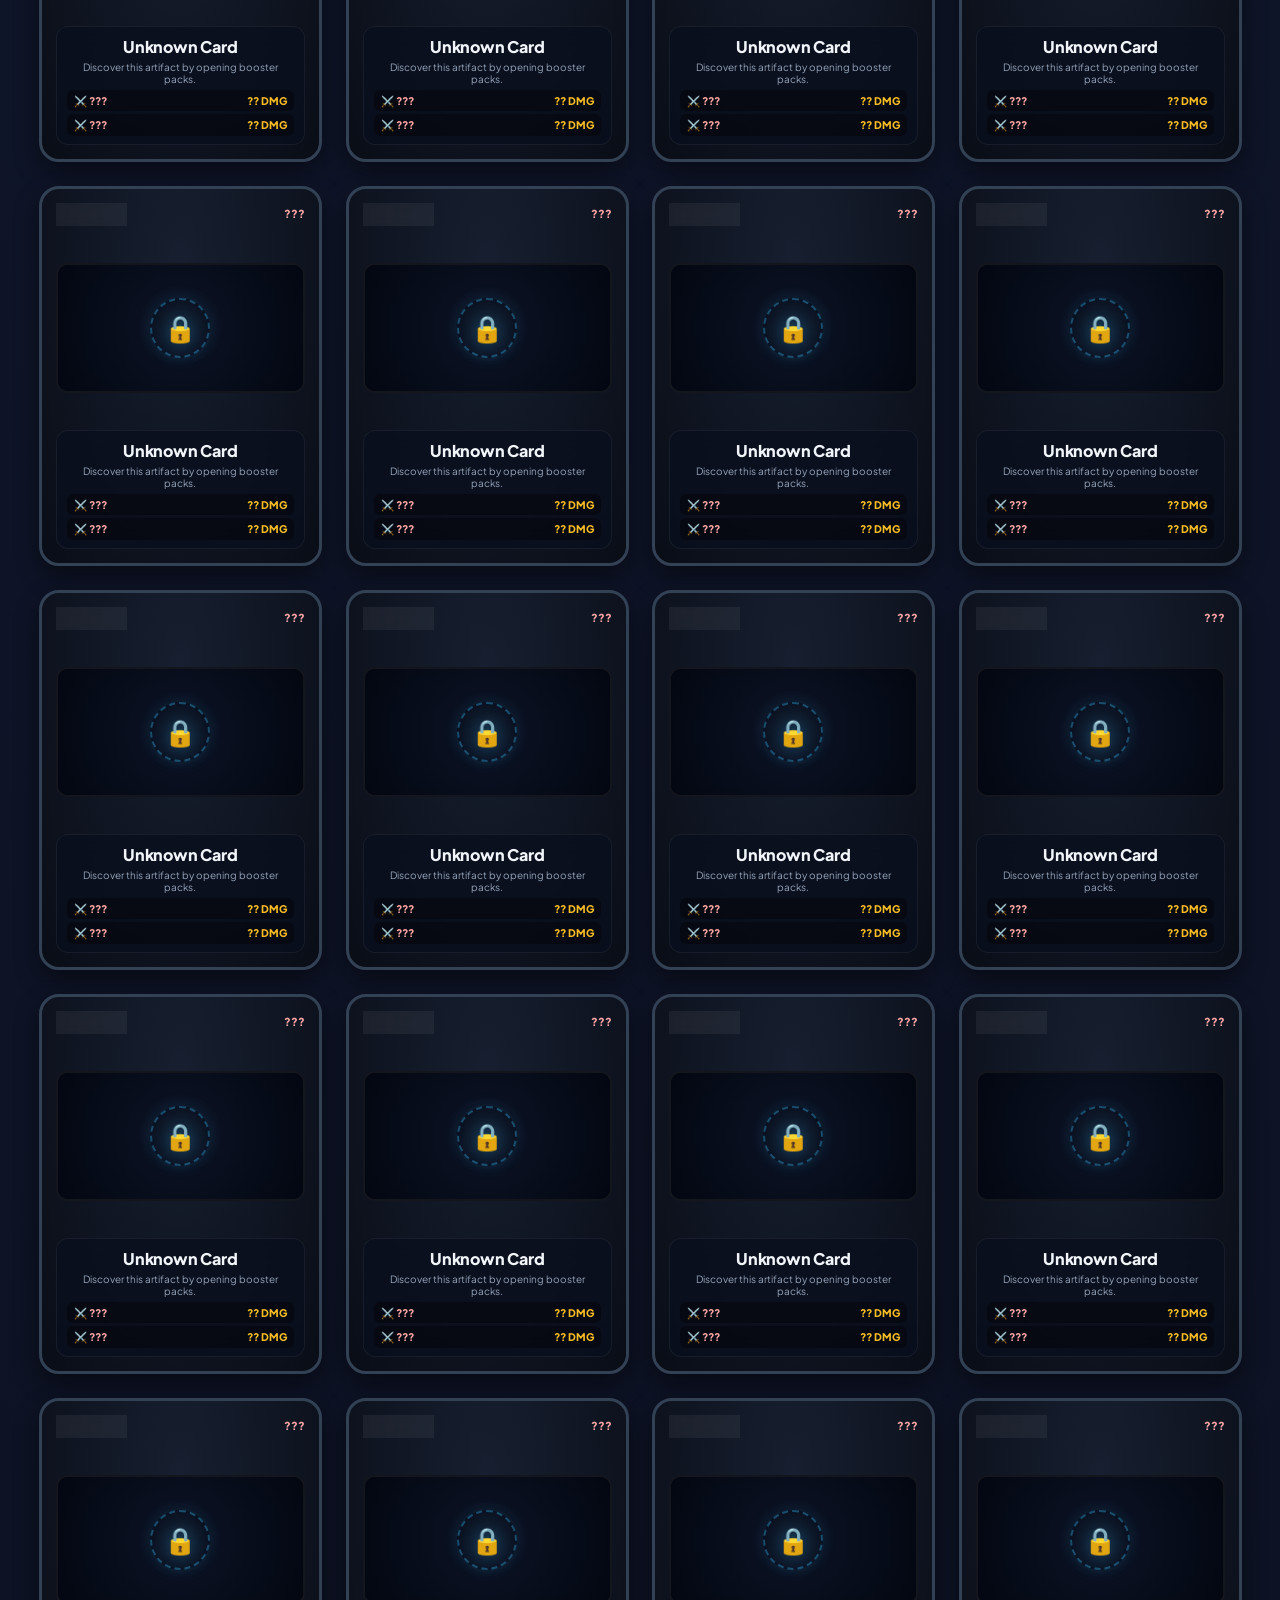
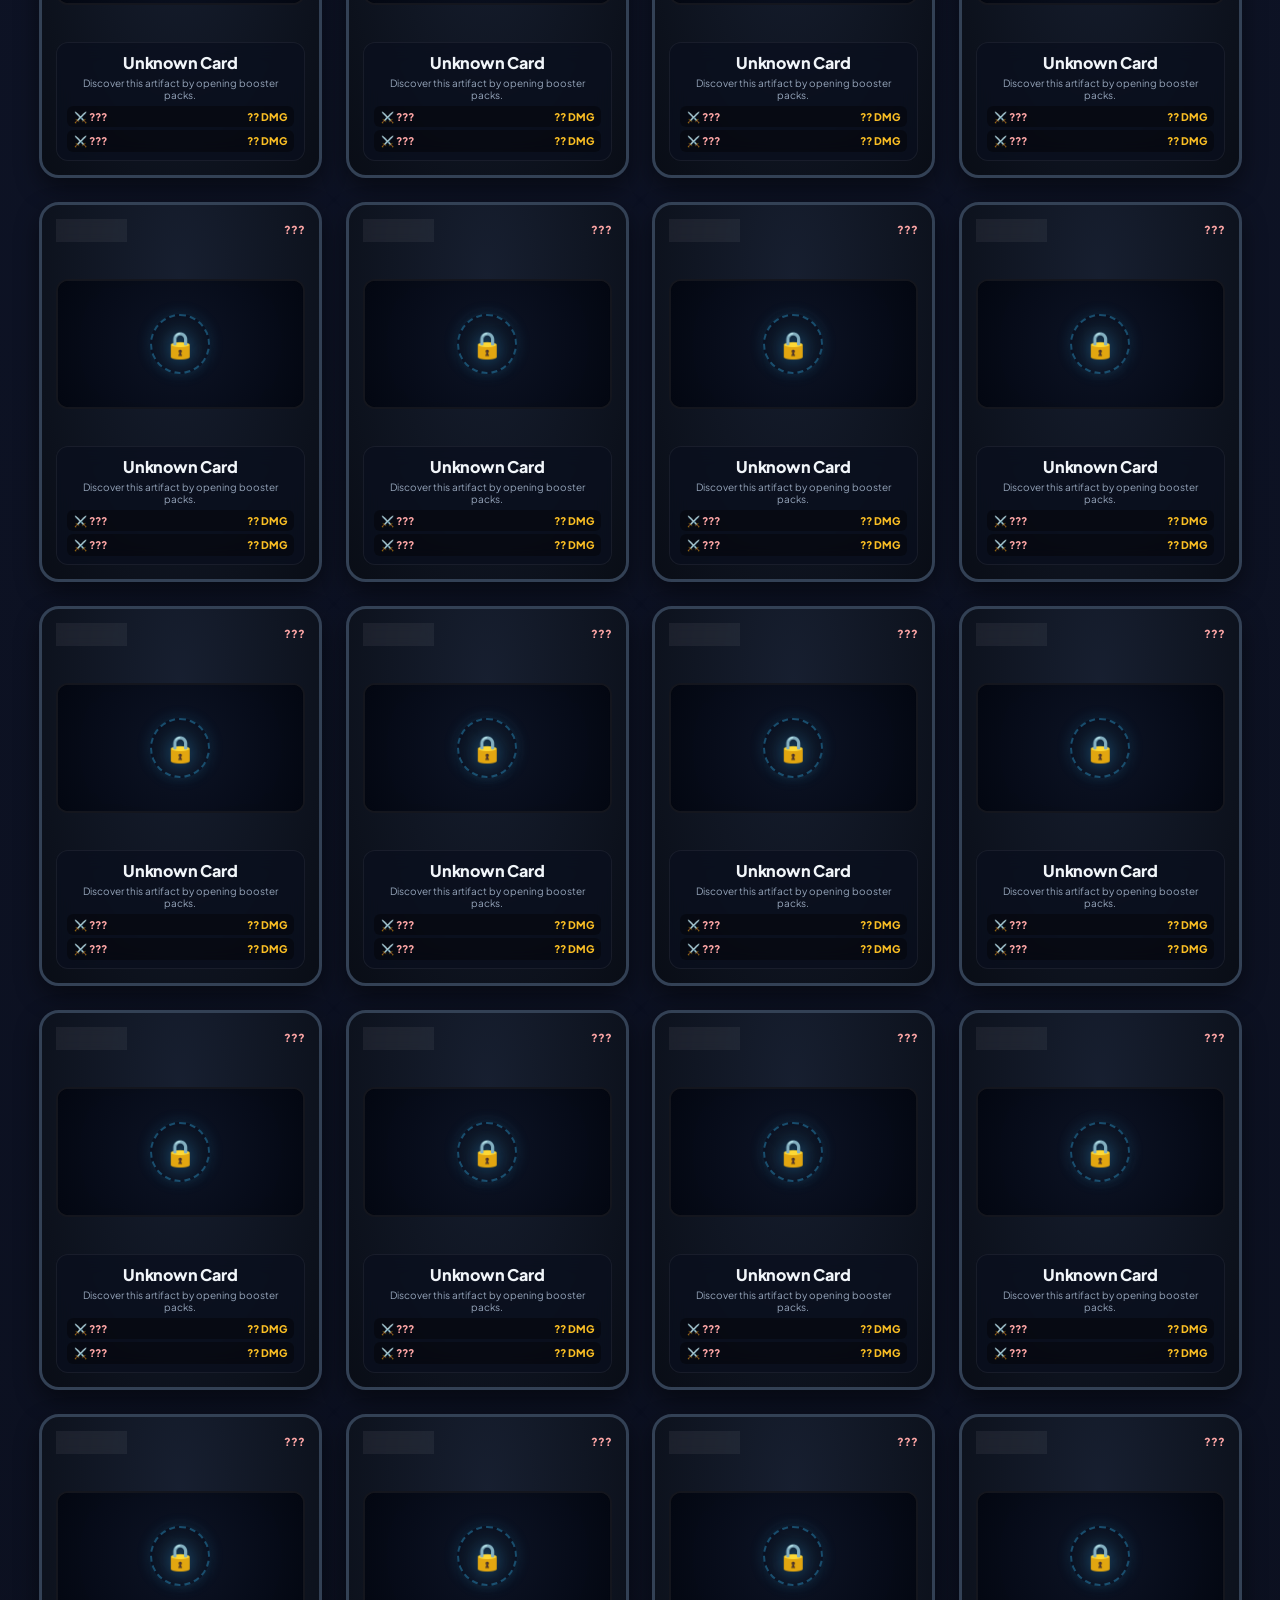
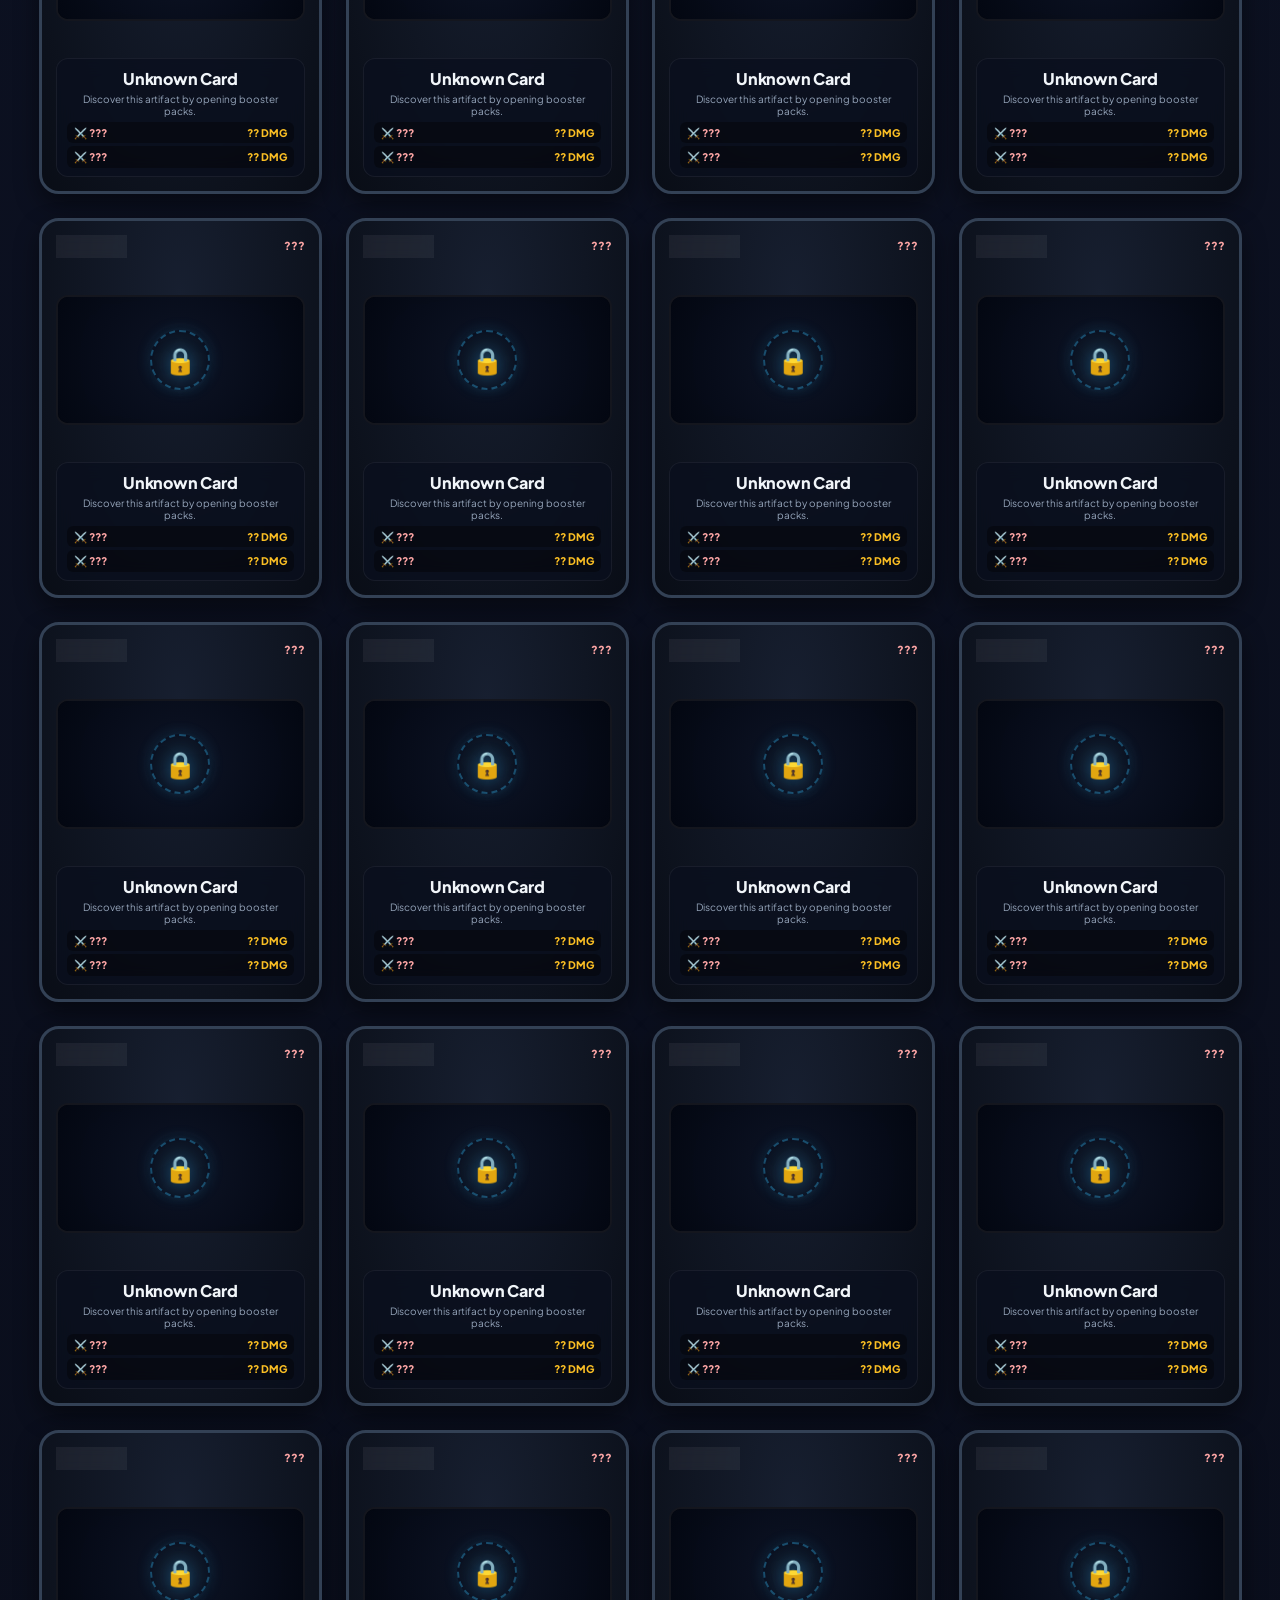
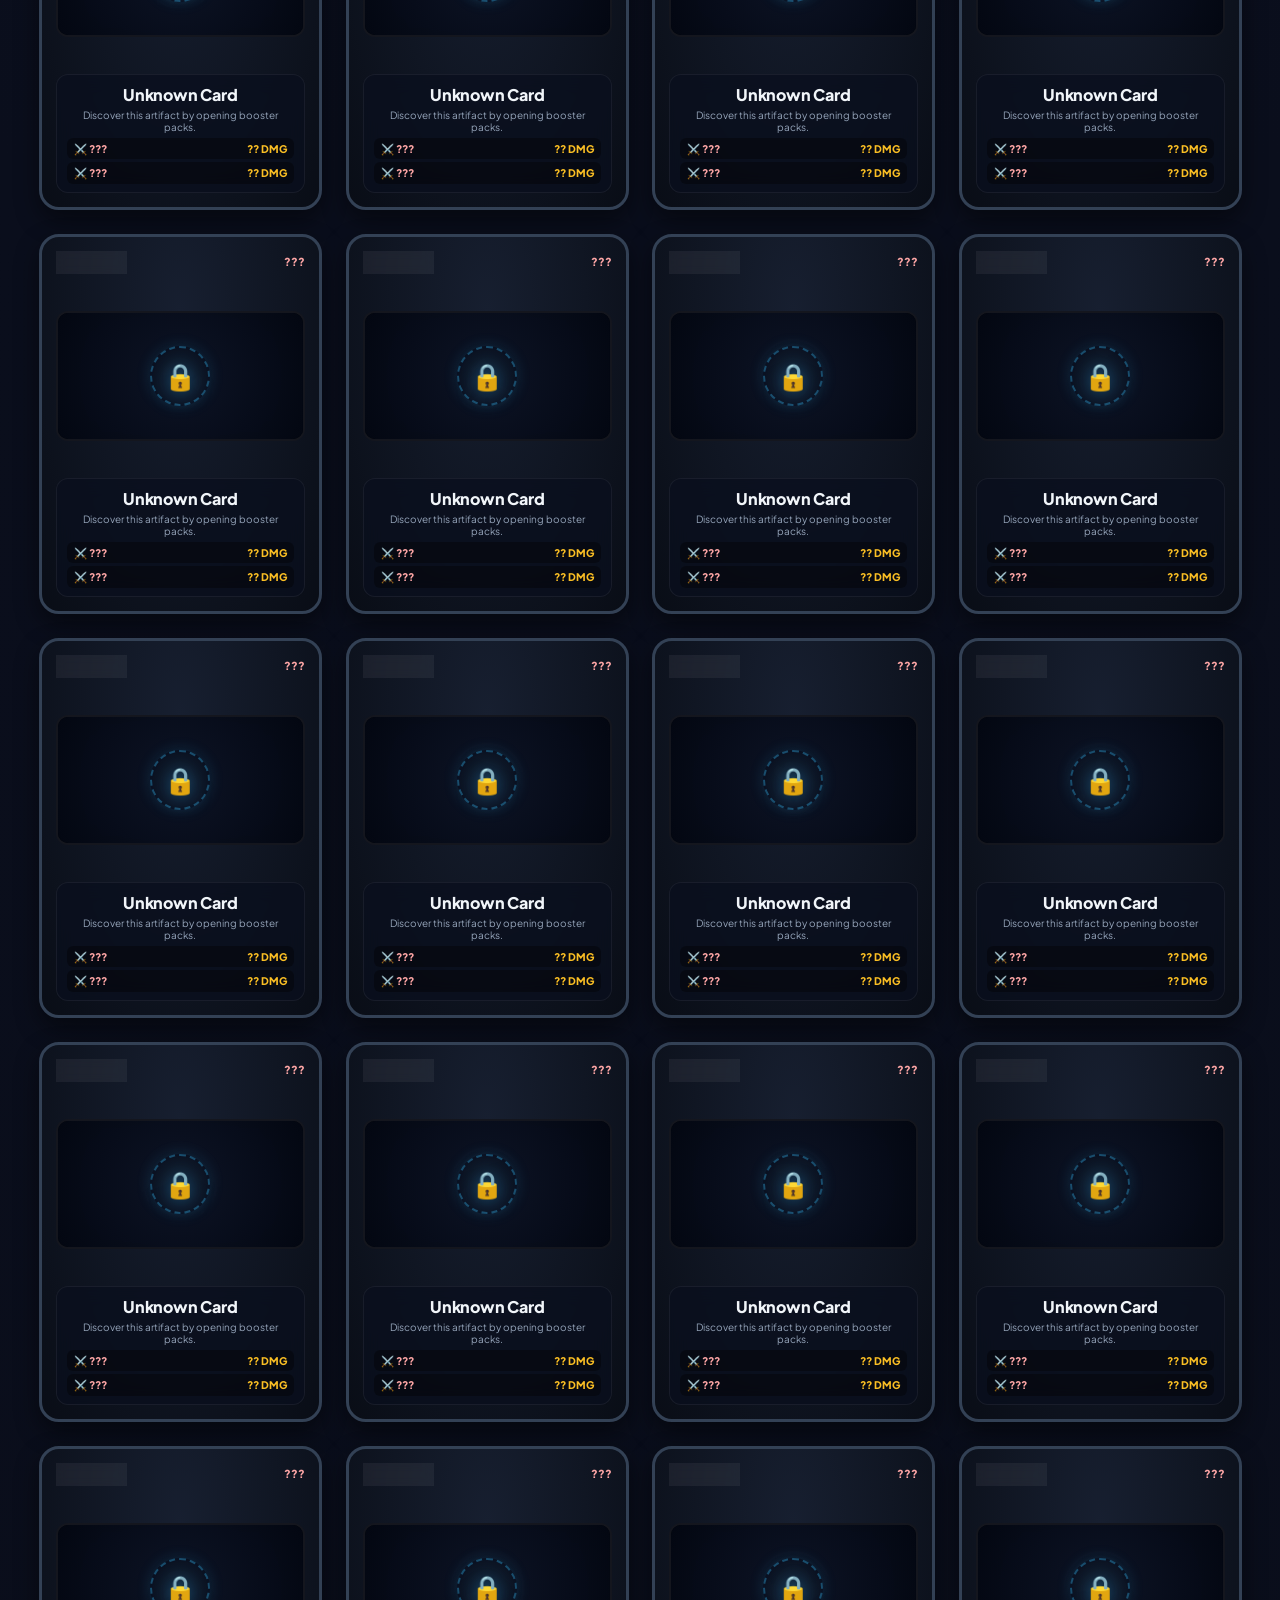
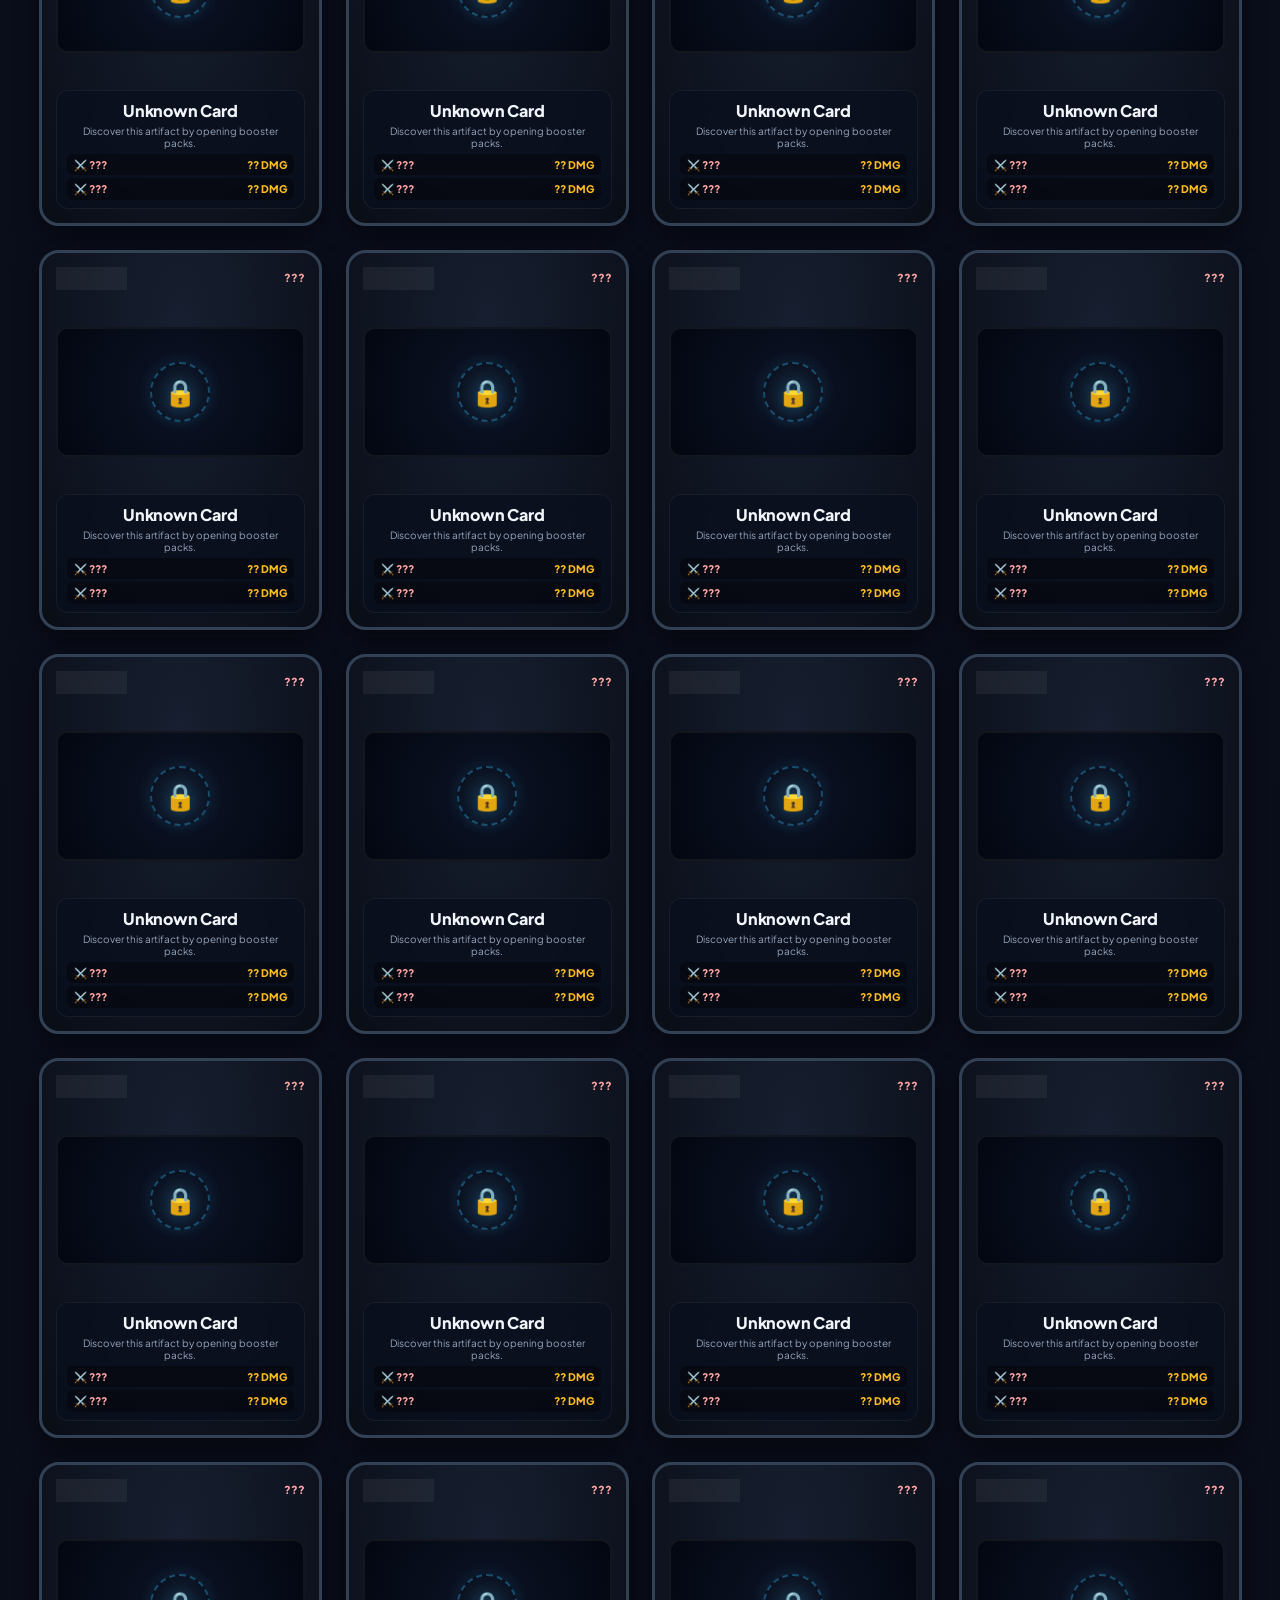
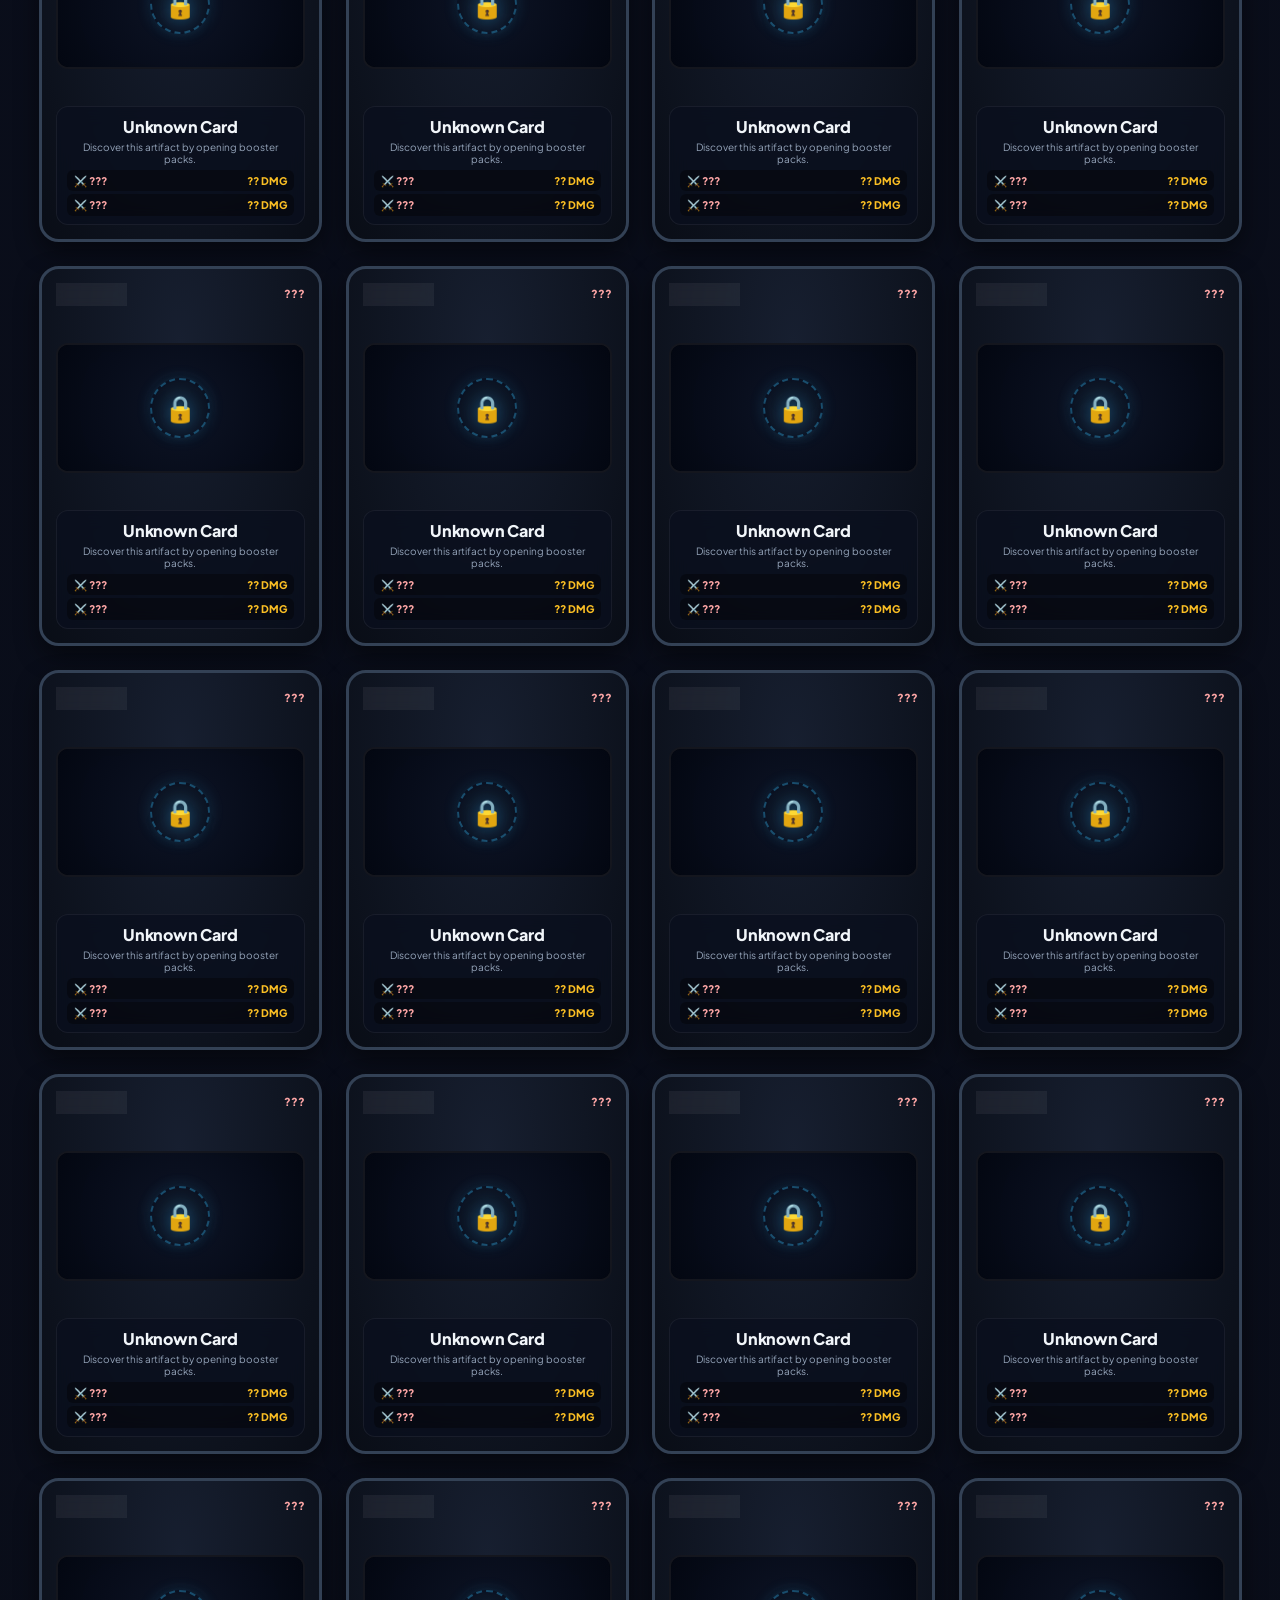
==== commit 3b8fa3e4: "Elevate visual design with stardust cursor, reactive header audio visualizer, 3D lenticular card par" ====
--- a/index.html
+++ b/index.html
@@ -30,6 +30,16 @@
       <h1>Card Stack</h1>
     </div>
   </div>
+  <div id="headerAudioVisualizer" class="header-audio-visualizer" title="🎵 Reactive Audio Visualizer — Click to Play 8-Bit Music or Open Sound Studio">
+    <div class="eq-bars">
+      <span class="eq-bar bar-1"></span>
+      <span class="eq-bar bar-2"></span>
+      <span class="eq-bar bar-3"></span>
+      <span class="eq-bar bar-4"></span>
+      <span class="eq-bar bar-5"></span>
+    </div>
+    <span class="eq-label" id="headerAudioTrackLabel">Soundtrack</span>
+  </div>
   <div class="accountArea">
     <div style="display:flex;align-items:center;gap:6px">
       <span class="accountName" id="accountLabel">Guest</span>
@@ -71,6 +81,7 @@
       </div>
       <div class="pack-tear-line" id="packTearLine"></div>
       <div class="pack-crimp pack-crimp-bottom"></div>
+      <div id="packEnergyShockwave" class="pack-energy-shockwave"></div>
     </div>
     <h3 id="packOpeningStatus" style="font-weight:700;color:#94a3b8;margin:0">Unsealing Booster Pack...</h3>
   </div>
@@ -2438,6 +2449,8 @@
 
 <!-- AMBIENT COSMOS PARTICLES CANVAS -->
 <canvas id="ambientCosmosCanvas" style="position:fixed;inset:0;pointer-events:none;z-index:-2;opacity:0.65"></canvas>
+<!-- INTERACTIVE CYBER STARDUST CURSOR TRAIL CANVAS -->
+<canvas id="stardustTrailCanvas" style="position:fixed;inset:0;pointer-events:none;z-index:99998;opacity:0.9"></canvas>
 
 
 <!-- CUSTOM AUDIO & VIDEO GAME SOUND STUDIO MODAL -->
--- a/css/styles.css
+++ b/css/styles.css
@@ -290,7 +290,8 @@
   width:100%;
   height:100%;
   object-fit:cover;
-  transition:transform 0.4s ease;
+  transition:transform 0.2s cubic-bezier(0.2, 0.8, 0.2, 1);
+  will-change:transform;
 }
 .card:hover .card-art-img{transform:scale(1.06)}
 
@@ -2140,6 +2141,18 @@
   background: radial-gradient(circle at 50% 50%, rgba(255,255,255,0.45) 0%, transparent 60%);
 }
 
+.rainbow-edition-card .card-holo-glare {
+  background: linear-gradient(135deg, rgba(255,0,128,0.4) 0%, rgba(255,154,0,0.4) 20%, rgba(208,222,33,0.4) 40%, rgba(79,220,74,0.4) 60%, rgba(63,218,216,0.4) 80%, rgba(149,0,255,0.4) 100%);
+  background-size: 250% 250%;
+  mix-blend-mode: color-dodge;
+}
+
+.gold-edition-card .card-holo-glare {
+  background: radial-gradient(circle at 50% 50%, rgba(254, 240, 138, 0.85) 0%, rgba(234, 179, 8, 0.5) 45%, transparent 75%);
+  box-shadow: inset 0 0 25px rgba(251, 191, 36, 0.65);
+  mix-blend-mode: screen;
+}
+
 .foil-holo .card-holo-glare, .foil-prism .card-holo-glare {
   background: linear-gradient(135deg, rgba(255,0,0,0.35) 0%, rgba(255,154,0,0.35) 15%, rgba(208,222,33,0.35) 30%, rgba(79,220,74,0.35) 45%, rgba(63,218,216,0.35) 60%, rgba(47,201,226,0.35) 75%, rgba(149,0,255,0.35) 90%);
   background-size: 200% 200%;
@@ -2540,3 +2553,127 @@
   color: #0f172a !important;
   font-weight: 900;
 }
+
+
+/* ========================================================
+   HEADER AUDIO REACTIVE EQUALIZER & CONTROLLER
+   ======================================================== */
+.header-audio-visualizer {
+  display: inline-flex;
+  align-items: center;
+  gap: 8px;
+  background: rgba(15, 23, 42, 0.75);
+  border: 1px solid rgba(56, 189, 248, 0.35);
+  padding: 5px 12px;
+  border-radius: 999px;
+  cursor: pointer;
+  user-select: none;
+  transition: all 0.25s cubic-bezier(0.2, 0.8, 0.2, 1);
+  box-shadow: 0 4px 12px rgba(0, 0, 0, 0.4), inset 0 1px 0 rgba(255, 255, 255, 0.1);
+  margin-left: 12px;
+}
+.header-audio-visualizer:hover {
+  background: rgba(30, 41, 59, 0.95);
+  border-color: #38bdf8;
+  box-shadow: 0 0 18px rgba(56, 189, 248, 0.5), inset 0 1px 0 rgba(255, 255, 255, 0.2);
+  transform: translateY(-1px) scale(1.02);
+}
+.header-audio-visualizer:active {
+  transform: translateY(1px) scale(0.98);
+}
+.eq-bars {
+  display: flex;
+  align-items: flex-end;
+  gap: 2.5px;
+  height: 15px;
+  width: 22px;
+}
+.eq-bar {
+  flex: 1;
+  background: #64748b;
+  border-radius: 1.5px;
+  height: 4px;
+  transition: height 0.12s ease, background 0.25s ease;
+}
+.header-audio-visualizer.is-playing .eq-bar {
+  background: linear-gradient(180deg, #38bdf8, #c084fc);
+  box-shadow: 0 0 6px rgba(56, 189, 248, 0.8);
+  animation: eqBounceAnim 1.1s ease-in-out infinite alternate;
+}
+.header-audio-visualizer.is-playing .bar-1 { animation-delay: 0.1s; height: 13px; }
+.header-audio-visualizer.is-playing .bar-2 { animation-delay: 0.32s; height: 7px; }
+.header-audio-visualizer.is-playing .bar-3 { animation-delay: 0.18s; height: 15px; }
+.header-audio-visualizer.is-playing .bar-4 { animation-delay: 0.42s; height: 9px; }
+.header-audio-visualizer.is-playing .bar-5 { animation-delay: 0.24s; height: 12px; }
+
+@keyframes eqBounceAnim {
+  0% { height: 3px; }
+  50% { height: 15px; }
+  100% { height: 5px; }
+}
+
+.eq-label {
+  font-size: 11px;
+  font-weight: 800;
+  color: #94a3b8;
+  letter-spacing: 0.5px;
+  text-transform: uppercase;
+  transition: color 0.2s ease;
+}
+.header-audio-visualizer.is-playing .eq-label {
+  color: #38bdf8;
+  text-shadow: 0 0 8px rgba(56, 189, 248, 0.6);
+}
+
+/* Pack Energy Shockwave FX */
+.pack-energy-shockwave {
+  position: absolute;
+  top: 50%;
+  left: 50%;
+  transform: translate(-50%, -50%) scale(0.2);
+  width: 280px;
+  height: 280px;
+  border-radius: 50%;
+  border: 4px solid #facc15;
+  box-shadow: 0 0 40px #f59e0b, inset 0 0 40px #38bdf8;
+  opacity: 0;
+  pointer-events: none;
+  z-index: 20;
+}
+.pack-energy-shockwave.active {
+  animation: shockwaveExpand 0.75s cubic-bezier(0.1, 0.9, 0.2, 1) forwards;
+}
+@keyframes shockwaveExpand {
+  0% { transform: translate(-50%, -50%) scale(0.2); opacity: 1; border-color: #38bdf8; }
+  50% { opacity: 0.9; border-color: #facc15; }
+  100% { transform: translate(-50%, -50%) scale(3.2); opacity: 0; border-width: 1px; }
+}
+
+/* Sleek Summoner Rank Badge Shimmer */
+#summonerRankBadge {
+  position: relative;
+  overflow: hidden;
+  display: inline-flex;
+  align-items: center;
+  gap: 6px;
+  transition: transform 0.2s, box-shadow 0.2s;
+}
+#summonerRankBadge:hover {
+  transform: translateY(-1px) scale(1.04);
+  box-shadow: 0 0 16px rgba(168, 85, 247, 0.7) !important;
+}
+#summonerRankBadge::after {
+  content: '';
+  position: absolute;
+  top: 0;
+  left: -100%;
+  width: 60%;
+  height: 100%;
+  background: linear-gradient(90deg, transparent, rgba(255, 255, 255, 0.45), transparent);
+  transform: skewX(-20deg);
+  animation: rankShimmer 3.5s infinite ease-in-out;
+}
+@keyframes rankShimmer {
+  0%, 70% { left: -100%; }
+  100% { left: 200%; }
+}
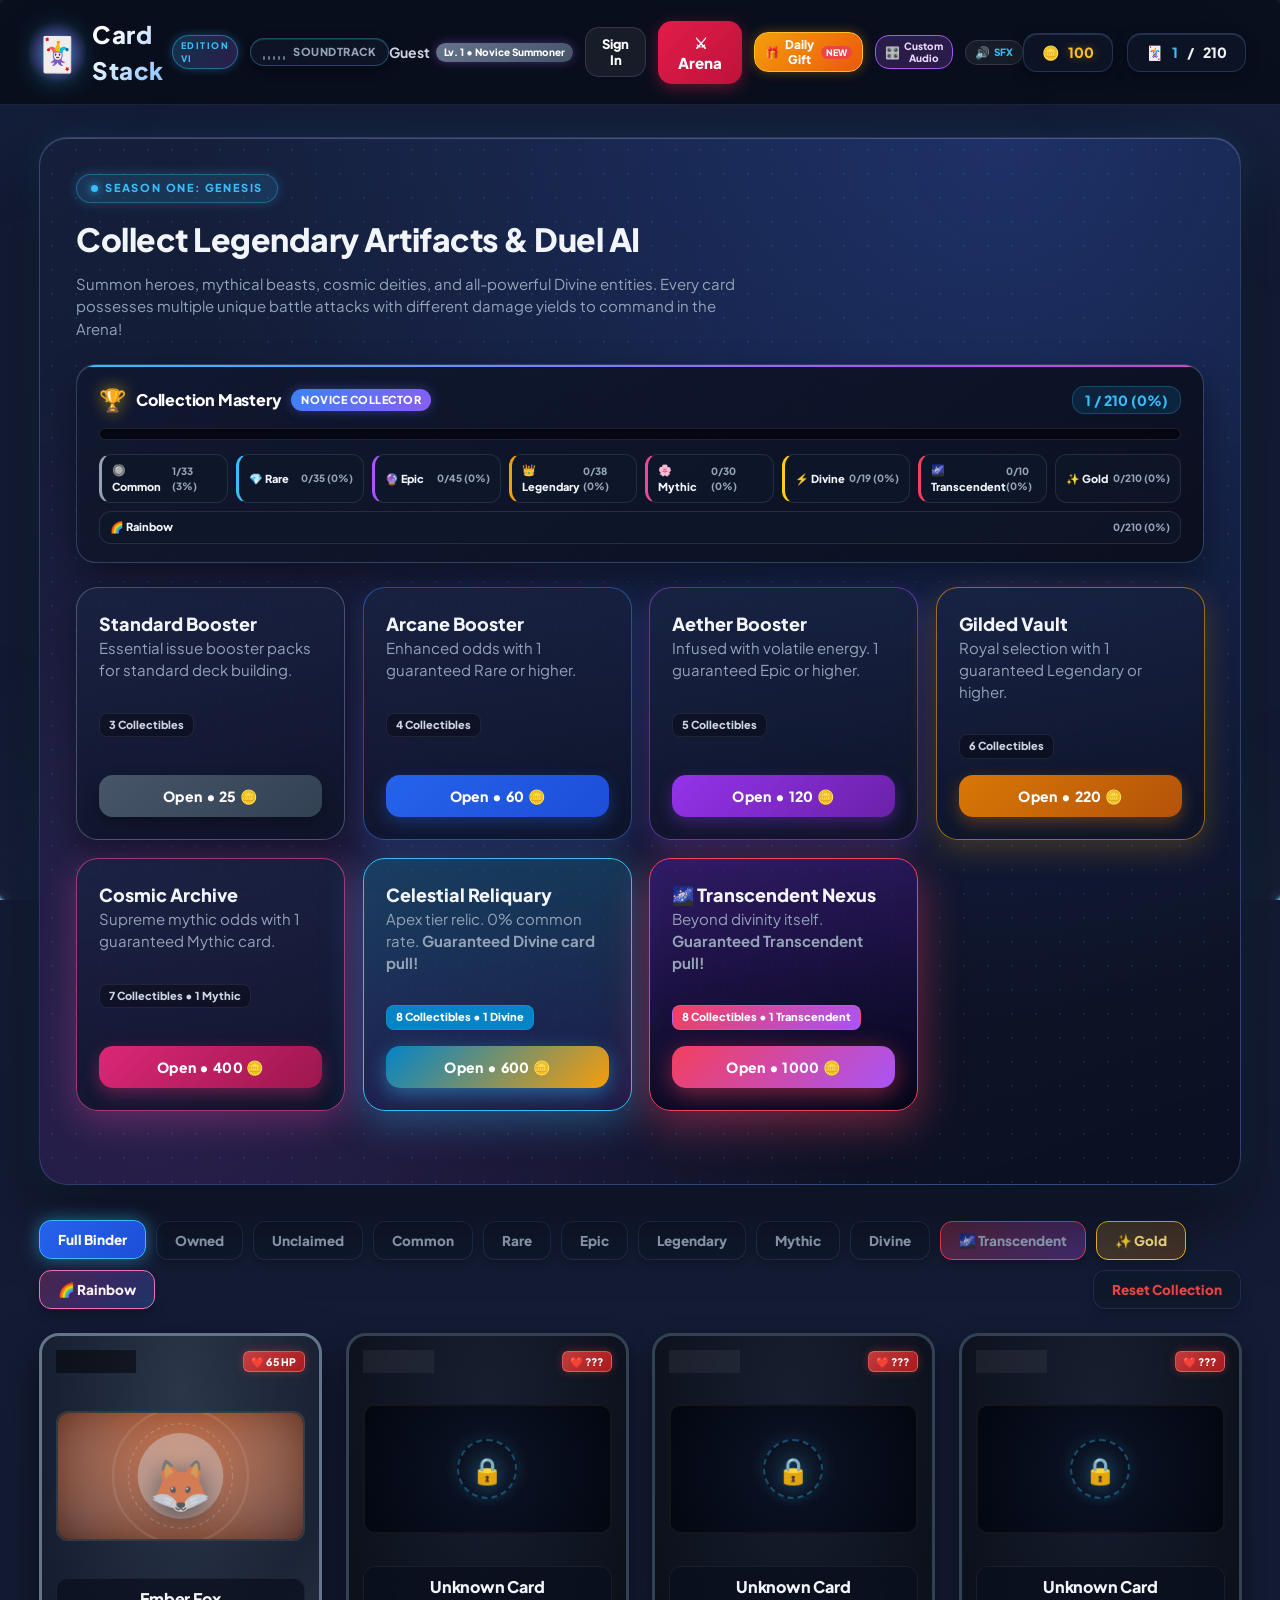
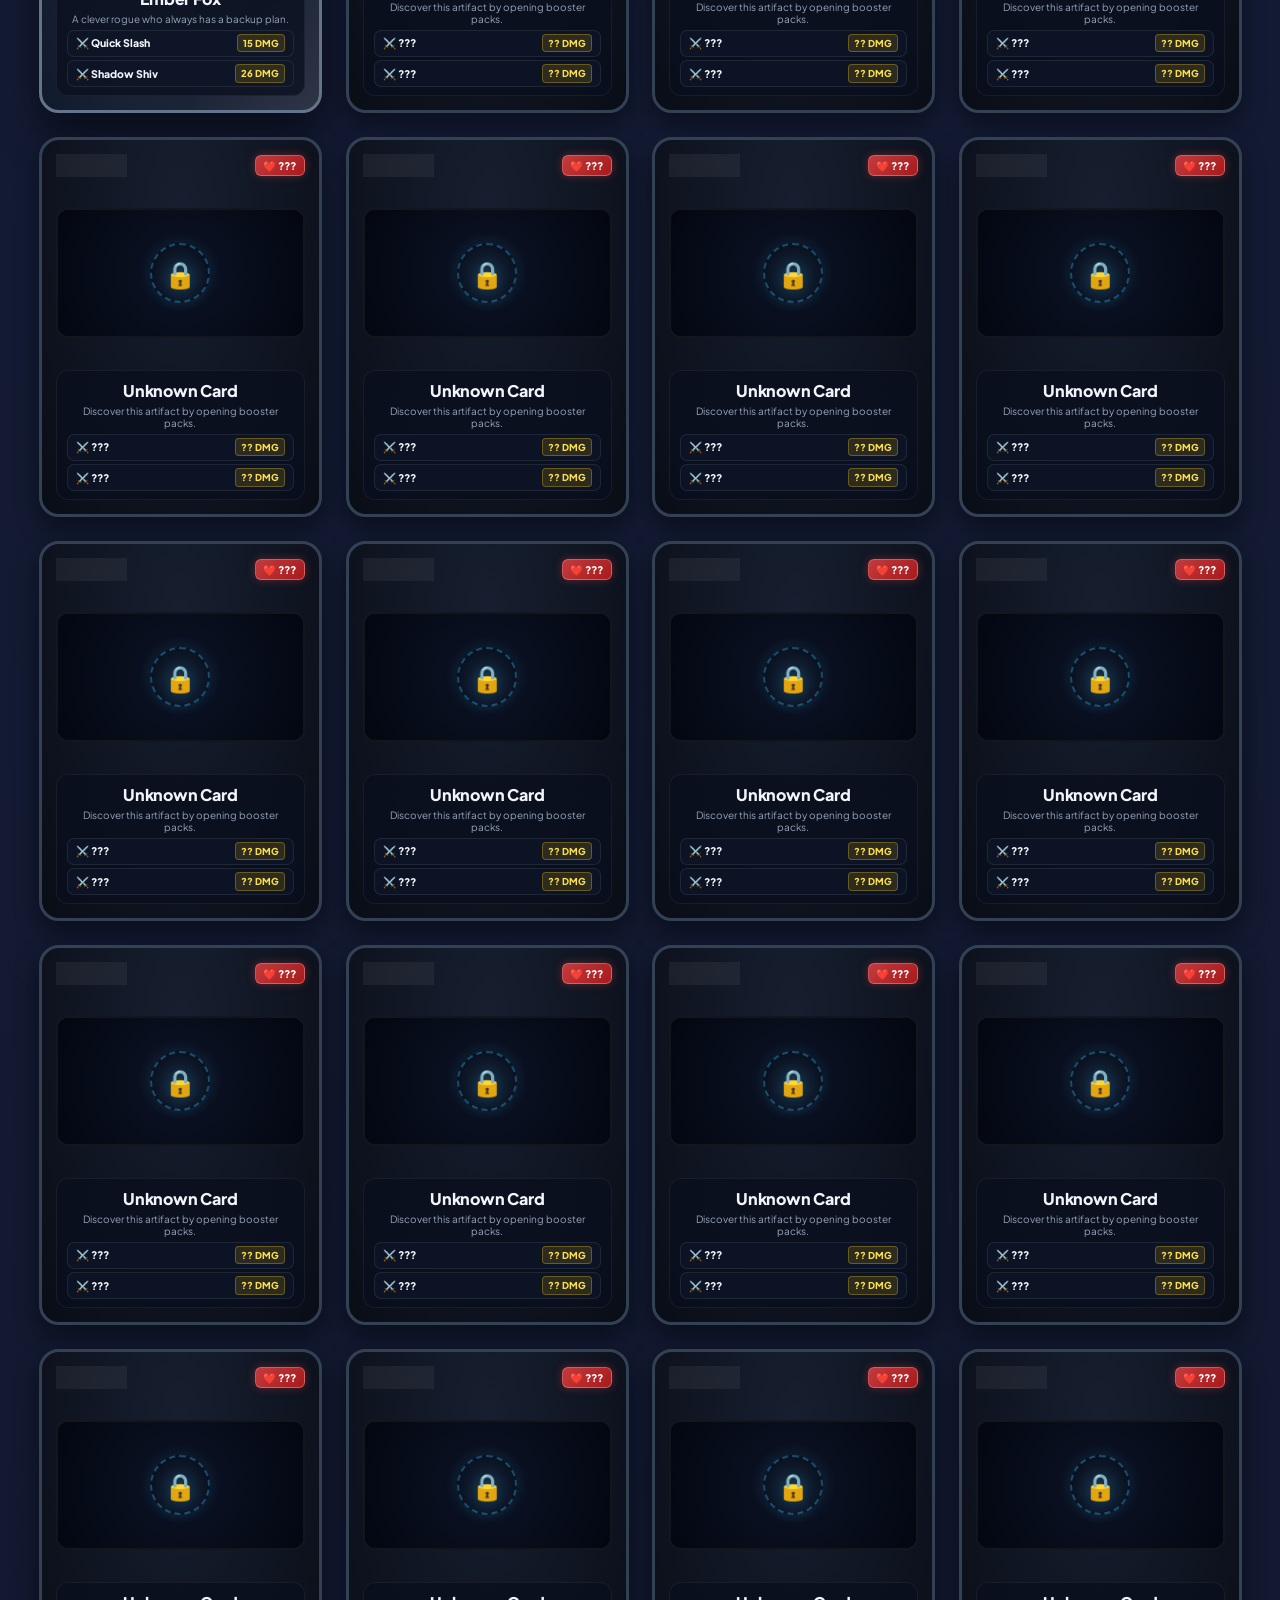
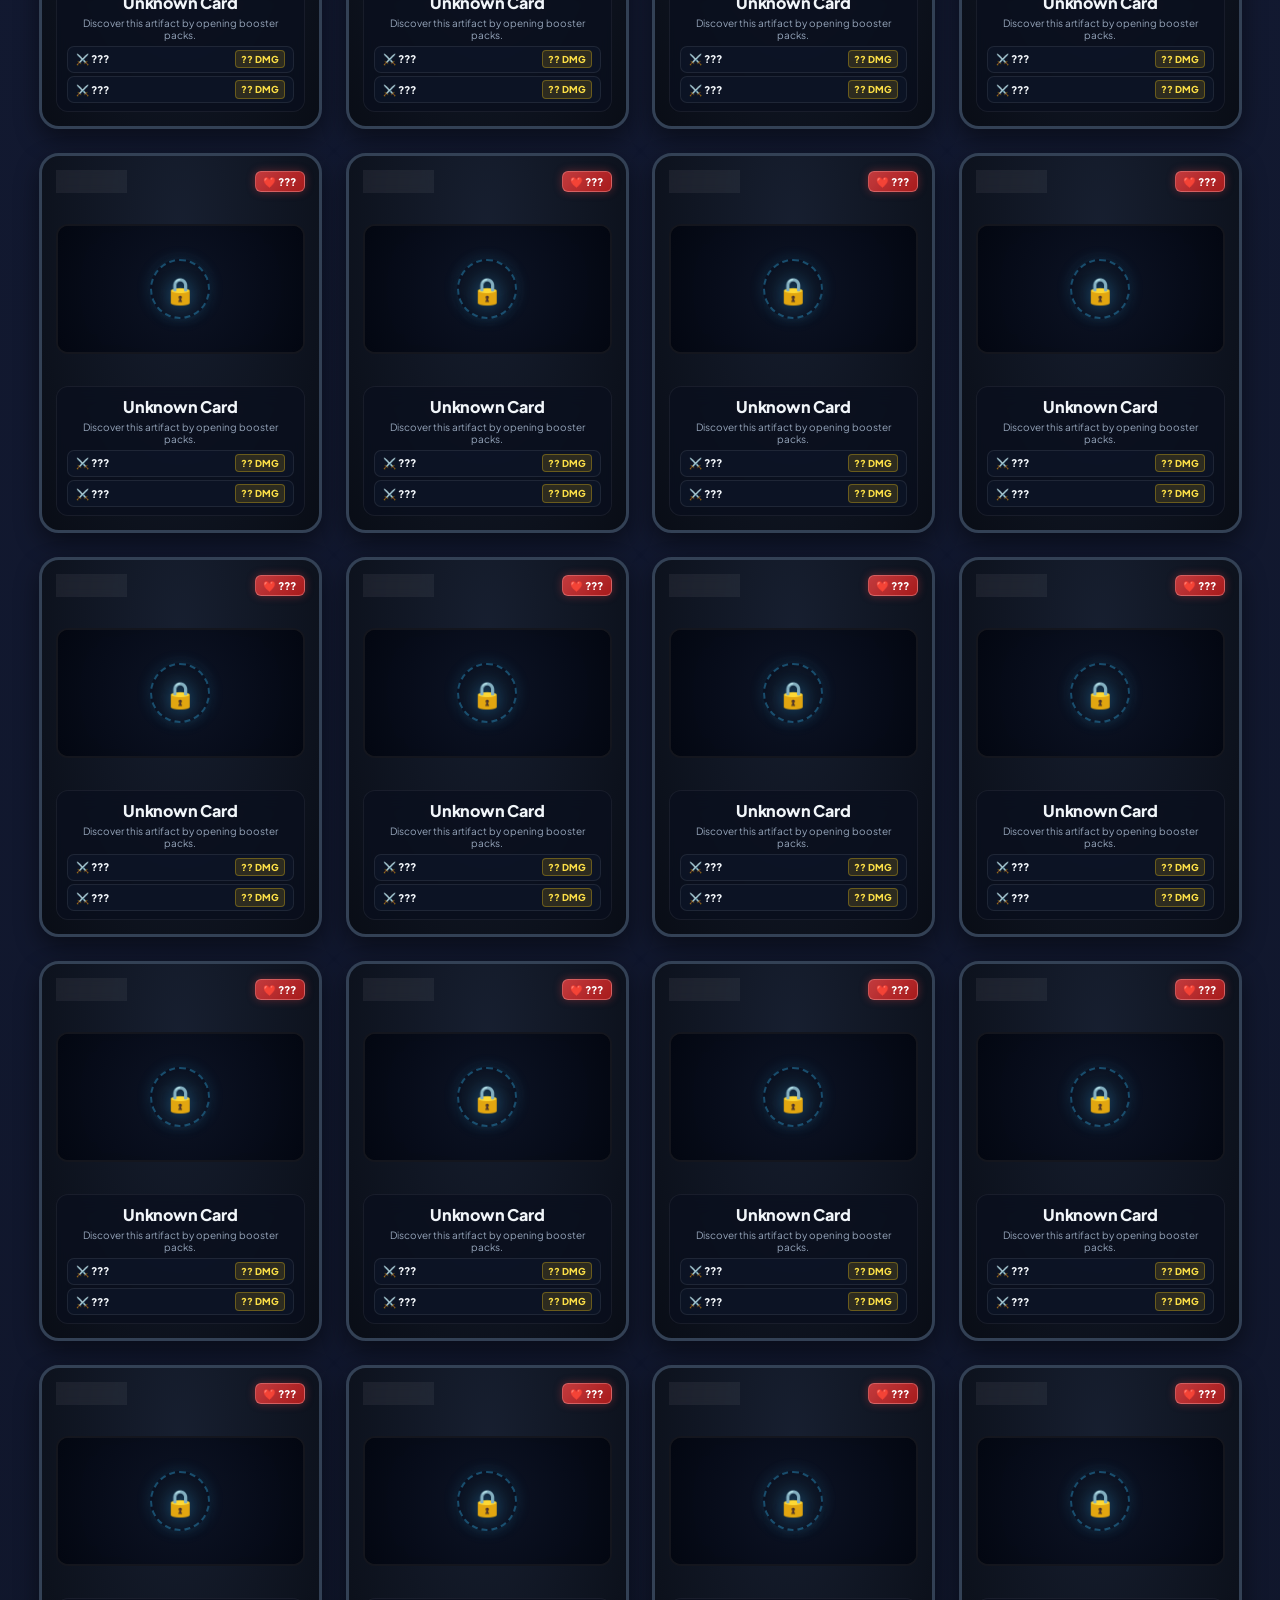
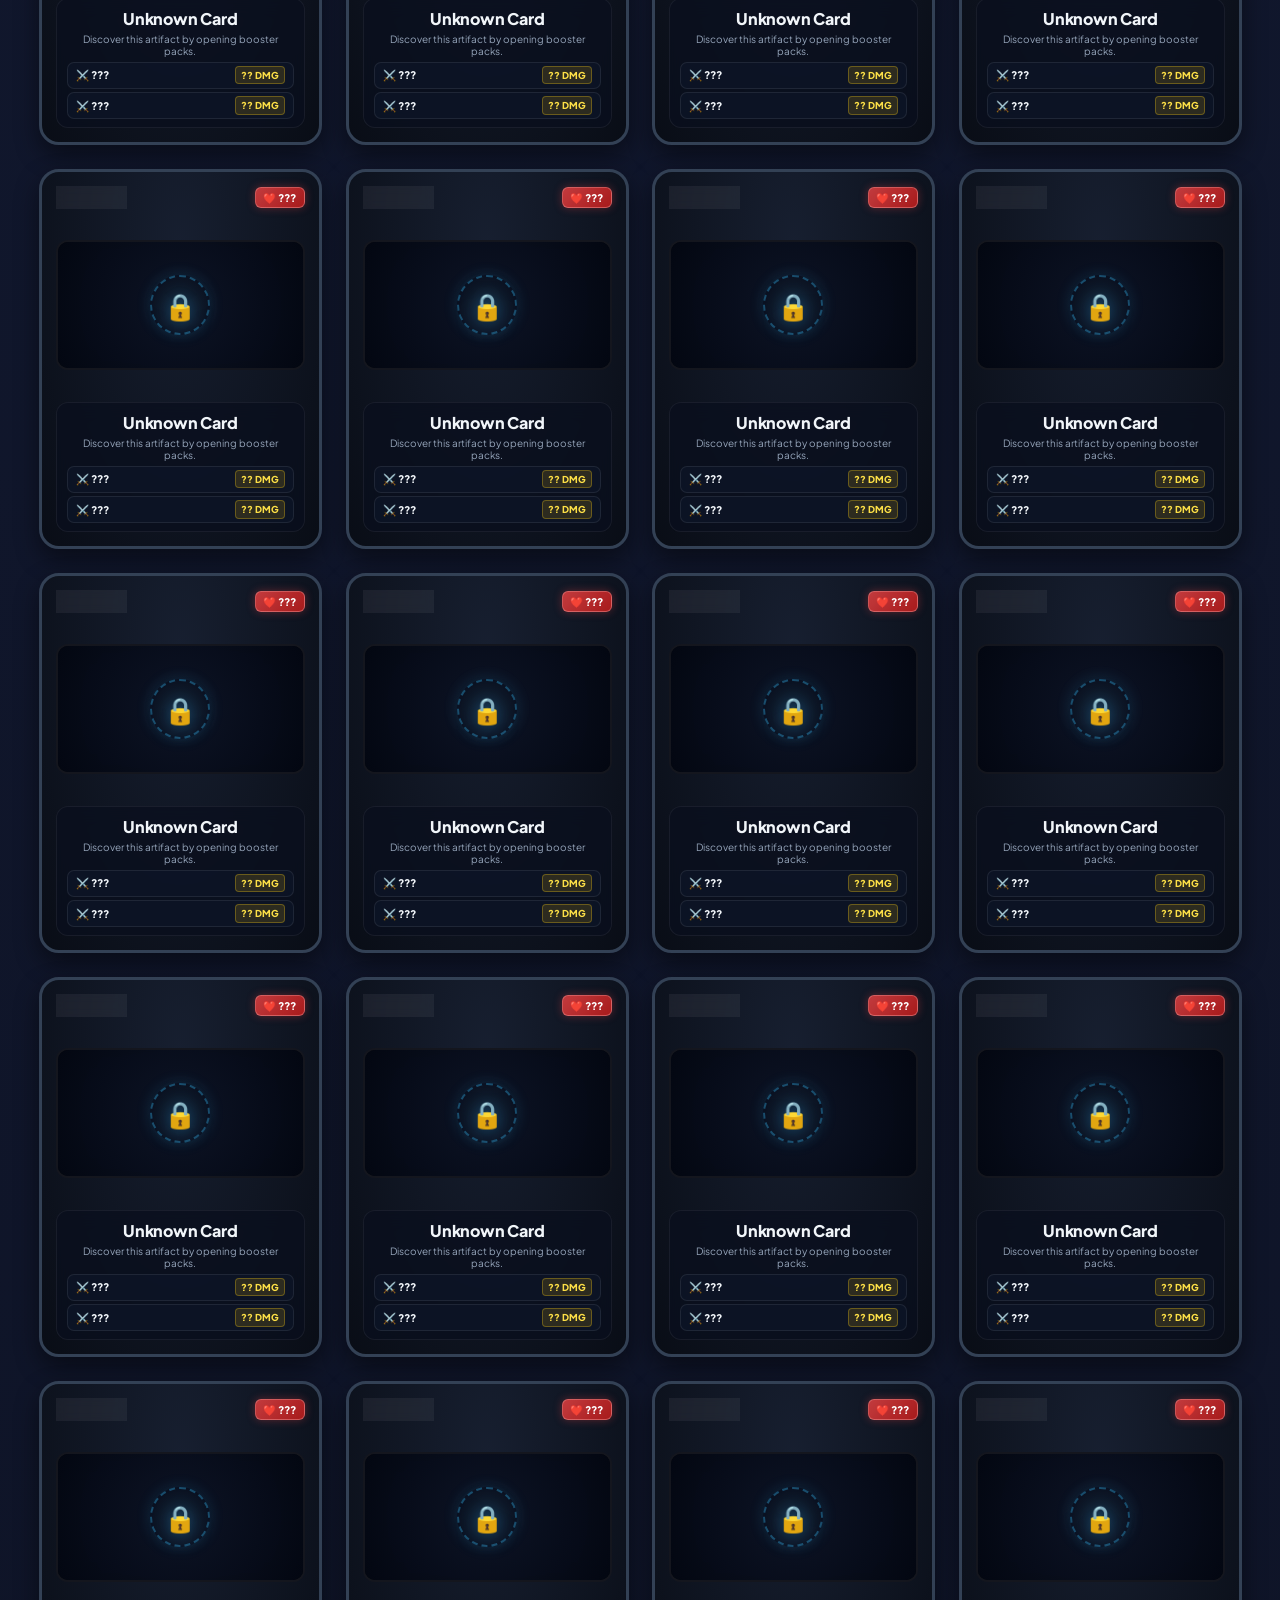
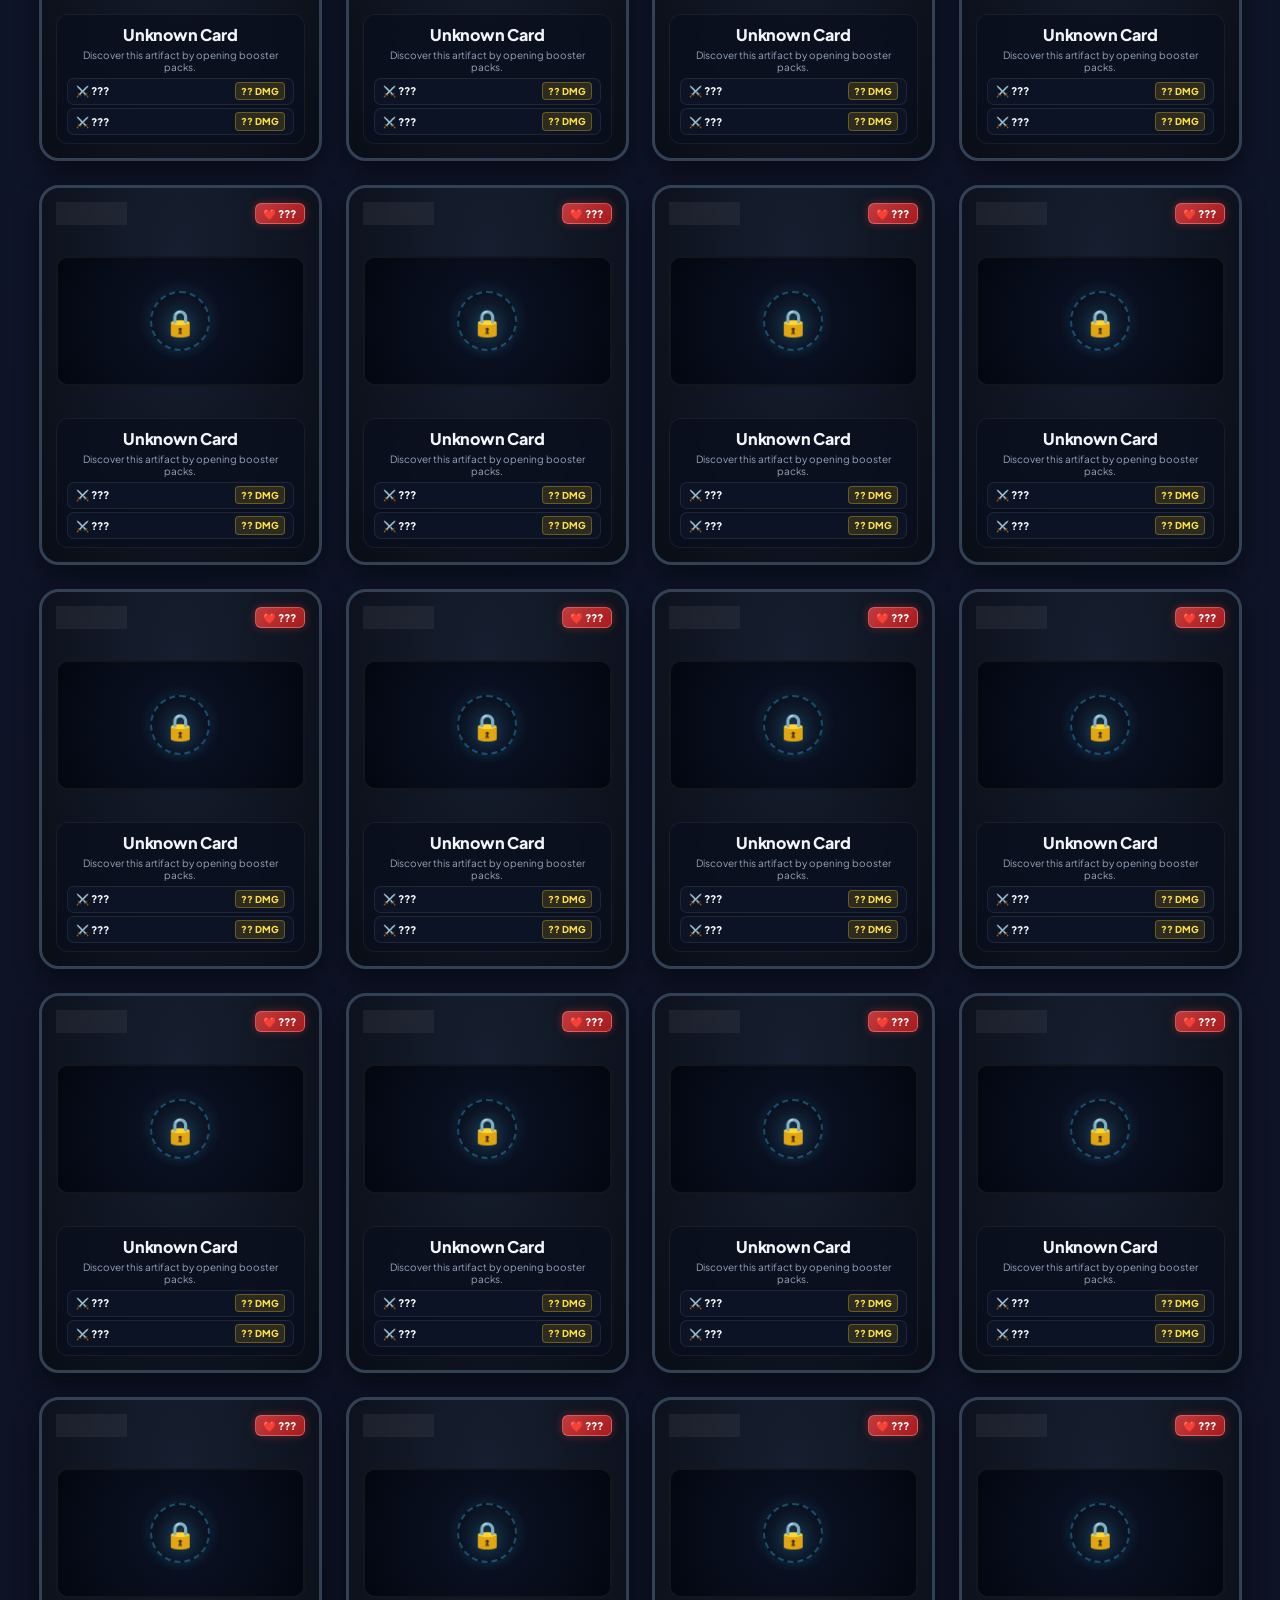
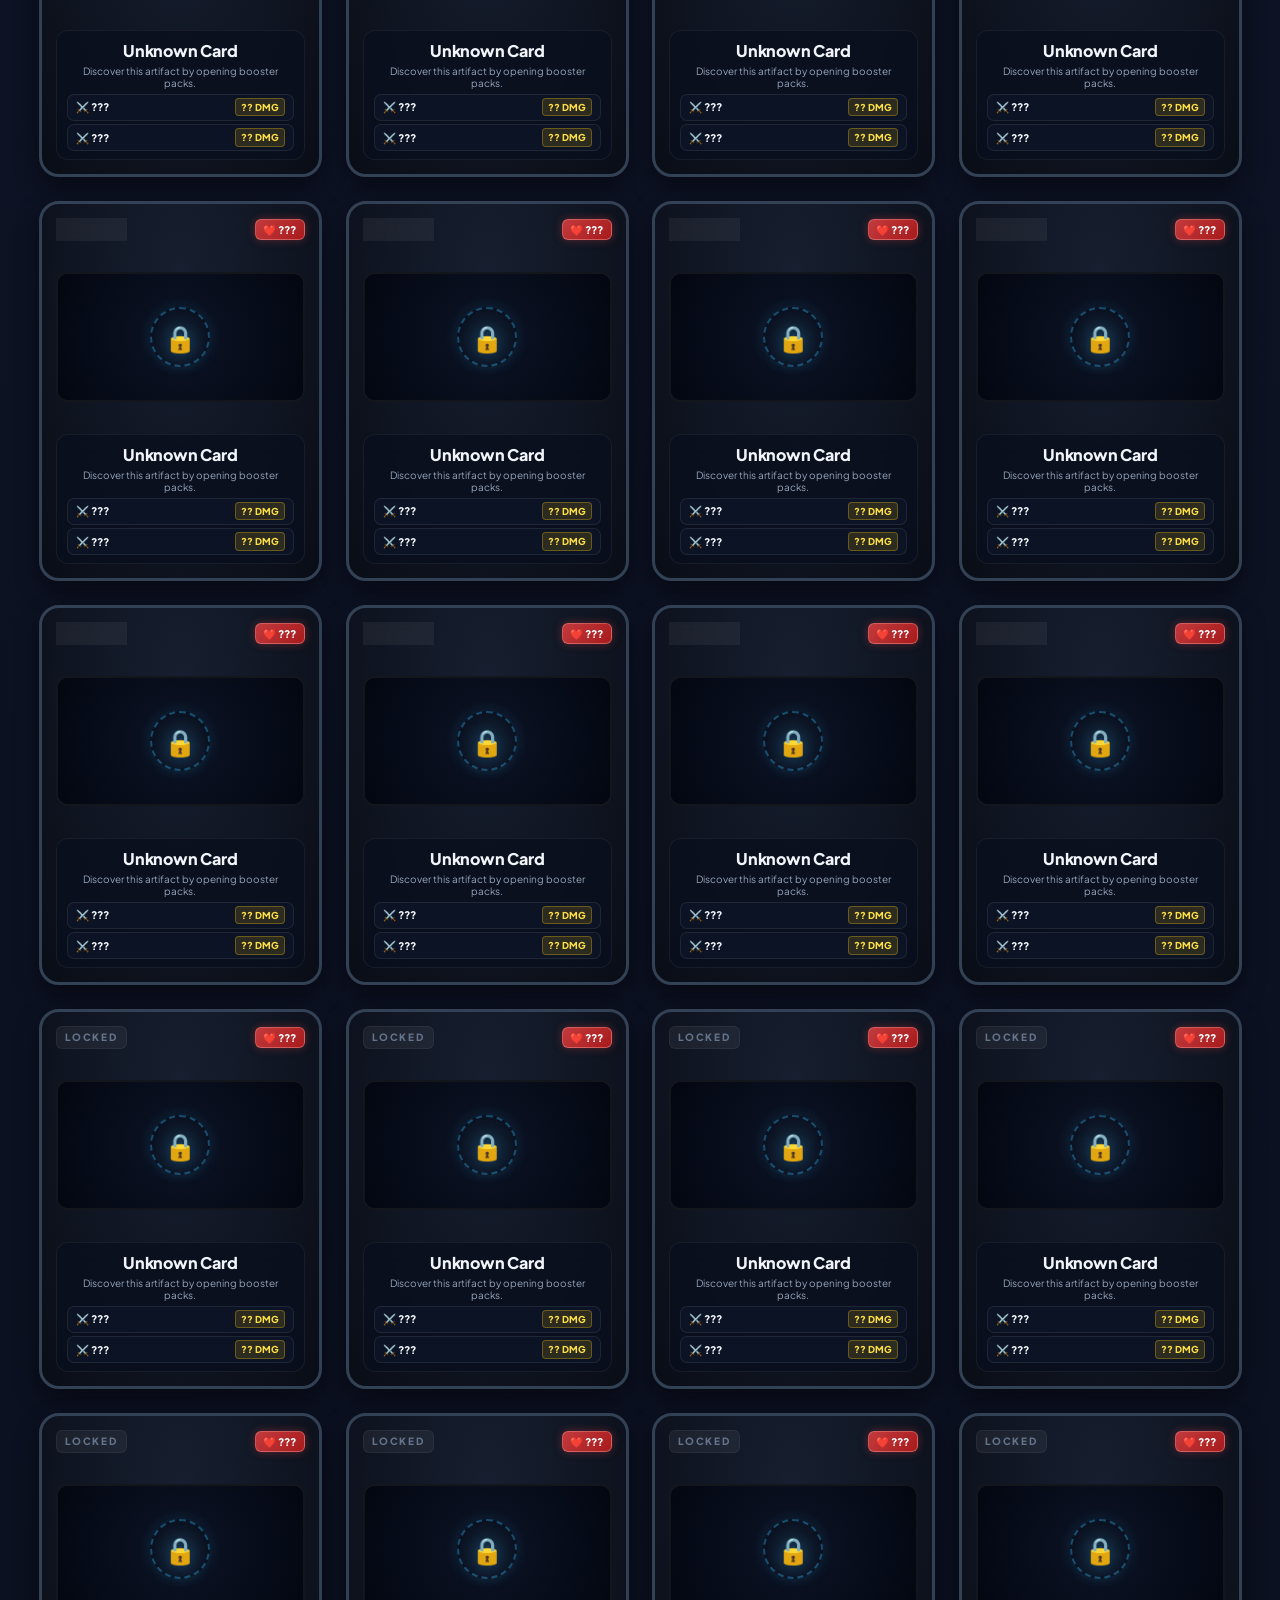
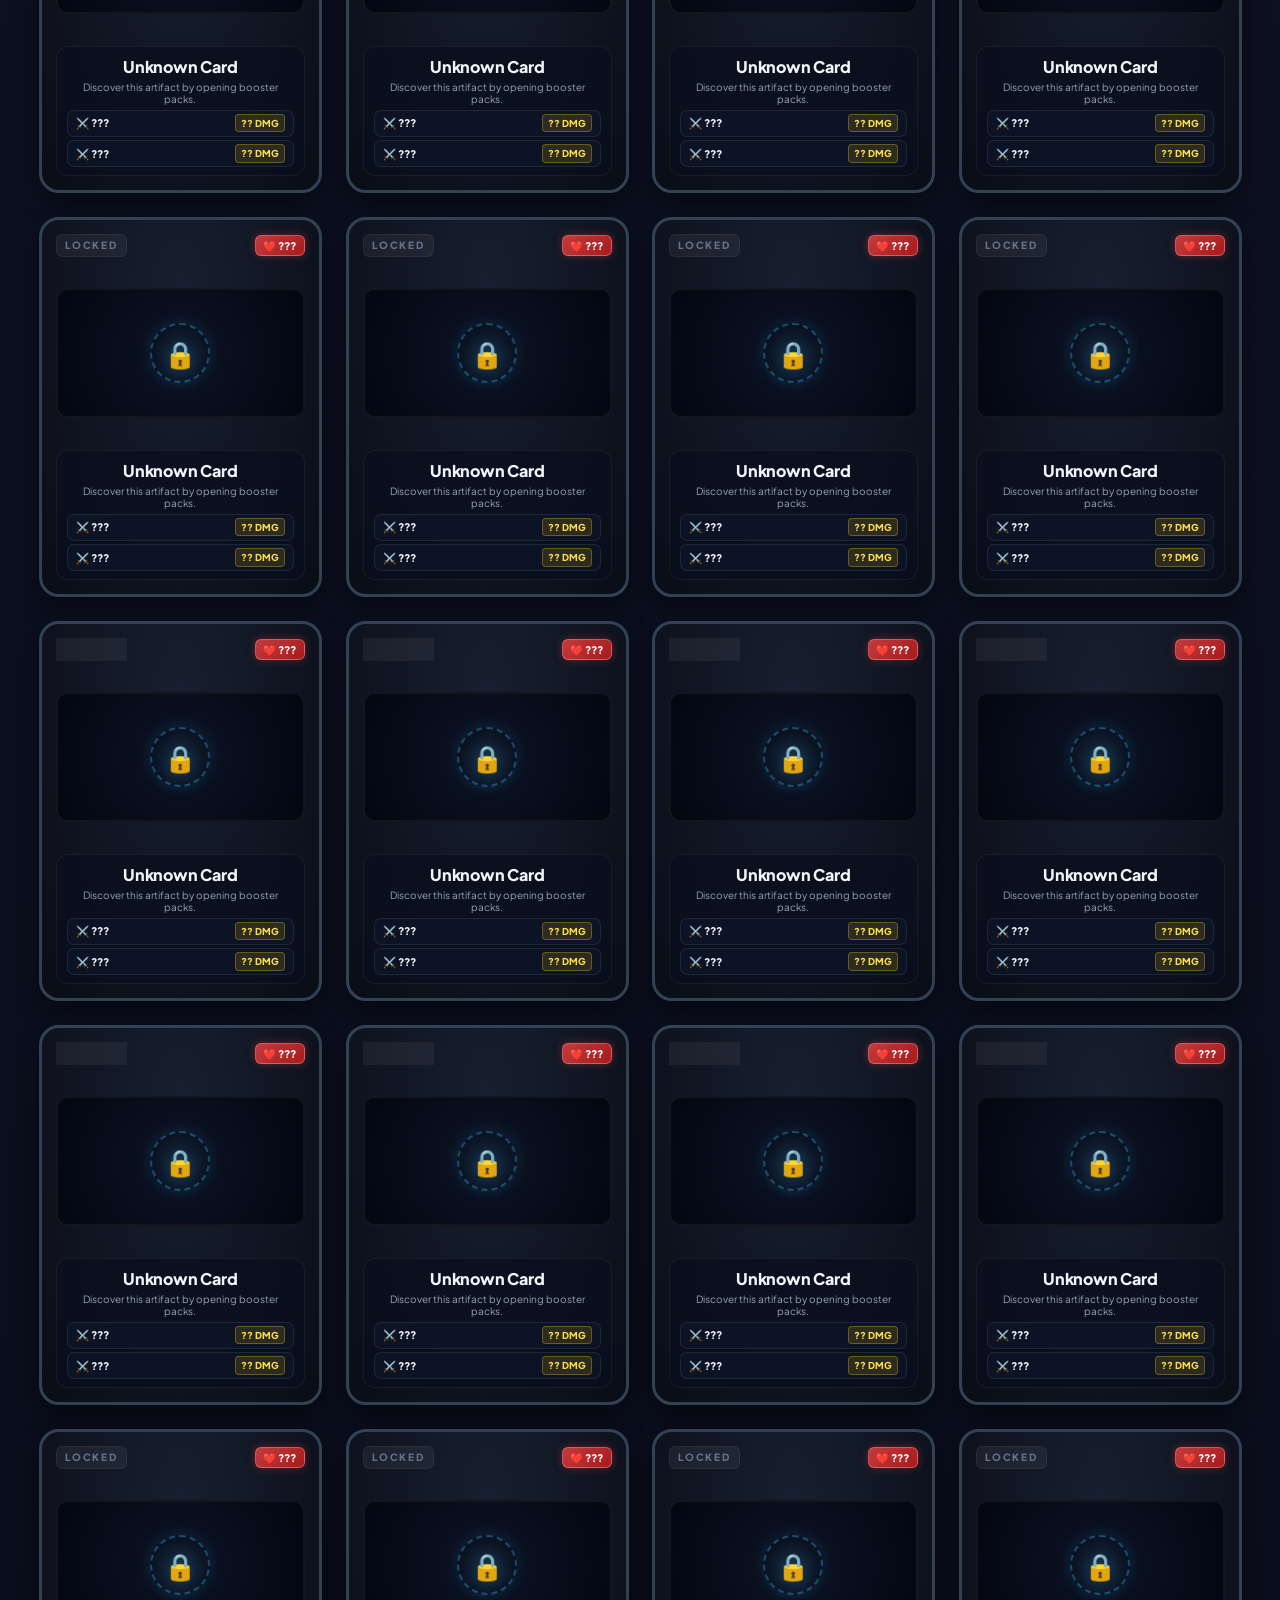
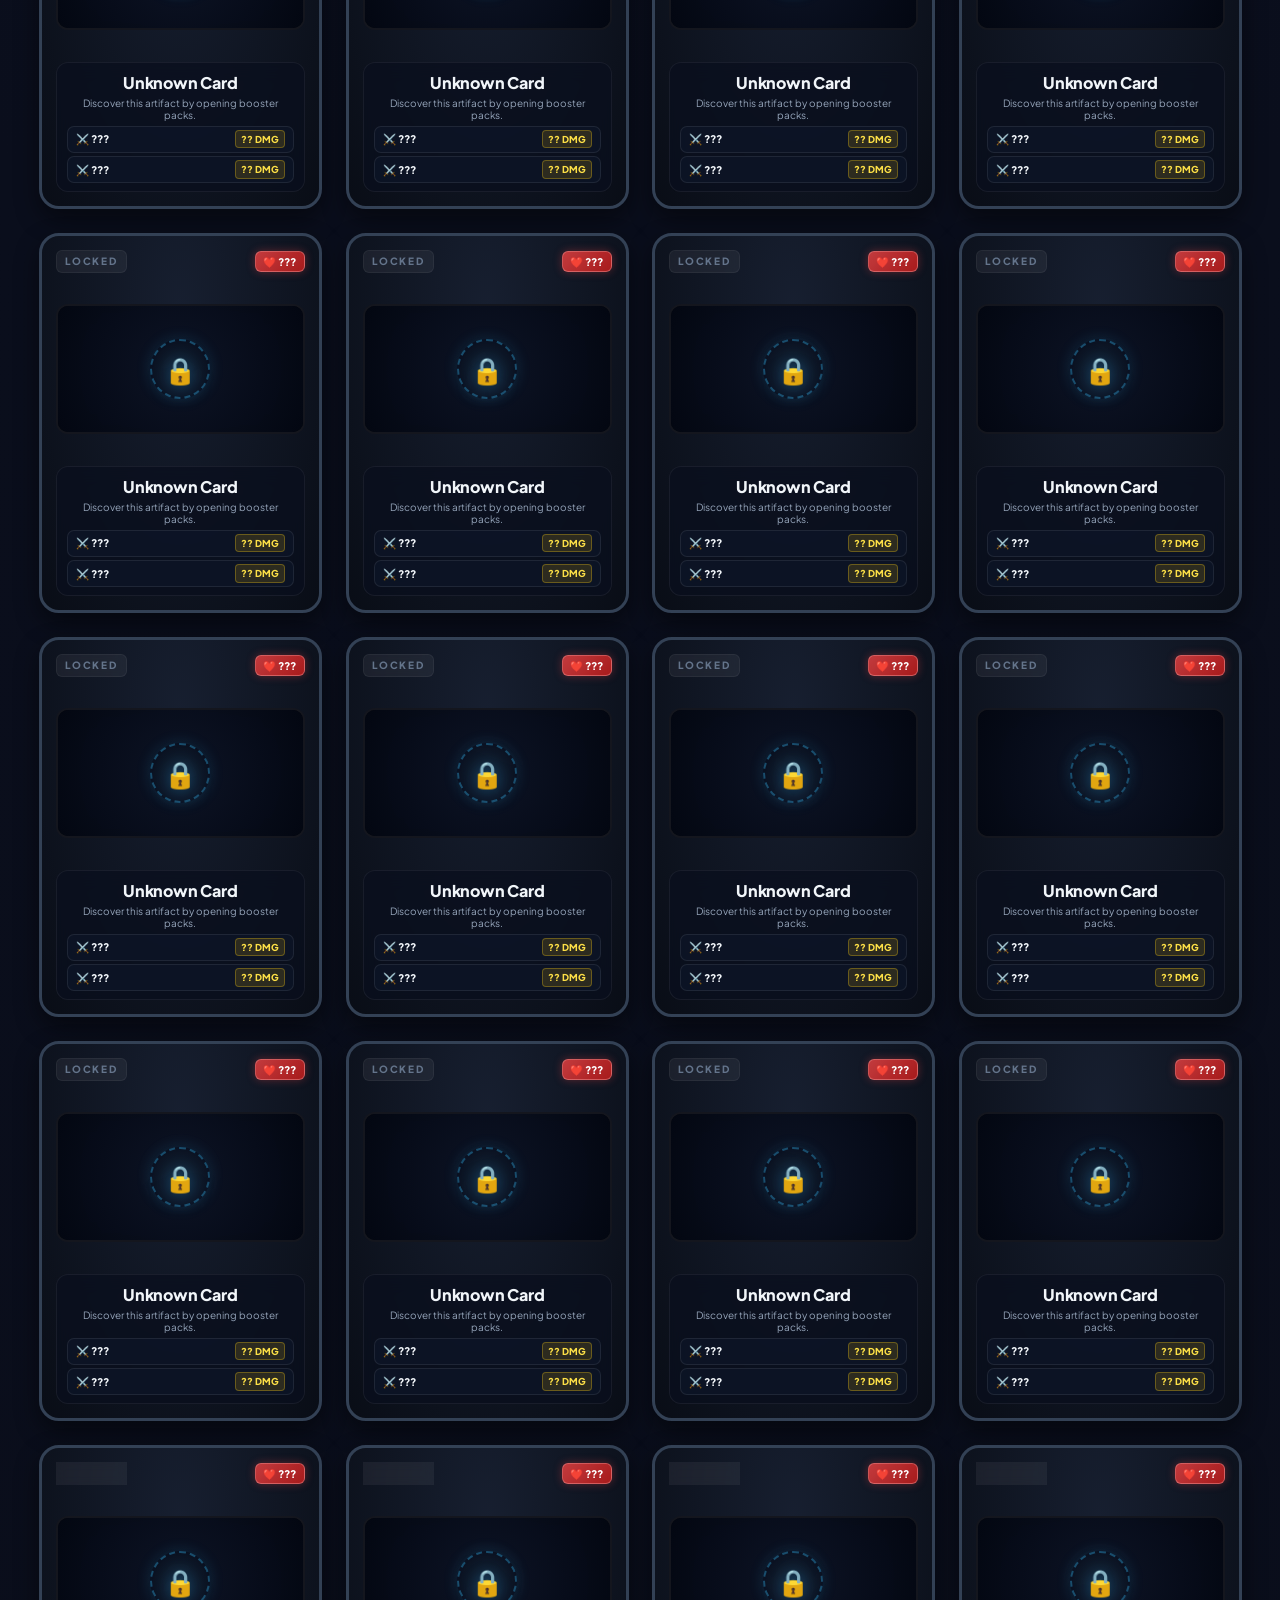
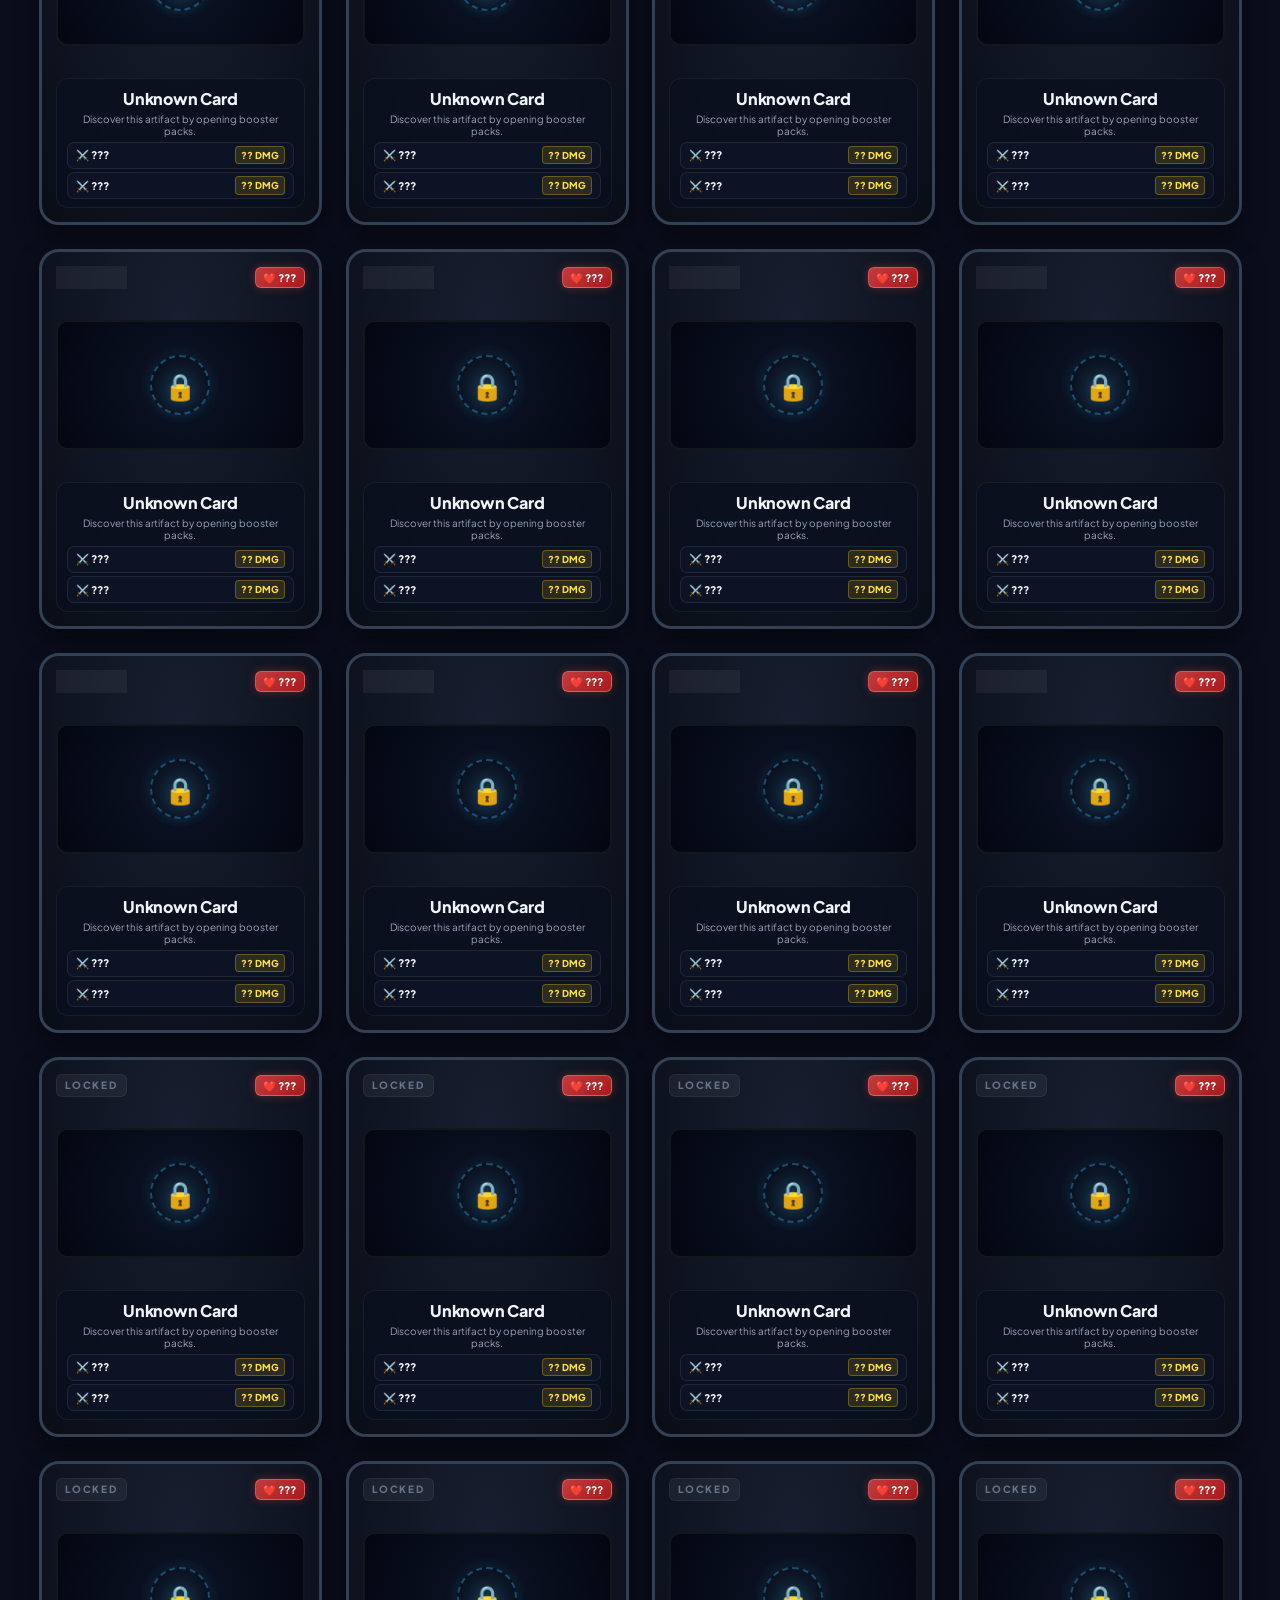
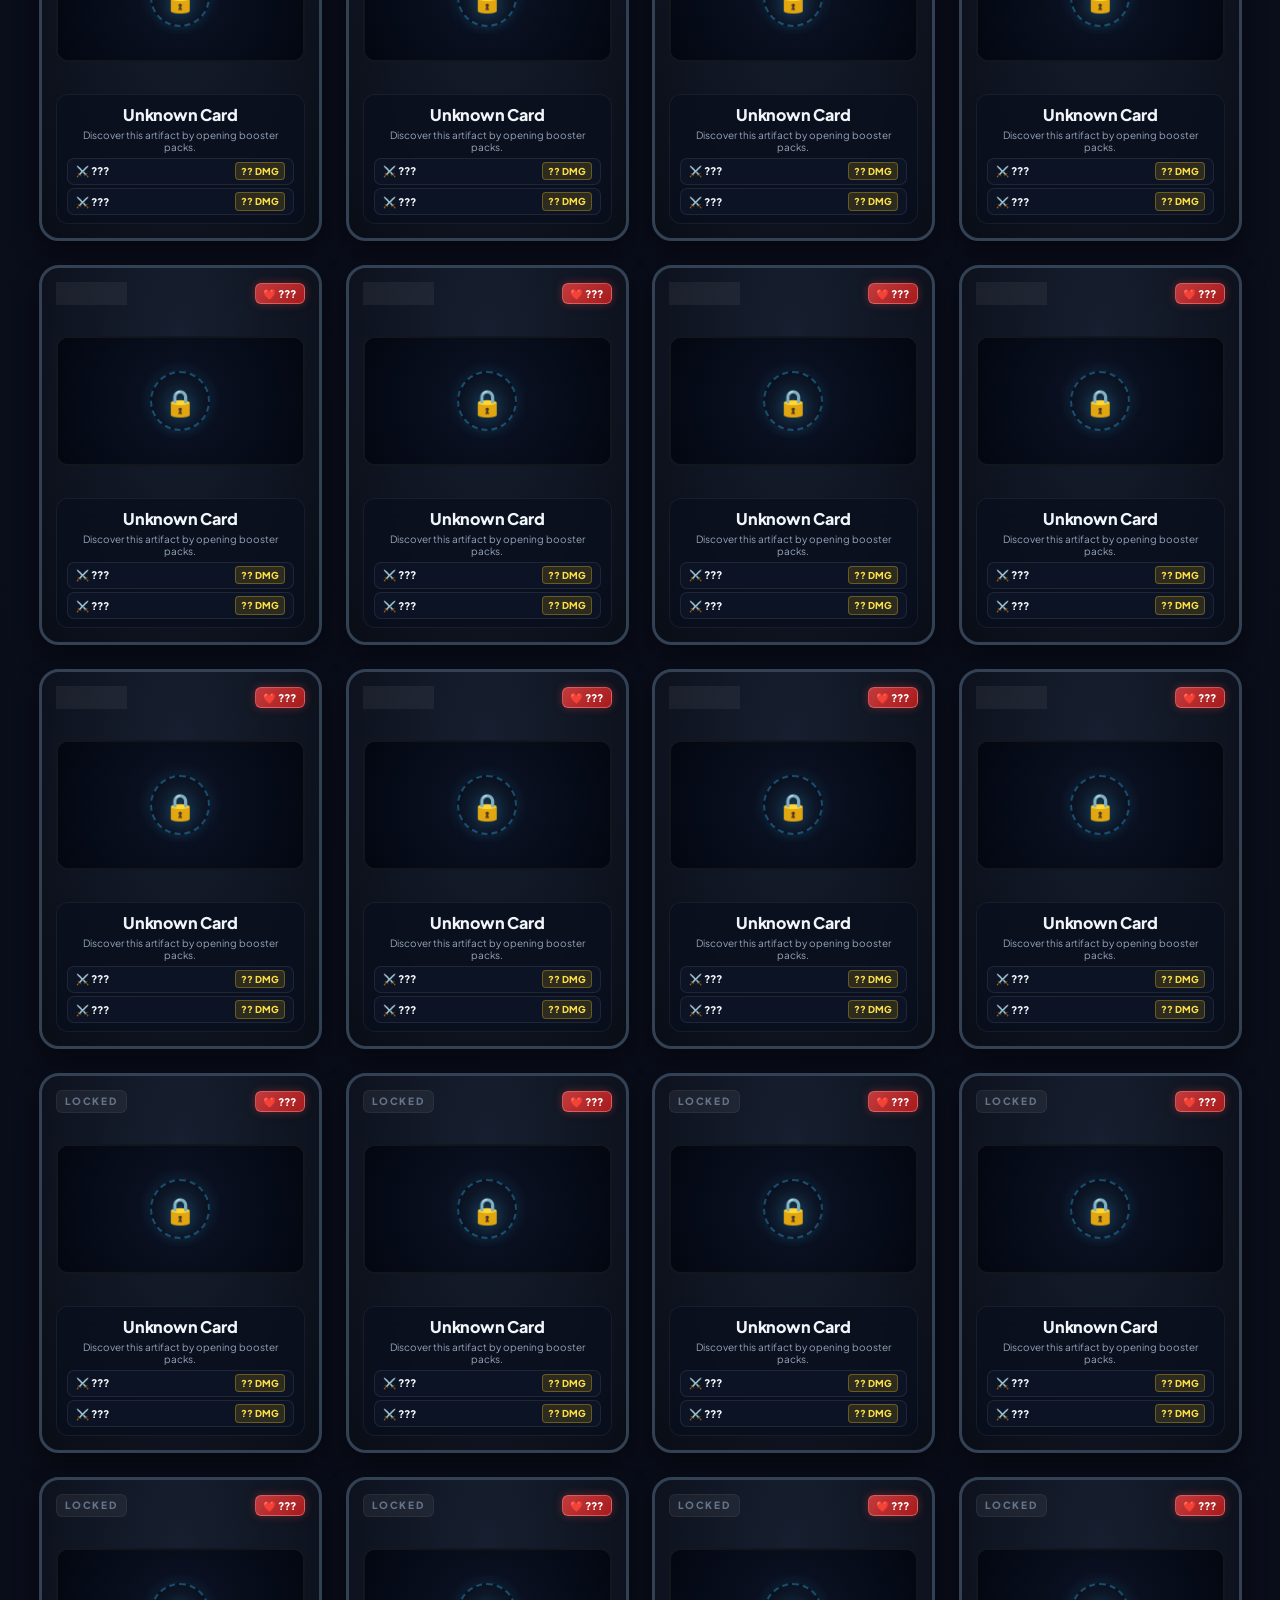
==== commit bdf105cf: "Elevate entire game aesthetic with 3D packs, cyber brand, arena stadium, and elemental combat FX" ====
--- a/index.html
+++ b/index.html
@@ -25,9 +25,15 @@
 
 <header>
   <div class="brand">
-    <div class="brand-icon">🃏</div>
+    <div class="brand-icon-wrapper">
+      <div class="brand-icon">🃏</div>
+      <div class="brand-icon-glow"></div>
+    </div>
     <div>
-      <h1>Card Stack</h1>
+      <div style="display:flex;align-items:center;gap:8px">
+        <h1>Card Stack</h1>
+        <span class="brand-badge">EDITION VI</span>
+      </div>
     </div>
   </div>
   <div id="headerAudioVisualizer" class="header-audio-visualizer" title="🎵 Reactive Audio Visualizer — Click to Play 8-Bit Music or Open Sound Studio">
@@ -413,7 +419,10 @@
           <span id="playerHpText" style="font-size:12px;font-weight:800">100 / 100 HP</span>
         </div>
 
-        <div style="font-size:32px;font-weight:900;color:#ef4444">VS</div>
+        <div class="arena-vs-emblem">
+          <div class="arena-vs-energy-ring"></div>
+          <div class="arena-vs-glow-text">VS</div>
+        </div>
 
         <div class="fighter-card" id="aiFighterCard">
           <span style="font-size:12px;font-weight:900;color:#f43f5e" id="oppLabelTag">OPPONENT</span>
--- a/css/styles.css
+++ b/css/styles.css
@@ -33,57 +33,141 @@
   top:0;
   z-index:30;
 }
-.brand{display:flex;align-items:center;gap:12px}
-.brand-icon{font-size:32px;filter:drop-shadow(0 0 12px rgba(61,114,254,0.6))}
+.brand{display:flex;align-items:center;gap:14px}
+.brand-icon-wrapper {
+  position: relative;
+  display: flex;
+  align-items: center;
+  justify-content: center;
+  cursor: pointer;
+  transition: transform 0.3s cubic-bezier(0.2, 0.8, 0.2, 1);
+}
+.brand-icon-wrapper:hover {
+  transform: scale(1.1) rotate(5deg);
+}
+.brand-icon{
+  font-size:34px;
+  filter:drop-shadow(0 0 14px rgba(56,189,248,0.7));
+  position: relative;
+  z-index: 2;
+}
+.brand-icon-glow {
+  position: absolute;
+  inset: -8px;
+  background: radial-gradient(circle, rgba(56, 189, 248, 0.5) 0%, rgba(168, 85, 247, 0.25) 45%, transparent 70%);
+  border-radius: 50%;
+  animation: brandGlowBreath 3.5s infinite alternate ease-in-out;
+  pointer-events: none;
+  z-index: 1;
+}
+@keyframes brandGlowBreath {
+  0% { transform: scale(0.85); opacity: 0.45; }
+  100% { transform: scale(1.25); opacity: 0.9; }
+}
+.brand-badge {
+  font-size: 9px;
+  font-weight: 900;
+  letter-spacing: 1.5px;
+  padding: 2.5px 8px;
+  border-radius: 999px;
+  background: linear-gradient(135deg, rgba(56, 189, 248, 0.22), rgba(168, 85, 247, 0.22));
+  border: 1px solid rgba(56, 189, 248, 0.45);
+  color: #38bdf8;
+  box-shadow: 0 0 10px rgba(56, 189, 248, 0.3);
+  text-transform: uppercase;
+}
 h1{
   margin:0;
   font-size:24px;
   font-weight:900;
   letter-spacing:0.5px;
-  background:linear-gradient(135deg, #ffffff 30%, #93c5fd 100%);
+  background:linear-gradient(135deg, #ffffff 15%, #93c5fd 60%, #c084fc 100%);
+  background-size: 200% auto;
   -webkit-background-clip:text;
   -webkit-text-fill-color:transparent;
+  animation: brandTextShimmer 6s linear infinite alternate;
+}
+@keyframes brandTextShimmer {
+  0% { background-position: 0% 50%; }
+  100% { background-position: 100% 50%; }
 }
 
 .stats{display:flex;gap:14px;align-items:center}
 .stat{
-  background:rgba(20, 29, 54, 0.7);
-  border:1px solid rgba(80, 110, 180, 0.3);
-  padding:8px 16px;
+  background:rgba(15, 23, 42, 0.75);
+  backdrop-filter:blur(14px);
+  -webkit-backdrop-filter:blur(14px);
+  border:1px solid rgba(80, 110, 180, 0.35);
+  padding:8px 18px;
   border-radius:14px;
   display:flex;
   align-items:center;
-  gap:8px;
-  font-weight:700;
+  gap:9px;
+  font-weight:800;
   font-size:14px;
-  box-shadow:inset 0 1px 0 rgba(255,255,255,0.1);
-}
-.stat-val{color:#38bdf8}
-.stat-val.coin-color{color:#fbbf24}
+  box-shadow:0 4px 14px rgba(0,0,0,0.35), inset 0 1px 0 rgba(255,255,255,0.12);
+  transition:all 0.25s cubic-bezier(0.2, 0.8, 0.2, 1);
+  user-select: none;
+}
+.stat:hover{
+  border-color:rgba(56, 189, 248, 0.55);
+  box-shadow:0 6px 20px rgba(0,0,0,0.45), 0 0 18px rgba(56, 189, 248, 0.25);
+  transform:translateY(-1px);
+}
+.stat-val{color:#38bdf8;font-weight:900}
+.stat-val.coin-color{color:#fbbf24;text-shadow:0 0 10px rgba(251, 191, 36, 0.4)}
 
 main{max-width:1250px;margin:auto;padding:32px 24px}
 
 .hero{
-  background:radial-gradient(ellipse at 80% 0%, rgba(61,114,254,0.2) 0%, transparent 60%),
-             linear-gradient(160deg, rgba(22,32,60,0.85) 0%, rgba(11,16,33,0.92) 100%);
-  border:1px solid rgba(90, 120, 200, 0.3);
+  position:relative;
+  overflow:hidden;
+  background:radial-gradient(ellipse at 80% 0%, rgba(61,114,254,0.25) 0%, transparent 60%),
+             radial-gradient(circle at 10% 90%, rgba(168,85,247,0.18) 0%, transparent 50%),
+             linear-gradient(160deg, rgba(22,32,60,0.88) 0%, rgba(11,16,33,0.96) 100%);
+  border:1px solid rgba(90, 120, 200, 0.35);
   border-radius:28px;
   padding:36px;
-  box-shadow:0 30px 60px rgba(0,0,0,0.4), inset 0 1px 0 rgba(255,255,255,0.15);
+  box-shadow:0 30px 70px rgba(0,0,0,0.5), 0 0 35px rgba(56, 189, 248, 0.12), inset 0 1px 0 rgba(255,255,255,0.2);
   margin-bottom:36px;
 }
+.hero::before{
+  content:'';
+  position:absolute;
+  inset:0;
+  background-image:radial-gradient(rgba(56, 189, 248, 0.14) 1px, transparent 1px);
+  background-size:24px 24px;
+  pointer-events:none;
+  opacity:0.75;
+}
 .hero-tag{
-  display:inline-block;
+  display:inline-flex;
+  align-items:center;
+  gap:7px;
   font-size:11px;
-  font-weight:800;
+  font-weight:900;
   letter-spacing:1.8px;
   text-transform:uppercase;
-  background:rgba(61,114,254,0.18);
-  color:#60a5fa;
-  padding:4px 12px;
+  background:rgba(56, 189, 248, 0.15);
+  color:#38bdf8;
+  padding:5px 14px;
   border-radius:20px;
-  border:1px solid rgba(96,165,250,0.3);
+  border:1px solid rgba(56, 189, 248, 0.35);
   margin-bottom:12px;
+  box-shadow:0 0 12px rgba(56, 189, 248, 0.25);
+}
+.hero-tag::before{
+  content:'';
+  width:7px;
+  height:7px;
+  border-radius:50%;
+  background:#38bdf8;
+  box-shadow:0 0 8px #38bdf8;
+  animation:heroRadarPulse 1.8s infinite alternate ease-in-out;
+}
+@keyframes heroRadarPulse{
+  0%{transform:scale(0.8);opacity:0.5}
+  100%{transform:scale(1.3);opacity:1}
 }
 .hero h2{font-size:32px;font-weight:900;margin:0 0 10px;letter-spacing:-0.5px}
 .hero p{color:#94a3b8;margin:0 0 24px;max-width:680px;font-size:15px}
@@ -95,8 +179,11 @@
   margin-top:20px;
 }
 .pack-card{
+  --glare-x: 50%;
+  --glare-y: 50%;
+  --glare-opacity: 0;
   background:linear-gradient(170deg, rgba(26, 36, 68, 0.7) 0%, rgba(13, 19, 39, 0.85) 100%);
-  border:1px solid rgba(120, 150, 220, 0.2);
+  border:1px solid rgba(120, 150, 220, 0.25);
   border-radius:22px;
   padding:22px;
   display:flex;
@@ -105,13 +192,26 @@
   gap:16px;
   position:relative;
   overflow:hidden;
-  transition:all 0.3s cubic-bezier(0.2, 0.8, 0.2, 1);
-  box-shadow:0 12px 28px rgba(0,0,0,0.3);
+  transform-style:preserve-3d;
+  will-change:transform;
+  transition:transform 0.15s ease-out, border-color 0.3s ease, box-shadow 0.3s ease;
+  box-shadow:0 14px 32px rgba(0,0,0,0.38);
+}
+.pack-card::after{
+  content:'';
+  position:absolute;
+  inset:0;
+  border-radius:inherit;
+  background:radial-gradient(circle at var(--glare-x) var(--glare-y), rgba(255,255,255,0.45) 0%, rgba(255,255,255,0.12) 40%, transparent 75%);
+  opacity:var(--glare-opacity);
+  pointer-events:none;
+  mix-blend-mode:color-dodge;
+  transition:opacity 0.25s ease;
+  z-index:5;
 }
 .pack-card:hover{
-  transform:translateY(-6px);
-  border-color:rgba(147, 197, 253, 0.45);
-  box-shadow:0 20px 40px rgba(0,0,0,0.5);
+  border-color:rgba(147, 197, 253, 0.6);
+  box-shadow:0 24px 50px rgba(0,0,0,0.55), 0 0 25px rgba(56, 189, 248, 0.25);
 }
 
 .pack-card.pack-common{border-color:rgba(148, 163, 184, 0.4)}
@@ -182,18 +282,64 @@
 
 .controls{display:flex;gap:10px;flex-wrap:wrap;margin-bottom:24px;align-items:center}
 .controls button{
-  background:rgba(20, 28, 52, 0.7);
+  background:rgba(15, 23, 42, 0.7);
   border:1px solid rgba(80, 110, 180, 0.25);
-  box-shadow:none;
-  font-size:14px;
+  box-shadow:0 4px 12px rgba(0,0,0,0.25);
+  font-size:13.5px;
+  font-weight:800;
   padding:10px 18px;
+  border-radius:12px;
   color:#94a3b8;
+  transition:all 0.2s cubic-bezier(0.2,0.8,0.2,1);
+}
+.controls button:hover{
+  background:rgba(30, 42, 78, 0.85);
+  border-color:rgba(120, 160, 255, 0.4);
+  color:#f8fafc;
+  transform:translateY(-2px);
+  box-shadow:0 6px 16px rgba(0,0,0,0.35);
 }
 .controls button.active{
-  background:var(--accent-blue);
-  color:white;
-  border-color:transparent;
-  box-shadow:0 6px 18px rgba(61,114,254,0.35);
+  background:linear-gradient(135deg, #2563eb, #1d4ed8);
+  border-color:#38bdf8;
+  color:#fff;
+  box-shadow:0 0 18px rgba(56, 189, 248, 0.5);
+  transform:translateY(-1px);
+}
+.controls button[data-filter="rarity-common"].active{
+  background:linear-gradient(135deg, #475569, #334155);
+  border-color:#94a3b8;
+  box-shadow:0 0 16px rgba(148, 163, 184, 0.55);
+}
+.controls button[data-filter="rarity-rare"].active{
+  background:linear-gradient(135deg, #2563eb, #1d4ed8);
+  border-color:#38bdf8;
+  box-shadow:0 0 18px rgba(56, 189, 248, 0.55);
+}
+.controls button[data-filter="rarity-epic"].active{
+  background:linear-gradient(135deg, #9333ea, #6b21a8);
+  border-color:#c084fc;
+  box-shadow:0 0 18px rgba(192, 132, 252, 0.6);
+}
+.controls button[data-filter="rarity-legendary"].active{
+  background:linear-gradient(135deg, #d97706, #b45309);
+  border-color:#fbbf24;
+  box-shadow:0 0 20px rgba(251, 191, 36, 0.6);
+}
+.controls button[data-filter="rarity-mythic"].active{
+  background:linear-gradient(135deg, #db2777, #9d174d);
+  border-color:#f472b6;
+  box-shadow:0 0 20px rgba(244, 114, 182, 0.65);
+}
+.controls button[data-filter="rarity-divine"].active{
+  background:linear-gradient(135deg, #0284c7, #f59e0b);
+  border-color:#38bdf8;
+  box-shadow:0 0 22px rgba(56, 189, 248, 0.7);
+}
+.controls button[data-filter="rarity-transcendent"].active{
+  background:linear-gradient(135deg, #f43f5e, #a855f7);
+  border-color:#f43f5e;
+  box-shadow:0 0 25px rgba(244, 63, 94, 0.75);
 }
 
 .grid{display:grid;grid-template-columns:repeat(auto-fill,minmax(225px,1fr));gap:24px}
@@ -320,17 +466,51 @@
   gap:3px;
   margin-top:4px;
 }
+.card-hp-badge {
+  font-size: 10.5px;
+  font-weight: 900;
+  color: #fff;
+  background: linear-gradient(135deg, rgba(239, 68, 68, 0.8), rgba(185, 28, 28, 0.9));
+  border: 1px solid rgba(252, 165, 165, 0.4);
+  padding: 2px 7px;
+  border-radius: 6px;
+  box-shadow: 0 0 8px rgba(239, 68, 68, 0.35);
+  display: inline-flex;
+  align-items: center;
+  gap: 3px;
+  letter-spacing: 0.2px;
+}
 .attack-preview{
   display:flex;
   justify-content:space-between;
-  background:rgba(0,0,0,0.35);
-  padding:3px 7px;
-  border-radius:6px;
+  align-items:center;
+  background:rgba(15, 23, 42, 0.65);
+  border:1px solid rgba(255, 255, 255, 0.08);
+  padding:3.5px 8px;
+  border-radius:7px;
   font-size:10.5px;
   font-weight:800;
-}
-.attack-name{color:#fca5a5}
-.attack-dmg{color:#fbbf24}
+  transition:background 0.2s, border-color 0.2s;
+}
+.card:hover .attack-preview{
+  background:rgba(30, 41, 59, 0.85);
+  border-color:rgba(56, 189, 248, 0.25);
+}
+.attack-name{
+  color:#f1f5f9;
+  display:flex;
+  align-items:center;
+  gap:4px;
+}
+.attack-dmg{
+  color:#fde047;
+  background:rgba(234, 179, 8, 0.15);
+  border:1px solid rgba(250, 204, 21, 0.3);
+  padding:1px 5px;
+  border-radius:4px;
+  font-size:9.5px;
+  font-weight:900;
+}
 
 .accountArea{display:flex;align-items:center;gap:12px}
 .accountName{color:#cbd5e1;font-weight:700;font-size:14px}
@@ -553,19 +733,27 @@
   flex-direction:column;
   gap:20px;
   position:relative;
+  background:radial-gradient(circle at 50% 15%, rgba(30, 41, 59, 0.96), rgba(15, 23, 42, 0.98)),
+             radial-gradient(ellipse at 50% 100%, rgba(56, 189, 248, 0.1), transparent 70%);
+  border:2px solid rgba(56, 189, 248, 0.35);
+  box-shadow:0 0 60px rgba(0, 0, 0, 0.9), 0 0 30px rgba(56, 189, 248, 0.25), inset 0 1px 0 rgba(255, 255, 255, 0.15);
+  border-radius:26px;
 }
 .battle-arena{
   display:grid;
   grid-template-columns:1fr auto 1fr;
   gap:24px;
   align-items:center;
+  background:radial-gradient(ellipse at center, rgba(30, 41, 59, 0.5) 0%, transparent 75%);
+  padding:12px;
+  border-radius:20px;
 }
 @media(max-width:700px){
   .battle-arena{grid-template-columns:1fr;text-align:center}
 }
 .fighter-card{
-  background:rgba(15, 23, 42, 0.8);
-  border:2px solid rgba(255,255,255,0.15);
+  background:rgba(15, 23, 42, 0.85);
+  border:2px solid rgba(255,255,255,0.18);
   border-radius:18px;
   padding:16px;
   display:flex;
@@ -573,7 +761,53 @@
   align-items:center;
   gap:8px;
   position:relative;
-  transition:transform 0.2s cubic-bezier(0.18, 0.89, 0.32, 1.28);
+  transition:transform 0.2s cubic-bezier(0.18, 0.89, 0.32, 1.28), box-shadow 0.3s ease;
+}
+#playerFighterCard{
+  border-color:rgba(56, 189, 248, 0.55);
+  box-shadow:0 0 25px rgba(56, 189, 248, 0.3), inset 0 0 15px rgba(56, 189, 248, 0.1);
+}
+#aiFighterCard{
+  border-color:rgba(244, 63, 94, 0.55);
+  box-shadow:0 0 25px rgba(244, 63, 94, 0.3), inset 0 0 15px rgba(244, 63, 94, 0.1);
+}
+
+/* Arena High-Voltage VS Emblem */
+.arena-vs-emblem{
+  position:relative;
+  width:70px;
+  height:70px;
+  display:flex;
+  align-items:center;
+  justify-content:center;
+  margin:auto;
+  user-select:none;
+}
+.arena-vs-energy-ring{
+  position:absolute;
+  inset:0;
+  border-radius:50%;
+  border:2px dashed #f43f5e;
+  box-shadow:0 0 20px rgba(244, 63, 94, 0.6), inset 0 0 15px rgba(56, 189, 248, 0.4);
+  animation:vsRingSpin 8s linear infinite;
+}
+@keyframes vsRingSpin{
+  0%{transform:rotate(0deg)}
+  100%{transform:rotate(360deg)}
+}
+.arena-vs-glow-text{
+  font-size:24px;
+  font-weight:900;
+  letter-spacing:1px;
+  background:linear-gradient(135deg, #f43f5e, #facc15, #38bdf8);
+  -webkit-background-clip:text;
+  -webkit-text-fill-color:transparent;
+  filter:drop-shadow(0 0 12px rgba(244, 63, 94, 0.8));
+  animation:vsPulse 1.8s ease-in-out infinite alternate;
+}
+@keyframes vsPulse{
+  0%{transform:scale(0.95);filter:drop-shadow(0 0 8px rgba(244, 63, 94, 0.6))}
+  100%{transform:scale(1.1);filter:drop-shadow(0 0 18px rgba(250, 204, 21, 0.9))}
 }
 
 .lunge-right{animation:animLungeRight 0.35s ease forwards}
@@ -612,6 +846,15 @@
   width:100%;
   background:linear-gradient(90deg, #ef4444, #22c55e);
   transition:width 0.4s ease;
+}
+.health-bar.critical {
+  background: linear-gradient(90deg, #ef4444, #dc2626) !important;
+  box-shadow: 0 0 12px #ef4444;
+  animation: criticalHpFlash 0.6s infinite alternate;
+}
+@keyframes criticalHpFlash {
+  0% { opacity: 0.7; }
+  100% { opacity: 1; filter: brightness(1.4); }
 }
 .battle-log{
   background:rgba(0,0,0,0.5);
@@ -653,6 +896,27 @@
   background:linear-gradient(135deg, #334155, #1e293b);
   border-color:#38bdf8;
   transform:translateY(-2px);
+  box-shadow:0 6px 18px rgba(0,0,0,0.35);
+}
+.attack-btn.attack-theme-fire:hover:not(:disabled) {
+  border-color: #f97316;
+  box-shadow: 0 0 16px rgba(249, 115, 22, 0.45);
+}
+.attack-btn.attack-theme-ice:hover:not(:disabled) {
+  border-color: #38bdf8;
+  box-shadow: 0 0 16px rgba(56, 189, 248, 0.45);
+}
+.attack-btn.attack-theme-lightning:hover:not(:disabled) {
+  border-color: #facc15;
+  box-shadow: 0 0 16px rgba(250, 204, 21, 0.45);
+}
+.attack-btn.attack-theme-void:hover:not(:disabled) {
+  border-color: #a855f7;
+  box-shadow: 0 0 16px rgba(168, 85, 247, 0.45);
+}
+.attack-btn.attack-theme-light:hover:not(:disabled) {
+  border-color: #fde047;
+  box-shadow: 0 0 16px rgba(253, 224, 71, 0.45);
 }
 .attack-btn:disabled{
   opacity:0.4;
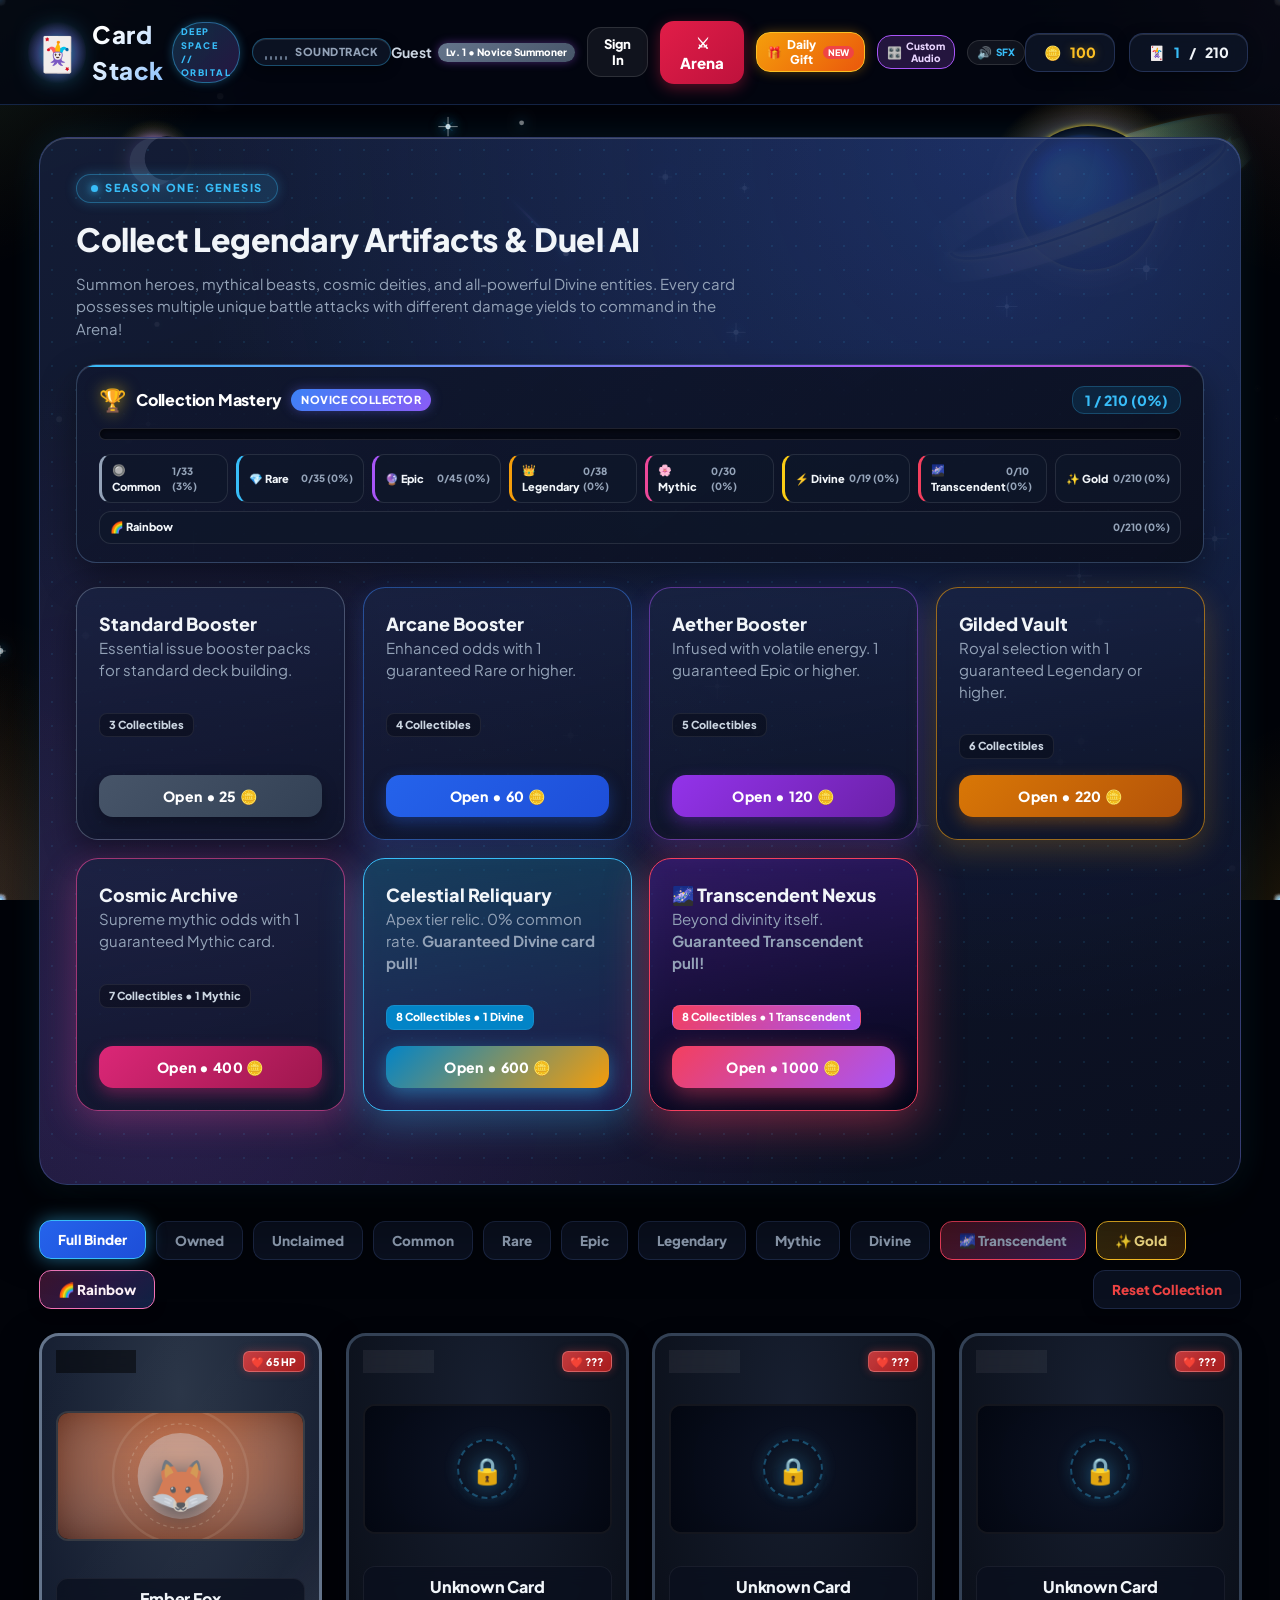
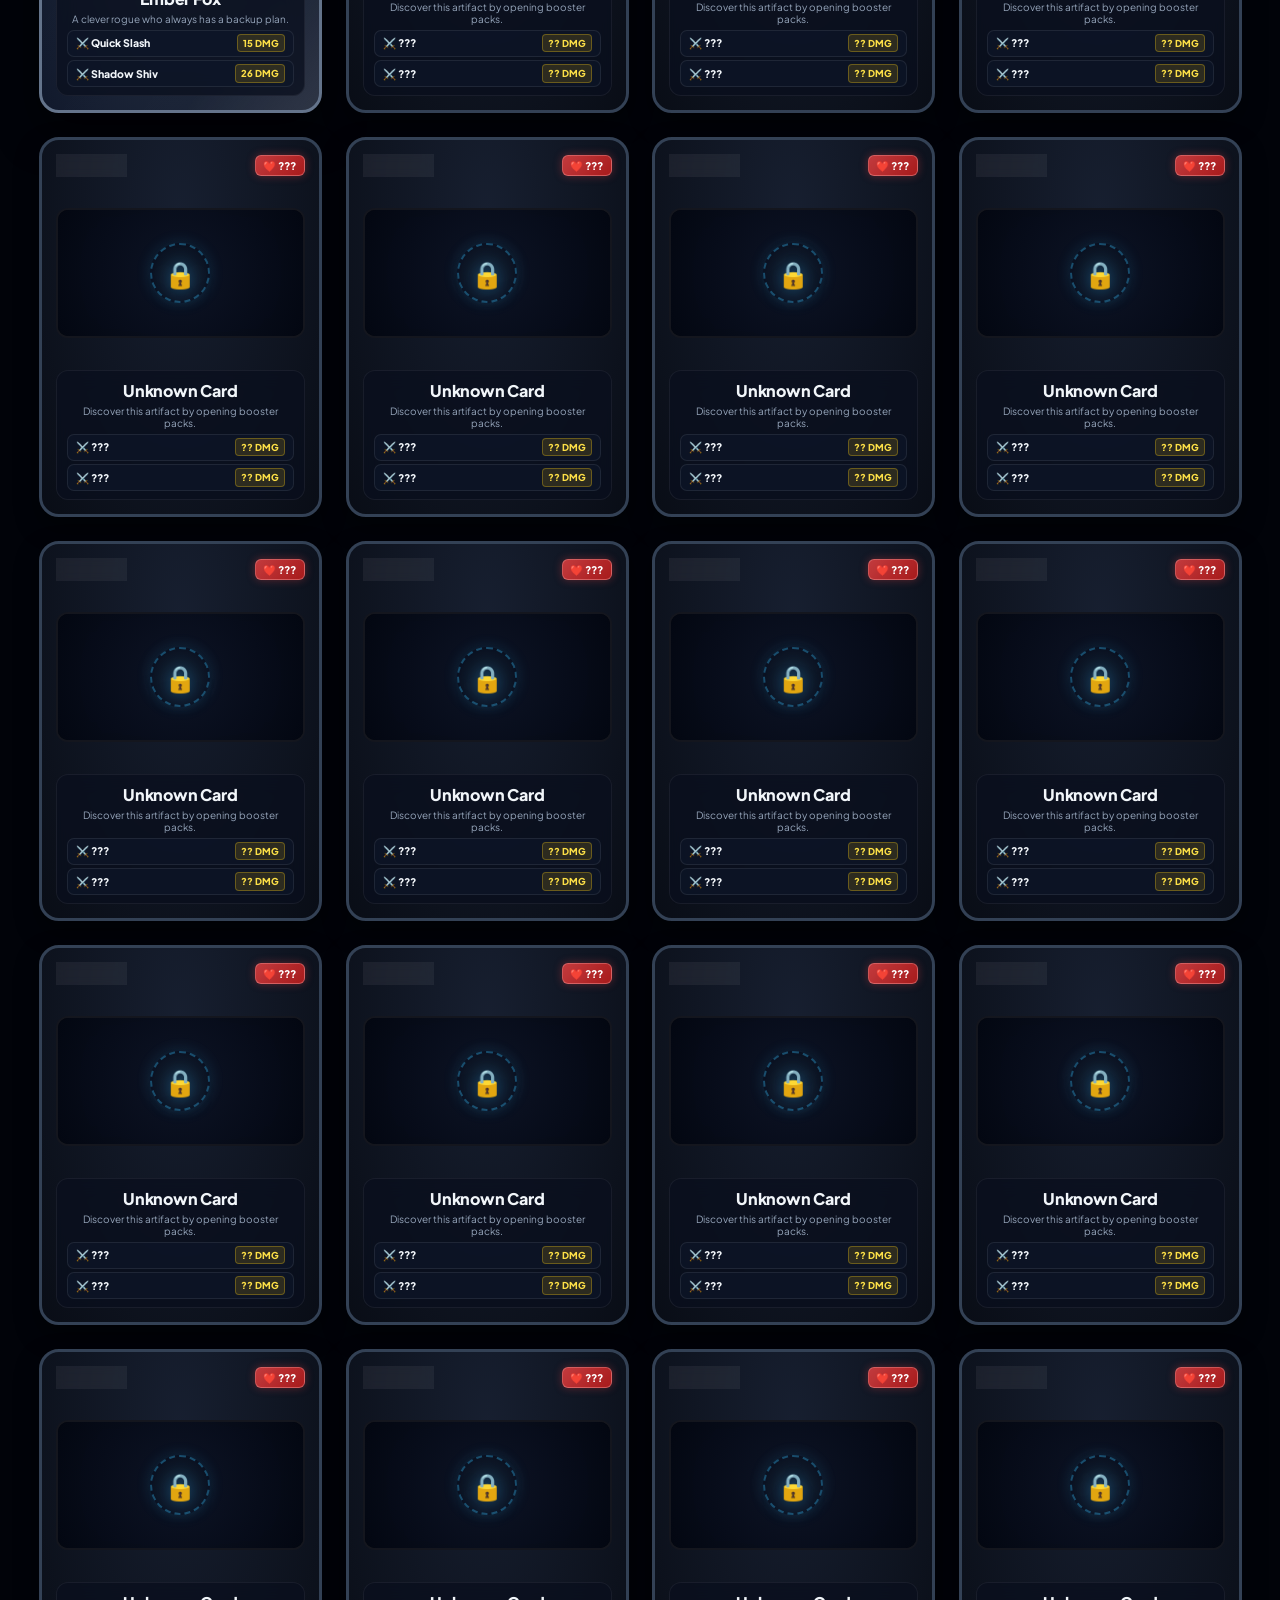
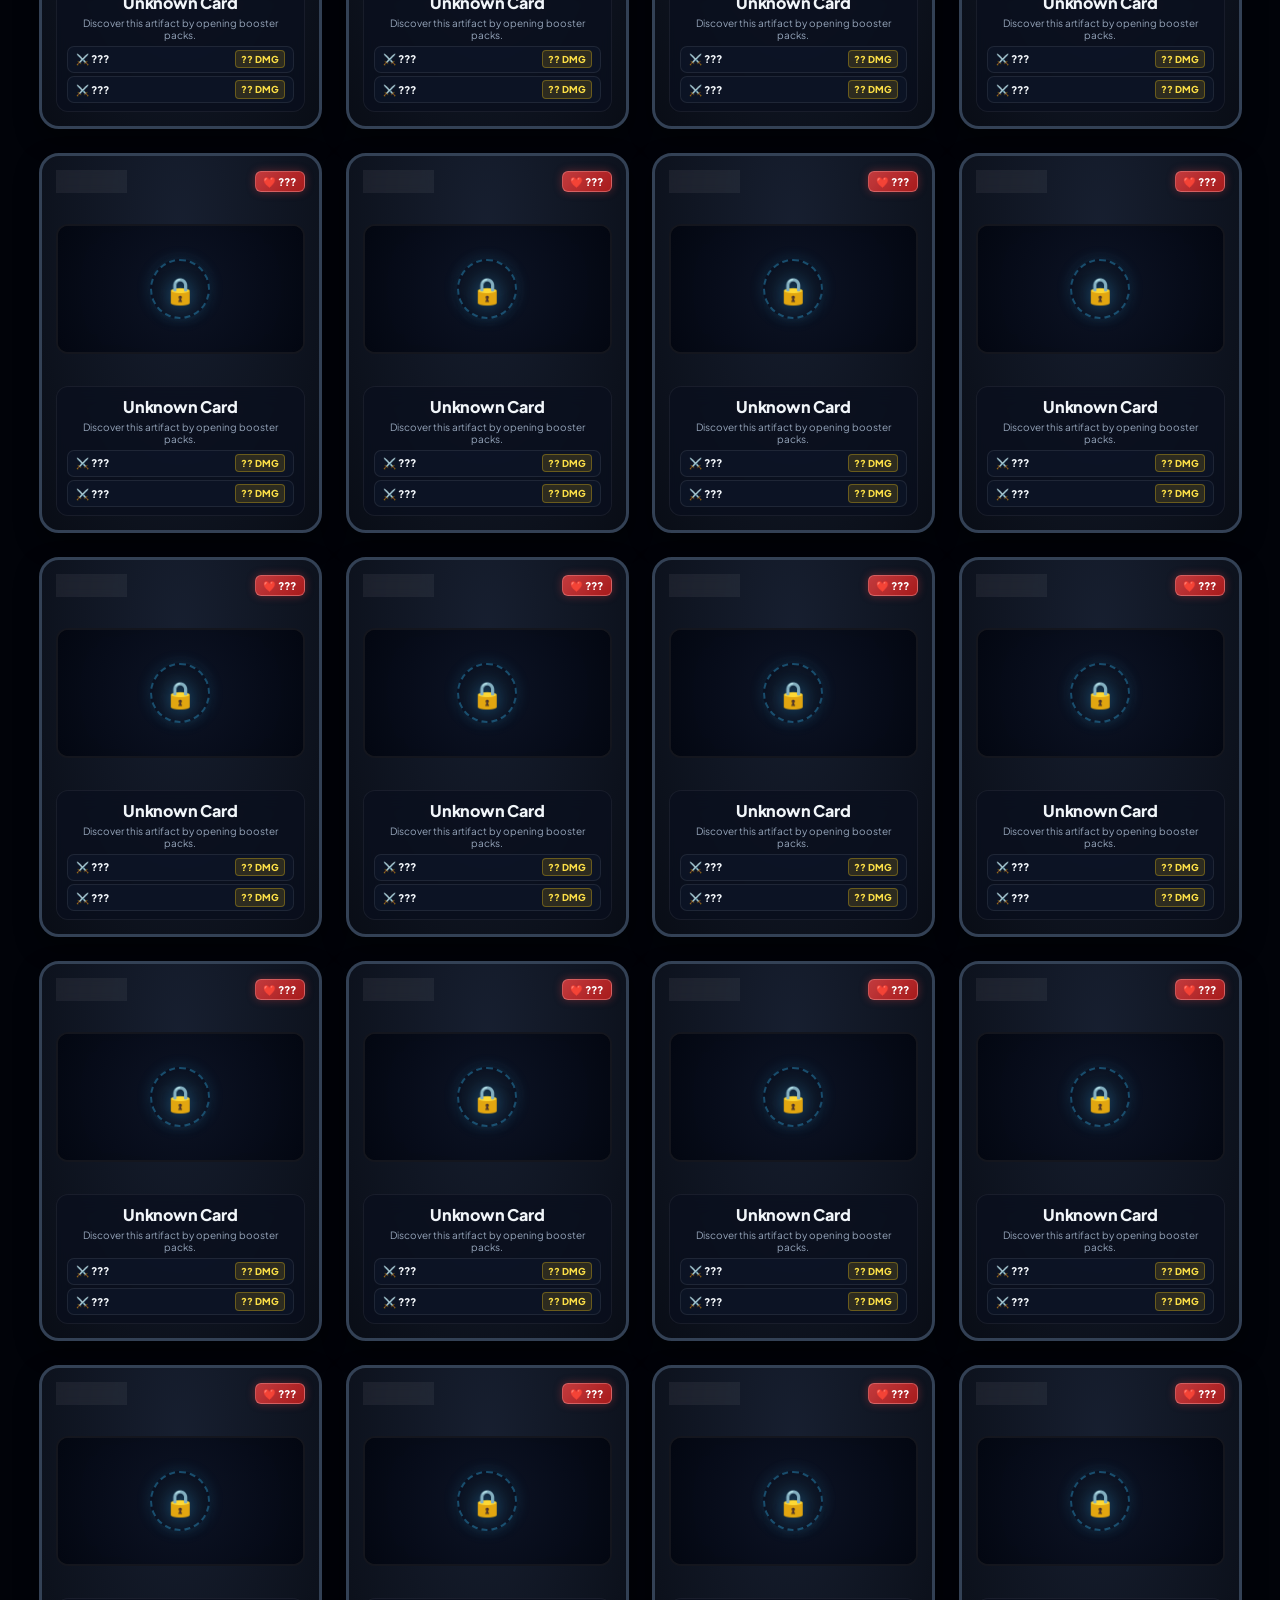
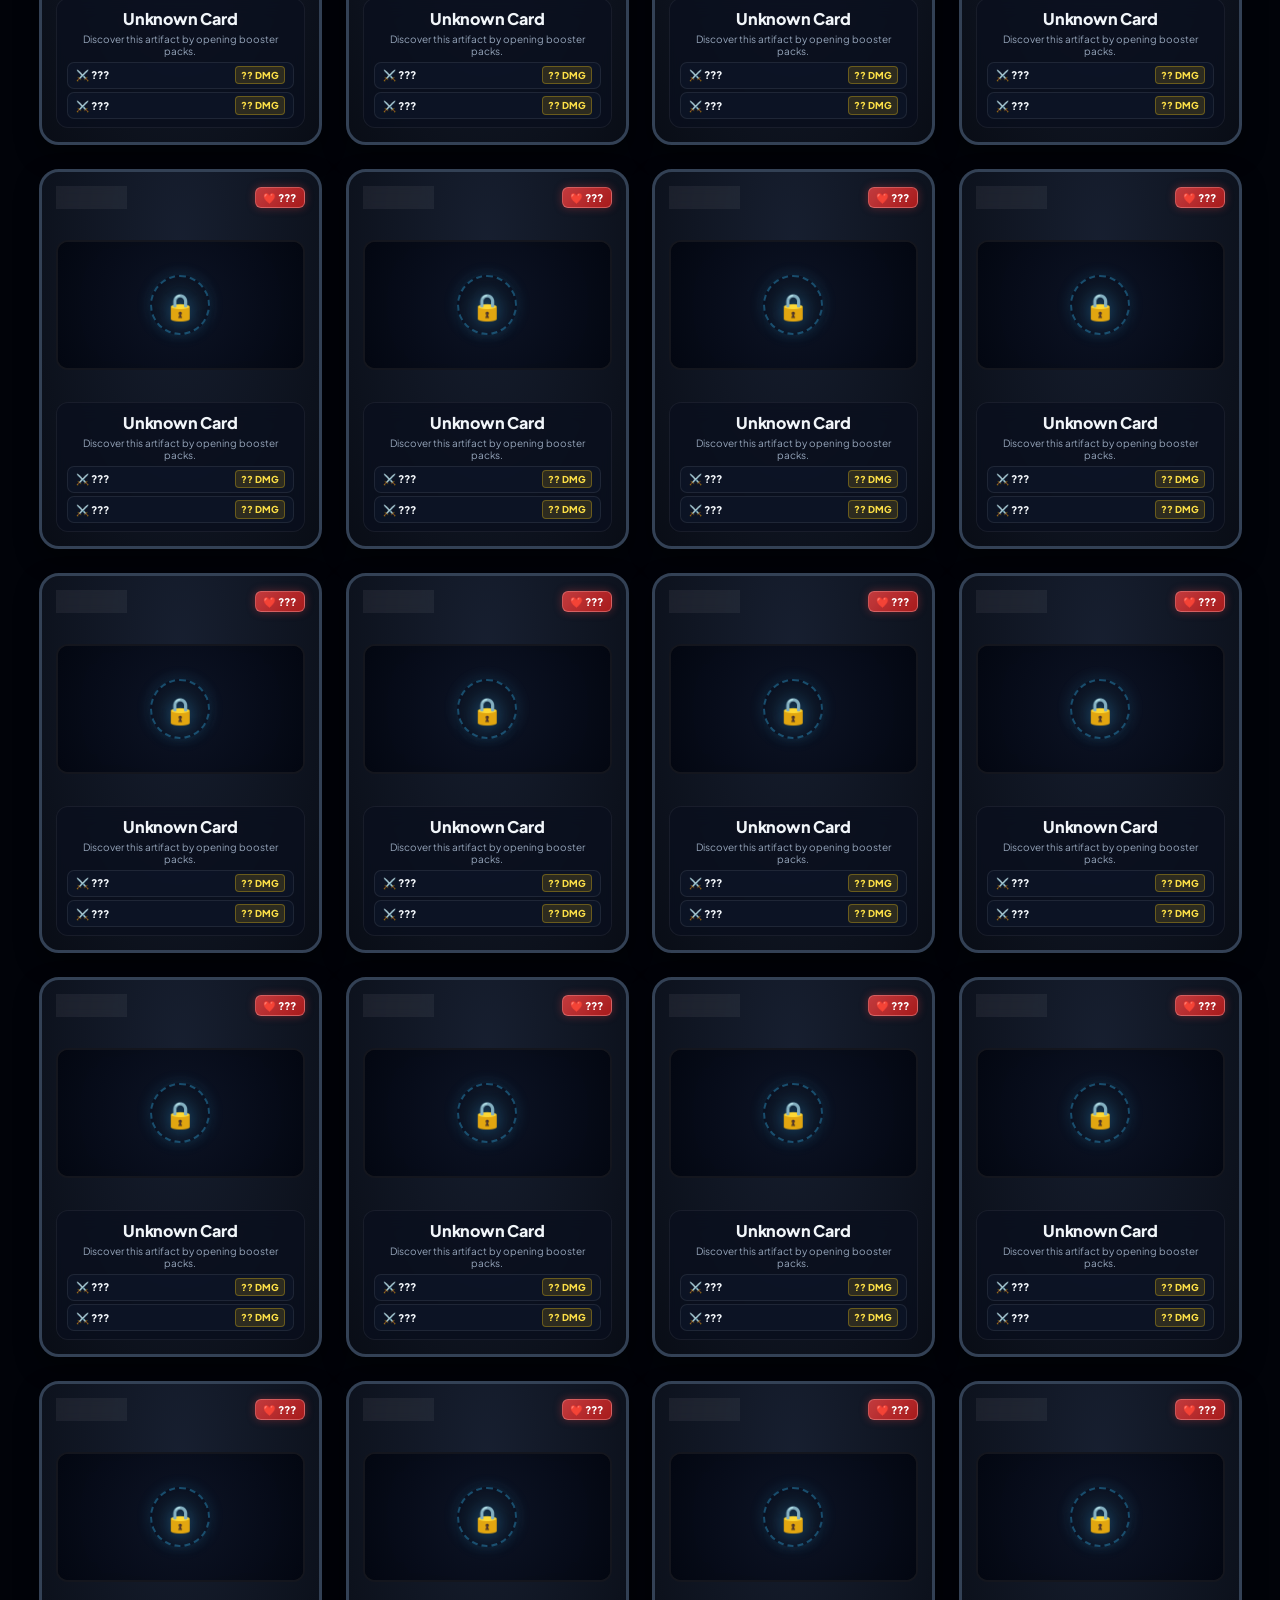
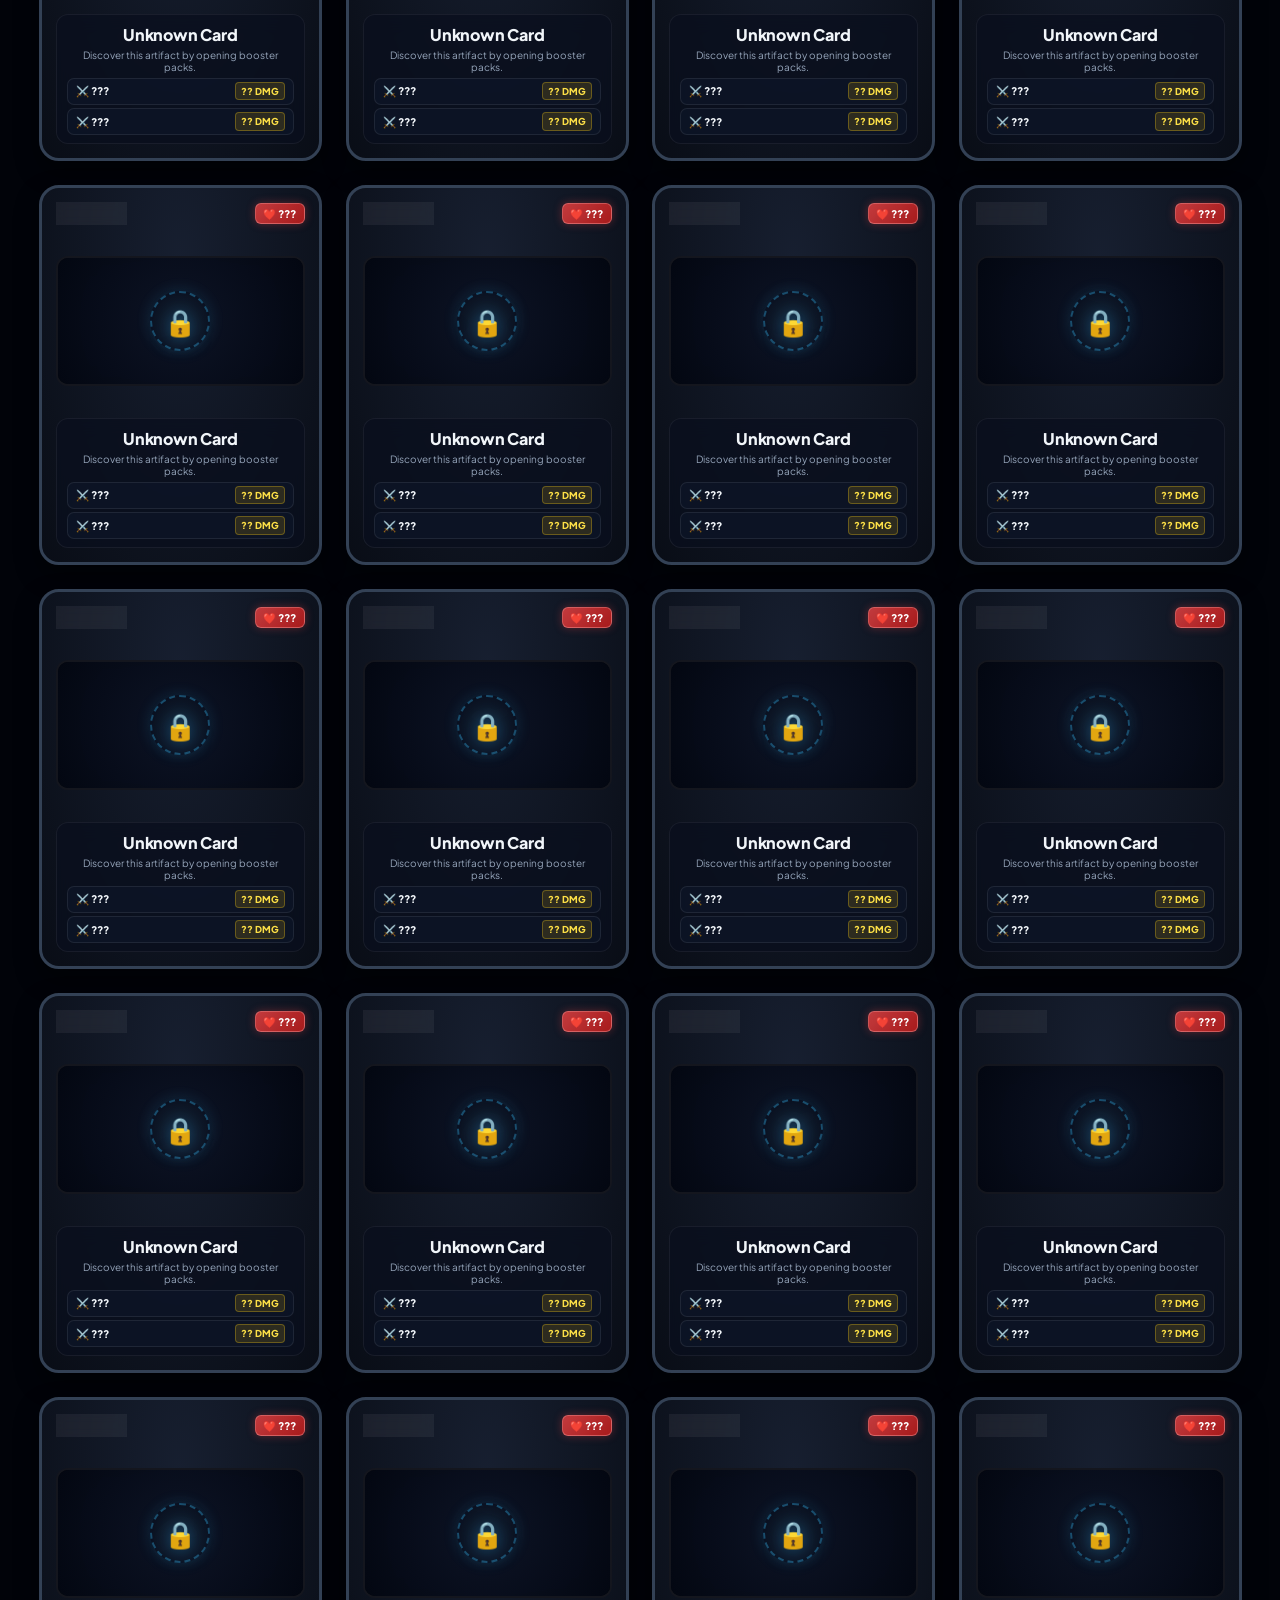
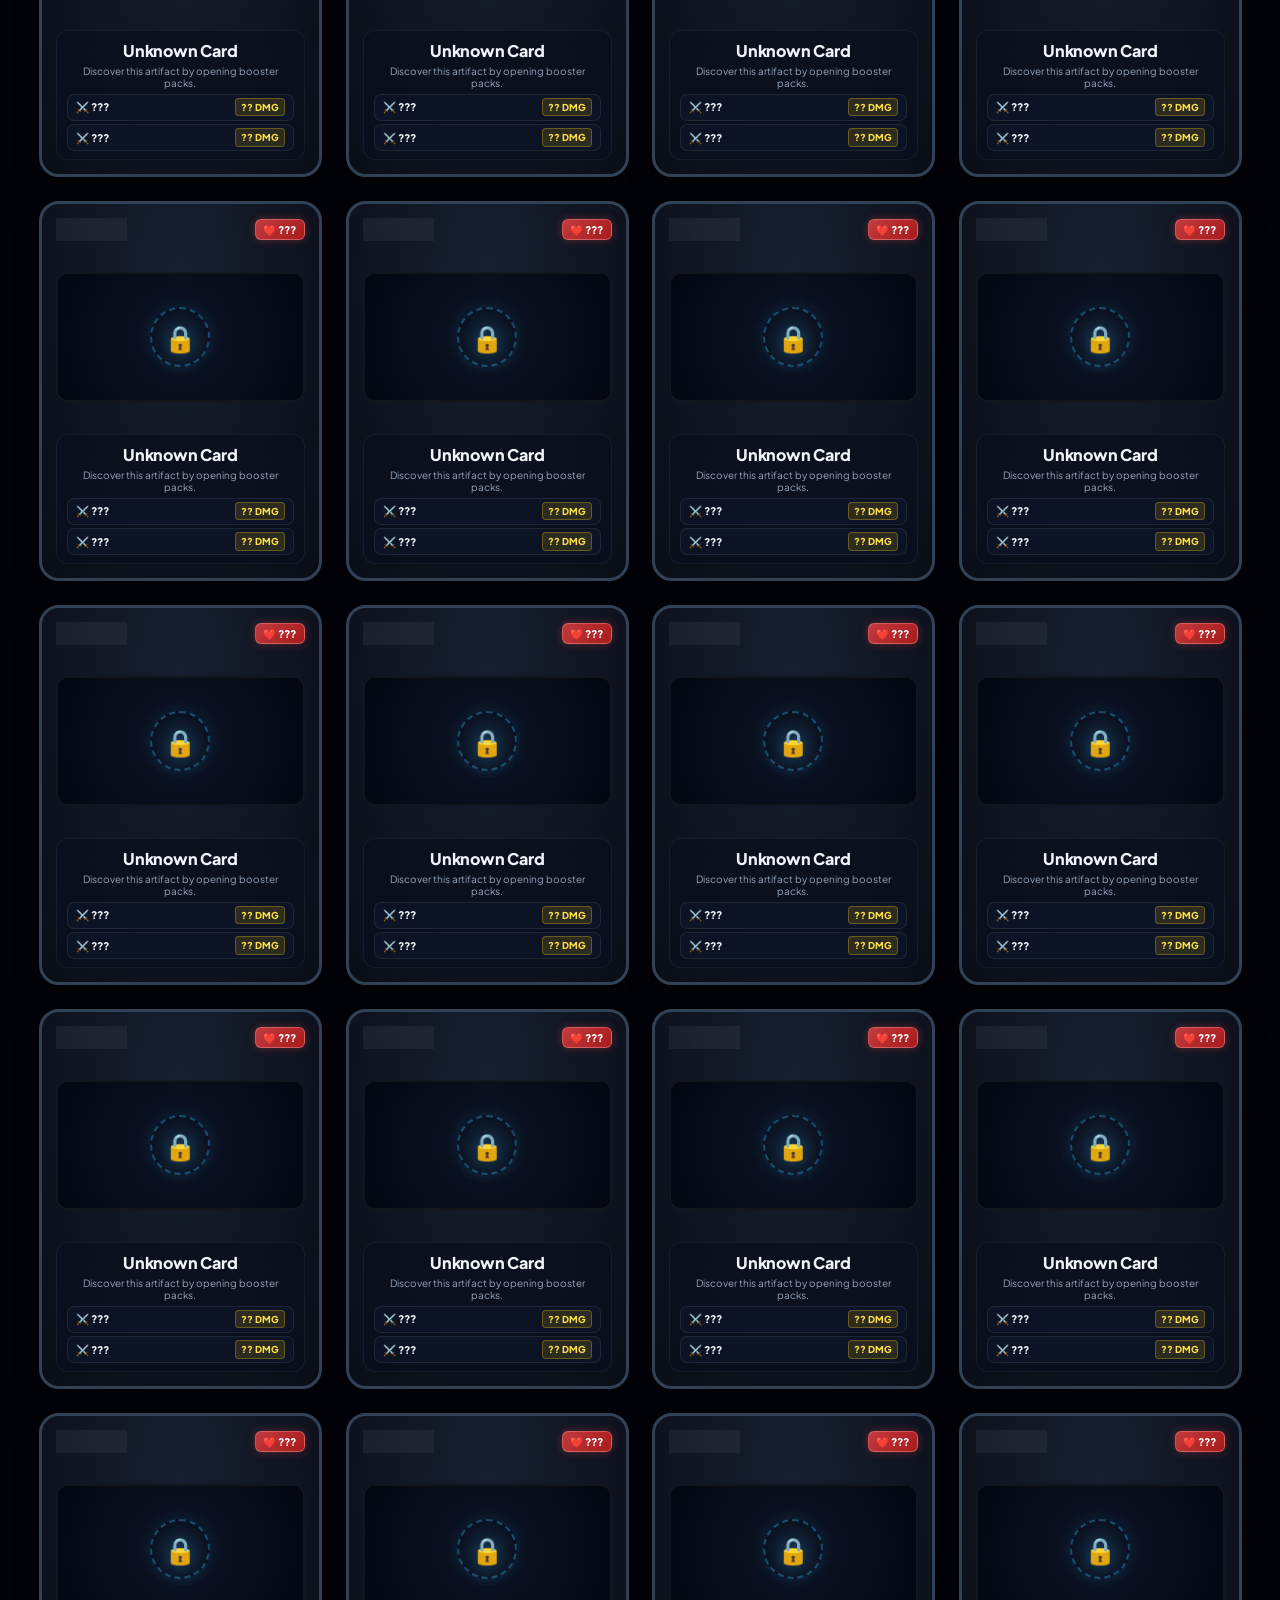
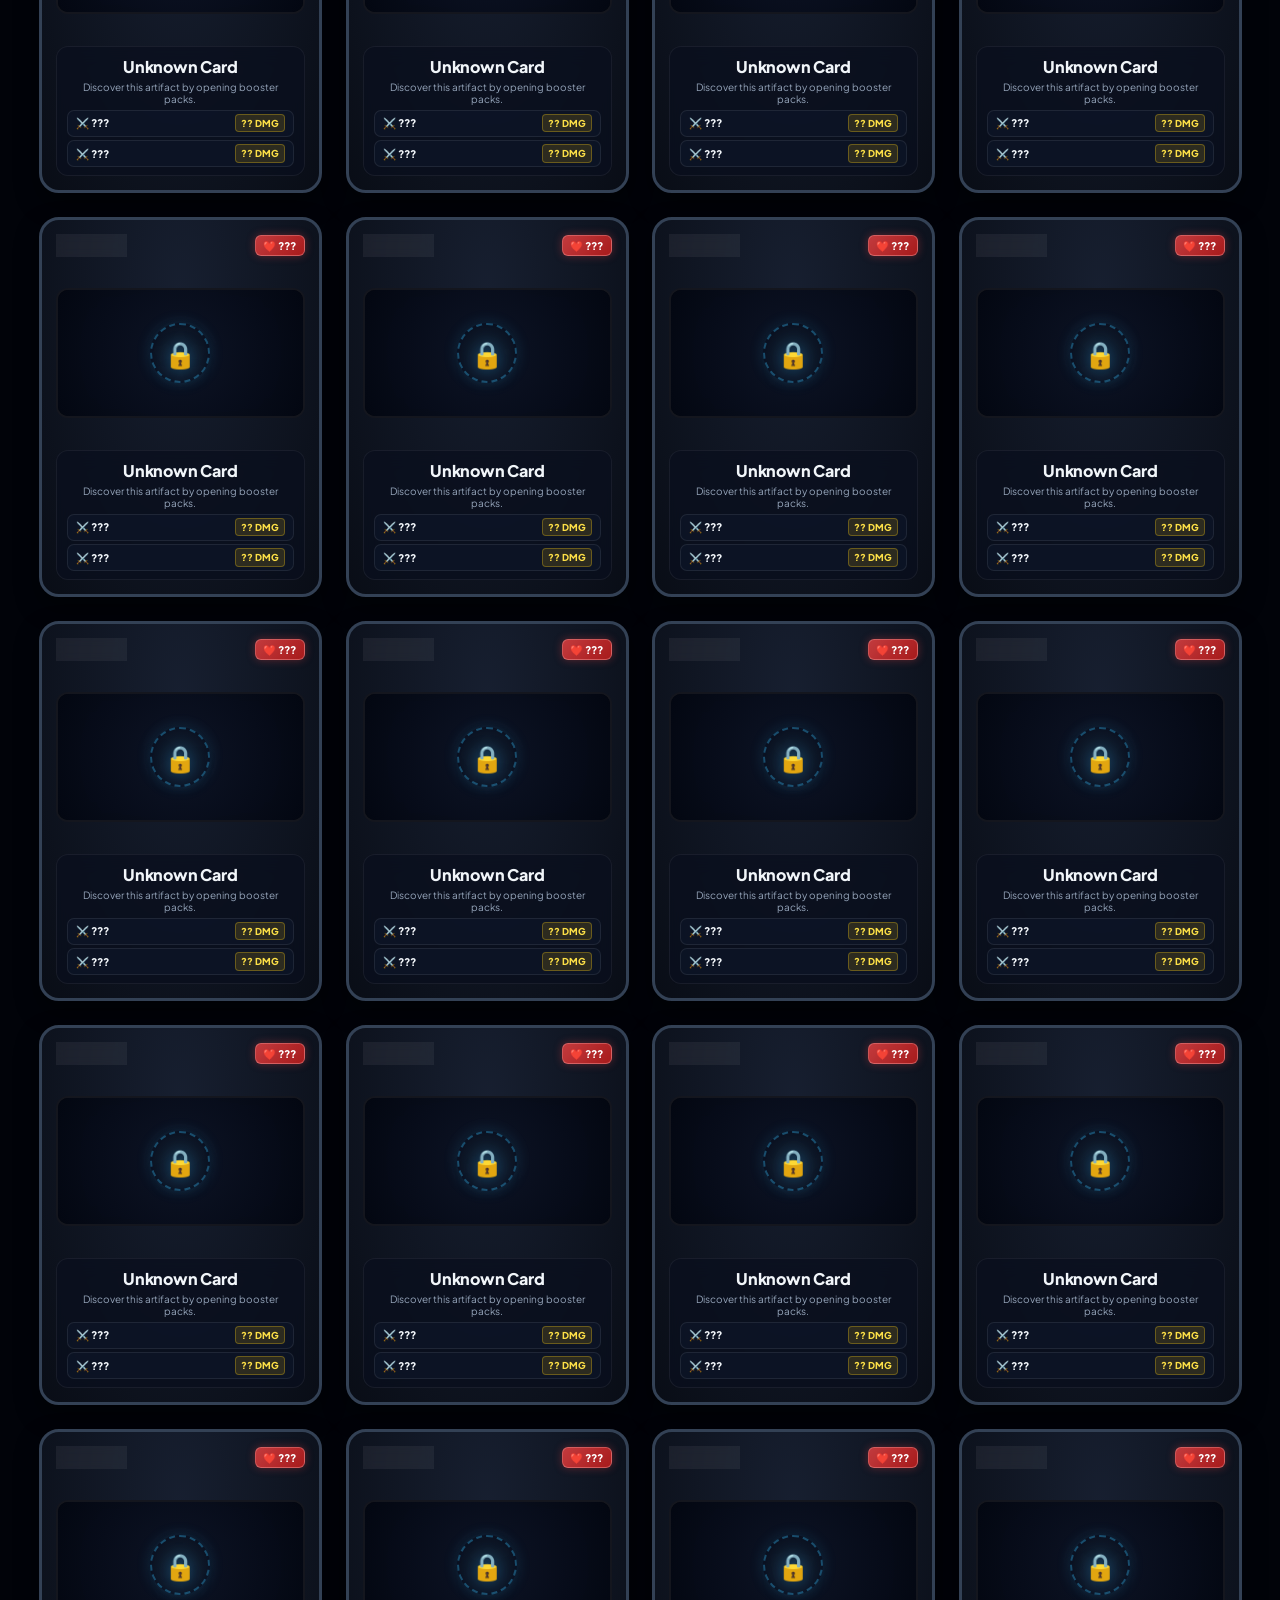
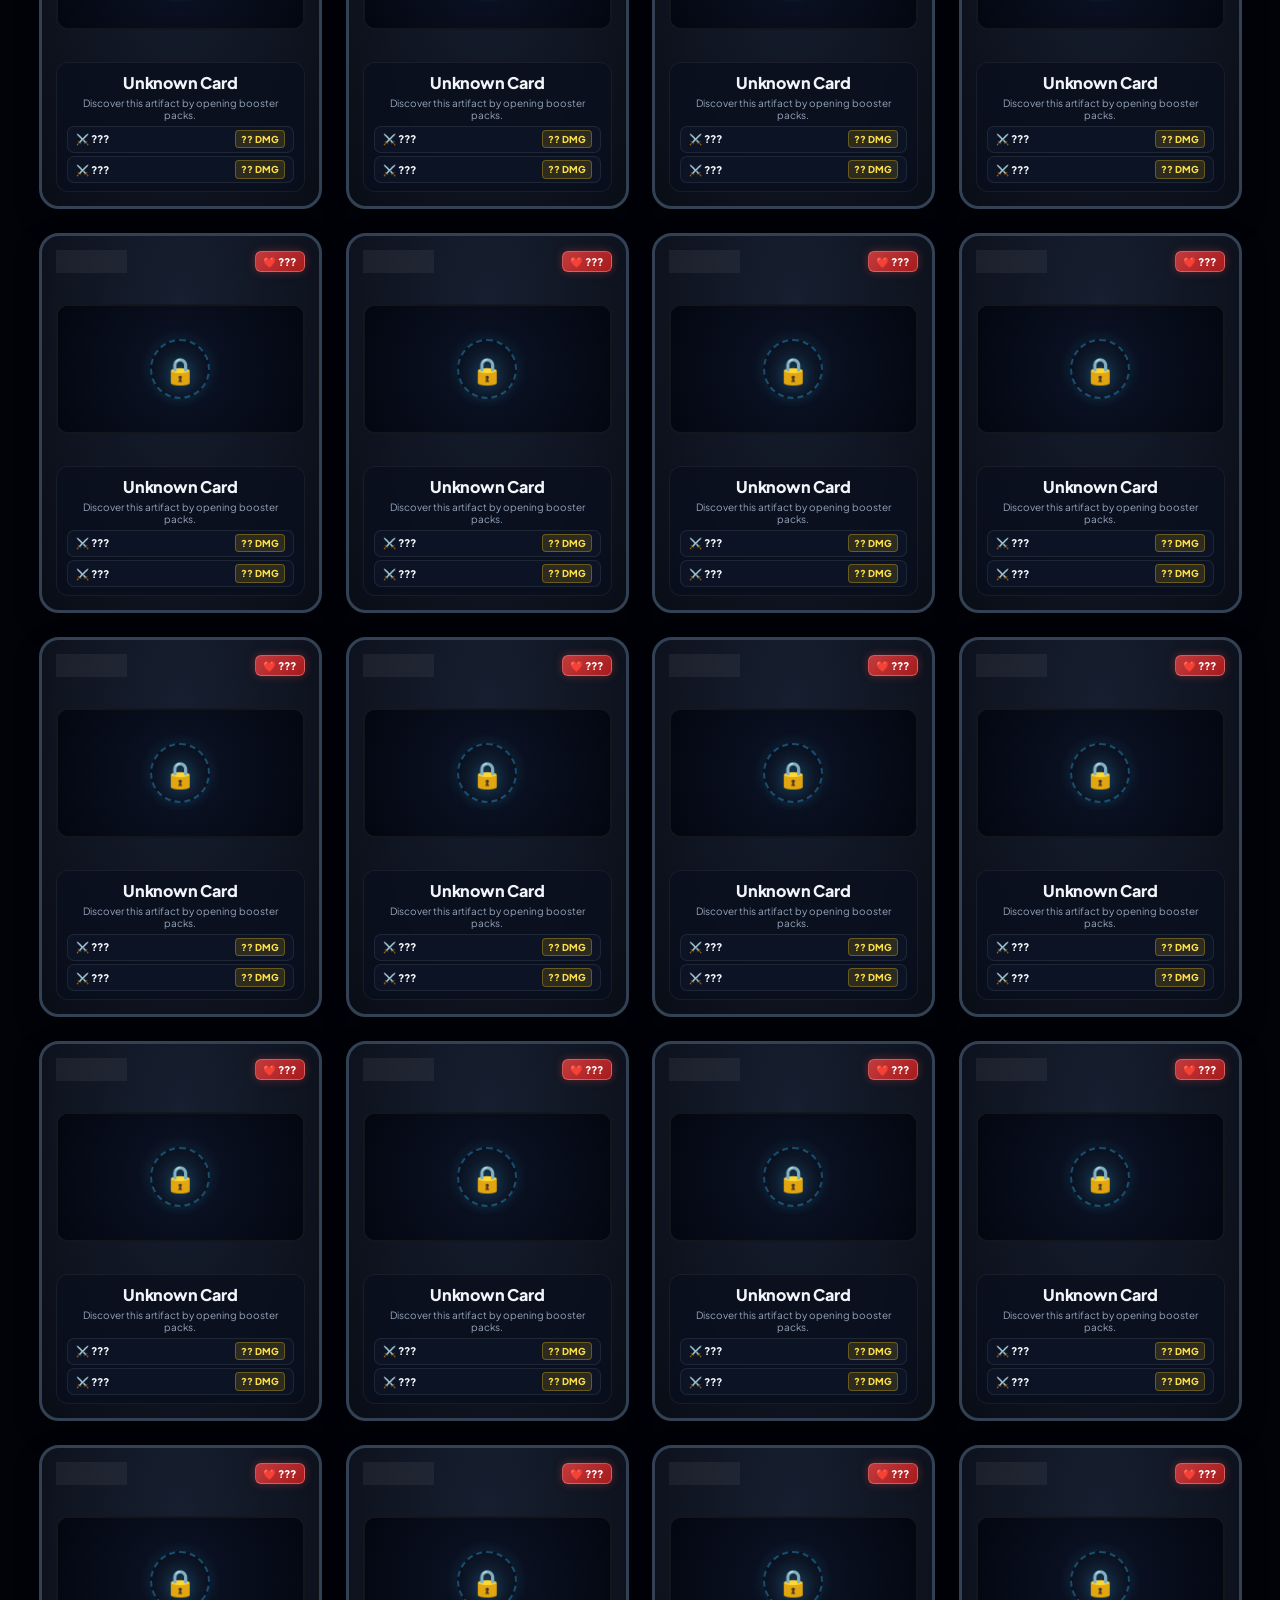
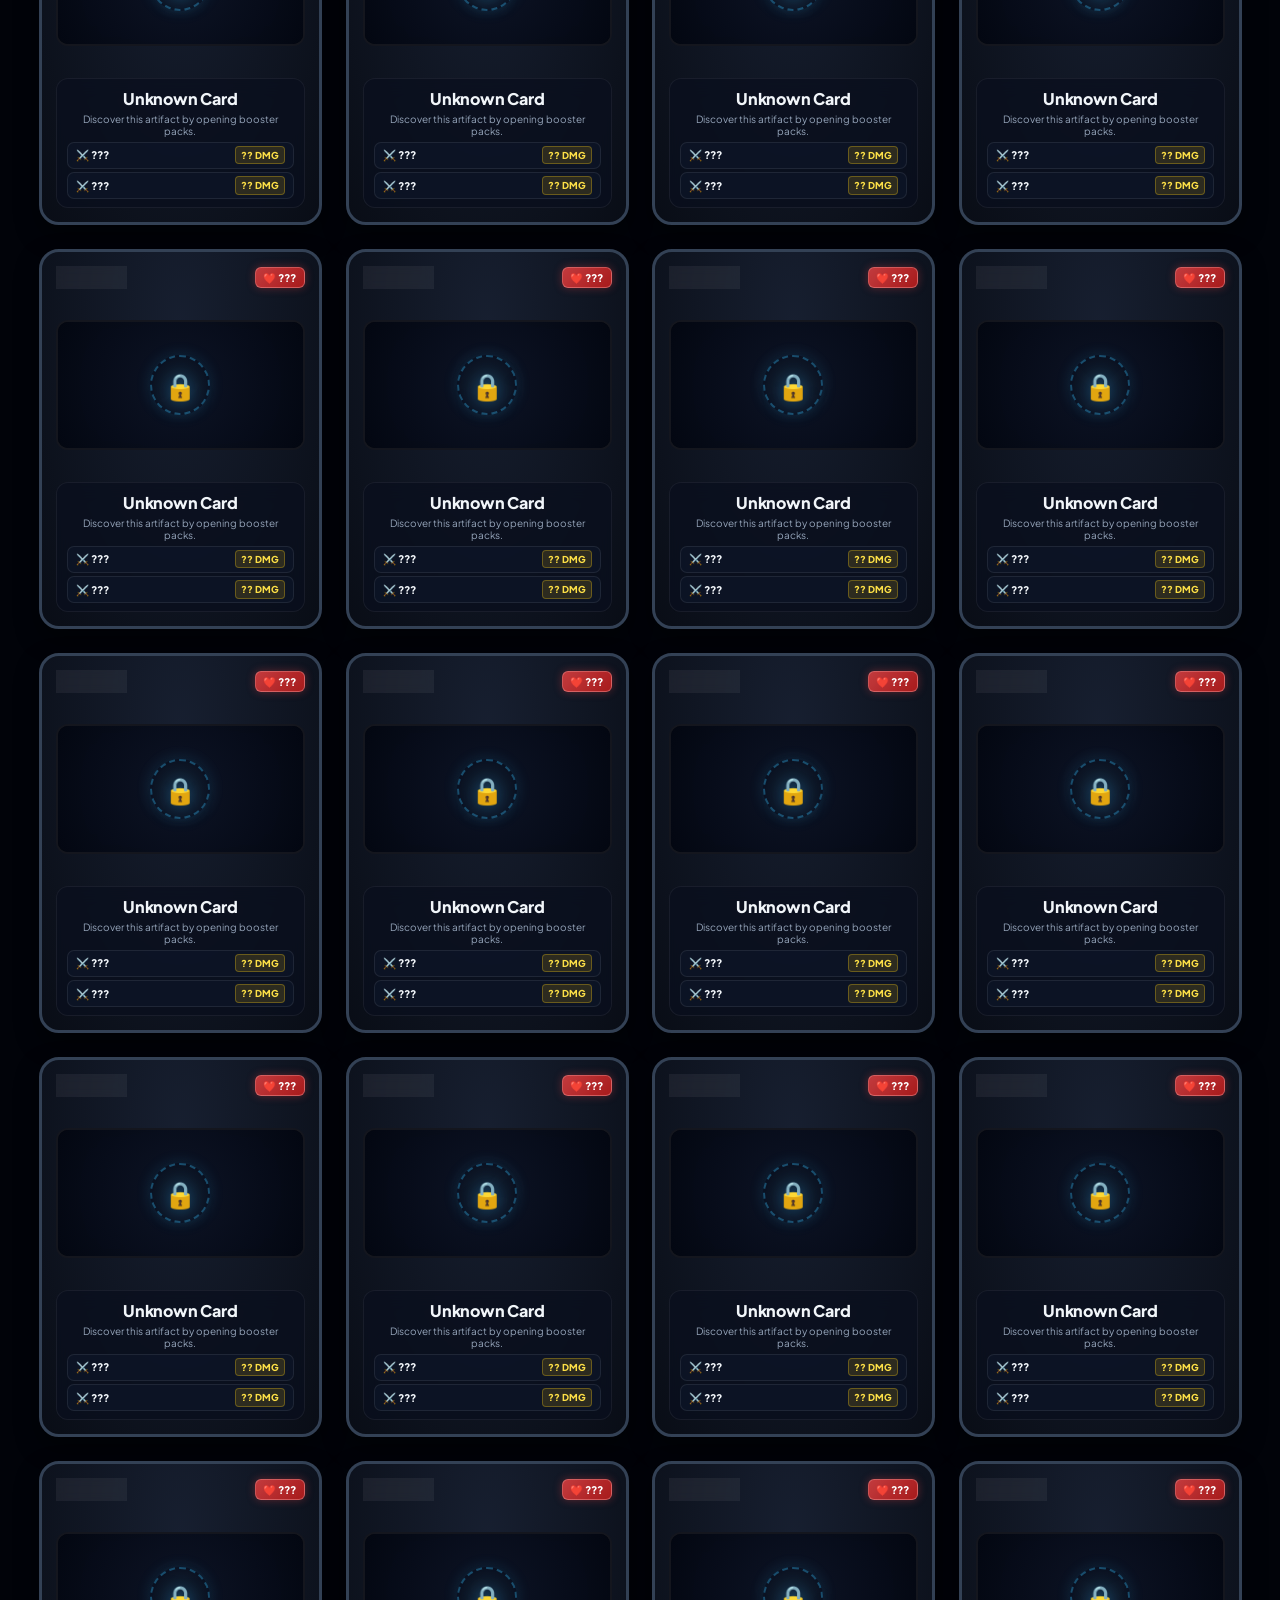
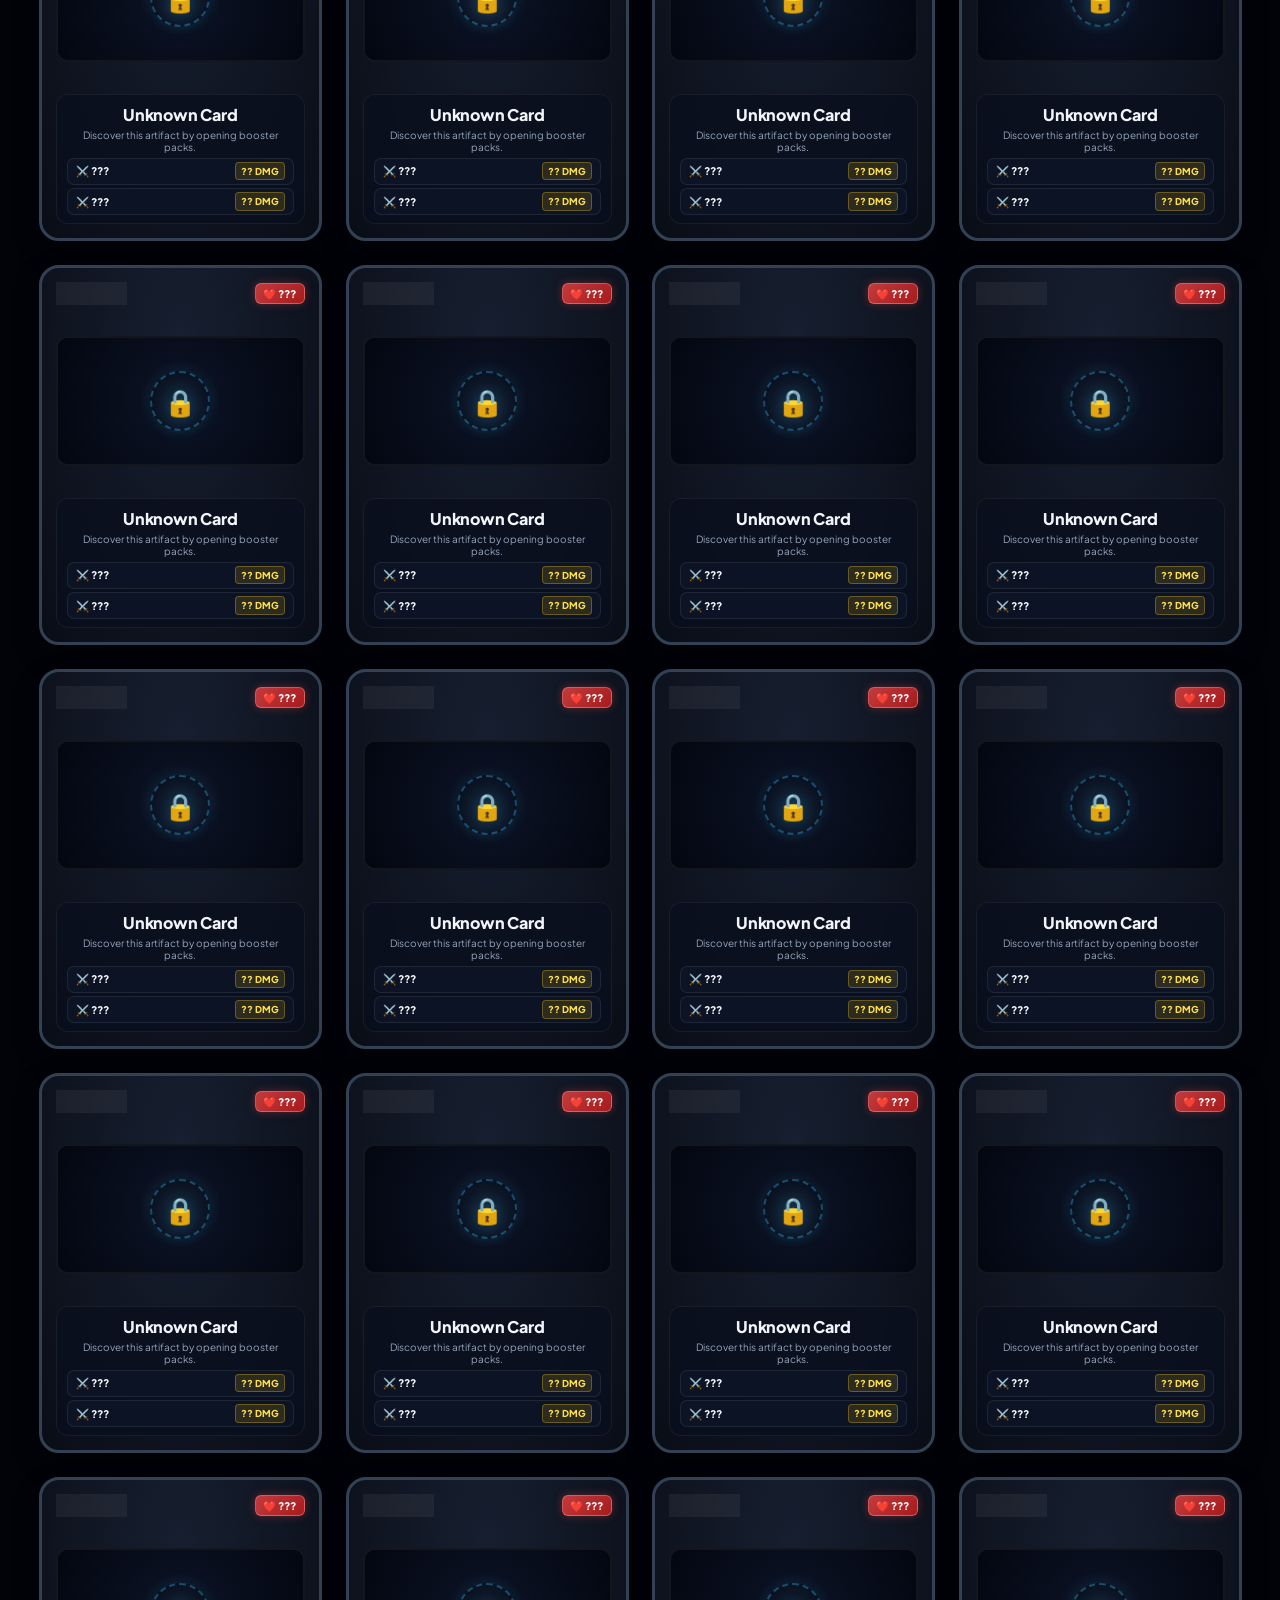
==== commit 5fe9ba25: "Transform site into immersive deep space environment with planets, 3D parallax starfield, nebulae, a" ====
--- a/index.html
+++ b/index.html
@@ -32,7 +32,7 @@
     <div>
       <div style="display:flex;align-items:center;gap:8px">
         <h1>Card Stack</h1>
-        <span class="brand-badge">EDITION VI</span>
+        <span class="brand-badge">DEEP SPACE // ORBITAL</span>
       </div>
     </div>
   </div>
@@ -2457,7 +2457,7 @@
 </div>
 
 <!-- AMBIENT COSMOS PARTICLES CANVAS -->
-<canvas id="ambientCosmosCanvas" style="position:fixed;inset:0;pointer-events:none;z-index:-2;opacity:0.65"></canvas>
+<canvas id="ambientCosmosCanvas" style="position:fixed;inset:0;pointer-events:none;z-index:-2;opacity:1;background:#010309"></canvas>
 <!-- INTERACTIVE CYBER STARDUST CURSOR TRAIL CANVAS -->
 <canvas id="stardustTrailCanvas" style="position:fixed;inset:0;pointer-events:none;z-index:99998;opacity:0.9"></canvas>
 
--- a/css/styles.css
+++ b/css/styles.css
@@ -14,7 +14,7 @@
   margin:0;
   font-family:'Plus Jakarta Sans', -apple-system, BlinkMacSystemFont, "Segoe UI", Roboto, sans-serif;
   color:#f1f5f9;
-  background: radial-gradient(circle at 50% 0%, #151d38 0%, #0a0e1c 50%, var(--bg-core) 100%);
+  background:#010309;
   min-height:100vh;
   overflow-x:hidden;
   line-height:1.5;
@@ -25,10 +25,10 @@
   display:flex;
   justify-content:space-between;
   align-items:center;
-  background:rgba(8, 12, 24, 0.85);
-  backdrop-filter:blur(18px);
-  -webkit-backdrop-filter:blur(18px);
-  border-bottom:1px solid var(--panel-border);
+  background:rgba(3, 7, 18, 0.8);
+  backdrop-filter:blur(20px);
+  -webkit-backdrop-filter:blur(20px);
+  border-bottom:1px solid rgba(80, 140, 255, 0.22);
   position:sticky;
   top:0;
   z-index:30;
@@ -343,13 +343,34 @@
 }
 
 .grid{display:grid;grid-template-columns:repeat(auto-fill,minmax(225px,1fr));gap:24px}
+@keyframes spaceCardFloat {
+  0% { transform: translateY(0px) rotate(0deg); }
+  50% { transform: translateY(-5px) rotate(0.4deg); }
+  100% { transform: translateY(0px) rotate(0deg); }
+}
 .card{
   height:380px;
   border-radius:20px;
   position:relative;
   transition:transform 0.3s cubic-bezier(0.2, 0.8, 0.2, 1), box-shadow 0.3s ease;
-}
-.card:hover{transform:translateY(-6px)}
+  animation: spaceCardFloat 6.5s ease-in-out infinite;
+}
+.card:nth-child(2n){
+  animation-duration: 7.5s;
+  animation-delay: -1.8s;
+}
+.card:nth-child(3n){
+  animation-duration: 8.5s;
+  animation-delay: -3.4s;
+}
+.card:nth-child(5n){
+  animation-duration: 6.8s;
+  animation-delay: -4.8s;
+}
+.card:hover{
+  animation-play-state: paused;
+  transform: translateY(-6px);
+}
 
 .face{
   width:100%;
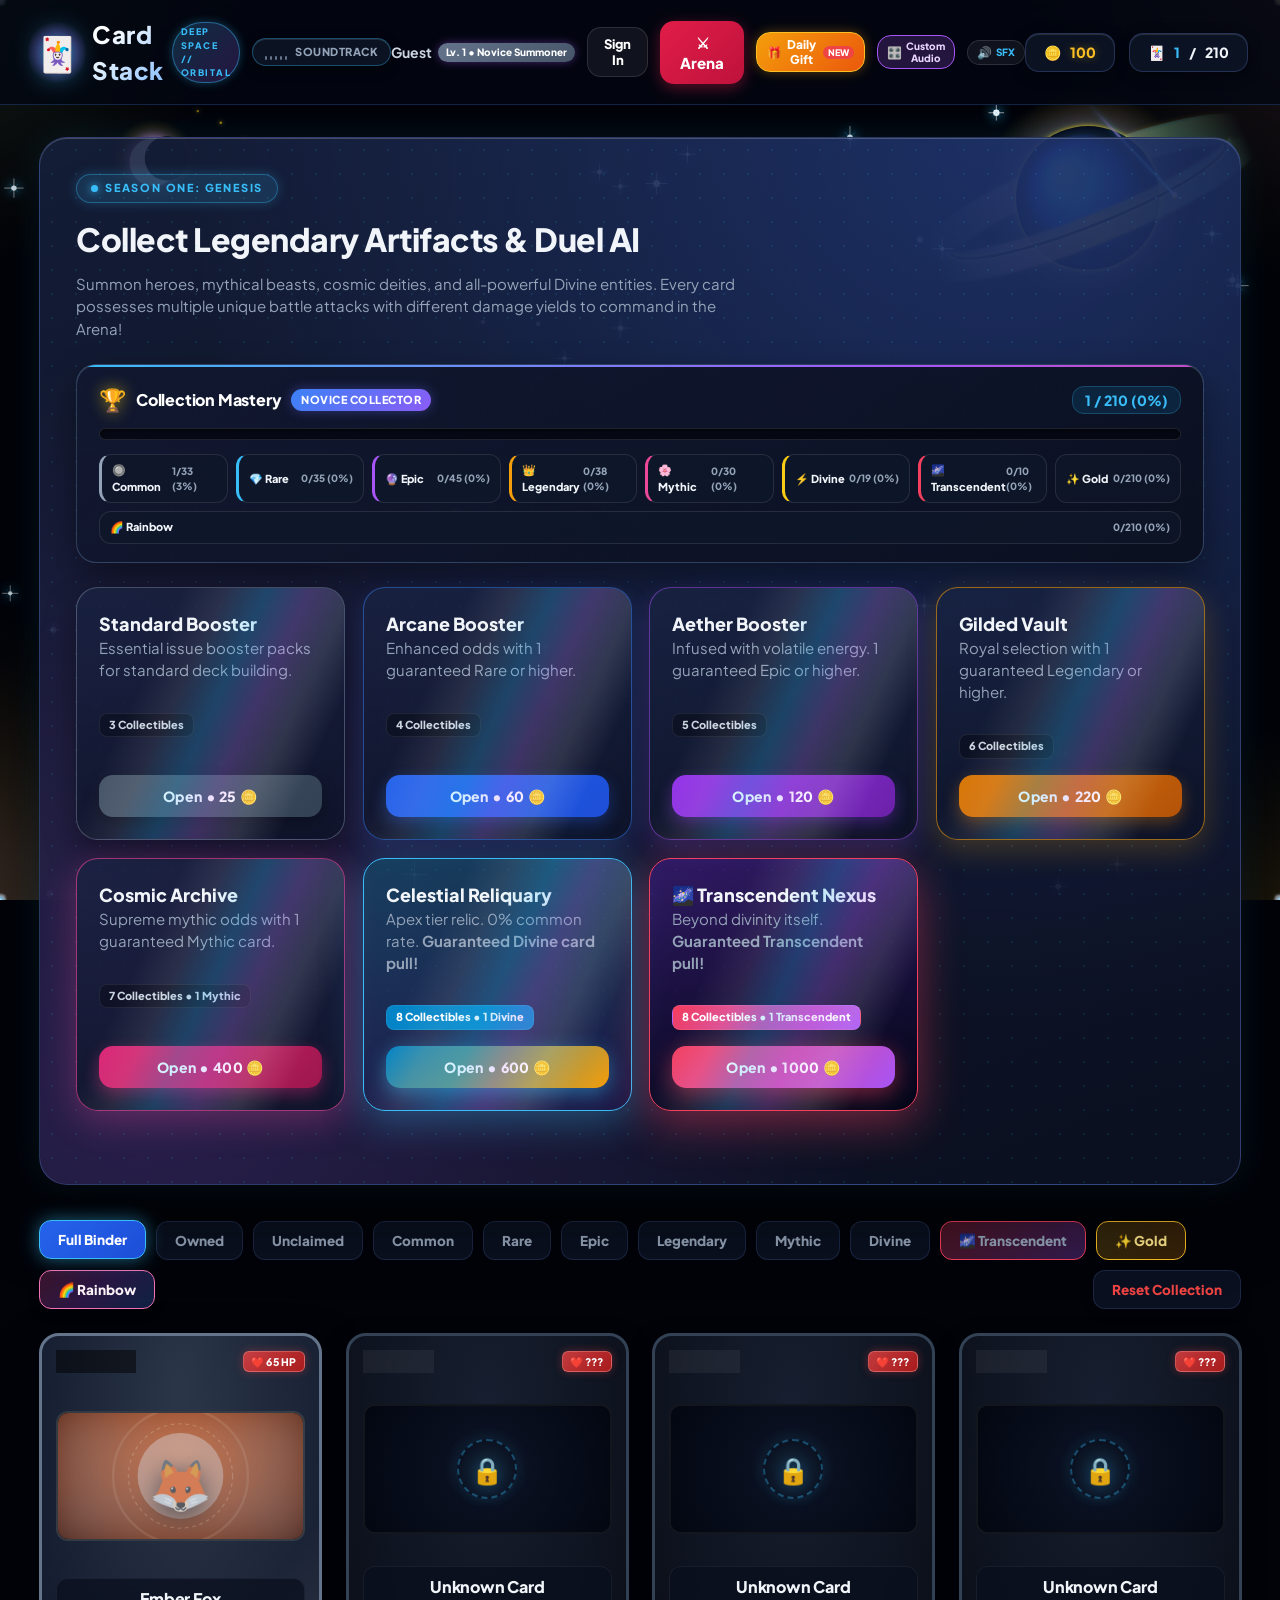
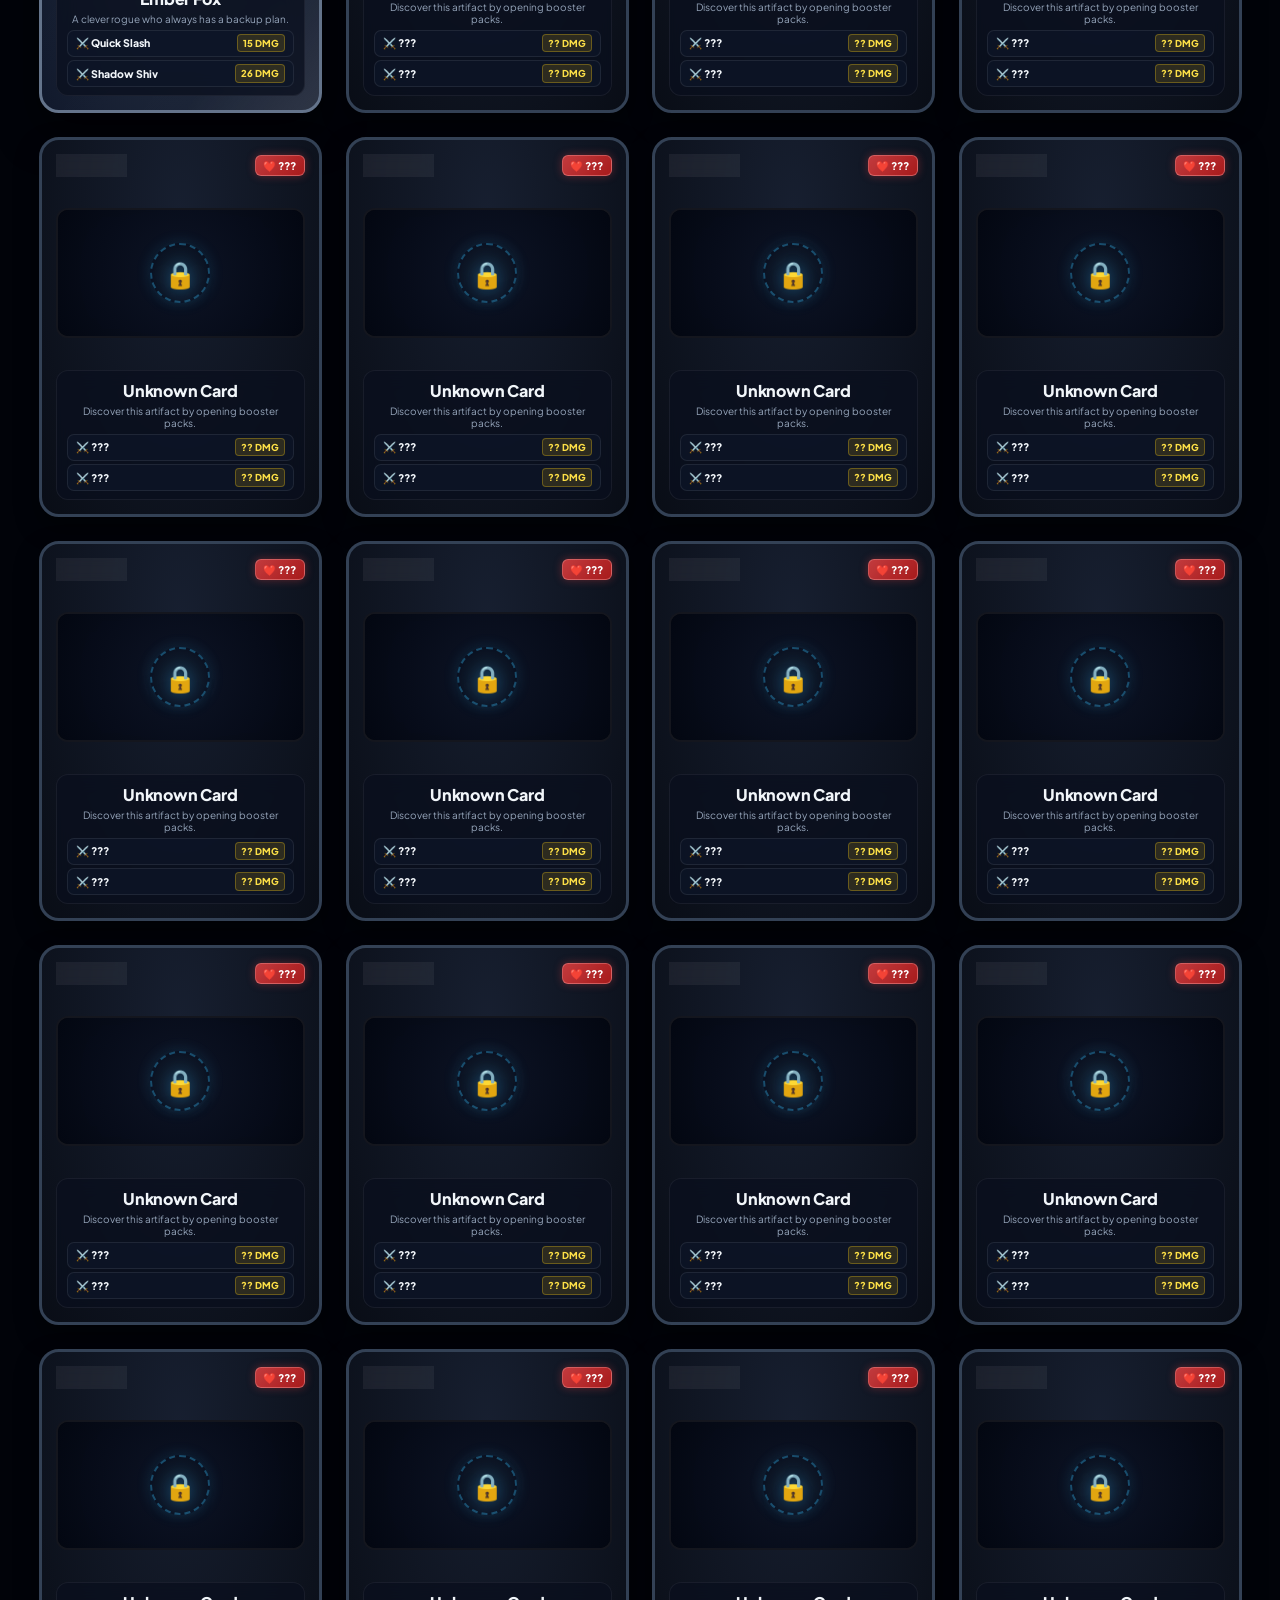
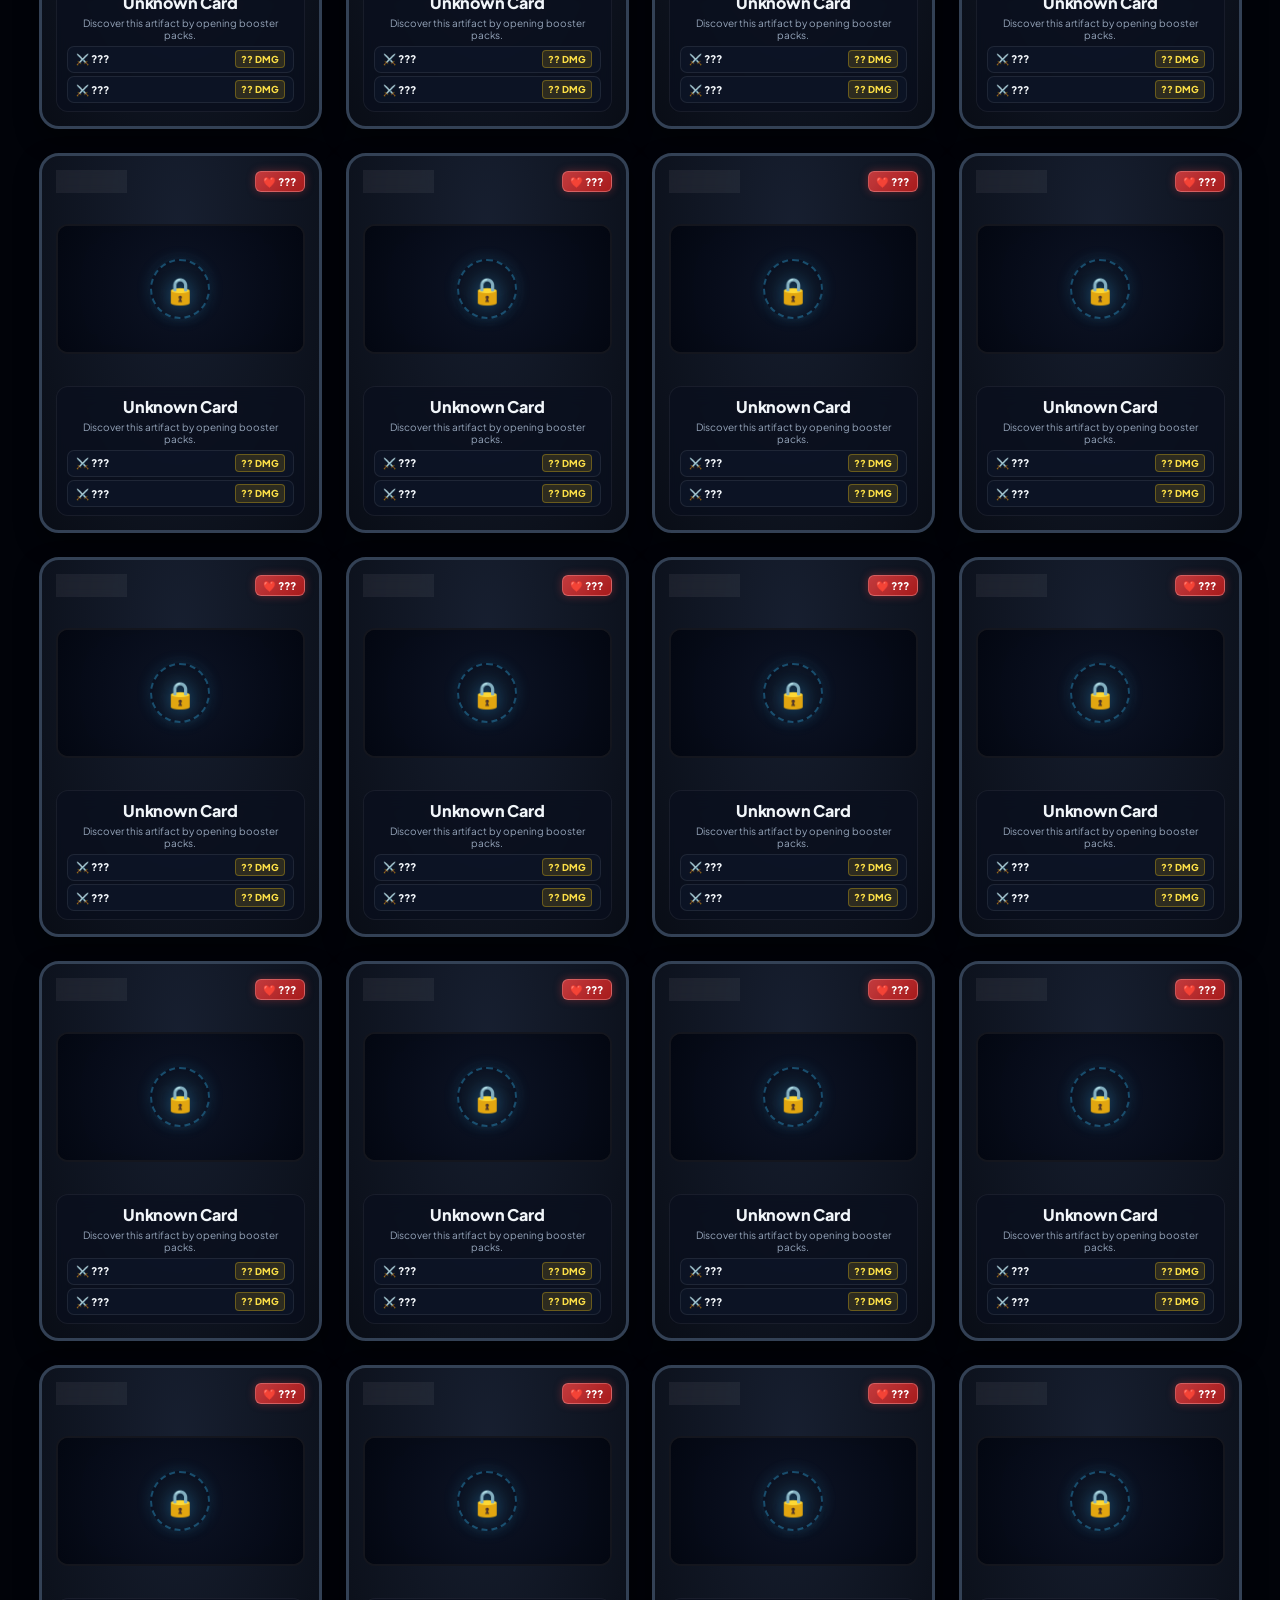
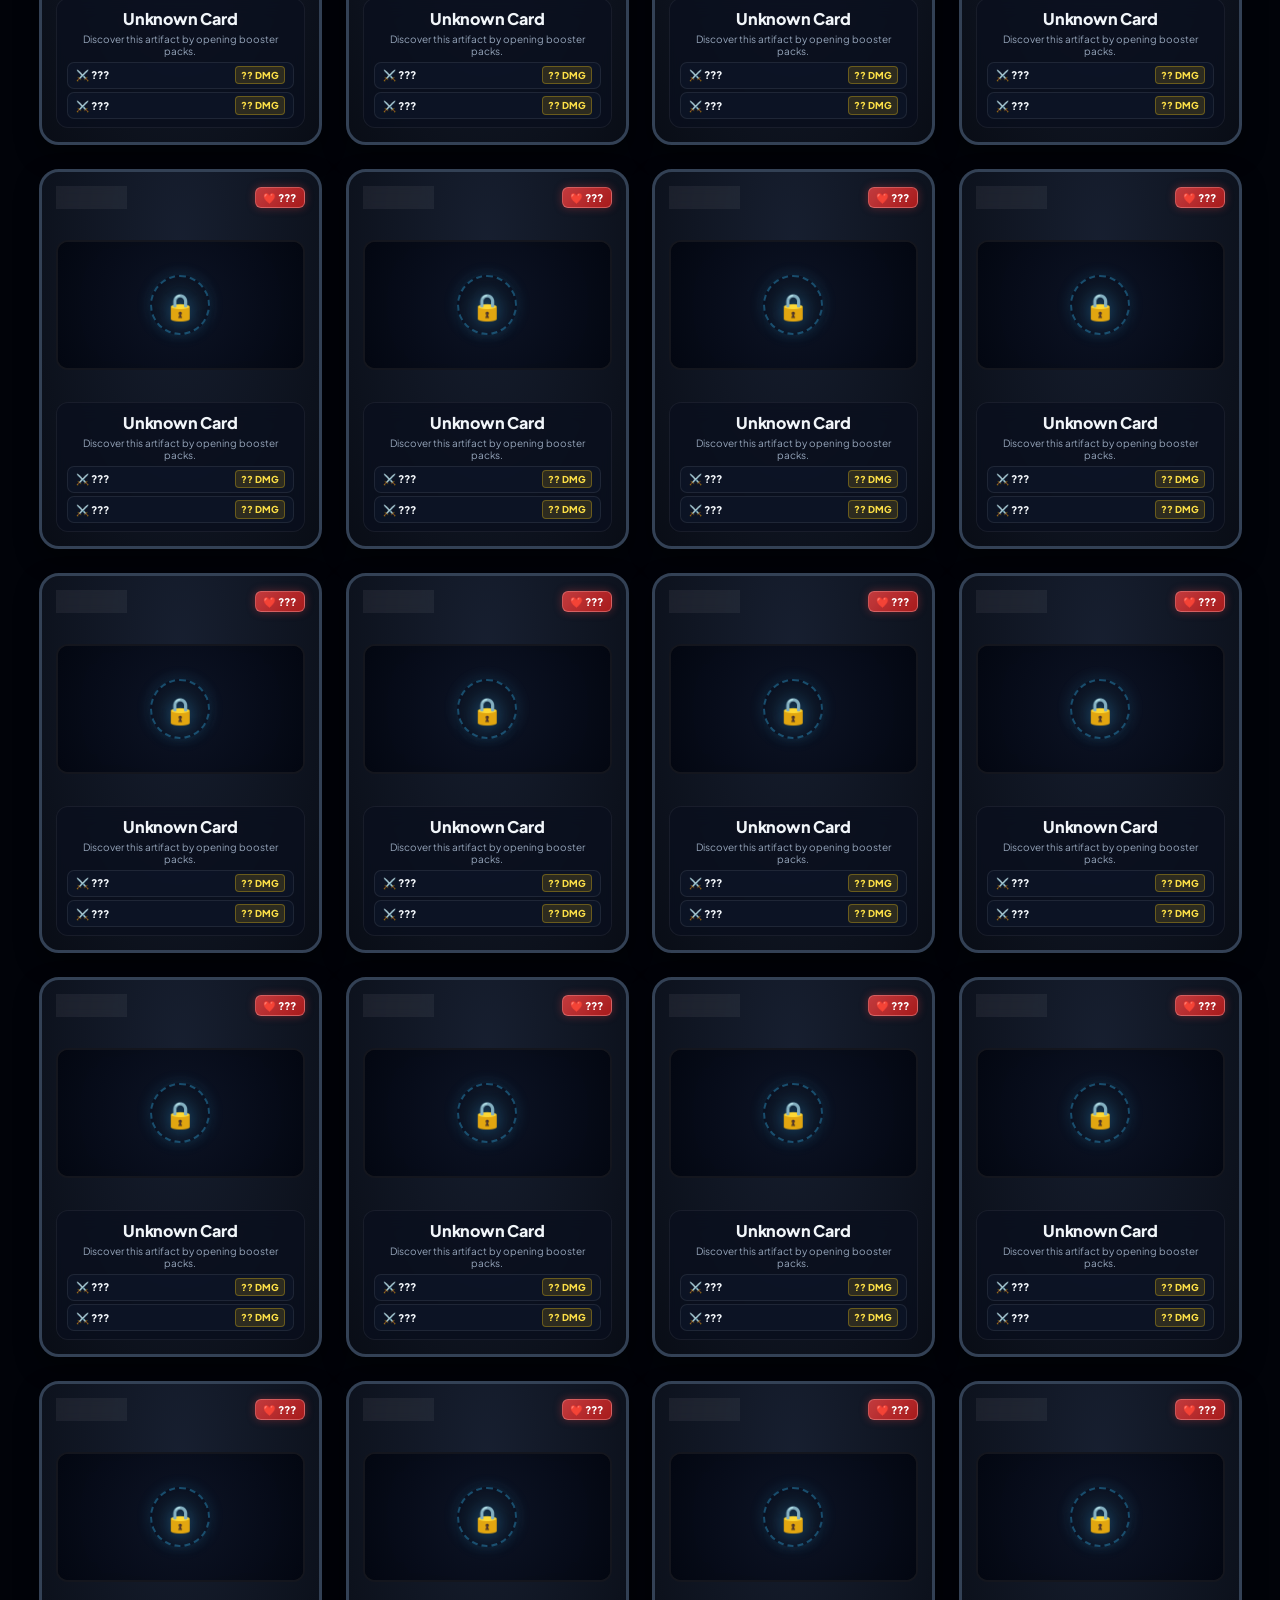
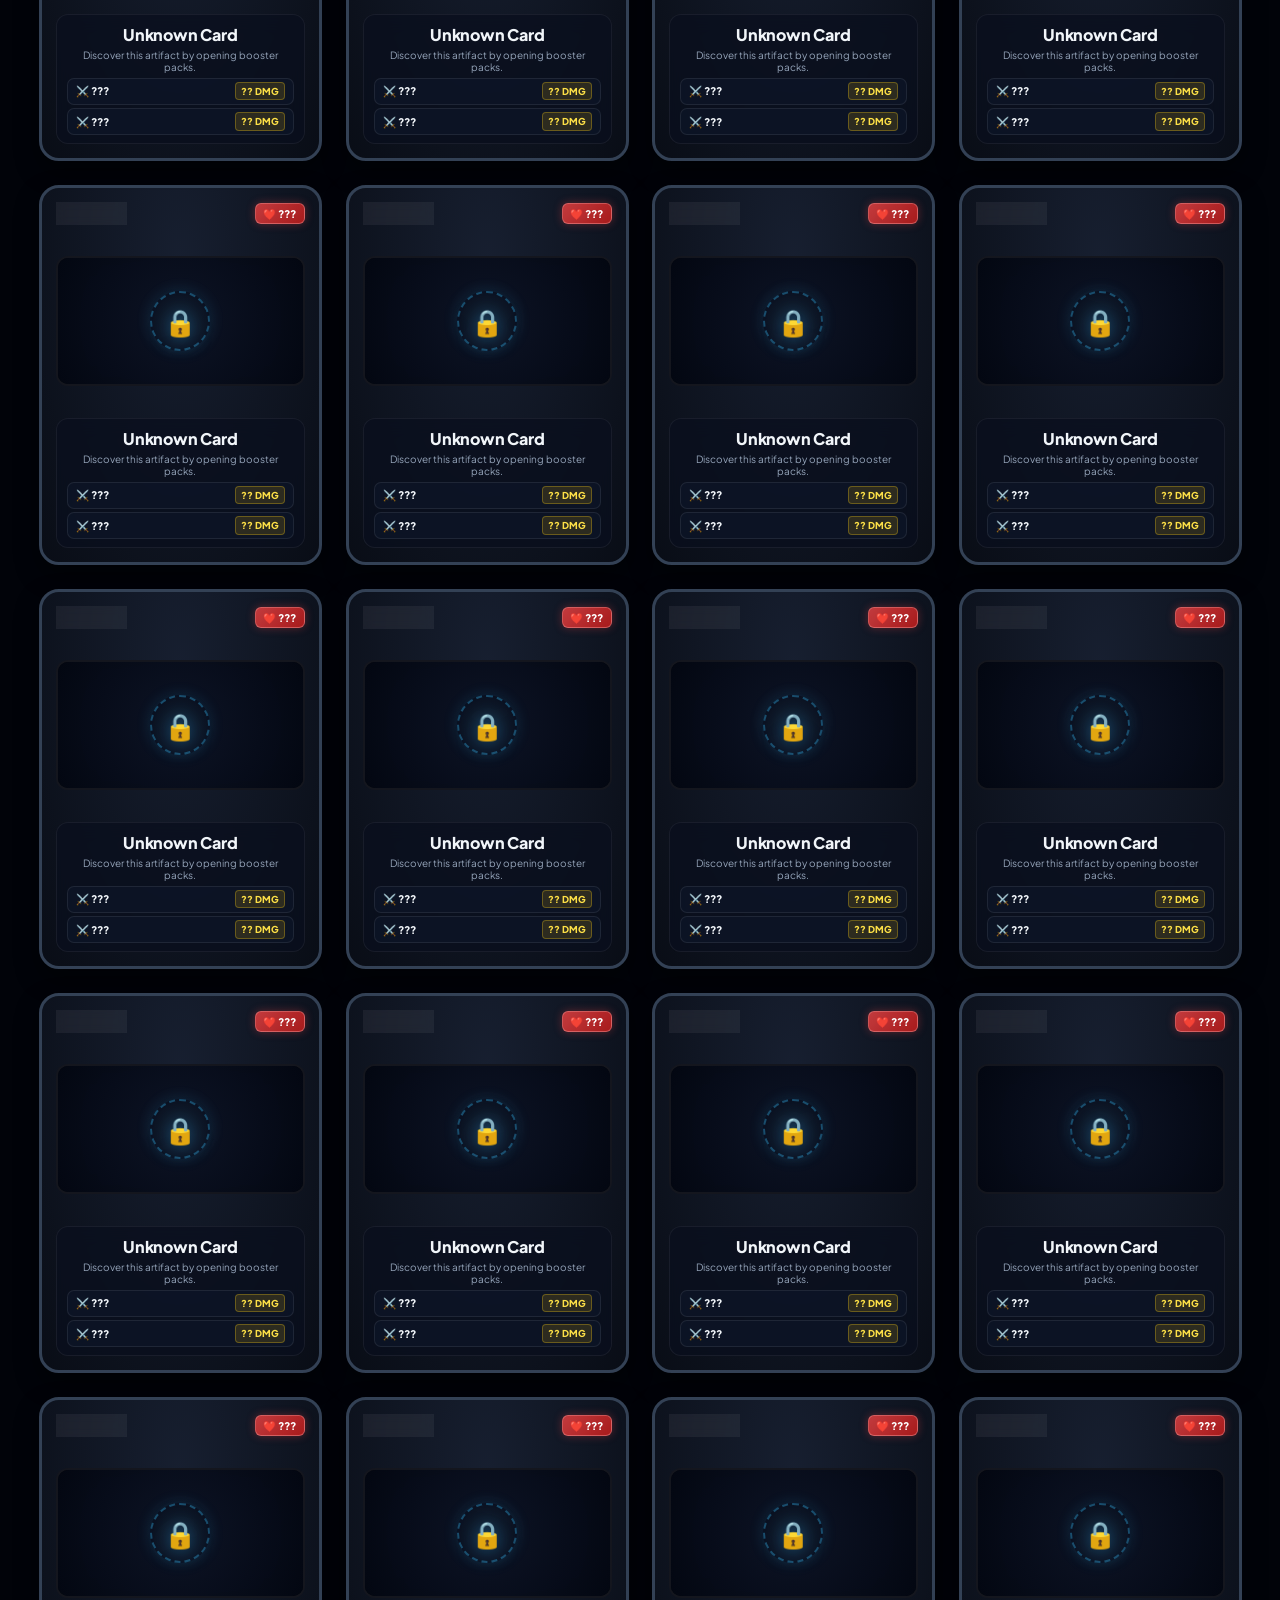
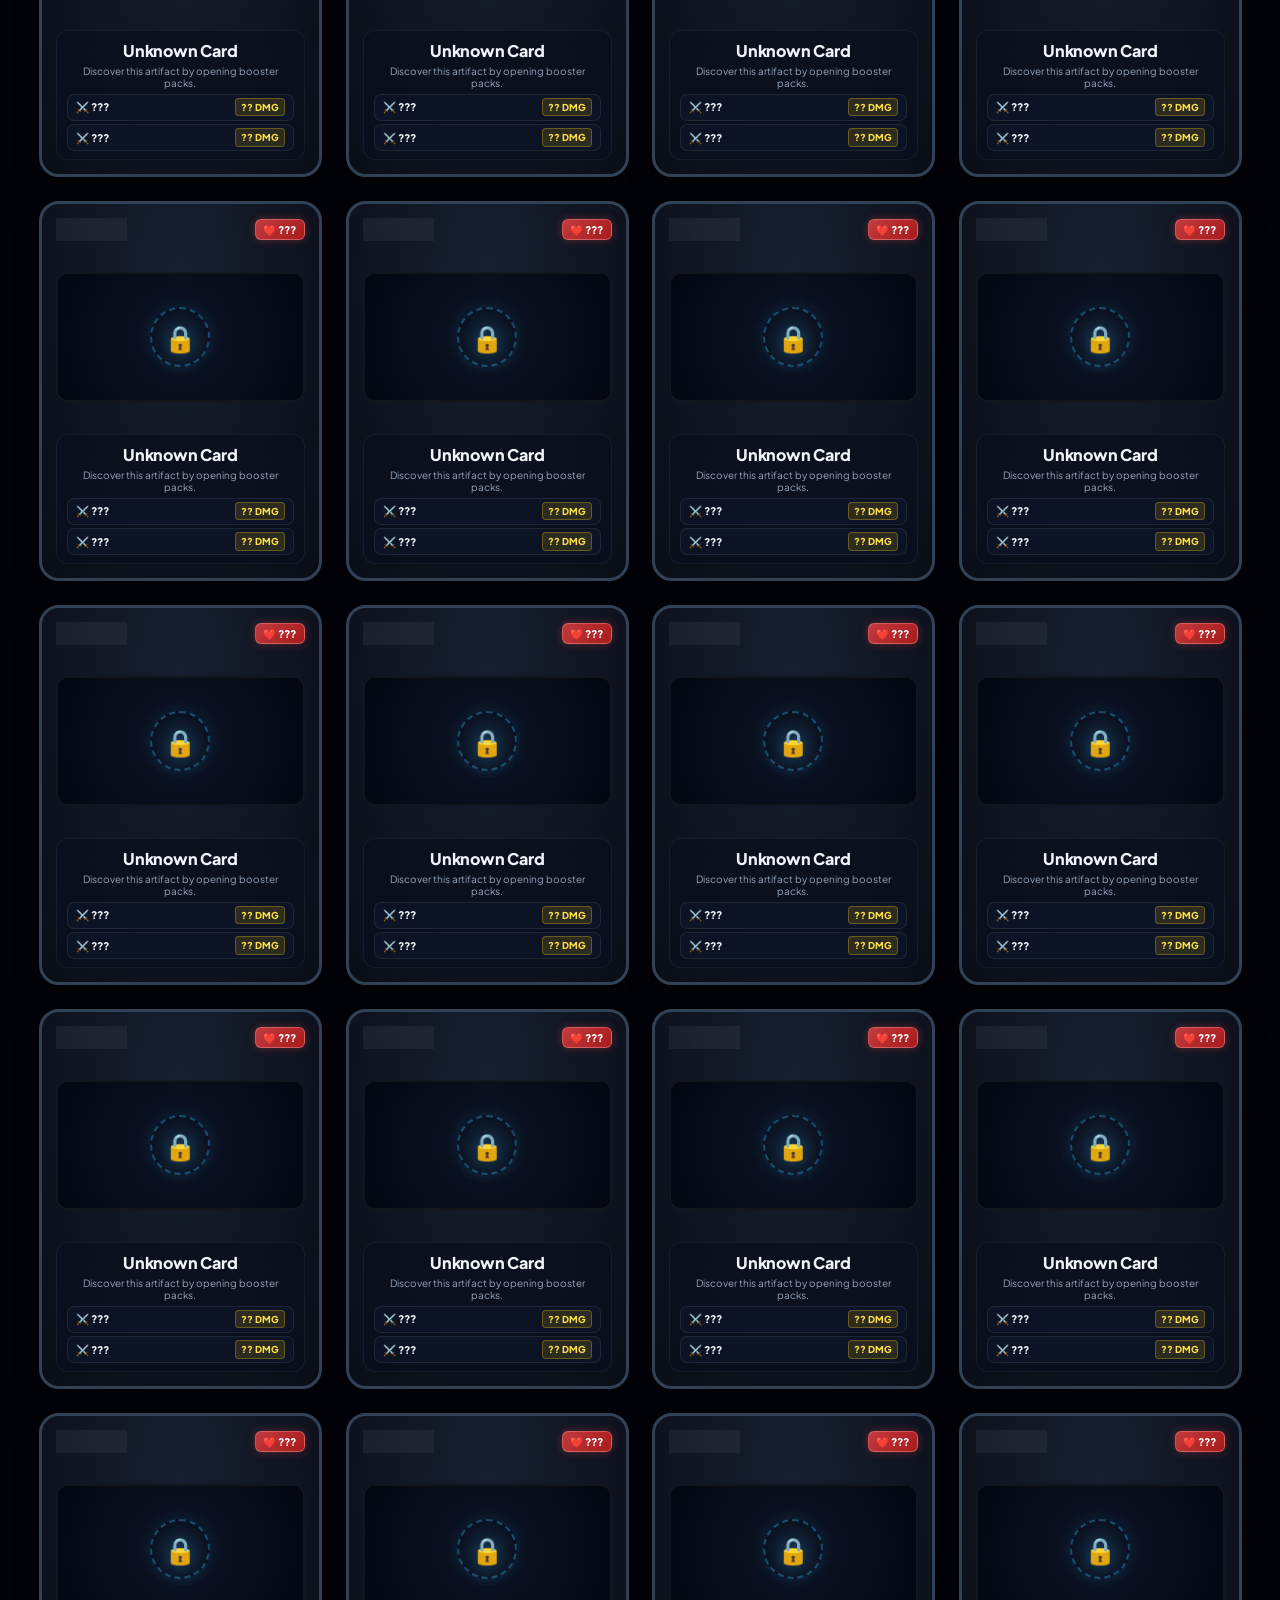
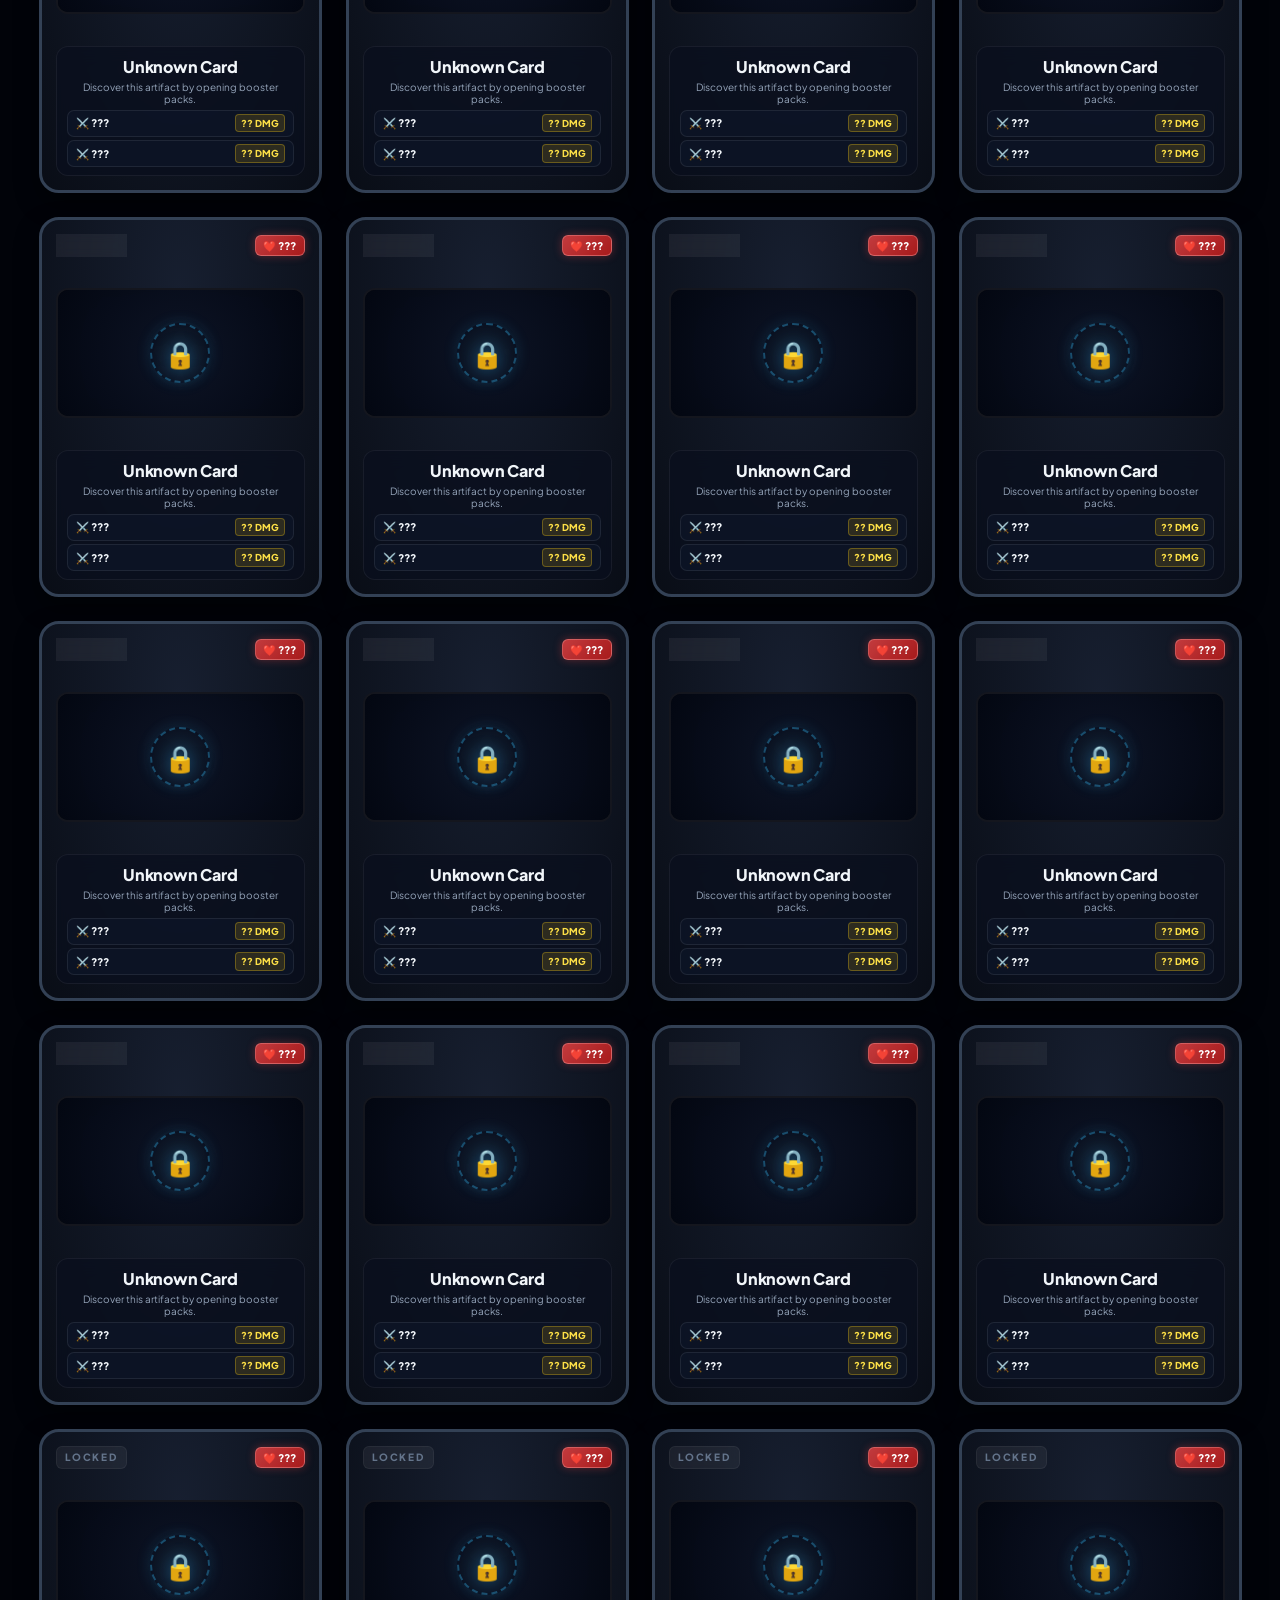
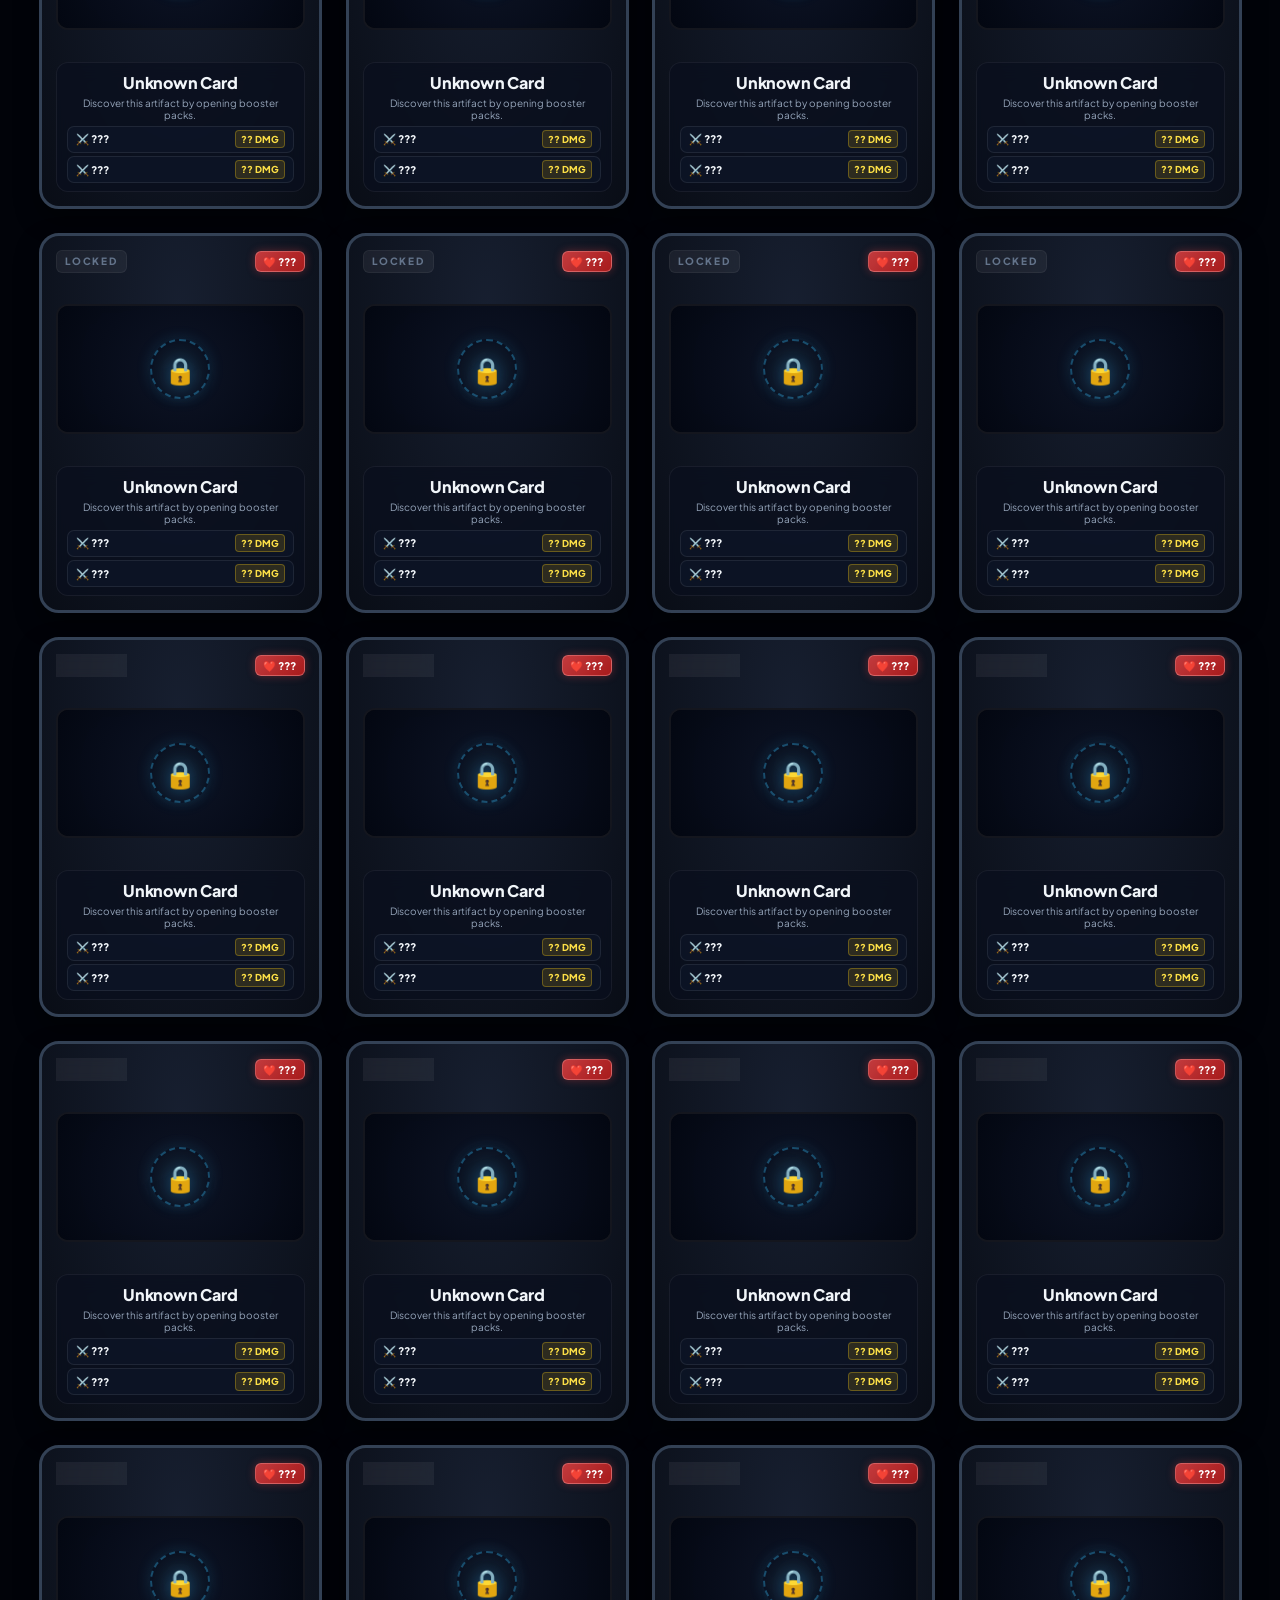
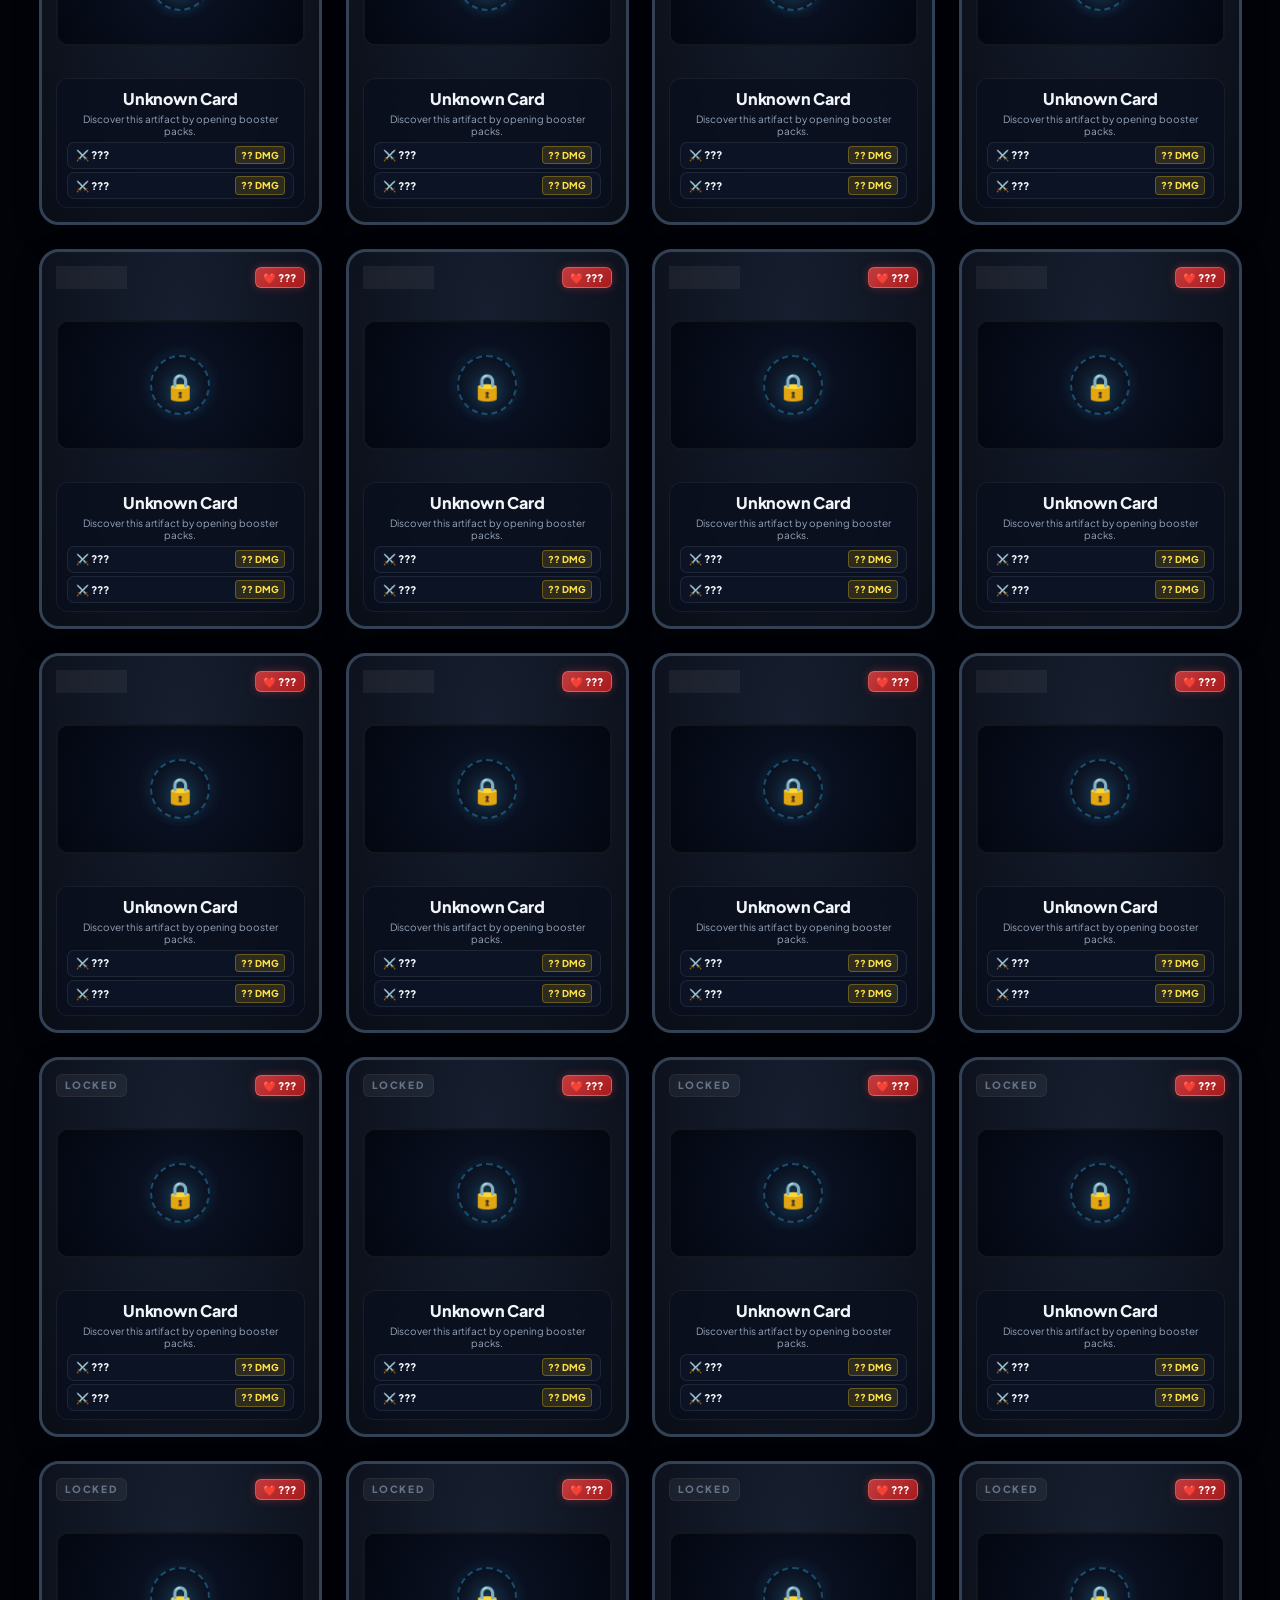
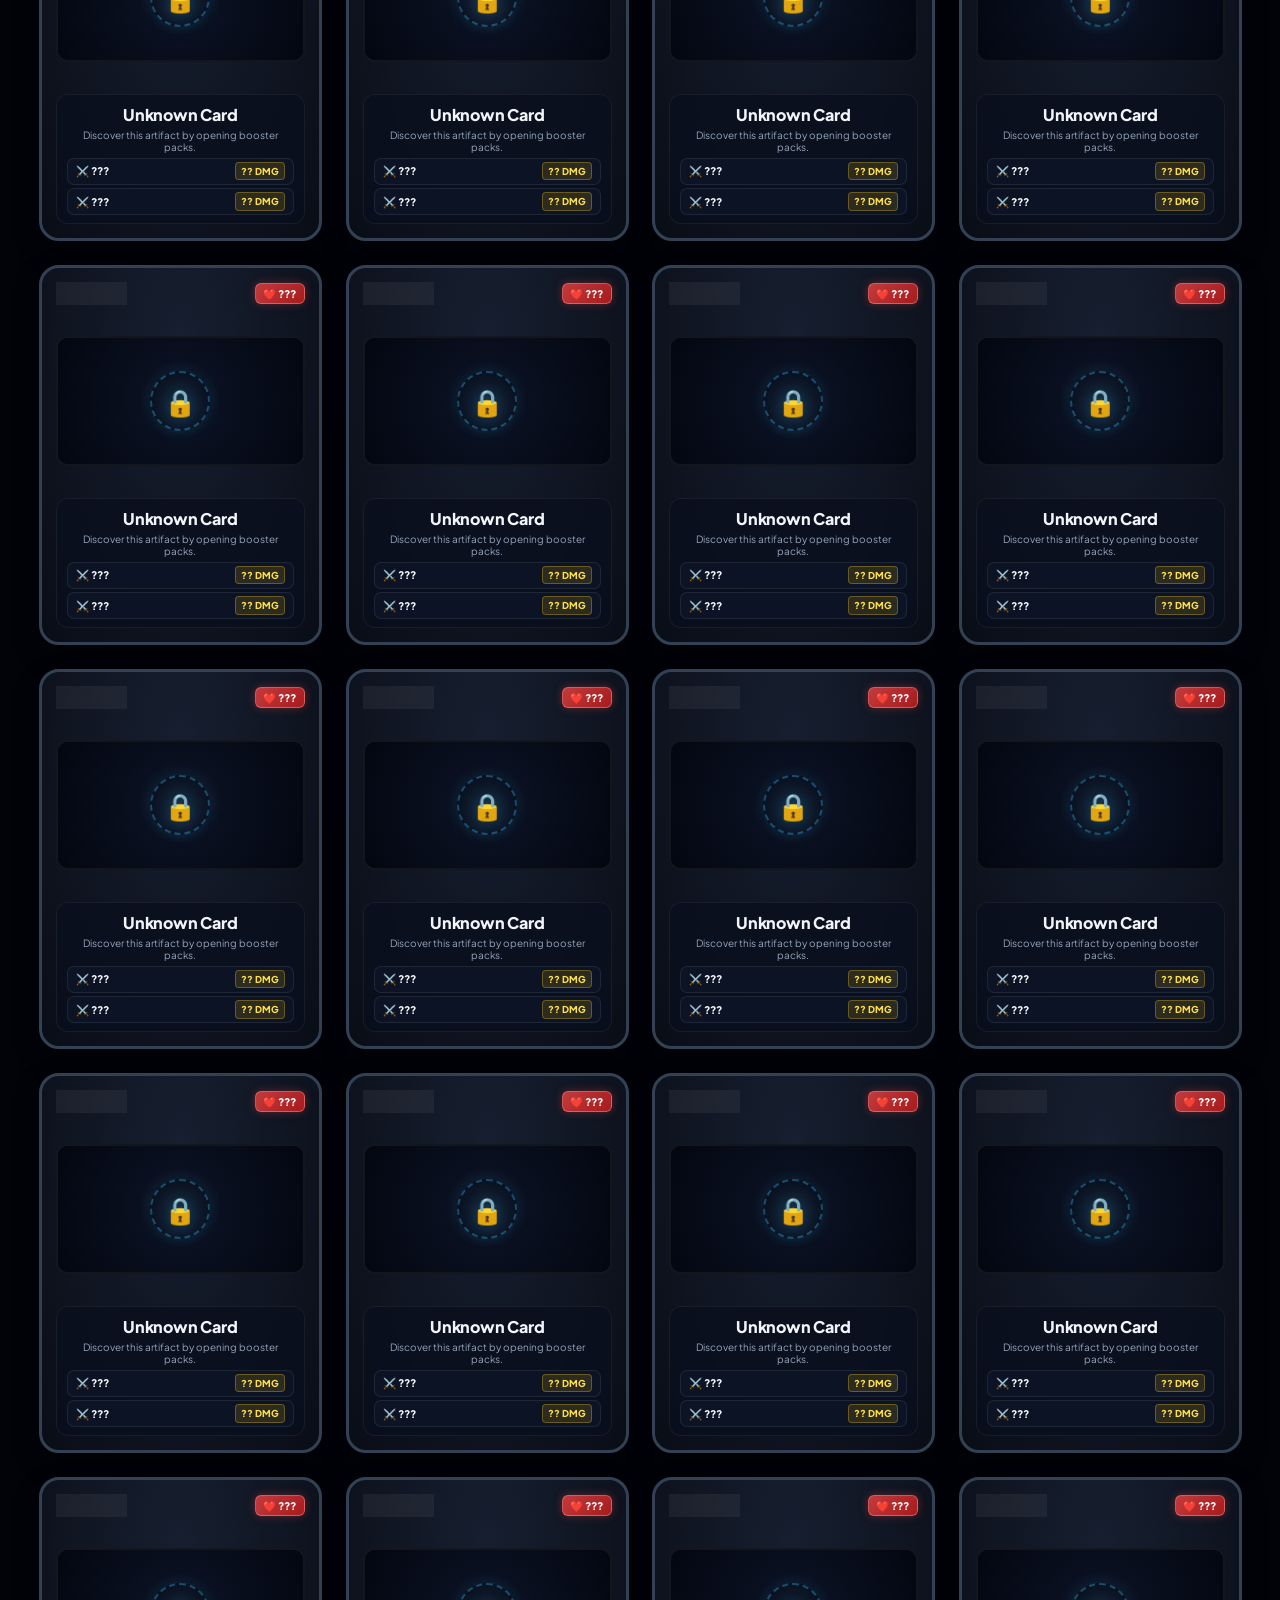
==== commit e5e8c23b: "Enhance pack opening animations with peel-back crimp and light beam, stabilize binder cards, and ena" ====
--- a/index.html
+++ b/index.html
@@ -79,13 +79,14 @@
   <div class="anim-pack-container" id="packAnimStage" style="display:flex;flex-direction:column;align-items:center;gap:18px">
     <div id="animPackModel" class="pack-model">
       <div class="pack-crimp pack-crimp-top"></div>
+      <div class="pack-tear-line" id="packTearLine"></div>
+      <div class="pack-light-beam" id="packLightBeam"></div>
       <div class="pack-wrapper-content">
         <div class="pack-wrapper-brand">✦ CARDSTACK TCG ✦</div>
         <div id="animPackIcon" class="pack-wrapper-icon">📦</div>
         <div id="animPackLabel" class="pack-wrapper-title">Common Pack</div>
         <div class="pack-wrapper-badge">OFFICIAL BOOSTER</div>
       </div>
-      <div class="pack-tear-line" id="packTearLine"></div>
       <div class="pack-crimp pack-crimp-bottom"></div>
       <div id="packEnergyShockwave" class="pack-energy-shockwave"></div>
     </div>
--- a/css/styles.css
+++ b/css/styles.css
@@ -56,13 +56,14 @@
   inset: -8px;
   background: radial-gradient(circle, rgba(56, 189, 248, 0.5) 0%, rgba(168, 85, 247, 0.25) 45%, transparent 70%);
   border-radius: 50%;
-  animation: brandGlowBreath 3.5s infinite alternate ease-in-out;
+  animation: brandGlowBreath 1.8s infinite ease-in-out;
   pointer-events: none;
   z-index: 1;
 }
 @keyframes brandGlowBreath {
-  0% { transform: scale(0.85); opacity: 0.45; }
-  100% { transform: scale(1.25); opacity: 0.9; }
+  0% { transform: scale(0.8); opacity: 0.4; }
+  50% { transform: scale(1.4); opacity: 1.0; filter: drop-shadow(0 0 16px rgba(56, 189, 248, 0.9)); }
+  100% { transform: scale(0.8); opacity: 0.4; }
 }
 .brand-badge {
   font-size: 9px;
@@ -85,11 +86,12 @@
   background-size: 200% auto;
   -webkit-background-clip:text;
   -webkit-text-fill-color:transparent;
-  animation: brandTextShimmer 6s linear infinite alternate;
+  animation: brandTextShimmer 2.8s linear infinite;
 }
 @keyframes brandTextShimmer {
-  0% { background-position: 0% 50%; }
-  100% { background-position: 100% 50%; }
+  0% { background-position: 0% 50%; filter: drop-shadow(0 0 4px rgba(56, 189, 248, 0.4)); }
+  50% { background-position: 100% 50%; filter: drop-shadow(0 0 14px rgba(192, 132, 252, 0.9)); }
+  100% { background-position: 0% 50%; filter: drop-shadow(0 0 4px rgba(56, 189, 248, 0.4)); }
 }
 
 .stats{display:flex;gap:14px;align-items:center}
@@ -163,11 +165,12 @@
   border-radius:50%;
   background:#38bdf8;
   box-shadow:0 0 8px #38bdf8;
-  animation:heroRadarPulse 1.8s infinite alternate ease-in-out;
+  animation:heroRadarPulse 0.9s infinite ease-in-out;
 }
 @keyframes heroRadarPulse{
-  0%{transform:scale(0.8);opacity:0.5}
-  100%{transform:scale(1.3);opacity:1}
+  0%{transform:scale(0.7);opacity:0.4;box-shadow:0 0 4px #38bdf8}
+  50%{transform:scale(1.5);opacity:1;box-shadow:0 0 16px #38bdf8}
+  100%{transform:scale(0.7);opacity:0.4;box-shadow:0 0 4px #38bdf8}
 }
 .hero h2{font-size:32px;font-weight:900;margin:0 0 10px;letter-spacing:-0.5px}
 .hero p{color:#94a3b8;margin:0 0 24px;max-width:680px;font-size:15px}
@@ -178,12 +181,22 @@
   gap:18px;
   margin-top:20px;
 }
+@keyframes packCardFloat {
+  0% { transform: translateY(0px); }
+  50% { transform: translateY(-8px); }
+  100% { transform: translateY(0px); }
+}
+@keyframes packHoloSweep {
+  0% { transform: translateX(-150%) rotate(25deg); }
+  100% { transform: translateX(250%) rotate(25deg); }
+}
 .pack-card{
   --glare-x: 50%;
   --glare-y: 50%;
   --glare-opacity: 0;
   background:linear-gradient(170deg, rgba(26, 36, 68, 0.7) 0%, rgba(13, 19, 39, 0.85) 100%);
-  border:1px solid rgba(120, 150, 220, 0.25);
+
+  border:1px solid rgba(120, 150, 220, 0.28);
   border-radius:22px;
   padding:22px;
   display:flex;
@@ -197,6 +210,32 @@
   transition:transform 0.15s ease-out, border-color 0.3s ease, box-shadow 0.3s ease;
   box-shadow:0 14px 32px rgba(0,0,0,0.38);
 }
+
+
+.pack-card::before{
+  content:'';
+  position:absolute;
+  top:-60%;
+  left:-60%;
+  width:220%;
+  height:220%;
+  background:linear-gradient(
+    115deg,
+    transparent 0%,
+    transparent 40%,
+    rgba(255, 255, 255, 0.08) 45%,
+    rgba(56, 189, 248, 0.25) 50%,
+    rgba(192, 132, 252, 0.25) 55%,
+    rgba(255, 255, 255, 0.12) 60%,
+    transparent 65%,
+    transparent 100%
+  );
+  animation:packHoloSweep 4s ease-in-out infinite;
+  pointer-events:none;
+  z-index:3;
+}
+.pack-card:nth-child(2n)::before{ animation-delay: -1.4s; }
+.pack-card:nth-child(3n)::before{ animation-delay: -2.7s; }
 .pack-card::after{
   content:'';
   position:absolute;
@@ -343,33 +382,26 @@
 }
 
 .grid{display:grid;grid-template-columns:repeat(auto-fill,minmax(225px,1fr));gap:24px}
-@keyframes spaceCardFloat {
-  0% { transform: translateY(0px) rotate(0deg); }
-  50% { transform: translateY(-5px) rotate(0.4deg); }
-  100% { transform: translateY(0px) rotate(0deg); }
-}
 .card{
   height:380px;
   border-radius:20px;
   position:relative;
-  transition:transform 0.3s cubic-bezier(0.2, 0.8, 0.2, 1), box-shadow 0.3s ease;
-  animation: spaceCardFloat 6.5s ease-in-out infinite;
-}
-.card:nth-child(2n){
-  animation-duration: 7.5s;
-  animation-delay: -1.8s;
-}
-.card:nth-child(3n){
-  animation-duration: 8.5s;
-  animation-delay: -3.4s;
-}
-.card:nth-child(5n){
-  animation-duration: 6.8s;
-  animation-delay: -4.8s;
+  transition:transform 0.25s cubic-bezier(0.2, 0.8, 0.2, 1), box-shadow 0.25s ease;
 }
 .card:hover{
-  animation-play-state: paused;
   transform: translateY(-6px);
+}
+.card.zero-g-drifting-card{
+  z-index: 50 !important;
+  will-change: transform;
+  pointer-events: auto;
+  cursor: grab;
+  box-shadow: 0 20px 45px rgba(0, 0, 0, 0.75), 0 0 30px rgba(56, 189, 248, 0.5) !important;
+}
+.card.zero-g-drifting-card.is-dragging{
+  cursor: grabbing !important;
+  z-index: 100 !important;
+  box-shadow: 0 25px 60px rgba(0, 0, 0, 0.95), 0 0 45px rgba(56, 189, 248, 0.85) !important;
 }
 
 .face{
@@ -564,27 +596,67 @@
 }
 #packOverlay.show{display:flex}
 
+@keyframes packHover {
+  0% { transform: translateY(0px) rotate(0deg) scale(1); filter: drop-shadow(0 15px 35px rgba(0,0,0,0.85)); }
+  50% { transform: translateY(-14px) rotate(2deg) scale(1.035); filter: drop-shadow(0 25px 60px rgba(56,189,248,0.55)); }
+  100% { transform: translateY(0px) rotate(0deg) scale(1); filter: drop-shadow(0 15px 35px rgba(0,0,0,0.85)); }
+}
+
+@keyframes packRumble {
+  0%, 100% { transform: translate(0, 0) rotate(0deg) scale(1.05); filter: brightness(1.2) drop-shadow(0 0 30px rgba(56, 189, 248, 0.6)); }
+  15% { transform: translate(-10px, -6px) rotate(-6deg) scale(1.1); filter: brightness(1.7) drop-shadow(0 0 50px #38bdf8); }
+  30% { transform: translate(10px, 6px) rotate(6deg) scale(1.15); filter: brightness(2.2) drop-shadow(0 0 65px #facc15); }
+  45% { transform: translate(-8px, 5px) rotate(-4deg) scale(1.2); filter: brightness(2.6) drop-shadow(0 0 85px #f43f5e); }
+  60% { transform: translate(8px, -5px) rotate(5deg) scale(1.24); filter: brightness(3.0) drop-shadow(0 0 100px #fff); }
+  75% { transform: translate(-10px, 4px) rotate(-5deg) scale(1.28); filter: brightness(3.5) drop-shadow(0 0 115px #38bdf8); }
+  90% { transform: translate(10px, -4px) rotate(5deg) scale(1.32); filter: brightness(4.0) drop-shadow(0 0 135px #facc15); }
+}
+
+@keyframes packBurst {
+  0% {
+    transform: scale(1.25) rotate(0deg);
+    opacity: 1;
+    filter: brightness(3.5) drop-shadow(0 0 80px #fff);
+  }
+  35% {
+    transform: scale(1.65) rotate(-8deg);
+    opacity: 1;
+    filter: brightness(5) drop-shadow(0 0 120px #facc15) drop-shadow(0 0 160px #38bdf8);
+  }
+  70% {
+    transform: scale(2.3) rotate(10deg);
+    opacity: 0.7;
+    filter: brightness(7) drop-shadow(0 0 180px #fff);
+  }
+  100% {
+    transform: scale(3.2) rotate(-14deg);
+    opacity: 0;
+    filter: brightness(9) drop-shadow(0 0 240px #fff);
+  }
+}
+
+@keyframes packEnterStage {
+  0% { transform: translateY(-80px) scale(0.65) rotate(-8deg); opacity: 0; filter: brightness(2.2); }
+  65% { transform: translateY(10px) scale(1.04) rotate(1.5deg); opacity: 1; }
+  100% { transform: translateY(0px) scale(1) rotate(0deg); opacity: 1; }
+}
+
 .pack-model{
-  width:180px;
-  height:260px;
-  border-radius:24px;
+  width:220px;
+  height:310px;
+  border-radius:20px;
   display:flex;
   flex-direction:column;
-  align-items:center;
-  justify-content:center;
-  box-shadow:0 30px 70px rgba(0,0,0,0.9), inset 0 0 20px rgba(255,255,255,0.15);
-  border:3px solid rgba(255,255,255,0.25);
+  justify-content:space-between;
+  box-shadow:0 30px 80px rgba(0,0,0,0.92), inset 0 0 30px rgba(255,255,255,0.22);
+  border:3px solid rgba(255,255,255,0.35);
   position:relative;
-  animation:packHover 2.5s ease-in-out infinite;
-}
-.pack-model.shaking{animation:packRumble 0.8s ease-in-out infinite}
-.pack-model.burst{animation:packBurst 0.6s cubic-bezier(0.1, 0.9, 0.2, 1) forwards}
-
-@keyframes packRumble{
-  0%,100%{transform:translate(0,0) rotate(0deg) scale(1.02)}
-  25%{transform:translate(-6px, -4px) rotate(-4deg) scale(1.06)}
-  75%{transform:translate(6px, 4px) rotate(4deg) scale(1.1)}
-}
+  animation:packHover 2.6s ease-in-out infinite;
+  transform-style:preserve-3d;
+}
+.pack-model.entering{animation:packEnterStage 0.65s cubic-bezier(0.18, 0.9, 0.32, 1.25) forwards}
+.pack-model.shaking{animation:packRumble 0.45s ease-in-out infinite}
+.pack-model.burst{animation:packBurst 0.65s cubic-bezier(0.1, 0.9, 0.2, 1) forwards}
 
 .reveal-cards-container{
   display:flex;
@@ -601,10 +673,14 @@
   width:210px;
   height:360px;
   opacity:0;
-  transform:translateY(50px) scale(0.85);
-  animation:cardPop 0.6s cubic-bezier(0.16, 1, 0.3, 1) forwards;
-}
-@keyframes cardPop{to{opacity:1;transform:translateY(0) scale(1)}}
+  transform:translateY(65px) scale(0.7) rotate(-5deg);
+  animation:cardPop 0.65s cubic-bezier(0.18, 0.9, 0.28, 1.25) forwards;
+}
+@keyframes cardPop{
+  0%{opacity:0;transform:translateY(70px) scale(0.65) rotate(-6deg)}
+  65%{opacity:1;transform:translateY(-12px) scale(1.06) rotate(2deg);filter:drop-shadow(0 0 25px rgba(56,189,248,0.6))}
+  100%{opacity:1;transform:translateY(0) scale(1) rotate(0deg);filter:drop-shadow(0 15px 30px rgba(0,0,0,0.55))}
+}
 
 .reveal-badge{
   text-align:center;
@@ -816,6 +892,14 @@
   0%{transform:rotate(0deg)}
   100%{transform:rotate(360deg)}
 }
+.arena-vs-energy-ring{
+  position:absolute;
+  inset:0;
+  border-radius:50%;
+  border:2px dashed #f43f5e;
+  box-shadow:0 0 24px rgba(244, 63, 94, 0.75), inset 0 0 18px rgba(56, 189, 248, 0.5);
+  animation:vsRingSpin 3.2s linear infinite;
+}
 .arena-vs-glow-text{
   font-size:24px;
   font-weight:900;
@@ -823,35 +907,37 @@
   background:linear-gradient(135deg, #f43f5e, #facc15, #38bdf8);
   -webkit-background-clip:text;
   -webkit-text-fill-color:transparent;
-  filter:drop-shadow(0 0 12px rgba(244, 63, 94, 0.8));
-  animation:vsPulse 1.8s ease-in-out infinite alternate;
+  filter:drop-shadow(0 0 14px rgba(244, 63, 94, 0.9));
+  animation:vsPulse 0.9s ease-in-out infinite alternate;
 }
 @keyframes vsPulse{
-  0%{transform:scale(0.95);filter:drop-shadow(0 0 8px rgba(244, 63, 94, 0.6))}
-  100%{transform:scale(1.1);filter:drop-shadow(0 0 18px rgba(250, 204, 21, 0.9))}
-}
-
-.lunge-right{animation:animLungeRight 0.35s ease forwards}
-.lunge-left{animation:animLungeLeft 0.35s ease forwards}
-.hit-shake{animation:animHitShake 0.4s ease forwards}
+  0%{transform:scale(0.9);filter:drop-shadow(0 0 8px rgba(244, 63, 94, 0.6))}
+  100%{transform:scale(1.22);filter:drop-shadow(0 0 25px rgba(250, 204, 21, 1))}
+}
+
+.lunge-right{animation:animLungeRight 0.3s cubic-bezier(0.18, 0.89, 0.32, 1.28) forwards}
+.lunge-left{animation:animLungeLeft 0.3s cubic-bezier(0.18, 0.89, 0.32, 1.28) forwards}
+.hit-shake{animation:animHitShake 0.42s ease forwards}
 
 @keyframes animLungeRight{
   0%{transform:translateX(0) scale(1)}
-  45%{transform:translateX(55px) scale(1.08)}
+  40%{transform:translateX(75px) scale(1.15) rotate(4.5deg)}
   100%{transform:translateX(0) scale(1)}
 }
 @keyframes animLungeLeft{
   0%{transform:translateX(0) scale(1)}
-  45%{transform:translateX(-55px) scale(1.08)}
+  40%{transform:translateX(-75px) scale(1.15) rotate(-4.5deg)}
   100%{transform:translateX(0) scale(1)}
 }
 @keyframes animHitShake{
-  0%{transform:translate(0,0);filter:brightness(1)}
-  20%{transform:translate(-10px, -6px);filter:brightness(2.2) drop-shadow(0 0 15px #ef4444)}
-  40%{transform:translate(10px, 6px);filter:brightness(2.5) drop-shadow(0 0 20px #ef4444)}
-  60%{transform:translate(-6px, 4px);filter:brightness(1.8)}
-  80%{transform:translate(6px, -4px);filter:brightness(1.3)}
-  100%{transform:translate(0,0);filter:brightness(1)}
+  0%{transform:translate(0,0) rotate(0);filter:brightness(1)}
+  15%{transform:translate(-18px, -10px) rotate(-4deg);filter:brightness(2.8) drop-shadow(0 0 30px #ef4444)}
+  30%{transform:translate(18px, 10px) rotate(4deg);filter:brightness(3.2) drop-shadow(0 0 40px #ef4444)}
+  45%{transform:translate(-14px, 8px) rotate(-3deg);filter:brightness(2.2)}
+  60%{transform:translate(14px, -8px) rotate(3deg);filter:brightness(1.8)}
+  75%{transform:translate(-8px, 4px) rotate(-1deg);filter:brightness(1.3)}
+  90%{transform:translate(8px, -4px) rotate(1deg)}
+  100%{transform:translate(0,0) rotate(0);filter:brightness(1)}
 }
 
 .health-bar-container{
@@ -1280,24 +1366,11 @@
   100% { transform: translate3d(-12px, 20px, 0) rotate(3deg); }
 }
 
-body.zero-gravity-active .card,
 body.zero-gravity-active .pack-card,
 body.zero-gravity-active .adminCard,
 body.zero-gravity-active header,
 body.zero-gravity-active .battleBox {
   animation: zeroGravityFloatA 7s ease-in-out infinite alternate !important;
-}
-body.zero-gravity-active #grid .card:nth-child(2n) {
-  animation: zeroGravityFloatB 8.2s ease-in-out infinite alternate !important;
-  animation-delay: -2s !important;
-}
-body.zero-gravity-active #grid .card:nth-child(3n) {
-  animation: zeroGravityFloatC 6.6s ease-in-out infinite alternate !important;
-  animation-delay: -4s !important;
-}
-body.zero-gravity-active #grid .card:nth-child(5n) {
-  animation: zeroGravityFloatD 9s ease-in-out infinite alternate !important;
-  animation-delay: -1.5s !important;
 }
 
 /* 80s Retro CRT Effect - Mac WebKit Safe, Zero Blackout */
@@ -1774,19 +1847,41 @@
 .mastery-chip.chip-divine { border-left: 3px solid #facc15; }
 .mastery-chip.chip-transcendent { border-left: 3px solid #f43f5e; }
 
-/* Physical 3D Booster Pack Wrapper */
-.pack-model {
-  width: 220px;
-  height: 310px;
-  border-radius: 18px;
+/* Physical 3D Booster Pack Wrapper Elements */
+.pack-crimp-top {
   position: relative;
-  overflow: hidden;
-  box-shadow: 0 25px 60px rgba(0, 0, 0, 0.85), inset 0 0 25px rgba(255, 255, 255, 0.2);
-  display: flex;
-  flex-direction: column;
-  justify-content: space-between;
-  transition: transform 0.3s ease;
-  border: 2px solid rgba(255, 255, 255, 0.3);
+  z-index: 6;
+  transform-origin: top center;
+  transition: transform 0.6s cubic-bezier(0.2, 0.9, 0.3, 1.2);
+}
+.pack-model.unsealing .pack-crimp-top,
+.pack-model.shaking .pack-crimp-top {
+  transform: perspective(500px) rotateX(-55deg) translateY(-4px);
+  filter: drop-shadow(0 6px 15px rgba(56, 189, 248, 0.8));
+}
+.pack-light-beam {
+  position: absolute;
+  top: 18px;
+  left: 50%;
+  transform: translateX(-50%) scaleY(0);
+  width: 140px;
+  height: 520px;
+  background: linear-gradient(180deg, rgba(255,255,255,0) 0%, rgba(56,189,248,0.3) 45%, rgba(250,204,21,0.7) 85%, #ffffff 100%);
+  filter: blur(8px);
+  opacity: 0;
+  pointer-events: none;
+  z-index: 5;
+  transform-origin: bottom center;
+}
+.pack-model.unsealing .pack-light-beam,
+.pack-model.shaking .pack-light-beam {
+  opacity: 1;
+  animation: beamShoot 0.9s ease-out forwards;
+}
+@keyframes beamShoot {
+  0% { transform: translateX(-50%) translateY(0) scaleY(0) scaleX(0.2); opacity: 0; }
+  35% { transform: translateX(-50%) translateY(-100%) scaleY(1) scaleX(1); opacity: 0.95; }
+  100% { transform: translateX(-50%) translateY(-100%) scaleY(1.4) scaleX(2.0); opacity: 0; }
 }
 .pack-crimp {
   height: 18px;
@@ -1843,18 +1938,20 @@
 }
 .pack-tear-line {
   position: absolute;
-  top: 50%;
+  top: 18px;
   left: 0;
   right: 0;
-  height: 3px;
-  background: linear-gradient(90deg, transparent, #38bdf8, #fff, #38bdf8, transparent);
+  height: 4px;
+  background: linear-gradient(90deg, transparent, #38bdf8, #ffffff, #facc15, #38bdf8, transparent);
   opacity: 0;
-  z-index: 5;
-  box-shadow: 0 0 12px #38bdf8;
-}
-.pack-model.unsealing .pack-tear-line {
+  z-index: 10;
+  box-shadow: 0 0 18px #38bdf8, 0 0 32px #facc15;
+  pointer-events: none;
+}
+.pack-model.unsealing .pack-tear-line,
+.pack-model.shaking .pack-tear-line {
   opacity: 1;
-  animation: packLaserTear 0.6s ease-in-out forwards;
+  animation: packLaserTear 0.75s ease-in-out forwards;
 }
 @keyframes packLaserTear {
   0% { transform: scaleX(0); opacity: 0; }
@@ -2929,9 +3026,9 @@
   animation: shockwaveExpand 0.75s cubic-bezier(0.1, 0.9, 0.2, 1) forwards;
 }
 @keyframes shockwaveExpand {
-  0% { transform: translate(-50%, -50%) scale(0.2); opacity: 1; border-color: #38bdf8; }
-  50% { opacity: 0.9; border-color: #facc15; }
-  100% { transform: translate(-50%, -50%) scale(3.2); opacity: 0; border-width: 1px; }
+  0% { transform: translate(-50%, -50%) scale(0.1); opacity: 1; border-color: #fff; box-shadow: 0 0 60px #fff, 0 0 100px #38bdf8; }
+  45% { opacity: 1; border-color: #facc15; box-shadow: 0 0 90px #facc15, 0 0 150px #f43f5e; }
+  100% { transform: translate(-50%, -50%) scale(5.8); opacity: 0; border-width: 1px; box-shadow: 0 0 180px rgba(56,189,248,0); }
 }
 
 /* Sleek Summoner Rank Badge Shimmer */
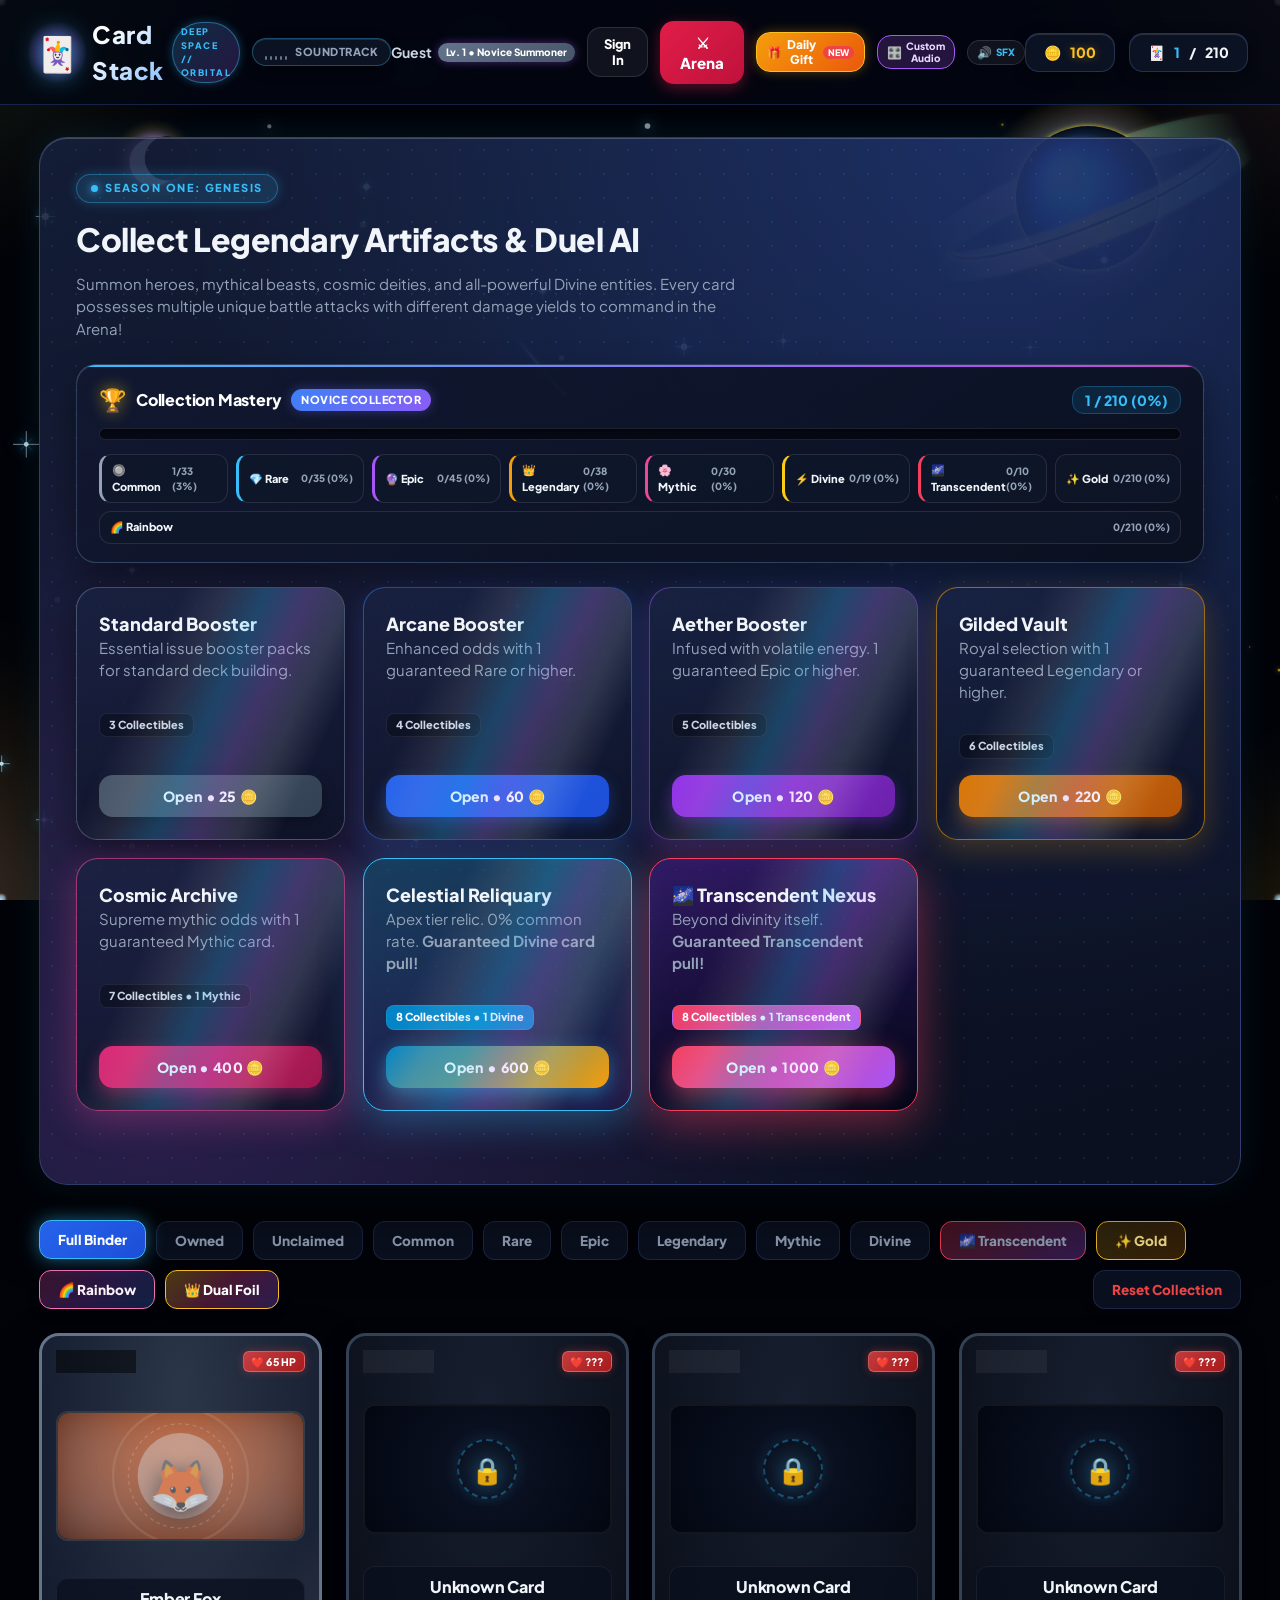
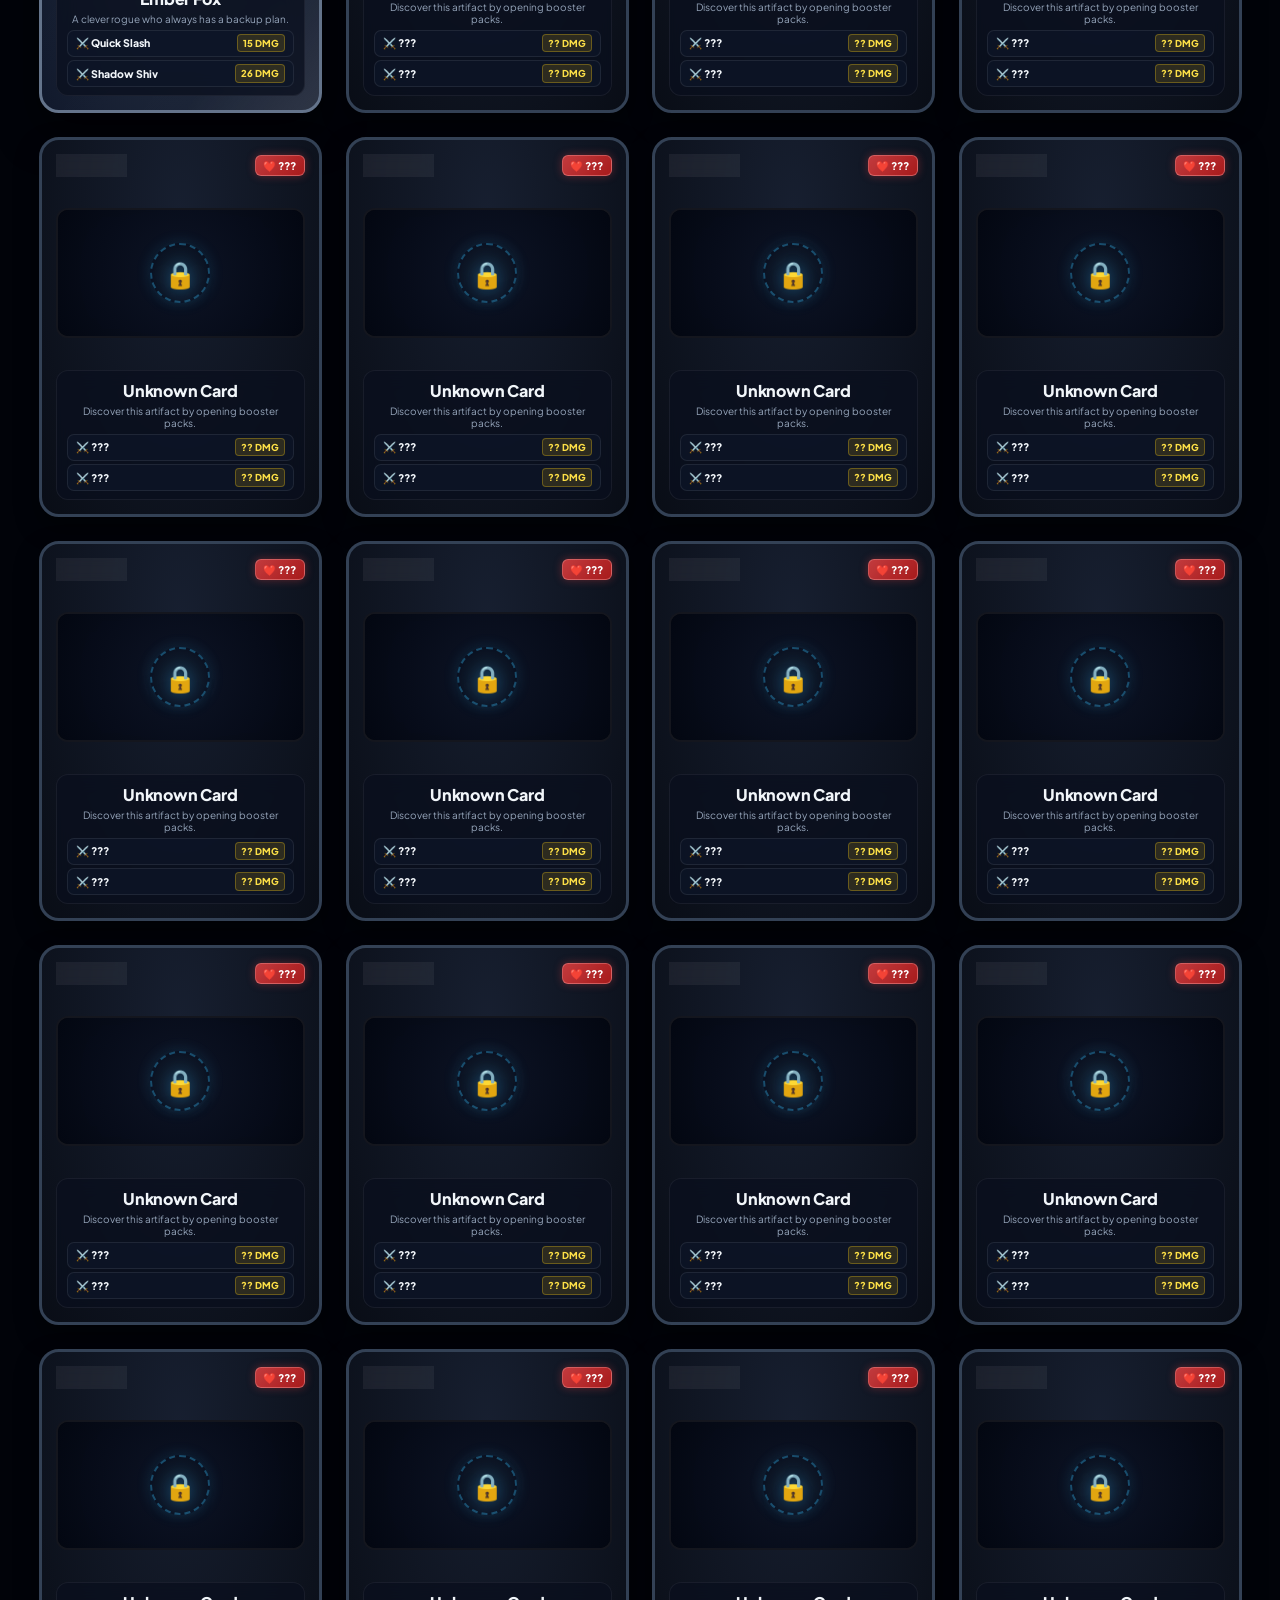
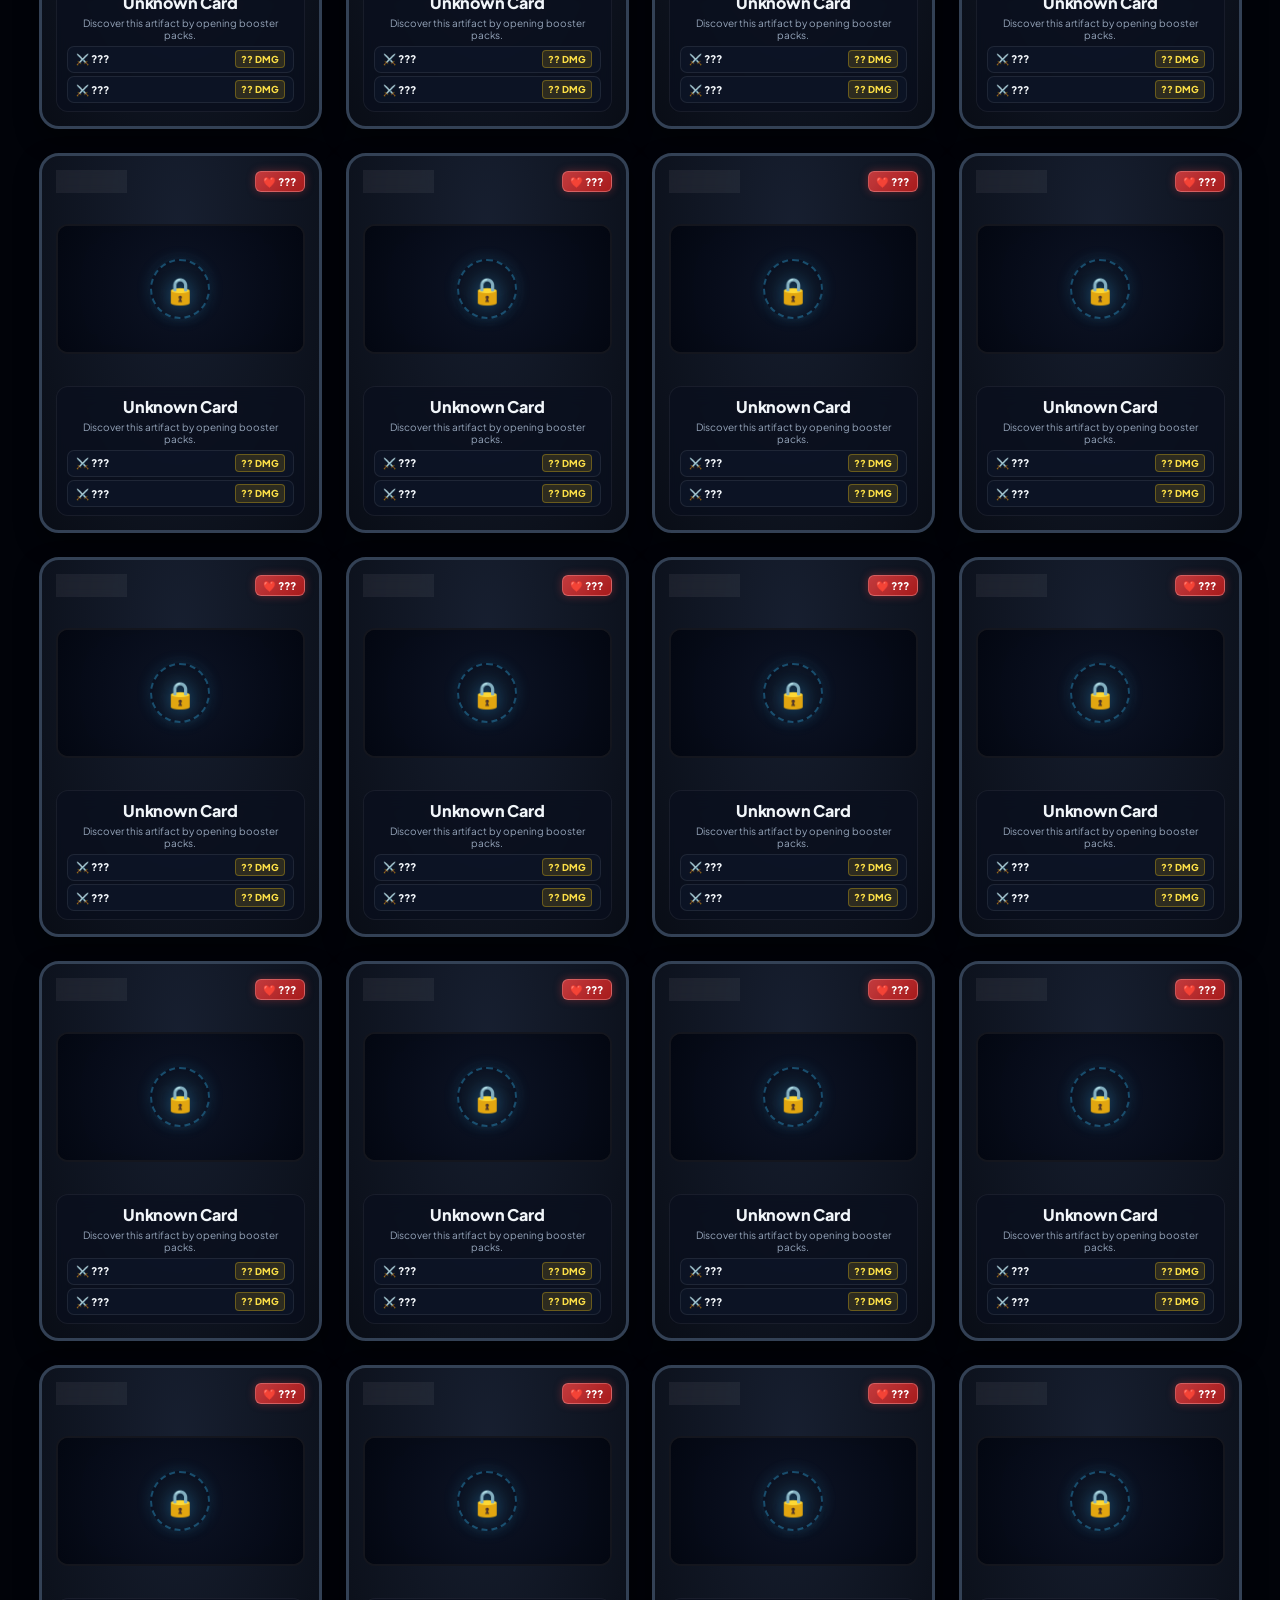
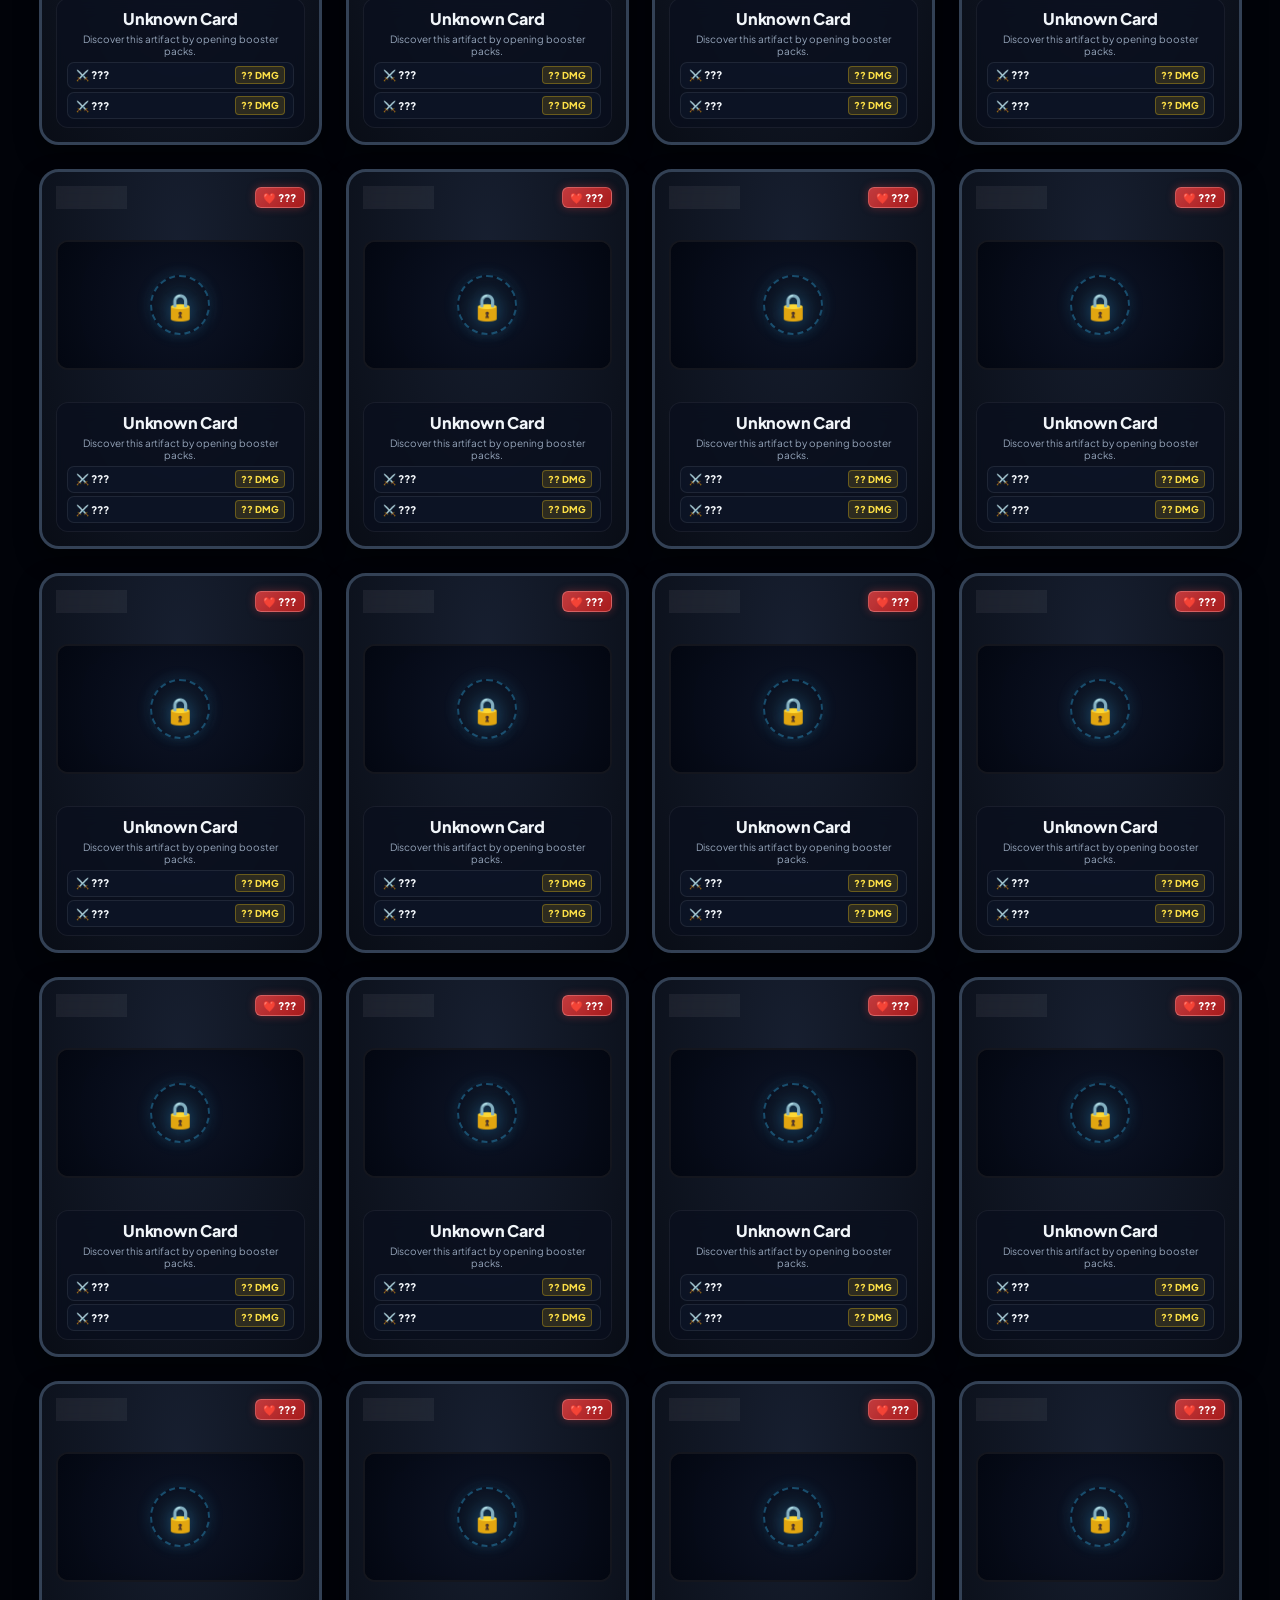
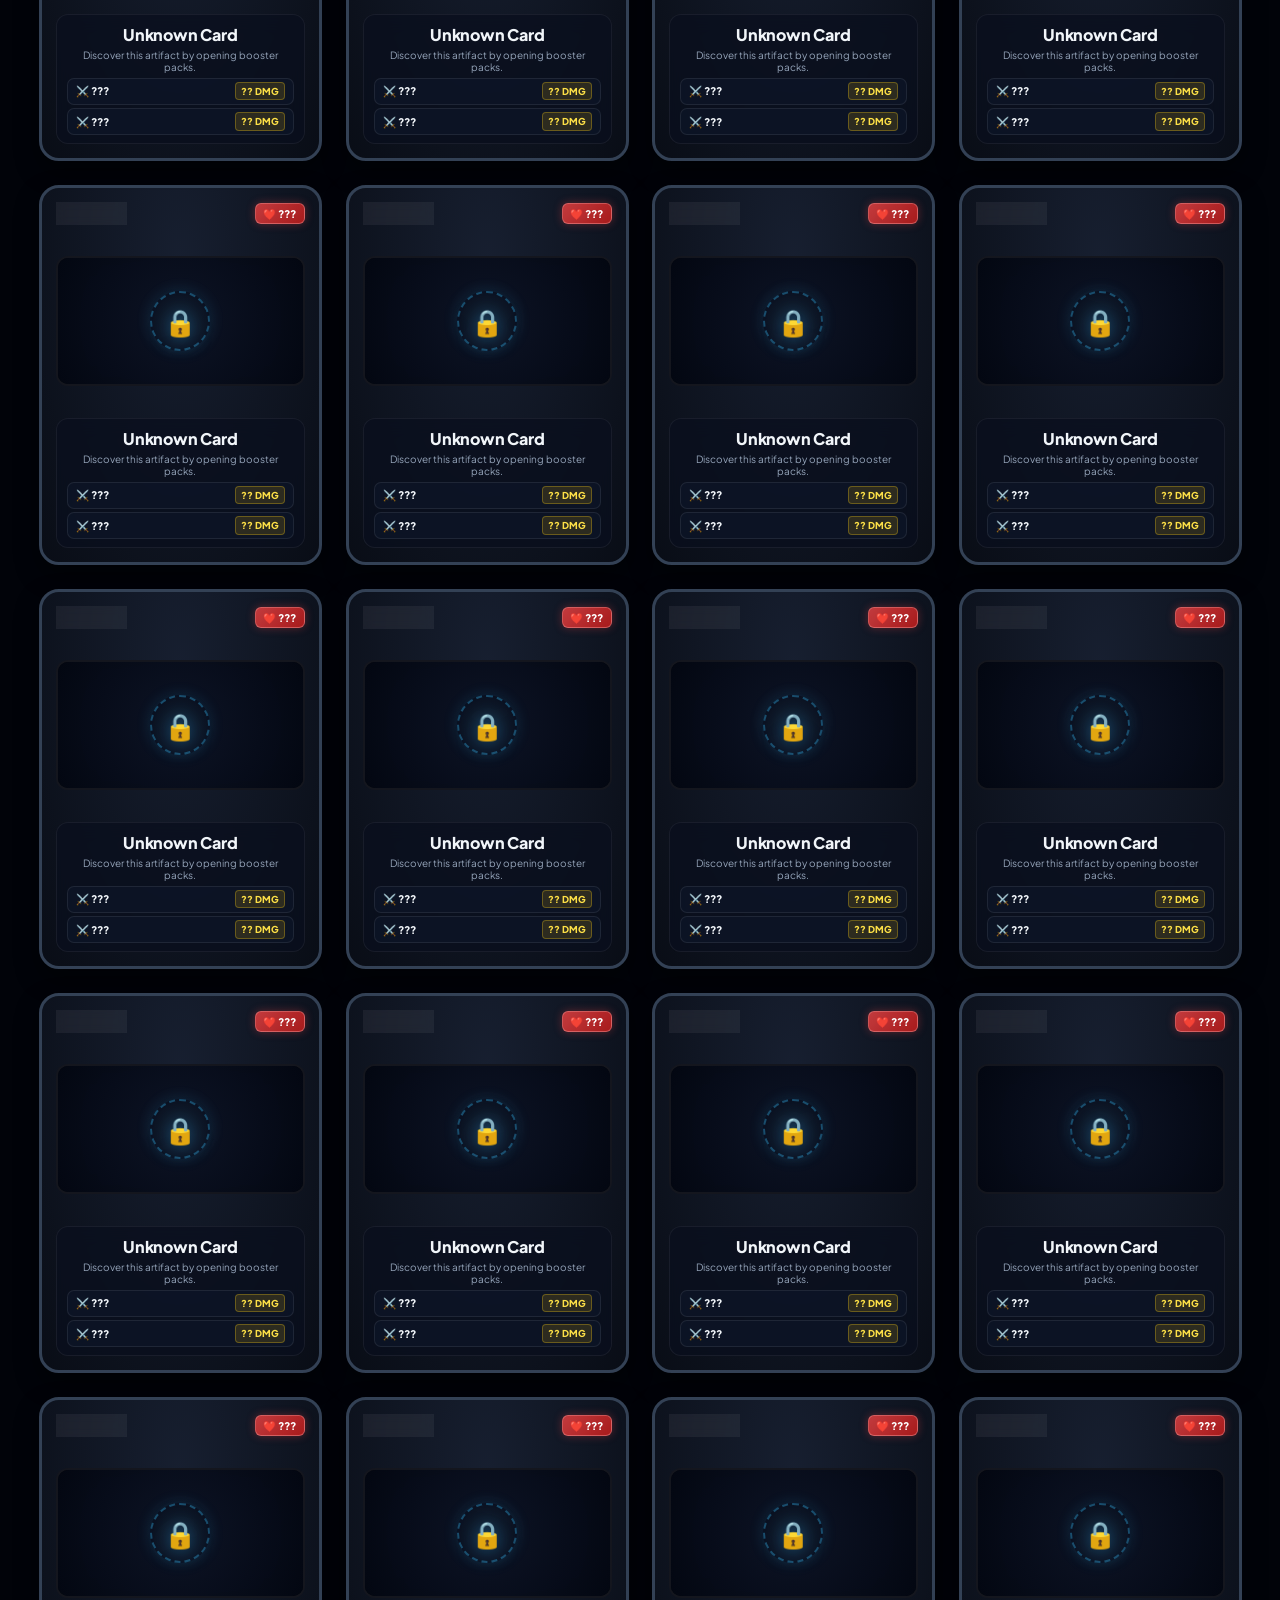
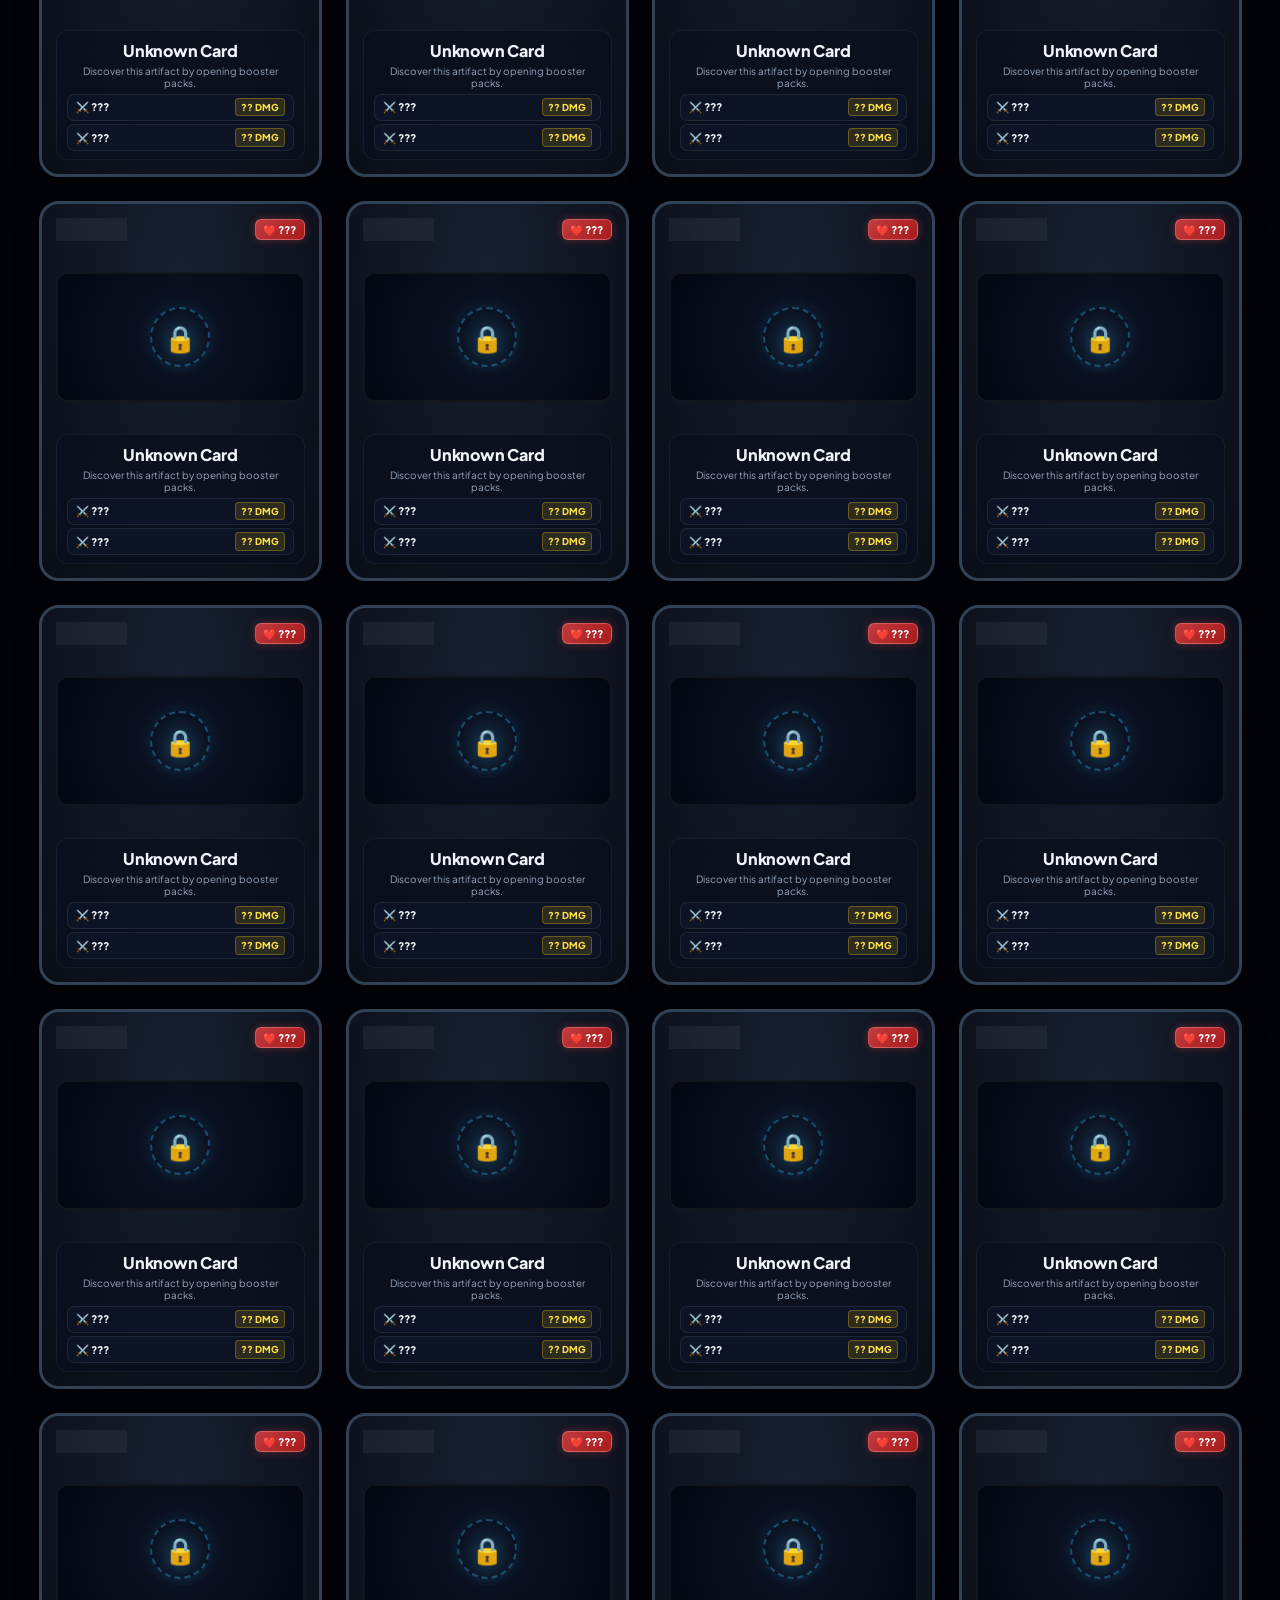
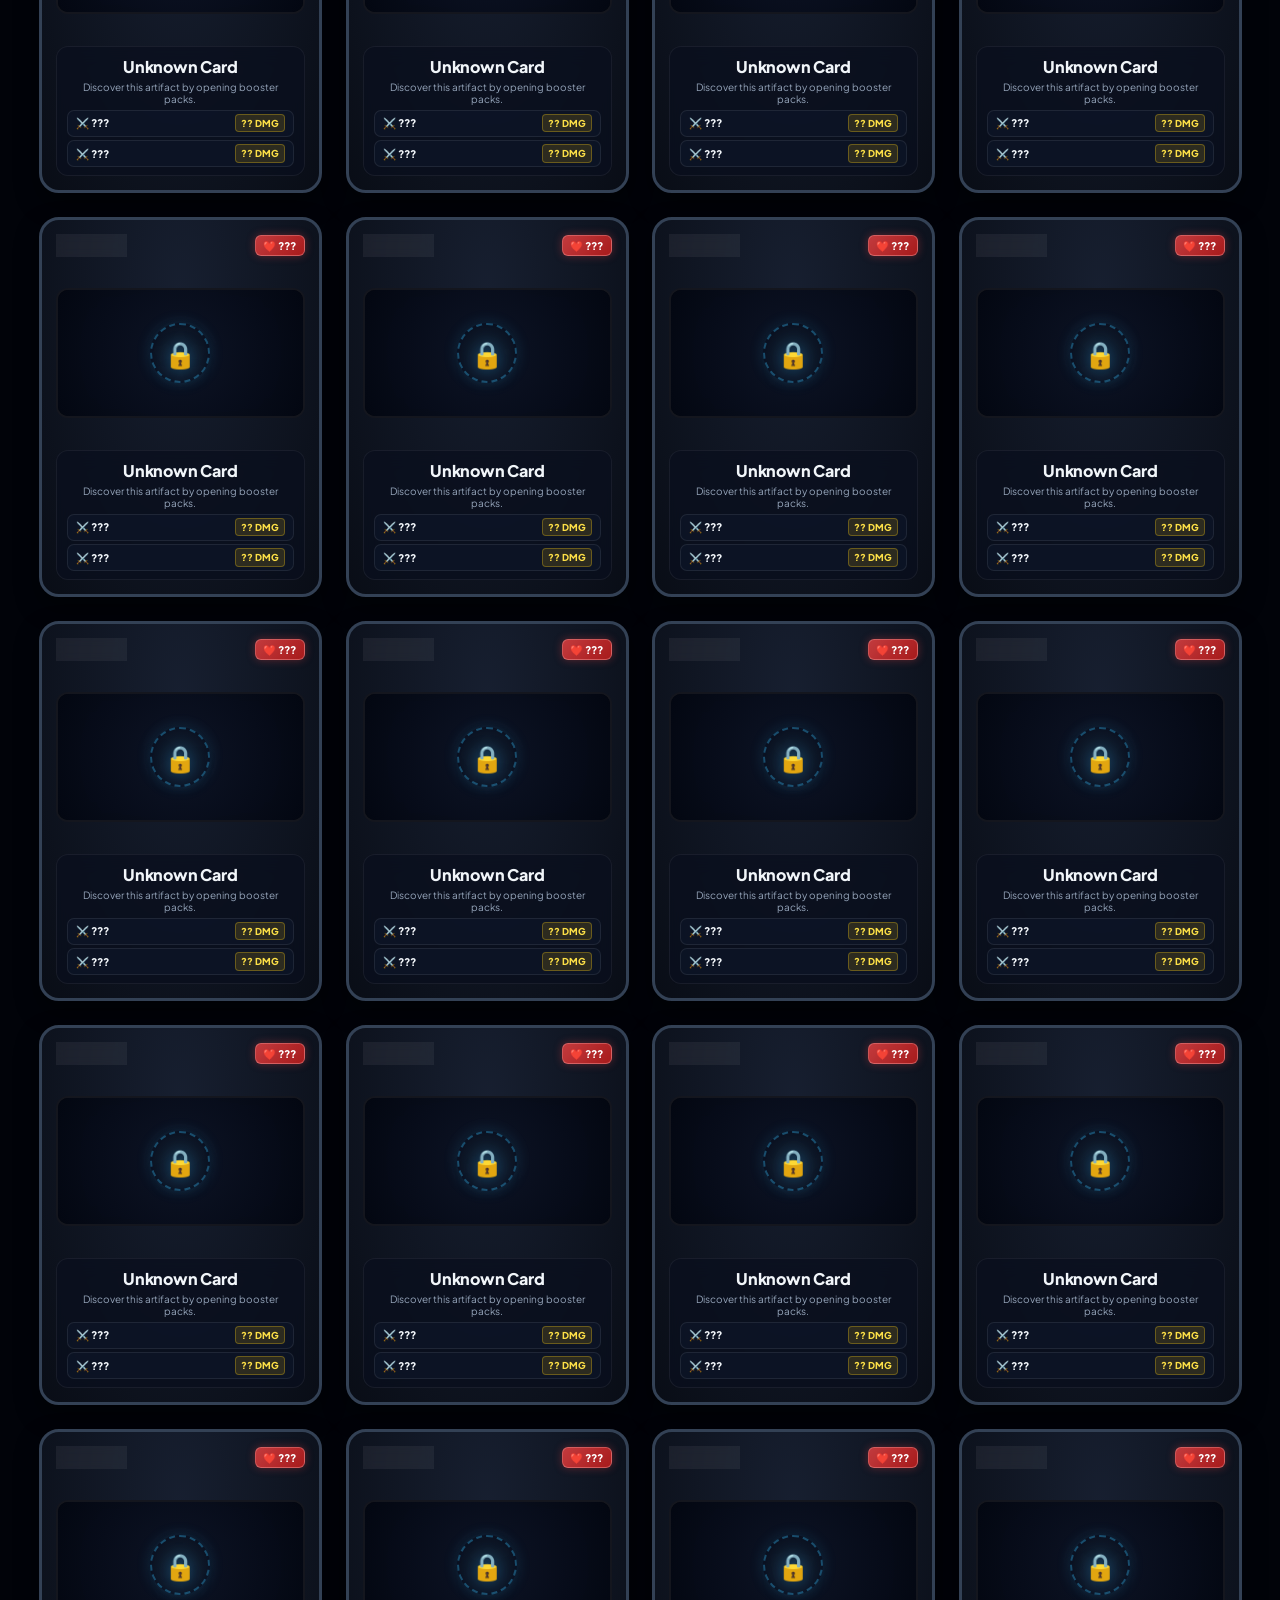
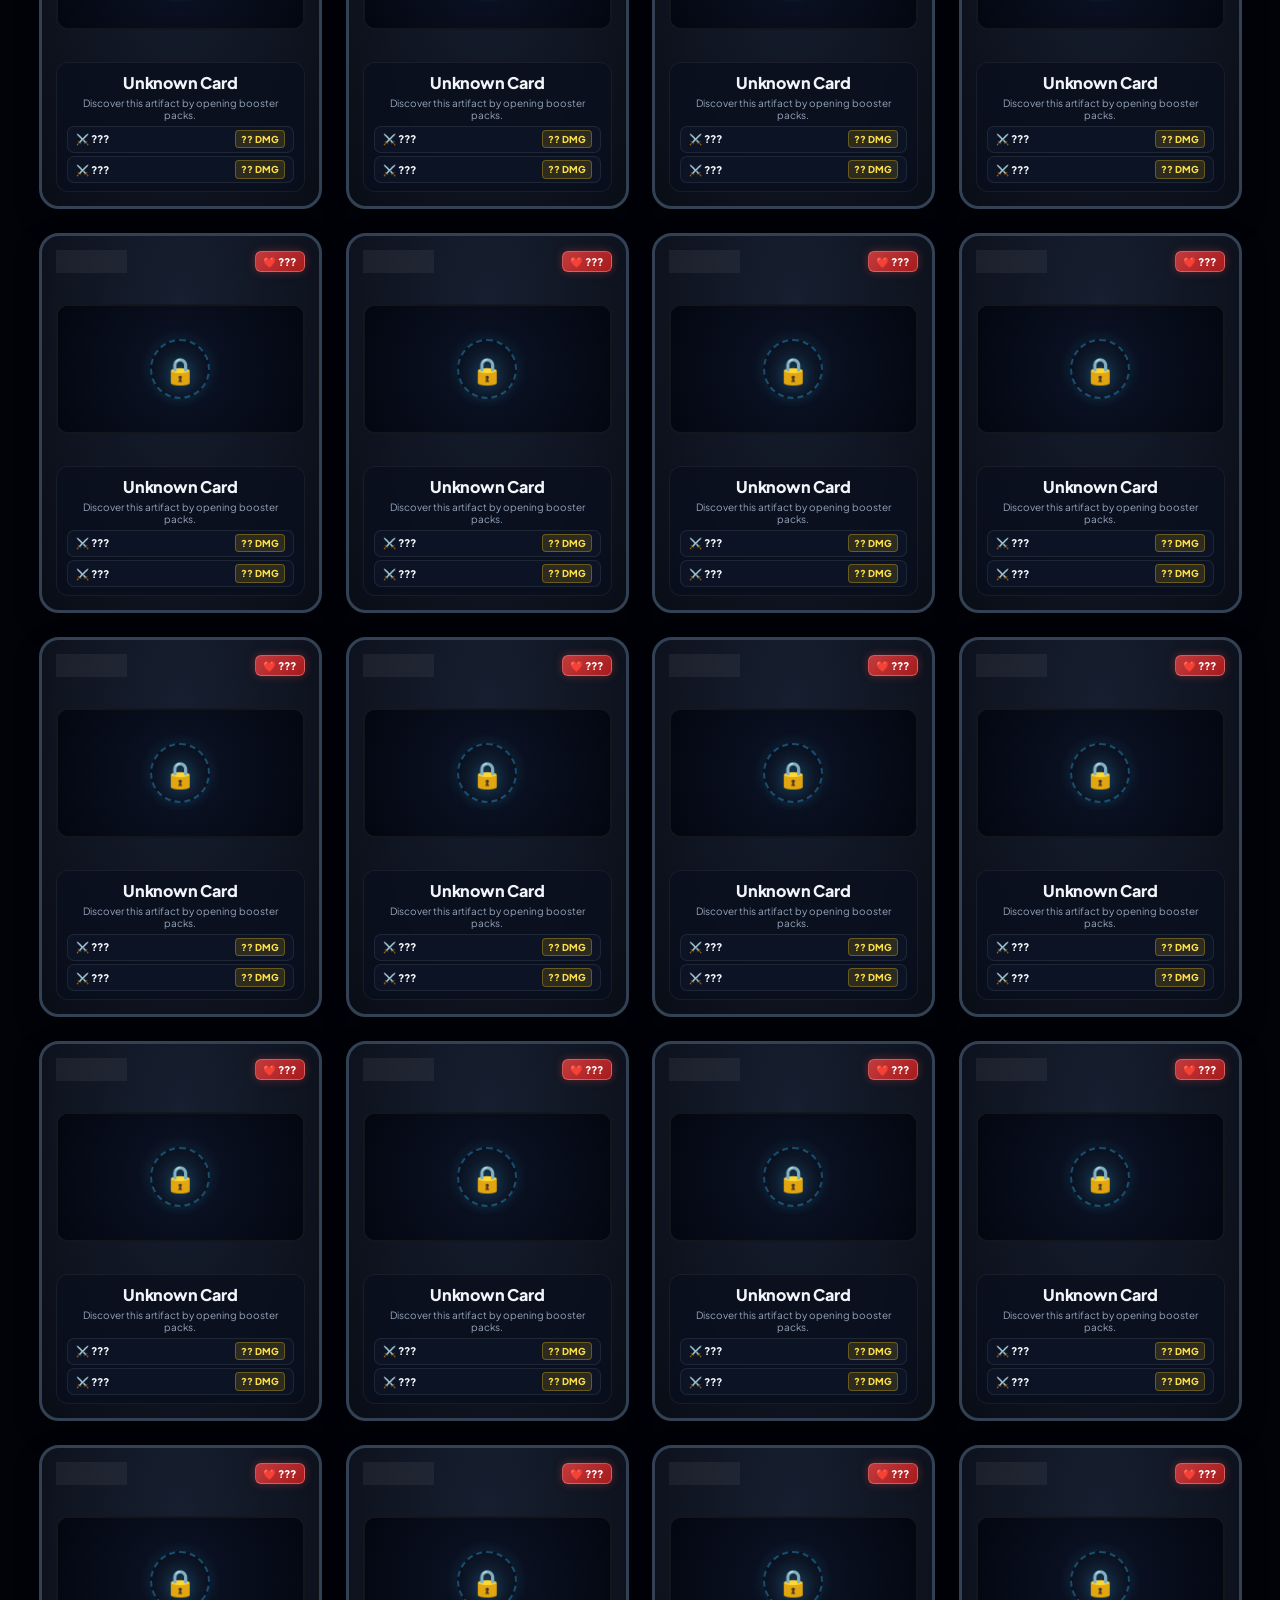
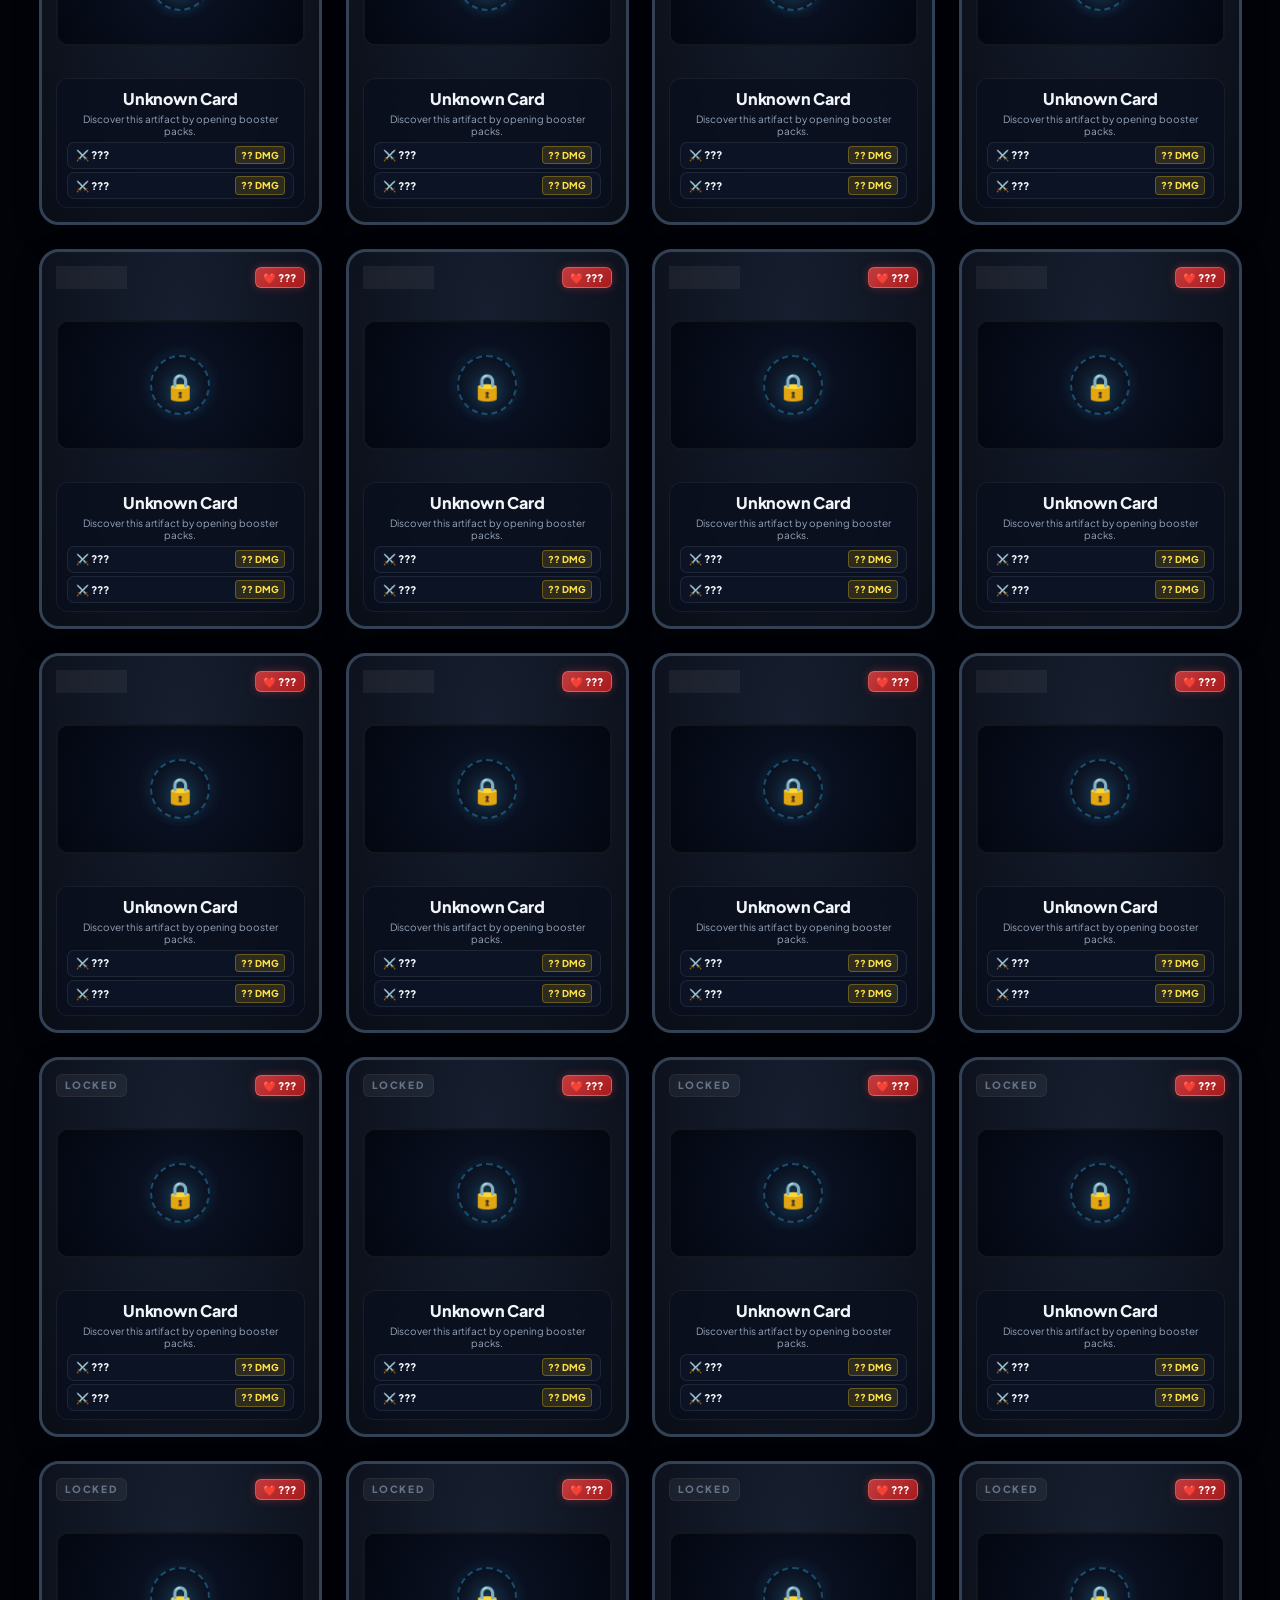
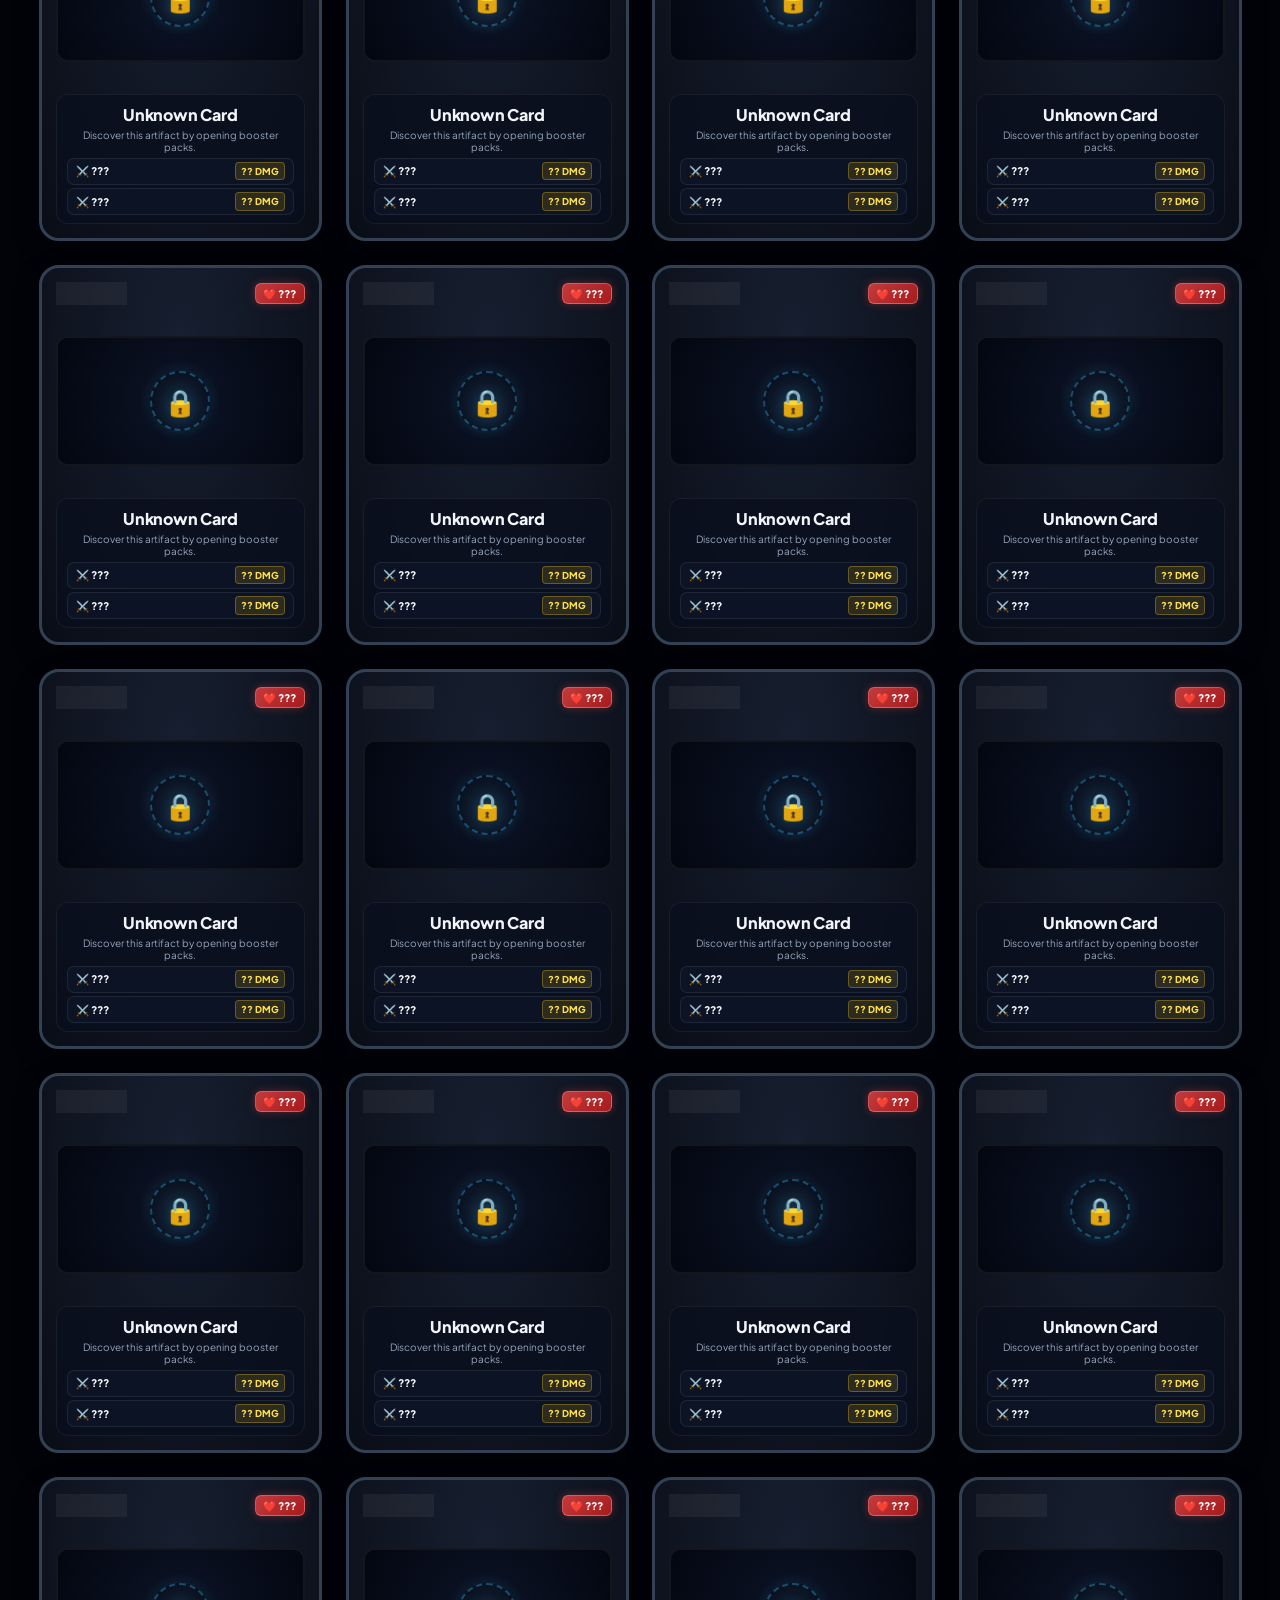
==== commit 2396164b: "Fix Matrix Bullet-Time, Cosmic Singularity black hole, and dual-foil gifting" ====
--- a/index.html
+++ b/index.html
@@ -2178,6 +2178,7 @@
     <button data-filter="rarity-transcendent" style="background:linear-gradient(135deg,rgba(244,63,94,0.3),rgba(168,85,247,0.3));border-color:#f43f5e">🌌 Transcendent</button>
     <button data-filter="foil-gold" style="background:linear-gradient(135deg,rgba(251,191,36,0.2),rgba(217,119,6,0.25));border-color:#fbbf24;color:#fde68a">✨ Gold</button>
     <button data-filter="foil-rainbow" style="background:linear-gradient(135deg,rgba(236,72,153,0.25),rgba(168,85,247,0.25),rgba(59,130,246,0.25));border-color:#f472b6;color:#fdf2f8">🌈 Rainbow</button>
+    <button data-filter="foil-both" style="background:linear-gradient(135deg,rgba(251,191,36,0.3),rgba(236,72,153,0.3),rgba(139,92,246,0.3));border-color:#fbbf24;color:#fff">👑 Dual Foil</button>
     <button id="resetBtn" style="margin-left:auto;color:#ef4444">Reset Collection</button>
   </div>
 
--- a/css/styles.css
+++ b/css/styles.css
@@ -2319,47 +2319,88 @@
   box-shadow: 0 8px 20px rgba(0,0,0,0.5), 0 0 25px rgba(245, 158, 11, 0.8), inset 0 0 12px rgba(253, 224, 71, 0.4) !important;
 }
 
+.chaos-zero-g-card.dual-foil-card {
+  border-color: #fbbf24 !important;
+  animation: rainbowBorderCycle 3.5s linear infinite;
+  box-shadow: 0 8px 25px rgba(0,0,0,0.6), 0 0 35px rgba(251, 191, 36, 0.9), 0 0 50px rgba(236, 72, 153, 0.6) !important;
+}
+
 /* Cosmic Singularity (Black Hole) */
 #chaosSingularityVortex {
   position: fixed;
   top: 50%;
   left: 50%;
   transform: translate(-50%, -50%);
-  width: 220px;
-  height: 220px;
+  width: 260px;
+  height: 260px;
   border-radius: 50%;
-  background: radial-gradient(circle, #000 45%, #3b0764 70%, transparent 85%);
-  box-shadow: 0 0 60px 20px #8b5cf6, inset 0 0 40px #000;
+  background: radial-gradient(circle, #000 45%, #2e0854 65%, rgba(139, 92, 246, 0.4) 80%, transparent 92%);
+  box-shadow: 0 0 90px 30px rgba(168, 85, 247, 0.8), 0 0 140px 60px rgba(59, 130, 246, 0.4), inset 0 0 60px #000;
   z-index: 99980;
   pointer-events: none;
-  animation: singularitySpin 4s linear infinite;
+  animation: singularitySpin 3.5s linear infinite;
 }
 #chaosSingularityVortex::after {
   content: '';
   position: absolute;
-  top: -15%;
-  left: -15%;
-  width: 130%;
-  height: 130%;
+  top: -20%;
+  left: -20%;
+  width: 140%;
+  height: 140%;
   border-radius: 50%;
-  border: 4px dashed rgba(236, 72, 153, 0.75);
-  animation: singularityAccretion 2.5s linear infinite reverse;
+  border: 5px dashed rgba(236, 72, 153, 0.85);
+  box-shadow: 0 0 30px rgba(236, 72, 153, 0.6);
+  animation: singularityAccretion 2s linear infinite reverse;
 }
 @keyframes singularitySpin {
   0% { transform: translate(-50%, -50%) rotate(0deg) scale(1); }
-  50% { transform: translate(-50%, -50%) rotate(180deg) scale(1.08); }
+  50% { transform: translate(-50%, -50%) rotate(180deg) scale(1.1); }
   100% { transform: translate(-50%, -50%) rotate(360deg) scale(1); }
 }
 @keyframes singularityAccretion {
-  0% { transform: rotate(0deg); opacity: 0.8; }
-  50% { transform: rotate(180deg); opacity: 0.4; }
-  100% { transform: rotate(360deg); opacity: 0.8; }
-}
-
-/* Bullet-Time Matrix Slomo Overlay */
+  0% { transform: rotate(0deg); opacity: 0.9; }
+  50% { transform: rotate(180deg); opacity: 0.5; }
+  100% { transform: rotate(360deg); opacity: 0.9; }
+}
+
+/* Bullet-Time Matrix Slomo Overlay & Slowdown */
 .matrix-slomo-active {
-  filter: contrast(1.15) brightness(0.9) hue-rotate(90deg) !important;
   transition: filter 0.5s ease-out;
+}
+body.matrix-slomo-active #grid .card,
+body.matrix-slomo-active .pack-card,
+body.matrix-slomo-active .chaos-zero-g-card,
+body.matrix-slomo-active .chaos-rain-card {
+  animation-duration: 4.5s !important;
+  transition-duration: 1.2s !important;
+}
+#matrixSlomoHud {
+  position: fixed;
+  top: 18px;
+  left: 50%;
+  transform: translateX(-50%);
+  z-index: 999999;
+  pointer-events: none;
+  animation: slomoHudDrop 0.4s cubic-bezier(0.2, 0.8, 0.2, 1);
+}
+.matrix-slomo-badge {
+  background: rgba(6, 78, 59, 0.9);
+  border: 1.5px solid #10b981;
+  color: #a7f3d0;
+  padding: 8px 20px;
+  border-radius: 999px;
+  font-size: 12px;
+  font-weight: 900;
+  letter-spacing: 1px;
+  display: flex;
+  align-items: center;
+  gap: 8px;
+  box-shadow: 0 0 30px rgba(16, 185, 129, 0.6);
+  backdrop-filter: blur(8px);
+}
+@keyframes slomoHudDrop {
+  0% { transform: translate(-50%, -30px); opacity: 0; }
+  100% { transform: translate(-50%, 0); opacity: 1; }
 }
 
 /* ========================================================
@@ -2706,6 +2747,46 @@
   align-items: center;
   gap: 3px;
   text-shadow: 0 1px 2px rgba(0, 0, 0, 0.6);
+}
+
+/* Dual Foil: Rainbow & Gold */
+.dual-foil-card {
+  border: 2px solid transparent !important;
+  background-image: linear-gradient(rgba(15, 23, 42, 0.96), rgba(15, 23, 42, 0.96)), linear-gradient(135deg, #fbbf24, #f59e0b, #ec4899, #8b5cf6, #3b82f6, #10b981, #fbbf24) !important;
+  background-origin: border-box !important;
+  background-clip: padding-box, border-box !important;
+  box-shadow: 0 0 35px rgba(251, 191, 36, 0.8), 0 0 60px rgba(236, 72, 153, 0.5), inset 0 0 25px rgba(245, 158, 11, 0.4) !important;
+  position: relative;
+  animation: goldFoilGleam 3.5s infinite ease-in-out;
+}
+.dual-foil-card::before {
+  content: '';
+  position: absolute;
+  inset: 0;
+  background: linear-gradient(115deg, transparent 15%, rgba(251, 191, 36, 0.4) 30%, rgba(244, 63, 94, 0.35) 45%, rgba(168, 85, 247, 0.35) 60%, rgba(59, 130, 246, 0.35) 75%, transparent 95%);
+  background-size: 250% 250%;
+  animation: rainbowFoilGlare 5s infinite linear;
+  pointer-events: none;
+  border-radius: inherit;
+  mix-blend-mode: color-dodge;
+  z-index: 5;
+}
+.dual-foil-tag {
+  background: linear-gradient(135deg, #fbbf24, #ec4899, #8b5cf6, #3b82f6);
+  background-size: 200% 200%;
+  animation: rainbowFoilGlare 3s infinite linear;
+  color: #fff;
+  font-weight: 900;
+  font-size: 8.5px;
+  padding: 2px 7px;
+  border-radius: 4px;
+  letter-spacing: 0.5px;
+  box-shadow: 0 0 12px rgba(251, 191, 36, 0.7);
+  margin-left: 5px;
+  display: inline-flex;
+  align-items: center;
+  gap: 3px;
+  text-shadow: 0 1px 2px rgba(0, 0, 0, 0.7);
 }
 
 /* ========================================================
